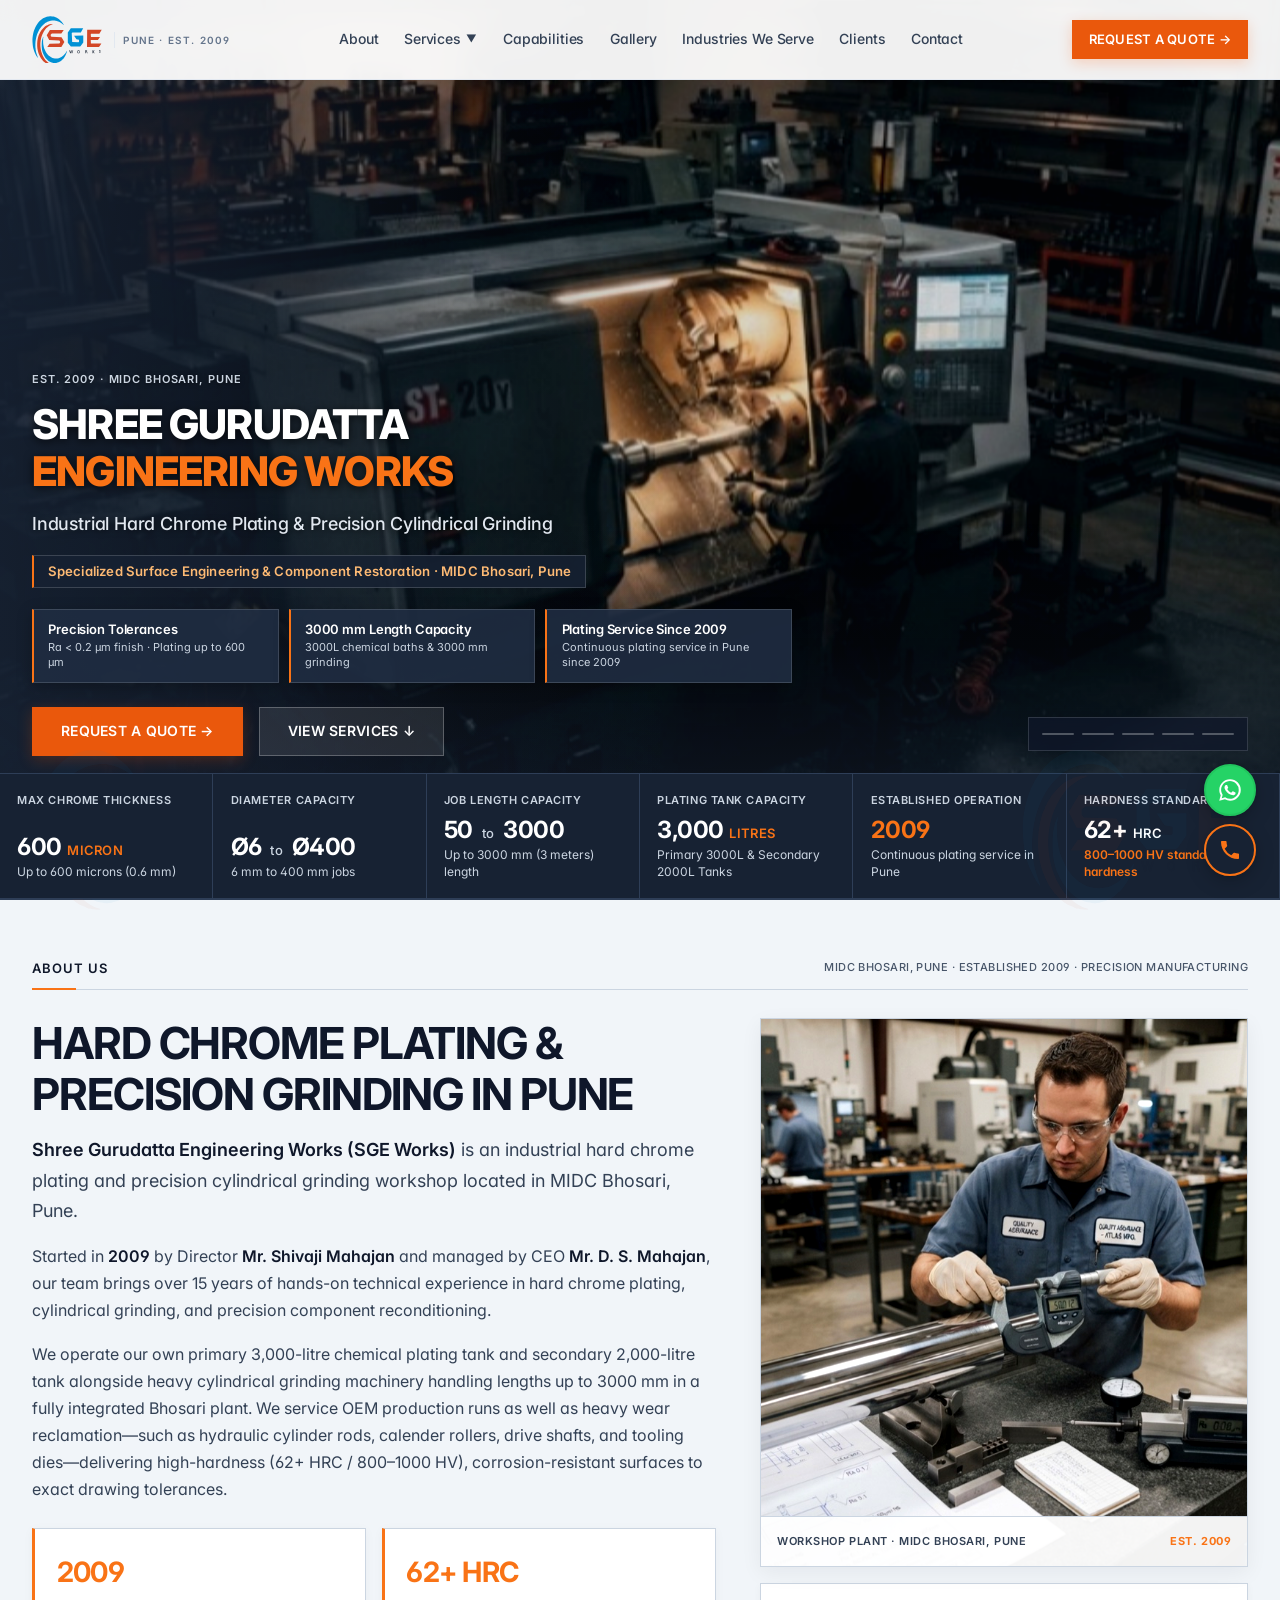
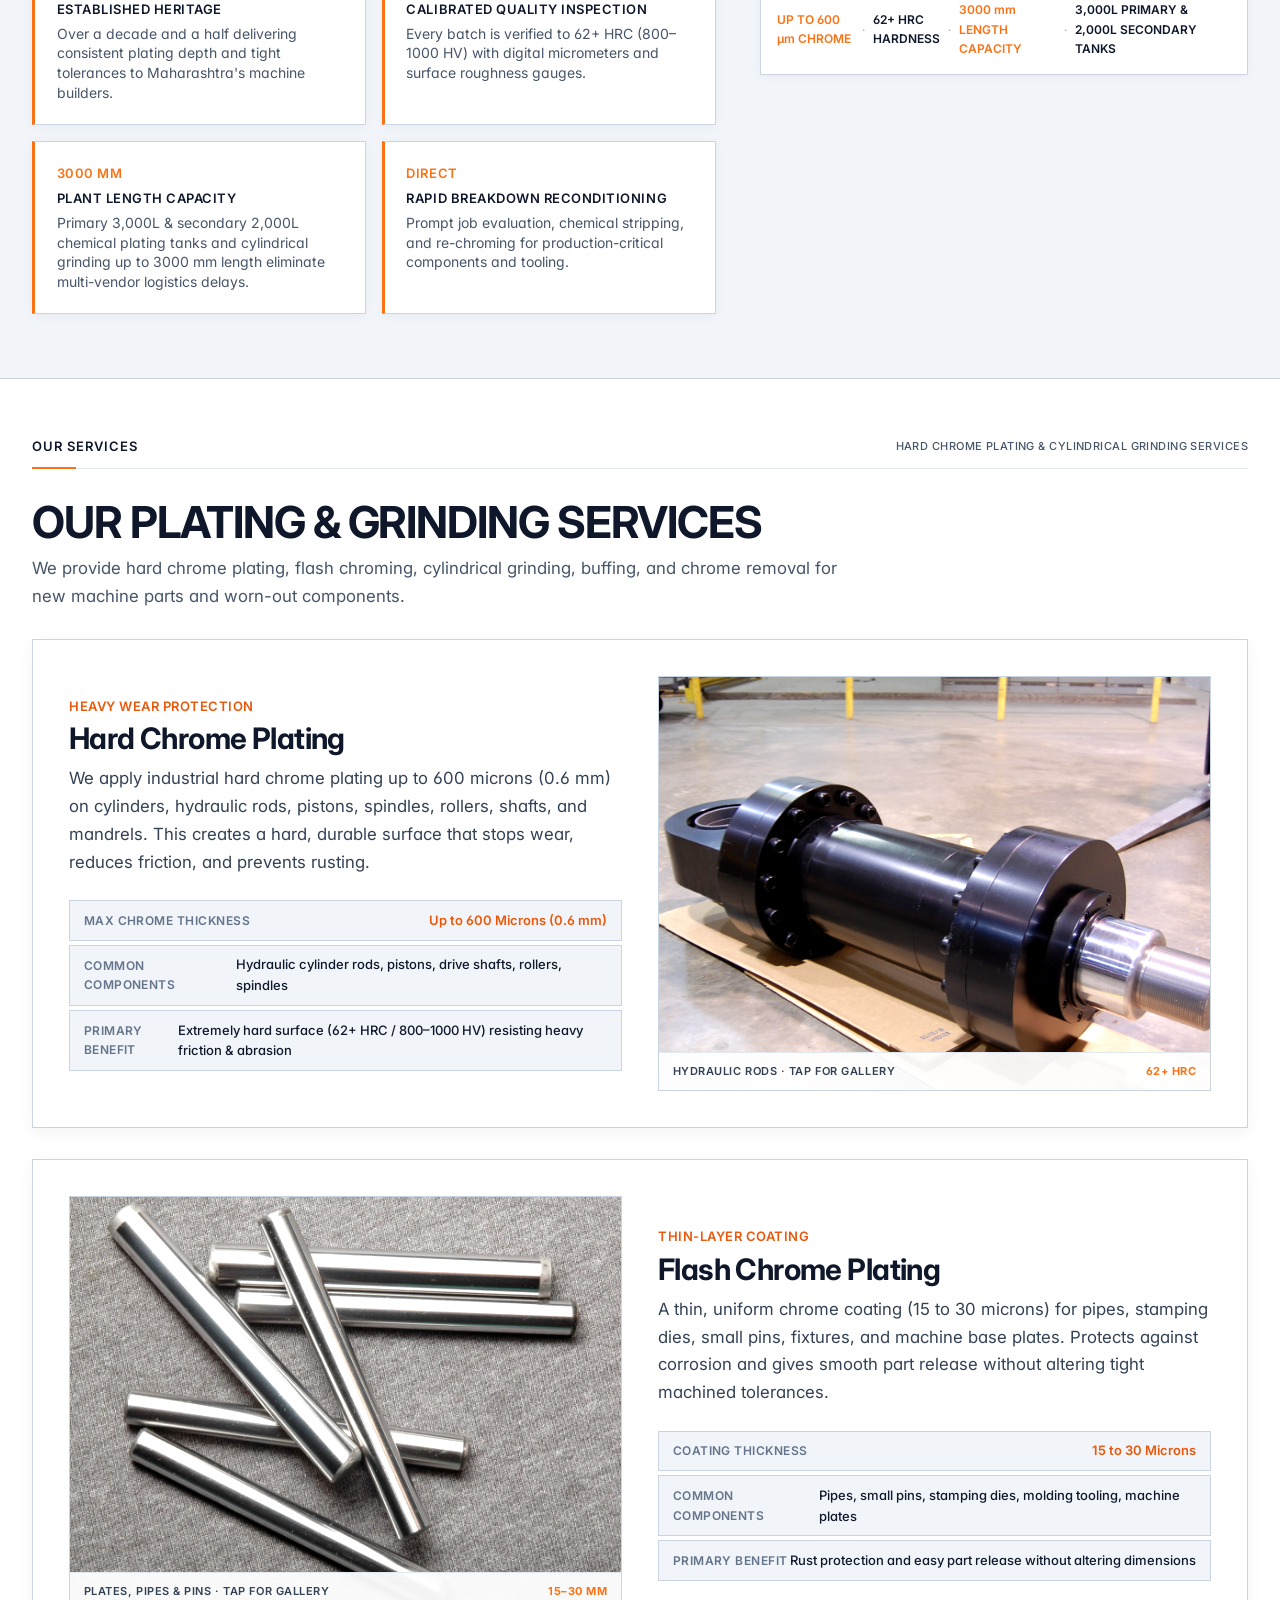
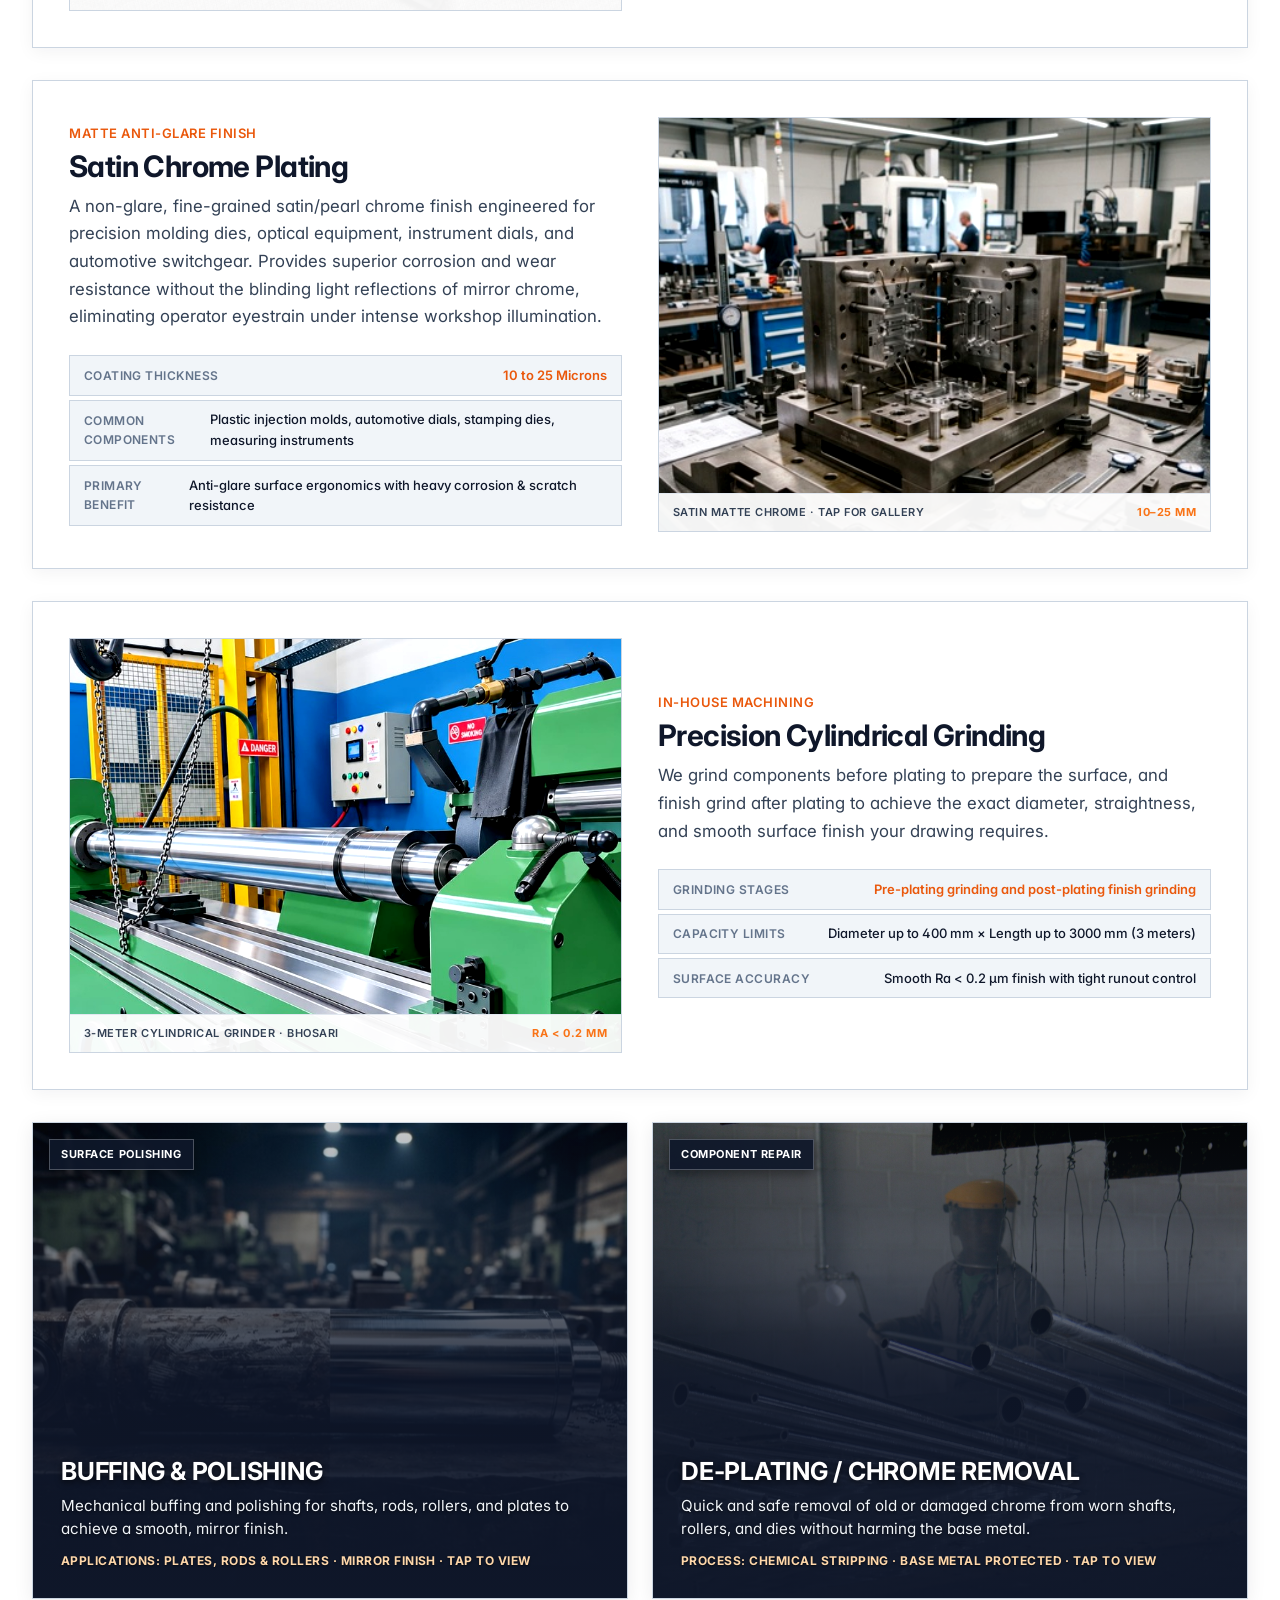
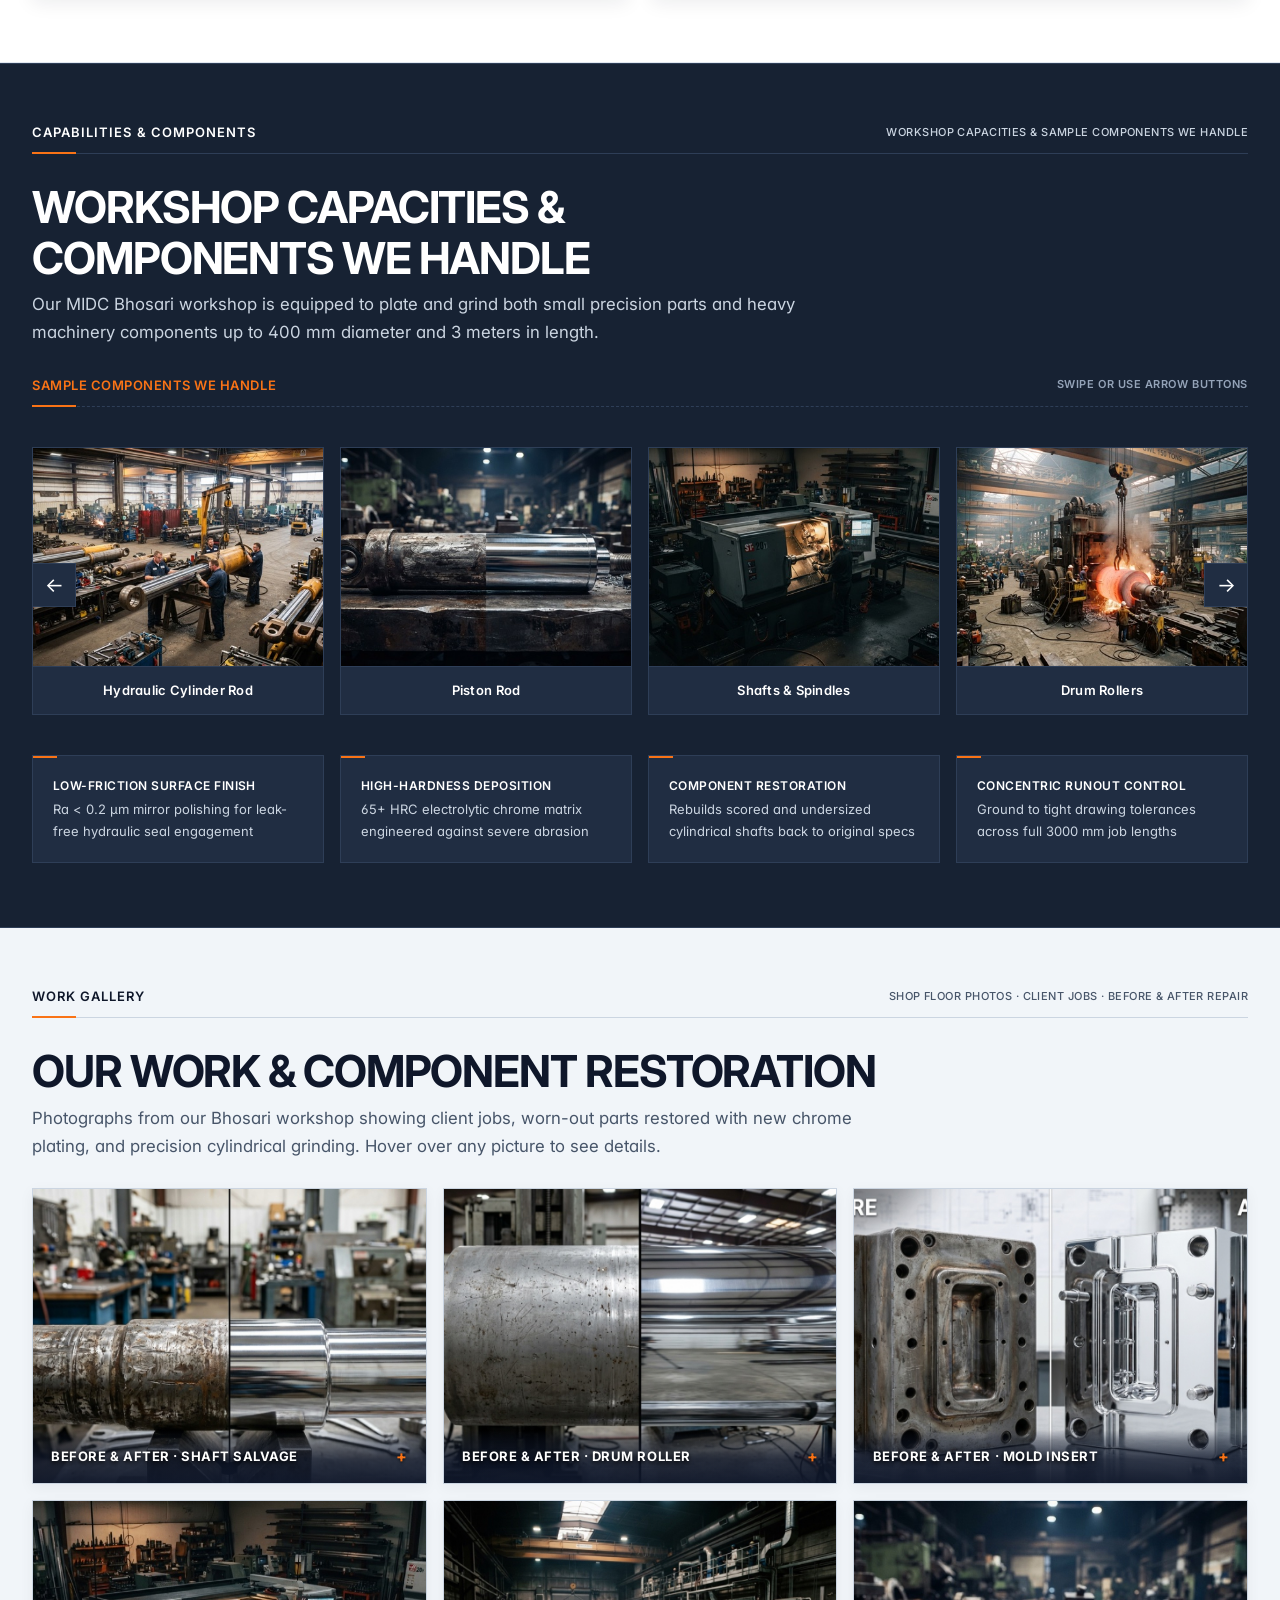
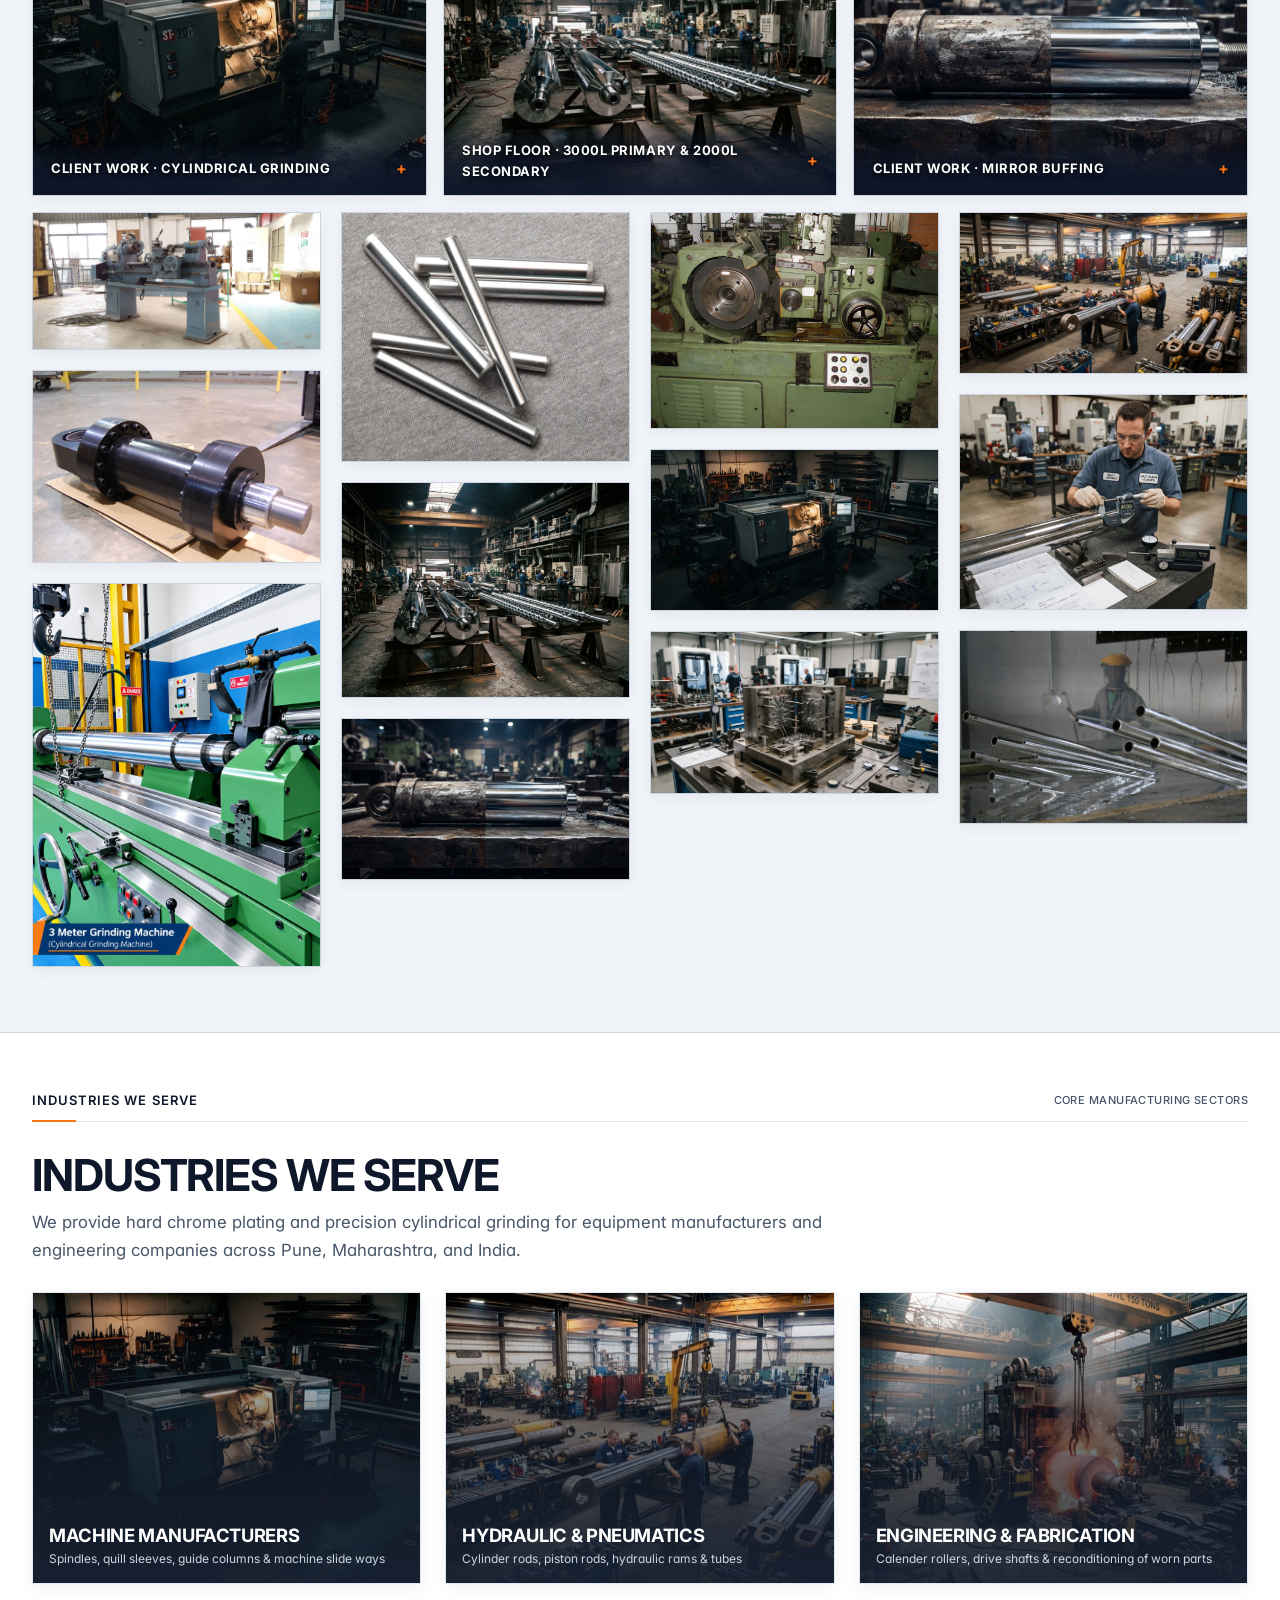
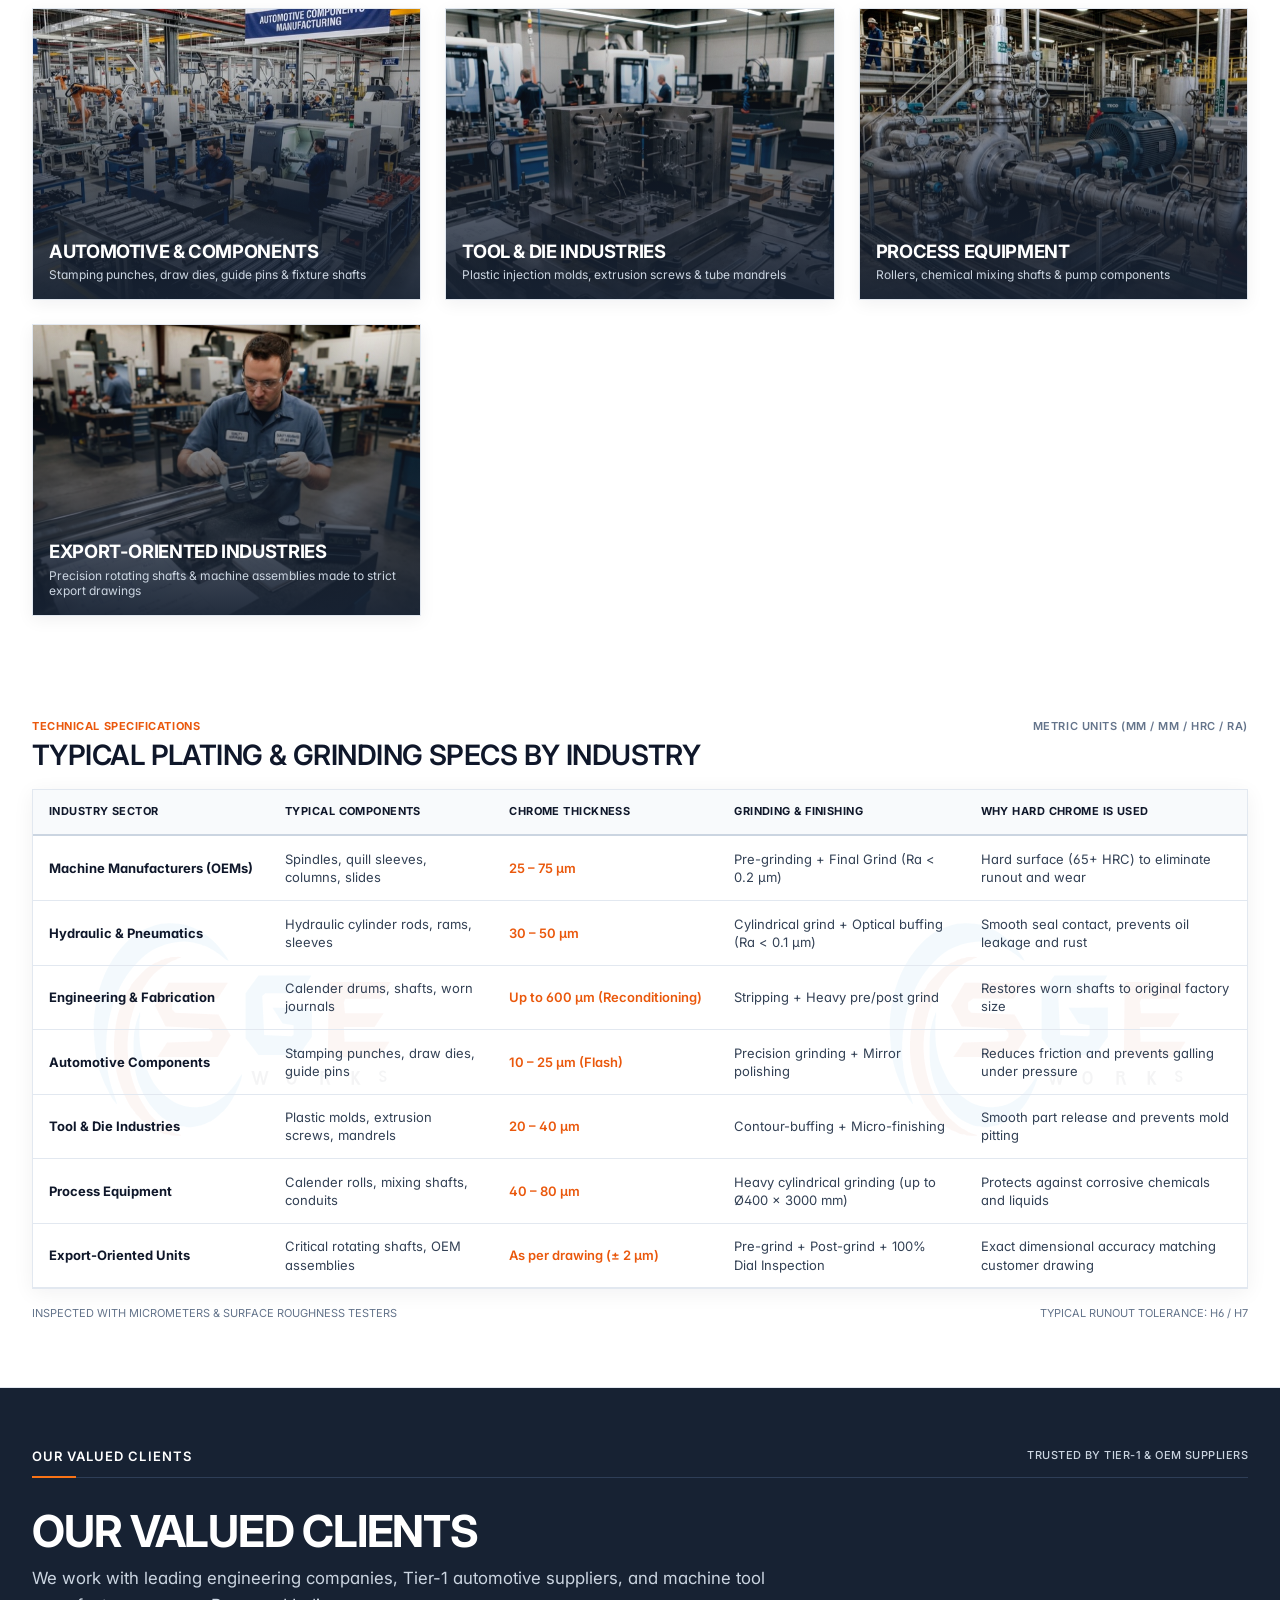
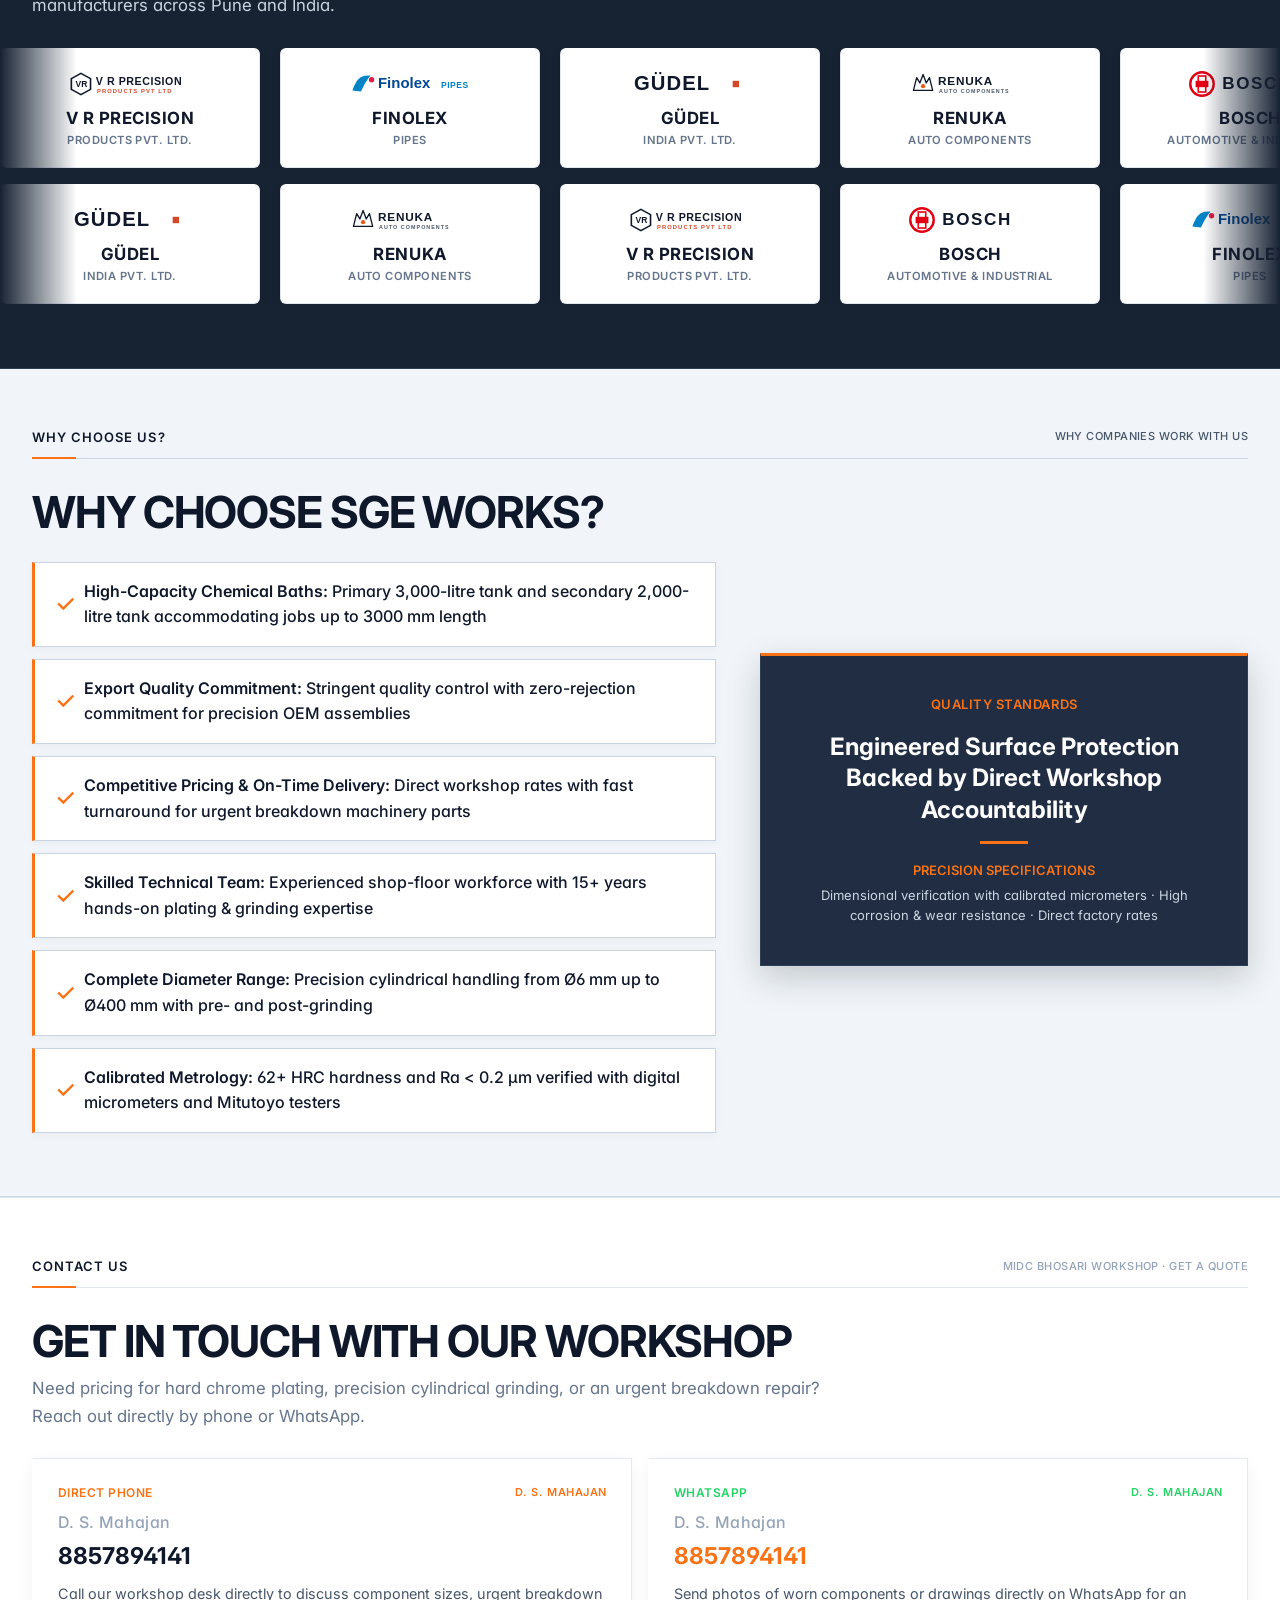
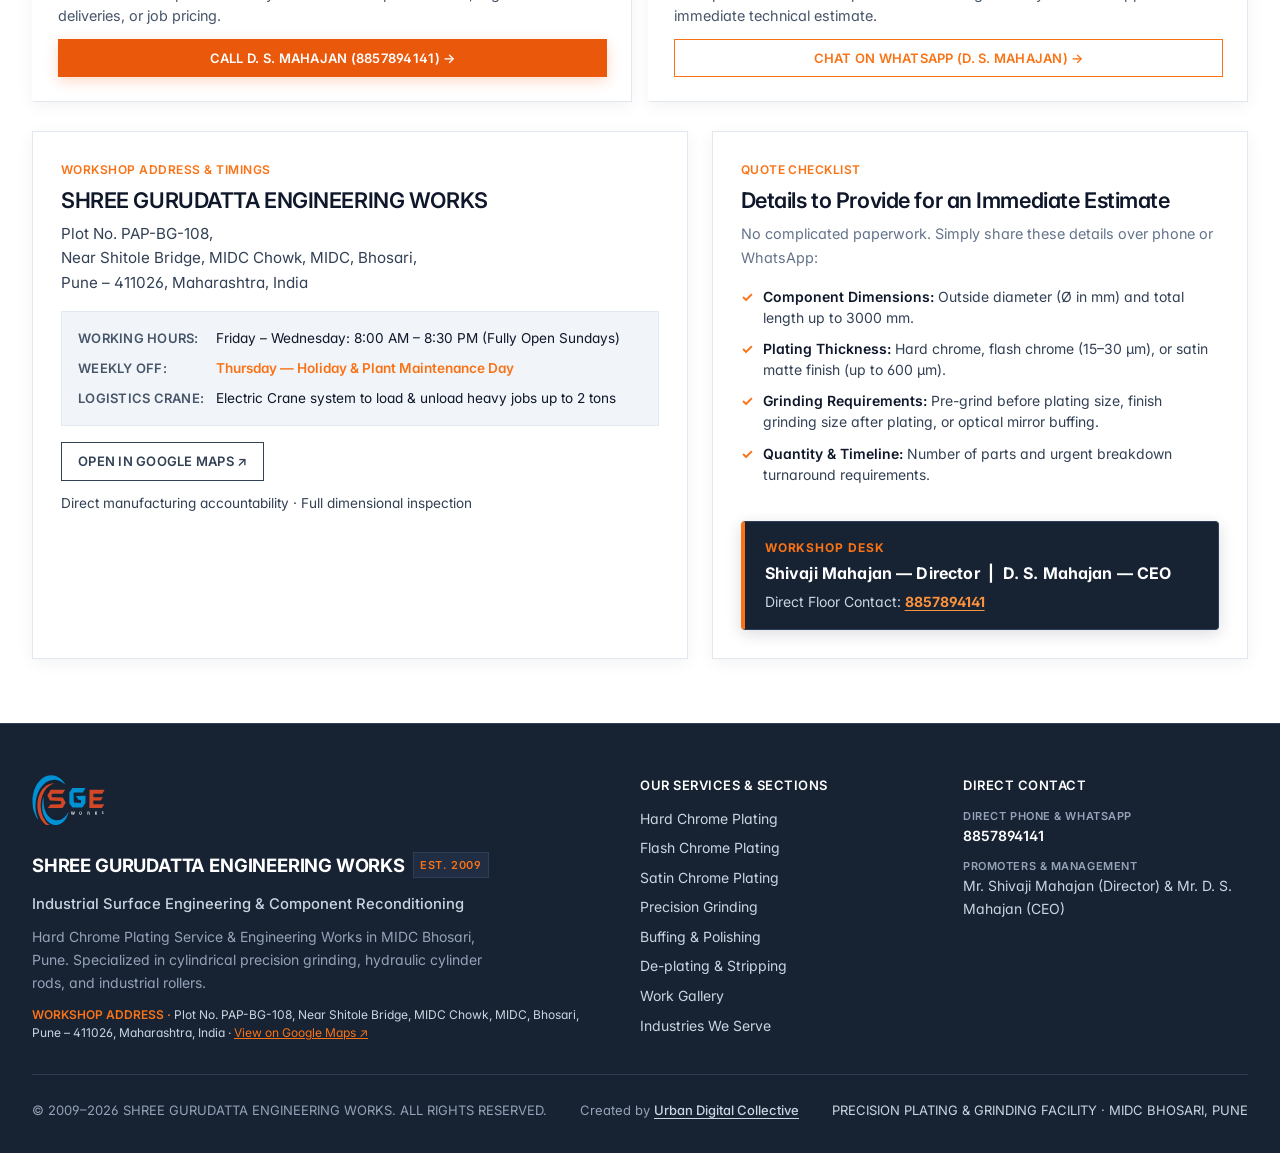
==== index.html @ 9521806a "feat: add authentic 3-meter cylindrical grinding machine photo to services and showcase gallery" ====
<!DOCTYPE html>
<html lang="en" class="scroll-smooth">
<head>
  <meta charset="utf-8">
  <meta name="viewport" content="width=device-width, initial-scale=1.0">
  <meta http-equiv="X-UA-Compatible" content="IE=edge">

  <!-- Primary SEO Metadata -->
  <title>Shree Gurudatta Engineering Works | Hard Chrome Plating &amp; Precision Grinding Bhosari Pune</title>
  <meta name="description" content="Shree Gurudatta Engineering Works (SGE Works) provides hard chrome plating, flash chroming &amp; precision cylindrical grinding in MIDC Bhosari, Pune. Est. 2009.">
  <meta name="keywords" content="Hard Chrome Plating Pune, Hard Chrome Plating Bhosari, Industrial Chrome Plating Maharashtra, Precision Cylindrical Grinding Bhosari, Flash Chrome Plating Pune, Hydraulic Cylinder Rod Plating, Piston Rod Plating, Chrome Stripping Bhosari, SGE Works Pune">
  <meta name="author" content="Shree Gurudatta Engineering Works">
  <meta name="robots" content="index, follow, max-image-preview:large, max-snippet:-1, max-video-preview:-1">
  <link rel="canonical" href="https://www.sgeworks.in/">

  <!-- Open Graph / Facebook -->
  <meta property="og:type" content="website">
  <meta property="og:url" content="https://www.sgeworks.in/">
  <meta property="og:site_name" content="Shree Gurudatta Engineering Works (SGE Works)">
  <meta property="og:title" content="Shree Gurudatta Engineering Works | Hard Chrome Plating &amp; Precision Grinding Bhosari Pune">
  <meta property="og:description" content="Industrial hard chrome plating, flash chrome plating, and precision cylindrical grinding in MIDC Bhosari, Pune. Established 2009. Plating up to 600 microns.">
  <meta property="og:image" content="https://www.sgeworks.in/assets/images/hero-cylindrical-chrome-machining.jpg">
  <meta property="og:image:width" content="1200">
  <meta property="og:image:height" content="630">
  <meta property="og:image:alt" content="Hard chrome plated industrial hydraulic cylinder rods at SGE Works Bhosari">
  <meta property="og:locale" content="en_IN">

  <!-- Twitter Card -->
  <meta name="twitter:card" content="summary_large_image">
  <meta name="twitter:title" content="Shree Gurudatta Engineering Works | Hard Chrome Plating &amp; Precision Grinding Bhosari Pune">
  <meta name="twitter:description" content="Hard chrome plating up to 600 microns, precision grinding up to 3000 mm length in MIDC Bhosari, Pune.">
  <meta name="twitter:image" content="https://www.sgeworks.in/assets/images/hero-cylindrical-chrome-machining.jpg">

  <!-- Theme & Favicon -->
  <meta name="theme-color" content="#0B1320">
  <link rel="icon" type="image/svg+xml" href="favicon.svg">
  <link rel="icon" type="image/png" sizes="32x32" href="favicon-32x32.png">
  <link rel="apple-touch-icon" sizes="180x180" href="apple-touch-icon.png">

  <!-- Preconnect & Google Fonts (Inter - Pure Studio Proportional System) -->
  <link rel="preconnect" href="https://fonts.googleapis.com">
  <link rel="preconnect" href="https://fonts.gstatic.com" crossorigin>
  <link href="https://fonts.googleapis.com/css2?family=Inter:ital,opsz,wght@0,14..32,300..800;1,14..32,300..800&display=swap" rel="stylesheet">

  <!-- Production Modular Stylesheets -->
  <link rel="stylesheet" href="assets/css/variables.css">
  <link rel="stylesheet" href="assets/css/base.css">
  <link rel="stylesheet" href="assets/css/components.css">
  <link rel="stylesheet" href="assets/css/sections.css">

  <!-- Structured Data JSON-LD for Local Industrial Business SEO -->
  <script type="application/ld+json">
  {
    "@context": "https://schema.org",
    "@graph": [
      {
        "@type": ["LocalBusiness", "ProfessionalService"],
        "@id": "https://www.sgeworks.in/#organization",
        "name": "Shree Gurudatta Engineering Works",
        "alternateName": ["SGE Works", "SGE Works Pune", "Shree Gurudatta Engineering Works Bhosari"],
        "description": "Industrial hard chrome plating, flash chrome plating, cylindrical precision grinding, buffing & polishing, and de-plating services for industrial components in MIDC Bhosari, Pune.",
        "url": "https://www.sgeworks.in/",
        "logo": "https://www.sgeworks.in/assets/icons/logo.svg",
        "image": "https://www.sgeworks.in/assets/images/hero-cylindrical-chrome-machining.jpg",
        "foundingDate": "2009",
        "telephone": "+918857894141",
        "priceRange": "$$",
        "currenciesAccepted": "INR",
        "paymentAccepted": "Cash, Bank Transfer, NEFT, RTGS, UPI",
        "sameAs": [
          "https://share.google/h1DAELcNBqEatvdKx"
        ],
        "hasMap": "https://share.google/h1DAELcNBqEatvdKx",
        "address": {
          "@type": "PostalAddress",
          "streetAddress": "Plot No. PAP-BG-108, Near Shitole Bridge, MIDC Chowk, Bhosari",
          "addressLocality": "Bhosari, Pune",
          "addressRegion": "Maharashtra",
          "postalCode": "411026",
          "addressCountry": "IN"
        },
        "geo": {
          "@type": "GeoCoordinates",
          "latitude": 18.6298,
          "longitude": 73.8431
        },
        "openingHoursSpecification": [
          {
            "@type": "OpeningHoursSpecification",
            "dayOfWeek": [
              "Friday",
              "Saturday",
              "Sunday",
              "Monday",
              "Tuesday",
              "Wednesday"
            ],
            "opens": "08:00",
            "closes": "20:30"
          }
        ],
        "areaServed": [
          {
            "@type": "City",
            "name": "Pune"
          },
          {
            "@type": "State",
            "name": "Maharashtra"
          },
          {
            "@type": "Country",
            "name": "India"
          }
        ],
        "founder": [
          {
            "@type": "Person",
            "name": "Mr. Shivaji Mahajan"
          }
        ],
        "employee": [
          {
            "@type": "Person",
            "name": "Mr. D. S. Mahajan",
            "jobTitle": "CEO & Technical Operations"
          }
        ],
        "hasOfferCatalog": {
          "@type": "OfferCatalog",
          "name": "Industrial Surface Engineering Services",
          "itemListElement": [
            {
              "@type": "Offer",
              "itemOffered": {
                "@type": "Service",
                "name": "Hard Chrome Plating",
                "description": "On all Cylinder, Pistons, Spindles, Drum Rollers, Shafts, Mandrels surface maximum 600 micron diameterly."
              }
            },
            {
              "@type": "Offer",
              "itemOffered": {
                "@type": "Service",
                "name": "Flash Chrome Plating",
                "description": "On Pipes, Dies, Fixtures and Machine base plates with 15 to 30 microns coating thickness."
              }
            },
            {
              "@type": "Offer",
              "itemOffered": {
                "@type": "Service",
                "name": "Satin Chrome Plating",
                "description": "Anti-glare matte pearl chrome finish for mold dies, tooling inserts, gauges, and precision switches."
              }
            },
            {
              "@type": "Offer",
              "itemOffered": {
                "@type": "Service",
                "name": "Precision Grinding Services",
                "description": "Grinding before and after hard chrome plating as per customer requirement."
              }
            },
            {
              "@type": "Offer",
              "itemOffered": {
                "@type": "Service",
                "name": "Buffing & Polishing",
                "description": "Buffing and Polishing to Plates and Rods for high optical surface finish."
              }
            },
            {
              "@type": "Offer",
              "itemOffered": {
                "@type": "Service",
                "name": "De-plating / Chrome Removal",
                "description": "Quick & safe chrome removal for maintenance jobs, dies and shafts without base metal damage."
              }
            }
          ]
        }
      },
      {
        "@type": "WebSite",
        "@id": "https://www.sgeworks.in/#website",
        "url": "https://www.sgeworks.in/",
        "name": "Shree Gurudatta Engineering Works",
        "publisher": {
          "@id": "https://www.sgeworks.in/#organization"
        },
        "inLanguage": "en-IN"
      }
    ]
  }
  </script>
</head>

<body>
  <!-- Keyboard Accessibility Skip Link -->
  <a href="#main-content" class="skip-link">Skip to main industrial content</a>

  <!-- ========================================================================
       1. FIXED STICKY TOP NAVIGATION
       ======================================================================== -->
  <header class="site-header" role="banner">
    <div class="nav-container">
      <!-- Brand Link -->
      <a href="#hero" class="brand-link" aria-label="SGE Works Home">
        <img src="assets/icons/logo.svg" alt="SGE Works Official Logo" class="brand-logo-img" width="180" height="48">
        <div class="brand-text-group">
          <span class="brand-subtitle">PUNE · EST. 2009</span>
        </div>
      </a>

      <!-- Desktop Navigation Menu -->
      <nav class="desktop-nav-wrapper" aria-label="Primary Navigation">
        <ul class="desktop-nav" role="menubar">
          <li class="nav-item" role="none">
            <a href="#about" class="nav-link" role="menuitem">About</a>
          </li>

          <!-- Services Dropdown (Keyboard & Touch Accessible) -->
          <li class="nav-item dropdown" role="none">
            <a href="#services" class="nav-link dropdown-trigger" aria-haspopup="true" aria-expanded="false" aria-controls="services-dropdown-menu" id="services-menu-btn" role="menuitem">
              Services <span class="dropdown-caret" aria-hidden="true">▼</span>
            </a>
            <ul class="dropdown-menu" id="services-dropdown-menu" aria-labelledby="services-menu-btn" role="menu">
              <li class="dropdown-item" role="none">
                <a href="#service-hard-chrome" class="dropdown-link" role="menuitem">
                  <span>Hard Chrome Plating</span>
                  <span class="dropdown-arrow" aria-hidden="true">→</span>
                </a>
              </li>
              <li class="dropdown-item" role="none">
                <a href="#service-flash-chrome" class="dropdown-link" role="menuitem">
                  <span>Flash Chrome Plating</span>
                  <span class="dropdown-arrow" aria-hidden="true">→</span>
                </a>
              </li>
              <li class="dropdown-item" role="none">
                <a href="#service-satin-chrome" class="dropdown-link" role="menuitem">
                  <span>Satin Chrome Plating</span>
                  <span class="dropdown-arrow" aria-hidden="true">→</span>
                </a>
              </li>
              <li class="dropdown-item" role="none">
                <a href="#service-precision-grinding" class="dropdown-link" role="menuitem">
                  <span>Precision Grinding</span>
                  <span class="dropdown-arrow" aria-hidden="true">→</span>
                </a>
              </li>
              <li class="dropdown-item" role="none">
                <a href="#service-buffing-polishing" class="dropdown-link" role="menuitem">
                  <span>Buffing &amp; Polishing</span>
                  <span class="dropdown-arrow" aria-hidden="true">→</span>
                </a>
              </li>
              <li class="dropdown-item" role="none">
                <a href="#service-deplating" class="dropdown-link" role="menuitem">
                  <span>De-plating / Chrome Removal</span>
                  <span class="dropdown-arrow" aria-hidden="true">→</span>
                </a>
              </li>
            </ul>
          </li>

          <li class="nav-item" role="none">
            <a href="#capabilities" class="nav-link" role="menuitem">Capabilities</a>
          </li>
          <li class="nav-item" role="none">
            <a href="#gallery" class="nav-link" role="menuitem">Gallery</a>
          </li>
          <li class="nav-item" role="none">
            <a href="#industries" class="nav-link" role="menuitem">Industries We Serve</a>
          </li>
          <li class="nav-item" role="none">
            <a href="#clients" class="nav-link" role="menuitem">Clients</a>
          </li>
          <li class="nav-item" role="none">
            <a href="#contact" class="nav-link" role="menuitem">Contact</a>
          </li>
        </ul>
      </nav>

      <!-- Nav CTA & Mobile Hamburger Trigger -->
      <div class="nav-actions">
        <a href="#contact" class="btn btn-primary btn-sm nav-cta-btn">Request a Quote →</a>
        
        <button class="mobile-nav-toggle" aria-label="Toggle navigation menu" aria-expanded="false" aria-controls="mobile-drawer-nav">
          <span class="hamburger-icon" aria-hidden="true">
            <span class="hamburger-line"></span>
            <span class="hamburger-line"></span>
            <span class="hamburger-line"></span>
          </span>
        </button>
      </div>
    </div>
  </header>

  <!-- Mobile Drawer Menu -->
  <div class="mobile-drawer" id="mobile-drawer-nav" aria-hidden="true">
    <div class="mobile-drawer-brand" style="display: flex; align-items: center; justify-content: space-between; padding-bottom: 1rem; margin-bottom: 1.25rem; border-bottom: 1px solid var(--color-hairline);">
      <img src="assets/icons/logo.svg" alt="SGE Works Logo" style="height: 42px; width: auto; display: block;">
      <span class="label-mono-sm" style="color: var(--color-chrome-muted); font-size: 0.65rem;">PUNE · EST. 2009</span>
    </div>
    <ul class="mobile-nav-list">
      <li><a href="#hero" class="mobile-nav-link">Home · SGE Works</a></li>
      <li><a href="#about" class="mobile-nav-link">About Us</a></li>
      
      <!-- Mobile Services Accordion -->
      <li class="mobile-services-accordion">
        <button class="mobile-services-trigger" aria-expanded="false">
          <span>Services</span>
          <span class="accordion-caret" aria-hidden="true">▼</span>
        </button>
        <ul class="mobile-services-list">
          <li><a href="#service-hard-chrome" class="mobile-sub-link">Hard Chrome Plating</a></li>
          <li><a href="#service-flash-chrome" class="mobile-sub-link">Flash Chrome Plating</a></li>
          <li><a href="#service-satin-chrome" class="mobile-sub-link">Satin Chrome Plating</a></li>
          <li><a href="#service-precision-grinding" class="mobile-sub-link">Precision Grinding</a></li>
          <li><a href="#service-buffing-polishing" class="mobile-sub-link">Buffing &amp; Polishing</a></li>
          <li><a href="#service-deplating" class="mobile-sub-link">De-plating / Stripping</a></li>
        </ul>
      </li>

      <li><a href="#capabilities" class="mobile-nav-link">Capabilities</a></li>
      <li><a href="#components" class="mobile-nav-link">Sample Components</a></li>
      <li><a href="#gallery" class="mobile-nav-link">Work Gallery</a></li>
      <li><a href="#industries" class="mobile-nav-link">Industries We Serve</a></li>
      <li><a href="#clients" class="mobile-nav-link">Valued Clients</a></li>
      <li><a href="#why-choose-us" class="mobile-nav-link">Why Choose Us</a></li>
      <li><a href="#contact" class="mobile-nav-link">Contact Us</a></li>
    </ul>

    <div class="mobile-drawer-contact">
      <a href="#contact" class="btn btn-primary" style="width: 100%;">REQUEST A QUOTE →</a>
      <div style="display: flex; gap: 0.5rem;">
        <a href="tel:8857894141" class="btn btn-secondary" style="flex: 1; font-size: 0.75rem;">Call: 8857894141</a>
        <a href="https://wa.me/918857894141" target="_blank" rel="noopener" class="btn btn-secondary" style="flex: 1; font-size: 0.75rem;">WhatsApp</a>
      </div>
    </div>
  </div>

  <!-- ========================================================================
       MAIN PAGE CONTENT
       ======================================================================== -->
  <main id="main-content">

    <!-- ======================================================================
         2. HERO SECTION
         ====================================================================== -->
    <section class="hero-section" id="hero" aria-labelledby="hero-heading">
      <div class="hero-bg-layer hero-slider" aria-hidden="true">
        <div class="hero-images-track">
          <div class="hero-slide is-active">
            <img src="assets/images/hero-cylindrical-chrome-machining.jpg" 
                 alt="Hard chrome plated industrial hydraulic cylinder rods and precision machining facility" 
                 class="hero-slide-img" 
                 width="1400" 
                 height="781" 
                 fetchpriority="high"
                 loading="eager">
          </div>
          <div class="hero-slide">
            <img src="assets/images/hard-chrome-plating-tanks-bhosari.jpg" 
                 alt="Industrial hard chrome plating immersion tank facility in Bhosari" 
                 class="hero-slide-img" 
                 width="1400" 
                 height="781" 
                 loading="lazy">
          </div>
          <div class="hero-slide">
            <img src="assets/images/precision-cylindrical-grinding-shafts.jpg" 
                 alt="Precision cylindrical grinding for industrial shafts and rollers" 
                 class="hero-slide-img" 
                 width="1400" 
                 height="781" 
                 loading="lazy">
          </div>
          <div class="hero-slide">
            <img src="assets/images/facility-inspection-quality-technician.jpg" 
                 alt="Quality control technician verifying micrometer precision tolerances" 
                 class="hero-slide-img" 
                 width="1400" 
                 height="781" 
                 loading="lazy">
          </div>
          <div class="hero-slide">
            <img src="assets/images/gallery/client-hydraulic-ram-grinding.jpg" 
                 alt="Heavy-duty hydraulic ram precision grinding workshop" 
                 class="hero-slide-img" 
                 width="1400" 
                 height="781" 
                 loading="lazy">
          </div>
        </div>
      </div>
      <div class="hero-vignette-bottom" aria-hidden="true"></div>
      <div class="hero-vignette-left" aria-hidden="true"></div>

      <div class="hero-container">
        <div class="hero-main-row">
          <div class="hero-content reveal-on-scroll">
            <div class="hero-eyebrow">
              <span class="label-mono-sm" style="color: #cbd5e1;">EST. 2009 · MIDC BHOSARI, PUNE</span>
            </div>

            <h1 id="hero-heading" class="hero-title">
              SHREE GURUDATTA <br>
              <span class="text-accent">ENGINEERING WORKS</span>
            </h1>

            <p class="hero-subhead">
              Industrial Hard Chrome Plating &amp; Precision Cylindrical Grinding
            </p>

            <div class="hero-tagline-box">
              <p class="hero-tagline-text">Specialized Surface Engineering &amp; Component Restoration · MIDC Bhosari, Pune</p>
            </div>

            <!-- 3 Technical Capability Highlights -->
            <div class="hero-badges-grid">
              <div class="hero-badge-card">
                <div>
                  <div class="hero-badge-title">Precision Tolerances</div>
                  <div class="hero-badge-sub">Ra &lt; 0.2 μm finish · Plating up to 600 μm</div>
                </div>
              </div>

              <div class="hero-badge-card">
                <div>
                  <div class="hero-badge-title">3000 mm Length Capacity</div>
                  <div class="hero-badge-sub">3000L chemical baths &amp; 3000 mm grinding</div>
                </div>
              </div>

              <div class="hero-badge-card">
                <div>
                  <div class="hero-badge-title">Plating Service Since 2009</div>
                  <div class="hero-badge-sub">Continuous plating service in Pune since 2009</div>
                </div>
              </div>
            </div>

            <!-- Hero CTAs -->
            <div class="hero-cta-group">
              <a href="#contact" class="btn btn-primary">REQUEST A QUOTE →</a>
              <a href="#services" class="btn btn-subtle">VIEW SERVICES ↓</a>
            </div>
          </div>

          <!-- Repositioned Slide Progress Indicator -->
          <div class="hero-slider-nav" aria-label="Hero slider navigation">
            <div class="hero-slider-bars">
              <button type="button" class="hero-slider-bar is-active" aria-label="Slide 1">
                <span class="hero-slider-track">
                  <span class="hero-slider-progress"></span>
                </span>
              </button>
              <button type="button" class="hero-slider-bar" aria-label="Slide 2">
                <span class="hero-slider-track">
                  <span class="hero-slider-progress"></span>
                </span>
              </button>
              <button type="button" class="hero-slider-bar" aria-label="Slide 3">
                <span class="hero-slider-track">
                  <span class="hero-slider-progress"></span>
                </span>
              </button>
              <button type="button" class="hero-slider-bar" aria-label="Slide 4">
                <span class="hero-slider-track">
                  <span class="hero-slider-progress"></span>
                </span>
              </button>
              <button type="button" class="hero-slider-bar" aria-label="Slide 5">
                <span class="hero-slider-track">
                  <span class="hero-slider-progress"></span>
                </span>
              </button>
            </div>
          </div>
        </div>
      </div>

      <!-- Integrated Technical Specifications Strip (Above the Fold) -->
      <div class="spec-strip-grid" id="specs" aria-label="Core Technical Capabilities Strip">
        <div class="spec-cell">
          <span class="spec-label">MAX CHROME THICKNESS</span>
          <div>
            <div class="spec-value">600<span class="spec-value-unit">MICRON</span></div>
            <span class="spec-sub">Up to 600 microns (0.6 mm)</span>
          </div>
        </div>

        <div class="spec-cell">
          <span class="spec-label">DIAMETER CAPACITY</span>
          <div>
            <div class="spec-value">Ø6<span class="spec-range-to">to</span>Ø400</div>
            <span class="spec-sub">6 mm to 400 mm jobs</span>
          </div>
        </div>

        <div class="spec-cell">
          <span class="spec-label">JOB LENGTH CAPACITY</span>
          <div>
            <div class="spec-value">50<span class="spec-range-to">to</span>3000</div>
            <span class="spec-sub">Up to 3000 mm (3 meters) length</span>
          </div>
        </div>

        <div class="spec-cell">
          <span class="spec-label">PLATING TANK CAPACITY</span>
          <div>
            <div class="spec-value">3,000<span class="spec-value-unit">LITRES</span></div>
            <span class="spec-sub">Primary 3000L &amp; Secondary 2000L Tanks</span>
          </div>
        </div>

        <div class="spec-cell">
          <span class="spec-label">ESTABLISHED OPERATION</span>
          <div>
            <div class="spec-value" style="color: var(--color-furnace-orange);">2009</div>
            <span class="spec-sub">Continuous plating service in Pune</span>
          </div>
        </div>

        <div class="spec-cell">
          <span class="spec-label">HARDNESS STANDARD</span>
          <div>
            <div class="spec-value">62+<span class="spec-value-unit" style="color: #ffffff;">HRC</span></div>
            <span class="spec-sub" style="color: var(--color-furnace-orange); font-weight: 600;">800–1000 HV standard hardness</span>
          </div>
        </div>
      </div>
    </section>

    <!-- ======================================================================
         4. ABOUT US SECTION (#about)
         ====================================================================== -->
    <section class="about-section section-padding" id="about" aria-labelledby="about-heading">
      <div class="container">
        <!-- Section Header Row -->
        <div class="section-header-row">
          <div class="section-index">
            <span class="section-index-title">ABOUT US</span>
          </div>
          <span class="section-meta-tag">MIDC BHOSARI, PUNE · ESTABLISHED 2009 · PRECISION MANUFACTURING</span>
        </div>

        <div class="about-grid">
          <!-- Text Column -->
          <div class="about-text-col reveal-on-scroll">
            <h2 id="about-heading" style="margin-bottom: var(--space-md); text-transform: uppercase;">
              Hard Chrome Plating &amp; Precision Grinding in Pune
            </h2>

            <div class="about-narrative">
              <p class="about-text-lead">
                <strong>Shree Gurudatta Engineering Works (SGE Works)</strong> is an industrial hard chrome plating and precision cylindrical grinding workshop located in MIDC Bhosari, Pune.
              </p>
              <p>
                Started in <strong>2009</strong> by Director <strong>Mr. Shivaji Mahajan</strong> and managed by CEO <strong>Mr. D. S. Mahajan</strong>, our team brings over 15 years of hands-on technical experience in hard chrome plating, cylindrical grinding, and precision component reconditioning.
              </p>
              <p>
                We operate our own primary 3,000-litre chemical plating tank and secondary 2,000-litre tank alongside heavy cylindrical grinding machinery handling lengths up to 3000 mm in a fully integrated Bhosari plant. We service OEM production runs as well as heavy wear reclamation—such as hydraulic cylinder rods, calender rollers, drive shafts, and tooling dies—delivering high-hardness (62+ HRC / 800–1000 HV), corrosion-resistant surfaces to exact drawing tolerances.
              </p>
            </div>

            <!-- 4 Verified Attribute Cards -->
            <div class="about-attributes-grid">
              <div class="about-attr-card">
                <div class="about-attr-header">
                  <span class="about-attr-val">2009</span>
                </div>
                <div class="about-attr-title">ESTABLISHED HERITAGE</div>
                <p class="about-attr-desc">Over a decade and a half delivering consistent plating depth and tight tolerances to Maharashtra's machine builders.</p>
              </div>

              <div class="about-attr-card">
                <div class="about-attr-header">
                  <span class="about-attr-val">62+ HRC</span>
                </div>
                <div class="about-attr-title">CALIBRATED QUALITY INSPECTION</div>
                <p class="about-attr-desc">Every batch is verified to 62+ HRC (800–1000 HV) with digital micrometers and surface roughness gauges.</p>
              </div>

              <div class="about-attr-card">
                <div class="about-attr-header">
                  <span class="label-mono" style="color: var(--color-furnace-orange);">3000 mm</span>
                </div>
                <div class="about-attr-title">PLANT LENGTH CAPACITY</div>
                <p class="about-attr-desc">Primary 3,000L &amp; secondary 2,000L chemical plating tanks and cylindrical grinding up to 3000 mm length eliminate multi-vendor logistics delays.</p>
              </div>

              <div class="about-attr-card">
                <div class="about-attr-header">
                  <span class="label-mono" style="color: var(--color-furnace-orange);">DIRECT</span>
                </div>
                <div class="about-attr-title">RAPID BREAKDOWN RECONDITIONING</div>
                <p class="about-attr-desc">Prompt job evaluation, chemical stripping, and re-chroming for production-critical components and tooling.</p>
              </div>
            </div>
          </div>

          <!-- Visual Column -->
          <div class="about-visual-col reveal-on-scroll">
            <figure class="about-image-frame">
              <img src="assets/images/facility-inspection-quality-technician.jpg" 
                   alt="SGE Works Pune Workshop Precision Inspection with Digital Micrometer" 
                   width="1000" 
                   height="747" 
                   loading="lazy">
              <figcaption class="about-img-tag">
                <span class="label-mono-sm" style="color: var(--color-chrome-silver);">WORKSHOP PLANT · MIDC BHOSARI, PUNE</span>
                <span class="label-mono-sm" style="color: var(--color-furnace-orange); font-weight: 700;">EST. 2009</span>
              </figcaption>
            </figure>

            <div class="about-bottom-ticker" aria-label="Key Plant Capabilities">
              <span style="color: var(--color-furnace-orange); font-weight: 600;">UP TO 600 μm CHROME</span>
              <span style="color: #94a3b8;" aria-hidden="true">·</span>
              <span style="color: #0f172a; font-weight: 600;">62+ HRC HARDNESS</span>
              <span style="color: #94a3b8;" aria-hidden="true">·</span>
              <span style="color: var(--color-furnace-orange); font-weight: 600;">3000 mm LENGTH CAPACITY</span>
              <span style="color: #94a3b8;" aria-hidden="true">·</span>
              <span style="color: #0f172a; font-weight: 600;">3,000L PRIMARY &amp; 2,000L SECONDARY TANKS</span>
            </div>
          </div>
        </div>
      </div>
    </section>

    <!-- ======================================================================
         5. OUR SERVICES SECTION (#services)
         ====================================================================== -->
    <section class="services-section section-padding" id="services" aria-labelledby="services-heading">
      <div class="container">
        <!-- Section Header Row -->
        <div class="section-header-row">
          <div class="section-index">
            <span class="section-index-title">OUR SERVICES</span>
          </div>
          <span class="section-meta-tag" style="color: var(--color-editorial-muted);">HARD CHROME PLATING &amp; CYLINDRICAL GRINDING SERVICES</span>
        </div>

        <div class="section-desc-wrap">
          <h2 id="services-heading" style="color: #0f172a; margin-bottom: var(--space-sm); text-transform: uppercase;">
            Our Plating &amp; Grinding Services
          </h2>
          <p style="font-size: 1.05rem; color: #475569;">
            We provide hard chrome plating, flash chroming, cylindrical grinding, buffing, and chrome removal for new machine parts and worn-out components.
          </p>
        </div>

        <div class="services-list">
          
          <!-- 1. Hard Chrome Plating -->
          <article class="service-editorial-card reveal-on-scroll" id="service-hard-chrome">
            <div class="service-text-pane">
              <div class="service-label-row">
                <span class="label-mono" style="color: var(--color-furnace-orange-deep);">HEAVY WEAR PROTECTION</span>
              </div>
              <h3 class="service-title">Hard Chrome Plating</h3>
              <p class="service-description">
                We apply industrial hard chrome plating up to 600 microns (0.6 mm) on cylinders, hydraulic rods, pistons, spindles, rollers, shafts, and mandrels. This creates a hard, durable surface that stops wear, reduces friction, and prevents rusting.
              </p>

              <div class="service-specs-table">
                <div class="service-spec-row">
                  <span class="spec-key">MAX CHROME THICKNESS</span>
                  <span class="spec-val accent">Up to 600 Microns (0.6 mm)</span>
                </div>
                <div class="service-spec-row">
                  <span class="spec-key">COMMON COMPONENTS</span>
                  <span class="spec-val">Hydraulic cylinder rods, pistons, drive shafts, rollers, spindles</span>
                </div>
                <div class="service-spec-row">
                  <span class="spec-key">PRIMARY BENEFIT</span>
                  <span class="spec-val">Extremely hard surface (62+ HRC / 800–1000 HV) resisting heavy friction &amp; abrasion</span>
                </div>
              </div>
            </div>

            <div class="service-media-pane service-gallery-shortcut" data-gallery-target="gallery-shaft" role="button" tabindex="0" title="Tap to view related component in Work Gallery">
              <img src="assets/images/hard-chrome-hydraulic-rods.jpg" 
                   alt="Industrial Hard Chrome Plated Hydraulic Cylinder Rods in Bhosari Pune Workshop" 
                   width="900" 
                   height="675" 
                   loading="lazy">
              <div class="service-media-caption">
                <span class="label-mono-sm" style="color: var(--color-chrome-silver);">HYDRAULIC RODS · TAP FOR GALLERY</span>
                <span class="label-mono-sm" style="color: var(--color-furnace-orange); font-weight: 700;">62+ HRC</span>
              </div>
            </div>
          </article>

          <!-- 2. Flash Chrome Plating -->
          <article class="service-editorial-card reverse-layout reveal-on-scroll" id="service-flash-chrome">
            <div class="service-text-pane">
              <div class="service-label-row">
                <span class="label-mono" style="color: var(--color-furnace-orange-deep);">THIN-LAYER COATING</span>
              </div>
              <h3 class="service-title">Flash Chrome Plating</h3>
              <p class="service-description">
                A thin, uniform chrome coating (15 to 30 microns) for pipes, stamping dies, small pins, fixtures, and machine base plates. Protects against corrosion and gives smooth part release without altering tight machined tolerances.
              </p>

              <div class="service-specs-table">
                <div class="service-spec-row">
                  <span class="spec-key">COATING THICKNESS</span>
                  <span class="spec-val accent">15 to 30 Microns</span>
                </div>
                <div class="service-spec-row">
                  <span class="spec-key">COMMON COMPONENTS</span>
                  <span class="spec-val">Pipes, small pins, stamping dies, molding tooling, machine plates</span>
                </div>
                <div class="service-spec-row">
                  <span class="spec-key">PRIMARY BENEFIT</span>
                  <span class="spec-val">Rust protection and easy part release without altering dimensions</span>
                </div>
              </div>
            </div>

            <div class="service-media-pane service-gallery-shortcut" data-gallery-target="gallery-mold-die" role="button" tabindex="0" title="Tap to view related component in Work Gallery">
              <img src="assets/images/flash-chrome-components.jpg" 
                   alt="Flash Chrome Plated Plates, Pipes, Small Pins and Molding Tooling Dies" 
                   width="900" 
                   height="675" 
                   loading="lazy">
              <div class="service-media-caption">
                <span class="label-mono-sm" style="color: var(--color-chrome-silver);">PLATES, PIPES &amp; PINS · TAP FOR GALLERY</span>
                <span class="label-mono-sm" style="color: var(--color-furnace-orange); font-weight: 700;">15–30 μm</span>
              </div>
            </div>
          </article>

          <!-- 3. Satin Chrome Plating (NEW SERVICE #3) -->
          <article class="service-editorial-card reveal-on-scroll" id="service-satin-chrome">
            <div class="service-text-pane">
              <div class="service-label-row">
                <span class="label-mono" style="color: var(--color-furnace-orange-deep);">MATTE ANTI-GLARE FINISH</span>
              </div>
              <h3 class="service-title">Satin Chrome Plating</h3>
              <p class="service-description">
                A non-glare, fine-grained satin/pearl chrome finish engineered for precision molding dies, optical equipment, instrument dials, and automotive switchgear. Provides superior corrosion and wear resistance without the blinding light reflections of mirror chrome, eliminating operator eyestrain under intense workshop illumination.
              </p>

              <div class="service-specs-table">
                <div class="service-spec-row">
                  <span class="spec-key">COATING THICKNESS</span>
                  <span class="spec-val accent">10 to 25 Microns</span>
                </div>
                <div class="service-spec-row">
                  <span class="spec-key">COMMON COMPONENTS</span>
                  <span class="spec-val">Plastic injection molds, automotive dials, stamping dies, measuring instruments</span>
                </div>
                <div class="service-spec-row">
                  <span class="spec-key">PRIMARY BENEFIT</span>
                  <span class="spec-val">Anti-glare surface ergonomics with heavy corrosion &amp; scratch resistance</span>
                </div>
              </div>
            </div>

            <div class="service-media-pane service-gallery-shortcut" data-gallery-target="gallery-mold-die" role="button" tabindex="0" title="Tap to view related component in Work Gallery">
              <img src="assets/images/satin-chrome-plating-mold-dies.jpg" 
                   alt="Satin Chrome Plating Anti-Glare Matte Pearl Finish on Tooling Components and Injection Mold Dies" 
                   width="900" 
                   height="675" 
                   loading="lazy">
              <div class="service-media-caption">
                <span class="label-mono-sm" style="color: var(--color-chrome-silver);">SATIN MATTE CHROME · TAP FOR GALLERY</span>
                <span class="label-mono-sm" style="color: var(--color-furnace-orange); font-weight: 700;">10–25 μm</span>
              </div>
            </div>
          </article>

          <!-- 4. Precision Grinding Services -->
          <article class="service-editorial-card reverse-layout reveal-on-scroll" id="service-precision-grinding">
            <div class="service-text-pane">
              <div class="service-label-row">
                <span class="label-mono" style="color: var(--color-furnace-orange-deep);">IN-HOUSE MACHINING</span>
              </div>
              <h3 class="service-title">Precision Cylindrical Grinding</h3>
              <p class="service-description">
                We grind components before plating to prepare the surface, and finish grind after plating to achieve the exact diameter, straightness, and smooth surface finish your drawing requires.
              </p>

              <div class="service-specs-table">
                <div class="service-spec-row">
                  <span class="spec-key">GRINDING STAGES</span>
                  <span class="spec-val accent">Pre-plating grinding and post-plating finish grinding</span>
                </div>
                <div class="service-spec-row">
                  <span class="spec-key">CAPACITY LIMITS</span>
                  <span class="spec-val">Diameter up to 400 mm × Length up to 3000 mm (3 meters)</span>
                </div>
                <div class="service-spec-row">
                  <span class="spec-key">SURFACE ACCURACY</span>
                  <span class="spec-val">Smooth Ra &lt; 0.2 μm finish with tight runout control</span>
                </div>
              </div>
            </div>

            <div class="service-media-pane service-gallery-shortcut" data-gallery-target="gallery-grinding" role="button" tabindex="0" title="Tap to view related component in Work Gallery">
              <img src="assets/images/three-meter-cylindrical-grinding-machine.jpg" 
                   alt="3 Meter Precision Cylindrical Grinding Machine with long steel shaft at SGE Works Bhosari" 
                   width="768" 
                   height="1024" 
                   style="object-position: center 30%;"
                   loading="lazy">
              <div class="service-media-caption">
                <span class="label-mono-sm" style="color: var(--color-chrome-silver);">3-METER CYLINDRICAL GRINDER · BHOSARI</span>
                <span class="label-mono-sm" style="color: var(--color-furnace-orange); font-weight: 700;">Ra &lt; 0.2 μm</span>
              </div>
            </div>
          </article>

          <!-- Split Grid Layout for Services 05 & 06 -->
          <div class="services-split-grid reveal-on-scroll">
            <!-- 5. Buffing & Polishing -->
            <article class="service-split-card service-gallery-shortcut" id="service-buffing-polishing" data-gallery-target="gallery-mandrel" role="button" tabindex="0" title="Tap to view related component in Work Gallery">
              <img src="assets/images/buffing-polishing-mirror-dies.jpg" 
                   alt="Optical Mirror Finish Buffing and Polishing on Injection Molding Die and Steel Rollers" 
                   width="900" 
                   height="675" 
                   loading="lazy">
              <div class="service-split-overlay"></div>
              <span class="service-split-badge">SURFACE POLISHING</span>
              <div class="service-split-content">
                <h3 class="service-split-title">Buffing &amp; Polishing</h3>
                <p class="service-split-desc">Mechanical buffing and polishing for shafts, rods, rollers, and plates to achieve a smooth, mirror finish.</p>
                <div class="service-split-meta">
                  APPLICATIONS: Plates, Rods &amp; Rollers · Mirror Finish · Tap to View
                </div>
              </div>
            </article>

            <!-- 6. De-plating / Chrome Removal -->
            <article class="service-split-card service-gallery-shortcut" id="service-deplating" data-gallery-target="gallery-tank" role="button" tabindex="0" title="Tap to view related component in Work Gallery">
              <img src="assets/images/deplating-acid-stripping-tank.jpg" 
                   alt="Industrial Chemical Acid De-Plating and Chrome Stripping Tank with Crane Hoist" 
                   width="900" 
                   height="675" 
                   loading="lazy">
              <div class="service-split-overlay"></div>
              <span class="service-split-badge">COMPONENT REPAIR</span>
              <div class="service-split-content">
                <h3 class="service-split-title">De-Plating / Chrome Removal</h3>
                <p class="service-split-desc">Quick and safe removal of old or damaged chrome from worn shafts, rollers, and dies without harming the base metal.</p>
                <div class="service-split-meta">
                  PROCESS: Chemical Stripping · Base Metal Protected · Tap to View
                </div>
              </div>
            </article>
          </div>

        </div>
      </div>
    </section>

    <!-- ======================================================================
         6. CAPABILITIES & SAMPLE COMPONENTS SECTION (#capabilities & #components)
         ====================================================================== -->
    <section class="capabilities-section section-padding" id="capabilities" aria-labelledby="capabilities-heading">
      <div class="container">
        <!-- Section Header Row -->
        <div class="section-header-row">
          <div class="section-index">
            <span class="section-index-title">CAPABILITIES &amp; COMPONENTS</span>
          </div>
          <span class="section-meta-tag">WORKSHOP CAPACITIES &amp; SAMPLE COMPONENTS WE HANDLE</span>
        </div>

        <div class="section-desc-wrap">
          <h2 id="capabilities-heading" style="margin-bottom: var(--space-sm); text-transform: uppercase;">
            Workshop Capacities &amp; Components We Handle
          </h2>
          <p style="font-size: 1.05rem; color: var(--theme-steel-grey-muted);">
            Our MIDC Bhosari workshop is equipped to plate and grind both small precision parts and heavy machinery components up to 400 mm diameter and 3 meters in length.
          </p>
        </div>

        <!-- 8 Sample Components Slider (Touch-friendly & Crawlable HTML) -->
        <div id="components" style="scroll-margin-top: calc(var(--scroll-offset) + 20px);">
          <div class="section-header-row" style="margin-bottom: var(--space-md); border-bottom-style: dashed;">
            <span class="label-mono" style="color: var(--color-furnace-orange);">SAMPLE COMPONENTS WE HANDLE</span>
            <span class="label-mono-sm" style="color: var(--color-outline);">SWIPE OR USE ARROW BUTTONS</span>
          </div>

          <div class="component-slider-wrapper reveal-on-scroll">
            <div class="component-slider-track" tabindex="0" role="region" aria-label="Component Catalog Carousel">
              
              <!-- 01 Hydraulic Cylinder Rod -->
              <div class="component-slide-item">
                <div class="component-img-box">
                  <img src="assets/images/components/hydraulic-cylinder-rod.jpg" 
                       alt="Hydraulic Cylinder Rod - Hard Chrome Plated" 
                       width="600" 
                       height="450" 
                       loading="lazy">
                </div>
                <div class="component-caption">Hydraulic Cylinder Rod</div>
              </div>

              <!-- 02 Piston Rod -->
              <div class="component-slide-item">
                <div class="component-img-box">
                  <img src="assets/images/components/piston-rod.jpg" 
                       alt="Piston Rod - Precision Hard Chrome Coated" 
                       width="600" 
                       height="450" 
                       loading="lazy">
                </div>
                <div class="component-caption">Piston Rod</div>
              </div>

              <!-- 03 Shafts & Spindles -->
              <div class="component-slide-item">
                <div class="component-img-box">
                  <img src="assets/images/components/shafts-and-spindles.jpg" 
                       alt="Shafts and Spindles for Machine Tools and Drives" 
                       width="600" 
                       height="450" 
                       loading="lazy">
                </div>
                <div class="component-caption">Shafts &amp; Spindles</div>
              </div>

              <!-- 04 Drum Rollers -->
              <div class="component-slide-item">
                <div class="component-img-box">
                  <img src="assets/images/components/drum-rollers.jpg" 
                       alt="Drum Rollers for Printing and Process Industries" 
                       width="600" 
                       height="450" 
                       loading="lazy">
                </div>
                <div class="component-caption">Drum Rollers</div>
              </div>

              <!-- 05 Pipes & Tubes -->
              <div class="component-slide-item">
                <div class="component-img-box">
                  <img src="assets/images/components/pipes-and-tubes.jpg" 
                       alt="Pipes and Tubes with Internal and External Chrome Coating" 
                       width="600" 
                       height="450" 
                       loading="lazy">
                </div>
                <div class="component-caption">Pipes &amp; Tubes</div>
              </div>

              <!-- 06 Mandrels -->
              <div class="component-slide-item">
                <div class="component-img-box">
                  <img src="assets/images/components/mandrels.jpg" 
                       alt="Mandrels for Tube Drawing and Forming" 
                       width="600" 
                       height="450" 
                       loading="lazy">
                </div>
                <div class="component-caption">Mandrels</div>
              </div>

              <!-- 07 Dies & Fixtures -->
              <div class="component-slide-item">
                <div class="component-img-box">
                  <img src="assets/images/components/dies-and-fixtures.jpg" 
                       alt="Dies and Fixtures Flash Chrome Plated for Stamping" 
                       width="600" 
                       height="450" 
                       loading="lazy">
                </div>
                <div class="component-caption">Dies &amp; Fixtures</div>
              </div>

              <!-- 08 Machine Plates -->
              <div class="component-slide-item">
                <div class="component-img-box">
                  <img src="assets/images/components/machine-plates.jpg" 
                       alt="Machine Base Plates and Wear Surfaces" 
                       width="600" 
                       height="450" 
                       loading="lazy">
                </div>
                <div class="component-caption">Machine Plates</div>
              </div>

            </div>

            <!-- Slider Controls -->
            <div class="slider-controls">
              <button class="slider-btn slider-prev" aria-label="Previous component slide">←</button>
              <button class="slider-btn slider-next" aria-label="Next component slide">→</button>
            </div>
          </div>
        </div>

        <!-- 4 Engineering Quality Benchmarks -->
        <div class="performance-pillars-grid reveal-on-scroll">
          <div class="pillar-card">
            <div class="pillar-label">LOW-FRICTION SURFACE FINISH</div>
            <p style="font-size: 0.8125rem; color: var(--theme-steel-grey-muted); margin-bottom: 0;">Ra &lt; 0.2 μm mirror polishing for leak-free hydraulic seal engagement</p>
          </div>

          <div class="pillar-card">
            <div class="pillar-label">HIGH-HARDNESS DEPOSITION</div>
            <p style="font-size: 0.8125rem; color: var(--theme-steel-grey-muted); margin-bottom: 0;">65+ HRC electrolytic chrome matrix engineered against severe abrasion</p>
          </div>

          <div class="pillar-card">
            <div class="pillar-label">COMPONENT RESTORATION</div>
            <p style="font-size: 0.8125rem; color: var(--theme-steel-grey-muted); margin-bottom: 0;">Rebuilds scored and undersized cylindrical shafts back to original specs</p>
          </div>

          <div class="pillar-card">
            <div class="pillar-label">CONCENTRIC RUNOUT CONTROL</div>
            <p style="font-size: 0.8125rem; color: var(--theme-steel-grey-muted); margin-bottom: 0;">Ground to tight drawing tolerances across full 3000 mm job lengths</p>
          </div>
        </div>

      </div>
    </section>

    <!-- ======================================================================
         7. WORK GALLERY · CLIENT JOBS & RESTORATION (#gallery)
         ====================================================================== -->
    <section class="gallery-section section-padding" id="gallery" aria-labelledby="gallery-heading">
      <div class="container">
        <!-- Section Header Row -->
        <div class="section-header-row">
          <div class="section-index">
            <span class="section-index-title">WORK GALLERY</span>
          </div>
          <span class="section-meta-tag">SHOP FLOOR PHOTOS · CLIENT JOBS · BEFORE &amp; AFTER REPAIR</span>
        </div>

        <div class="section-desc-wrap" style="max-width: 860px;">
          <h2 id="gallery-heading" style="margin-bottom: var(--space-sm); text-transform: uppercase;">
            Our Work &amp; Component Restoration
          </h2>
          <p style="font-size: 1.05rem; color: var(--theme-cool-white-muted);">
            Photographs from our Bhosari workshop showing client jobs, worn-out parts restored with new chrome plating, and precision cylindrical grinding. Hover over any picture to see details.
          </p>
        </div>

        <!-- Pure Picture Grid of Image Tiles with Hover Text Reveal -->
        <div class="gallery-grid reveal-on-scroll">
          
          <!-- Tile 01: Shaft Salvage Before/After -->
          <div class="gallery-tile" id="gallery-shaft" tabindex="0" role="region" aria-label="Hydraulic Transmission Shaft Re-Chroming">
            <img src="assets/images/gallery/shaft-salvage-before-after.jpg" 
                 alt="Shaft Salvage Re-Chroming - Before: Worn Pitted Steel vs After: Flawless Hard Chrome Ground Finish" 
                 class="gallery-tile-img"
                 width="1200" 
                 height="675" 
                 loading="lazy">
            <div class="gallery-tile-cue" aria-hidden="true">
              <span class="gallery-tile-cue-title">Before &amp; After · Shaft Salvage</span>
              <span class="gallery-tile-cue-icon">+</span>
            </div>
            <div class="gallery-tile-overlay">
              <div class="gallery-tile-content">
                <span class="gallery-tile-badge">BEFORE &amp; AFTER · SHAFT REPAIR</span>
                <h3 class="gallery-tile-title">Hydraulic Drive Shaft</h3>
                <p class="gallery-tile-desc">
                  Worn and pitted shaft stripped of old chrome, built back up with 600 microns of hard chrome, and ground back to original factory size.
                </p>
                <div class="gallery-tile-tags">
                  <span class="gallery-tile-tag">Hard Chrome</span>
                  <span class="gallery-tile-tag">Reconditioning</span>
                  <span class="gallery-tile-tag">Cylindrical Grind</span>
                </div>
              </div>
            </div>
          </div>

          <!-- Tile 02: Roller Before/After -->
          <div class="gallery-tile" id="gallery-roller" tabindex="0" role="region" aria-label="Printing and Calender Drum Roller">
            <img src="assets/images/gallery/calender-drum-roller-before-after.jpg" 
                 alt="Calender Drum Roller - Before: Scored and Abraded vs After: Mirror Chrome Polish" 
                 class="gallery-tile-img"
                 width="1200" 
                 height="675" 
                 loading="lazy">
            <div class="gallery-tile-cue" aria-hidden="true">
              <span class="gallery-tile-cue-title">Before &amp; After · Drum Roller</span>
              <span class="gallery-tile-cue-icon">+</span>
            </div>
            <div class="gallery-tile-overlay">
              <div class="gallery-tile-content">
                <span class="gallery-tile-badge">BEFORE &amp; AFTER · ROLLER REPAIR</span>
                <h3 class="gallery-tile-title">Printing &amp; Calender Roller</h3>
                <p class="gallery-tile-desc">
                  Scored roller resurfaced with uniform hard chrome and buffed to a smooth mirror finish (Ra &lt; 0.1 μm).
                </p>
                <div class="gallery-tile-tags">
                  <span class="gallery-tile-tag">Buffing &amp; Polishing</span>
                  <span class="gallery-tile-tag">Ra &lt; 0.1 μm</span>
                  <span class="gallery-tile-tag">Drum Rollers</span>
                </div>
              </div>
            </div>
          </div>

          <!-- Tile 03: Mold Die Before/After -->
          <div class="gallery-tile" id="gallery-mold-die" tabindex="0" role="region" aria-label="Tool and Die Mold Insert Flash Plating">
            <img src="assets/images/gallery/injection-mold-die-before-after.jpg" 
                 alt="Tool and Die Mold Cavity - Before: Oxidized Insert vs After: 15 Micron Flash Chrome" 
                 class="gallery-tile-img"
                 width="1200" 
                 height="675" 
                 loading="lazy">
            <div class="gallery-tile-cue" aria-hidden="true">
              <span class="gallery-tile-cue-title">Before &amp; After · Mold Insert</span>
              <span class="gallery-tile-cue-icon">+</span>
            </div>
            <div class="gallery-tile-overlay">
              <div class="gallery-tile-content">
                <span class="gallery-tile-badge">BEFORE &amp; AFTER · FLASH CHROME</span>
                <h3 class="gallery-tile-title">Tool &amp; Die Mold Insert</h3>
                <p class="gallery-tile-desc">
                  Injection mold core plated with 15 to 30 microns of flash chrome to prevent rusting and ensure smooth plastic part release.
                </p>
                <div class="gallery-tile-tags">
                  <span class="gallery-tile-tag">Flash Chrome</span>
                  <span class="gallery-tile-tag">Tool &amp; Die</span>
                  <span class="gallery-tile-tag">Rust Protection</span>
                </div>
              </div>
            </div>
          </div>

          <!-- Tile 04: Cylindrical Grinding on Shafts -->
          <div class="gallery-tile" id="gallery-grinding" tabindex="0" role="region" aria-label="Cylindrical Grinding on Industrial Shafts">
            <img src="assets/images/gallery/client-hydraulic-ram-grinding.jpg" 
                 alt="Precision Cylindrical Grinding Workshop on Hydraulic Cylinder Shafts" 
                 class="gallery-tile-img"
                 width="1000" 
                 height="558" 
                 loading="lazy">
            <div class="gallery-tile-cue" aria-hidden="true">
              <span class="gallery-tile-cue-title">Client Work · Cylindrical Grinding</span>
              <span class="gallery-tile-cue-icon">+</span>
            </div>
            <div class="gallery-tile-overlay">
              <div class="gallery-tile-content">
                <span class="gallery-tile-badge">CLIENT WORK · MACHINING</span>
                <h3 class="gallery-tile-title">Cylindrical Grinding on Shafts</h3>
                <p class="gallery-tile-desc">
                  Pre-grinding and post-chrome finish grinding on hydraulic shafts up to Ø400 mm diameter and 3000 mm length.
                </p>
                <div class="gallery-tile-tags">
                  <span class="gallery-tile-tag">Precision Grinding</span>
                  <span class="gallery-tile-tag">Pre &amp; Post Grind</span>
                  <span class="gallery-tile-tag">Ø400 Capacity</span>
                </div>
              </div>
            </div>
          </div>

          <!-- Tile 05: Hard Chrome Tank Submersion -->
          <div class="gallery-tile" id="gallery-tank" tabindex="0" role="region" aria-label="Heavy Plating Tank Component Submersion">
            <img src="assets/images/gallery/client-hard-chrome-tank-batch.jpg" 
                 alt="3,000 Litres Industrial Hard Chrome Plating Tank in Operation at Bhosari Plant" 
                 class="gallery-tile-img"
                 width="1000" 
                 height="747" 
                 loading="lazy">
            <div class="gallery-tile-cue" aria-hidden="true">
              <span class="gallery-tile-cue-title">Shop Floor · 3000L Primary &amp; 2000L Secondary</span>
              <span class="gallery-tile-cue-icon">+</span>
            </div>
            <div class="gallery-tile-overlay">
              <div class="gallery-tile-content">
                <span class="gallery-tile-badge">SHOP FLOOR · DUAL CHEMICAL TANKS</span>
                <h3 class="gallery-tile-title">Primary 3,000L &amp; Secondary 2,000L Tanks</h3>
                <p class="gallery-tile-desc">
                  Active primary 3,000-litre bath and secondary 2,000-litre chemical plating tank in operation at our Bhosari plant, providing uniform chrome coating across the entire 3000 mm length of the job.
                </p>
                <div class="gallery-tile-tags">
                  <span class="gallery-tile-tag">Hard Chrome</span>
                  <span class="gallery-tile-tag">Primary 3000L</span>
                  <span class="gallery-tile-tag">Secondary 2000L</span>
                </div>
              </div>
            </div>
          </div>

          <!-- Tile 06: Optical Buffing Mandrels -->
          <div class="gallery-tile" id="gallery-mandrel" tabindex="0" role="region" aria-label="Optical Mirror Buffing on Tube Mandrels">
            <img src="assets/images/gallery/client-mirror-polished-mandrels.jpg" 
                 alt="Optical Mirror Buffing and Surface Refinement on Industrial Tube Mandrels" 
                 class="gallery-tile-img"
                 width="1000" 
                 height="558" 
                 loading="lazy">
            <div class="gallery-tile-cue" aria-hidden="true">
              <span class="gallery-tile-cue-title">Client Work · Mirror Buffing</span>
              <span class="gallery-tile-cue-icon">+</span>
            </div>
            <div class="gallery-tile-overlay">
              <div class="gallery-tile-content">
                <span class="gallery-tile-badge">CLIENT WORK · POLISHING</span>
                <h3 class="gallery-tile-title">Mirror Polishing on Mandrels</h3>
                <p class="gallery-tile-desc">
                  Multi-stage mechanical polishing on tube drawing mandrels to eliminate surface scratches and prevent metal sticking.
                </p>
                <div class="gallery-tile-tags">
                  <span class="gallery-tile-tag">Buffing &amp; Polishing</span>
                  <span class="gallery-tile-tag">Mandrels</span>
                  <span class="gallery-tile-tag">Mirror Finish</span>
                </div>
              </div>
            </div>
          </div>

        </div>

        <!-- Second Grid: Pure Client Work Showcase (Pinterest-Style Masonry Grid, No Captions/No Division) -->
        <div class="client-masonry-grid reveal-on-scroll" aria-label="Client Work Showcase Image Grid">
          <div class="masonry-item" tabindex="0" role="img" aria-label="Industrial lathe machining steel cylinder shaft">
            <img src="assets/images/showcase/client-lathe-turning-shaft.jpg" alt="Industrial lathe machining steel cylinder shaft" class="masonry-img" width="1200" height="568" loading="lazy">
          </div>
          <div class="masonry-item" tabindex="0" role="img" aria-label="Hard chrome plated hydraulic cylinder rods in workshop">
            <img src="assets/images/hard-chrome-hydraulic-rods.jpg" alt="Hard chrome plated hydraulic cylinder rods in workshop" class="masonry-img" width="900" height="675" loading="lazy">
          </div>
          <div class="masonry-item" tabindex="0" role="img" aria-label="Authentic 3-meter cylindrical grinding machine in Bhosari workshop">
            <img src="assets/images/three-meter-cylindrical-grinding-machine.jpg" alt="Authentic 3-meter cylindrical grinding machine with mounted long shaft" class="masonry-img" width="768" height="1024" loading="lazy">
          </div>
          <div class="masonry-item" tabindex="0" role="img" aria-label="Flash chrome plated tooling plates, pipes, and locator pins">
            <img src="assets/images/flash-chrome-components.jpg" alt="Flash chrome plated tooling plates, pipes, and locator pins" class="masonry-img" width="1200" height="900" loading="lazy">
          </div>
          <div class="masonry-item" tabindex="0" role="img" aria-label="Hard chrome immersion plating facility with heavy calender rollers">
            <img src="assets/images/hard-chrome-plating-tanks-bhosari.jpg" alt="Hard chrome immersion plating facility with heavy calender rollers" class="masonry-img" width="1000" height="750" loading="lazy">
          </div>
          <div class="masonry-item" tabindex="0" role="img" aria-label="Optical mirror buffed dies and calender rollers">
            <img src="assets/images/buffing-polishing-mirror-dies.jpg" alt="Optical mirror buffed dies and calender rollers" class="masonry-img" width="900" height="675" loading="lazy">
          </div>
          <div class="masonry-item" tabindex="0" role="img" aria-label="Centerless cylindrical grinder on machine shop floor">
            <img src="assets/images/showcase/centerless-grinder-shop.jpg" alt="Centerless cylindrical grinder on machine shop floor" class="masonry-img" width="800" height="600" loading="lazy">
          </div>
          <div class="masonry-item" tabindex="0" role="img" aria-label="Precision cylindrical grinding on industrial shafts">
            <img src="assets/images/precision-cylindrical-grinding-shafts.jpg" alt="Precision cylindrical grinding on industrial shafts" class="masonry-img" width="1000" height="750" loading="lazy">
          </div>
          <div class="masonry-item" tabindex="0" role="img" aria-label="Precision tooling injection mold dies with micrometer inspection gauges">
            <img src="assets/images/components/dies-and-fixtures.jpg" alt="Precision tooling injection mold dies with micrometer inspection gauges" class="masonry-img" width="1000" height="562" loading="lazy">
          </div>
          <div class="masonry-item" tabindex="0" role="img" aria-label="Precision cylindrical chrome machining facility">
            <img src="assets/images/hero-cylindrical-chrome-machining.jpg" alt="Precision cylindrical chrome machining facility" class="masonry-img" width="1400" height="781" loading="lazy">
          </div>
          <div class="masonry-item" tabindex="0" role="img" aria-label="Quality control technician verifying micrometer precision">
            <img src="assets/images/facility-inspection-quality-technician.jpg" alt="Quality control technician verifying micrometer precision" class="masonry-img" width="1000" height="747" loading="lazy">
          </div>
          <div class="masonry-item" tabindex="0" role="img" aria-label="Chemical acid de-plating stripping bath with crane hoist">
            <img src="assets/images/deplating-acid-stripping-tank.jpg" alt="Chemical acid de-plating stripping bath with crane hoist" class="masonry-img" width="900" height="675" loading="lazy">
          </div>
        </div>
      </div>
    </section>

    <!-- ======================================================================
         5. INDUSTRIES WE SERVE & ENGINEERING MATRIX (#industries)
         ====================================================================== -->
    <section class="industries-section section-padding" id="industries" aria-labelledby="industries-heading">
      <div class="container">
        <!-- Section Header Row -->
        <div class="section-header-row">
          <div class="section-index">
            <span class="section-index-title">INDUSTRIES WE SERVE</span>
          </div>
          <span class="section-meta-tag" style="color: var(--color-editorial-muted);">CORE MANUFACTURING SECTORS</span>
        </div>

        <div class="section-desc-wrap">
          <h2 id="industries-heading" style="color: #0f172a; margin-bottom: var(--space-sm); text-transform: uppercase;">
            Industries We Serve
          </h2>
          <p style="font-size: 1.05rem; color: #475569;">
            We provide hard chrome plating and precision cylindrical grinding for equipment manufacturers and engineering companies across Pune, Maharashtra, and India.
          </p>
        </div>

        <!-- Core Sectors Grid -->
        <div class="industries-grid reveal-on-scroll">
          
          <!-- Machine Manufacturers -->
          <article class="industry-card">
            <img src="assets/images/industries/machine-manufacturers.jpg" 
                 alt="Machine Manufacturers - Machine Tools, Precision Lathes, and Spindles" 
                 width="800" 
                 height="446" 
                 loading="lazy">
            <div class="industry-overlay"></div>
            <div class="industry-card-body">
              <h3 class="industry-card-title">Machine Manufacturers</h3>
              <p class="industry-card-sub">Spindles, quill sleeves, guide columns &amp; machine slide ways</p>
            </div>
          </article>

          <!-- Hydraulic & Pneumatic Cylinders -->
          <article class="industry-card">
            <img src="assets/images/industries/hydraulic-pneumatics.jpg" 
                 alt="Hydraulic and Pneumatic Cylinder Manufacturers - Cylinder Rods" 
                 width="800" 
                 height="446" 
                 loading="lazy">
            <div class="industry-overlay"></div>
            <div class="industry-card-body">
              <h3 class="industry-card-title">Hydraulic &amp; Pneumatics</h3>
              <p class="industry-card-sub">Cylinder rods, piston rods, hydraulic rams &amp; tubes</p>
            </div>
          </article>

          <!-- Engineering & Fabrication -->
          <article class="industry-card">
            <img src="assets/images/industries/engineering-fabrication.jpg" 
                 alt="Engineering and Fabrication Industries - Steel Mill Rolls and Shafts" 
                 width="800" 
                 height="446" 
                 loading="lazy">
            <div class="industry-overlay"></div>
            <div class="industry-card-body">
              <h3 class="industry-card-title">Engineering &amp; Fabrication</h3>
              <p class="industry-card-sub">Calender rollers, drive shafts &amp; reconditioning of worn parts</p>
            </div>
          </article>

          <!-- Automotive & Auto Components -->
          <article class="industry-card">
            <img src="assets/images/industries/automotive-components.jpg" 
                 alt="Automotive and Auto Component Industries - Transmission Shafts and Dies" 
                 width="800" 
                 height="446" 
                 loading="lazy">
            <div class="industry-overlay"></div>
            <div class="industry-card-body">
              <h3 class="industry-card-title">Automotive &amp; Components</h3>
              <p class="industry-card-sub">Stamping punches, draw dies, guide pins &amp; fixture shafts</p>
            </div>
          </article>

          <!-- Tool & Die Industries -->
          <article class="industry-card">
            <img src="assets/images/industries/tool-and-die.jpg" 
                 alt="Tool and Die Industries - Injection Molds and Extrusion Tooling" 
                 width="800" 
                 height="446" 
                 loading="lazy">
            <div class="industry-overlay"></div>
            <div class="industry-card-body">
              <h3 class="industry-card-title">Tool &amp; Die Industries</h3>
              <p class="industry-card-sub">Plastic injection molds, extrusion screws &amp; tube mandrels</p>
            </div>
          </article>

          <!-- Process Equipment Manufacturers -->
          <article class="industry-card">
            <img src="assets/images/industries/process-equipment.jpg" 
                 alt="Process Equipment Manufacturers - Stainless Steel Industrial Pumps and Calenders" 
                 width="800" 
                 height="446" 
                 loading="lazy">
            <div class="industry-overlay"></div>
            <div class="industry-card-body">
              <h3 class="industry-card-title">Process Equipment</h3>
              <p class="industry-card-sub">Rollers, chemical mixing shafts &amp; pump components</p>
            </div>
          </article>

          <!-- Export-Oriented Industries -->
          <article class="industry-card" style="grid-column: span 1;">
            <img src="assets/images/industries/export-oriented-engineering.jpg" 
                 alt="Export-Oriented Engineering Units - Certified High Tolerance Components" 
                 width="800" 
                 height="597" 
                 loading="lazy">
            <div class="industry-overlay"></div>
            <div class="industry-card-body">
              <h3 class="industry-card-title">Export-Oriented Industries</h3>
              <p class="industry-card-sub">Precision rotating shafts &amp; machine assemblies made to strict export drawings</p>
            </div>
          </article>

        </div>

        <!-- Cross-Sector Engineering Parameter Matrix Table -->
        <div class="matrix-container reveal-on-scroll">
          <div style="display: flex; align-items: baseline; justify-content: space-between; flex-wrap: wrap; gap: var(--space-xs);">
            <div>
              <span class="label-mono-sm" style="color: var(--color-furnace-orange-deep); font-weight: 700;">TECHNICAL SPECIFICATIONS</span>
              <h3 style="color: #0f172a; text-transform: uppercase;">Typical Plating &amp; Grinding Specs by Industry</h3>
            </div>
            <span class="label-mono-sm" style="color: #64748b;">METRIC UNITS (μm / mm / HRC / Ra)</span>
          </div>

          <div class="table-responsive-box">
            <table class="engineering-table" summary="Engineering specifications across industrial sectors served by SGE Works">
              <thead>
                <tr>
                  <th scope="col">Industry Sector</th>
                  <th scope="col">Typical Components</th>
                  <th scope="col">Chrome Thickness</th>
                  <th scope="col">Grinding &amp; Finishing</th>
                  <th scope="col">Why Hard Chrome is Used</th>
                </tr>
              </thead>
              <tbody>
                <tr>
                  <td class="col-sector">Machine Manufacturers (OEMs)</td>
                  <td>Spindles, quill sleeves, columns, slides</td>
                  <td class="col-depth">25 – 75 μm</td>
                  <td>Pre-grinding + Final Grind (Ra &lt; 0.2 μm)</td>
                  <td>Hard surface (65+ HRC) to eliminate runout and wear</td>
                </tr>
                <tr>
                  <td class="col-sector">Hydraulic &amp; Pneumatics</td>
                  <td>Hydraulic cylinder rods, rams, sleeves</td>
                  <td class="col-depth">30 – 50 μm</td>
                  <td>Cylindrical grind + Optical buffing (Ra &lt; 0.1 μm)</td>
                  <td>Smooth seal contact, prevents oil leakage and rust</td>
                </tr>
                <tr>
                  <td class="col-sector">Engineering &amp; Fabrication</td>
                  <td>Calender drums, shafts, worn journals</td>
                  <td class="col-depth">Up to 600 μm (Reconditioning)</td>
                  <td>Stripping + Heavy pre/post grind</td>
                  <td>Restores worn shafts to original factory size</td>
                </tr>
                <tr>
                  <td class="col-sector">Automotive Components</td>
                  <td>Stamping punches, draw dies, guide pins</td>
                  <td class="col-depth">10 – 25 μm (Flash)</td>
                  <td>Precision grinding + Mirror polishing</td>
                  <td>Reduces friction and prevents galling under pressure</td>
                </tr>
                <tr>
                  <td class="col-sector">Tool &amp; Die Industries</td>
                  <td>Plastic molds, extrusion screws, mandrels</td>
                  <td class="col-depth">20 – 40 μm</td>
                  <td>Contour-buffing + Micro-finishing</td>
                  <td>Smooth part release and prevents mold pitting</td>
                </tr>
                <tr>
                  <td class="col-sector">Process Equipment</td>
                  <td>Calender rolls, mixing shafts, conduits</td>
                  <td class="col-depth">40 – 80 μm</td>
                  <td>Heavy cylindrical grinding (up to Ø400 × 3000 mm)</td>
                  <td>Protects against corrosive chemicals and liquids</td>
                </tr>
                <tr>
                  <td class="col-sector">Export-Oriented Units</td>
                  <td>Critical rotating shafts, OEM assemblies</td>
                  <td class="col-depth">As per drawing (± 2 μm)</td>
                  <td>Pre-grind + Post-grind + 100% Dial Inspection</td>
                  <td>Exact dimensional accuracy matching customer drawing</td>
                </tr>
              </tbody>
            </table>
          </div>

          <div class="table-footer-notes">
            <span>INSPECTED WITH MICROMETERS &amp; SURFACE ROUGHNESS TESTERS</span>
            <span>TYPICAL RUNOUT TOLERANCE: H6 / h7</span>
          </div>
        </div>

      </div>
    </section>

    <!-- ======================================================================
         8. OUR VALUED CLIENTS & WHY CHOOSE US (#clients & #why-choose-us)
         ====================================================================== -->
    <section class="clients-section section-padding" id="clients" aria-labelledby="clients-heading">
      <div class="container">
        <!-- Section Header Row -->
        <div class="section-header-row">
          <div class="section-index">
            <span class="section-index-title">OUR VALUED CLIENTS</span>
          </div>
          <span class="section-meta-tag">TRUSTED BY TIER-1 &amp; OEM SUPPLIERS</span>
        </div>

        <div class="section-desc-wrap">
          <h2 id="clients-heading" style="margin-bottom: var(--space-sm); text-transform: uppercase;">
            Our Valued Clients
          </h2>
          <p style="font-size: 1.05rem; color: var(--theme-steel-grey-muted); margin-bottom: 0;">
            We work with leading engineering companies, Tier-1 automotive suppliers, and machine tool manufacturers across Pune and India.
          </p>
        </div>
      </div>

      <!-- 2-Line Continuous Clients Marquee -->
      <div class="clients-marquee-wrapper" aria-label="Valued clients marquee">
        <!-- Line 1: Moves Left to Right -->
        <div class="clients-marquee-row marquee-ltr" aria-label="Clients row moving left to right">
          <div class="clients-marquee-track">
            <!-- Set 1 -->
            <div class="clients-marquee-group">
              <div class="client-card">
                <img src="assets/icons/clients/vr-precision.svg" alt="V R Precision Products Logo" class="client-logo" width="120" height="28" loading="lazy">
                <div class="client-name">V R Precision</div>
                <div class="client-sub">Products Pvt. Ltd.</div>
              </div>
              <div class="client-card">
                <img src="assets/icons/clients/finolex.svg" alt="Finolex Pipes Logo" class="client-logo" width="120" height="28" loading="lazy">
                <div class="client-name">Finolex</div>
                <div class="client-sub">PIPES</div>
              </div>
              <div class="client-card">
                <img src="assets/icons/clients/gudel.svg" alt="Gudel India Logo" class="client-logo" width="120" height="28" loading="lazy">
                <div class="client-name">GÜDEL</div>
                <div class="client-sub">India Pvt. Ltd.</div>
              </div>
              <div class="client-card">
                <img src="assets/icons/clients/renuka.svg" alt="Renuka Auto Components Logo" class="client-logo" width="120" height="28" loading="lazy">
                <div class="client-name">Renuka</div>
                <div class="client-sub">Auto Components</div>
              </div>
              <div class="client-card">
                <img src="assets/icons/clients/bosch.svg" alt="Bosch Automotive Logo" class="client-logo" width="120" height="28" loading="lazy">
                <div class="client-name">BOSCH</div>
                <div class="client-sub">Automotive &amp; Industrial</div>
              </div>
              <div class="client-card">
                <img src="assets/icons/clients/hyt.svg" alt="HYT Engineering Logo" class="client-logo" width="120" height="28" loading="lazy">
                <div class="client-name">HYT</div>
                <div class="client-sub">Engineering Co. Pvt. Ltd.</div>
              </div>
              <div class="client-card">
                <img src="assets/icons/clients/arai.svg" alt="ARAI Logo" class="client-logo" width="120" height="28" loading="lazy">
                <div class="client-name">ARAI</div>
                <div class="client-sub">Progress through Research</div>
              </div>
              <div class="client-card">
                <img src="assets/icons/clients/skf.svg" alt="SKF Logo" class="client-logo" width="120" height="28" loading="lazy">
                <div class="client-name">SKF</div>
                <div class="client-sub">Bearings &amp; Units</div>
              </div>
              <div class="client-card">
                <img src="assets/icons/clients/electronica.svg" alt="Electronica Logo" class="client-logo" width="120" height="28" loading="lazy">
                <div class="client-name">Electronica</div>
                <div class="client-sub">Machine Tools</div>
              </div>
            </div>

            <!-- Set 2 (for continuous seamless loop) -->
            <div class="clients-marquee-group" aria-hidden="true">
              <div class="client-card">
                <img src="assets/icons/clients/vr-precision.svg" alt="V R Precision Products Logo" class="client-logo" width="120" height="28" loading="lazy">
                <div class="client-name">V R Precision</div>
                <div class="client-sub">Products Pvt. Ltd.</div>
              </div>
              <div class="client-card">
                <img src="assets/icons/clients/finolex.svg" alt="Finolex Pipes Logo" class="client-logo" width="120" height="28" loading="lazy">
                <div class="client-name">Finolex</div>
                <div class="client-sub">PIPES</div>
              </div>
              <div class="client-card">
                <img src="assets/icons/clients/gudel.svg" alt="Gudel India Logo" class="client-logo" width="120" height="28" loading="lazy">
                <div class="client-name">GÜDEL</div>
                <div class="client-sub">India Pvt. Ltd.</div>
              </div>
              <div class="client-card">
                <img src="assets/icons/clients/renuka.svg" alt="Renuka Auto Components Logo" class="client-logo" width="120" height="28" loading="lazy">
                <div class="client-name">Renuka</div>
                <div class="client-sub">Auto Components</div>
              </div>
              <div class="client-card">
                <img src="assets/icons/clients/bosch.svg" alt="Bosch Automotive Logo" class="client-logo" width="120" height="28" loading="lazy">
                <div class="client-name">BOSCH</div>
                <div class="client-sub">Automotive &amp; Industrial</div>
              </div>
              <div class="client-card">
                <img src="assets/icons/clients/hyt.svg" alt="HYT Engineering Logo" class="client-logo" width="120" height="28" loading="lazy">
                <div class="client-name">HYT</div>
                <div class="client-sub">Engineering Co. Pvt. Ltd.</div>
              </div>
              <div class="client-card">
                <img src="assets/icons/clients/arai.svg" alt="ARAI Logo" class="client-logo" width="120" height="28" loading="lazy">
                <div class="client-name">ARAI</div>
                <div class="client-sub">Progress through Research</div>
              </div>
              <div class="client-card">
                <img src="assets/icons/clients/skf.svg" alt="SKF Logo" class="client-logo" width="120" height="28" loading="lazy">
                <div class="client-name">SKF</div>
                <div class="client-sub">Bearings &amp; Units</div>
              </div>
              <div class="client-card">
                <img src="assets/icons/clients/electronica.svg" alt="Electronica Logo" class="client-logo" width="120" height="28" loading="lazy">
                <div class="client-name">Electronica</div>
                <div class="client-sub">Machine Tools</div>
              </div>
            </div>
          </div>
        </div>

        <!-- Line 2: Moves Right to Left -->
        <div class="clients-marquee-row marquee-rtl" aria-label="Clients row moving right to left">
          <div class="clients-marquee-track">
            <!-- Set 1 -->
            <div class="clients-marquee-group">
              <div class="client-card">
                <img src="assets/icons/clients/gudel.svg" alt="Gudel India Logo" class="client-logo" width="120" height="28" loading="lazy">
                <div class="client-name">GÜDEL</div>
                <div class="client-sub">India Pvt. Ltd.</div>
              </div>
              <div class="client-card">
                <img src="assets/icons/clients/renuka.svg" alt="Renuka Auto Components Logo" class="client-logo" width="120" height="28" loading="lazy">
                <div class="client-name">Renuka</div>
                <div class="client-sub">Auto Components</div>
              </div>
              <div class="client-card">
                <img src="assets/icons/clients/vr-precision.svg" alt="V R Precision Products Logo" class="client-logo" width="120" height="28" loading="lazy">
                <div class="client-name">V R Precision</div>
                <div class="client-sub">Products Pvt. Ltd.</div>
              </div>
              <div class="client-card">
                <img src="assets/icons/clients/bosch.svg" alt="Bosch Automotive Logo" class="client-logo" width="120" height="28" loading="lazy">
                <div class="client-name">BOSCH</div>
                <div class="client-sub">Automotive &amp; Industrial</div>
              </div>
              <div class="client-card">
                <img src="assets/icons/clients/finolex.svg" alt="Finolex Pipes Logo" class="client-logo" width="120" height="28" loading="lazy">
                <div class="client-name">Finolex</div>
                <div class="client-sub">PIPES</div>
              </div>
              <div class="client-card">
                <img src="assets/icons/clients/arai.svg" alt="ARAI Logo" class="client-logo" width="120" height="28" loading="lazy">
                <div class="client-name">ARAI</div>
                <div class="client-sub">Progress through Research</div>
              </div>
              <div class="client-card">
                <img src="assets/icons/clients/skf.svg" alt="SKF Logo" class="client-logo" width="120" height="28" loading="lazy">
                <div class="client-name">SKF</div>
                <div class="client-sub">Bearings &amp; Units</div>
              </div>
              <div class="client-card">
                <img src="assets/icons/clients/electronica.svg" alt="Electronica Logo" class="client-logo" width="120" height="28" loading="lazy">
                <div class="client-name">Electronica</div>
                <div class="client-sub">Machine Tools</div>
              </div>
              <div class="client-card">
                <img src="assets/icons/clients/hyt.svg" alt="HYT Engineering Logo" class="client-logo" width="120" height="28" loading="lazy">
                <div class="client-name">HYT</div>
                <div class="client-sub">Engineering Co. Pvt. Ltd.</div>
              </div>
            </div>

            <!-- Set 2 (for continuous seamless loop) -->
            <div class="clients-marquee-group" aria-hidden="true">
              <div class="client-card">
                <img src="assets/icons/clients/gudel.svg" alt="Gudel India Logo" class="client-logo" width="120" height="28" loading="lazy">
                <div class="client-name">GÜDEL</div>
                <div class="client-sub">India Pvt. Ltd.</div>
              </div>
              <div class="client-card">
                <img src="assets/icons/clients/renuka.svg" alt="Renuka Auto Components Logo" class="client-logo" width="120" height="28" loading="lazy">
                <div class="client-name">Renuka</div>
                <div class="client-sub">Auto Components</div>
              </div>
              <div class="client-card">
                <img src="assets/icons/clients/vr-precision.svg" alt="V R Precision Products Logo" class="client-logo" width="120" height="28" loading="lazy">
                <div class="client-name">V R Precision</div>
                <div class="client-sub">Products Pvt. Ltd.</div>
              </div>
              <div class="client-card">
                <img src="assets/icons/clients/bosch.svg" alt="Bosch Automotive Logo" class="client-logo" width="120" height="28" loading="lazy">
                <div class="client-name">BOSCH</div>
                <div class="client-sub">Automotive &amp; Industrial</div>
              </div>
              <div class="client-card">
                <img src="assets/icons/clients/finolex.svg" alt="Finolex Pipes Logo" class="client-logo" width="120" height="28" loading="lazy">
                <div class="client-name">Finolex</div>
                <div class="client-sub">PIPES</div>
              </div>
              <div class="client-card">
                <img src="assets/icons/clients/arai.svg" alt="ARAI Logo" class="client-logo" width="120" height="28" loading="lazy">
                <div class="client-name">ARAI</div>
                <div class="client-sub">Progress through Research</div>
              </div>
              <div class="client-card">
                <img src="assets/icons/clients/skf.svg" alt="SKF Logo" class="client-logo" width="120" height="28" loading="lazy">
                <div class="client-name">SKF</div>
                <div class="client-sub">Bearings &amp; Units</div>
              </div>
              <div class="client-card">
                <img src="assets/icons/clients/electronica.svg" alt="Electronica Logo" class="client-logo" width="120" height="28" loading="lazy">
                <div class="client-name">Electronica</div>
                <div class="client-sub">Machine Tools</div>
              </div>
              <div class="client-card">
                <img src="assets/icons/clients/hyt.svg" alt="HYT Engineering Logo" class="client-logo" width="120" height="28" loading="lazy">
                <div class="client-name">HYT</div>
                <div class="client-sub">Engineering Co. Pvt. Ltd.</div>
              </div>
            </div>
          </div>
        </div>
      </div>
    </section>

    <!-- Why Choose Us Section -->
    <section class="why-choose-section section-padding" id="why-choose-us" aria-labelledby="why-heading">
      <div class="container">
        <!-- Section Header Row -->
        <div class="section-header-row">
          <div class="section-index">
            <span class="section-index-title">WHY CHOOSE US?</span>
          </div>
          <span class="section-meta-tag">WHY COMPANIES WORK WITH US</span>
        </div>

        <div class="why-choose-grid">
          <div class="reveal-on-scroll">
            <h2 id="why-heading" style="margin-bottom: clamp(1rem, 2vw, 1.5rem); text-transform: uppercase;">
              Why Choose SGE Works?
            </h2>

            <div class="why-bullets-list">
              <div class="why-bullet-item">
                <span class="why-bullet-icon" aria-hidden="true">✓</span>
                <span><strong>High-Capacity Chemical Baths:</strong> Primary 3,000-litre tank and secondary 2,000-litre tank accommodating jobs up to 3000 mm length</span>
              </div>

              <div class="why-bullet-item">
                <span class="why-bullet-icon" aria-hidden="true">✓</span>
                <span><strong>Export Quality Commitment:</strong> Stringent quality control with zero-rejection commitment for precision OEM assemblies</span>
              </div>

              <div class="why-bullet-item">
                <span class="why-bullet-icon" aria-hidden="true">✓</span>
                <span><strong>Competitive Pricing &amp; On-Time Delivery:</strong> Direct workshop rates with fast turnaround for urgent breakdown machinery parts</span>
              </div>

              <div class="why-bullet-item">
                <span class="why-bullet-icon" aria-hidden="true">✓</span>
                <span><strong>Skilled Technical Team:</strong> Experienced shop-floor workforce with 15+ years hands-on plating &amp; grinding expertise</span>
              </div>

              <div class="why-bullet-item">
                <span class="why-bullet-icon" aria-hidden="true">✓</span>
                <span><strong>Complete Diameter Range:</strong> Precision cylindrical handling from Ø6 mm up to Ø400 mm with pre- and post-grinding</span>
              </div>

              <div class="why-bullet-item">
                <span class="why-bullet-icon" aria-hidden="true">✓</span>
                <span><strong>Calibrated Metrology:</strong> 62+ HRC hardness and Ra &lt; 0.2 μm verified with digital micrometers and Mitutoyo testers</span>
              </div>
            </div>
          </div>

          <div class="reveal-on-scroll">
            <div class="commitment-card">
              <span class="label-mono" style="color: var(--color-furnace-orange);">QUALITY STANDARDS</span>
              <div style="font-family: var(--font-display); font-size: 1.5rem; font-weight: 700; color: #ffffff; line-height: 1.3;">
                Engineered Surface Protection Backed by Direct Workshop Accountability
              </div>
              <div class="commitment-divider" aria-hidden="true"></div>
              <div style="font-family: var(--font-body); font-size: 0.8125rem; color: var(--theme-steel-grey-muted); line-height: 1.6;">
                <div style="color: var(--color-furnace-orange); font-weight: 600; margin-bottom: 0.25rem;">PRECISION SPECIFICATIONS</div>
                <div>Dimensional verification with calibrated micrometers · High corrosion &amp; wear resistance · Direct factory rates</div>
              </div>
            </div>
          </div>
        </div>
      </div>
    </section>

    <!-- ======================================================================
         9. CONTACT US SECTION (#contact)
         ====================================================================== -->
    <section class="contact-section section-padding" id="contact" aria-labelledby="contact-heading">
      <div class="container">
        <!-- Section Header Row -->
        <div class="section-header-row">
          <div class="section-index">
            <span class="section-index-title">CONTACT US</span>
          </div>
          <span class="section-meta-tag">MIDC BHOSARI WORKSHOP · GET A QUOTE</span>
        </div>

        <div class="section-desc-wrap">
          <h2 id="contact-heading" style="margin-bottom: var(--space-sm); text-transform: uppercase;">
            Get in Touch with Our Workshop
          </h2>
          <p style="font-size: 1.05rem; color: var(--color-chrome-muted);">
            Need pricing for hard chrome plating, precision cylindrical grinding, or an urgent breakdown repair? Reach out directly by phone or WhatsApp.
          </p>
        </div>

        <!-- 2 Primary Direct Action Channels -->
        <div class="contact-channels-grid reveal-on-scroll">
          <!-- 1. Direct Phone Card -->
          <div class="contact-channel-card">
            <div class="channel-card-header">
              <span class="channel-badge">DIRECT PHONE</span>
              <span class="label-mono-sm" style="color: var(--color-furnace-orange); font-weight: 600;">D. S. MAHAJAN</span>
            </div>
            <a href="tel:8857894141" class="channel-main-link">
              <span style="display: block; font-size: 1rem; color: #94a3b8; font-weight: 500; letter-spacing: 0.02em; margin-bottom: 0.15rem;">D. S. Mahajan</span>
              8857894141
            </a>
            <p class="channel-desc">
              Call our workshop desk directly to discuss component sizes, urgent breakdown deliveries, or job pricing.
            </p>
            <a href="tel:8857894141" class="btn btn-primary btn-sm" style="width: 100%; justify-content: center;">
              Call D. S. Mahajan (8857894141) →
            </a>
          </div>

          <!-- 2. WhatsApp Card -->
          <div class="contact-channel-card">
            <div class="channel-card-header">
              <span class="channel-badge" style="color: #25d366;">WHATSAPP</span>
              <span class="label-mono-sm" style="color: #25d366; font-weight: 600;">D. S. MAHAJAN</span>
            </div>
            <a href="https://wa.me/918857894141?text=Hello%20Mr.%20D.%20S.%20Mahajan,%20I%20have%20an%20inquiry%20regarding%20Hard%20Chrome%20Plating%20/%20Precision%20Grinding" 
               target="_blank" 
               rel="noopener" 
               class="channel-main-link" 
               style="color: var(--color-furnace-orange);">
              <span style="display: block; font-size: 1rem; color: #94a3b8; font-weight: 500; letter-spacing: 0.02em; margin-bottom: 0.15rem;">D. S. Mahajan</span>
              8857894141
            </a>
            <p class="channel-desc">
              Send photos of worn components or drawings directly on WhatsApp for an immediate technical estimate.
            </p>
            <a href="https://wa.me/918857894141?text=Hello%20Mr.%20D.%20S.%20Mahajan,%20I%20have%20an%20inquiry%20regarding%20Hard%20Chrome%20Plating%20/%20Precision%20Grinding" 
               target="_blank" 
               rel="noopener" 
               class="btn btn-secondary btn-sm" 
               style="width: 100%; justify-content: center; border-color: var(--color-furnace-orange); color: var(--color-furnace-orange);">
              Chat on WhatsApp (D. S. Mahajan) →
            </a>
          </div>
        </div>

        <!-- Secondary Information Row (Workshop Address / Logistics + Simple Quote Checklist) -->
        <div class="contact-info-grid reveal-on-scroll">
          <!-- Workshop Address & Hours -->
          <div class="contact-info-card">
            <div class="channel-badge" style="margin-bottom: var(--space-sm);">WORKSHOP ADDRESS &amp; TIMINGS</div>
            <h3 style="font-size: 1.35rem; margin-bottom: 0.5rem;">SHREE GURUDATTA ENGINEERING WORKS</h3>
            
            <address style="font-style: normal; font-size: 0.95rem; color: var(--color-on-surface-variant); line-height: 1.6; margin-bottom: var(--space-md);">
              Plot No. PAP-BG-108,<br>
              Near Shitole Bridge, MIDC Chowk, MIDC, Bhosari,<br>
              Pune – 411026, Maharashtra, India
            </address>

            <div class="contact-timings-box">
              <div class="timings-row">
                <span class="timings-label">WORKING HOURS:</span>
                <span class="timings-value">Friday – Wednesday: 8:00 AM – 8:30 PM (Fully Open Sundays)</span>
              </div>
              <div class="timings-row">
                <span class="timings-label">WEEKLY OFF:</span>
                <span class="timings-value" style="color: var(--color-furnace-orange); font-weight: 600;">Thursday — Holiday &amp; Plant Maintenance Day</span>
              </div>
              <div class="timings-row">
                <span class="timings-label">LOGISTICS CRANE:</span>
                <span class="timings-value">Electric Crane system to load &amp; unload heavy jobs up to 2 tons</span>
              </div>
            </div>

            <div style="display: flex; flex-wrap: wrap; gap: 0.75rem; align-items: center; margin-top: var(--space-md);">
              <a href="https://share.google/h1DAELcNBqEatvdKx" 
                 target="_blank" 
                 rel="noopener" 
                 class="btn btn-secondary btn-sm">
                Open in Google Maps ↗
              </a>
              <span style="font-size: 0.85rem; color: var(--color-chrome-silver);">
                Direct manufacturing accountability · Full dimensional inspection
              </span>
            </div>
          </div>

          <!-- What to share for a quote -->
          <div class="contact-info-card">
            <div class="channel-badge" style="margin-bottom: var(--space-sm);">QUOTE CHECKLIST</div>
            <h3 style="font-size: 1.35rem; margin-bottom: 0.5rem;">Details to Provide for an Immediate Estimate</h3>
            <p style="font-size: 0.9rem; color: var(--color-chrome-muted); margin-bottom: var(--space-md);">
              No complicated paperwork. Simply share these details over phone or WhatsApp:
            </p>

            <ul class="contact-checklist">
              <li>
                <strong>Component Dimensions:</strong> Outside diameter (Ø in mm) and total length up to 3000 mm.
              </li>
              <li>
                <strong>Plating Thickness:</strong> Hard chrome, flash chrome (15–30 μm), or satin matte finish (up to 600 μm).
              </li>
              <li>
                <strong>Grinding Requirements:</strong> Pre-grind before plating size, finish grinding size after plating, or optical mirror buffing.
              </li>
              <li>
                <strong>Quantity &amp; Timeline:</strong> Number of parts and urgent breakdown turnaround requirements.
              </li>
            </ul>

            <div class="contact-management-note">
              <span class="desk-badge">WORKSHOP DESK</span>
              <p class="desk-names">Shivaji Mahajan — Director &nbsp;|&nbsp; D. S. Mahajan — CEO</p>
              <p class="desk-contact">Direct Floor Contact: <a href="tel:8857894141">8857894141</a></p>
            </div>
          </div>
        </div>
      </div>
    </section>

  </main>

  <!-- ========================================================================
       10. PERSISTENT FLOATING QUICK-CONNECT DOCK (WHATSAPP + CALL)
       ======================================================================== -->
  <aside class="floating-dock" aria-label="Direct Workshop Floor Quick Connect">
    <div class="dock-button-group">
      <!-- WhatsApp Action -->
      <a href="https://wa.me/918857894141?text=Hello%20SGE%20Works,%20I%20have%20an%20engineering%20component%20inquiry" 
         target="_blank" 
         rel="noopener" 
         class="dock-action-btn dock-whatsapp" 
         aria-label="Chat with SGE Works on WhatsApp">
        <svg class="dock-icon" viewBox="0 0 24 24" xmlns="http://www.w3.org/2000/svg" aria-hidden="true">
          <path d="M12.04 2C6.58 2 2.13 6.45 2.13 11.91c0 1.75.46 3.45 1.32 4.95L2.05 22l5.25-1.38c1.45.79 3.08 1.21 4.74 1.21 5.46 0 9.91-4.45 9.91-9.91 0-2.65-1.03-5.14-2.9-7.01A9.82 9.82 0 0 0 12.04 2zm0 18.06c-1.49 0-2.95-.4-4.22-1.16l-.3-.18-3.13.82.84-3.05-.2-.31a8.12 8.12 0 0 1-1.25-4.27c0-4.49 3.65-8.14 8.15-8.14 2.18 0 4.22.85 5.76 2.39a8.09 8.09 0 0 1 2.38 5.76c0 4.49-3.66 8.14-8.15 8.14zm4.47-6.09c-.25-.12-1.47-.72-1.7-.81-.23-.08-.39-.12-.56.12-.17.25-.64.81-.79.98-.14.17-.29.19-.53.07-.25-.12-1.04-.38-1.98-1.22-.73-.65-1.23-1.46-1.37-1.7-.14-.25-.02-.38.11-.5.11-.11.25-.29.37-.43.12-.14.17-.25.25-.41.08-.17.04-.31-.02-.43s-.56-1.34-.76-1.84c-.2-.48-.41-.42-.56-.43h-.48c-.17 0-.44.06-.67.31-.23.25-.88.86-.88 2.1 0 1.24.9 2.44 1.03 2.61.12.17 1.77 2.7 4.29 3.79.6.26 1.07.41 1.43.53.6.19 1.15.16 1.58.1.48-.07 1.47-.6 1.68-1.18.21-.58.21-1.07.15-1.18-.07-.12-.23-.19-.48-.31z"/>
        </svg>
        <div class="dock-text-col">
          <span class="dock-label-type">WHATSAPP</span>
          <span class="dock-label-num">8857894141</span>
        </div>
      </a>

      <!-- Direct Phone Call Action -->
      <a href="tel:8857894141" class="dock-action-btn dock-call" aria-label="Call SGE Works Facility Desk directly">
        <svg class="dock-icon" viewBox="0 0 24 24" xmlns="http://www.w3.org/2000/svg" aria-hidden="true">
          <path d="M20.01 15.38c-1.23 0-2.42-.2-3.53-.56a.977.977 0 0 0-1.01.24l-2.2 2.2a15.053 15.053 0 0 1-6.59-6.59l2.2-2.21a.96.96 0 0 0 .25-1.01A11.36 11.36 0 0 1 8.57 3.9c0-.55-.45-1-1-1H4c-.55 0-1 .45-1 1 0 9.39 7.61 17 17 17 .55 0 1-.45 1-1v-3.52c0-.55-.45-1-.99-1z"/>
        </svg>
        <div class="dock-text-col">
          <span class="dock-label-type">CALL NOW</span>
          <span class="dock-label-num">8857894141</span>
        </div>
      </a>
    </div>
  </aside>

  <!-- ========================================================================
       11. MINIMAL TECHNICAL FOOTER
       ======================================================================== -->
  <footer class="site-footer" role="contentinfo">
    <div class="container">
      <div class="footer-main-grid">
        <!-- Brand & Address Column -->
        <div>
          <div style="margin-bottom: 1.15rem;">
            <a href="#hero" style="display: inline-flex; align-items: center; text-decoration: none;" aria-label="SGE Works Home">
              <img src="assets/icons/logo-dark.svg" alt="Shree Gurudatta Engineering Works Logo" width="200" height="52" style="height: 50px; width: auto; display: block;">
            </a>
          </div>

          <div style="display: flex; align-items: center; gap: 0.5rem; margin-bottom: 0.75rem;">
            <span style="font-family: var(--font-display); font-size: 1.15rem; font-weight: 700; color: #ffffff; text-transform: uppercase; letter-spacing: -0.01em;">
              SHREE GURUDATTA ENGINEERING WORKS
            </span>
            <span class="label-mono-sm" style="padding: 0.2rem 0.4rem; background-color: var(--theme-steel-grey-surface); color: var(--color-furnace-orange); border: 1px solid var(--theme-steel-grey-border);">
              EST. 2009
            </span>
          </div>

          <p style="font-size: 0.925rem; color: #cbd5e1; font-weight: 500; margin-bottom: 0.5rem;">
            Industrial Surface Engineering &amp; Component Reconditioning
          </p>

          <p style="font-size: 0.875rem; color: #94a3b8; max-width: 480px; margin-bottom: 0.75rem;">
            Hard Chrome Plating Service &amp; Engineering Works in MIDC Bhosari, Pune. Specialized in cylindrical precision grinding, hydraulic cylinder rods, and industrial rollers.
          </p>

          <div style="font-family: var(--font-body); font-size: 0.75rem; color: #cbd5e1; line-height: 1.5;">
            <span style="color: var(--color-furnace-orange); font-weight: 600;">WORKSHOP ADDRESS ·</span> Plot No. PAP-BG-108, Near Shitole Bridge, MIDC Chowk, MIDC, Bhosari, Pune – 411026, Maharashtra, India · <a href="https://share.google/h1DAELcNBqEatvdKx" target="_blank" rel="noopener" style="color: var(--color-furnace-orange); text-decoration: underline;">View on Google Maps ↗</a>
          </div>
        </div>

        <!-- Services Navigation Column -->
        <div>
          <div class="label-mono" style="color: #ffffff; margin-bottom: 0.75rem;">OUR SERVICES &amp; SECTIONS</div>
          <ul class="footer-nav-list">
            <li><a href="#service-hard-chrome">Hard Chrome Plating</a></li>
            <li><a href="#service-flash-chrome">Flash Chrome Plating</a></li>
            <li><a href="#service-satin-chrome">Satin Chrome Plating</a></li>
            <li><a href="#service-precision-grinding">Precision Grinding</a></li>
            <li><a href="#service-buffing-polishing">Buffing &amp; Polishing</a></li>
            <li><a href="#service-deplating">De-plating &amp; Stripping</a></li>
            <li><a href="#gallery">Work Gallery</a></li>
            <li><a href="#industries">Industries We Serve</a></li>
          </ul>
        </div>

        <!-- Direct Contact Column -->
        <div>
          <div class="label-mono" style="color: #ffffff; margin-bottom: 0.75rem;">DIRECT CONTACT</div>
          <div style="display: flex; flex-direction: column; gap: 0.65rem; font-size: 0.875rem; color: #cbd5e1;">
            <div>
              <span class="label-mono-sm" style="color: #94a3b8; display: block;">DIRECT PHONE &amp; WHATSAPP</span>
              <a href="tel:8857894141" style="color: #ffffff; font-weight: 600;">8857894141</a>
            </div>
            <div>
              <span class="label-mono-sm" style="color: #94a3b8; display: block;">PROMOTERS &amp; MANAGEMENT</span>
              <span style="color: #cbd5e1;">Mr. Shivaji Mahajan (Director) &amp; Mr. D. S. Mahajan (CEO)</span>
            </div>
          </div>
        </div>
      </div>

      <!-- Footer Bottom Bar -->
      <div class="footer-bottom-bar">
        <div>
          © 2009–2026 SHREE GURUDATTA ENGINEERING WORKS. ALL RIGHTS RESERVED.
        </div>
        <div class="footer-credit">
          Created by <a href="https://www.urbandigitalcollective.com" target="_blank" rel="noopener" class="footer-credit-link">Urban Digital Collective</a>
        </div>
        <div>
          <span>PRECISION PLATING &amp; GRINDING FACILITY · MIDC BHOSARI, PUNE</span>
        </div>
      </div>
    </div>
  </footer>

  <!-- Centralized Business Config & Vanilla Scripts -->
  <script src="assets/js/site-config.js"></script>
  <script src="assets/js/navigation.js"></script>
  <script src="assets/js/slider.js"></script>
  <script src="assets/js/main.js"></script>
</body>
</html>
---- assets/css/variables.css ----
/**
 * SGE Works — Design System Variables & Tokens
 * Aesthetic: Industrial Editorial
 * Palette: Deep Industrial Navy, Machined Chrome, Restrained Furnace Orange
 */

:root {
  /* Surface & Background Colors — Default Light System */
  --color-background: #ffffff;
  --color-surface: #ffffff;
  --color-surface-deep: #f8fafc;
  --color-surface-container-lowest: #ffffff;
  --color-surface-container-low: #f8fafc;
  --color-surface-container: #ffffff;
  --color-surface-container-high: #f1f5f9;
  --color-surface-container-highest: #e2e8f0;
  --color-surface-subtle: #f8fafc;
  --color-surface-bright: #ffffff;

  /* Typography / Text Colors */
  --color-text-high-contrast: #0f172a;
  --color-on-surface: #0f172a;
  --color-on-surface-variant: #334155;
  --color-text-muted: #64748b;
  --color-chrome-silver: #334155;
  --color-chrome-muted: #64748b;
  --color-outline: #94a3b8;
  --color-outline-variant: #cbd5e1;

  /* Accent & Mechanical Signaling (Furnace Orange) */
  --color-furnace-orange: #f97316;
  --color-furnace-orange-deep: #ea580c;
  --color-furnace-orange-hover: #fb923c;
  --color-furnace-orange-active: #c2410c;

  /* STRICT THREE-COLOR THEME PALETTE:
     1. Color 1: Industrial Steel Grey (#172233)
     2. Color 2: Pure Cool White (#ffffff)
     3. Color 3: Soft Slate Grey (#f1f5f9) - The exact color behind Grinding Stages
  */
  --theme-steel-grey: #172233;
  --theme-steel-grey-surface: #202d42;
  --theme-steel-grey-border: #2e3e57;
  --theme-steel-grey-text: #ffffff;
  --theme-steel-grey-muted: #cbd5e1;

  --theme-pure-white: #ffffff;
  --theme-pure-white-surface: #ffffff;
  --theme-pure-white-subtle: #f8fafc;
  --theme-pure-white-border: #e2e8f0;
  --theme-pure-white-text: #0f172a;
  --theme-pure-white-muted: #475569;

  --theme-slate-tint: #f1f5f9;
  --theme-slate-tint-surface: #ffffff;
  --theme-slate-tint-subtle: #e2e8f0;
  --theme-slate-tint-border: #cbd5e1;
  --theme-slate-tint-text: #0f172a;
  --theme-slate-tint-muted: #475569;

  /* Backward compatibility alias: theme-cool-white maps to theme-slate-tint */
  --theme-cool-white: #f1f5f9;
  --theme-cool-white-surface: #ffffff;
  --theme-cool-white-subtle: #e2e8f0;
  --theme-cool-white-border: #cbd5e1;
  --theme-cool-white-text: #0f172a;
  --theme-cool-white-muted: #475569;

  /* Legacy dark-blue token remapped directly to pure-white to eliminate all dark navy */
  --theme-dark-blue: #ffffff;
  --theme-dark-blue-surface: #ffffff;
  --theme-dark-blue-border: #e2e8f0;

  /* Editorial Light Surfaces */
  --color-editorial-bg: #f1f5f9;
  --color-editorial-surface: #ffffff;
  --color-editorial-subtle: #e2e8f0;
  --color-editorial-border: #cbd5e1;
  --color-editorial-text: #0f172a;
  --color-editorial-muted: #475569;

  /* Hairlines & Planar Dividers */
  --color-hairline: #e2e8f0;
  --color-hairline-alpha: rgba(15, 23, 42, 0.08);
  --color-hairline-bright: rgba(15, 23, 42, 0.16);

  /* Typography Stacks (Studio Reference System - Pure Proportional Inter) */
  --font-display: 'Inter', -apple-system, BlinkMacSystemFont, 'Segoe UI', Roboto, Helvetica, Arial, sans-serif;
  --font-body: 'Inter', -apple-system, BlinkMacSystemFont, 'Segoe UI', Roboto, Helvetica, Arial, sans-serif;
  --font-mono: 'Inter', -apple-system, BlinkMacSystemFont, 'Segoe UI', Roboto, Helvetica, Arial, sans-serif;

  /* Spacing Scale */
  --space-2xs: 0.125rem; /* 2px */
  --space-xs: 0.25rem;   /* 4px */
  --space-sm: 0.5rem;    /* 8px */
  --space-md: 1rem;      /* 16px */
  --space-lg: 1.5rem;    /* 24px */
  --space-xl: 2.5rem;    /* 40px */
  --space-2xl: 4rem;     /* 64px */
  --space-3xl: 6rem;     /* 96px */

  /* Layout Containers & Gutters */
  --container-max-width: 1280px;
  --gutter-desktop: 2rem;
  --gutter-mobile: 1.25rem;
  --nav-height: 80px;
  --scroll-offset: 85px;

  /* Sharp Geometric Shapes (0px Radius Strict Industrial Requirement) */
  --border-radius: 0px;

  /* Transitions */
  --transition-fast: 150ms cubic-bezier(0.4, 0, 0.2, 1);
  --transition-base: 250ms cubic-bezier(0.4, 0, 0.2, 1);
  --transition-slow: 400ms cubic-bezier(0.4, 0, 0.2, 1);
}
---- assets/css/base.css ----
/**
 * SGE Works — Base CSS Reset, Typography, Accessibility & Core Layout
 */

/* 1. Box-sizing Reset */
*, *::before, *::after {
  box-sizing: border-box;
  margin: 0;
  padding: 0;
}

/* 2. Root & Document Setup */
html {
  font-size: 16px;
  scroll-behavior: smooth;
  -webkit-text-size-adjust: 100%;
  text-size-adjust: 100%;
  background-color: var(--color-background);
  color: var(--color-on-surface);
}

body {
  min-height: 100vh;
  font-family: var(--font-body);
  font-size: 1rem;
  line-height: 1.6;
  font-weight: 400;
  background-color: var(--color-background);
  color: var(--color-on-surface);
  overflow-x: hidden;
  -webkit-font-smoothing: antialiased;
  -moz-osx-font-smoothing: grayscale;
  text-rendering: optimizeLegibility;
  font-feature-settings: 'cv02', 'cv03', 'cv04', 'cv11';
}

/* 3. Text Selection */
::selection {
  background-color: var(--color-furnace-orange);
  color: var(--color-text-high-contrast);
}

/* 4. Anchor Scroll Offset (Prevents Sticky Header from obscuring headings) */
[id] {
  scroll-margin-top: var(--scroll-offset);
}

/* 5. Typography Scale */
h1, h2, h3, h4, h5, h6 {
  font-family: var(--font-display);
  color: var(--color-text-high-contrast);
  font-weight: 700;
  line-height: 1.15;
  letter-spacing: -0.025em;
}

h1 {
  font-size: clamp(2.25rem, 5vw + 1rem, 4.25rem);
  line-height: 1.05;
  letter-spacing: -0.035em;
  font-weight: 800;
}

h2 {
  font-size: clamp(1.85rem, 3vw + 1rem, 2.75rem);
  line-height: 1.15;
  letter-spacing: -0.025em;
  font-weight: 700;
}

h3 {
  font-size: clamp(1.25rem, 2vw + 0.5rem, 1.75rem);
  line-height: 1.25;
  letter-spacing: -0.02em;
  font-weight: 600;
}

h4 {
  font-size: 1.125rem;
  letter-spacing: -0.01em;
  font-weight: 600;
}

p {
  margin-bottom: 0.85rem;
  color: var(--color-on-surface-variant);
  line-height: 1.65;
}

p:last-child {
  margin-bottom: 0;
}

strong, b {
  font-weight: 600;
  color: var(--color-text-high-contrast);
}

a {
  color: inherit;
  text-decoration: none;
  transition: color var(--transition-fast);
}

img, picture, svg {
  display: block;
  max-width: 100%;
  height: auto;
}

button, input, textarea, select {
  font: inherit;
  color: inherit;
}

/* 6. Technical Micro Labels */
.font-mono {
  font-family: var(--font-body);
}

.label-mono {
  font-family: var(--font-body);
  font-size: 0.8125rem;
  font-weight: 600;
  letter-spacing: 0.04em;
  text-transform: uppercase;
}

.label-mono-sm {
  font-family: var(--font-body);
  font-size: 0.6875rem;
  font-weight: 600;
  letter-spacing: 0.05em;
  text-transform: uppercase;
}

.metric-number {
  font-family: var(--font-display);
  font-weight: 700;
  letter-spacing: -0.02em;
}

/* 7. Containers & Structural Layout */
.container {
  width: 100%;
  max-width: var(--container-max-width);
  margin-left: auto;
  margin-right: auto;
  padding-left: var(--gutter-desktop);
  padding-right: var(--gutter-desktop);
}

@media (max-width: 768px) {
  .container {
    padding-left: var(--gutter-mobile);
    padding-right: var(--gutter-mobile);
  }
}

@media (max-width: 480px) {
  :root {
    --gutter-mobile: 1rem;
    --nav-height: 68px;
    --scroll-offset: 72px;
  }

  .container {
    padding-left: 1rem;
    padding-right: 1rem;
  }
}

.section-padding {
  padding-top: clamp(2.5rem, 4.5vw, 3.75rem);
  padding-bottom: clamp(2.75rem, 5vw, 4.25rem);
}

@media (max-width: 768px) {
  .section-padding {
    padding-top: 2rem;
    padding-bottom: 2.5rem;
  }
}

/* 8. Editorial Section Headers — Studio Architecture */
.section-header-row {
  display: flex;
  align-items: center;
  justify-content: space-between;
  margin-bottom: clamp(1.25rem, 2.5vw, 1.75rem);
  padding-bottom: 0.65rem;
  border-bottom: 1px solid var(--color-hairline);
  position: relative;
}

.section-header-row::after {
  content: '';
  position: absolute;
  bottom: -1px;
  left: 0;
  width: 44px;
  height: 2px;
  background-color: var(--color-furnace-orange);
}

@media (max-width: 768px) {
  .section-header-row {
    margin-bottom: var(--space-md);
  }
}

.section-index {
  display: flex;
  align-items: center;
  gap: var(--space-sm);
}

.section-index-num {
  font-family: var(--font-display);
  font-size: 0.8125rem;
  font-weight: 700;
  color: var(--color-furnace-orange);
}

.section-index-title {
  font-family: var(--font-body);
  font-size: 0.8125rem;
  font-weight: 600;
  color: var(--color-chrome-silver);
  letter-spacing: 0.08em;
  text-transform: uppercase;
}

.section-meta-tag {
  font-family: var(--font-body);
  font-size: 0.6875rem;
  font-weight: 500;
  color: var(--color-outline);
  letter-spacing: 0.04em;
  text-transform: uppercase;
}

@media (max-width: 640px) {
  .section-meta-tag {
    display: none;
  }
}

.section-desc-wrap {
  max-width: 820px;
  margin-bottom: clamp(1.25rem, 2.5vw, 1.75rem);
}

/* 9. Accessibility Elements */
.skip-link {
  position: absolute;
  top: -100px;
  left: var(--space-md);
  z-index: 9999;
  padding: var(--space-sm) var(--space-md);
  background-color: var(--color-furnace-orange-deep);
  color: #ffffff;
  font-family: var(--font-body);
  font-size: 0.875rem;
  font-weight: 600;
  text-transform: uppercase;
  transition: top var(--transition-fast);
}

.skip-link:focus {
  top: var(--space-md);
  outline: 2px solid #ffffff;
  outline-offset: 2px;
}

.sr-only {
  position: absolute;
  width: 1px;
  height: 1px;
  padding: 0;
  margin: -1px;
  overflow: hidden;
  clip: rect(0, 0, 0, 0);
  white-space: nowrap;
  border-width: 0;
}

:focus-visible {
  outline: 2px solid var(--color-furnace-orange);
  outline-offset: 3px;
}

/* 10. Scroll Reveals & Motion */
.reveal-on-scroll {
  opacity: 0;
  transform: translateY(20px);
  transition: opacity 600ms cubic-bezier(0.16, 1, 0.3, 1), transform 600ms cubic-bezier(0.16, 1, 0.3, 1);
  will-change: opacity, transform;
}

.reveal-on-scroll.is-revealed {
  opacity: 1;
  transform: translateY(0);
}

/* Reduced Motion Override */
@media (prefers-reduced-motion: reduce) {
  html {
    scroll-behavior: auto;
  }
  
  *, *::before, *::after {
    animation-duration: 0.01ms !important;
    animation-iteration-count: 1 !important;
    transition-duration: 0.01ms !important;
    scroll-behavior: auto !important;
  }

  .reveal-on-scroll {
    opacity: 1 !important;
    transform: none !important;
    transition: none !important;
  }
}
---- assets/css/components.css ----
/**
 * SGE Works — Interactive & Structural Components
 * Navigation, Dropdown, Mobile Drawer, Buttons, Sliders, Tables & Quick-Connect Dock
 */

/* ==========================================================================
   1. FIXED HEADER & NAVIGATION
   ========================================================================== */
.site-header {
  position: fixed;
  top: 0;
  left: 0;
  right: 0;
  width: 100%;
  height: var(--nav-height);
  z-index: 1200;
  background-color: rgba(255, 255, 255, 0.94);
  backdrop-filter: blur(12px);
  -webkit-backdrop-filter: blur(12px);
  border-bottom: 1px solid var(--color-hairline);
  transition: background-color var(--transition-base), border-color var(--transition-base), box-shadow var(--transition-base);
}

.site-header.is-scrolled {
  background-color: rgba(255, 255, 255, 0.98);
  border-bottom: 1px solid #cbd5e1;
  box-shadow: 0 4px 20px rgba(15, 23, 42, 0.08);
}

.nav-container {
  display: flex;
  align-items: center;
  justify-content: space-between;
  height: 100%;
  width: 100%;
  max-width: 100%;
  padding-left: clamp(1.25rem, 2.5vw, 2.5rem);
  padding-right: clamp(1.25rem, 2.5vw, 2.5rem);
}

@media (max-width: 768px) {
  .nav-container {
    padding-left: 1rem;
    padding-right: 1rem;
  }
}

/* Brand Link */
.brand-link {
  display: flex;
  align-items: center;
  gap: clamp(0.5rem, 1vw, 0.75rem);
  text-decoration: none;
}

.brand-logo-img {
  height: 48px;
  width: auto;
  display: block;
  object-fit: contain;
  transition: transform var(--transition-fast), opacity var(--transition-fast);
}

.brand-link:hover .brand-logo-img {
  transform: scale(1.02);
  opacity: 0.95;
}

.brand-text-group {
  display: flex;
  flex-direction: column;
  padding-left: 0.5rem;
  border-left: 1px solid var(--color-hairline);
}

.brand-title {
  font-family: var(--font-display);
  font-size: 1.2rem;
  font-weight: 700;
  letter-spacing: -0.02em;
  color: var(--color-text-high-contrast);
  line-height: 1.1;
  text-transform: uppercase;
}

.brand-subtitle {
  font-family: var(--font-body);
  font-size: 0.625rem;
  font-weight: 600;
  letter-spacing: 0.12em;
  color: var(--color-chrome-muted);
  text-transform: uppercase;
}

/* Desktop Nav Links */
.desktop-nav {
  display: flex;
  align-items: center;
  gap: clamp(1.25rem, 2vw, 2.5rem);
  list-style: none;
}

@media (max-width: 1024px) {
  .desktop-nav {
    display: none;
  }
}

.nav-item {
  position: relative;
}

.nav-link {
  font-family: var(--font-body);
  font-size: 0.875rem;
  font-weight: 500;
  letter-spacing: -0.01em;
  color: var(--color-on-surface-variant);
  padding: var(--space-sm) 0;
  display: inline-flex;
  align-items: center;
  gap: 0.35rem;
  position: relative;
  transition: color var(--transition-fast);
}

.nav-link:hover,
.nav-link.is-active {
  color: var(--color-furnace-orange);
}

.nav-link::after {
  content: '';
  position: absolute;
  bottom: 0;
  left: 0;
  width: 0;
  height: 2px;
  background-color: var(--color-furnace-orange);
  transition: width var(--transition-fast);
}

.nav-link:hover::after,
.nav-link.is-active::after {
  width: 100%;
}

.nav-actions {
  display: flex;
  align-items: center;
  gap: var(--space-md);
}

@media (max-width: 640px) {
  .nav-cta-btn {
    display: none;
  }

  .nav-actions {
    gap: 0.5rem;
  }

  .nav-container {
    padding-left: 0.85rem;
    padding-right: 0.85rem;
  }

  .brand-link {
    gap: 0.4rem;
  }

  .brand-logo-img {
    height: 38px;
    width: auto;
  }

  .brand-text-group {
    padding-left: 0.35rem;
  }

  .brand-subtitle {
    font-size: 0.525rem;
    letter-spacing: 0.08em;
    white-space: nowrap;
  }

  .mobile-nav-toggle {
    width: 38px;
    height: 38px;
    padding: 0;
  }

  .hamburger-icon {
    width: 18px;
    height: 12px;
  }
}

/* ==========================================================================
   2. ACCESSIBLE SERVICES DROPDOWN
   ========================================================================== */
.dropdown {
  position: relative;
  padding-bottom: 0.5rem;
  margin-bottom: -0.5rem;
}

.dropdown-trigger {
  background: transparent;
  border: none;
  cursor: pointer;
  text-decoration: none;
}

.dropdown-caret {
  display: inline-block;
  font-size: 0.65rem;
  transition: transform var(--transition-fast);
}

.dropdown:hover .dropdown-caret,
.dropdown:focus-within .dropdown-caret,
.dropdown.is-open .dropdown-caret {
  transform: rotate(180deg);
}

.dropdown-menu {
  display: none;
  position: absolute;
  top: 100%;
  left: 50%;
  transform: translateX(-50%);
  width: 290px;
  background-color: #ffffff;
  border: 1px solid var(--color-hairline);
  box-shadow: 0 12px 32px rgba(15, 23, 42, 0.12);
  padding: var(--space-xs) 0;
  list-style: none;
  z-index: 1010;
}

/* Seamless hit-test bridge so cursor movement between tab and menu never loses hover */
.dropdown-menu::before {
  content: '';
  position: absolute;
  top: -20px;
  left: -20px;
  right: -20px;
  height: 25px;
  background: transparent;
}

.dropdown:hover .dropdown-menu,
.dropdown:focus-within .dropdown-menu,
.dropdown.is-open .dropdown-menu {
  display: block;
  animation: dropdownFadeIn 200ms ease-out forwards;
}

@keyframes dropdownFadeIn {
  from {
    opacity: 0;
    transform: translate(-50%, -6px);
  }
  to {
    opacity: 1;
    transform: translate(-50%, 0);
  }
}

.dropdown-item {
  border-bottom: 1px solid var(--color-hairline-alpha);
}

.dropdown-item:last-child {
  border-bottom: none;
}

.dropdown-link {
  display: flex;
  align-items: center;
  justify-content: space-between;
  padding: 0.75rem 1rem;
  font-family: var(--font-body);
  font-size: 0.875rem;
  font-weight: 500;
  color: var(--color-chrome-silver);
  transition: background-color var(--transition-fast), color var(--transition-fast);
}

.dropdown-link:hover,
.dropdown-link:focus {
  background-color: var(--color-surface-subtle);
  color: var(--color-furnace-orange);
}

.dropdown-link-num {
  font-family: var(--font-body);
  font-size: 0.75rem;
  font-weight: 600;
  color: var(--color-furnace-orange);
  margin-right: 0.5rem;
}

.dropdown-arrow {
  font-family: var(--font-body);
  font-size: 0.8125rem;
  color: var(--color-outline);
  transition: transform var(--transition-fast), color var(--transition-fast);
}

.dropdown-link:hover .dropdown-arrow,
.dropdown-link:focus .dropdown-arrow {
  transform: translateX(4px);
  color: var(--color-furnace-orange);
}

/* ==========================================================================
   3. MOBILE NAVIGATION DRAWER
   ========================================================================== */
.mobile-nav-toggle {
  display: none;
  background: transparent;
  border: 1px solid var(--color-hairline-alpha);
  color: var(--color-text-high-contrast);
  width: 42px;
  height: 42px;
  padding: 0;
  cursor: pointer;
  align-items: center;
  justify-content: center;
  transition: border-color var(--transition-fast), background-color var(--transition-fast);
}

@media (max-width: 1024px) {
  .mobile-nav-toggle {
    display: inline-flex;
  }
}

.mobile-nav-toggle:hover {
  border-color: var(--color-furnace-orange);
}

.hamburger-icon {
  width: 20px;
  height: 14px;
  display: flex;
  flex-direction: column;
  justify-content: space-between;
}

.hamburger-line {
  height: 2px;
  width: 100%;
  background-color: var(--color-text-high-contrast);
  transition: transform var(--transition-fast), opacity var(--transition-fast);
}

.mobile-nav-toggle.is-active .hamburger-line:nth-child(1) {
  transform: translateY(6px) rotate(45deg);
}

.mobile-nav-toggle.is-active .hamburger-line:nth-child(2) {
  opacity: 0;
}

.mobile-nav-toggle.is-active .hamburger-line:nth-child(3) {
  transform: translateY(-6px) rotate(-45deg);
}

.mobile-drawer {
  display: none;
  position: fixed;
  top: var(--nav-height);
  left: 0;
  right: 0;
  bottom: 0;
  height: calc(100vh - var(--nav-height));
  height: calc(100dvh - var(--nav-height));
  background-color: #ffffff;
  z-index: 1100;
  overflow-y: auto;
  -webkit-overflow-scrolling: touch;
  padding: var(--space-xl) var(--gutter-mobile) 5rem var(--gutter-mobile);
  border-top: 1px solid var(--color-hairline);
}

/* Hide floating quick-connect dock when mobile navigation drawer is active */
body.mobile-menu-active .floating-dock {
  display: none !important;
}

.mobile-drawer.is-open {
  display: flex !important;
  flex-direction: column;
  animation: drawerSlideDown 250ms cubic-bezier(0.16, 1, 0.3, 1) forwards;
}

@keyframes drawerSlideDown {
  from {
    opacity: 0;
    transform: translateY(-10px);
  }
  to {
    opacity: 1;
    transform: translateY(0);
  }
}

.mobile-nav-list {
  list-style: none;
  display: flex;
  flex-direction: column;
  gap: var(--space-xs);
  margin-bottom: var(--space-xl);
}

.mobile-nav-link {
  display: flex;
  align-items: center;
  justify-content: space-between;
  padding: 0.85rem 0;
  font-family: var(--font-display);
  font-size: 1.25rem;
  font-weight: 600;
  color: var(--color-text-high-contrast);
  text-transform: uppercase;
  border-bottom: 1px solid var(--color-hairline);
  text-decoration: none;
}

.mobile-nav-link:hover,
.mobile-nav-link:focus {
  color: var(--color-furnace-orange);
  padding-left: 0.5rem;
}

/* Mobile Services Accordion */
.mobile-services-accordion {
  border-bottom: 1px solid var(--color-hairline);
}

.mobile-services-trigger {
  width: 100%;
  display: flex;
  align-items: center;
  justify-content: space-between;
  padding: 0.85rem 0;
  background: transparent;
  border: none;
  font-family: var(--font-display);
  font-size: 1.25rem;
  font-weight: 600;
  color: var(--color-text-high-contrast);
  text-transform: uppercase;
  cursor: pointer;
  text-align: left;
}

.mobile-services-list {
  display: none;
  padding: var(--space-sm) 0 var(--space-md) var(--space-md);
  list-style: none;
}

.mobile-services-accordion.is-expanded .mobile-services-list {
  display: flex;
  flex-direction: column;
  gap: 0.65rem;
}

.mobile-services-accordion.is-expanded .mobile-services-trigger .accordion-caret {
  transform: rotate(180deg);
}

.mobile-sub-link {
  font-family: var(--font-body);
  font-size: 0.95rem;
  color: var(--color-chrome-silver);
  display: block;
  padding: 0.25rem 0;
}

.mobile-sub-link:hover {
  color: var(--color-furnace-orange);
}

.mobile-drawer-contact {
  margin-top: auto;
  display: flex;
  flex-direction: column;
  gap: var(--space-md);
  padding-top: var(--space-lg);
  border-top: 1px solid var(--color-hairline);
}

/* ==========================================================================
   4. BUTTONS & INDUSTRIAL ACTIONS
   ========================================================================== */
.btn {
  display: inline-flex;
  align-items: center;
  justify-content: center;
  gap: 0.5rem;
  padding: 0.75rem 1.75rem;
  font-family: var(--font-body);
  font-size: 0.875rem;
  font-weight: 600;
  letter-spacing: 0.02em;
  text-transform: uppercase;
  border-radius: var(--border-radius);
  border: 1px solid transparent;
  cursor: pointer;
  text-decoration: none;
  white-space: nowrap;
  transition: background-color var(--transition-fast), border-color var(--transition-fast), color var(--transition-fast), transform var(--transition-fast);
}

/* Primary Button: Furnace Orange */
.btn-primary {
  background-color: var(--color-furnace-orange-deep);
  border-color: var(--color-furnace-orange-deep);
  color: #ffffff;
  box-shadow: 0 4px 14px rgba(255, 85, 0, 0.22);
}

.btn-primary:hover,
.btn-primary:focus {
  background-color: var(--color-furnace-orange);
  border-color: var(--color-furnace-orange);
  color: #ffffff;
  transform: translateY(-1px);
  box-shadow: 0 6px 20px rgba(255, 85, 0, 0.38);
}

.btn-primary:active {
  background-color: var(--color-furnace-orange-active);
  transform: translateY(1px);
}

/* Secondary Button: Machined Silver Outline */
.btn-secondary {
  background-color: transparent;
  border-color: var(--color-chrome-silver);
  color: var(--color-chrome-silver);
}

.btn-secondary:hover,
.btn-secondary:focus {
  background-color: rgba(226, 232, 240, 0.08);
  border-color: #ffffff;
  color: #ffffff;
  transform: translateY(-1px);
}

/* Subtle Industrial Planar Button */
.btn-subtle {
  background-color: #f1f5f9;
  border-color: #cbd5e1;
  color: #0f172a;
}

.btn-subtle:hover,
.btn-subtle:focus {
  background-color: #e2e8f0;
  border-color: #0f172a;
  color: #0f172a;
  transform: translateY(-1px);
}

/* Compact Nav Button */
.btn-sm {
  padding: 0.5rem 1rem;
  font-size: 0.8125rem;
  font-weight: 600;
}

/* ==========================================================================
   5. METRIC STRIP CELLS & CARDS
   ========================================================================== */
.spec-strip-grid {
  position: relative;
  z-index: 10;
  width: 100%;
  max-width: 100%;
  box-sizing: border-box;
  overflow: visible !important;
  flex-shrink: 0;
  display: grid;
  grid-template-columns: repeat(6, minmax(0, 1fr));
  border-top: 1px solid var(--theme-steel-grey-border);
  border-bottom: 1px solid var(--theme-steel-grey-border);
  background-color: var(--theme-steel-grey);
}

/* Dual Watermarks in Technical Specifications: Left and Right */
.spec-strip-grid::before {
  content: '';
  position: absolute;
  left: 2%;
  top: 50%;
  transform: translateY(-50%);
  width: 240px;
  height: 240px;
  background-image: url('../icons/logo-icon.svg');
  background-repeat: no-repeat;
  background-position: center;
  background-size: contain;
  opacity: 0.045;
  pointer-events: none;
  z-index: 0;
}

.spec-strip-grid::after {
  content: '';
  position: absolute;
  right: 2%;
  top: 50%;
  transform: translateY(-50%);
  width: 240px;
  height: 240px;
  background-image: url('../icons/logo-icon.svg');
  background-repeat: no-repeat;
  background-position: center;
  background-size: contain;
  opacity: 0.045;
  pointer-events: none;
  z-index: 0;
}

@media (max-width: 1024px) {
  .spec-strip-grid {
    grid-template-columns: repeat(3, minmax(0, 1fr));
  }

  .spec-cell:nth-child(3n) {
    border-right: none;
  }

  .spec-cell:nth-last-child(-n+3) {
    border-bottom: none;
  }
}

@media (max-width: 640px) {
  .spec-strip-grid {
    grid-template-columns: repeat(2, minmax(0, 1fr));
  }

  .spec-cell {
    padding: 0.65rem 0.55rem;
    min-height: 88px;
    border-right: 1px solid var(--theme-steel-grey-border);
    border-bottom: 1px solid var(--theme-steel-grey-border);
  }

  .spec-cell:nth-child(2n) {
    border-right: none;
  }

  .spec-cell:nth-last-child(-n+2) {
    border-bottom: none;
  }

  .spec-label {
    font-size: 0.625rem;
    margin-bottom: 0.35rem;
  }

  .spec-value {
    font-size: clamp(1.05rem, 3.8vw, 1.3rem);
    display: flex;
    flex-wrap: wrap;
    align-items: baseline;
    gap: 0.15rem 0.25rem;
  }

  .spec-value-unit {
    font-size: 0.65rem;
    margin-left: 0;
  }

  .spec-range-to {
    font-size: 0.65rem;
    margin: 0;
  }

  .spec-sub {
    font-size: 0.65rem;
    line-height: 1.3;
    margin-top: 0.2rem;
  }
}

@media (max-width: 360px) {
  .spec-strip-grid {
    grid-template-columns: 1fr;
  }

  .spec-cell {
    border-right: none;
    border-bottom: 1px solid var(--theme-steel-grey-border);
  }

  .spec-cell:last-child {
    border-bottom: none;
  }
}

.spec-cell {
  position: relative;
  padding: clamp(0.75rem, 1.35vw, 1.15rem);
  display: flex;
  flex-direction: column;
  justify-content: space-between;
  min-height: 105px;
  min-width: 0;
  width: 100%;
  box-sizing: border-box;
  overflow: hidden;
  background-color: var(--theme-steel-grey);
  border-right: 1px solid var(--theme-steel-grey-border);
  border-bottom: 1px solid var(--theme-steel-grey-border);
  transition: background-color var(--transition-fast), border-color var(--transition-fast);
}

.spec-cell > div {
  min-width: 0;
  width: 100%;
}

.spec-cell::before {
  content: '';
  position: absolute;
  top: 0;
  left: 0;
  width: 0;
  height: 2px;
  background-color: var(--color-furnace-orange);
  transition: width var(--transition-base);
}

.spec-cell:hover {
  background-color: var(--theme-steel-grey-surface);
}

.spec-cell:hover::before {
  width: 100%;
}

.spec-label {
  font-family: var(--font-body);
  font-size: 0.6875rem;
  font-weight: 600;
  color: #cbd5e1;
  text-transform: uppercase;
  letter-spacing: 0.05em;
  margin-bottom: var(--space-sm);
  transition: color var(--transition-fast);
  word-break: break-word;
  overflow-wrap: break-word;
  min-width: 0;
}

.spec-cell:hover .spec-label {
  color: #ffffff;
}

.spec-value {
  font-family: var(--font-display);
  font-size: clamp(1.35rem, 1.85vw, 2.15rem);
  font-weight: 700;
  color: #ffffff;
  line-height: 1.1;
  letter-spacing: -0.02em;
  word-break: break-word;
  overflow-wrap: break-word;
  min-width: 0;
}

.spec-range-to {
  display: inline-block;
  font-family: var(--font-body);
  font-size: 0.8125rem;
  font-weight: 500;
  color: #cbd5e1;
  margin: 0 0.55rem;
  letter-spacing: 0.02em;
  text-transform: lowercase;
  vertical-align: baseline;
}

.spec-value-unit {
  font-family: var(--font-body);
  font-size: 0.8125rem;
  color: var(--color-furnace-orange);
  font-weight: 600;
  margin-left: 0.35rem;
  letter-spacing: 0.02em;
}

.spec-sub {
  font-family: var(--font-body);
  font-size: 0.75rem;
  color: #cbd5e1;
  line-height: 1.4;
  margin-top: var(--space-xs);
  display: block;
  word-break: break-word;
  overflow-wrap: break-word;
  min-width: 0;
}

/* ==========================================================================
   6. TOUCH-FRIENDLY COMPONENT SLIDER
   ========================================================================== */
.component-slider-wrapper {
  position: relative;
  width: 100%;
  overflow: hidden;
  margin-top: var(--space-xl);
}

.component-slider-track {
  display: flex;
  gap: var(--space-md);
  overflow-x: auto;
  scroll-snap-type: x mandatory;
  scroll-behavior: smooth;
  -webkit-overflow-scrolling: touch;
  scrollbar-width: none;
  padding-bottom: var(--space-sm);
}

.component-slider-track::-webkit-scrollbar {
  display: none;
}

.component-slide-item {
  flex: 0 0 calc(25% - (var(--space-md) * 3 / 4));
  scroll-snap-align: start;
  scroll-snap-stop: always;
  background-color: var(--theme-steel-grey-surface);
  border: 1px solid var(--theme-steel-grey-border);
  display: flex;
  flex-direction: column;
  transition: border-color var(--transition-fast), transform var(--transition-fast);
}

@media (max-width: 1024px) {
  .component-slide-item {
    flex: 0 0 calc(50% - (var(--space-md) / 2));
  }
}

@media (max-width: 640px) {
  .component-slide-item {
    flex: 0 0 calc(85% - (var(--space-md) / 2));
  }
}

.component-slide-item:hover {
  border-color: var(--color-furnace-orange);
  transform: translateY(-2px);
}

.component-img-box {
  position: relative;
  aspect-ratio: 4 / 3;
  background-color: var(--color-surface-deep);
  overflow: hidden;
}

.component-img-box img {
  width: 100%;
  height: 100%;
  object-fit: cover;
  transition: transform var(--transition-base);
}

.component-slide-item:hover .component-img-box img {
  transform: scale(1.04);
}

.component-caption {
  padding: 0.85rem;
  text-align: center;
  background-color: var(--theme-steel-grey-surface);
  border-top: 1px solid var(--theme-steel-grey-border);
  font-family: var(--font-body);
  font-size: 0.8125rem;
  font-weight: 600;
  letter-spacing: 0.02em;
  color: #ffffff;
}

/* Slider Controls — Flanking Side Navigation Buttons */
.slider-controls {
  position: static;
}

.slider-btn {
  position: absolute;
  top: 50%;
  transform: translateY(-50%);
  z-index: 15;
  width: 44px;
  height: 44px;
  background-color: rgba(23, 34, 51, 0.92);
  border: 1px solid var(--theme-steel-grey-border);
  color: #ffffff;
  backdrop-filter: blur(4px);
  display: inline-flex;
  align-items: center;
  justify-content: center;
  cursor: pointer;
  font-family: var(--font-body);
  font-size: 1.25rem;
  transition: background-color var(--transition-fast), border-color var(--transition-fast), color var(--transition-fast), transform var(--transition-fast);
}

.slider-prev {
  left: 0;
}

.slider-next {
  right: 0;
}

.slider-btn:hover,
.slider-btn:focus-visible {
  background-color: var(--color-furnace-orange);
  border-color: var(--color-furnace-orange);
  color: #ffffff;
  transform: translateY(-50%) scale(1.08);
}

@media (max-width: 640px) {
  .slider-btn {
    width: 36px;
    height: 36px;
    font-size: 1rem;
    background-color: rgba(23, 34, 51, 0.95);
  }
}

/* ==========================================================================
/* ==========================================================================
   7. PERSISTENT FLOATING QUICK-CONNECT DOCK (COLLAPSED ICONS / EXPAND ON HOVER & TAP)
   ========================================================================== */
.floating-dock {
  position: fixed;
  bottom: var(--space-lg);
  right: var(--space-lg);
  z-index: 900;
  display: flex;
  flex-direction: column;
  align-items: flex-end;
  gap: 6px;
}

@media (max-width: 640px) {
  .floating-dock {
    bottom: var(--space-md);
    right: var(--space-md);
    gap: 6px;
  }
}


/* Stacking the two action cards vertically */
.dock-button-group {
  display: flex;
  flex-direction: column;
  align-items: flex-end;
  gap: 8px;
  background: transparent;
  border: none;
  padding: 0;
  box-shadow: none;
}

/* Circular Quick-Connect Floating Action Buttons (Client Exception) */
.dock-action-btn {
  display: inline-flex;
  align-items: center;
  justify-content: center;
  width: 52px;
  height: 52px;
  padding: 0;
  background-color: #ffffff;
  border: 2px solid transparent;
  border-radius: 9999px;
  text-decoration: none;
  box-shadow: 0 6px 20px rgba(0, 0, 0, 0.2), 0 2px 6px rgba(0, 0, 0, 0.1);
  overflow: hidden;
  position: relative;
  transition: width 0.35s cubic-bezier(0.16, 1, 0.3, 1),
              padding 0.35s cubic-bezier(0.16, 1, 0.3, 1),
              background-color var(--transition-fast),
              transform var(--transition-fast),
              box-shadow var(--transition-fast);
}

.dock-whatsapp {
  background-color: #25D366;
  border-color: #22c55e;
}

.dock-whatsapp .dock-icon {
  fill: #ffffff;
  width: 26px;
  height: 26px;
}

.dock-call {
  background-color: #172233;
  border-color: var(--color-furnace-orange);
}

.dock-call .dock-icon {
  fill: var(--color-furnace-orange);
  width: 24px;
  height: 24px;
}

/* Attractive subtle pulse ring on WhatsApp button */
.dock-whatsapp::before {
  content: '';
  position: absolute;
  top: -4px;
  left: -4px;
  right: -4px;
  bottom: -4px;
  border-radius: 9999px;
  border: 2px solid #25D366;
  opacity: 0.7;
  animation: dockPulse 2.8s infinite ease-out;
  pointer-events: none;
}

@keyframes dockPulse {
  0% {
    transform: scale(0.96);
    opacity: 0.8;
  }
  60% {
    transform: scale(1.24);
    opacity: 0;
  }
  100% {
    transform: scale(1.24);
    opacity: 0;
  }
}

.dock-whatsapp:hover,
.dock-whatsapp:focus-visible {
  background-color: #20ba59;
  transform: translateY(-2px) scale(1.05);
  box-shadow: 0 8px 24px rgba(37, 211, 102, 0.45);
}

.dock-call:hover,
.dock-call:focus-visible {
  background-color: #0f172a;
  transform: translateY(-2px) scale(1.05);
  box-shadow: 0 8px 24px rgba(211, 71, 39, 0.4);
}

.dock-icon {
  flex-shrink: 0;
  transition: transform var(--transition-fast);
}

.dock-action-btn:hover .dock-icon {
  transform: scale(1.1);
}

/* Text Column — Collapsed by Default */
.dock-text-col {
  display: flex;
  flex-direction: column;
  text-align: left;
  max-width: 0;
  opacity: 0;
  margin-left: 0;
  overflow: hidden;
  white-space: nowrap;
  pointer-events: none;
  transition: max-width 0.35s cubic-bezier(0.16, 1, 0.3, 1),
              opacity 0.22s ease,
              margin-left 0.25s ease;
}

.dock-label-type {
  font-family: var(--font-body);
  font-size: 0.625rem;
  font-weight: 700;
  line-height: 1;
  text-transform: uppercase;
  letter-spacing: 0.05em;
  margin-bottom: 2px;
}

.dock-whatsapp .dock-label-type {
  color: #dcfce7;
}

.dock-call .dock-label-type {
  color: var(--color-furnace-orange);
}

.dock-label-num {
  font-family: var(--font-body);
  font-size: 0.8125rem;
  font-weight: 700;
  letter-spacing: -0.01em;
  line-height: 1.2;
}

.dock-whatsapp .dock-label-num {
  color: #ffffff;
}

.dock-call .dock-label-num {
  color: #ffffff;
}

/* ==========================================================================
   EXPANDED STATE (Desktop Hover/Focus & Mobile Tap/Open)
   ========================================================================== */

.floating-dock:hover .dock-action-btn,
.floating-dock:has(:focus-visible) .dock-action-btn,
.floating-dock.is-open .dock-action-btn {
  width: auto;
  min-width: 52px;
  padding: 0.55rem 1.15rem;
  justify-content: flex-start;
  border-radius: 9999px;
}

.floating-dock:hover .dock-text-col,
.floating-dock:has(:focus-visible) .dock-text-col,
.floating-dock.is-open .dock-text-col {
  max-width: 220px;
  opacity: 1;
  margin-left: 0.75rem;
  pointer-events: auto;
}

@media (max-width: 640px) {
  .dock-action-btn {
    width: 48px;
    height: 48px;
  }

  .dock-whatsapp .dock-icon {
    width: 24px;
    height: 24px;
  }

  .dock-call .dock-icon {
    width: 22px;
    height: 22px;
  }
}
---- assets/css/sections.css ----
/**
 * SGE Works — Section-Specific Styles
 * Hero, Spec Strip, About, Services (Editorial Alternating), Capabilities, Industries, Clients, Contact & Footer
 */

/* ==========================================================================
   1. HERO SECTION
   ========================================================================== */
.hero-section {
  position: relative;
  min-height: 100vh;
  min-height: 100dvh;
  display: flex;
  flex-direction: column;
  justify-content: space-between;
  align-items: stretch;
  background-color: var(--theme-steel-grey);
  padding-top: calc(var(--nav-height) + 1.25rem);
  padding-bottom: 0;
}

.hero-bg-layer {
  position: absolute;
  inset: 0;
  z-index: 1;
  overflow: hidden;
}

.hero-slider {
  position: absolute;
  inset: 0;
  width: 100%;
  height: 100%;
  overflow: hidden;
}

.hero-images-track {
  display: flex;
  width: 100%;
  height: 100%;
  will-change: transform;
  transform: translateX(0);
  transition: transform 0.85s cubic-bezier(0.22, 1, 0.36, 1);
}

.hero-slide {
  position: relative;
  flex: 0 0 100%;
  width: 100%;
  height: 100%;
  overflow: hidden;
}

.hero-slide-img,
.hero-bg-img {
  width: 100%;
  height: 100%;
  object-fit: cover;
  object-position: center 38%;
  opacity: 0.92;
  filter: contrast(1.08) brightness(0.92);
  transform: scale(1.15);
  will-change: transform;
}

.hero-slide.is-active .hero-slide-img {
  animation: heroSlowZoomOut 5.5s linear forwards;
}

@keyframes heroSlowZoomOut {
  0% {
    transform: scale(1.15);
  }

  100% {
    transform: scale(1.0);
  }
}

@media (prefers-reduced-motion: reduce) {
  .hero-slide.is-active .hero-slide-img {
    animation: none;
    transform: scale(1.0);
  }

  .hero-images-track {
    transition: none !important;
  }
}

/* Directional Contrast Gradients — Industrial Dark Steel Grey (#172233) */
.hero-vignette-bottom {
  position: absolute;
  inset: 0;
  z-index: 2;
  pointer-events: none;
  background: linear-gradient(to top,
      rgba(23, 34, 51, 0.88) 0%,
      rgba(23, 34, 51, 0.48) 14%,
      rgba(23, 34, 51, 0.12) 28%,
      transparent 42%);
}

.hero-vignette-left {
  position: absolute;
  inset: 0;
  z-index: 2;
  pointer-events: none;
  background: linear-gradient(to right,
      rgba(23, 34, 51, 0.90) 0%,
      rgba(23, 34, 51, 0.62) 18%,
      rgba(23, 34, 51, 0.18) 36%,
      transparent 52%);
}

/* Hero Content — Anchored to Leading Bottom Corner */
.hero-content {
  position: relative;
  z-index: 10;
  max-width: 760px;
  margin: 0;
}

.hero-main-row {
  display: flex;
  align-items: flex-end;
  justify-content: space-between;
  gap: var(--space-xl);
  width: 100%;
}

@media (max-width: 1024px) {
  .hero-main-row {
    flex-direction: column;
    align-items: flex-start;
    gap: var(--space-sm);
  }
}

/* Hero Slider Navigation — Repositioned Glass Floating Bar at Right */
.hero-slider-nav {
  display: inline-flex;
  align-items: center;
  position: relative;
  z-index: 15;
  background: rgba(15, 23, 42, 0.75);
  backdrop-filter: blur(8px);
  -webkit-backdrop-filter: blur(8px);
  border: 1px solid rgba(255, 255, 255, 0.14);
  padding: 0.45rem 0.8rem;
  margin: 0 0 0.25rem 0;
  flex-shrink: 0;
}

@media (max-width: 1024px) {
  .hero-slider-nav {
    margin-top: 0.25rem;
    margin-bottom: 0.5rem;
  }
}

.hero-slider-bars {
  display: flex;
  align-items: center;
  gap: 8px;
}

.hero-slider-bar {
  background: transparent;
  border: none;
  padding: 8px 0;
  cursor: pointer;
  display: flex;
  align-items: center;
  transition: opacity 0.2s ease;
}

.hero-slider-bar:focus-visible {
  outline: 1px solid var(--color-furnace-orange);
  outline-offset: 2px;
}

.hero-slider-track {
  display: block;
  width: 32px;
  height: 2px;
  background-color: rgba(255, 255, 255, 0.28);
  border-radius: 1px;
  overflow: hidden;
  position: relative;
  transition: width 0.35s ease, background-color 0.25s ease;
}

.hero-slider-bar:hover .hero-slider-track {
  background-color: rgba(255, 255, 255, 0.55);
}

.hero-slider-progress {
  display: block;
  height: 100%;
  width: 0%;
  background: var(--color-furnace-orange);
  border-radius: 1px;
}

.hero-slider-bar.is-active .hero-slider-track {
  width: 52px;
  background-color: rgba(255, 255, 255, 0.38);
}

.hero-slider-bar.is-active .hero-slider-progress {
  animation: heroProgressFill 5.5s linear forwards;
}

@keyframes heroProgressFill {
  0% {
    width: 0%;
  }

  100% {
    width: 100%;
  }
}

@media (max-width: 768px) {
  .hero-section {
    min-height: auto;
    height: auto;
    display: flex;
    flex-direction: column;
    padding-top: 0;
    padding-bottom: 0;
  }

  .hero-bg-layer,
  .hero-vignette-bottom,
  .hero-vignette-left {
    height: 100dvh;
    bottom: auto;
  }

  .hero-container {
    min-height: 100dvh;
    min-height: 100vh;
    display: flex;
    flex-direction: column;
    justify-content: flex-end;
    padding-top: calc(var(--nav-height) + 1.25rem);
    padding-bottom: clamp(1rem, 2.5vh, 1.75rem);
    margin-top: 0;
    margin-bottom: 0;
    box-sizing: border-box;
  }

  .hero-content {
    max-width: 100%;
  }

  .hero-title {
    font-size: clamp(1.65rem, 6.5vw, 2.15rem);
    line-height: 1.15;
    margin-bottom: 0.5rem;
  }

  .hero-subhead {
    font-size: 0.9rem;
    line-height: 1.4;
    margin-bottom: 0.55rem;
  }

  .hero-tagline-box {
    padding: 0.3rem 0.65rem;
    margin-bottom: 0.65rem;
  }

  .hero-tagline-text {
    font-size: 0.775rem;
    line-height: 1.35;
  }

  .hero-slider-nav {
    margin-top: 0.55rem;
    margin-bottom: 0;
  }

  .hero-slider-track {
    width: 24px;
  }

  .hero-slider-bar.is-active .hero-slider-track {
    width: 38px;
  }
}

.hero-eyebrow {
  display: inline-flex;
  align-items: center;
  margin-bottom: clamp(0.6rem, 1vw, 0.85rem);
}

.hero-eyebrow .label-mono-sm {
  color: #cbd5e1 !important;
  letter-spacing: 0.08em;
  text-shadow: 0 1px 4px rgba(0, 0, 0, 0.6);
}

.hero-title {
  margin-bottom: clamp(0.65rem, 1.2vw, 1rem);
  line-height: 1.15;
  color: #ffffff;
  font-size: clamp(1.85rem, 3.2vw, 2.75rem);
  letter-spacing: -0.02em;
  text-shadow: 0 2px 10px rgba(0, 0, 0, 0.7);
}

.hero-title .text-accent {
  color: var(--color-furnace-orange);
}

.hero-subhead {
  font-family: var(--font-display);
  font-size: clamp(1rem, 1.4vw, 1.25rem);
  font-weight: 500;
  line-height: 1.45;
  letter-spacing: -0.01em;
  color: #e2e8f0;
  margin-bottom: clamp(0.75rem, 1.4vw, 1.15rem);
  text-shadow: 0 1px 6px rgba(0, 0, 0, 0.6);
}

.hero-tagline-box {
  display: inline-block;
  padding: 0.4rem 0.85rem;
  background-color: rgba(23, 34, 51, 0.85);
  backdrop-filter: blur(8px);
  -webkit-backdrop-filter: blur(8px);
  border: 1px solid rgba(255, 255, 255, 0.16);
  border-left: 2px solid var(--color-furnace-orange);
  margin-bottom: clamp(0.85rem, 1.6vw, 1.35rem);
}

.hero-tagline-text {
  font-family: var(--font-body);
  font-size: 0.825rem;
  font-weight: 600;
  line-height: 1.4;
  color: #fdba74;
  margin-bottom: 0;
  letter-spacing: 0.015em;
}

.hero-container {
  width: 100%;
  max-width: 100%;
  margin-left: 0;
  margin-right: 0;
  padding-left: clamp(1rem, 2.5vw, 2.5rem);
  padding-right: clamp(1rem, 2.5vw, 2.5rem);
  position: relative;
  z-index: 10;
  margin-top: auto;
  margin-bottom: clamp(0.75rem, 2vh, 1.5rem);
  flex-shrink: 0;
}

/* 3 Core Hero Badges */
.hero-badges-grid {
  display: grid;
  grid-template-columns: repeat(3, 1fr);
  gap: clamp(0.5rem, 0.8vw, 0.85rem);
  margin-bottom: clamp(1rem, 2vw, 1.5rem);
  max-width: 760px;
}

@media (max-width: 640px) {
  .hero-badges-grid {
    grid-template-columns: repeat(3, 1fr);
    gap: 6px;
    margin-bottom: 0.75rem;
  }

  .hero-badge-card {
    padding: 0.45rem 0.55rem;
  }

  .hero-badge-title {
    font-size: 0.7rem;
    line-height: 1.2;
    margin-bottom: 1px;
  }

  .hero-badge-sub {
    font-size: 0.58rem;
    line-height: 1.25;
  }
}

.hero-badge-card {
  padding: clamp(0.55rem, 0.9vw, 0.75rem) clamp(0.7rem, 1.1vw, 0.95rem);
  background-color: rgba(32, 45, 66, 0.90);
  backdrop-filter: blur(8px);
  -webkit-backdrop-filter: blur(8px);
  border: 1px solid rgba(255, 255, 255, 0.14);
  border-left: 2px solid var(--color-furnace-orange);
  box-shadow: 0 4px 14px rgba(0, 0, 0, 0.25);
  display: flex;
  align-items: center;
  gap: 0.5rem;
  transition: transform var(--transition-fast), border-color var(--transition-fast), box-shadow var(--transition-fast), background-color var(--transition-fast);
}

.hero-badge-card:hover {
  transform: translateY(-1px);
  background-color: rgba(39, 55, 80, 0.95);
  border-color: rgba(255, 255, 255, 0.25);
  border-left-color: var(--color-furnace-orange);
  box-shadow: 0 10px 24px rgba(0, 0, 0, 0.4);
}

.hero-badge-icon {
  font-size: 1.75rem;
  color: var(--color-furnace-orange);
  flex-shrink: 0;
}

.hero-badge-title {
  font-family: var(--font-body);
  font-size: 0.8125rem;
  font-weight: 600;
  color: #ffffff;
  line-height: 1.3;
  letter-spacing: -0.01em;
  margin-bottom: 2px;
}

.hero-badge-sub {
  font-family: var(--font-body);
  font-size: 0.6875rem;
  color: #cbd5e1;
  line-height: 1.4;
}

.hero-cta-group {
  display: flex;
  flex-wrap: wrap;
  gap: var(--space-md);
  align-items: center;
}

.hero-section .btn-subtle {
  background-color: rgba(255, 255, 255, 0.1);
  border-color: rgba(255, 255, 255, 0.25);
  color: #ffffff;
  backdrop-filter: blur(8px);
  -webkit-backdrop-filter: blur(8px);
}

.hero-section .btn-subtle:hover,
.hero-section .btn-subtle:focus {
  background-color: rgba(255, 255, 255, 0.2);
  border-color: #ffffff;
  color: #ffffff;
}

@media (max-width: 480px) {
  .hero-cta-group {
    display: flex;
    flex-direction: row;
    width: 100%;
    gap: 0.65rem;
  }

  .hero-cta-group .btn {
    flex: 1;
    width: auto;
    justify-content: center;
    text-align: center;
    padding: 0.65rem 0.75rem;
    font-size: 0.75rem;
    white-space: nowrap;
  }
}

/* ==========================================================================
   2. ABOUT SECTION
   ========================================================================== */
.about-section {
  background-color: var(--theme-slate-tint);
  border-bottom: 1px solid var(--theme-slate-tint-border);
  color: var(--theme-slate-tint-text);
}

.about-section .section-header-row h2,
.about-section .section-index-title {
  color: var(--theme-slate-tint-text);
}

.about-section .section-header-row {
  border-bottom-color: var(--theme-slate-tint-border);
}

.about-section .section-meta-tag {
  color: var(--theme-slate-tint-muted);
}

.about-grid {
  display: grid;
  grid-template-columns: 7fr 5fr;
  gap: clamp(1.75rem, 3.5vw, 2.75rem);
  align-items: start;
}

@media (max-width: 1024px) {
  .about-grid {
    grid-template-columns: 1fr;
    gap: var(--space-xl);
  }
}

.about-narrative p {
  color: #334155;
  line-height: 1.7;
  margin-bottom: 1rem;
}

.about-narrative strong {
  color: #0f172a;
}

.about-text-lead {
  font-size: 1.125rem;
  line-height: 1.75;
  color: #1e293b;
  margin-bottom: var(--space-md);
}

.about-attributes-grid {
  display: grid;
  grid-template-columns: 1fr 1fr;
  gap: clamp(0.75rem, 1.5vw, 1rem);
  margin-top: clamp(1rem, 2.5vw, 1.5rem);
}

@media (max-width: 640px) {
  .about-attributes-grid {
    grid-template-columns: 1fr;
  }
}

.about-attr-card {
  position: relative;
  padding: clamp(1rem, 2vw, 1.35rem);
  background-color: var(--theme-slate-tint-surface);
  border: 1px solid var(--theme-slate-tint-border);
  border-left: 3px solid var(--color-furnace-orange);
  display: flex;
  flex-direction: column;
  gap: var(--space-xs);
  box-shadow: 0 2px 10px rgba(15, 23, 42, 0.04);
  transition: border-color var(--transition-fast), transform var(--transition-fast), box-shadow var(--transition-fast);
}

.about-attr-card:hover {
  border-color: #cbd5e1;
  border-left-color: var(--color-furnace-orange);
  transform: translateY(-2px);
  box-shadow: 0 8px 24px rgba(15, 23, 42, 0.08);
}

.about-attr-header {
  display: flex;
  align-items: center;
  justify-content: space-between;
}

.about-attr-val {
  font-family: var(--font-display);
  font-size: 1.75rem;
  font-weight: 700;
  color: var(--color-furnace-orange);
  letter-spacing: -0.02em;
}

.about-attr-icon {
  font-size: 1.5rem;
  color: var(--color-furnace-orange);
}

.about-attr-title {
  font-family: var(--font-body);
  font-size: 0.8125rem;
  font-weight: 600;
  color: #0f172a;
  text-transform: uppercase;
  letter-spacing: 0.04em;
}

.about-attr-desc {
  font-size: 0.875rem;
  color: #475569;
  line-height: 1.4;
}

/* About Visual Column */
.about-visual-col {
  display: flex;
  flex-direction: column;
  gap: var(--space-md);
}

.about-image-frame {
  position: relative;
  aspect-ratio: 4 / 4.5;
  background-color: var(--theme-slate-tint-surface);
  border: 1px solid var(--theme-slate-tint-border);
  overflow: hidden;
  box-shadow: 0 6px 20px rgba(15, 23, 42, 0.06);
}

.about-image-frame img {
  width: 100%;
  height: 100%;
  object-fit: cover;
  filter: contrast(1.15);
}

.about-img-tag {
  position: absolute;
  bottom: 0;
  left: 0;
  right: 0;
  padding: var(--space-md);
  background-color: rgba(255, 255, 255, 0.95);
  border-top: 1px solid var(--theme-slate-tint-border);
  display: flex;
  align-items: center;
  justify-content: space-between;
}

.about-bottom-ticker {
  padding: var(--space-md);
  background-color: var(--theme-slate-tint-surface);
  border: 1px solid var(--theme-slate-tint-border);
  display: flex;
  align-items: center;
  justify-content: space-between;
  gap: var(--space-sm);
  font-family: var(--font-body);
  font-size: 0.75rem;
  color: #1e293b;
  box-shadow: 0 2px 8px rgba(15, 23, 42, 0.04);
}

@media (max-width: 480px) {
  .about-bottom-ticker {
    flex-wrap: wrap;
    justify-content: center;
  }
}

/* ==========================================================================
   3. SERVICES SECTION (EDITORIAL ALTERNATING LAYOUT)
   ========================================================================== */
.services-section {
  background-color: var(--theme-pure-white);
  border-top: none;
  border-bottom: 1px solid var(--theme-pure-white-border);
  color: var(--theme-pure-white-text);
}

.services-section .section-index-title,
.services-section .section-header-row h2 {
  color: var(--theme-pure-white-text);
}

.services-section .section-header-row {
  border-bottom-color: var(--theme-pure-white-border);
}

.services-section .section-meta-tag,
.services-section .section-desc-lead {
  color: var(--theme-pure-white-muted);
}

.services-list {
  display: flex;
  flex-direction: column;
  gap: clamp(1.25rem, 2.5vw, 2rem);
}

/* Editorial Service Row */
.service-editorial-card {
  display: grid;
  grid-template-columns: 1fr 1fr;
  gap: clamp(1.5rem, 3vw, 2.25rem);
  align-items: center;
  background-color: var(--theme-cool-white-surface);
  border: 1px solid var(--theme-cool-white-border);
  padding: clamp(1.5rem, 3vw, 2.25rem);
  box-shadow: 0 4px 16px rgba(15, 23, 42, 0.05);
  transition: transform var(--transition-fast), box-shadow var(--transition-fast), border-color var(--transition-fast);
}

.service-editorial-card:hover {
  box-shadow: 0 12px 30px rgba(15, 23, 42, 0.1);
  border-color: #cbd5e1;
}

@media (max-width: 1024px) {
  .service-editorial-card {
    grid-template-columns: 1fr;
    gap: var(--space-xl);
    padding: var(--space-xl);
  }
}

@media (max-width: 640px) {
  .service-editorial-card {
    padding: 1.25rem 1rem;
    gap: 1.25rem;
  }
}

.service-editorial-card.reverse-layout .service-text-pane {
  order: 2;
}

.service-editorial-card.reverse-layout .service-media-pane {
  order: 1;
}

@media (max-width: 1024px) {
  .service-editorial-card.reverse-layout .service-text-pane {
    order: 1;
  }

  .service-editorial-card.reverse-layout .service-media-pane {
    order: 2;
  }
}

.service-label-row {
  display: flex;
  align-items: center;
  gap: var(--space-sm);
  margin-bottom: var(--space-xs);
}

.service-title {
  font-family: var(--font-display);
  font-size: clamp(1.4rem, 2.5vw, 1.85rem);
  font-weight: 700;
  color: #0f172a;
  margin-bottom: var(--space-sm);
}

.service-description {
  font-size: 1.05rem;
  line-height: 1.65;
  color: #334155;
  margin-bottom: var(--space-lg);
}

/* Service Technical Specs Sub-table */
.service-specs-table {
  display: flex;
  flex-direction: column;
  gap: var(--space-xs);
}

.service-spec-row {
  padding: 0.55rem 0.85rem;
  background-color: #f1f5f9;
  border: 1px solid #cbd5e1;
  display: flex;
  align-items: center;
  justify-content: space-between;
  font-size: 0.8125rem;
  transition: background-color var(--transition-fast), border-color var(--transition-fast);
}

.service-spec-row:hover {
  background-color: #e2e8f0;
  border-color: #94a3b8;
}

.spec-key {
  font-family: var(--font-body);
  font-size: 0.75rem;
  font-weight: 600;
  color: #64748b;
  text-transform: uppercase;
  letter-spacing: 0.04em;
}

.spec-val {
  font-family: var(--font-body);
  font-weight: 500;
  color: #0f172a;
}

.spec-val.accent {
  font-family: var(--font-body);
  font-weight: 600;
  color: var(--color-furnace-orange-deep);
}

/* Service Media Box */
.service-media-pane {
  position: relative;
  aspect-ratio: 4 / 3;
  background-color: var(--theme-cool-white);
  border: 1px solid #cbd5e1;
  overflow: hidden;
}

.service-media-pane img {
  width: 100%;
  height: 100%;
  object-fit: cover;
  filter: contrast(1.15);
  transition: transform var(--transition-base);
}

.service-editorial-card:hover .service-media-pane img {
  transform: scale(1.03);
}

.service-media-caption {
  position: absolute;
  bottom: 0;
  left: 0;
  right: 0;
  padding: 0.6rem 0.85rem;
  background-color: rgba(255, 255, 255, 0.95);
  border-top: 1px solid #e2e8f0;
  display: flex;
  align-items: center;
  justify-content: space-between;
  flex-wrap: wrap;
  gap: 0.35rem;
}

/* Service to Gallery Touch Shortcut */
.service-gallery-shortcut {
  cursor: pointer;
  transition: border-color var(--transition-fast), box-shadow var(--transition-fast);
}

.service-gallery-shortcut:hover,
.service-gallery-shortcut:focus-visible {
  border-color: var(--color-furnace-orange);
  box-shadow: 0 4px 18px rgba(211, 71, 39, 0.18);
  outline: none;
}

.service-gallery-shortcut:hover .service-media-caption {
  background-color: #ffffff;
  border-top-color: var(--color-furnace-orange);
}

.gallery-tile.is-highlighted {
  outline: 3px solid var(--color-furnace-orange);
  outline-offset: -3px;
  animation: tilePulse 2.2s ease-out;
}

@keyframes tilePulse {
  0% {
    box-shadow: 0 0 0 4px rgba(211, 71, 39, 0.45);
  }
  50% {
    box-shadow: 0 0 0 12px rgba(211, 71, 39, 0.2);
  }
  100% {
    box-shadow: 0 0 0 0 rgba(211, 71, 39, 0);
  }
}

/* Dual Split Grid for Services 05 & 06 */
.services-split-grid {
  display: grid;
  grid-template-columns: 1fr 1fr;
  gap: var(--space-lg);
}

@media (max-width: 768px) {
  .services-split-grid {
    grid-template-columns: 1fr;
  }
}

.service-split-card {
  position: relative;
  aspect-ratio: 4 / 3.2;
  border: 1px solid #cbd5e1;
  overflow: hidden;
  background-color: var(--theme-steel-grey);
  box-shadow: 0 4px 18px rgba(15, 23, 42, 0.08);
}

.service-split-card img {
  width: 100%;
  height: 100%;
  object-fit: cover;
  filter: contrast(1.1) brightness(0.9);
  transition: transform var(--transition-base);
}

.service-split-card:hover img {
  transform: scale(1.04);
}

.service-split-overlay {
  position: absolute;
  inset: 0;
  background: linear-gradient(to top,
      rgba(15, 23, 42, 0.98) 0%,
      rgba(15, 23, 42, 0.88) 45%,
      rgba(23, 34, 51, 0.45) 75%,
      rgba(23, 34, 51, 0.15) 100%);
  pointer-events: none;
}

.service-split-badge {
  position: absolute;
  top: var(--space-md);
  left: var(--space-md);
  padding: 0.35rem 0.7rem;
  background-color: rgba(15, 23, 42, 0.92);
  border: 1px solid rgba(255, 255, 255, 0.25);
  color: #ffffff;
  font-family: var(--font-body);
  font-size: 0.6875rem;
  font-weight: 700;
  letter-spacing: 0.05em;
  text-transform: uppercase;
  box-shadow: 0 4px 12px rgba(0, 0, 0, 0.4);
}

.service-split-content {
  position: absolute;
  bottom: 0;
  left: 0;
  right: 0;
  padding: clamp(1.25rem, 2.5vw, 1.75rem);
  display: flex;
  flex-direction: column;
  gap: 0.4rem;
}

.service-split-title {
  font-family: var(--font-display);
  font-size: clamp(1.25rem, 2.2vw, 1.55rem);
  font-weight: 700;
  color: #ffffff;
  text-transform: uppercase;
  letter-spacing: -0.01em;
  line-height: 1.25;
  text-shadow: 0 2px 6px rgba(0, 0, 0, 0.7);
  margin-bottom: 0.1rem;
}

.service-split-desc {
  font-size: 0.95rem;
  color: #f1f5f9;
  line-height: 1.5;
  margin-bottom: 0;
  text-shadow: 0 1px 3px rgba(0, 0, 0, 0.7);
}

.service-split-meta {
  font-family: var(--font-body);
  font-size: 0.75rem;
  color: #fed7aa;
  text-transform: uppercase;
  font-weight: 700;
  letter-spacing: 0.04em;
  text-shadow: 0 1px 2px rgba(0, 0, 0, 0.7);
  margin-top: 0.2rem;
}

.capabilities-section {
  background-color: var(--theme-steel-grey);
  border-top: 1px solid var(--theme-steel-grey-border);
  border-bottom: 1px solid var(--theme-steel-grey-border);
  color: var(--theme-steel-grey-text);
}

.capabilities-section .section-header-row {
  border-bottom-color: var(--theme-steel-grey-border);
}

.capabilities-section .section-header-row h2,
.capabilities-section .section-index-title,
.capabilities-section h2 {
  color: var(--theme-steel-grey-text);
}

.capabilities-section .section-meta-tag,
.capabilities-section .section-desc-wrap p {
  color: var(--theme-steel-grey-muted);
}

.performance-pillars-grid {
  display: grid;
  grid-template-columns: repeat(4, 1fr);
  gap: var(--space-md);
  margin-top: clamp(1.25rem, 2.5vw, 2rem);
}

@media (max-width: 768px) {
  .performance-pillars-grid {
    grid-template-columns: repeat(2, 1fr);
  }
}

.pillar-card {
  position: relative;
  padding: clamp(1rem, 2vw, 1.25rem);
  background-color: var(--theme-steel-grey-surface);
  border: 1px solid var(--theme-steel-grey-border);
  display: flex;
  flex-direction: column;
  align-items: flex-start;
  text-align: left;
  gap: var(--space-xs);
  transition: border-color var(--transition-fast), transform var(--transition-fast);
}

.pillar-card::before {
  content: '';
  position: absolute;
  top: 0;
  left: 0;
  width: 24px;
  height: 2px;
  background-color: var(--color-furnace-orange);
  transition: width var(--transition-base);
}

.pillar-card:hover {
  border-color: rgba(255, 255, 255, 0.18);
  transform: translateY(-2px);
}

.pillar-card:hover::before {
  width: 100%;
}

.pillar-icon {
  font-size: 1.5rem;
  color: var(--color-furnace-orange);
}

.pillar-label {
  font-family: var(--font-body);
  font-size: 0.75rem;
  font-weight: 600;
  color: #ffffff;
  text-transform: uppercase;
  letter-spacing: 0.04em;
}

.pillar-card p {
  color: var(--theme-steel-grey-muted) !important;
}

.capabilities-section .slider-btn {
  background-color: var(--theme-steel-grey-surface);
  border: 1px solid var(--theme-steel-grey-border);
  color: #ffffff;
}

.capabilities-section .slider-btn:hover,
.capabilities-section .slider-btn:focus {
  background-color: #273750;
  border-color: var(--color-furnace-orange);
  color: var(--color-furnace-orange);
}

/* ==========================================================================
   WORK GALLERY (PURE PICTURE GRID OF TILES WITH HOVER REVEAL)
   ========================================================================== */
.gallery-section {
  background-color: var(--theme-slate-tint);
  border-bottom: 1px solid var(--theme-slate-tint-border);
  color: var(--theme-slate-tint-text);
}

.gallery-section .section-header-row h2,
.gallery-section .section-index-title {
  color: var(--theme-slate-tint-text);
}

.gallery-section .section-header-row {
  border-bottom-color: var(--theme-slate-tint-border);
}

.gallery-section .section-meta-tag,
.gallery-section .section-desc-wrap p {
  color: var(--theme-slate-tint-muted);
}

.gallery-grid {
  display: grid;
  grid-template-columns: repeat(3, 1fr);
  gap: var(--space-md);
}

@media (max-width: 1024px) {
  .gallery-grid {
    grid-template-columns: repeat(2, 1fr);
  }
}

@media (max-width: 640px) {
  .gallery-grid {
    grid-template-columns: 1fr;
    gap: var(--space-sm);
  }
}

.gallery-tile {
  position: relative;
  aspect-ratio: 4 / 3;
  overflow: hidden;
  background-color: var(--theme-slate-tint-surface);
  border: 1px solid var(--theme-slate-tint-border);
  box-shadow: 0 4px 14px rgba(15, 23, 42, 0.05);
  cursor: pointer;
  outline: none;
  transition: border-color var(--transition-fast), box-shadow var(--transition-fast);
}

.gallery-tile:hover,
.gallery-tile:focus-within,
.gallery-tile.is-touched {
  border-color: var(--color-furnace-orange);
  box-shadow: 0 12px 30px rgba(15, 23, 42, 0.12);
}

.gallery-tile-img {
  width: 100%;
  height: 100%;
  object-fit: cover;
  display: block;
  transition: transform 0.5s cubic-bezier(0.16, 1, 0.3, 1);
}

.gallery-tile:hover .gallery-tile-img,
.gallery-tile:focus-within .gallery-tile-img,
.gallery-tile.is-touched .gallery-tile-img {
  transform: scale(1.06);
}

/* Subtle cue on default state */
.gallery-tile-cue {
  position: absolute;
  bottom: 0;
  left: 0;
  right: 0;
  padding: 0.85rem 1.15rem;
  background: linear-gradient(to top, rgba(15, 23, 42, 0.96) 0%, rgba(15, 23, 42, 0.82) 45%, rgba(15, 23, 42, 0.4) 80%, transparent 100%);
  display: flex;
  align-items: center;
  justify-content: space-between;
  pointer-events: none;
  transition: opacity 0.25s ease, visibility 0.25s ease;
  z-index: 1;
}

.gallery-tile:hover .gallery-tile-cue,
.gallery-tile:focus-within .gallery-tile-cue,
.gallery-tile.is-touched .gallery-tile-cue {
  opacity: 0;
  visibility: hidden;
}

.gallery-tile-cue-title {
  font-family: var(--font-body);
  font-size: 0.8125rem;
  font-weight: 700;
  color: #ffffff;
  text-transform: uppercase;
  letter-spacing: 0.04em;
  text-shadow: 0 2px 4px rgba(0, 0, 0, 0.9);
}

.gallery-tile-cue-icon {
  font-family: var(--font-body);
  font-size: 1rem;
  font-weight: 700;
  color: var(--color-furnace-orange);
  text-shadow: 0 1px 3px rgba(0, 0, 0, 0.8);
}

/* Hover Reveal Overlay */
.gallery-tile-overlay {
  position: absolute;
  inset: 0;
  padding: 1.35rem;
  background: linear-gradient(to top, rgba(15, 23, 42, 0.98) 0%, rgba(15, 23, 42, 0.94) 50%, rgba(23, 34, 51, 0.90) 100%);
  backdrop-filter: blur(8px);
  -webkit-backdrop-filter: blur(8px);
  display: flex;
  flex-direction: column;
  justify-content: flex-end;
  opacity: 0;
  visibility: hidden;
  transition: opacity 0.3s cubic-bezier(0.16, 1, 0.3, 1), visibility 0.3s cubic-bezier(0.16, 1, 0.3, 1);
  z-index: 2;
}

.gallery-tile:hover .gallery-tile-overlay,
.gallery-tile:focus-within .gallery-tile-overlay,
.gallery-tile.is-touched .gallery-tile-overlay {
  opacity: 1;
  visibility: visible;
}

.gallery-tile-content {
  display: flex;
  flex-direction: column;
  gap: 0.35rem;
  transform: translateY(12px);
  transition: transform 0.3s cubic-bezier(0.16, 1, 0.3, 1);
}

.gallery-tile:hover .gallery-tile-content,
.gallery-tile:focus-within .gallery-tile-content,
.gallery-tile.is-touched .gallery-tile-content {
  transform: translateY(0);
}

.gallery-tile-badge {
  display: inline-block;
  align-self: flex-start;
  padding: 0.2rem 0.55rem;
  background-color: rgba(234, 88, 12, 0.25);
  border: 1px solid var(--color-furnace-orange);
  color: #fed7aa;
  font-family: var(--font-body);
  font-size: 0.6875rem;
  font-weight: 700;
  text-transform: uppercase;
  letter-spacing: 0.05em;
  margin-bottom: 0.15rem;
}

.gallery-tile-title {
  font-family: var(--font-display);
  font-size: 1.15rem;
  font-weight: 700;
  color: #ffffff;
  text-transform: uppercase;
  line-height: 1.25;
  margin: 0;
  text-shadow: 0 2px 4px rgba(0, 0, 0, 0.8);
}

.gallery-tile-desc {
  font-size: 0.875rem;
  color: #f1f5f9;
  line-height: 1.5;
  margin: 0;
  text-shadow: 0 1px 2px rgba(0, 0, 0, 0.7);
  display: -webkit-box;
  -webkit-line-clamp: 3;
  -webkit-box-orient: vertical;
  overflow: hidden;
}

.gallery-tile-tags {
  display: flex;
  flex-wrap: wrap;
  gap: 0.35rem;
  margin-top: 0.35rem;
  padding-top: 0.5rem;
  border-top: 1px solid rgba(255, 255, 255, 0.16);
}

.gallery-tile-tag {
  font-family: var(--font-body);
  font-size: 0.6875rem;
  font-weight: 600;
  color: #ffffff;
  background-color: rgba(255, 255, 255, 0.12);
  padding: 0.15rem 0.45rem;
  border: 1px solid rgba(255, 255, 255, 0.24);
}

/* ==========================================================================
   4b. CLIENT WORK SHOWCASE (PINTEREST-STYLE MASONRY GRID)
   ========================================================================== */
.client-masonry-grid {
  column-count: 4;
  column-gap: 1.25rem;
  width: 100%;
  margin-top: var(--space-md);
}

@media (max-width: 1100px) {
  .client-masonry-grid {
    column-count: 3;
    column-gap: 1rem;
  }
}

@media (max-width: 768px) {
  .client-masonry-grid {
    column-count: 2;
    column-gap: 0.85rem;
  }
}

@media (max-width: 480px) {
  .client-masonry-grid {
    column-count: 1;
    column-gap: 0;
  }
}

.masonry-item {
  break-inside: avoid;
  page-break-inside: avoid;
  margin-bottom: 1.25rem;
  position: relative;
  overflow: hidden;
  background-color: var(--theme-slate-tint-surface);
  border: 1px solid var(--theme-slate-tint-border);
  box-shadow: 0 4px 14px rgba(15, 23, 42, 0.06);
  cursor: pointer;
  transition: transform var(--transition-fast), box-shadow var(--transition-fast), border-color var(--transition-fast);
}

@media (max-width: 768px) {
  .masonry-item {
    margin-bottom: 0.85rem;
  }
}

.masonry-item:hover,
.masonry-item:focus-within {
  transform: translateY(-4px);
  border-color: var(--color-furnace-orange);
  box-shadow: 0 14px 28px rgba(15, 23, 42, 0.14), 0 4px 10px rgba(15, 23, 42, 0.08);
}

.masonry-img {
  width: 100%;
  height: auto;
  display: block;
  object-fit: cover;
  transition: transform 0.4s cubic-bezier(0.16, 1, 0.3, 1);
}

.masonry-item:hover .masonry-img,
.masonry-item:focus-within .masonry-img {
  transform: scale(1.03);
}

/* ==========================================================================
   5. INDUSTRIES SECTION & SPECIFICATION MATRIX
   ========================================================================== */
.industries-section {
  background-color: var(--theme-pure-white);
  border-bottom: 1px solid var(--theme-pure-white-border);
  color: var(--theme-pure-white-text);
}

.industries-section .section-header-row h2,
.industries-section .section-index-title {
  color: #0f172a;
}

.industries-section .section-header-row {
  border-bottom-color: var(--theme-pure-white-border);
}

.industries-section .section-desc-lead {
  color: #475569;
}

.industries-grid {
  display: grid;
  grid-template-columns: repeat(3, 1fr);
  gap: var(--space-lg);
}

@media (max-width: 1024px) {
  .industries-grid {
    grid-template-columns: repeat(2, 1fr);
  }
}

@media (max-width: 640px) {
  .industries-grid {
    grid-template-columns: 1fr;
  }
}

.industry-card {
  position: relative;
  aspect-ratio: 4 / 3;
  overflow: hidden;
  border: 1px solid var(--theme-pure-white-border);
  background-color: #ffffff;
  box-shadow: 0 4px 16px rgba(15, 23, 42, 0.06);
  transition: transform var(--transition-fast), border-color var(--transition-fast), box-shadow var(--transition-fast);
}

.industry-card:hover {
  transform: translateY(-3px);
  border-color: var(--color-furnace-orange);
  box-shadow: 0 12px 28px rgba(15, 23, 42, 0.12);
}

.industry-card img {
  width: 100%;
  height: 100%;
  object-fit: cover;
  filter: contrast(1.15);
  transition: transform var(--transition-base);
}

.industry-card:hover img {
  transform: scale(1.04);
}

.industry-overlay {
  position: absolute;
  inset: 0;
  background: linear-gradient(to top, rgba(23, 34, 51, 0.95) 0%, rgba(23, 34, 51, 0.6) 50%, transparent 100%);
}

.industry-sector-badge {
  position: absolute;
  top: var(--space-md);
  left: var(--space-md);
  padding: 0.25rem 0.5rem;
  background-color: rgba(23, 34, 51, 0.92);
  border: 1px solid rgba(255, 255, 255, 0.16);
  color: #ffffff;
  font-family: var(--font-body);
  font-size: 0.625rem;
  font-weight: 600;
  text-transform: uppercase;
  letter-spacing: 0.04em;
}

.industry-card-body {
  position: absolute;
  bottom: 0;
  left: 0;
  right: 0;
  padding: var(--space-md);
  display: flex;
  flex-direction: column;
  gap: 0.35rem;
}

.industry-card-title {
  font-family: var(--font-display);
  font-size: 1.15rem;
  font-weight: 700;
  color: #ffffff;
  text-transform: uppercase;
  line-height: 1.2;
}

.industry-card-sub {
  font-family: var(--font-body);
  font-size: 0.75rem;
  color: #cbd5e1;
  line-height: 1.3;
}

/* Cross-Sector Engineering Parameter Matrix Table */
.matrix-container {
  margin-top: var(--space-3xl);
  display: flex;
  flex-direction: column;
  gap: var(--space-md);
}

.table-responsive-box {
  position: relative;
  width: 100%;
  overflow-x: auto;
  -webkit-overflow-scrolling: touch;
  border: 1px solid var(--theme-pure-white-border);
  background-color: #ffffff;
  box-shadow: 0 4px 20px rgba(15, 23, 42, 0.06);
}

/* Dual Blueprint Watermarks in Technical Specification Matrix: Left and Right */
.table-responsive-box::before {
  content: '';
  position: absolute;
  left: 4%;
  top: 50%;
  transform: translateY(-50%);
  width: 320px;
  height: 320px;
  background-image: url('../icons/logo-icon.svg');
  background-repeat: no-repeat;
  background-position: center;
  background-size: contain;
  opacity: 0.045;
  pointer-events: none;
  z-index: 1;
}

.table-responsive-box::after {
  content: '';
  position: absolute;
  right: 4%;
  top: 50%;
  transform: translateY(-50%);
  width: 320px;
  height: 320px;
  background-image: url('../icons/logo-icon.svg');
  background-repeat: no-repeat;
  background-position: center;
  background-size: contain;
  opacity: 0.045;
  pointer-events: none;
  z-index: 1;
}

.engineering-table {
  position: relative;
  z-index: 2;
  width: 100%;
  min-width: 680px;
  border-collapse: collapse;
  text-align: left;
}

.engineering-table thead tr {
  background-color: #f8fafc;
  color: #0f172a;
  font-family: var(--font-body);
  font-size: 0.6875rem;
  font-weight: 700;
  text-transform: uppercase;
  letter-spacing: 0.04em;
  border-bottom: 2px solid #cbd5e1;
}

.engineering-table th {
  padding: 0.85rem 1rem;
  border-bottom: 2px solid #cbd5e1;
  white-space: nowrap;
}

.engineering-table tbody tr {
  border-bottom: 1px solid #e2e8f0;
  transition: background-color var(--transition-fast);
}

.engineering-table tbody tr:hover {
  background-color: #f1f5f9;
}

.engineering-table td {
  padding: 0.85rem 1rem;
  font-size: 0.8125rem;
  color: #334155;
  line-height: 1.4;
}

.engineering-table td.col-sector {
  font-weight: 700;
  color: #0f172a;
  white-space: nowrap;
}

.engineering-table td.col-depth {
  font-family: var(--font-body);
  font-weight: 600;
  color: var(--color-furnace-orange-deep);
  white-space: nowrap;
}

.table-footer-notes {
  display: flex;
  align-items: center;
  justify-content: space-between;
  flex-wrap: wrap;
  gap: var(--space-xs);
  font-family: var(--font-body);
  font-size: 0.6875rem;
  color: #64748b;
  text-transform: uppercase;
}

/* ==========================================================================
   6. CLIENTS & WHY CHOOSE US
   ========================================================================== */
.clients-section {
  background-color: var(--theme-steel-grey);
  border-bottom: 1px solid var(--theme-steel-grey-border);
  color: var(--theme-steel-grey-text);
  overflow: hidden;
}

.clients-section .section-header-row {
  border-bottom-color: var(--theme-steel-grey-border);
}

.clients-section .section-header-row h2,
.clients-section .section-index-title,
.clients-section h2 {
  color: var(--theme-steel-grey-text);
}

.clients-section .section-meta-tag,
.clients-section .section-desc-wrap p {
  color: var(--theme-steel-grey-muted) !important;
}

.clients-marquee-wrapper {
  position: relative;
  width: 100%;
  overflow: hidden;
  margin-top: clamp(1rem, 2vw, 1.5rem);
  mask-image: linear-gradient(to right, transparent 0%, rgba(0, 0, 0, 1) 6%, rgba(0, 0, 0, 1) 94%, transparent 100%);
  -webkit-mask-image: linear-gradient(to right, transparent 0%, rgba(0, 0, 0, 1) 6%, rgba(0, 0, 0, 1) 94%, transparent 100%);
}

.clients-marquee-row {
  overflow: hidden;
  position: relative;
  width: 100%;
  display: flex;
}

.clients-marquee-row:not(:last-child) {
  margin-bottom: 1rem;
}

.clients-marquee-track {
  display: flex;
  width: max-content;
  will-change: transform;
}

.clients-marquee-row:hover .clients-marquee-track {
  animation-play-state: paused;
}

.clients-marquee-group {
  display: flex;
  align-items: center;
  gap: 1.25rem;
  padding-right: 1.25rem;
  flex-shrink: 0;
}

/* First line moves left to right */
.marquee-ltr .clients-marquee-track {
  animation: marqueeMoveLTR 30s linear infinite;
}

@keyframes marqueeMoveLTR {
  0% {
    transform: translateX(-50%);
  }

  100% {
    transform: translateX(0);
  }
}

/* Second line moves right to left */
.marquee-rtl .clients-marquee-track {
  animation: marqueeMoveRTL 30s linear infinite;
}

@keyframes marqueeMoveRTL {
  0% {
    transform: translateX(0);
  }

  100% {
    transform: translateX(-50%);
  }
}

.client-card {
  width: 260px;
  min-width: 260px;
  height: 120px;
  padding: 1rem 1.25rem;
  background: #ffffff;
  border: 1px solid #e2e8f0;
  border-top: 3px solid transparent;
  border-radius: 6px;
  display: flex;
  flex-direction: column;
  align-items: center;
  justify-content: center;
  text-align: center;
  flex-shrink: 0;
  box-shadow: 0 4px 12px rgba(15, 23, 42, 0.08), 0 1px 3px rgba(15, 23, 42, 0.06);
  transition: border-color var(--transition-fast), background-color var(--transition-fast), transform var(--transition-fast), box-shadow var(--transition-fast);
}

.client-card:hover {
  border-color: #cbd5e1;
  border-top-color: var(--color-furnace-orange);
  background-color: #ffffff;
  transform: translateY(-3px);
  box-shadow: 0 12px 24px -4px rgba(15, 23, 42, 0.14), 0 4px 8px -2px rgba(15, 23, 42, 0.06);
}

.client-logo {
  height: 32px;
  width: auto;
  max-width: 150px;
  object-fit: contain;
  margin-bottom: 0.5rem;
  transition: transform var(--transition-fast);
}

.client-card:hover .client-logo {
  transform: scale(1.04);
}

.client-name {
  font-family: var(--font-display);
  font-size: 1.05rem;
  font-weight: 700;
  color: #0f172a;
  letter-spacing: 0.03em;
  text-transform: uppercase;
  line-height: 1.2;
}

.client-sub {
  font-family: var(--font-body);
  font-size: 0.7rem;
  font-weight: 600;
  color: #64748b;
  text-transform: uppercase;
  letter-spacing: 0.04em;
  margin-top: 0.25rem;
}

@media (max-width: 768px) {
  .client-card {
    width: 220px;
    min-width: 220px;
    height: 104px;
    padding: 0.75rem 0.85rem;
    border-radius: 6px;
  }

  .client-logo {
    height: 26px;
    margin-bottom: 0.25rem;
  }

  .client-name {
    font-size: 0.925rem;
    color: #0f172a;
  }

  .client-sub {
    font-size: 0.625rem;
    color: #64748b;
  }

  .clients-marquee-row:not(:last-child) {
    margin-bottom: 0.85rem;
  }

  .clients-marquee-group {
    gap: 0.85rem;
    padding-right: 0.85rem;
  }
}

@media (prefers-reduced-motion: reduce) {
  .clients-marquee-track {
    animation: none !important;
  }

  .clients-marquee-row {
    overflow-x: auto;
  }
}

/* Why Choose Us Section */
.why-choose-section {
  background-color: var(--theme-slate-tint);
  border-bottom: 1px solid var(--theme-slate-tint-border);
  color: var(--theme-slate-tint-text);
}

.why-choose-section .section-header-row h2,
.why-choose-section .section-index-title {
  color: var(--theme-slate-tint-text);
}

.why-choose-section .section-header-row {
  border-bottom-color: var(--theme-slate-tint-border);
}

.why-choose-section .section-meta-tag {
  color: var(--theme-slate-tint-muted);
}

.why-choose-grid {
  display: grid;
  grid-template-columns: 7fr 5fr;
  gap: clamp(1.75rem, 3.5vw, 2.75rem);
  align-items: center;
}

@media (max-width: 1024px) {
  .why-choose-grid {
    grid-template-columns: 1fr;
    gap: var(--space-xl);
  }
}

.why-bullets-list {
  display: flex;
  flex-direction: column;
  gap: 0.75rem;
}

.why-bullet-item {
  position: relative;
  padding: clamp(0.75rem, 1.5vw, 1rem) 1.25rem;
  background-color: var(--theme-slate-tint-surface);
  border: 1px solid var(--theme-slate-tint-border);
  border-left: 3px solid var(--color-furnace-orange);
  display: flex;
  align-items: center;
  gap: var(--space-sm);
  font-size: 1rem;
  font-weight: 500;
  color: #0f172a;
  box-shadow: 0 2px 8px rgba(15, 23, 42, 0.04);
  transition: border-color var(--transition-fast), border-left-color var(--transition-fast), transform var(--transition-fast), background-color var(--transition-fast), box-shadow var(--transition-fast);
}

.why-bullet-item:hover {
  border-color: #cbd5e1;
  border-left-color: var(--color-furnace-orange);
  background-color: #ffffff;
  transform: translateX(4px);
  box-shadow: 0 6px 16px rgba(15, 23, 42, 0.08);
}

.why-bullet-icon {
  font-size: 1.5rem;
  color: var(--color-furnace-orange);
  flex-shrink: 0;
}

.commitment-card {
  position: relative;
  padding: clamp(1.75rem, 3vw, 2.5rem);
  background-color: var(--theme-steel-grey-surface);
  border: 1px solid var(--theme-steel-grey-border);
  border-top: 3px solid var(--color-furnace-orange);
  color: var(--theme-steel-grey-text);
  display: flex;
  flex-direction: column;
  align-items: center;
  text-align: center;
  gap: var(--space-md);
  box-shadow: 0 12px 32px rgba(15, 23, 42, 0.2);
}

.commitment-card p,
.commitment-card div {
  color: var(--theme-steel-grey-muted);
}

.commitment-divider {
  width: 48px;
  height: 3px;
  background-color: var(--color-furnace-orange);
}

/* ==========================================================================
   7. CONTACT SECTION & DIRECT RFQ DESK
   ========================================================================== */
.contact-section {
  background-color: var(--theme-pure-white);
  border-top: 1px solid var(--theme-pure-white-border);
  color: var(--theme-pure-white-text);
}

.contact-section .section-header-row h2,
.contact-section .section-index-title {
  color: #0f172a;
}

.contact-section .section-header-row {
  border-bottom-color: var(--theme-pure-white-border);
}

.contact-section .section-desc-lead {
  color: #475569;
}

.contact-channels-grid {
  display: grid;
  grid-template-columns: repeat(2, 1fr);
  gap: var(--space-md);
  margin-bottom: clamp(1.25rem, 2.5vw, 1.75rem);
}

@media (max-width: 768px) {
  .contact-channels-grid {
    grid-template-columns: 1fr;
    gap: var(--space-md);
  }
}

.contact-channel-card {
  position: relative;
  padding: clamp(1.1rem, 2vw, 1.5rem);
  background-color: #ffffff;
  border: 1px solid var(--theme-pure-white-border);
  border-left: 2px solid transparent;
  display: flex;
  flex-direction: column;
  gap: var(--space-sm);
  box-shadow: 0 4px 16px rgba(15, 23, 42, 0.05);
  transition: border-color var(--transition-fast), border-left-color var(--transition-fast), transform var(--transition-fast), box-shadow var(--transition-fast);
}

.contact-channel-card:hover {
  border-color: #cbd5e1;
  border-left-color: var(--color-furnace-orange);
  transform: translateY(-2px);
  box-shadow: 0 8px 24px rgba(15, 23, 42, 0.1);
}

.channel-card-header {
  display: flex;
  justify-content: space-between;
  align-items: center;
}

.channel-badge {
  font-family: var(--font-body);
  font-size: 0.75rem;
  font-weight: 600;
  color: var(--color-furnace-orange);
  letter-spacing: 0.04em;
  text-transform: uppercase;
}

.channel-icon {
  font-size: 1.5rem;
}

.channel-main-link {
  font-family: var(--font-display);
  font-size: clamp(1.15rem, 5.5vw, 1.45rem);
  font-weight: 700;
  color: #0f172a;
  text-decoration: none;
  transition: color var(--transition-fast);
  word-break: break-word;
  overflow-wrap: break-word;
}

.channel-main-link:hover {
  color: var(--color-furnace-orange);
}

.channel-desc {
  font-size: 0.9rem;
  color: #475569;
  line-height: 1.5;
  margin-bottom: var(--space-xs);
  flex-grow: 1;
}

/* Secondary Info Grid (Workshop & Timings + Fast Quote Checklist) */
.contact-info-grid {
  display: grid;
  grid-template-columns: 1.1fr 0.9fr;
  gap: clamp(1rem, 2vw, 1.5rem);
  align-items: stretch;
}

@media (max-width: 960px) {
  .contact-info-grid {
    grid-template-columns: 1fr;
    gap: var(--space-md);
  }
}

@media (max-width: 640px) {

  .contact-channel-card,
  .contact-info-card {
    padding: 1.25rem 1rem;
  }
}

.contact-info-card {
  padding: clamp(1.25rem, 2.5vw, 1.75rem);
  background-color: #ffffff;
  border: 1px solid var(--theme-pure-white-border);
  box-shadow: 0 4px 16px rgba(15, 23, 42, 0.05);
  display: flex;
  flex-direction: column;
}

.contact-info-card h3 {
  color: #0f172a;
}

.contact-timings-box {
  padding: var(--space-md);
  background-color: var(--theme-cool-white);
  border: 1px solid var(--theme-pure-white-border);
  display: flex;
  flex-direction: column;
  gap: 0.5rem;
}

.timings-row {
  display: flex;
  gap: 0.5rem;
  font-size: 0.85rem;
}

@media (max-width: 520px) {
  .timings-row {
    flex-direction: column;
    gap: 0.15rem;
  }
}

.timings-label {
  font-family: var(--font-body);
  font-weight: 600;
  color: #475569;
  min-width: 130px;
  font-size: 0.8125rem;
  letter-spacing: 0.02em;
}

.timings-value {
  color: #0f172a;
}

.contact-checklist {
  list-style: none;
  padding: 0;
  margin: 0 0 var(--space-md) 0;
  display: flex;
  flex-direction: column;
  gap: 0.65rem;
}

.contact-checklist li {
  position: relative;
  padding-left: 1.4rem;
  font-size: 0.875rem;
  color: #334155;
  line-height: 1.5;
}

.contact-checklist li::before {
  content: "✓";
  position: absolute;
  left: 0;
  color: var(--color-furnace-orange);
  font-weight: 700;
}

.contact-checklist strong {
  color: #0f172a;
}

.contact-management-note {
  margin-top: 1.25rem;
  padding: 1rem 1.25rem;
  background-color: #172233;
  border: 1px solid #2d3f59;
  border-left: 4px solid var(--color-furnace-orange);
  box-shadow: 0 4px 16px rgba(15, 23, 42, 0.15);
  border-radius: 4px;
}

.contact-management-note .desk-badge {
  font-family: var(--font-mono);
  font-size: 0.75rem;
  font-weight: 700;
  letter-spacing: 0.08em;
  color: var(--color-furnace-orange);
  display: block;
  margin-bottom: 0.35rem;
  text-transform: uppercase;
}

.contact-management-note .desk-names {
  font-family: var(--font-display);
  font-size: 1rem;
  font-weight: 700;
  color: #ffffff !important;
  margin: 0 0 0.35rem 0;
  letter-spacing: 0.01em;
  line-height: 1.35;
}

.contact-management-note .desk-contact {
  font-family: var(--font-body);
  font-size: 0.875rem;
  color: #cbd5e1 !important;
  margin: 0;
}

.contact-management-note .desk-contact a {
  color: #fb923c !important;
  font-weight: 700;
  text-decoration: underline;
  text-underline-offset: 3px;
  transition: color var(--transition-fast);
}

.contact-management-note .desk-contact a:hover {
  color: #ffffff !important;
}

/* ==========================================================================
   8. FOOTER
   ========================================================================== */
.site-footer {
  background-color: var(--theme-steel-grey);
  border-top: 1px solid var(--theme-steel-grey-border);
  padding-top: clamp(2.25rem, 4vw, 3.25rem);
  padding-bottom: 2rem;
  color: var(--theme-steel-grey-muted);
}

.site-footer p,
.site-footer span {
  color: var(--theme-steel-grey-muted);
}

@media (max-width: 640px) {
  .site-footer {
    padding-top: var(--space-xl);
    padding-bottom: calc(var(--space-2xl) + 4rem);
  }
}

.footer-main-grid {
  display: grid;
  grid-template-columns: 2fr 1fr 1fr;
  gap: clamp(1.5rem, 3vw, 2.5rem);
  border-bottom: 1px solid var(--theme-steel-grey-border);
  padding-bottom: clamp(1.5rem, 3vw, 2rem);
  margin-bottom: clamp(1.25rem, 2vw, 1.75rem);
}

@media (max-width: 1024px) {
  .footer-main-grid {
    grid-template-columns: 1fr;
    gap: var(--space-xl);
  }
}

.footer-nav-list {
  list-style: none;
  display: flex;
  flex-direction: column;
  gap: 0.45rem;
  font-family: var(--font-body);
  font-size: 0.875rem;
  color: #cbd5e1;
}

.footer-nav-list a {
  color: #cbd5e1;
  text-decoration: none;
  transition: color var(--transition-fast);
}

.footer-nav-list a:hover {
  color: var(--color-furnace-orange);
}

.footer-bottom-bar {
  display: flex;
  align-items: center;
  justify-content: space-between;
  flex-wrap: wrap;
  gap: var(--space-md);
  font-family: var(--font-body);
  font-size: 0.8125rem;
  color: #94a3b8;
}

.footer-credit {
  color: #94a3b8;
}

.footer-credit-link {
  color: #cbd5e1;
  text-decoration: underline;
  text-underline-offset: 3px;
  font-weight: 500;
  transition: color var(--transition-fast);
}

.footer-credit-link:hover,
.footer-credit-link:focus {
  color: var(--color-furnace-orange);
}

@media (max-width: 640px) {
  .footer-bottom-bar {
    flex-direction: column;
    align-items: flex-start;
    gap: 0.5rem;
  }
}
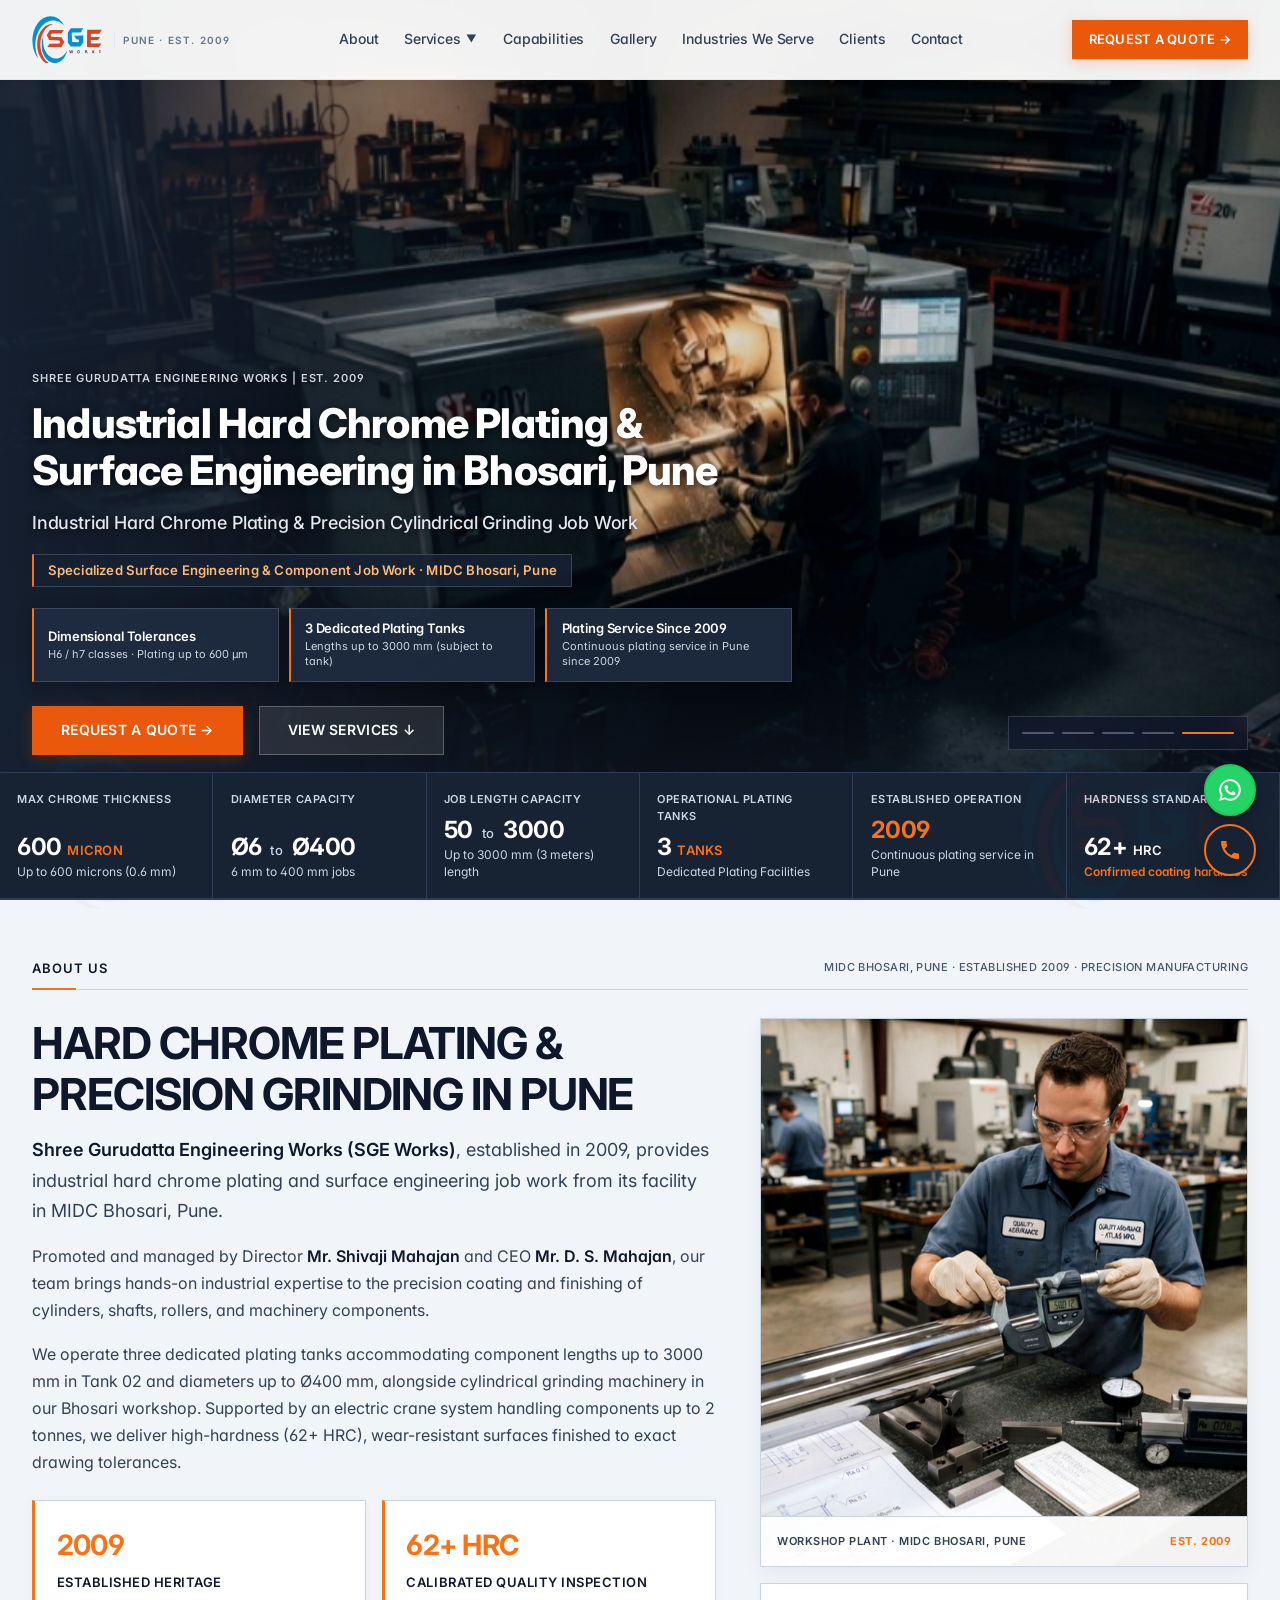
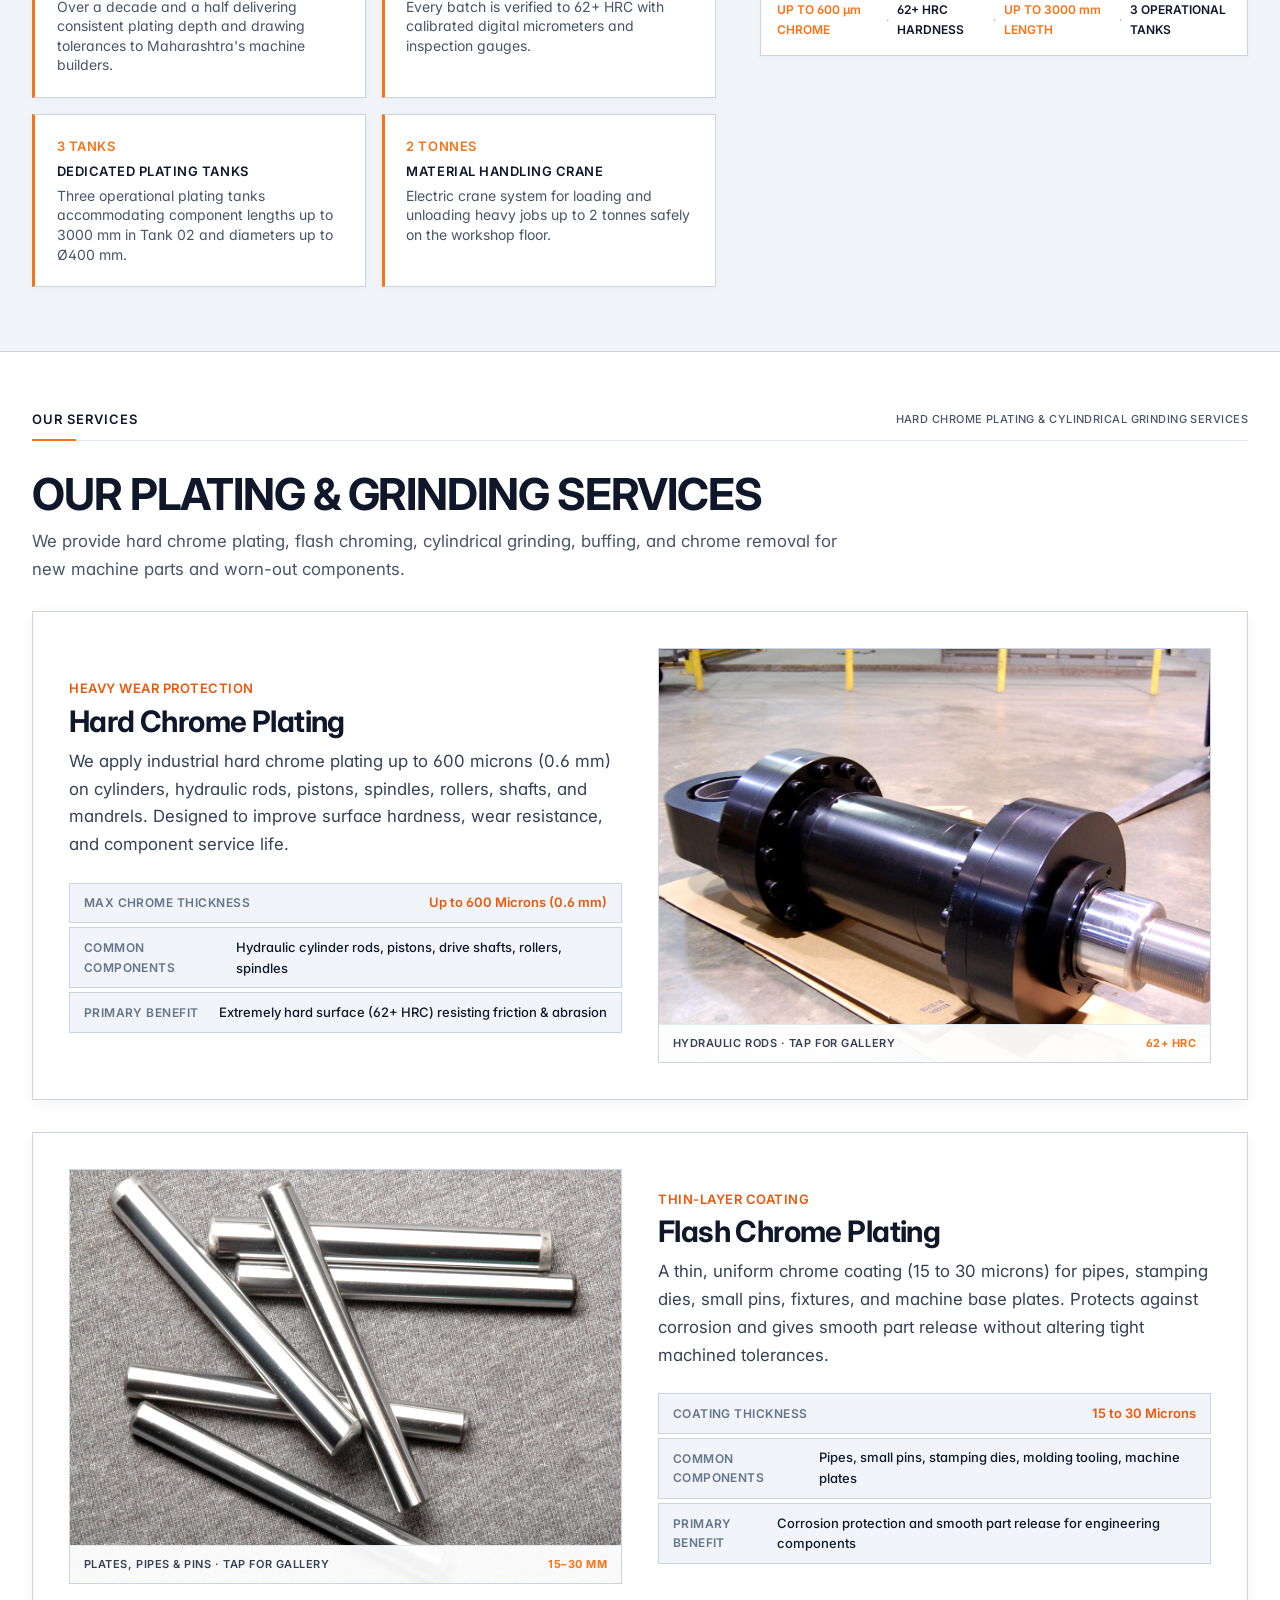
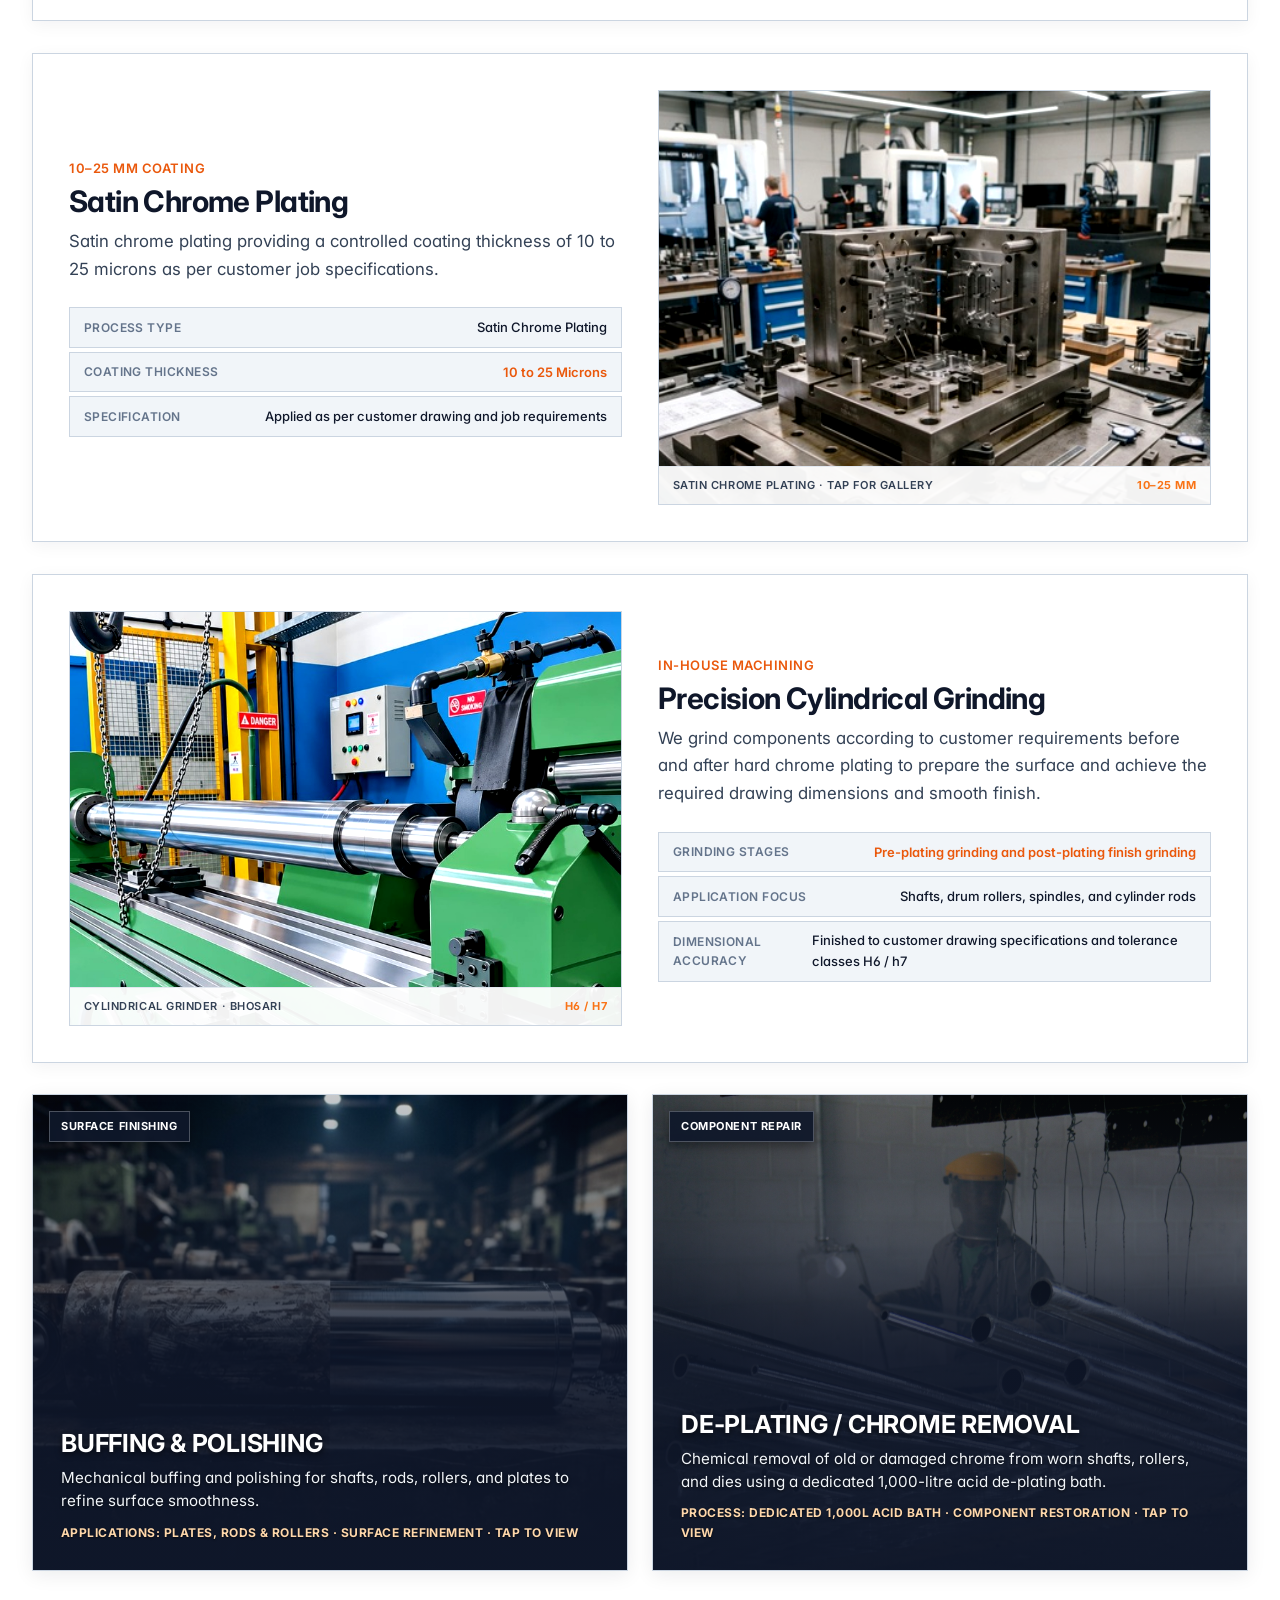
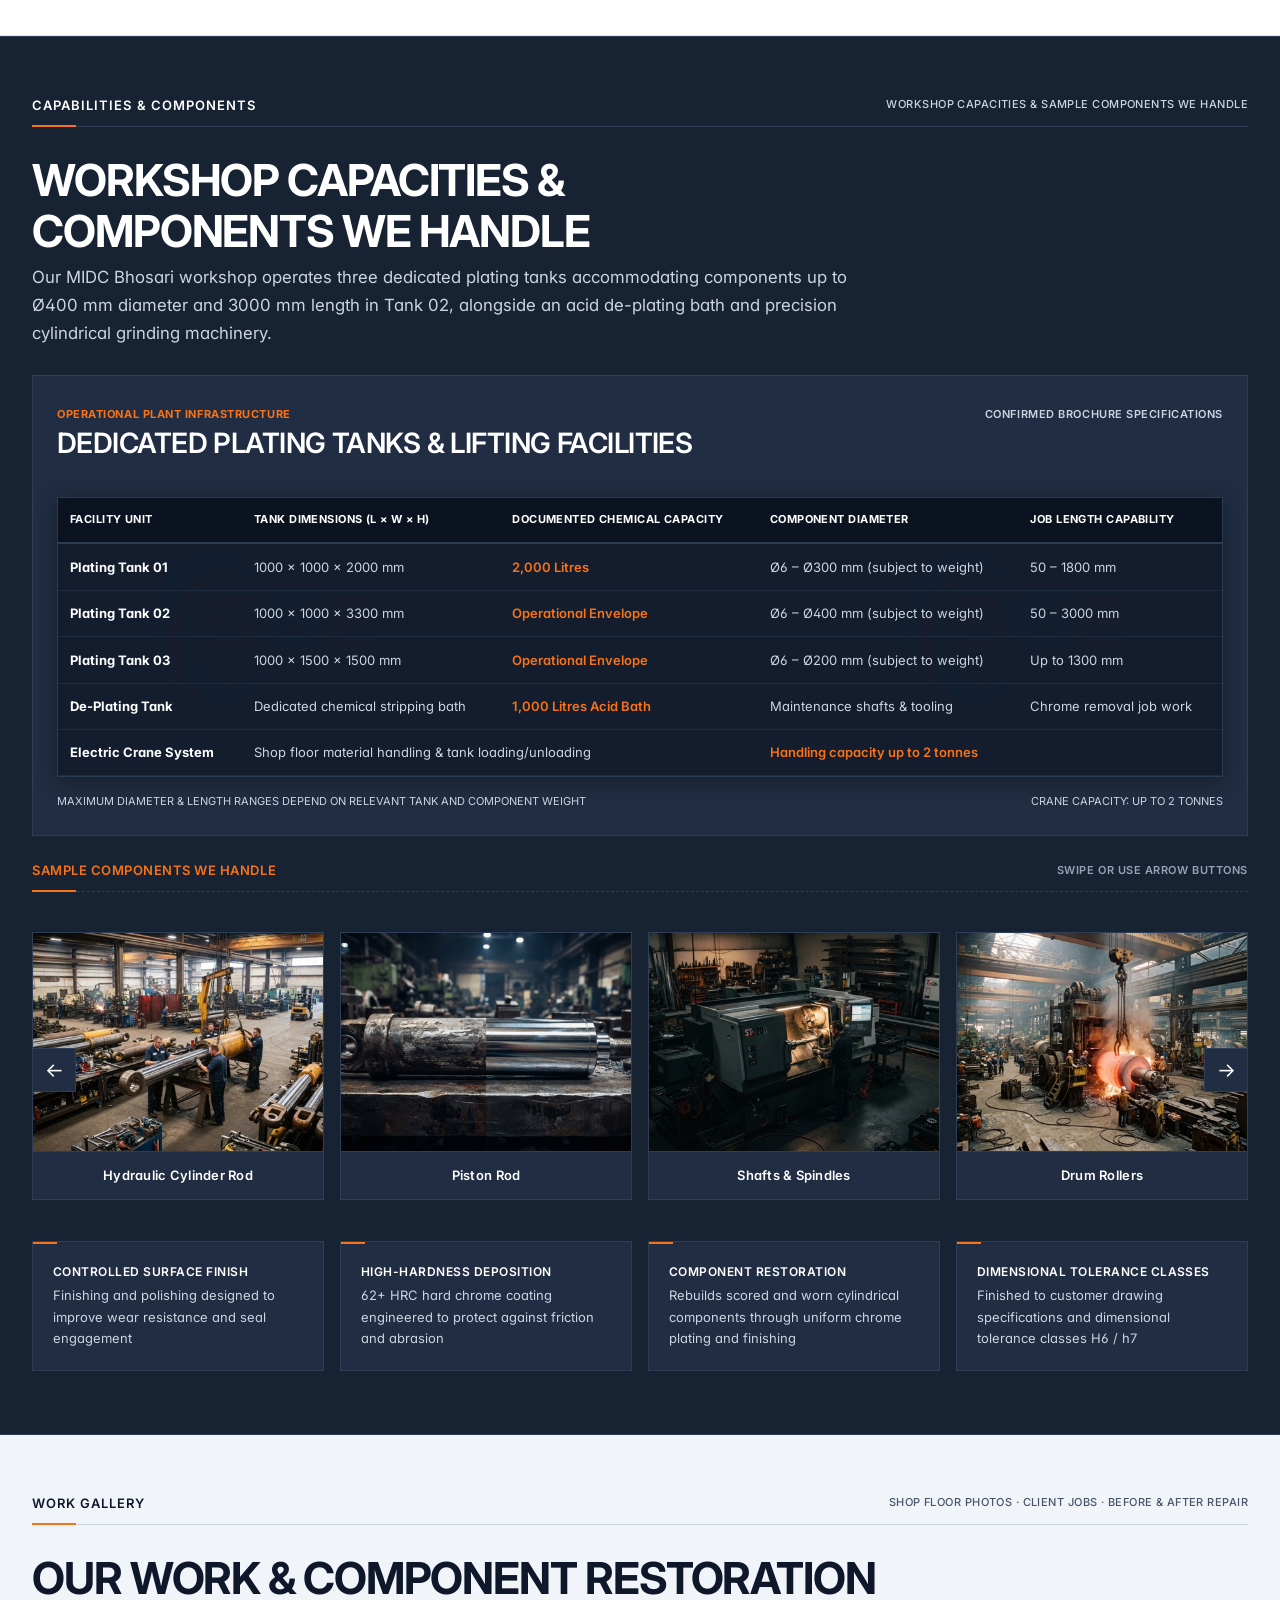
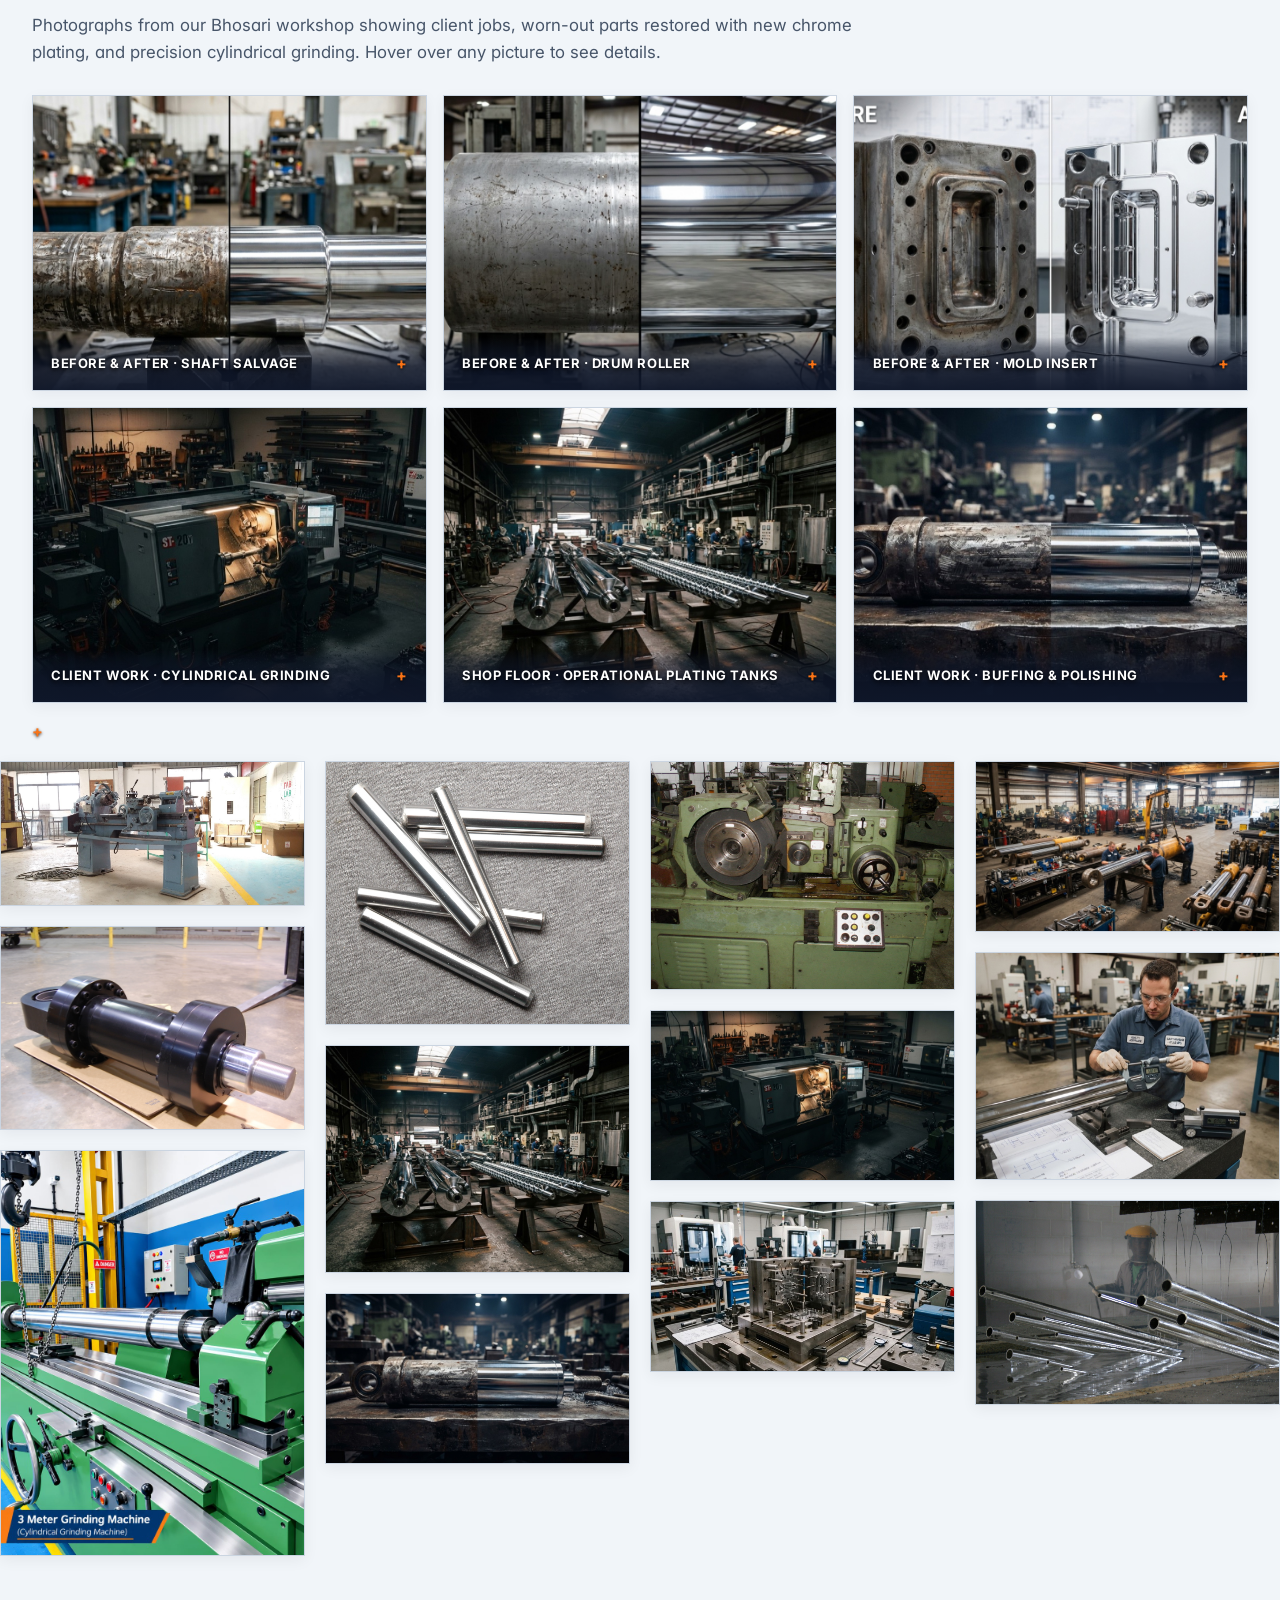
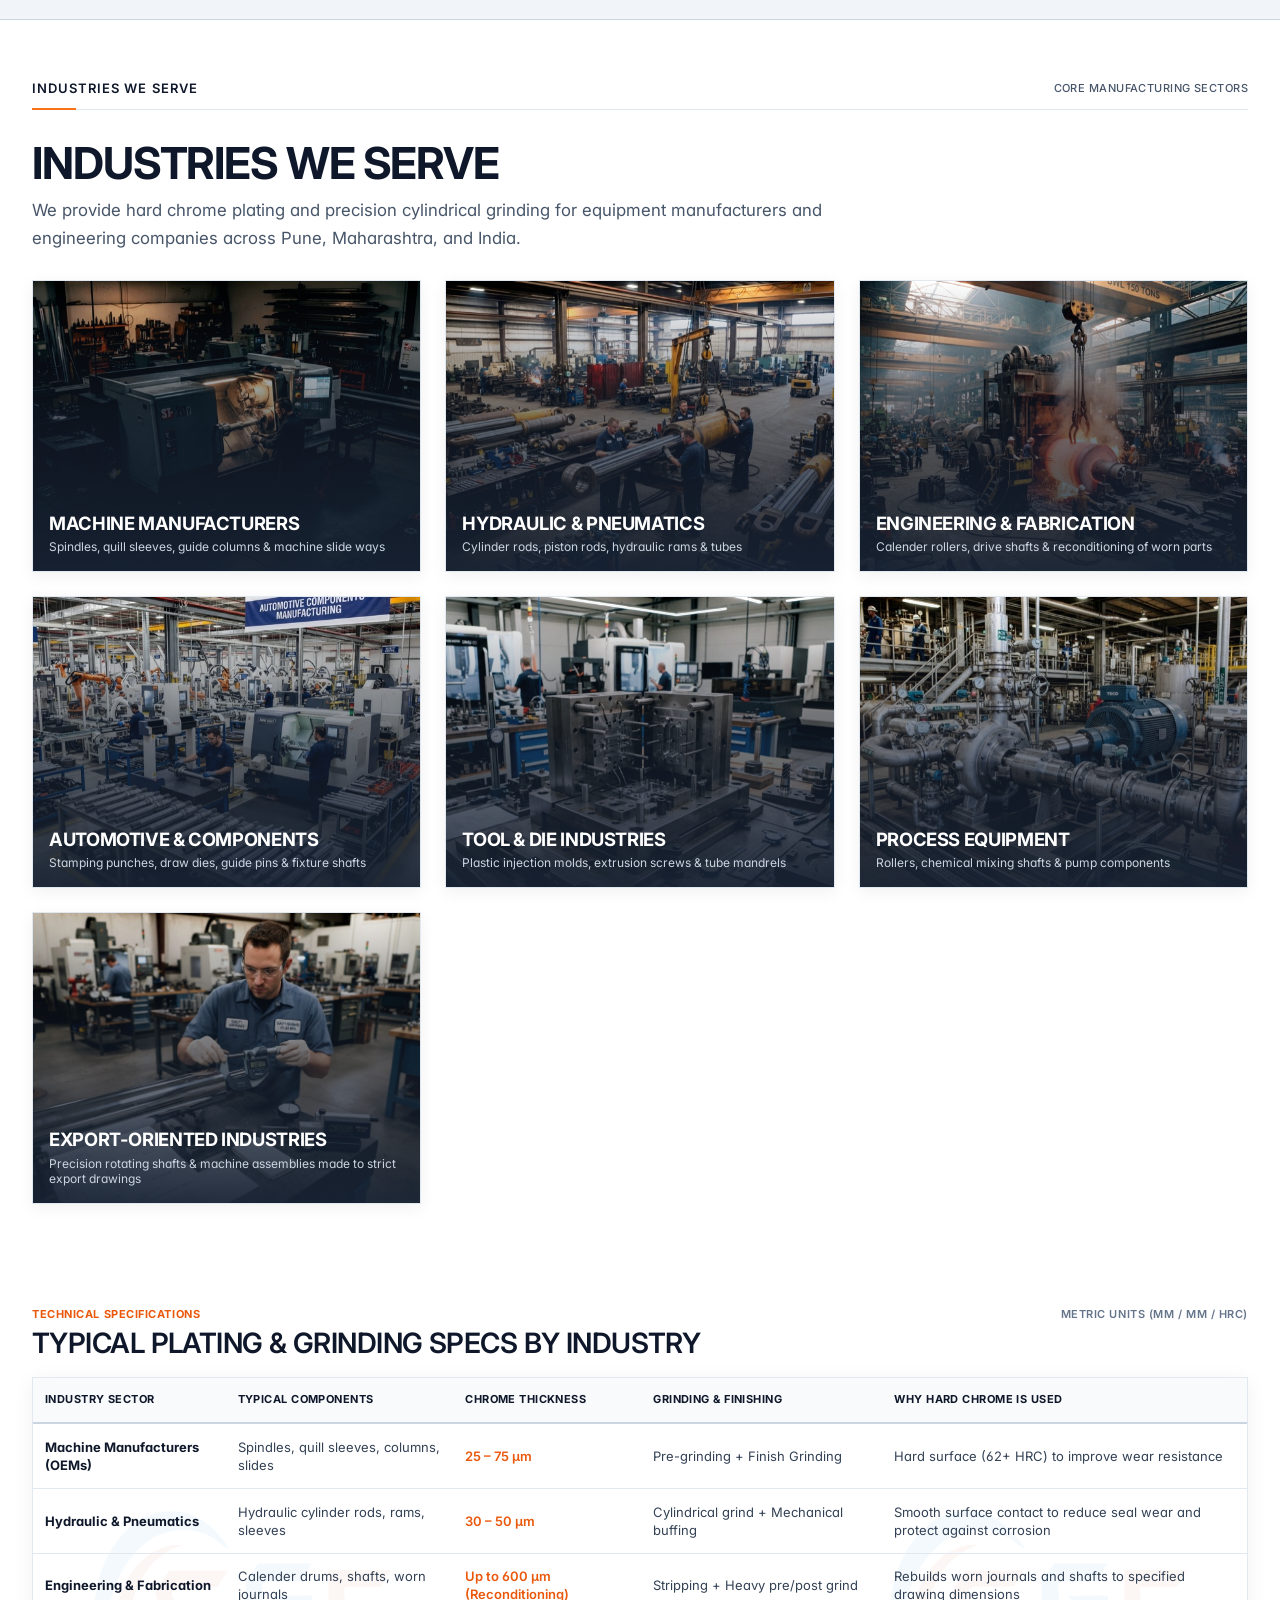
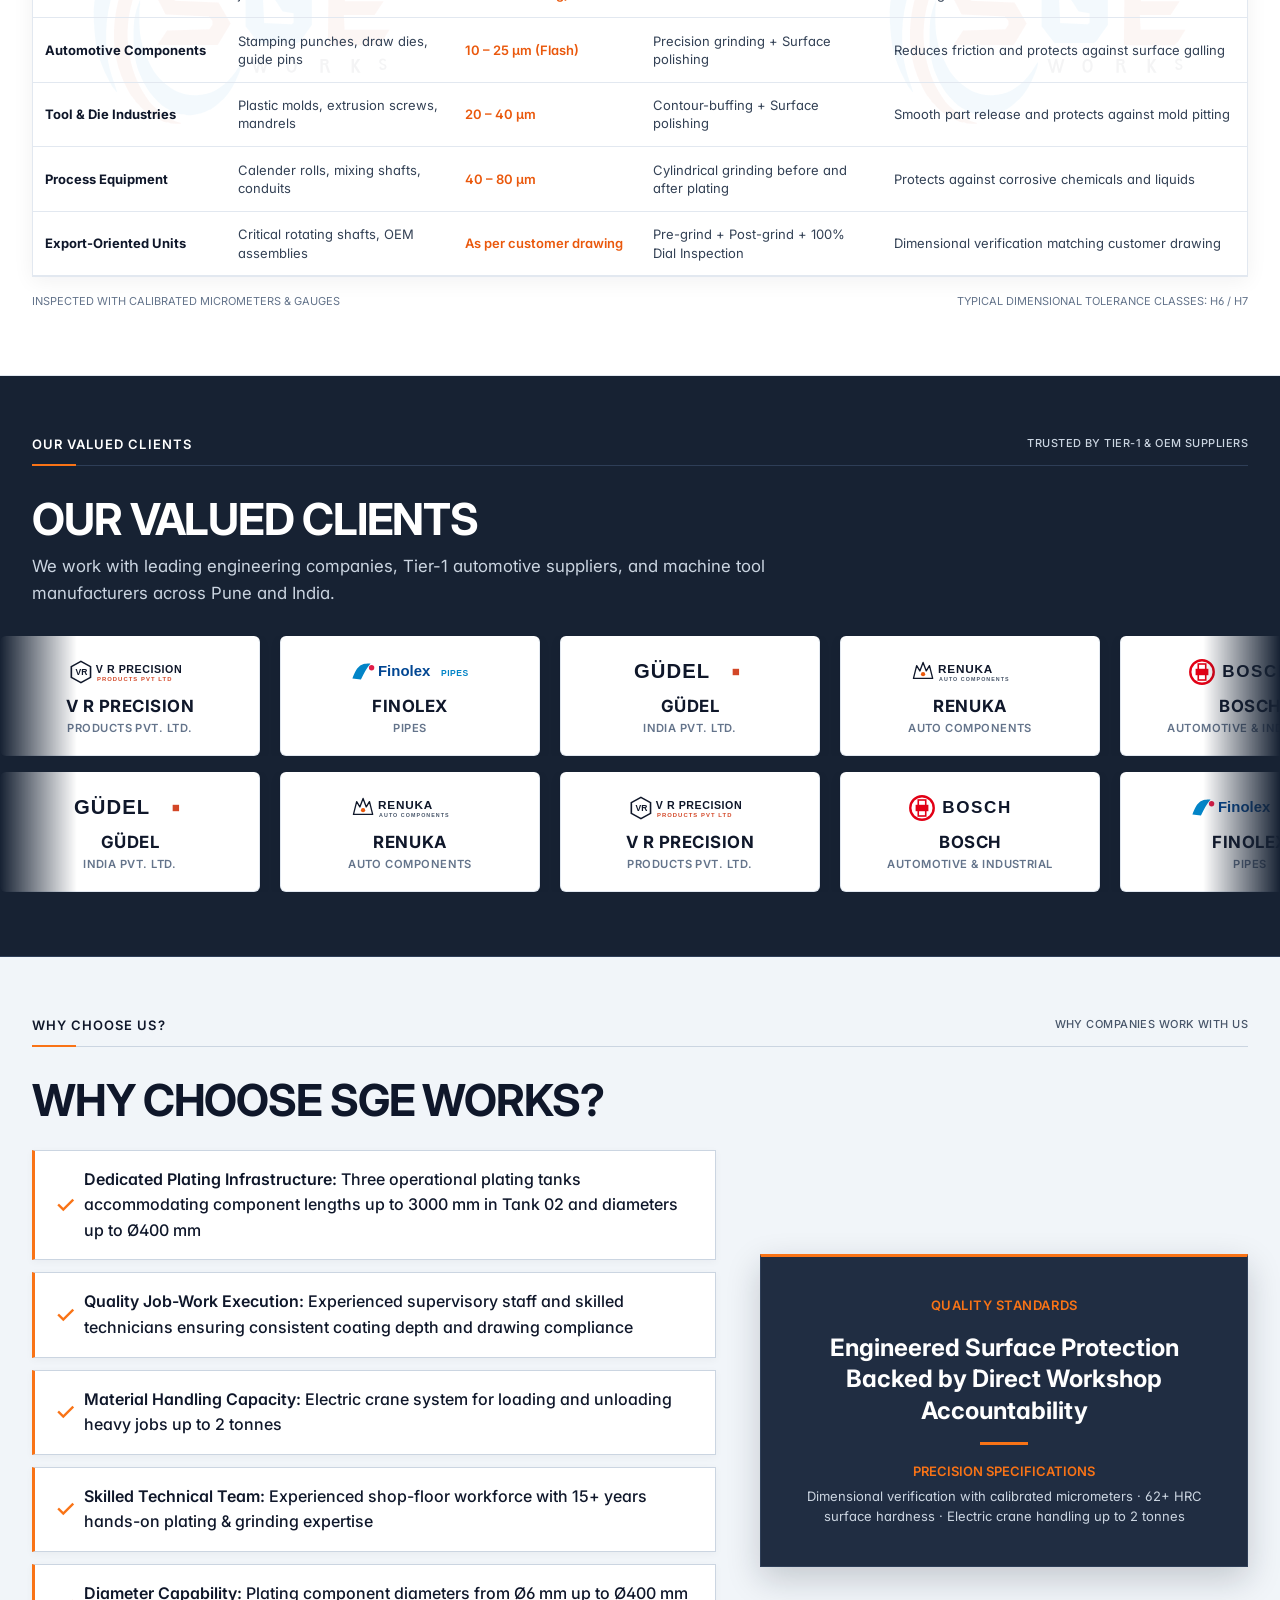
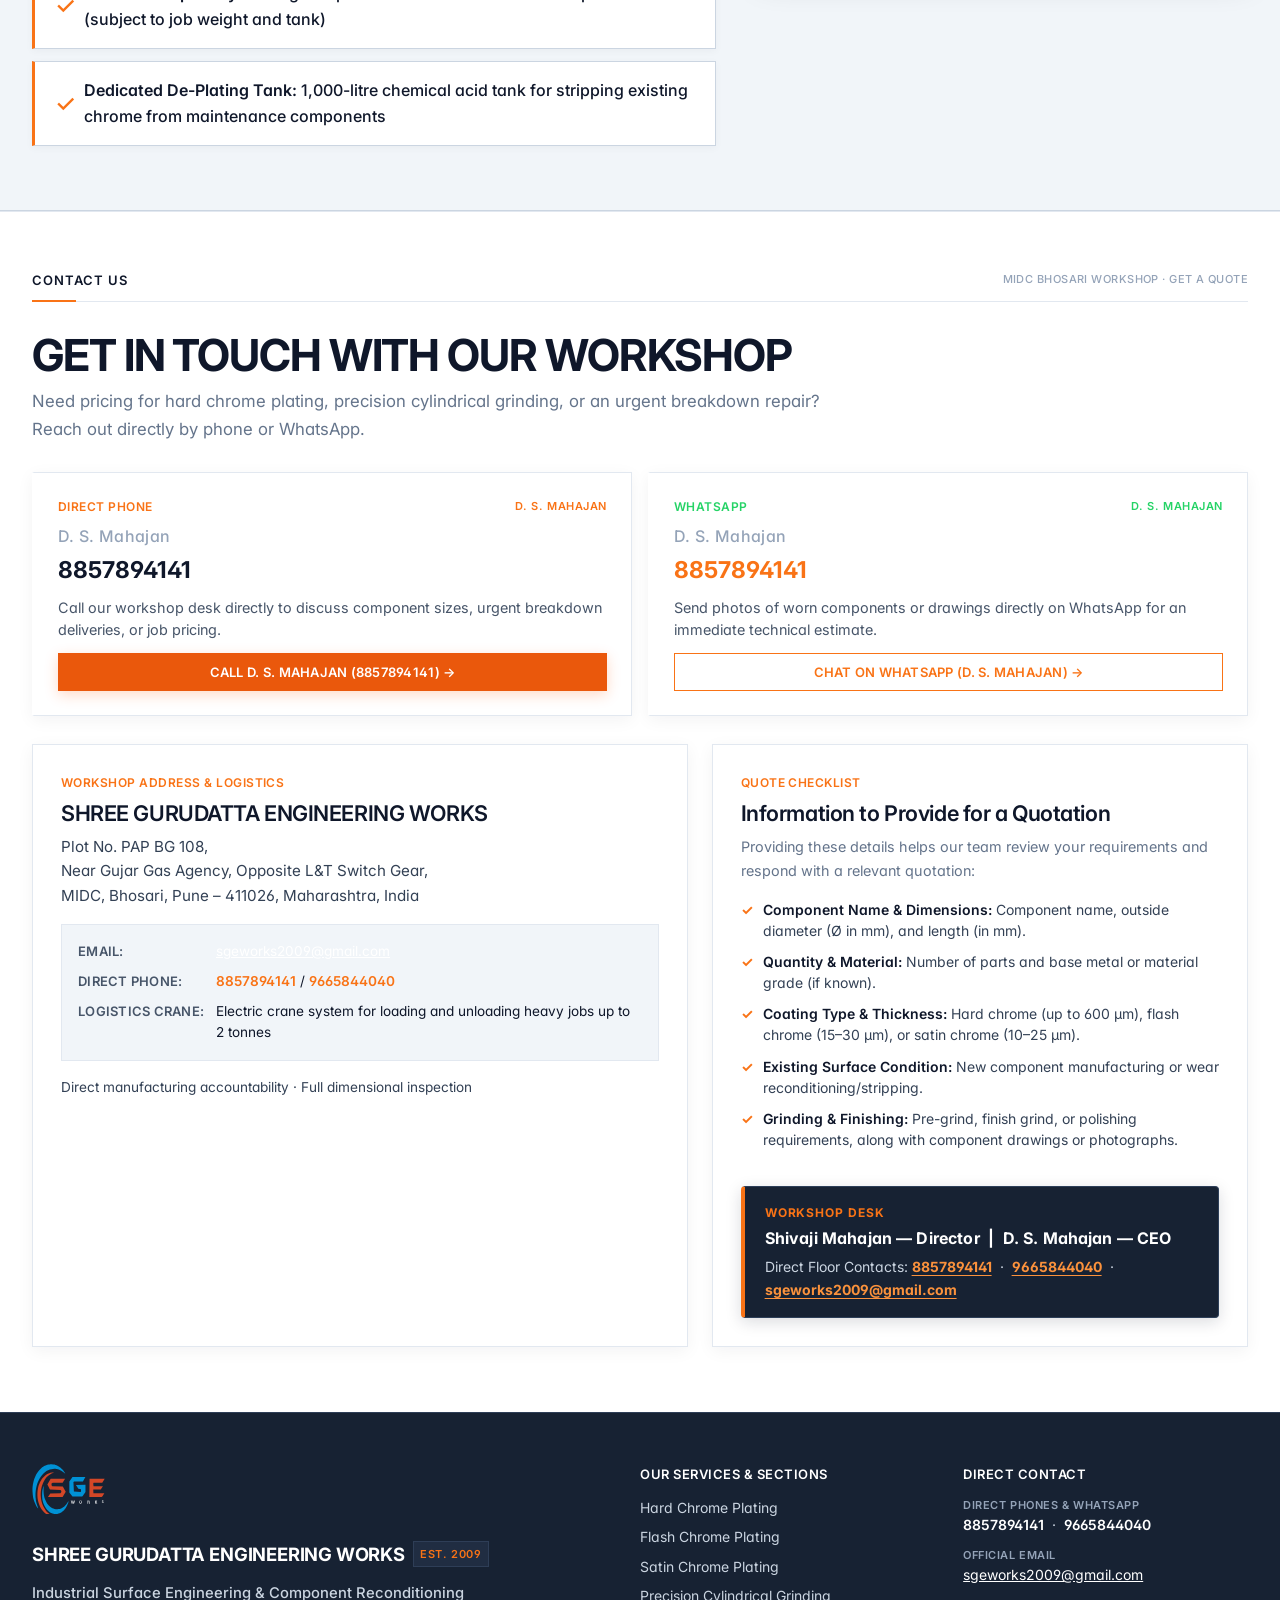
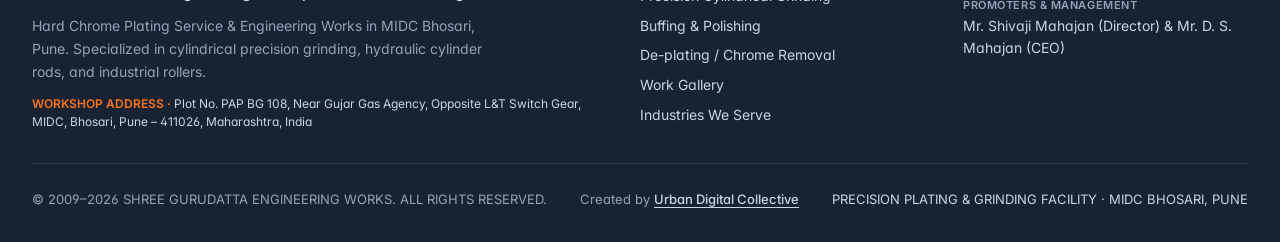
==== commit f8354b2e: "fix(seo): execute SEO optimizations, content consolidation, and launch readiness pass" ====
--- a/index.html
+++ b/index.html
@@ -6,20 +6,20 @@
   <meta http-equiv="X-UA-Compatible" content="IE=edge">
 
   <!-- Primary SEO Metadata -->
-  <title>Shree Gurudatta Engineering Works | Hard Chrome Plating &amp; Precision Grinding Bhosari Pune</title>
-  <meta name="description" content="Shree Gurudatta Engineering Works (SGE Works) provides hard chrome plating, flash chroming &amp; precision cylindrical grinding in MIDC Bhosari, Pune. Est. 2009.">
+  <title>SGE Works: Hard Chrome Plating in Pune</title>
+  <meta name="description" content="SGE Works (Shree Gurudatta Engineering Works) provides industrial hard chrome plating, precision cylindrical grinding and surface engineering services in Bhosari, Pune. Established in 2009.">
   <meta name="keywords" content="Hard Chrome Plating Pune, Hard Chrome Plating Bhosari, Industrial Chrome Plating Maharashtra, Precision Cylindrical Grinding Bhosari, Flash Chrome Plating Pune, Hydraulic Cylinder Rod Plating, Piston Rod Plating, Chrome Stripping Bhosari, SGE Works Pune">
   <meta name="author" content="Shree Gurudatta Engineering Works">
   <meta name="robots" content="index, follow, max-image-preview:large, max-snippet:-1, max-video-preview:-1">
-  <link rel="canonical" href="https://www.sgeworks.in/">
+  <link rel="canonical" href="https://sgeworks.com/">
 
   <!-- Open Graph / Facebook -->
   <meta property="og:type" content="website">
-  <meta property="og:url" content="https://www.sgeworks.in/">
-  <meta property="og:site_name" content="Shree Gurudatta Engineering Works (SGE Works)">
-  <meta property="og:title" content="Shree Gurudatta Engineering Works | Hard Chrome Plating &amp; Precision Grinding Bhosari Pune">
-  <meta property="og:description" content="Industrial hard chrome plating, flash chrome plating, and precision cylindrical grinding in MIDC Bhosari, Pune. Established 2009. Plating up to 600 microns.">
-  <meta property="og:image" content="https://www.sgeworks.in/assets/images/hero-cylindrical-chrome-machining.jpg">
+  <meta property="og:url" content="https://sgeworks.com/">
+  <meta property="og:site_name" content="SGE Works">
+  <meta property="og:title" content="SGE Works: Hard Chrome Plating in Pune">
+  <meta property="og:description" content="SGE Works (Shree Gurudatta Engineering Works) provides industrial hard chrome plating, precision cylindrical grinding and surface engineering services in Bhosari, Pune. Established in 2009.">
+  <meta property="og:image" content="https://sgeworks.com/assets/images/hero-cylindrical-chrome-machining.jpg">
   <meta property="og:image:width" content="1200">
   <meta property="og:image:height" content="630">
   <meta property="og:image:alt" content="Hard chrome plated industrial hydraulic cylinder rods at SGE Works Bhosari">
@@ -27,9 +27,9 @@
 
   <!-- Twitter Card -->
   <meta name="twitter:card" content="summary_large_image">
-  <meta name="twitter:title" content="Shree Gurudatta Engineering Works | Hard Chrome Plating &amp; Precision Grinding Bhosari Pune">
-  <meta name="twitter:description" content="Hard chrome plating up to 600 microns, precision grinding up to 3000 mm length in MIDC Bhosari, Pune.">
-  <meta name="twitter:image" content="https://www.sgeworks.in/assets/images/hero-cylindrical-chrome-machining.jpg">
+  <meta name="twitter:title" content="SGE Works: Hard Chrome Plating in Pune">
+  <meta name="twitter:description" content="Industrial hard chrome plating up to 600 microns and precision cylindrical grinding in MIDC Bhosari, Pune. Established 2009.">
+  <meta name="twitter:image" content="https://sgeworks.com/assets/images/hero-cylindrical-chrome-machining.jpg">
 
   <!-- Theme & Favicon -->
   <meta name="theme-color" content="#0B1320">
@@ -54,55 +54,45 @@
     "@context": "https://schema.org",
     "@graph": [
       {
-        "@type": ["LocalBusiness", "ProfessionalService"],
-        "@id": "https://www.sgeworks.in/#organization",
+        "@type": ["Organization", "LocalBusiness"],
+        "@id": "https://sgeworks.com/#organization",
         "name": "Shree Gurudatta Engineering Works",
-        "alternateName": ["SGE Works", "SGE Works Pune", "Shree Gurudatta Engineering Works Bhosari"],
+        "alternateName": "SGE Works",
         "description": "Industrial hard chrome plating, flash chrome plating, cylindrical precision grinding, buffing & polishing, and de-plating services for industrial components in MIDC Bhosari, Pune.",
-        "url": "https://www.sgeworks.in/",
-        "logo": "https://www.sgeworks.in/assets/icons/logo.svg",
-        "image": "https://www.sgeworks.in/assets/images/hero-cylindrical-chrome-machining.jpg",
+        "url": "https://sgeworks.com/",
+        "logo": "https://sgeworks.com/assets/icons/logo.svg",
+        "image": "https://sgeworks.com/assets/images/hero-cylindrical-chrome-machining.jpg",
         "foundingDate": "2009",
         "telephone": "+918857894141",
-        "priceRange": "$$",
-        "currenciesAccepted": "INR",
-        "paymentAccepted": "Cash, Bank Transfer, NEFT, RTGS, UPI",
-        "sameAs": [
-          "https://share.google/h1DAELcNBqEatvdKx"
-        ],
-        "hasMap": "https://share.google/h1DAELcNBqEatvdKx",
+        "email": "sgeworks2009@gmail.com",
         "address": {
           "@type": "PostalAddress",
-          "streetAddress": "Plot No. PAP-BG-108, Near Shitole Bridge, MIDC Chowk, Bhosari",
+          "streetAddress": "Plot No. PAP BG 108, Near Gujar Gas Agency, Opposite L&T Switch Gear, MIDC, Bhosari",
           "addressLocality": "Bhosari, Pune",
           "addressRegion": "Maharashtra",
           "postalCode": "411026",
           "addressCountry": "IN"
         },
-        "geo": {
-          "@type": "GeoCoordinates",
-          "latitude": 18.6298,
-          "longitude": 73.8431
-        },
-        "openingHoursSpecification": [
-          {
-            "@type": "OpeningHoursSpecification",
-            "dayOfWeek": [
-              "Friday",
-              "Saturday",
-              "Sunday",
-              "Monday",
-              "Tuesday",
-              "Wednesday"
-            ],
-            "opens": "08:00",
-            "closes": "20:30"
-          }
-        ],
         "areaServed": [
           {
             "@type": "City",
             "name": "Pune"
+          },
+          {
+            "@type": "AdministrativeArea",
+            "name": "MIDC Bhosari"
+          },
+          {
+            "@type": "AdministrativeArea",
+            "name": "PCMC"
+          },
+          {
+            "@type": "AdministrativeArea",
+            "name": "Chakan"
+          },
+          {
+            "@type": "AdministrativeArea",
+            "name": "Talwade"
           },
           {
             "@type": "State",
@@ -113,17 +103,32 @@
             "name": "India"
           }
         ],
+        "contactPoint": [
+          {
+            "@type": "ContactPoint",
+            "telephone": "+919665844040",
+            "contactType": "management",
+            "areaServed": "IN"
+          },
+          {
+            "@type": "ContactPoint",
+            "telephone": "+918857894141",
+            "contactType": "customer service & operations",
+            "areaServed": "IN"
+          }
+        ],
         "founder": [
           {
             "@type": "Person",
-            "name": "Mr. Shivaji Mahajan"
+            "name": "Mr. Shivaji Mahajan",
+            "jobTitle": "Director"
           }
         ],
         "employee": [
           {
             "@type": "Person",
             "name": "Mr. D. S. Mahajan",
-            "jobTitle": "CEO & Technical Operations"
+            "jobTitle": "CEO"
           }
         ],
         "hasOfferCatalog": {
@@ -135,7 +140,7 @@
               "itemOffered": {
                 "@type": "Service",
                 "name": "Hard Chrome Plating",
-                "description": "On all Cylinder, Pistons, Spindles, Drum Rollers, Shafts, Mandrels surface maximum 600 micron diameterly."
+                "description": "Industrial hard chrome plating up to 600 microns thickness on cylinders, pistons, shafts, rollers, and mandrels with 62+ HRC surface hardness."
               }
             },
             {
@@ -143,7 +148,7 @@
               "itemOffered": {
                 "@type": "Service",
                 "name": "Flash Chrome Plating",
-                "description": "On Pipes, Dies, Fixtures and Machine base plates with 15 to 30 microns coating thickness."
+                "description": "Thin-film flash chrome plating (15–30 microns) on pipes, dies, fixtures, and machine base plates."
               }
             },
             {
@@ -151,15 +156,15 @@
               "itemOffered": {
                 "@type": "Service",
                 "name": "Satin Chrome Plating",
-                "description": "Anti-glare matte pearl chrome finish for mold dies, tooling inserts, gauges, and precision switches."
+                "description": "Satin chrome plating with a verified coating thickness of 10 to 25 μm."
               }
             },
             {
               "@type": "Offer",
               "itemOffered": {
                 "@type": "Service",
-                "name": "Precision Grinding Services",
-                "description": "Grinding before and after hard chrome plating as per customer requirement."
+                "name": "Precision Cylindrical Grinding",
+                "description": "Cylindrical grinding according to customer requirements before and after hard chrome plating to dimensional tolerance classes H6/h7."
               }
             },
             {
@@ -167,7 +172,7 @@
               "itemOffered": {
                 "@type": "Service",
                 "name": "Buffing & Polishing",
-                "description": "Buffing and Polishing to Plates and Rods for high optical surface finish."
+                "description": "Buffing and polishing services for treated industrial components, plates, and shafts."
               }
             },
             {
@@ -175,7 +180,7 @@
               "itemOffered": {
                 "@type": "Service",
                 "name": "De-plating / Chrome Removal",
-                "description": "Quick & safe chrome removal for maintenance jobs, dies and shafts without base metal damage."
+                "description": "Chemical removal of existing chrome from maintenance components, dies, and shafts using a dedicated 1,000-litre acid de-plating tank."
               }
             }
           ]
@@ -183,11 +188,12 @@
       },
       {
         "@type": "WebSite",
-        "@id": "https://www.sgeworks.in/#website",
-        "url": "https://www.sgeworks.in/",
-        "name": "Shree Gurudatta Engineering Works",
+        "@id": "https://sgeworks.com/#website",
+        "url": "https://sgeworks.com/",
+        "name": "SGE Works",
+        "alternateName": "Shree Gurudatta Engineering Works",
         "publisher": {
-          "@id": "https://www.sgeworks.in/#organization"
+          "@id": "https://sgeworks.com/#organization"
         },
         "inLanguage": "en-IN"
       }
@@ -246,7 +252,7 @@
               </li>
               <li class="dropdown-item" role="none">
                 <a href="#service-precision-grinding" class="dropdown-link" role="menuitem">
-                  <span>Precision Grinding</span>
+                  <span>Precision Cylindrical Grinding</span>
                   <span class="dropdown-arrow" aria-hidden="true">→</span>
                 </a>
               </li>
@@ -318,9 +324,9 @@
           <li><a href="#service-hard-chrome" class="mobile-sub-link">Hard Chrome Plating</a></li>
           <li><a href="#service-flash-chrome" class="mobile-sub-link">Flash Chrome Plating</a></li>
           <li><a href="#service-satin-chrome" class="mobile-sub-link">Satin Chrome Plating</a></li>
-          <li><a href="#service-precision-grinding" class="mobile-sub-link">Precision Grinding</a></li>
+          <li><a href="#service-precision-grinding" class="mobile-sub-link">Precision Cylindrical Grinding</a></li>
           <li><a href="#service-buffing-polishing" class="mobile-sub-link">Buffing &amp; Polishing</a></li>
-          <li><a href="#service-deplating" class="mobile-sub-link">De-plating / Stripping</a></li>
+          <li><a href="#service-deplating" class="mobile-sub-link">De-plating / Chrome Removal</a></li>
         </ul>
       </li>
 
@@ -403,35 +409,34 @@
         <div class="hero-main-row">
           <div class="hero-content reveal-on-scroll">
             <div class="hero-eyebrow">
-              <span class="label-mono-sm" style="color: #cbd5e1;">EST. 2009 · MIDC BHOSARI, PUNE</span>
+              <span class="label-mono-sm" style="color: #cbd5e1;">SHREE GURUDATTA ENGINEERING WORKS | EST. 2009</span>
             </div>
 
             <h1 id="hero-heading" class="hero-title">
-              SHREE GURUDATTA <br>
-              <span class="text-accent">ENGINEERING WORKS</span>
+              Industrial Hard Chrome Plating &amp; Surface Engineering in Bhosari, Pune
             </h1>
 
             <p class="hero-subhead">
-              Industrial Hard Chrome Plating &amp; Precision Cylindrical Grinding
+              Industrial Hard Chrome Plating &amp; Precision Cylindrical Grinding Job Work
             </p>
 
             <div class="hero-tagline-box">
-              <p class="hero-tagline-text">Specialized Surface Engineering &amp; Component Restoration · MIDC Bhosari, Pune</p>
+              <p class="hero-tagline-text">Specialized Surface Engineering &amp; Component Job Work · MIDC Bhosari, Pune</p>
             </div>
 
             <!-- 3 Technical Capability Highlights -->
             <div class="hero-badges-grid">
               <div class="hero-badge-card">
                 <div>
-                  <div class="hero-badge-title">Precision Tolerances</div>
-                  <div class="hero-badge-sub">Ra &lt; 0.2 μm finish · Plating up to 600 μm</div>
+                  <div class="hero-badge-title">Dimensional Tolerances</div>
+                  <div class="hero-badge-sub">H6 / h7 classes · Plating up to 600 μm</div>
                 </div>
               </div>
 
               <div class="hero-badge-card">
                 <div>
-                  <div class="hero-badge-title">3000 mm Length Capacity</div>
-                  <div class="hero-badge-sub">3000L chemical baths &amp; 3000 mm grinding</div>
+                  <div class="hero-badge-title">3 Dedicated Plating Tanks</div>
+                  <div class="hero-badge-sub">Lengths up to 3000 mm (subject to tank)</div>
                 </div>
               </div>
 
@@ -510,10 +515,10 @@
         </div>
 
         <div class="spec-cell">
-          <span class="spec-label">PLATING TANK CAPACITY</span>
+          <span class="spec-label">OPERATIONAL PLATING TANKS</span>
           <div>
-            <div class="spec-value">3,000<span class="spec-value-unit">LITRES</span></div>
-            <span class="spec-sub">Primary 3000L &amp; Secondary 2000L Tanks</span>
+            <div class="spec-value">3<span class="spec-value-unit">TANKS</span></div>
+            <span class="spec-sub">Dedicated Plating Facilities</span>
           </div>
         </div>
 
@@ -529,7 +534,7 @@
           <span class="spec-label">HARDNESS STANDARD</span>
           <div>
             <div class="spec-value">62+<span class="spec-value-unit" style="color: #ffffff;">HRC</span></div>
-            <span class="spec-sub" style="color: var(--color-furnace-orange); font-weight: 600;">800–1000 HV standard hardness</span>
+            <span class="spec-sub" style="color: var(--color-furnace-orange); font-weight: 600;">Confirmed coating hardness</span>
           </div>
         </div>
       </div>
@@ -557,13 +562,13 @@
 
             <div class="about-narrative">
               <p class="about-text-lead">
-                <strong>Shree Gurudatta Engineering Works (SGE Works)</strong> is an industrial hard chrome plating and precision cylindrical grinding workshop located in MIDC Bhosari, Pune.
+                <strong>Shree Gurudatta Engineering Works (SGE Works)</strong>, established in 2009, provides industrial hard chrome plating and surface engineering job work from its facility in MIDC Bhosari, Pune.
               </p>
               <p>
-                Started in <strong>2009</strong> by Director <strong>Mr. Shivaji Mahajan</strong> and managed by CEO <strong>Mr. D. S. Mahajan</strong>, our team brings over 15 years of hands-on technical experience in hard chrome plating, cylindrical grinding, and precision component reconditioning.
+                Promoted and managed by Director <strong>Mr. Shivaji Mahajan</strong> and CEO <strong>Mr. D. S. Mahajan</strong>, our team brings hands-on industrial expertise to the precision coating and finishing of cylinders, shafts, rollers, and machinery components.
               </p>
               <p>
-                We operate our own primary 3,000-litre chemical plating tank and secondary 2,000-litre tank alongside heavy cylindrical grinding machinery handling lengths up to 3000 mm in a fully integrated Bhosari plant. We service OEM production runs as well as heavy wear reclamation—such as hydraulic cylinder rods, calender rollers, drive shafts, and tooling dies—delivering high-hardness (62+ HRC / 800–1000 HV), corrosion-resistant surfaces to exact drawing tolerances.
+                We operate three dedicated plating tanks accommodating component lengths up to 3000 mm in Tank 02 and diameters up to Ø400 mm, alongside cylindrical grinding machinery in our Bhosari workshop. Supported by an electric crane system handling components up to 2 tonnes, we deliver high-hardness (62+ HRC), wear-resistant surfaces finished to exact drawing tolerances.
               </p>
             </div>
 
@@ -574,7 +579,7 @@
                   <span class="about-attr-val">2009</span>
                 </div>
                 <div class="about-attr-title">ESTABLISHED HERITAGE</div>
-                <p class="about-attr-desc">Over a decade and a half delivering consistent plating depth and tight tolerances to Maharashtra's machine builders.</p>
+                <p class="about-attr-desc">Over a decade and a half delivering consistent plating depth and drawing tolerances to Maharashtra's machine builders.</p>
               </div>
 
               <div class="about-attr-card">
@@ -582,23 +587,23 @@
                   <span class="about-attr-val">62+ HRC</span>
                 </div>
                 <div class="about-attr-title">CALIBRATED QUALITY INSPECTION</div>
-                <p class="about-attr-desc">Every batch is verified to 62+ HRC (800–1000 HV) with digital micrometers and surface roughness gauges.</p>
+                <p class="about-attr-desc">Every batch is verified to 62+ HRC with calibrated digital micrometers and inspection gauges.</p>
               </div>
 
               <div class="about-attr-card">
                 <div class="about-attr-header">
-                  <span class="label-mono" style="color: var(--color-furnace-orange);">3000 mm</span>
-                </div>
-                <div class="about-attr-title">PLANT LENGTH CAPACITY</div>
-                <p class="about-attr-desc">Primary 3,000L &amp; secondary 2,000L chemical plating tanks and cylindrical grinding up to 3000 mm length eliminate multi-vendor logistics delays.</p>
+                  <span class="label-mono" style="color: var(--color-furnace-orange);">3 TANKS</span>
+                </div>
+                <div class="about-attr-title">DEDICATED PLATING TANKS</div>
+                <p class="about-attr-desc">Three operational plating tanks accommodating component lengths up to 3000 mm in Tank 02 and diameters up to Ø400 mm.</p>
               </div>
 
               <div class="about-attr-card">
                 <div class="about-attr-header">
-                  <span class="label-mono" style="color: var(--color-furnace-orange);">DIRECT</span>
-                </div>
-                <div class="about-attr-title">RAPID BREAKDOWN RECONDITIONING</div>
-                <p class="about-attr-desc">Prompt job evaluation, chemical stripping, and re-chroming for production-critical components and tooling.</p>
+                  <span class="label-mono" style="color: var(--color-furnace-orange);">2 TONNES</span>
+                </div>
+                <div class="about-attr-title">MATERIAL HANDLING CRANE</div>
+                <p class="about-attr-desc">Electric crane system for loading and unloading heavy jobs up to 2 tonnes safely on the workshop floor.</p>
               </div>
             </div>
           </div>
@@ -622,9 +627,9 @@
               <span style="color: #94a3b8;" aria-hidden="true">·</span>
               <span style="color: #0f172a; font-weight: 600;">62+ HRC HARDNESS</span>
               <span style="color: #94a3b8;" aria-hidden="true">·</span>
-              <span style="color: var(--color-furnace-orange); font-weight: 600;">3000 mm LENGTH CAPACITY</span>
+              <span style="color: var(--color-furnace-orange); font-weight: 600;">UP TO 3000 mm LENGTH</span>
               <span style="color: #94a3b8;" aria-hidden="true">·</span>
-              <span style="color: #0f172a; font-weight: 600;">3,000L PRIMARY &amp; 2,000L SECONDARY TANKS</span>
+              <span style="color: #0f172a; font-weight: 600;">3 OPERATIONAL TANKS</span>
             </div>
           </div>
         </div>
@@ -663,7 +668,7 @@
               </div>
               <h3 class="service-title">Hard Chrome Plating</h3>
               <p class="service-description">
-                We apply industrial hard chrome plating up to 600 microns (0.6 mm) on cylinders, hydraulic rods, pistons, spindles, rollers, shafts, and mandrels. This creates a hard, durable surface that stops wear, reduces friction, and prevents rusting.
+                We apply industrial hard chrome plating up to 600 microns (0.6 mm) on cylinders, hydraulic rods, pistons, spindles, rollers, shafts, and mandrels. Designed to improve surface hardness, wear resistance, and component service life.
               </p>
 
               <div class="service-specs-table">
@@ -677,7 +682,7 @@
                 </div>
                 <div class="service-spec-row">
                   <span class="spec-key">PRIMARY BENEFIT</span>
-                  <span class="spec-val">Extremely hard surface (62+ HRC / 800–1000 HV) resisting heavy friction &amp; abrasion</span>
+                  <span class="spec-val">Extremely hard surface (62+ HRC) resisting friction &amp; abrasion</span>
                 </div>
               </div>
             </div>
@@ -717,7 +722,7 @@
                 </div>
                 <div class="service-spec-row">
                   <span class="spec-key">PRIMARY BENEFIT</span>
-                  <span class="spec-val">Rust protection and easy part release without altering dimensions</span>
+                  <span class="spec-val">Corrosion protection and smooth part release for engineering components</span>
                 </div>
               </div>
             </div>
@@ -739,37 +744,37 @@
           <article class="service-editorial-card reveal-on-scroll" id="service-satin-chrome">
             <div class="service-text-pane">
               <div class="service-label-row">
-                <span class="label-mono" style="color: var(--color-furnace-orange-deep);">MATTE ANTI-GLARE FINISH</span>
+                <span class="label-mono" style="color: var(--color-furnace-orange-deep);">10–25 μm COATING</span>
               </div>
               <h3 class="service-title">Satin Chrome Plating</h3>
               <p class="service-description">
-                A non-glare, fine-grained satin/pearl chrome finish engineered for precision molding dies, optical equipment, instrument dials, and automotive switchgear. Provides superior corrosion and wear resistance without the blinding light reflections of mirror chrome, eliminating operator eyestrain under intense workshop illumination.
+                Satin chrome plating providing a controlled coating thickness of 10 to 25 microns as per customer job specifications.
               </p>
 
               <div class="service-specs-table">
+                <div class="service-spec-row">
+                  <span class="spec-key">PROCESS TYPE</span>
+                  <span class="spec-val">Satin Chrome Plating</span>
+                </div>
                 <div class="service-spec-row">
                   <span class="spec-key">COATING THICKNESS</span>
                   <span class="spec-val accent">10 to 25 Microns</span>
                 </div>
                 <div class="service-spec-row">
-                  <span class="spec-key">COMMON COMPONENTS</span>
-                  <span class="spec-val">Plastic injection molds, automotive dials, stamping dies, measuring instruments</span>
-                </div>
-                <div class="service-spec-row">
-                  <span class="spec-key">PRIMARY BENEFIT</span>
-                  <span class="spec-val">Anti-glare surface ergonomics with heavy corrosion &amp; scratch resistance</span>
+                  <span class="spec-key">SPECIFICATION</span>
+                  <span class="spec-val">Applied as per customer drawing and job requirements</span>
                 </div>
               </div>
             </div>
 
             <div class="service-media-pane service-gallery-shortcut" data-gallery-target="gallery-mold-die" role="button" tabindex="0" title="Tap to view related component in Work Gallery">
               <img src="assets/images/satin-chrome-plating-mold-dies.jpg" 
-                   alt="Satin Chrome Plating Anti-Glare Matte Pearl Finish on Tooling Components and Injection Mold Dies" 
+                   alt="Satin Chrome Plated Industrial Component (10–25 μm) at SGE Works Bhosari" 
                    width="900" 
                    height="675" 
                    loading="lazy">
               <div class="service-media-caption">
-                <span class="label-mono-sm" style="color: var(--color-chrome-silver);">SATIN MATTE CHROME · TAP FOR GALLERY</span>
+                <span class="label-mono-sm" style="color: var(--color-chrome-silver);">SATIN CHROME PLATING · TAP FOR GALLERY</span>
                 <span class="label-mono-sm" style="color: var(--color-furnace-orange); font-weight: 700;">10–25 μm</span>
               </div>
             </div>
@@ -783,7 +788,7 @@
               </div>
               <h3 class="service-title">Precision Cylindrical Grinding</h3>
               <p class="service-description">
-                We grind components before plating to prepare the surface, and finish grind after plating to achieve the exact diameter, straightness, and smooth surface finish your drawing requires.
+                We grind components according to customer requirements before and after hard chrome plating to prepare the surface and achieve the required drawing dimensions and smooth finish.
               </p>
 
               <div class="service-specs-table">
@@ -792,26 +797,26 @@
                   <span class="spec-val accent">Pre-plating grinding and post-plating finish grinding</span>
                 </div>
                 <div class="service-spec-row">
-                  <span class="spec-key">CAPACITY LIMITS</span>
-                  <span class="spec-val">Diameter up to 400 mm × Length up to 3000 mm (3 meters)</span>
+                  <span class="spec-key">APPLICATION FOCUS</span>
+                  <span class="spec-val">Shafts, drum rollers, spindles, and cylinder rods</span>
                 </div>
                 <div class="service-spec-row">
-                  <span class="spec-key">SURFACE ACCURACY</span>
-                  <span class="spec-val">Smooth Ra &lt; 0.2 μm finish with tight runout control</span>
+                  <span class="spec-key">DIMENSIONAL ACCURACY</span>
+                  <span class="spec-val">Finished to customer drawing specifications and tolerance classes H6 / h7</span>
                 </div>
               </div>
             </div>
 
             <div class="service-media-pane service-gallery-shortcut" data-gallery-target="gallery-grinding" role="button" tabindex="0" title="Tap to view related component in Work Gallery">
               <img src="assets/images/three-meter-cylindrical-grinding-machine.jpg" 
-                   alt="3 Meter Precision Cylindrical Grinding Machine with long steel shaft at SGE Works Bhosari" 
+                   alt="Precision Cylindrical Grinding Machine with steel shaft at SGE Works Bhosari" 
                    width="768" 
                    height="1024" 
-                   style="object-position: center 30%;"
+                   style="object-position: center 30%;" 
                    loading="lazy">
               <div class="service-media-caption">
-                <span class="label-mono-sm" style="color: var(--color-chrome-silver);">3-METER CYLINDRICAL GRINDER · BHOSARI</span>
-                <span class="label-mono-sm" style="color: var(--color-furnace-orange); font-weight: 700;">Ra &lt; 0.2 μm</span>
+                <span class="label-mono-sm" style="color: var(--color-chrome-silver);">CYLINDRICAL GRINDER · BHOSARI</span>
+                <span class="label-mono-sm" style="color: var(--color-furnace-orange); font-weight: 700;">H6 / h7</span>
               </div>
             </div>
           </article>
@@ -821,17 +826,17 @@
             <!-- 5. Buffing & Polishing -->
             <article class="service-split-card service-gallery-shortcut" id="service-buffing-polishing" data-gallery-target="gallery-mandrel" role="button" tabindex="0" title="Tap to view related component in Work Gallery">
               <img src="assets/images/buffing-polishing-mirror-dies.jpg" 
-                   alt="Optical Mirror Finish Buffing and Polishing on Injection Molding Die and Steel Rollers" 
+                   alt="Buffing and Polishing on Injection Molding Die and Steel Rollers" 
                    width="900" 
                    height="675" 
                    loading="lazy">
               <div class="service-split-overlay"></div>
-              <span class="service-split-badge">SURFACE POLISHING</span>
+              <span class="service-split-badge">SURFACE FINISHING</span>
               <div class="service-split-content">
                 <h3 class="service-split-title">Buffing &amp; Polishing</h3>
-                <p class="service-split-desc">Mechanical buffing and polishing for shafts, rods, rollers, and plates to achieve a smooth, mirror finish.</p>
+                <p class="service-split-desc">Mechanical buffing and polishing for shafts, rods, rollers, and plates to refine surface smoothness.</p>
                 <div class="service-split-meta">
-                  APPLICATIONS: Plates, Rods &amp; Rollers · Mirror Finish · Tap to View
+                  APPLICATIONS: Plates, Rods &amp; Rollers · Surface Refinement · Tap to View
                 </div>
               </div>
             </article>
@@ -847,9 +852,9 @@
               <span class="service-split-badge">COMPONENT REPAIR</span>
               <div class="service-split-content">
                 <h3 class="service-split-title">De-Plating / Chrome Removal</h3>
-                <p class="service-split-desc">Quick and safe removal of old or damaged chrome from worn shafts, rollers, and dies without harming the base metal.</p>
+                <p class="service-split-desc">Chemical removal of old or damaged chrome from worn shafts, rollers, and dies using a dedicated 1,000-litre acid de-plating bath.</p>
                 <div class="service-split-meta">
-                  PROCESS: Chemical Stripping · Base Metal Protected · Tap to View
+                  PROCESS: Dedicated 1,000L Acid Bath · Component Restoration · Tap to View
                 </div>
               </div>
             </article>
@@ -877,8 +882,73 @@
             Workshop Capacities &amp; Components We Handle
           </h2>
           <p style="font-size: 1.05rem; color: var(--theme-steel-grey-muted);">
-            Our MIDC Bhosari workshop is equipped to plate and grind both small precision parts and heavy machinery components up to 400 mm diameter and 3 meters in length.
+            Our MIDC Bhosari workshop operates three dedicated plating tanks accommodating components up to Ø400 mm diameter and 3000 mm length in Tank 02, alongside an acid de-plating bath and precision cylindrical grinding machinery.
           </p>
+        </div>
+
+        <!-- Operational Plating Tanks & Material Handling Matrix -->
+        <div class="matrix-container reveal-on-scroll" style="margin-top: var(--space-lg); margin-bottom: var(--space-lg); background: var(--theme-steel-grey-surface); border: 1px solid var(--theme-steel-grey-border); padding: clamp(1rem, 2vw, 1.5rem);">
+          <div style="display: flex; align-items: baseline; justify-content: space-between; flex-wrap: wrap; gap: var(--space-xs); margin-bottom: var(--space-md);">
+            <div>
+              <span class="label-mono-sm" style="color: var(--color-furnace-orange); font-weight: 700;">OPERATIONAL PLANT INFRASTRUCTURE</span>
+              <h3 style="color: #ffffff; text-transform: uppercase; margin-bottom: 0.25rem;">Dedicated Plating Tanks &amp; Lifting Facilities</h3>
+            </div>
+            <span class="label-mono-sm" style="color: var(--theme-steel-grey-muted);">CONFIRMED BROCHURE SPECIFICATIONS</span>
+          </div>
+
+          <div class="table-responsive-box table-responsive-dark">
+            <table class="engineering-table engineering-table-dark" summary="Specifications of operational plating tanks and lifting facilities at SGE Works">
+              <thead>
+                <tr>
+                  <th scope="col">Facility Unit</th>
+                  <th scope="col">Tank Dimensions (L × W × H)</th>
+                  <th scope="col">Documented Chemical Capacity</th>
+                  <th scope="col">Component Diameter</th>
+                  <th scope="col">Job Length Capability</th>
+                </tr>
+              </thead>
+              <tbody>
+                <tr>
+                  <td class="col-sector">Plating Tank 01</td>
+                  <td data-label="Dimensions">1000 × 1000 × 2000 mm</td>
+                  <td class="col-depth" data-label="Capacity">2,000 Litres</td>
+                  <td data-label="Diameter">Ø6 – Ø300 mm (subject to weight)</td>
+                  <td data-label="Length">50 – 1800 mm</td>
+                </tr>
+                <tr>
+                  <td class="col-sector">Plating Tank 02</td>
+                  <td data-label="Dimensions">1000 × 1000 × 3300 mm</td>
+                  <td class="col-depth" data-label="Capacity">Operational Envelope</td>
+                  <td data-label="Diameter">Ø6 – Ø400 mm (subject to weight)</td>
+                  <td data-label="Length">50 – 3000 mm</td>
+                </tr>
+                <tr>
+                  <td class="col-sector">Plating Tank 03</td>
+                  <td data-label="Dimensions">1000 × 1500 × 1500 mm</td>
+                  <td class="col-depth" data-label="Capacity">Operational Envelope</td>
+                  <td data-label="Diameter">Ø6 – Ø200 mm (subject to weight)</td>
+                  <td data-label="Length">Up to 1300 mm</td>
+                </tr>
+                <tr>
+                  <td class="col-sector">De-Plating Tank</td>
+                  <td data-label="Process">Dedicated chemical stripping bath</td>
+                  <td class="col-depth" data-label="Capacity">1,000 Litres Acid Bath</td>
+                  <td data-label="Components">Maintenance shafts &amp; tooling</td>
+                  <td data-label="Operation">Chrome removal job work</td>
+                </tr>
+                <tr>
+                  <td class="col-sector">Electric Crane System</td>
+                  <td data-label="Logistics" colspan="2">Shop floor material handling &amp; tank loading/unloading</td>
+                  <td class="col-depth" data-label="Capacity" colspan="2">Handling capacity up to 2 tonnes</td>
+                </tr>
+              </tbody>
+            </table>
+          </div>
+
+          <div class="table-footer-notes" style="color: var(--theme-steel-grey-muted); border-top-color: var(--theme-steel-grey-border);">
+            <span>MAXIMUM DIAMETER &amp; LENGTH RANGES DEPEND ON RELEVANT TANK AND COMPONENT WEIGHT</span>
+            <span>CRANE CAPACITY: UP TO 2 TONNES</span>
+          </div>
         </div>
 
         <!-- 8 Sample Components Slider (Touch-friendly & Crawlable HTML) -->
@@ -1000,23 +1070,23 @@
         <!-- 4 Engineering Quality Benchmarks -->
         <div class="performance-pillars-grid reveal-on-scroll">
           <div class="pillar-card">
-            <div class="pillar-label">LOW-FRICTION SURFACE FINISH</div>
-            <p style="font-size: 0.8125rem; color: var(--theme-steel-grey-muted); margin-bottom: 0;">Ra &lt; 0.2 μm mirror polishing for leak-free hydraulic seal engagement</p>
+            <div class="pillar-label">CONTROLLED SURFACE FINISH</div>
+            <p style="font-size: 0.8125rem; color: var(--theme-steel-grey-muted); margin-bottom: 0;">Finishing and polishing designed to improve wear resistance and seal engagement</p>
           </div>
 
           <div class="pillar-card">
             <div class="pillar-label">HIGH-HARDNESS DEPOSITION</div>
-            <p style="font-size: 0.8125rem; color: var(--theme-steel-grey-muted); margin-bottom: 0;">65+ HRC electrolytic chrome matrix engineered against severe abrasion</p>
+            <p style="font-size: 0.8125rem; color: var(--theme-steel-grey-muted); margin-bottom: 0;">62+ HRC hard chrome coating engineered to protect against friction and abrasion</p>
           </div>
 
           <div class="pillar-card">
             <div class="pillar-label">COMPONENT RESTORATION</div>
-            <p style="font-size: 0.8125rem; color: var(--theme-steel-grey-muted); margin-bottom: 0;">Rebuilds scored and undersized cylindrical shafts back to original specs</p>
+            <p style="font-size: 0.8125rem; color: var(--theme-steel-grey-muted); margin-bottom: 0;">Rebuilds scored and worn cylindrical components through uniform chrome plating and finishing</p>
           </div>
 
           <div class="pillar-card">
-            <div class="pillar-label">CONCENTRIC RUNOUT CONTROL</div>
-            <p style="font-size: 0.8125rem; color: var(--theme-steel-grey-muted); margin-bottom: 0;">Ground to tight drawing tolerances across full 3000 mm job lengths</p>
+            <div class="pillar-label">DIMENSIONAL TOLERANCE CLASSES</div>
+            <p style="font-size: 0.8125rem; color: var(--theme-steel-grey-muted); margin-bottom: 0;">Finished to customer drawing specifications and dimensional tolerance classes H6 / h7</p>
           </div>
         </div>
 
@@ -1051,7 +1121,7 @@
           <!-- Tile 01: Shaft Salvage Before/After -->
           <div class="gallery-tile" id="gallery-shaft" tabindex="0" role="region" aria-label="Hydraulic Transmission Shaft Re-Chroming">
             <img src="assets/images/gallery/shaft-salvage-before-after.jpg" 
-                 alt="Shaft Salvage Re-Chroming - Before: Worn Pitted Steel vs After: Flawless Hard Chrome Ground Finish" 
+                 alt="Shaft Salvage Re-Chroming - Before: Worn Pitted Steel vs After: Hard Chrome Ground Finish" 
                  class="gallery-tile-img"
                  width="1200" 
                  height="675" 
@@ -1065,7 +1135,7 @@
                 <span class="gallery-tile-badge">BEFORE &amp; AFTER · SHAFT REPAIR</span>
                 <h3 class="gallery-tile-title">Hydraulic Drive Shaft</h3>
                 <p class="gallery-tile-desc">
-                  Worn and pitted shaft stripped of old chrome, built back up with 600 microns of hard chrome, and ground back to original factory size.
+                  Worn and pitted shaft stripped of old chrome, built back up with hard chrome coating up to 600 microns, and precision ground back to specified dimensions.
                 </p>
                 <div class="gallery-tile-tags">
                   <span class="gallery-tile-tag">Hard Chrome</span>
@@ -1079,7 +1149,7 @@
           <!-- Tile 02: Roller Before/After -->
           <div class="gallery-tile" id="gallery-roller" tabindex="0" role="region" aria-label="Printing and Calender Drum Roller">
             <img src="assets/images/gallery/calender-drum-roller-before-after.jpg" 
-                 alt="Calender Drum Roller - Before: Scored and Abraded vs After: Mirror Chrome Polish" 
+                 alt="Calender Drum Roller - Before: Scored and Abraded vs After: Buffed Chrome Finish" 
                  class="gallery-tile-img"
                  width="1200" 
                  height="675" 
@@ -1093,11 +1163,11 @@
                 <span class="gallery-tile-badge">BEFORE &amp; AFTER · ROLLER REPAIR</span>
                 <h3 class="gallery-tile-title">Printing &amp; Calender Roller</h3>
                 <p class="gallery-tile-desc">
-                  Scored roller resurfaced with uniform hard chrome and buffed to a smooth mirror finish (Ra &lt; 0.1 μm).
+                  Scored roller resurfaced with uniform hard chrome and buffed to a smooth, polished finish.
                 </p>
                 <div class="gallery-tile-tags">
                   <span class="gallery-tile-tag">Buffing &amp; Polishing</span>
-                  <span class="gallery-tile-tag">Ra &lt; 0.1 μm</span>
+                  <span class="gallery-tile-tag">Polished Surface</span>
                   <span class="gallery-tile-tag">Drum Rollers</span>
                 </div>
               </div>
@@ -1121,12 +1191,12 @@
                 <span class="gallery-tile-badge">BEFORE &amp; AFTER · FLASH CHROME</span>
                 <h3 class="gallery-tile-title">Tool &amp; Die Mold Insert</h3>
                 <p class="gallery-tile-desc">
-                  Injection mold core plated with 15 to 30 microns of flash chrome to prevent rusting and ensure smooth plastic part release.
+                  Injection mold core plated with 15 to 30 microns of flash chrome to protect against corrosion and promote smooth part release.
                 </p>
                 <div class="gallery-tile-tags">
                   <span class="gallery-tile-tag">Flash Chrome</span>
                   <span class="gallery-tile-tag">Tool &amp; Die</span>
-                  <span class="gallery-tile-tag">Rust Protection</span>
+                  <span class="gallery-tile-tag">Corrosion Protection</span>
                 </div>
               </div>
             </div>
@@ -1149,12 +1219,12 @@
                 <span class="gallery-tile-badge">CLIENT WORK · MACHINING</span>
                 <h3 class="gallery-tile-title">Cylindrical Grinding on Shafts</h3>
                 <p class="gallery-tile-desc">
-                  Pre-grinding and post-chrome finish grinding on hydraulic shafts up to Ø400 mm diameter and 3000 mm length.
+                  Pre-grinding and post-chrome finish grinding on industrial and hydraulic cylinder shafts.
                 </p>
                 <div class="gallery-tile-tags">
                   <span class="gallery-tile-tag">Precision Grinding</span>
                   <span class="gallery-tile-tag">Pre &amp; Post Grind</span>
-                  <span class="gallery-tile-tag">Ø400 Capacity</span>
+                  <span class="gallery-tile-tag">Dimensional Classes</span>
                 </div>
               </div>
             </div>
@@ -1163,41 +1233,58 @@
           <!-- Tile 05: Hard Chrome Tank Submersion -->
           <div class="gallery-tile" id="gallery-tank" tabindex="0" role="region" aria-label="Heavy Plating Tank Component Submersion">
             <img src="assets/images/gallery/client-hard-chrome-tank-batch.jpg" 
-                 alt="3,000 Litres Industrial Hard Chrome Plating Tank in Operation at Bhosari Plant" 
+                 alt="Industrial Hard Chrome Plating Tanks in Operation at Bhosari Plant" 
                  class="gallery-tile-img"
                  width="1000" 
                  height="747" 
                  loading="lazy">
             <div class="gallery-tile-cue" aria-hidden="true">
-              <span class="gallery-tile-cue-title">Shop Floor · 3000L Primary &amp; 2000L Secondary</span>
+              <span class="gallery-tile-cue-title">Shop Floor · Operational Plating Tanks</span>
               <span class="gallery-tile-cue-icon">+</span>
             </div>
             <div class="gallery-tile-overlay">
               <div class="gallery-tile-content">
-                <span class="gallery-tile-badge">SHOP FLOOR · DUAL CHEMICAL TANKS</span>
-                <h3 class="gallery-tile-title">Primary 3,000L &amp; Secondary 2,000L Tanks</h3>
+                <span class="gallery-tile-badge">SHOP FLOOR · OPERATIONAL TANKS</span>
+                <h3 class="gallery-tile-title">Three Operational Plating Tanks</h3>
                 <p class="gallery-tile-desc">
-                  Active primary 3,000-litre bath and secondary 2,000-litre chemical plating tank in operation at our Bhosari plant, providing uniform chrome coating across the entire 3000 mm length of the job.
+                  Active industrial plating tanks in operation at our Bhosari facility: Tank 01 (1000 × 1000 × 2000 mm, 2,000L), Tank 02 (1000 × 1000 × 3300 mm), and Tank 03 (1000 × 1500 × 1500 mm).
                 </p>
                 <div class="gallery-tile-tags">
-                  <span class="gallery-tile-tag">Hard Chrome</span>
-                  <span class="gallery-tile-tag">Primary 3000L</span>
-                  <span class="gallery-tile-tag">Secondary 2000L</span>
+                  <span class="gallery-tile-tag">Tank 01 (2000L)</span>
+                  <span class="gallery-tile-tag">Tank 02 (3300mm)</span>
+                  <span class="gallery-tile-tag">Tank 03 (1500mm)</span>
                 </div>
               </div>
             </div>
           </div>
 
           <!-- Tile 06: Optical Buffing Mandrels -->
-          <div class="gallery-tile" id="gallery-mandrel" tabindex="0" role="region" aria-label="Optical Mirror Buffing on Tube Mandrels">
+          <div class="gallery-tile" id="gallery-mandrel" tabindex="0" role="region" aria-label="Buffing and Polishing on Tube Mandrels">
             <img src="assets/images/gallery/client-mirror-polished-mandrels.jpg" 
-                 alt="Optical Mirror Buffing and Surface Refinement on Industrial Tube Mandrels" 
+                 alt="Buffing and Surface Refinement on Industrial Tube Mandrels" 
                  class="gallery-tile-img"
                  width="1000" 
                  height="558" 
                  loading="lazy">
             <div class="gallery-tile-cue" aria-hidden="true">
-              <span class="gallery-tile-cue-title">Client Work · Mirror Buffing</span>
+              <span class="gallery-tile-cue-title">Client Work · Buffing &amp; Polishing</span>
+              <span class="gallery-tile-cue-icon">+</span>
+            </div>
+            <div class="gallery-tile-overlay">
+              <div class="gallery-tile-content">
+                <span class="gallery-tile-badge">CLIENT WORK · BUFFING &amp; POLISHING</span>
+                <h3 class="gallery-tile-title">Buffing &amp; Polishing on Mandrels</h3>
+                <p class="gallery-tile-desc">
+                  Multi-stage mechanical polishing on tube drawing mandrels to refine surface smoothness.
+                </p>
+                <div class="gallery-tile-tags">
+                  <span class="gallery-tile-tag">Buffing &amp; Polishing</span>
+                  <span class="gallery-tile-tag">Mandrels</span>
+                  <span class="gallery-tile-tag">Surface Refinement</span>
+                </div>
+              </div>
+            </div>
+          </div>
               <span class="gallery-tile-cue-icon">+</span>
             </div>
             <div class="gallery-tile-overlay">
@@ -1392,7 +1479,7 @@
               <span class="label-mono-sm" style="color: var(--color-furnace-orange-deep); font-weight: 700;">TECHNICAL SPECIFICATIONS</span>
               <h3 style="color: #0f172a; text-transform: uppercase;">Typical Plating &amp; Grinding Specs by Industry</h3>
             </div>
-            <span class="label-mono-sm" style="color: #64748b;">METRIC UNITS (μm / mm / HRC / Ra)</span>
+            <span class="label-mono-sm" style="color: #64748b;">METRIC UNITS (μm / mm / HRC)</span>
           </div>
 
           <div class="table-responsive-box">
@@ -1409,60 +1496,60 @@
               <tbody>
                 <tr>
                   <td class="col-sector">Machine Manufacturers (OEMs)</td>
-                  <td>Spindles, quill sleeves, columns, slides</td>
-                  <td class="col-depth">25 – 75 μm</td>
-                  <td>Pre-grinding + Final Grind (Ra &lt; 0.2 μm)</td>
-                  <td>Hard surface (65+ HRC) to eliminate runout and wear</td>
+                  <td data-label="Components">Spindles, quill sleeves, columns, slides</td>
+                  <td class="col-depth" data-label="Thickness">25 – 75 μm</td>
+                  <td data-label="Grinding">Pre-grinding + Finish Grinding</td>
+                  <td data-label="Function">Hard surface (62+ HRC) to improve wear resistance</td>
                 </tr>
                 <tr>
                   <td class="col-sector">Hydraulic &amp; Pneumatics</td>
-                  <td>Hydraulic cylinder rods, rams, sleeves</td>
-                  <td class="col-depth">30 – 50 μm</td>
-                  <td>Cylindrical grind + Optical buffing (Ra &lt; 0.1 μm)</td>
-                  <td>Smooth seal contact, prevents oil leakage and rust</td>
+                  <td data-label="Components">Hydraulic cylinder rods, rams, sleeves</td>
+                  <td class="col-depth" data-label="Thickness">30 – 50 μm</td>
+                  <td data-label="Grinding">Cylindrical grind + Mechanical buffing</td>
+                  <td data-label="Function">Smooth surface contact to reduce seal wear and protect against corrosion</td>
                 </tr>
                 <tr>
                   <td class="col-sector">Engineering &amp; Fabrication</td>
-                  <td>Calender drums, shafts, worn journals</td>
-                  <td class="col-depth">Up to 600 μm (Reconditioning)</td>
-                  <td>Stripping + Heavy pre/post grind</td>
-                  <td>Restores worn shafts to original factory size</td>
+                  <td data-label="Components">Calender drums, shafts, worn journals</td>
+                  <td class="col-depth" data-label="Thickness">Up to 600 μm (Reconditioning)</td>
+                  <td data-label="Grinding">Stripping + Heavy pre/post grind</td>
+                  <td data-label="Function">Rebuilds worn journals and shafts to specified drawing dimensions</td>
                 </tr>
                 <tr>
                   <td class="col-sector">Automotive Components</td>
-                  <td>Stamping punches, draw dies, guide pins</td>
-                  <td class="col-depth">10 – 25 μm (Flash)</td>
-                  <td>Precision grinding + Mirror polishing</td>
-                  <td>Reduces friction and prevents galling under pressure</td>
+                  <td data-label="Components">Stamping punches, draw dies, guide pins</td>
+                  <td class="col-depth" data-label="Thickness">10 – 25 μm (Flash)</td>
+                  <td data-label="Grinding">Precision grinding + Surface polishing</td>
+                  <td data-label="Function">Reduces friction and protects against surface galling</td>
                 </tr>
                 <tr>
                   <td class="col-sector">Tool &amp; Die Industries</td>
-                  <td>Plastic molds, extrusion screws, mandrels</td>
-                  <td class="col-depth">20 – 40 μm</td>
-                  <td>Contour-buffing + Micro-finishing</td>
-                  <td>Smooth part release and prevents mold pitting</td>
+                  <td data-label="Components">Plastic molds, extrusion screws, mandrels</td>
+                  <td class="col-depth" data-label="Thickness">20 – 40 μm</td>
+                  <td data-label="Grinding">Contour-buffing + Surface polishing</td>
+                  <td data-label="Function">Smooth part release and protects against mold pitting</td>
                 </tr>
                 <tr>
                   <td class="col-sector">Process Equipment</td>
-                  <td>Calender rolls, mixing shafts, conduits</td>
-                  <td class="col-depth">40 – 80 μm</td>
-                  <td>Heavy cylindrical grinding (up to Ø400 × 3000 mm)</td>
-                  <td>Protects against corrosive chemicals and liquids</td>
+                  <td data-label="Components">Calender rolls, mixing shafts, conduits</td>
+                  <td class="col-depth" data-label="Thickness">40 – 80 μm</td>
+                  <td data-label="Grinding">Cylindrical grinding before and after plating</td>
+                  <td data-label="Function">Protects against corrosive chemicals and liquids</td>
                 </tr>
                 <tr>
                   <td class="col-sector">Export-Oriented Units</td>
-                  <td>Critical rotating shafts, OEM assemblies</td>
-                  <td class="col-depth">As per drawing (± 2 μm)</td>
-                  <td>Pre-grind + Post-grind + 100% Dial Inspection</td>
-                  <td>Exact dimensional accuracy matching customer drawing</td>
+                  <td data-label="Components">Critical rotating shafts, OEM assemblies</td>
+                  <td class="col-depth" data-label="Thickness">As per customer drawing</td>
+                  <td data-label="Grinding">Pre-grind + Post-grind + 100% Dial Inspection</td>
+                  <td data-label="Function">Dimensional verification matching customer drawing</td>
                 </tr>
               </tbody>
             </table>
           </div>
 
           <div class="table-footer-notes">
-            <span>INSPECTED WITH MICROMETERS &amp; SURFACE ROUGHNESS TESTERS</span>
-            <span>TYPICAL RUNOUT TOLERANCE: H6 / h7</span>
+            <span>INSPECTED WITH CALIBRATED MICROMETERS &amp; GAUGES</span>
+            <span>TYPICAL DIMENSIONAL TOLERANCE CLASSES: H6 / h7</span>
           </div>
         </div>
 
@@ -1544,6 +1631,10 @@
                 <div class="client-name">Electronica</div>
                 <div class="client-sub">Machine Tools</div>
               </div>
+              <div class="client-card">
+                <div class="client-name" style="font-size: 1.15rem; letter-spacing: 0.04em; margin-bottom: 0.2rem;">Verensol</div>
+                <div class="client-sub">Technologies Pvt. Ltd.</div>
+              </div>
             </div>
 
             <!-- Set 2 (for continuous seamless loop) -->
@@ -1593,12 +1684,16 @@
                 <div class="client-name">Electronica</div>
                 <div class="client-sub">Machine Tools</div>
               </div>
+              <div class="client-card">
+                <div class="client-name" style="font-size: 1.15rem; letter-spacing: 0.04em; margin-bottom: 0.2rem;">Verensol</div>
+                <div class="client-sub">Technologies Pvt. Ltd.</div>
+              </div>
             </div>
           </div>
         </div>
 
         <!-- Line 2: Moves Right to Left -->
-        <div class="clients-marquee-row marquee-rtl" aria-label="Clients row moving right to left">
+        <div class="clients-marquee-row marquee-rtl" aria-hidden="true">
           <div class="clients-marquee-track">
             <!-- Set 1 -->
             <div class="clients-marquee-group">
@@ -1647,6 +1742,10 @@
                 <div class="client-name">HYT</div>
                 <div class="client-sub">Engineering Co. Pvt. Ltd.</div>
               </div>
+              <div class="client-card">
+                <div class="client-name" style="font-size: 1.15rem; letter-spacing: 0.04em; margin-bottom: 0.2rem;">Verensol</div>
+                <div class="client-sub">Technologies Pvt. Ltd.</div>
+              </div>
             </div>
 
             <!-- Set 2 (for continuous seamless loop) -->
@@ -1695,6 +1794,10 @@
                 <img src="assets/icons/clients/hyt.svg" alt="HYT Engineering Logo" class="client-logo" width="120" height="28" loading="lazy">
                 <div class="client-name">HYT</div>
                 <div class="client-sub">Engineering Co. Pvt. Ltd.</div>
+              </div>
+              <div class="client-card">
+                <div class="client-name" style="font-size: 1.15rem; letter-spacing: 0.04em; margin-bottom: 0.2rem;">Verensol</div>
+                <div class="client-sub">Technologies Pvt. Ltd.</div>
               </div>
             </div>
           </div>
@@ -1722,17 +1825,17 @@
             <div class="why-bullets-list">
               <div class="why-bullet-item">
                 <span class="why-bullet-icon" aria-hidden="true">✓</span>
-                <span><strong>High-Capacity Chemical Baths:</strong> Primary 3,000-litre tank and secondary 2,000-litre tank accommodating jobs up to 3000 mm length</span>
+                <span><strong>Dedicated Plating Infrastructure:</strong> Three operational plating tanks accommodating component lengths up to 3000 mm in Tank 02 and diameters up to Ø400 mm</span>
               </div>
 
               <div class="why-bullet-item">
                 <span class="why-bullet-icon" aria-hidden="true">✓</span>
-                <span><strong>Export Quality Commitment:</strong> Stringent quality control with zero-rejection commitment for precision OEM assemblies</span>
+                <span><strong>Quality Job-Work Execution:</strong> Experienced supervisory staff and skilled technicians ensuring consistent coating depth and drawing compliance</span>
               </div>
 
               <div class="why-bullet-item">
                 <span class="why-bullet-icon" aria-hidden="true">✓</span>
-                <span><strong>Competitive Pricing &amp; On-Time Delivery:</strong> Direct workshop rates with fast turnaround for urgent breakdown machinery parts</span>
+                <span><strong>Material Handling Capacity:</strong> Electric crane system for loading and unloading heavy jobs up to 2 tonnes</span>
               </div>
 
               <div class="why-bullet-item">
@@ -1742,12 +1845,12 @@
 
               <div class="why-bullet-item">
                 <span class="why-bullet-icon" aria-hidden="true">✓</span>
-                <span><strong>Complete Diameter Range:</strong> Precision cylindrical handling from Ø6 mm up to Ø400 mm with pre- and post-grinding</span>
+                <span><strong>Diameter Capability:</strong> Plating component diameters from Ø6 mm up to Ø400 mm (subject to job weight and tank)</span>
               </div>
 
               <div class="why-bullet-item">
                 <span class="why-bullet-icon" aria-hidden="true">✓</span>
-                <span><strong>Calibrated Metrology:</strong> 62+ HRC hardness and Ra &lt; 0.2 μm verified with digital micrometers and Mitutoyo testers</span>
+                <span><strong>Dedicated De-Plating Tank:</strong> 1,000-litre chemical acid tank for stripping existing chrome from maintenance components</span>
               </div>
             </div>
           </div>
@@ -1761,7 +1864,7 @@
               <div class="commitment-divider" aria-hidden="true"></div>
               <div style="font-family: var(--font-body); font-size: 0.8125rem; color: var(--theme-steel-grey-muted); line-height: 1.6;">
                 <div style="color: var(--color-furnace-orange); font-weight: 600; margin-bottom: 0.25rem;">PRECISION SPECIFICATIONS</div>
-                <div>Dimensional verification with calibrated micrometers · High corrosion &amp; wear resistance · Direct factory rates</div>
+                <div>Dimensional verification with calibrated micrometers · 62+ HRC surface hardness · Electric crane handling up to 2 tonnes</div>
               </div>
             </div>
           </div>
@@ -1842,37 +1945,31 @@
         <div class="contact-info-grid reveal-on-scroll">
           <!-- Workshop Address & Hours -->
           <div class="contact-info-card">
-            <div class="channel-badge" style="margin-bottom: var(--space-sm);">WORKSHOP ADDRESS &amp; TIMINGS</div>
+            <div class="channel-badge" style="margin-bottom: var(--space-sm);">WORKSHOP ADDRESS &amp; LOGISTICS</div>
             <h3 style="font-size: 1.35rem; margin-bottom: 0.5rem;">SHREE GURUDATTA ENGINEERING WORKS</h3>
             
             <address style="font-style: normal; font-size: 0.95rem; color: var(--color-on-surface-variant); line-height: 1.6; margin-bottom: var(--space-md);">
-              Plot No. PAP-BG-108,<br>
-              Near Shitole Bridge, MIDC Chowk, MIDC, Bhosari,<br>
-              Pune – 411026, Maharashtra, India
+              Plot No. PAP BG 108,<br>
+              Near Gujar Gas Agency, Opposite L&T Switch Gear,<br>
+              MIDC, Bhosari, Pune – 411026, Maharashtra, India
             </address>
 
             <div class="contact-timings-box">
               <div class="timings-row">
-                <span class="timings-label">WORKING HOURS:</span>
-                <span class="timings-value">Friday – Wednesday: 8:00 AM – 8:30 PM (Fully Open Sundays)</span>
+                <span class="timings-label">EMAIL:</span>
+                <span class="timings-value"><a href="mailto:sgeworks2009@gmail.com" style="color: #ffffff; text-decoration: underline;">sgeworks2009@gmail.com</a></span>
               </div>
               <div class="timings-row">
-                <span class="timings-label">WEEKLY OFF:</span>
-                <span class="timings-value" style="color: var(--color-furnace-orange); font-weight: 600;">Thursday — Holiday &amp; Plant Maintenance Day</span>
+                <span class="timings-label">DIRECT PHONE:</span>
+                <span class="timings-value"><a href="tel:8857894141" style="color: var(--color-furnace-orange); font-weight: 600;">8857894141</a> / <a href="tel:9665844040" style="color: var(--color-furnace-orange); font-weight: 600;">9665844040</a></span>
               </div>
               <div class="timings-row">
                 <span class="timings-label">LOGISTICS CRANE:</span>
-                <span class="timings-value">Electric Crane system to load &amp; unload heavy jobs up to 2 tons</span>
+                <span class="timings-value">Electric crane system for loading and unloading heavy jobs up to 2 tonnes</span>
               </div>
             </div>
 
             <div style="display: flex; flex-wrap: wrap; gap: 0.75rem; align-items: center; margin-top: var(--space-md);">
-              <a href="https://share.google/h1DAELcNBqEatvdKx" 
-                 target="_blank" 
-                 rel="noopener" 
-                 class="btn btn-secondary btn-sm">
-                Open in Google Maps ↗
-              </a>
               <span style="font-size: 0.85rem; color: var(--color-chrome-silver);">
                 Direct manufacturing accountability · Full dimensional inspection
               </span>
@@ -1882,30 +1979,33 @@
           <!-- What to share for a quote -->
           <div class="contact-info-card">
             <div class="channel-badge" style="margin-bottom: var(--space-sm);">QUOTE CHECKLIST</div>
-            <h3 style="font-size: 1.35rem; margin-bottom: 0.5rem;">Details to Provide for an Immediate Estimate</h3>
+            <h3 style="font-size: 1.35rem; margin-bottom: 0.5rem;">Information to Provide for a Quotation</h3>
             <p style="font-size: 0.9rem; color: var(--color-chrome-muted); margin-bottom: var(--space-md);">
-              No complicated paperwork. Simply share these details over phone or WhatsApp:
+              Providing these details helps our team review your requirements and respond with a relevant quotation:
             </p>
 
             <ul class="contact-checklist">
               <li>
-                <strong>Component Dimensions:</strong> Outside diameter (Ø in mm) and total length up to 3000 mm.
+                <strong>Component Name &amp; Dimensions:</strong> Component name, outside diameter (Ø in mm), and length (in mm).
               </li>
               <li>
-                <strong>Plating Thickness:</strong> Hard chrome, flash chrome (15–30 μm), or satin matte finish (up to 600 μm).
+                <strong>Quantity &amp; Material:</strong> Number of parts and base metal or material grade (if known).
               </li>
               <li>
-                <strong>Grinding Requirements:</strong> Pre-grind before plating size, finish grinding size after plating, or optical mirror buffing.
+                <strong>Coating Type &amp; Thickness:</strong> Hard chrome (up to 600 μm), flash chrome (15–30 μm), or satin chrome (10–25 μm).
               </li>
               <li>
-                <strong>Quantity &amp; Timeline:</strong> Number of parts and urgent breakdown turnaround requirements.
+                <strong>Existing Surface Condition:</strong> New component manufacturing or wear reconditioning/stripping.
+              </li>
+              <li>
+                <strong>Grinding &amp; Finishing:</strong> Pre-grind, finish grind, or polishing requirements, along with component drawings or photographs.
               </li>
             </ul>
 
             <div class="contact-management-note">
               <span class="desk-badge">WORKSHOP DESK</span>
               <p class="desk-names">Shivaji Mahajan — Director &nbsp;|&nbsp; D. S. Mahajan — CEO</p>
-              <p class="desk-contact">Direct Floor Contact: <a href="tel:8857894141">8857894141</a></p>
+              <p class="desk-contact">Direct Floor Contacts: <a href="tel:8857894141">8857894141</a> &nbsp;·&nbsp; <a href="tel:9665844040">9665844040</a> &nbsp;·&nbsp; <a href="mailto:sgeworks2009@gmail.com">sgeworks2009@gmail.com</a></p>
             </div>
           </div>
         </div>
@@ -1979,7 +2079,7 @@
           </p>
 
           <div style="font-family: var(--font-body); font-size: 0.75rem; color: #cbd5e1; line-height: 1.5;">
-            <span style="color: var(--color-furnace-orange); font-weight: 600;">WORKSHOP ADDRESS ·</span> Plot No. PAP-BG-108, Near Shitole Bridge, MIDC Chowk, MIDC, Bhosari, Pune – 411026, Maharashtra, India · <a href="https://share.google/h1DAELcNBqEatvdKx" target="_blank" rel="noopener" style="color: var(--color-furnace-orange); text-decoration: underline;">View on Google Maps ↗</a>
+            <span style="color: var(--color-furnace-orange); font-weight: 600;">WORKSHOP ADDRESS ·</span> Plot No. PAP BG 108, Near Gujar Gas Agency, Opposite L&T Switch Gear, MIDC, Bhosari, Pune – 411026, Maharashtra, India
           </div>
         </div>
 
@@ -1990,9 +2090,9 @@
             <li><a href="#service-hard-chrome">Hard Chrome Plating</a></li>
             <li><a href="#service-flash-chrome">Flash Chrome Plating</a></li>
             <li><a href="#service-satin-chrome">Satin Chrome Plating</a></li>
-            <li><a href="#service-precision-grinding">Precision Grinding</a></li>
+            <li><a href="#service-precision-grinding">Precision Cylindrical Grinding</a></li>
             <li><a href="#service-buffing-polishing">Buffing &amp; Polishing</a></li>
-            <li><a href="#service-deplating">De-plating &amp; Stripping</a></li>
+            <li><a href="#service-deplating">De-plating / Chrome Removal</a></li>
             <li><a href="#gallery">Work Gallery</a></li>
             <li><a href="#industries">Industries We Serve</a></li>
           </ul>
@@ -2003,8 +2103,12 @@
           <div class="label-mono" style="color: #ffffff; margin-bottom: 0.75rem;">DIRECT CONTACT</div>
           <div style="display: flex; flex-direction: column; gap: 0.65rem; font-size: 0.875rem; color: #cbd5e1;">
             <div>
-              <span class="label-mono-sm" style="color: #94a3b8; display: block;">DIRECT PHONE &amp; WHATSAPP</span>
-              <a href="tel:8857894141" style="color: #ffffff; font-weight: 600;">8857894141</a>
+              <span class="label-mono-sm" style="color: #94a3b8; display: block;">DIRECT PHONES &amp; WHATSAPP</span>
+              <a href="tel:8857894141" style="color: #ffffff; font-weight: 600;">8857894141</a> &nbsp;·&nbsp; <a href="tel:9665844040" style="color: #ffffff; font-weight: 600;">9665844040</a>
+            </div>
+            <div>
+              <span class="label-mono-sm" style="color: #94a3b8; display: block;">OFFICIAL EMAIL</span>
+              <a href="mailto:sgeworks2009@gmail.com" style="color: #ffffff; text-decoration: underline;">sgeworks2009@gmail.com</a>
             </div>
             <div>
               <span class="label-mono-sm" style="color: #94a3b8; display: block;">PROMOTERS &amp; MANAGEMENT</span>
--- a/assets/css/sections.css
+++ b/assets/css/sections.css
@@ -1487,8 +1487,9 @@
 .table-responsive-box {
   position: relative;
   width: 100%;
-  overflow-x: auto;
-  -webkit-overflow-scrolling: touch;
+  overflow: hidden !important;
+  overflow-x: hidden !important;
+  overflow-y: hidden !important;
   border: 1px solid var(--theme-pure-white-border);
   background-color: #ffffff;
   box-shadow: 0 4px 20px rgba(15, 23, 42, 0.06);
@@ -1503,6 +1504,7 @@
   transform: translateY(-50%);
   width: 320px;
   height: 320px;
+  max-height: 85%;
   background-image: url('../icons/logo-icon.svg');
   background-repeat: no-repeat;
   background-position: center;
@@ -1520,6 +1522,7 @@
   transform: translateY(-50%);
   width: 320px;
   height: 320px;
+  max-height: 85%;
   background-image: url('../icons/logo-icon.svg');
   background-repeat: no-repeat;
   background-position: center;
@@ -1532,8 +1535,9 @@
 .engineering-table {
   position: relative;
   z-index: 2;
-  width: 100%;
-  min-width: 680px;
+  width: 100% !important;
+  max-width: 100% !important;
+  min-width: 0 !important;
   border-collapse: collapse;
   text-align: left;
 }
@@ -1550,9 +1554,9 @@
 }
 
 .engineering-table th {
-  padding: 0.85rem 1rem;
+  padding: 0.85rem 0.75rem;
   border-bottom: 2px solid #cbd5e1;
-  white-space: nowrap;
+  white-space: normal;
 }
 
 .engineering-table tbody tr {
@@ -1565,23 +1569,24 @@
 }
 
 .engineering-table td {
-  padding: 0.85rem 1rem;
+  padding: 0.85rem 0.75rem;
   font-size: 0.8125rem;
   color: #334155;
   line-height: 1.4;
+  white-space: normal;
 }
 
 .engineering-table td.col-sector {
   font-weight: 700;
   color: #0f172a;
-  white-space: nowrap;
+  white-space: normal;
 }
 
 .engineering-table td.col-depth {
   font-family: var(--font-body);
   font-weight: 600;
   color: var(--color-furnace-orange-deep);
-  white-space: nowrap;
+  white-space: normal;
 }
 
 .table-footer-notes {
@@ -1594,6 +1599,174 @@
   font-size: 0.6875rem;
   color: #64748b;
   text-transform: uppercase;
+}
+
+/* Dark Variant for Operational Plant Infrastructure Matrix */
+.table-responsive-box.table-responsive-dark {
+  overflow: hidden !important;
+  overflow-x: hidden !important;
+  overflow-y: hidden !important;
+  background-color: #131d2e;
+  border: 1px solid #2a3b54;
+  box-shadow: 0 4px 20px rgba(0, 0, 0, 0.35);
+}
+
+.table-responsive-box.table-responsive-dark::before,
+.table-responsive-box.table-responsive-dark::after {
+  opacity: 0.02;
+}
+
+.engineering-table-dark thead tr {
+  background-color: #0b1320;
+  color: #ffffff;
+  border-bottom: 2px solid #2a3b54;
+}
+
+.engineering-table-dark th {
+  color: #ffffff;
+  border-bottom: 2px solid #2a3b54;
+  font-weight: 700;
+  letter-spacing: 0.04em;
+  white-space: normal;
+}
+
+.engineering-table-dark tbody tr {
+  border-bottom: 1px solid #1e2c40;
+  background-color: transparent;
+  transition: background-color var(--transition-fast);
+}
+
+.engineering-table-dark tbody tr:hover {
+  background-color: #1a273b;
+}
+
+.engineering-table-dark td {
+  color: #cbd5e1;
+  font-size: 0.8125rem;
+  line-height: 1.4;
+  white-space: normal;
+}
+
+.engineering-table-dark td.col-sector {
+  color: #ffffff;
+  font-weight: 700;
+  white-space: normal;
+}
+
+.engineering-table-dark td.col-depth {
+  color: var(--color-furnace-orange);
+  font-weight: 600;
+  white-space: normal;
+}
+
+/* Mobile Non-Scrolling Card Layout for All Tables */
+@media (max-width: 768px) {
+  .table-responsive-box,
+  .table-responsive-box.table-responsive-dark {
+    overflow: visible !important;
+    overflow-x: visible !important;
+    overflow-y: visible !important;
+    background: transparent !important;
+    border: none !important;
+    box-shadow: none !important;
+  }
+
+  .table-responsive-box::before,
+  .table-responsive-box::after {
+    display: none !important;
+  }
+
+  .engineering-table,
+  .engineering-table-dark {
+    display: block !important;
+    width: 100% !important;
+  }
+
+  .engineering-table thead,
+  .engineering-table-dark thead {
+    display: none !important;
+  }
+
+  .engineering-table tbody,
+  .engineering-table-dark tbody {
+    display: block !important;
+    width: 100% !important;
+  }
+
+  .engineering-table tbody tr,
+  .engineering-table-dark tbody tr {
+    display: block !important;
+    width: 100% !important;
+    margin-bottom: var(--space-md);
+    padding: 1rem 1.15rem;
+    border-radius: 6px;
+  }
+
+  .engineering-table tbody tr {
+    background: #ffffff;
+    border: 1px solid #e2e8f0;
+    box-shadow: 0 2px 8px rgba(15, 23, 42, 0.05);
+  }
+
+  .engineering-table-dark tbody tr {
+    background: #131d2e !important;
+    border: 1px solid #2a3b54 !important;
+    box-shadow: 0 4px 16px rgba(0, 0, 0, 0.25) !important;
+  }
+
+  .engineering-table td,
+  .engineering-table-dark td {
+    display: flex !important;
+    justify-content: space-between !important;
+    align-items: baseline !important;
+    gap: 0.75rem;
+    padding: 0.5rem 0 !important;
+    border-bottom: 1px solid #f1f5f9 !important;
+    text-align: right !important;
+    font-size: 0.8125rem !important;
+  }
+
+  .engineering-table-dark td {
+    border-bottom: 1px solid #1e2c40 !important;
+  }
+
+  .engineering-table td:last-child,
+  .engineering-table-dark td:last-child {
+    border-bottom: none !important;
+  }
+
+  .engineering-table td::before,
+  .engineering-table-dark td::before {
+    content: attr(data-label);
+    font-family: var(--font-body);
+    font-size: 0.7rem;
+    font-weight: 700;
+    color: #64748b;
+    text-transform: uppercase;
+    letter-spacing: 0.04em;
+    text-align: left;
+    flex-shrink: 0;
+  }
+
+  .engineering-table-dark td::before {
+    color: #94a3b8;
+  }
+
+  .engineering-table td.col-sector,
+  .engineering-table-dark td.col-sector {
+    font-size: 1.05rem !important;
+    font-weight: 700 !important;
+    padding-bottom: 0.65rem !important;
+    margin-bottom: 0.35rem;
+    border-bottom: 2px solid var(--color-furnace-orange) !important;
+    justify-content: flex-start !important;
+    text-align: left !important;
+  }
+
+  .engineering-table td.col-sector::before,
+  .engineering-table-dark td.col-sector::before {
+    display: none !important;
+  }
 }
 
 /* ==========================================================================
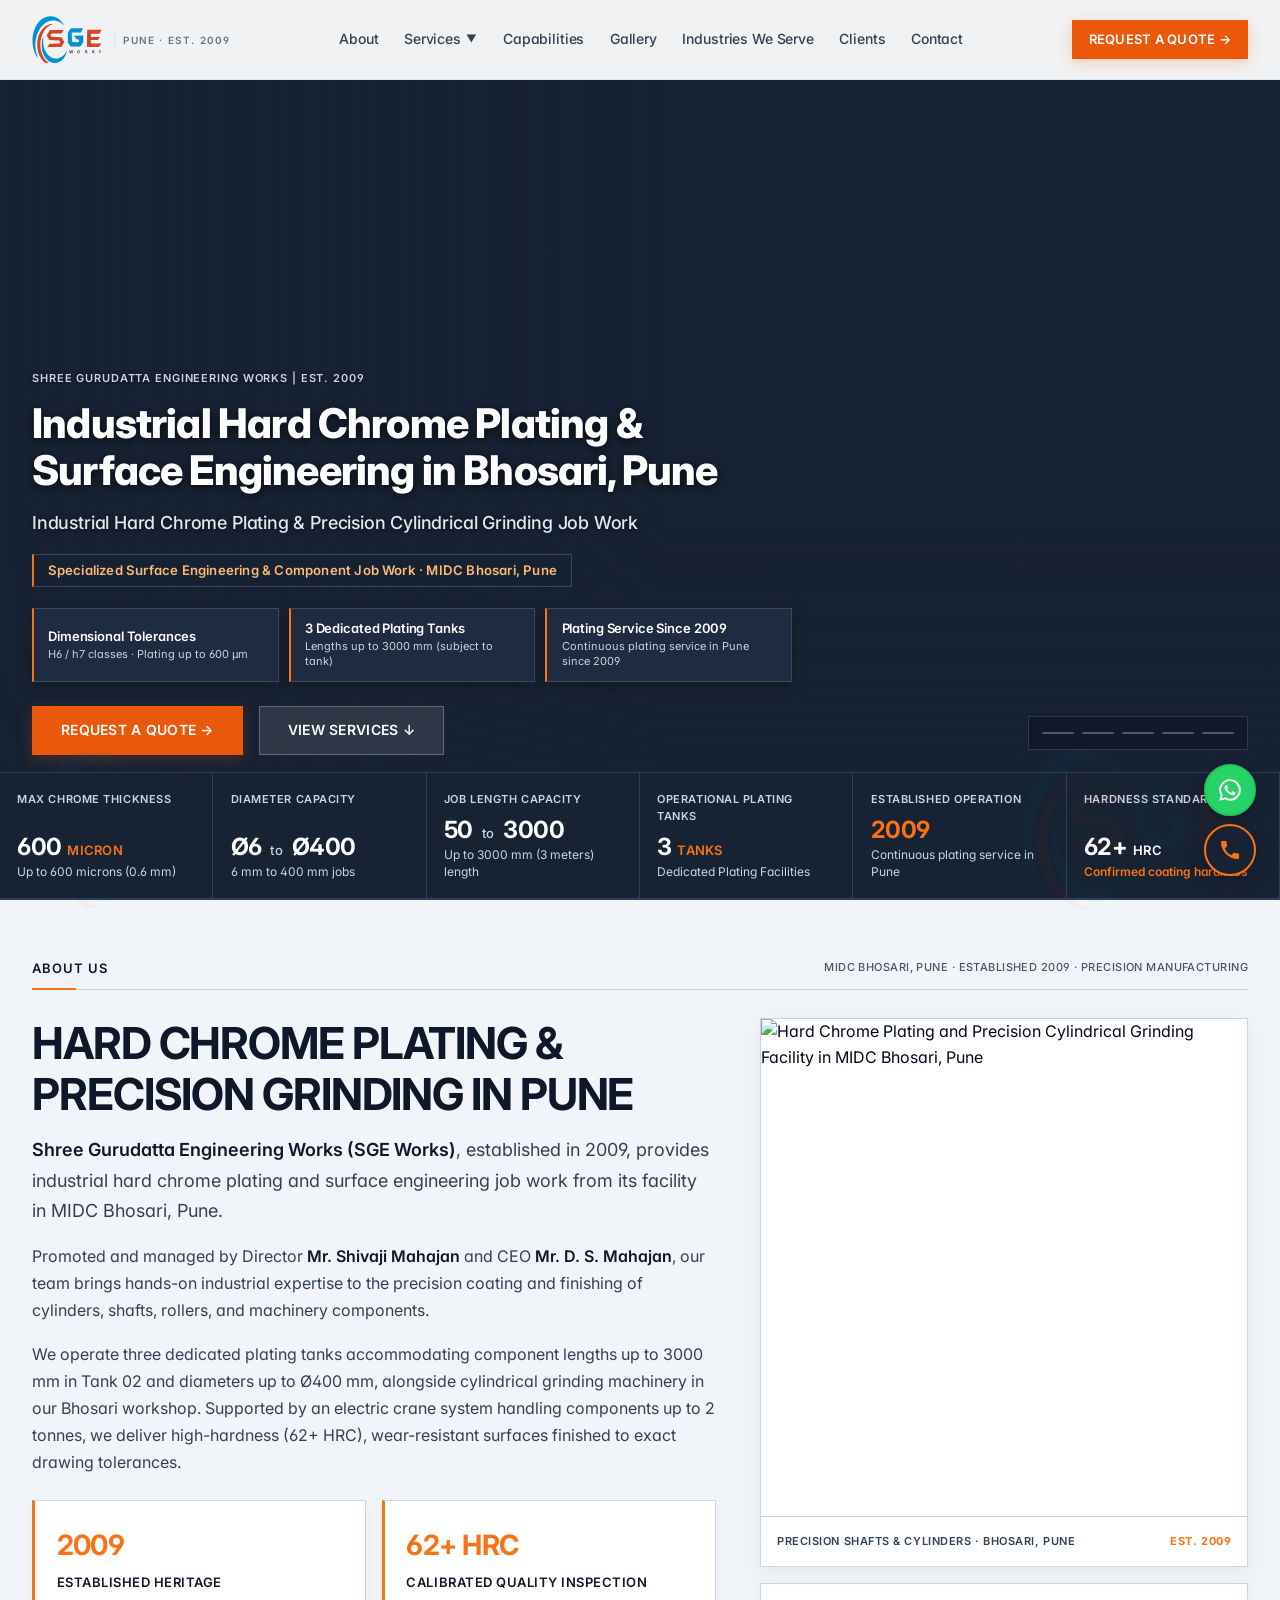
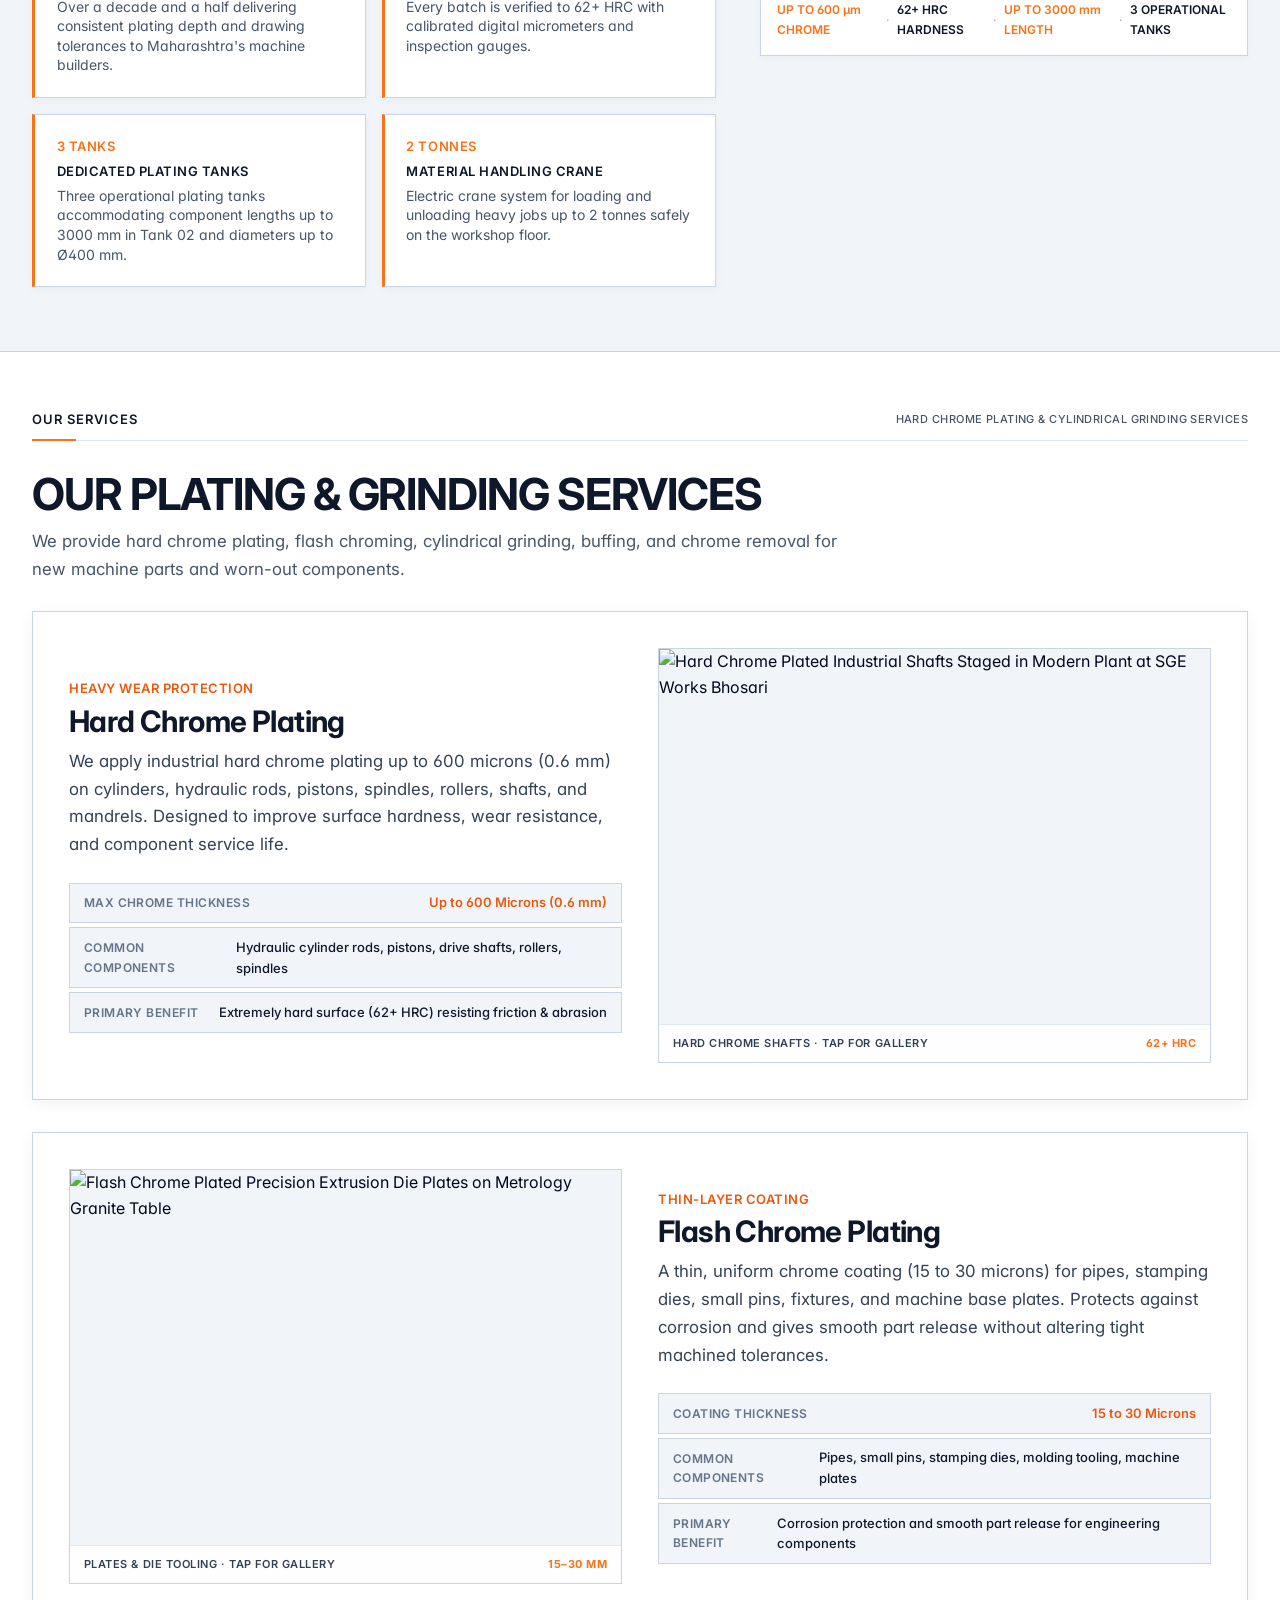
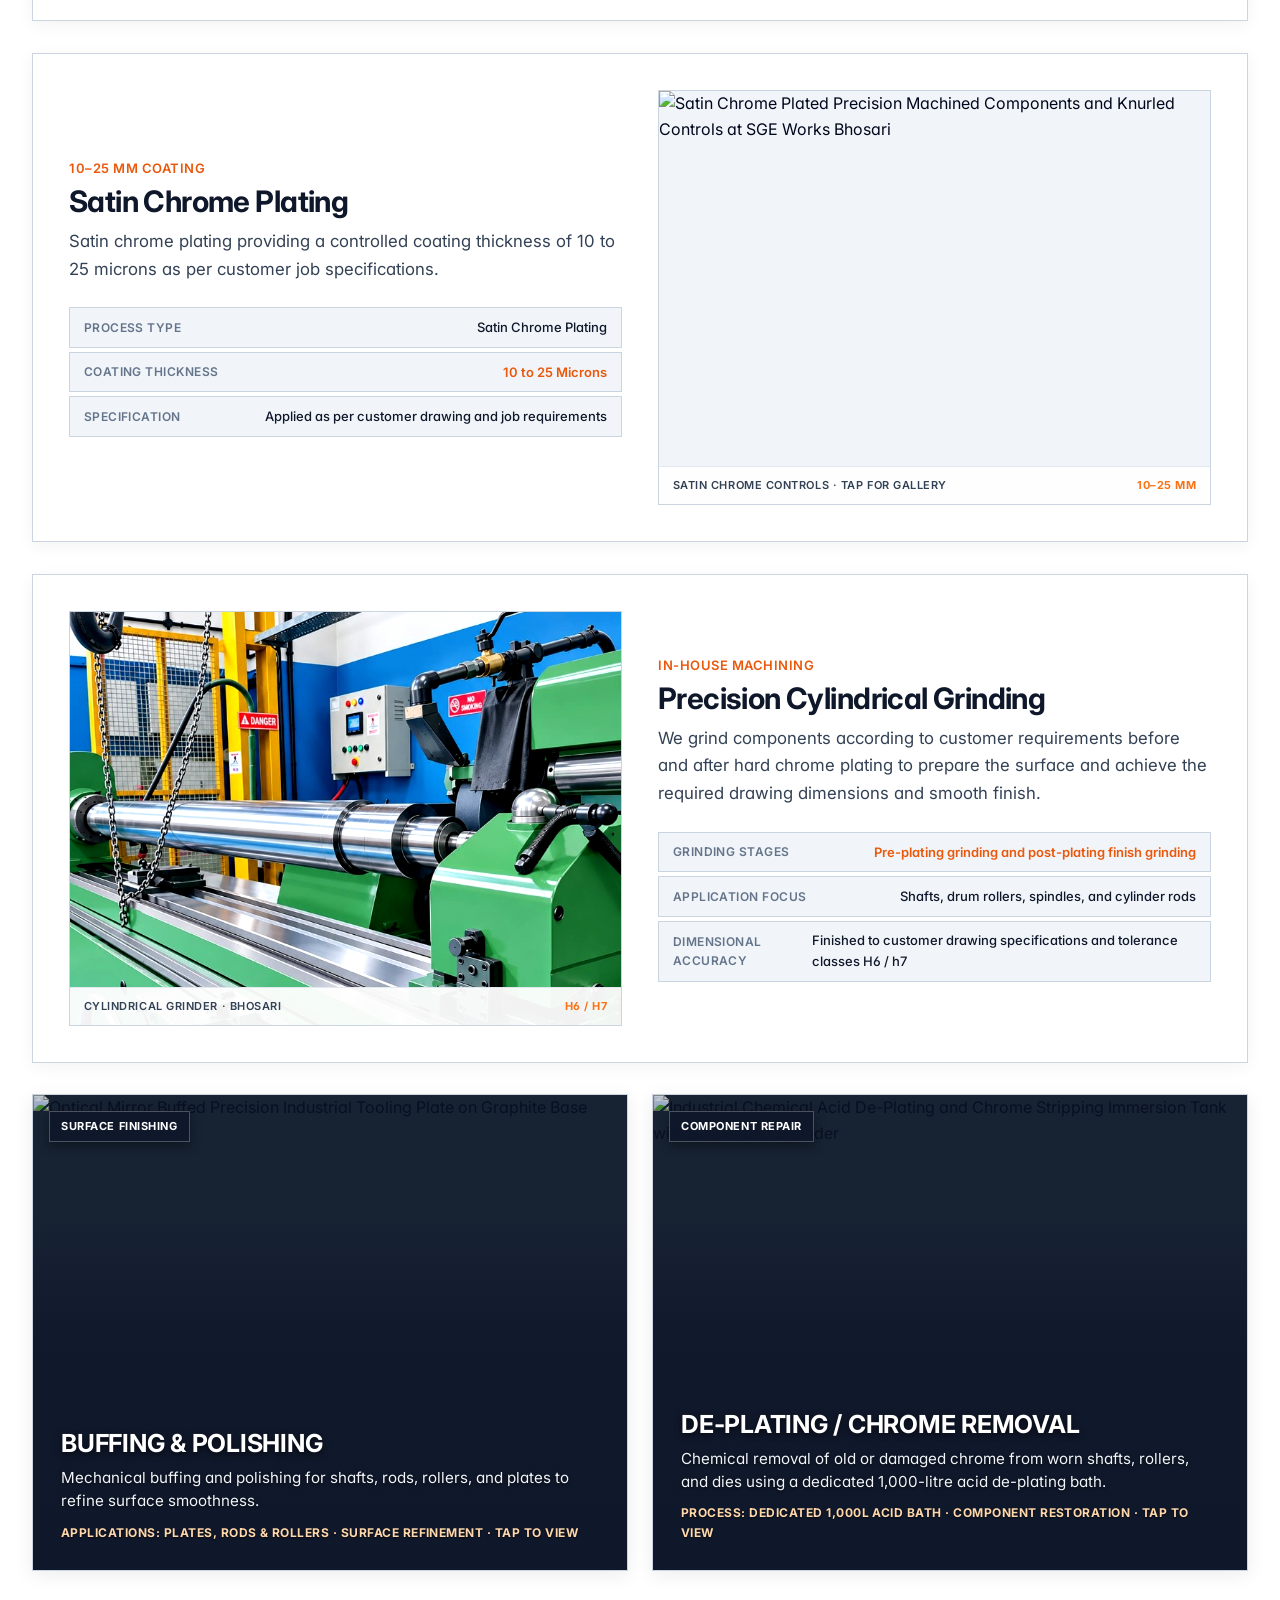
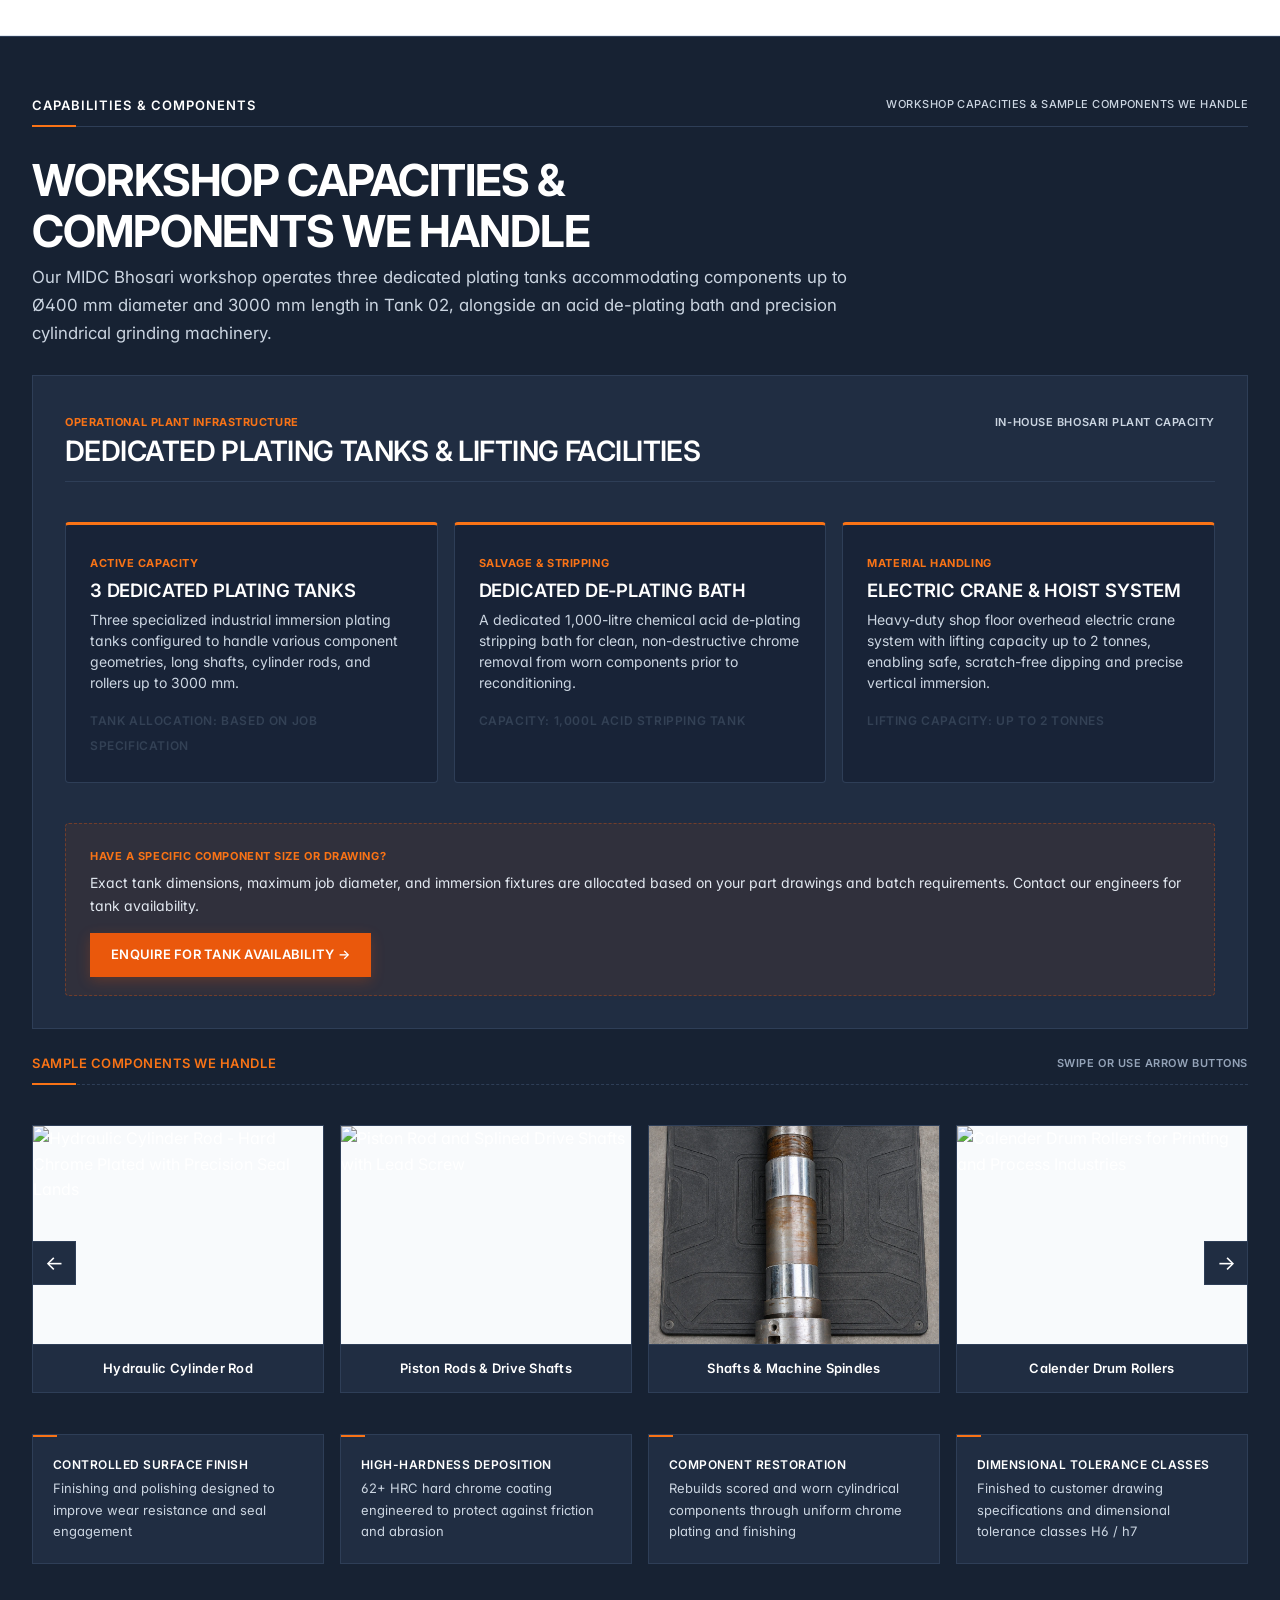
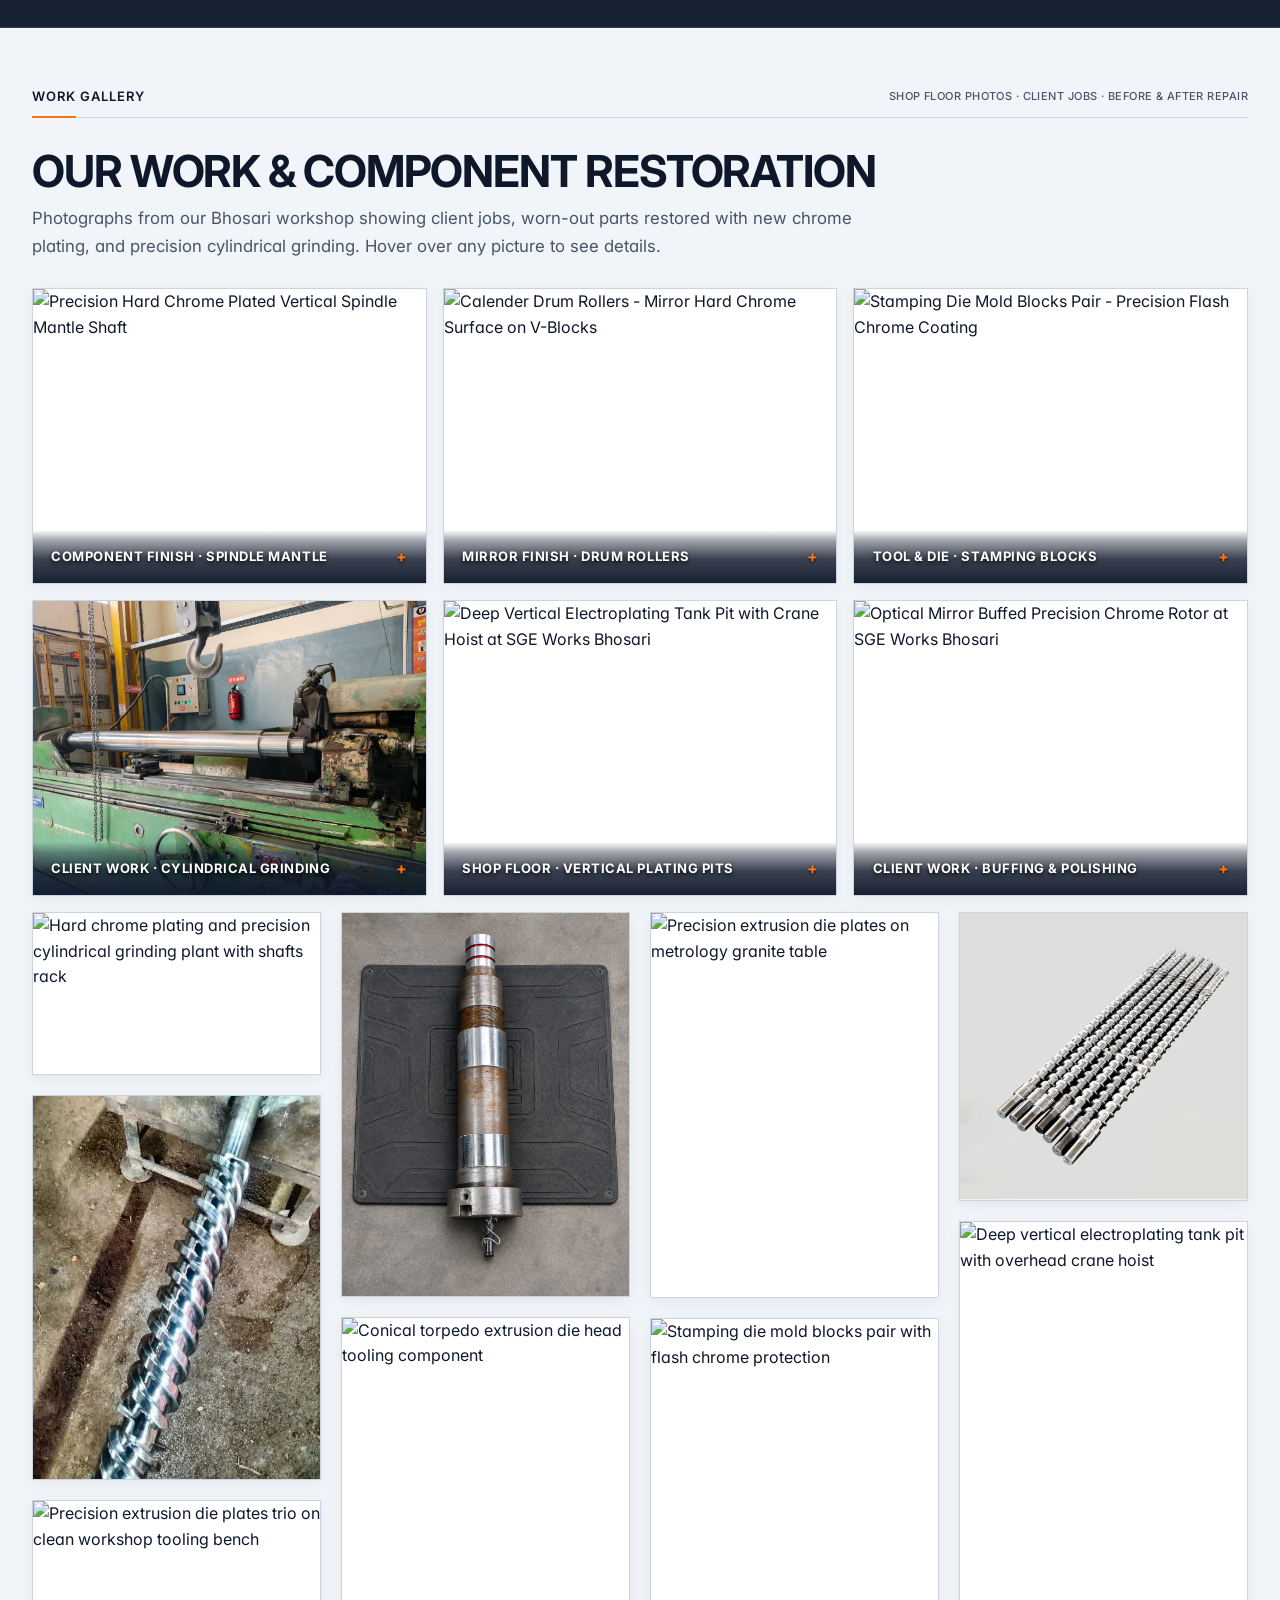
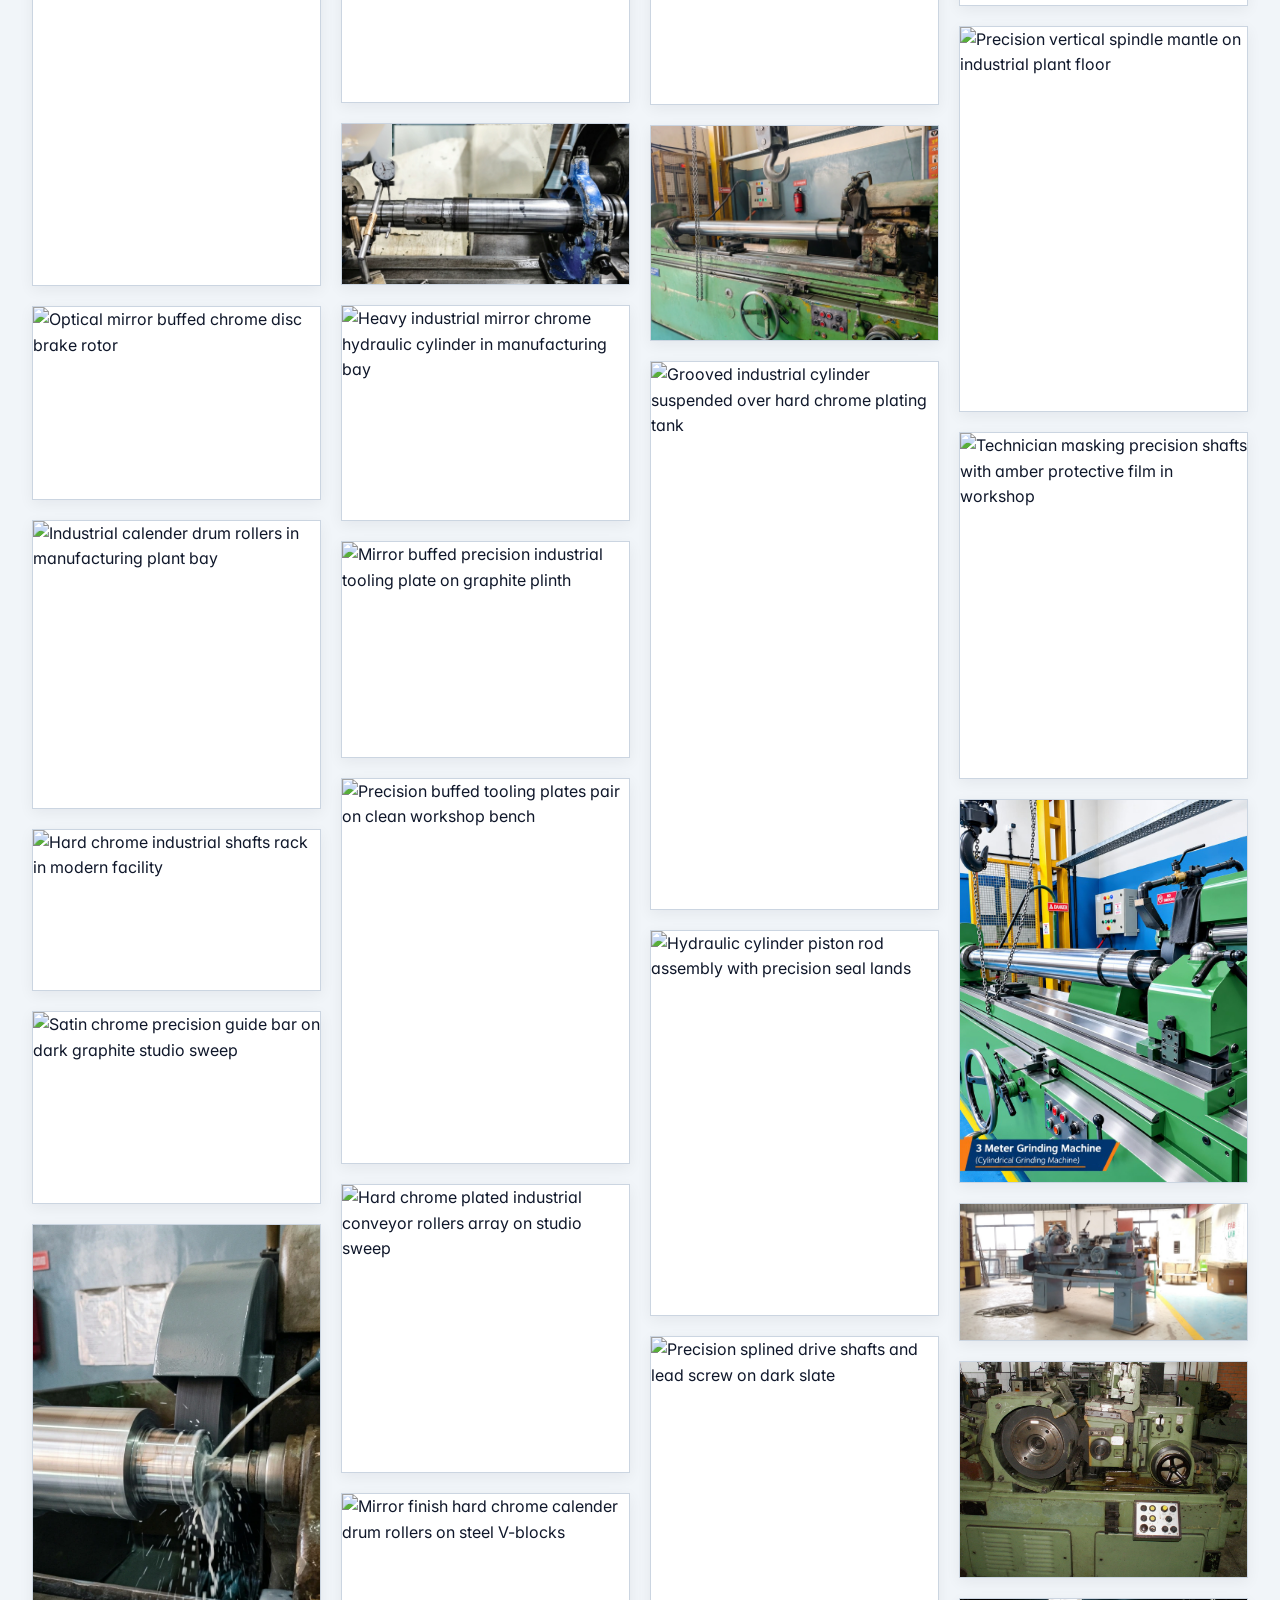
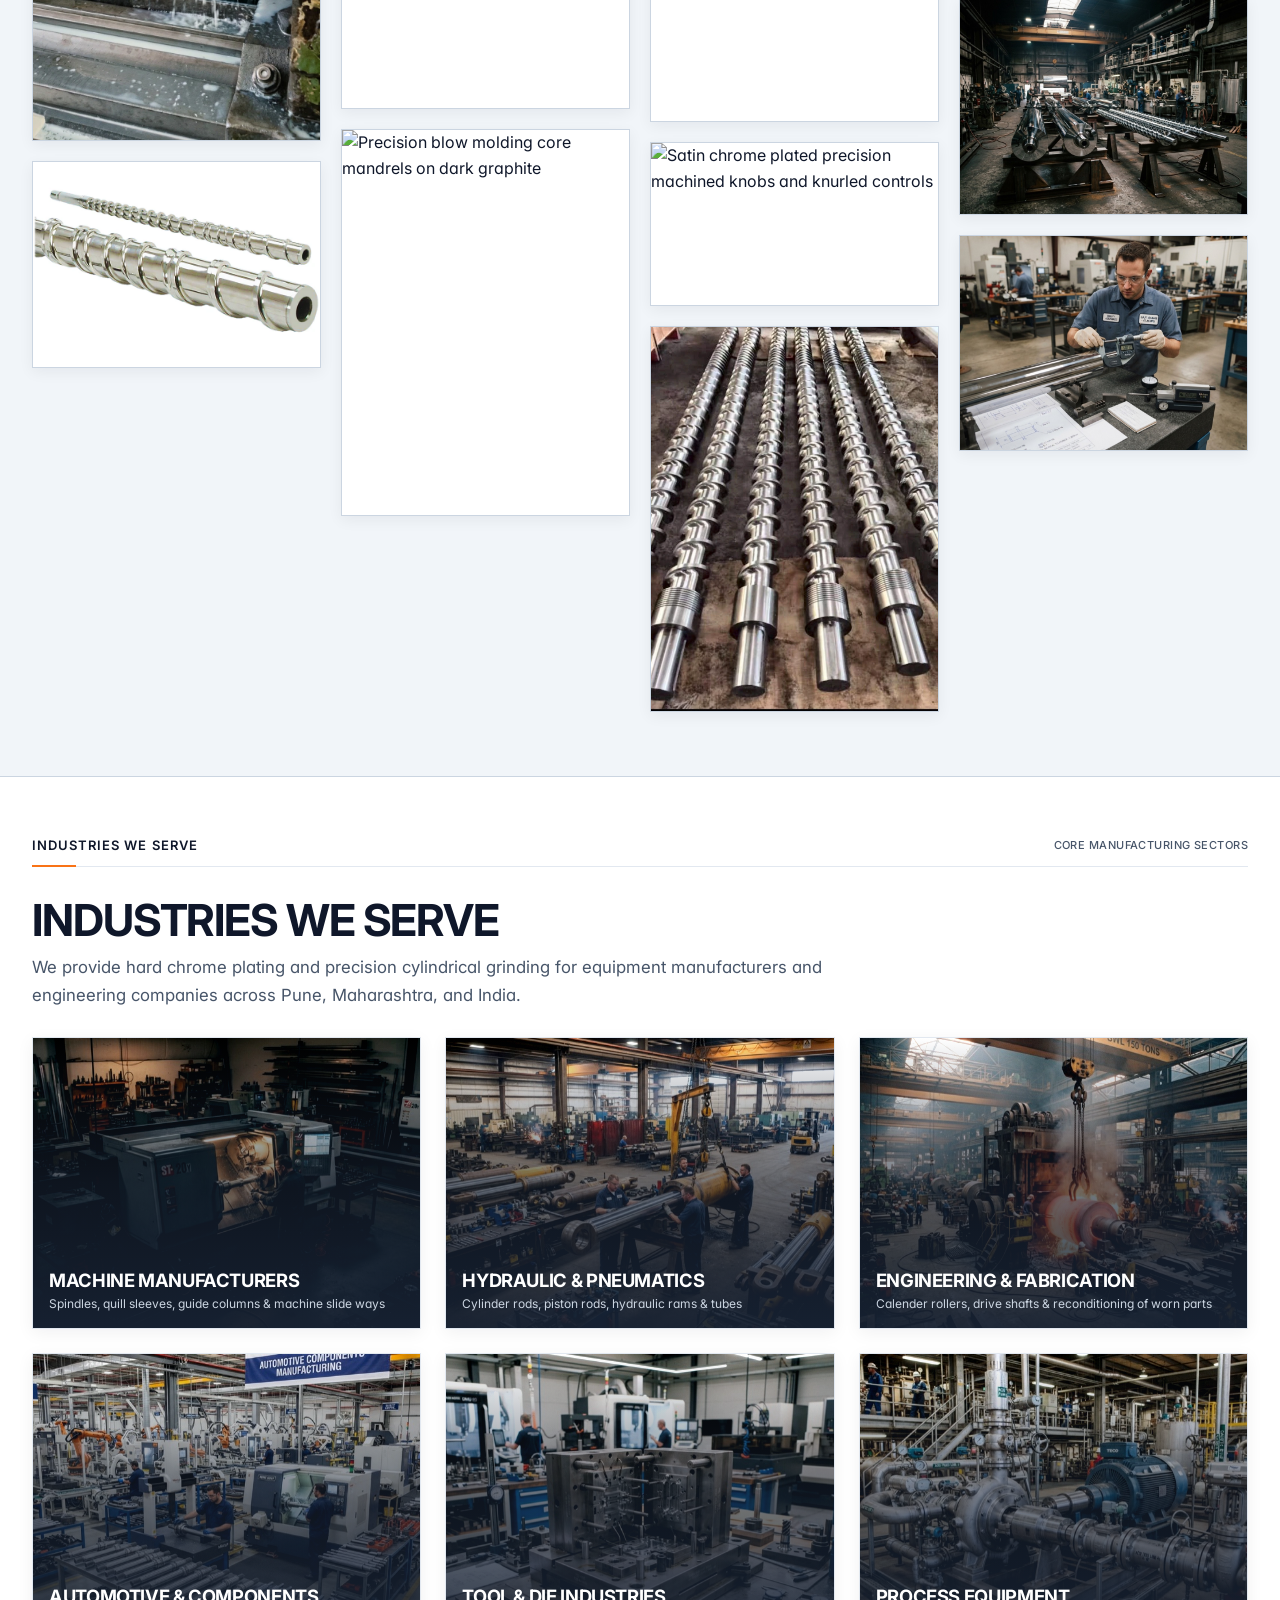
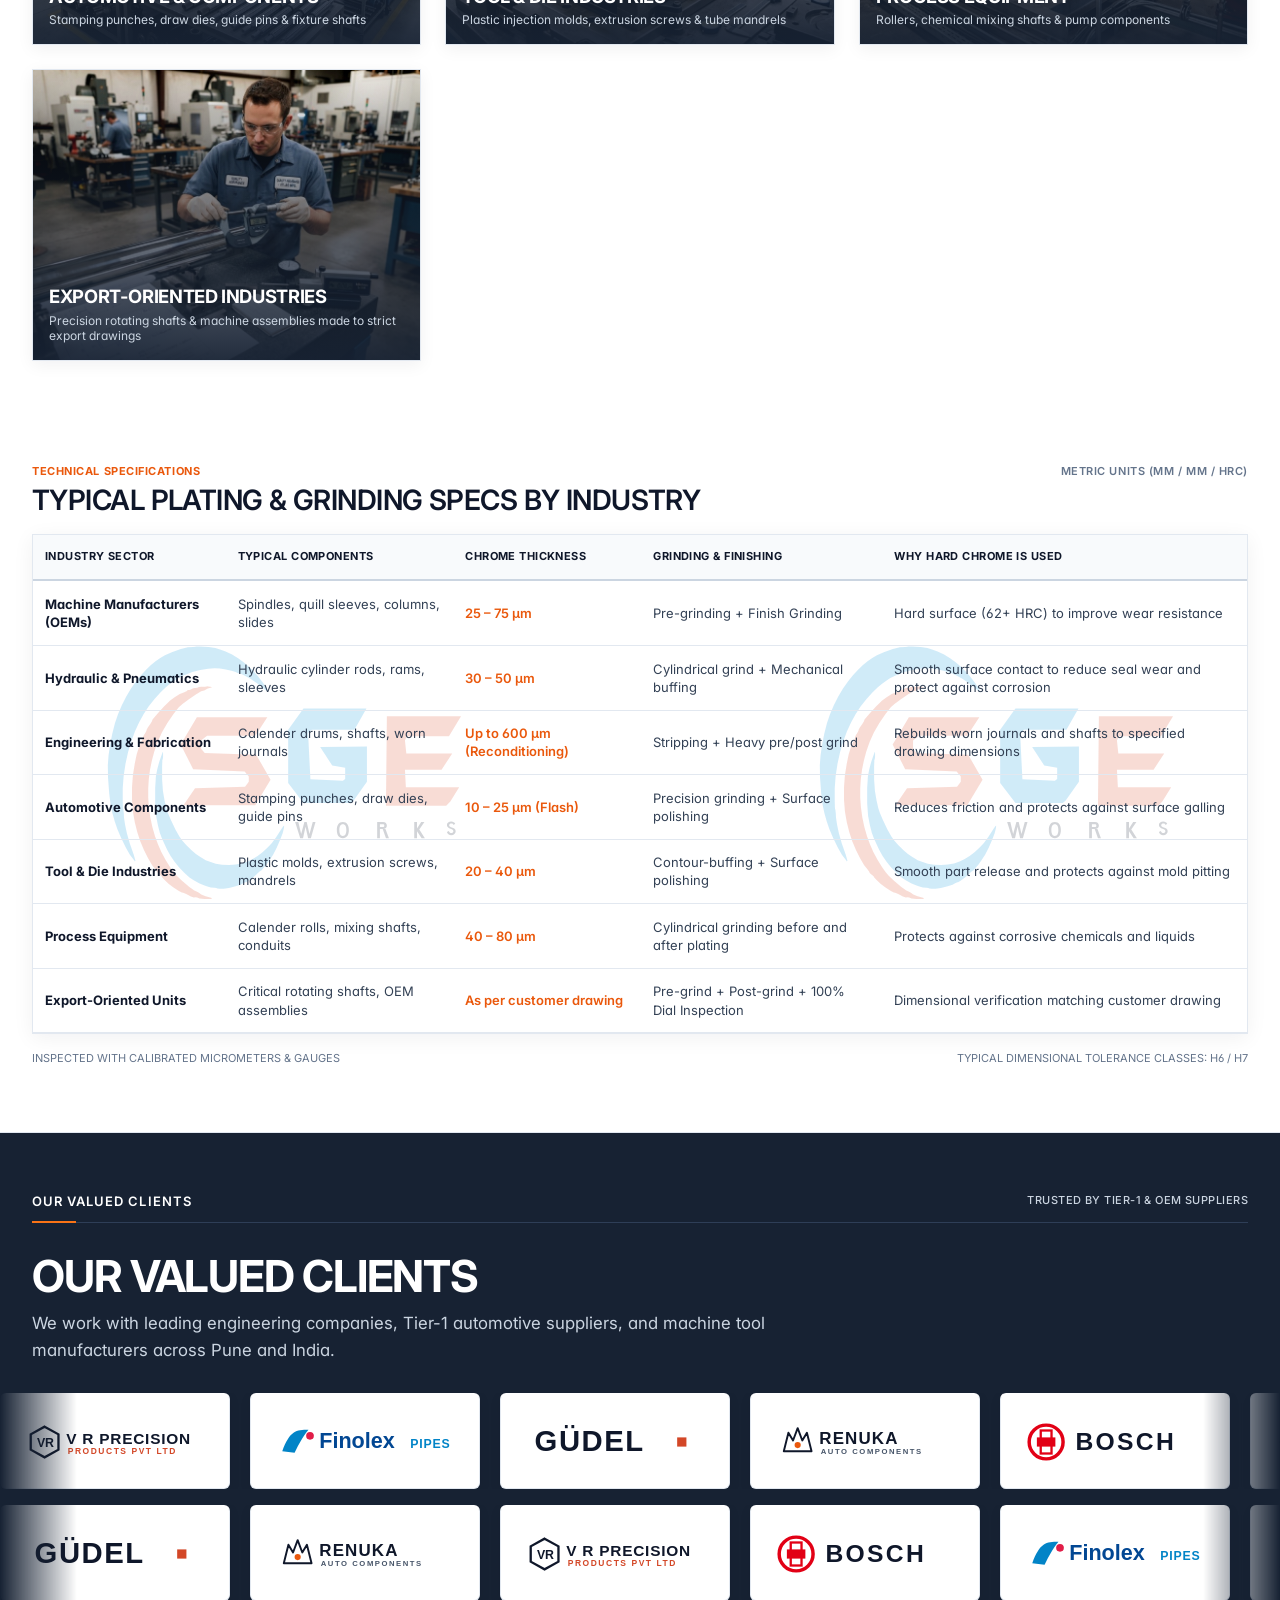
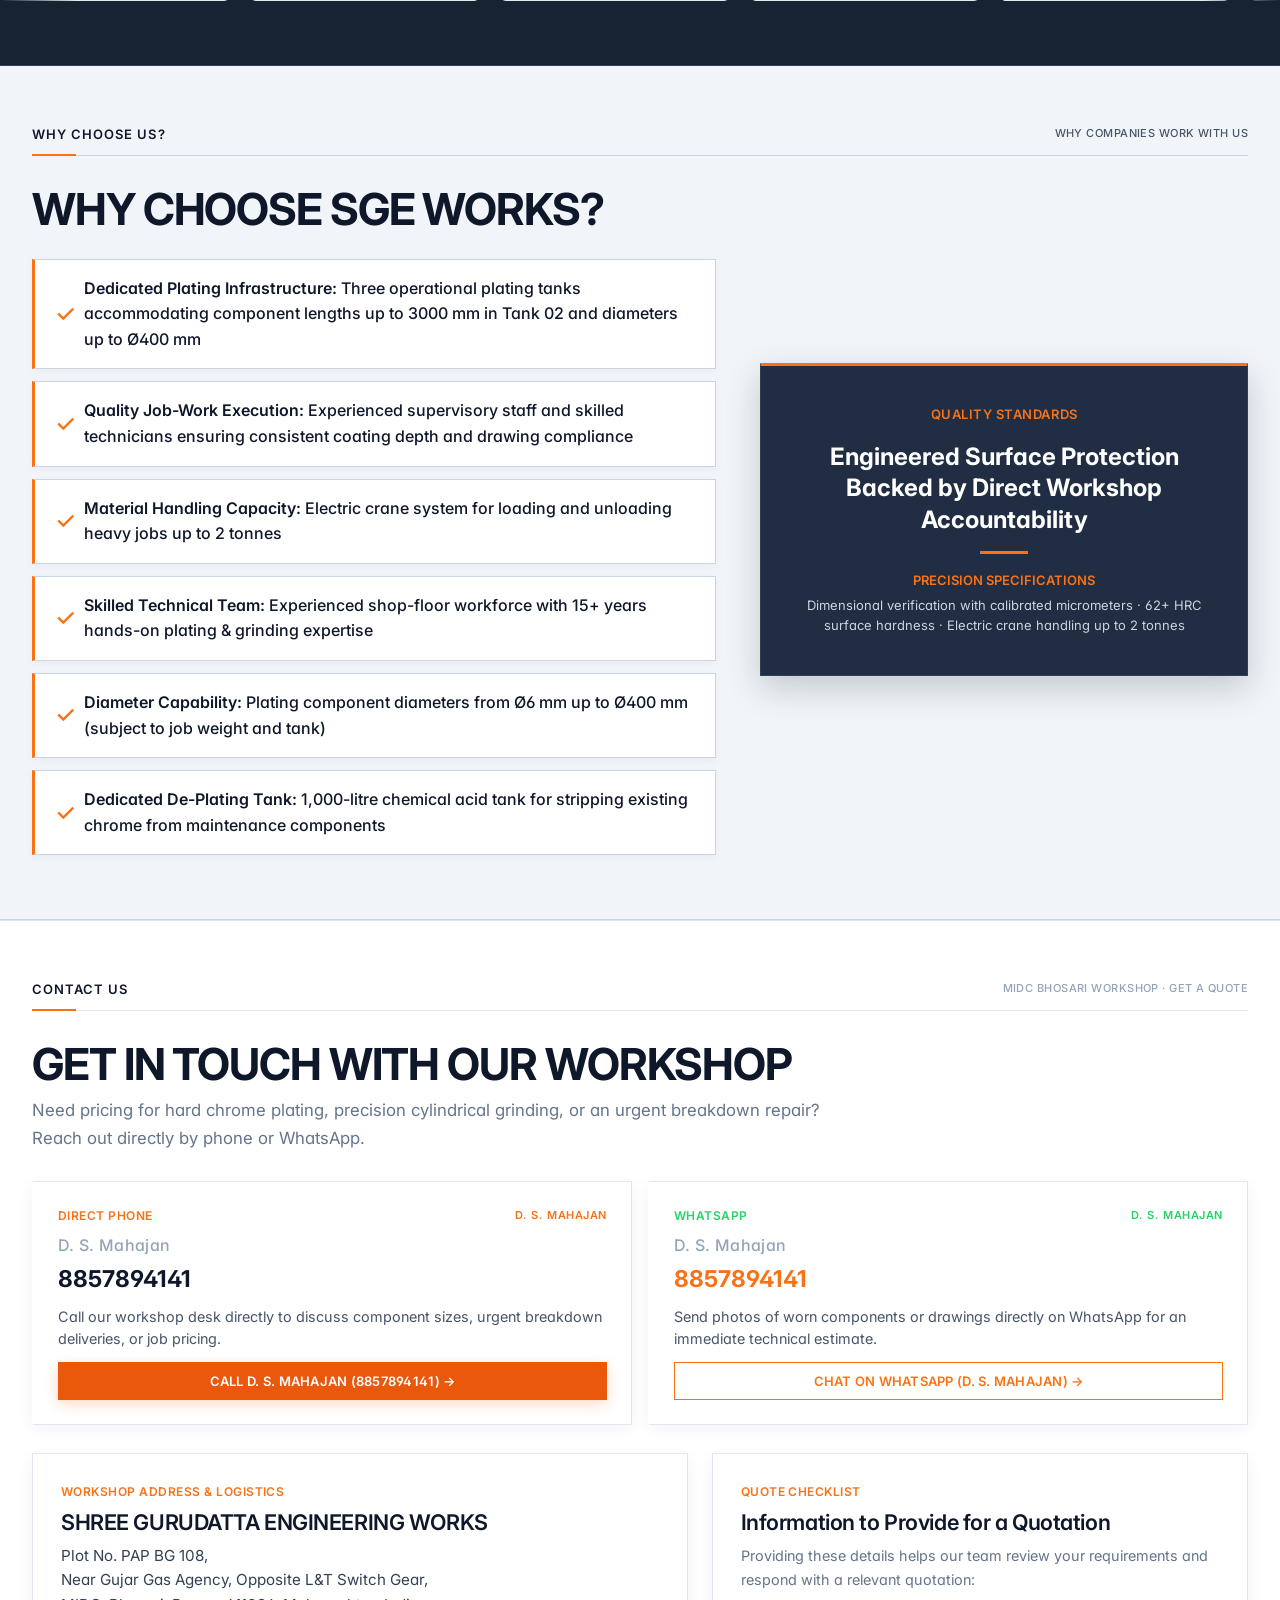
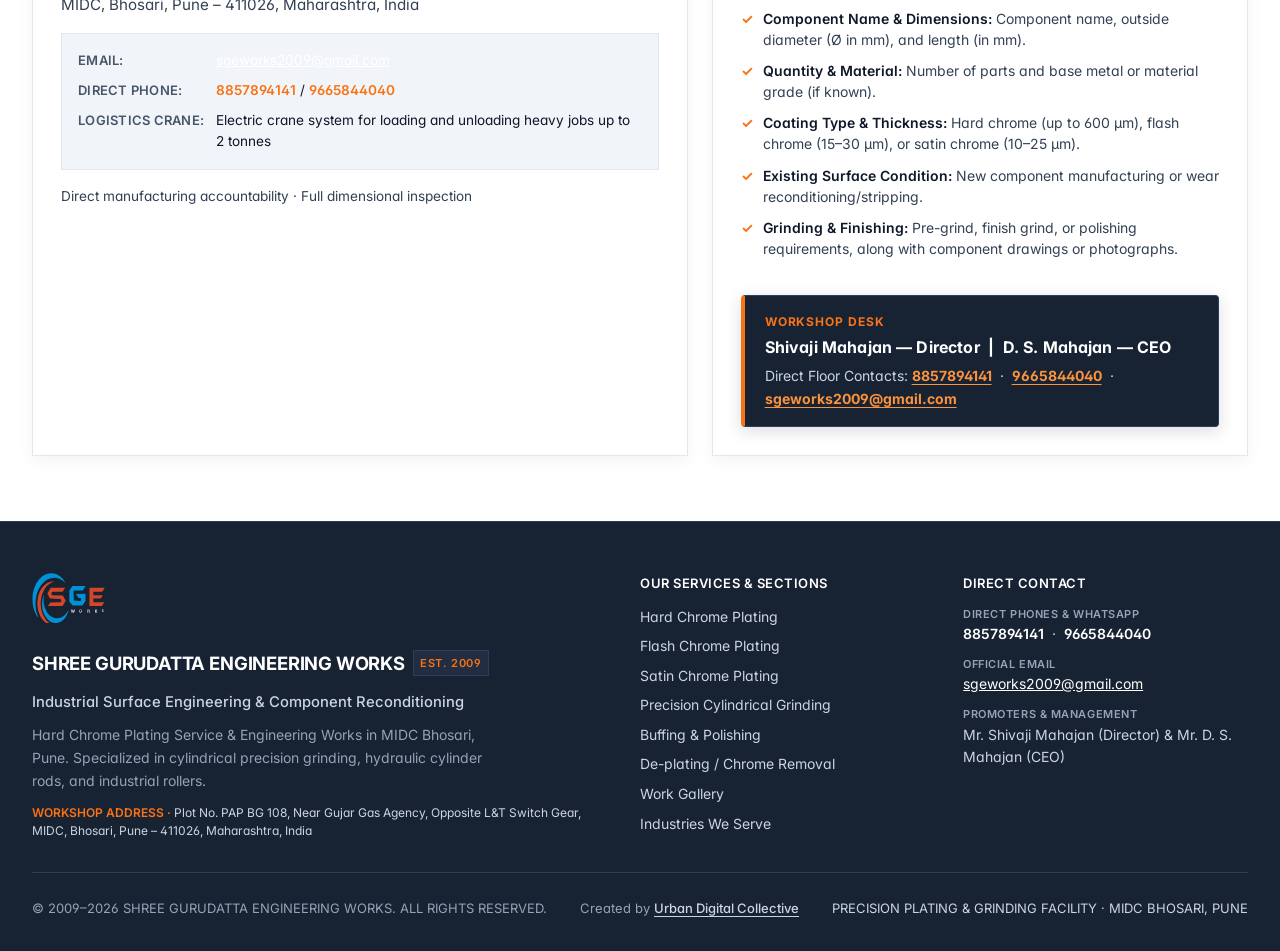
==== commit 0d3d7f01: "feat(website): integrate enhanced industrial photography library and optimize assets - Deploy 30 pro" ====
--- a/index.html
+++ b/index.html
@@ -19,17 +19,17 @@
   <meta property="og:site_name" content="SGE Works">
   <meta property="og:title" content="SGE Works: Hard Chrome Plating in Pune">
   <meta property="og:description" content="SGE Works (Shree Gurudatta Engineering Works) provides industrial hard chrome plating, precision cylindrical grinding and surface engineering services in Bhosari, Pune. Established in 2009.">
-  <meta property="og:image" content="https://sgeworks.com/assets/images/hero-cylindrical-chrome-machining.jpg">
-  <meta property="og:image:width" content="1200">
-  <meta property="og:image:height" content="630">
-  <meta property="og:image:alt" content="Hard chrome plated industrial hydraulic cylinder rods at SGE Works Bhosari">
+  <meta property="og:image" content="https://sgeworks.com/assets/images/enhanced/hard-chrome-plating/hard-chrome-industrial-shafts-rack.webp">
+  <meta property="og:image:width" content="1376">
+  <meta property="og:image:height" content="768">
+  <meta property="og:image:alt" content="Hard chrome plated industrial shafts staged in modern facility at SGE Works Bhosari">
   <meta property="og:locale" content="en_IN">
 
   <!-- Twitter Card -->
   <meta name="twitter:card" content="summary_large_image">
   <meta name="twitter:title" content="SGE Works: Hard Chrome Plating in Pune">
   <meta name="twitter:description" content="Industrial hard chrome plating up to 600 microns and precision cylindrical grinding in MIDC Bhosari, Pune. Established 2009.">
-  <meta name="twitter:image" content="https://sgeworks.com/assets/images/hero-cylindrical-chrome-machining.jpg">
+  <meta name="twitter:image" content="https://sgeworks.com/assets/images/enhanced/hard-chrome-plating/hard-chrome-industrial-shafts-rack.webp">
 
   <!-- Theme & Favicon -->
   <meta name="theme-color" content="#0B1320">
@@ -61,7 +61,7 @@
         "description": "Industrial hard chrome plating, flash chrome plating, cylindrical precision grinding, buffing & polishing, and de-plating services for industrial components in MIDC Bhosari, Pune.",
         "url": "https://sgeworks.com/",
         "logo": "https://sgeworks.com/assets/icons/logo.svg",
-        "image": "https://sgeworks.com/assets/images/hero-cylindrical-chrome-machining.jpg",
+        "image": "https://sgeworks.com/assets/images/enhanced/hard-chrome-plating/hard-chrome-industrial-shafts-rack.webp",
         "foundingDate": "2009",
         "telephone": "+918857894141",
         "email": "sgeworks2009@gmail.com",
@@ -360,44 +360,44 @@
       <div class="hero-bg-layer hero-slider" aria-hidden="true">
         <div class="hero-images-track">
           <div class="hero-slide is-active">
-            <img src="assets/images/hero-cylindrical-chrome-machining.jpg" 
-                 alt="Hard chrome plated industrial hydraulic cylinder rods and precision machining facility" 
+            <img src="assets/images/enhanced/hard-chrome-plating/hard-chrome-industrial-shafts-rack.webp" 
+                 alt="Hard chrome plated industrial shafts staged in modern precision engineering facility" 
                  class="hero-slide-img" 
-                 width="1400" 
-                 height="781" 
+                 width="1376" 
+                 height="768" 
                  fetchpriority="high"
                  loading="eager">
           </div>
           <div class="hero-slide">
-            <img src="assets/images/hard-chrome-plating-tanks-bhosari.jpg" 
-                 alt="Industrial hard chrome plating immersion tank facility in Bhosari" 
+            <img src="assets/images/enhanced/satin-chrome-plating/satin-chrome-machined-knobs-hero.webp" 
+                 alt="Satin chrome plated precision machined components and knurled controls" 
                  class="hero-slide-img" 
-                 width="1400" 
-                 height="781" 
+                 width="1672" 
+                 height="941" 
                  loading="lazy">
           </div>
           <div class="hero-slide">
-            <img src="assets/images/precision-cylindrical-grinding-shafts.jpg" 
-                 alt="Precision cylindrical grinding for industrial shafts and rollers" 
+            <img src="assets/images/enhanced/piston-rod/heavy-industrial-mirror-chrome-hydraulic-cylinder.webp" 
+                 alt="Heavy-duty mirror hard chrome hydraulic cylinder ram in precision engineering plant" 
                  class="hero-slide-img" 
-                 width="1400" 
-                 height="781" 
+                 width="1200" 
+                 height="896" 
                  loading="lazy">
           </div>
           <div class="hero-slide">
-            <img src="assets/images/facility-inspection-quality-technician.jpg" 
-                 alt="Quality control technician verifying micrometer precision tolerances" 
+            <img src="assets/images/enhanced/drum-roller/hard-chrome-plated-rollers-pair.webp" 
+                 alt="Mirror-buffed hard chrome calender drum rollers on precision steel V-blocks" 
                  class="hero-slide-img" 
-                 width="1400" 
-                 height="781" 
+                 width="1200" 
+                 height="896" 
                  loading="lazy">
           </div>
           <div class="hero-slide">
-            <img src="assets/images/gallery/client-hydraulic-ram-grinding.jpg" 
-                 alt="Heavy-duty hydraulic ram precision grinding workshop" 
+            <img src="assets/images/enhanced/grinding/cylindrical-grinding-machine-shaft-crane.webp" 
+                 alt="Authentic 3-meter cylindrical grinding machine with mounted shaft and hoist crane" 
                  class="hero-slide-img" 
-                 width="1400" 
-                 height="781" 
+                 width="1200" 
+                 height="896" 
                  loading="lazy">
           </div>
         </div>
@@ -611,13 +611,13 @@
           <!-- Visual Column -->
           <div class="about-visual-col reveal-on-scroll">
             <figure class="about-image-frame">
-              <img src="assets/images/facility-inspection-quality-technician.jpg" 
-                   alt="SGE Works Pune Workshop Precision Inspection with Digital Micrometer" 
-                   width="1000" 
-                   height="747" 
+              <img src="assets/images/enhanced/hard-chrome-plating/hard-chrome-precision-grinding-facility-pune.webp" 
+                   alt="Hard Chrome Plating and Precision Cylindrical Grinding Facility in MIDC Bhosari, Pune" 
+                   width="1024" 
+                   height="576" 
                    loading="lazy">
               <figcaption class="about-img-tag">
-                <span class="label-mono-sm" style="color: var(--color-chrome-silver);">WORKSHOP PLANT · MIDC BHOSARI, PUNE</span>
+                <span class="label-mono-sm" style="color: var(--color-chrome-silver);">PRECISION SHAFTS &amp; CYLINDERS · BHOSARI, PUNE</span>
                 <span class="label-mono-sm" style="color: var(--color-furnace-orange); font-weight: 700;">EST. 2009</span>
               </figcaption>
             </figure>
@@ -688,13 +688,13 @@
             </div>
 
             <div class="service-media-pane service-gallery-shortcut" data-gallery-target="gallery-shaft" role="button" tabindex="0" title="Tap to view related component in Work Gallery">
-              <img src="assets/images/hard-chrome-hydraulic-rods.jpg" 
-                   alt="Industrial Hard Chrome Plated Hydraulic Cylinder Rods in Bhosari Pune Workshop" 
-                   width="900" 
-                   height="675" 
+              <img src="assets/images/enhanced/hard-chrome-plating/hard-chrome-industrial-shafts-rack.webp" 
+                   alt="Hard Chrome Plated Industrial Shafts Staged in Modern Plant at SGE Works Bhosari" 
+                   width="1376" 
+                   height="768" 
                    loading="lazy">
               <div class="service-media-caption">
-                <span class="label-mono-sm" style="color: var(--color-chrome-silver);">HYDRAULIC RODS · TAP FOR GALLERY</span>
+                <span class="label-mono-sm" style="color: var(--color-chrome-silver);">HARD CHROME SHAFTS · TAP FOR GALLERY</span>
                 <span class="label-mono-sm" style="color: var(--color-furnace-orange); font-weight: 700;">62+ HRC</span>
               </div>
             </div>
@@ -728,13 +728,13 @@
             </div>
 
             <div class="service-media-pane service-gallery-shortcut" data-gallery-target="gallery-mold-die" role="button" tabindex="0" title="Tap to view related component in Work Gallery">
-              <img src="assets/images/flash-chrome-components.jpg" 
-                   alt="Flash Chrome Plated Plates, Pipes, Small Pins and Molding Tooling Dies" 
-                   width="900" 
-                   height="675" 
+              <img src="assets/images/enhanced/dye-mold/precision-extrusion-die-plates-granite-table.webp" 
+                   alt="Flash Chrome Plated Precision Extrusion Die Plates on Metrology Granite Table" 
+                   width="896" 
+                   height="1200" 
                    loading="lazy">
               <div class="service-media-caption">
-                <span class="label-mono-sm" style="color: var(--color-chrome-silver);">PLATES, PIPES &amp; PINS · TAP FOR GALLERY</span>
+                <span class="label-mono-sm" style="color: var(--color-chrome-silver);">PLATES &amp; DIE TOOLING · TAP FOR GALLERY</span>
                 <span class="label-mono-sm" style="color: var(--color-furnace-orange); font-weight: 700;">15–30 μm</span>
               </div>
             </div>
@@ -768,13 +768,13 @@
             </div>
 
             <div class="service-media-pane service-gallery-shortcut" data-gallery-target="gallery-mold-die" role="button" tabindex="0" title="Tap to view related component in Work Gallery">
-              <img src="assets/images/satin-chrome-plating-mold-dies.jpg" 
-                   alt="Satin Chrome Plated Industrial Component (10–25 μm) at SGE Works Bhosari" 
-                   width="900" 
-                   height="675" 
+              <img src="assets/images/enhanced/satin-chrome-plating/satin-chrome-machined-knobs-hero.png" 
+                   alt="Satin Chrome Plated Precision Machined Components and Knurled Controls at SGE Works Bhosari" 
+                   width="1672" 
+                   height="941" 
                    loading="lazy">
               <div class="service-media-caption">
-                <span class="label-mono-sm" style="color: var(--color-chrome-silver);">SATIN CHROME PLATING · TAP FOR GALLERY</span>
+                <span class="label-mono-sm" style="color: var(--color-chrome-silver);">SATIN CHROME CONTROLS · TAP FOR GALLERY</span>
                 <span class="label-mono-sm" style="color: var(--color-furnace-orange); font-weight: 700;">10–25 μm</span>
               </div>
             </div>
@@ -809,7 +809,7 @@
 
             <div class="service-media-pane service-gallery-shortcut" data-gallery-target="gallery-grinding" role="button" tabindex="0" title="Tap to view related component in Work Gallery">
               <img src="assets/images/three-meter-cylindrical-grinding-machine.jpg" 
-                   alt="Precision Cylindrical Grinding Machine with steel shaft at SGE Works Bhosari" 
+                   alt="Authentic 3-meter Cylindrical Grinding Machine with mounted steel shaft at SGE Works Bhosari" 
                    width="768" 
                    height="1024" 
                    style="object-position: center 30%;" 
@@ -825,10 +825,10 @@
           <div class="services-split-grid reveal-on-scroll">
             <!-- 5. Buffing & Polishing -->
             <article class="service-split-card service-gallery-shortcut" id="service-buffing-polishing" data-gallery-target="gallery-mandrel" role="button" tabindex="0" title="Tap to view related component in Work Gallery">
-              <img src="assets/images/buffing-polishing-mirror-dies.jpg" 
-                   alt="Buffing and Polishing on Injection Molding Die and Steel Rollers" 
-                   width="900" 
-                   height="675" 
+              <img src="assets/images/enhanced/buffing-polishing/mirror-buffed-industrial-plate.webp" 
+                   alt="Optical Mirror Buffed Precision Industrial Tooling Plate on Graphite Base" 
+                   width="1200" 
+                   height="896" 
                    loading="lazy">
               <div class="service-split-overlay"></div>
               <span class="service-split-badge">SURFACE FINISHING</span>
@@ -843,10 +843,10 @@
 
             <!-- 6. De-plating / Chrome Removal -->
             <article class="service-split-card service-gallery-shortcut" id="service-deplating" data-gallery-target="gallery-tank" role="button" tabindex="0" title="Tap to view related component in Work Gallery">
-              <img src="assets/images/deplating-acid-stripping-tank.jpg" 
-                   alt="Industrial Chemical Acid De-Plating and Chrome Stripping Tank with Crane Hoist" 
-                   width="900" 
-                   height="675" 
+              <img src="assets/images/enhanced/piston-rod/hard-chrome-immersion-tank-grooved-cylinder.webp" 
+                   alt="Industrial Chemical Acid De-Plating and Chrome Stripping Immersion Tank with Suspended Cylinder" 
+                   width="840" 
+                   height="1600" 
                    loading="lazy">
               <div class="service-split-overlay"></div>
               <span class="service-split-badge">COMPONENT REPAIR</span>
@@ -886,68 +886,59 @@
           </p>
         </div>
 
-        <!-- Operational Plating Tanks & Material Handling Matrix -->
-        <div class="matrix-container reveal-on-scroll" style="margin-top: var(--space-lg); margin-bottom: var(--space-lg); background: var(--theme-steel-grey-surface); border: 1px solid var(--theme-steel-grey-border); padding: clamp(1rem, 2vw, 1.5rem);">
-          <div style="display: flex; align-items: baseline; justify-content: space-between; flex-wrap: wrap; gap: var(--space-xs); margin-bottom: var(--space-md);">
+        <!-- Operational Plating Tanks & Material Handling Facility -->
+        <div class="matrix-container reveal-on-scroll" style="margin-top: var(--space-lg); margin-bottom: var(--space-lg); background: var(--theme-steel-grey-surface); border: 1px solid var(--theme-steel-grey-border); padding: clamp(1.25rem, 2.5vw, 2rem);">
+          <div style="display: flex; align-items: baseline; justify-content: space-between; flex-wrap: wrap; gap: var(--space-xs); margin-bottom: var(--space-lg); border-bottom: 1px solid var(--theme-steel-grey-border); padding-bottom: var(--space-sm);">
             <div>
               <span class="label-mono-sm" style="color: var(--color-furnace-orange); font-weight: 700;">OPERATIONAL PLANT INFRASTRUCTURE</span>
               <h3 style="color: #ffffff; text-transform: uppercase; margin-bottom: 0.25rem;">Dedicated Plating Tanks &amp; Lifting Facilities</h3>
             </div>
-            <span class="label-mono-sm" style="color: var(--theme-steel-grey-muted);">CONFIRMED BROCHURE SPECIFICATIONS</span>
-          </div>
-
-          <div class="table-responsive-box table-responsive-dark">
-            <table class="engineering-table engineering-table-dark" summary="Specifications of operational plating tanks and lifting facilities at SGE Works">
-              <thead>
-                <tr>
-                  <th scope="col">Facility Unit</th>
-                  <th scope="col">Tank Dimensions (L × W × H)</th>
-                  <th scope="col">Documented Chemical Capacity</th>
-                  <th scope="col">Component Diameter</th>
-                  <th scope="col">Job Length Capability</th>
-                </tr>
-              </thead>
-              <tbody>
-                <tr>
-                  <td class="col-sector">Plating Tank 01</td>
-                  <td data-label="Dimensions">1000 × 1000 × 2000 mm</td>
-                  <td class="col-depth" data-label="Capacity">2,000 Litres</td>
-                  <td data-label="Diameter">Ø6 – Ø300 mm (subject to weight)</td>
-                  <td data-label="Length">50 – 1800 mm</td>
-                </tr>
-                <tr>
-                  <td class="col-sector">Plating Tank 02</td>
-                  <td data-label="Dimensions">1000 × 1000 × 3300 mm</td>
-                  <td class="col-depth" data-label="Capacity">Operational Envelope</td>
-                  <td data-label="Diameter">Ø6 – Ø400 mm (subject to weight)</td>
-                  <td data-label="Length">50 – 3000 mm</td>
-                </tr>
-                <tr>
-                  <td class="col-sector">Plating Tank 03</td>
-                  <td data-label="Dimensions">1000 × 1500 × 1500 mm</td>
-                  <td class="col-depth" data-label="Capacity">Operational Envelope</td>
-                  <td data-label="Diameter">Ø6 – Ø200 mm (subject to weight)</td>
-                  <td data-label="Length">Up to 1300 mm</td>
-                </tr>
-                <tr>
-                  <td class="col-sector">De-Plating Tank</td>
-                  <td data-label="Process">Dedicated chemical stripping bath</td>
-                  <td class="col-depth" data-label="Capacity">1,000 Litres Acid Bath</td>
-                  <td data-label="Components">Maintenance shafts &amp; tooling</td>
-                  <td data-label="Operation">Chrome removal job work</td>
-                </tr>
-                <tr>
-                  <td class="col-sector">Electric Crane System</td>
-                  <td data-label="Logistics" colspan="2">Shop floor material handling &amp; tank loading/unloading</td>
-                  <td class="col-depth" data-label="Capacity" colspan="2">Handling capacity up to 2 tonnes</td>
-                </tr>
-              </tbody>
-            </table>
-          </div>
-
-          <div class="table-footer-notes" style="color: var(--theme-steel-grey-muted); border-top-color: var(--theme-steel-grey-border);">
-            <span>MAXIMUM DIAMETER &amp; LENGTH RANGES DEPEND ON RELEVANT TANK AND COMPONENT WEIGHT</span>
-            <span>CRANE CAPACITY: UP TO 2 TONNES</span>
+            <span class="label-mono-sm" style="color: var(--theme-steel-grey-muted);">IN-HOUSE BHOSARI PLANT CAPACITY</span>
+          </div>
+
+          <div style="display: grid; grid-template-columns: repeat(auto-fit, minmax(280px, 1fr)); gap: var(--space-md); margin-bottom: var(--space-lg);">
+            
+            <!-- Unit 01: 3 Plating Tanks -->
+            <div style="background: rgba(15, 23, 42, 0.45); border: 1px solid var(--theme-steel-grey-border); border-top: 3px solid var(--color-furnace-orange); padding: 1.5rem; border-radius: 4px;">
+              <span class="label-mono-sm" style="color: var(--color-furnace-orange); font-weight: 700;">ACTIVE CAPACITY</span>
+              <h4 style="color: #ffffff; font-size: 1.15rem; margin-top: 0.35rem; margin-bottom: 0.5rem; text-transform: uppercase;">3 Dedicated Plating Tanks</h4>
+              <p style="color: #cbd5e1; font-size: 0.875rem; line-height: 1.5; margin-bottom: 0.85rem;">
+                Three specialized industrial immersion plating tanks configured to handle various component geometries, long shafts, cylinder rods, and rollers up to 3000 mm.
+              </p>
+              <span class="label-mono-sm" style="color: var(--color-chrome-silver); font-size: 0.75rem;">TANK ALLOCATION: BASED ON JOB SPECIFICATION</span>
+            </div>
+
+            <!-- Unit 02: De-Plating Bath -->
+            <div style="background: rgba(15, 23, 42, 0.45); border: 1px solid var(--theme-steel-grey-border); border-top: 3px solid var(--color-furnace-orange); padding: 1.5rem; border-radius: 4px;">
+              <span class="label-mono-sm" style="color: var(--color-furnace-orange); font-weight: 700;">SALVAGE &amp; STRIPPING</span>
+              <h4 style="color: #ffffff; font-size: 1.15rem; margin-top: 0.35rem; margin-bottom: 0.5rem; text-transform: uppercase;">Dedicated De-Plating Bath</h4>
+              <p style="color: #cbd5e1; font-size: 0.875rem; line-height: 1.5; margin-bottom: 0.85rem;">
+                A dedicated 1,000-litre chemical acid de-plating stripping bath for clean, non-destructive chrome removal from worn components prior to reconditioning.
+              </p>
+              <span class="label-mono-sm" style="color: var(--color-chrome-silver); font-size: 0.75rem;">CAPACITY: 1,000L ACID STRIPPING TANK</span>
+            </div>
+
+            <!-- Unit 03: Electric Crane System -->
+            <div style="background: rgba(15, 23, 42, 0.45); border: 1px solid var(--theme-steel-grey-border); border-top: 3px solid var(--color-furnace-orange); padding: 1.5rem; border-radius: 4px;">
+              <span class="label-mono-sm" style="color: var(--color-furnace-orange); font-weight: 700;">MATERIAL HANDLING</span>
+              <h4 style="color: #ffffff; font-size: 1.15rem; margin-top: 0.35rem; margin-bottom: 0.5rem; text-transform: uppercase;">Electric Crane &amp; Hoist System</h4>
+              <p style="color: #cbd5e1; font-size: 0.875rem; line-height: 1.5; margin-bottom: 0.85rem;">
+                Heavy-duty shop floor overhead electric crane system with lifting capacity up to 2 tonnes, enabling safe, scratch-free dipping and precise vertical immersion.
+              </p>
+              <span class="label-mono-sm" style="color: var(--color-chrome-silver); font-size: 0.75rem;">LIFTING CAPACITY: UP TO 2 TONNES</span>
+            </div>
+
+          </div>
+
+          <!-- Direct Enquiry Callout -->
+          <div style="display: flex; align-items: center; justify-content: space-between; flex-wrap: wrap; gap: var(--space-md); background: rgba(234, 88, 12, 0.08); border: 1px dashed rgba(234, 88, 12, 0.35); padding: 1.15rem 1.5rem; border-radius: 4px;">
+            <div>
+              <span class="label-mono-sm" style="color: var(--color-furnace-orange); font-weight: 700;">HAVE A SPECIFIC COMPONENT SIZE OR DRAWING?</span>
+              <p style="color: #e2e8f0; font-size: 0.875rem; margin-bottom: 0; margin-top: 0.2rem;">
+                Exact tank dimensions, maximum job diameter, and immersion fixtures are allocated based on your part drawings and batch requirements. Contact our engineers for tank availability.
+              </p>
+            </div>
+            <a href="#contact" class="btn btn-primary" style="padding: 0.65rem 1.25rem; font-size: 0.8125rem; white-space: nowrap;">Enquire for Tank Availability →</a>
           </div>
         </div>
 
@@ -964,97 +955,121 @@
               <!-- 01 Hydraulic Cylinder Rod -->
               <div class="component-slide-item">
                 <div class="component-img-box">
-                  <img src="assets/images/components/hydraulic-cylinder-rod.jpg" 
-                       alt="Hydraulic Cylinder Rod - Hard Chrome Plated" 
-                       width="600" 
-                       height="450" 
+                  <img src="assets/images/enhanced/piston-rod/hydraulic-cylinder-piston-rod-assembly.webp" 
+                       alt="Hydraulic Cylinder Rod - Hard Chrome Plated with Precision Seal Lands" 
+                       width="896" 
+                       height="1200" 
                        loading="lazy">
                 </div>
                 <div class="component-caption">Hydraulic Cylinder Rod</div>
               </div>
 
-              <!-- 02 Piston Rod -->
+              <!-- 02 Piston Rod & Drive Shafts -->
               <div class="component-slide-item">
                 <div class="component-img-box">
-                  <img src="assets/images/components/piston-rod.jpg" 
-                       alt="Piston Rod - Precision Hard Chrome Coated" 
-                       width="600" 
-                       height="450" 
+                  <img src="assets/images/enhanced/piston-rod/precision-splined-drive-shafts-leadscrew.webp" 
+                       alt="Piston Rod and Splined Drive Shafts with Lead Screw" 
+                       width="896" 
+                       height="1200" 
                        loading="lazy">
                 </div>
-                <div class="component-caption">Piston Rod</div>
+                <div class="component-caption">Piston Rods &amp; Drive Shafts</div>
               </div>
 
               <!-- 03 Shafts & Spindles -->
               <div class="component-slide-item">
                 <div class="component-img-box">
-                  <img src="assets/images/components/shafts-and-spindles.jpg" 
-                       alt="Shafts and Spindles for Machine Tools and Drives" 
-                       width="600" 
-                       height="450" 
+                  <img src="assets/images/enhanced/spindle/industrial-machine-tool-spindle-selective-chrome.webp" 
+                       alt="Industrial Machine Tool Spindle with Selective Hard Chrome Plating" 
+                       width="1086" 
+                       height="1448" 
                        loading="lazy">
                 </div>
-                <div class="component-caption">Shafts &amp; Spindles</div>
+                <div class="component-caption">Shafts &amp; Machine Spindles</div>
               </div>
 
               <!-- 04 Drum Rollers -->
               <div class="component-slide-item">
                 <div class="component-img-box">
-                  <img src="assets/images/components/drum-rollers.jpg" 
-                       alt="Drum Rollers for Printing and Process Industries" 
-                       width="600" 
-                       height="450" 
+                  <img src="assets/images/enhanced/drum-roller/hard-chrome-calender-drum-rollers.webp" 
+                       alt="Calender Drum Rollers for Printing and Process Industries" 
+                       width="1024" 
+                       height="1024" 
                        loading="lazy">
                 </div>
-                <div class="component-caption">Drum Rollers</div>
-              </div>
-
-              <!-- 05 Pipes & Tubes -->
+                <div class="component-caption">Calender Drum Rollers</div>
+              </div>
+
+              <!-- 05 Extrusion & Feed Screws -->
               <div class="component-slide-item">
                 <div class="component-img-box">
-                  <img src="assets/images/components/pipes-and-tubes.jpg" 
-                       alt="Pipes and Tubes with Internal and External Chrome Coating" 
-                       width="600" 
-                       height="450" 
+                  <img src="assets/images/enhanced/screw/hard-chrome-feed-screws-array.webp" 
+                       alt="Hard Chrome Plated Extruder and Injection Feed Screws" 
+                       width="1000" 
+                       height="1339" 
                        loading="lazy">
                 </div>
-                <div class="component-caption">Pipes &amp; Tubes</div>
-              </div>
-
-              <!-- 06 Mandrels -->
+                <div class="component-caption">Extrusion &amp; Feed Screws</div>
+              </div>
+
+              <!-- 06 Twin Screw Segments -->
               <div class="component-slide-item">
                 <div class="component-img-box">
-                  <img src="assets/images/components/mandrels.jpg" 
-                       alt="Mandrels for Tube Drawing and Forming" 
-                       width="600" 
-                       height="450" 
+                  <img src="assets/images/enhanced/screw/precision-twin-screw-segments-array.webp" 
+                       alt="Precision Twin Screw Extruder Flight Segments" 
+                       width="1000" 
+                       height="1000" 
                        loading="lazy">
                 </div>
-                <div class="component-caption">Mandrels</div>
-              </div>
-
-              <!-- 07 Dies & Fixtures -->
+                <div class="component-caption">Twin Screw Segments</div>
+              </div>
+
+              <!-- 07 Mandrels & Core Pins -->
               <div class="component-slide-item">
                 <div class="component-img-box">
-                  <img src="assets/images/components/dies-and-fixtures.jpg" 
-                       alt="Dies and Fixtures Flash Chrome Plated for Stamping" 
-                       width="600" 
-                       height="450" 
+                  <img src="assets/images/enhanced/dye-mold/precision-blow-molding-core-mandrels.webp" 
+                       alt="Precision Blow Molding Core Mandrels on Dark Graphite" 
+                       width="896" 
+                       height="1200" 
                        loading="lazy">
                 </div>
-                <div class="component-caption">Dies &amp; Fixtures</div>
-              </div>
-
-              <!-- 08 Machine Plates -->
+                <div class="component-caption">Mandrels &amp; Core Pins</div>
+              </div>
+
+              <!-- 08 Dies & Extrusion Tooling -->
               <div class="component-slide-item">
                 <div class="component-img-box">
-                  <img src="assets/images/components/machine-plates.jpg" 
-                       alt="Machine Base Plates and Wear Surfaces" 
-                       width="600" 
-                       height="450" 
+                  <img src="assets/images/enhanced/dye-mold/conical-torpedo-die-head.webp" 
+                       alt="Conical Torpedo Extrusion Die Head Tooling" 
+                       width="896" 
+                       height="1200" 
                        loading="lazy">
                 </div>
-                <div class="component-caption">Machine Plates</div>
+                <div class="component-caption">Dies &amp; Extrusion Tooling</div>
+              </div>
+
+              <!-- 09 Machine Base Plates -->
+              <div class="component-slide-item">
+                <div class="component-img-box">
+                  <img src="assets/images/enhanced/buffing-polishing/precision-buffed-tooling-plates-pair.webp" 
+                       alt="Precision Buffed Machine Base Plates and Wear Surfaces" 
+                       width="896" 
+                       height="1200" 
+                       loading="lazy">
+                </div>
+                <div class="component-caption">Machine Plates &amp; Wear Beds</div>
+              </div>
+
+              <!-- 10 Conveyor & Guide Rollers -->
+              <div class="component-slide-item">
+                <div class="component-img-box">
+                  <img src="assets/images/enhanced/drum-roller/hard-chrome-conveyor-rollers-array.webp" 
+                       alt="Hard Chrome Plated Industrial Conveyor and Guide Rollers" 
+                       width="1024" 
+                       height="1024" 
+                       loading="lazy">
+                </div>
+                <div class="component-caption">Conveyor &amp; Guide Rollers</div>
               </div>
 
             </div>
@@ -1120,22 +1135,22 @@
           
           <!-- Tile 01: Shaft Salvage Before/After -->
           <div class="gallery-tile" id="gallery-shaft" tabindex="0" role="region" aria-label="Hydraulic Transmission Shaft Re-Chroming">
-            <img src="assets/images/gallery/shaft-salvage-before-after.jpg" 
-                 alt="Shaft Salvage Re-Chroming - Before: Worn Pitted Steel vs After: Hard Chrome Ground Finish" 
+            <img src="assets/images/enhanced/shaft-and-mantle/precision-vertical-spindle-mantle.webp" 
+                 alt="Precision Hard Chrome Plated Vertical Spindle Mantle Shaft" 
                  class="gallery-tile-img"
-                 width="1200" 
-                 height="675" 
+                 width="896" 
+                 height="1200" 
                  loading="lazy">
             <div class="gallery-tile-cue" aria-hidden="true">
-              <span class="gallery-tile-cue-title">Before &amp; After · Shaft Salvage</span>
+              <span class="gallery-tile-cue-title">Component Finish · Spindle Mantle</span>
               <span class="gallery-tile-cue-icon">+</span>
             </div>
             <div class="gallery-tile-overlay">
               <div class="gallery-tile-content">
-                <span class="gallery-tile-badge">BEFORE &amp; AFTER · SHAFT REPAIR</span>
-                <h3 class="gallery-tile-title">Hydraulic Drive Shaft</h3>
+                <span class="gallery-tile-badge">PRECISION FINISH · SHAFT REPAIR</span>
+                <h3 class="gallery-tile-title">Hydraulic &amp; Drive Spindles</h3>
                 <p class="gallery-tile-desc">
-                  Worn and pitted shaft stripped of old chrome, built back up with hard chrome coating up to 600 microns, and precision ground back to specified dimensions.
+                  Heavy-duty vertical spindle mantle stripped of worn plating, built back up with hard chrome coating up to 600 microns, and precision ground back to specified dimensions.
                 </p>
                 <div class="gallery-tile-tags">
                   <span class="gallery-tile-tag">Hard Chrome</span>
@@ -1148,26 +1163,26 @@
 
           <!-- Tile 02: Roller Before/After -->
           <div class="gallery-tile" id="gallery-roller" tabindex="0" role="region" aria-label="Printing and Calender Drum Roller">
-            <img src="assets/images/gallery/calender-drum-roller-before-after.jpg" 
-                 alt="Calender Drum Roller - Before: Scored and Abraded vs After: Buffed Chrome Finish" 
+            <img src="assets/images/enhanced/drum-roller/hard-chrome-plated-rollers-pair.webp" 
+                 alt="Calender Drum Rollers - Mirror Hard Chrome Surface on V-Blocks" 
                  class="gallery-tile-img"
                  width="1200" 
-                 height="675" 
+                 height="896" 
                  loading="lazy">
             <div class="gallery-tile-cue" aria-hidden="true">
-              <span class="gallery-tile-cue-title">Before &amp; After · Drum Roller</span>
+              <span class="gallery-tile-cue-title">Mirror Finish · Drum Rollers</span>
               <span class="gallery-tile-cue-icon">+</span>
             </div>
             <div class="gallery-tile-overlay">
               <div class="gallery-tile-content">
-                <span class="gallery-tile-badge">BEFORE &amp; AFTER · ROLLER REPAIR</span>
+                <span class="gallery-tile-badge">SURFACE FINISH · ROLLER REPAIR</span>
                 <h3 class="gallery-tile-title">Printing &amp; Calender Roller</h3>
                 <p class="gallery-tile-desc">
-                  Scored roller resurfaced with uniform hard chrome and buffed to a smooth, polished finish.
+                  Scored roller resurfaced with uniform hard chrome and buffed to an optical mirror finish with Ra down to 0.05 microns.
                 </p>
                 <div class="gallery-tile-tags">
                   <span class="gallery-tile-tag">Buffing &amp; Polishing</span>
-                  <span class="gallery-tile-tag">Polished Surface</span>
+                  <span class="gallery-tile-tag">Mirror Finish</span>
                   <span class="gallery-tile-tag">Drum Rollers</span>
                 </div>
               </div>
@@ -1176,27 +1191,27 @@
 
           <!-- Tile 03: Mold Die Before/After -->
           <div class="gallery-tile" id="gallery-mold-die" tabindex="0" role="region" aria-label="Tool and Die Mold Insert Flash Plating">
-            <img src="assets/images/gallery/injection-mold-die-before-after.jpg" 
-                 alt="Tool and Die Mold Cavity - Before: Oxidized Insert vs After: 15 Micron Flash Chrome" 
+            <img src="assets/images/enhanced/dye-mold/stamping-die-mold-blocks-pair.webp" 
+                 alt="Stamping Die Mold Blocks Pair - Precision Flash Chrome Coating" 
                  class="gallery-tile-img"
-                 width="1200" 
-                 height="675" 
+                 width="896" 
+                 height="1200" 
                  loading="lazy">
             <div class="gallery-tile-cue" aria-hidden="true">
-              <span class="gallery-tile-cue-title">Before &amp; After · Mold Insert</span>
+              <span class="gallery-tile-cue-title">Tool &amp; Die · Stamping Blocks</span>
               <span class="gallery-tile-cue-icon">+</span>
             </div>
             <div class="gallery-tile-overlay">
               <div class="gallery-tile-content">
-                <span class="gallery-tile-badge">BEFORE &amp; AFTER · FLASH CHROME</span>
-                <h3 class="gallery-tile-title">Tool &amp; Die Mold Insert</h3>
+                <span class="gallery-tile-badge">TOOLING &amp; DIE · FLASH CHROME</span>
+                <h3 class="gallery-tile-title">Tool &amp; Die Mold Inserts</h3>
                 <p class="gallery-tile-desc">
-                  Injection mold core plated with 15 to 30 microns of flash chrome to protect against corrosion and promote smooth part release.
+                  Injection and stamping mold blocks plated with 15 to 30 microns of flash chrome to prevent abrasive wear and facilitate clean release.
                 </p>
                 <div class="gallery-tile-tags">
                   <span class="gallery-tile-tag">Flash Chrome</span>
                   <span class="gallery-tile-tag">Tool &amp; Die</span>
-                  <span class="gallery-tile-tag">Corrosion Protection</span>
+                  <span class="gallery-tile-tag">Wear Resistance</span>
                 </div>
               </div>
             </div>
@@ -1204,11 +1219,11 @@
 
           <!-- Tile 04: Cylindrical Grinding on Shafts -->
           <div class="gallery-tile" id="gallery-grinding" tabindex="0" role="region" aria-label="Cylindrical Grinding on Industrial Shafts">
-            <img src="assets/images/gallery/client-hydraulic-ram-grinding.jpg" 
-                 alt="Precision Cylindrical Grinding Workshop on Hydraulic Cylinder Shafts" 
+            <img src="assets/images/enhanced/grinding/cylindrical-grinding-machine-shaft-crane.webp" 
+                 alt="Precision Cylindrical Grinding Machine with Heavy Shaft and Crane Hoist" 
                  class="gallery-tile-img"
-                 width="1000" 
-                 height="558" 
+                 width="1200" 
+                 height="896" 
                  loading="lazy">
             <div class="gallery-tile-cue" aria-hidden="true">
               <span class="gallery-tile-cue-title">Client Work · Cylindrical Grinding</span>
@@ -1219,12 +1234,12 @@
                 <span class="gallery-tile-badge">CLIENT WORK · MACHINING</span>
                 <h3 class="gallery-tile-title">Cylindrical Grinding on Shafts</h3>
                 <p class="gallery-tile-desc">
-                  Pre-grinding and post-chrome finish grinding on industrial and hydraulic cylinder shafts.
+                  Pre-grinding and post-chrome finish grinding on industrial and hydraulic cylinder shafts up to 3000 mm in length.
                 </p>
                 <div class="gallery-tile-tags">
                   <span class="gallery-tile-tag">Precision Grinding</span>
                   <span class="gallery-tile-tag">Pre &amp; Post Grind</span>
-                  <span class="gallery-tile-tag">Dimensional Classes</span>
+                  <span class="gallery-tile-tag">3000mm Bed</span>
                 </div>
               </div>
             </div>
@@ -1232,22 +1247,22 @@
 
           <!-- Tile 05: Hard Chrome Tank Submersion -->
           <div class="gallery-tile" id="gallery-tank" tabindex="0" role="region" aria-label="Heavy Plating Tank Component Submersion">
-            <img src="assets/images/gallery/client-hard-chrome-tank-batch.jpg" 
-                 alt="Industrial Hard Chrome Plating Tanks in Operation at Bhosari Plant" 
+            <img src="assets/images/enhanced/shaft-and-mantle/deep-vertical-plating-pit-crane.webp" 
+                 alt="Deep Vertical Electroplating Tank Pit with Crane Hoist at SGE Works Bhosari" 
                  class="gallery-tile-img"
-                 width="1000" 
-                 height="747" 
+                 width="1200" 
+                 height="1600" 
                  loading="lazy">
             <div class="gallery-tile-cue" aria-hidden="true">
-              <span class="gallery-tile-cue-title">Shop Floor · Operational Plating Tanks</span>
+              <span class="gallery-tile-cue-title">Shop Floor · Vertical Plating Pits</span>
               <span class="gallery-tile-cue-icon">+</span>
             </div>
             <div class="gallery-tile-overlay">
               <div class="gallery-tile-content">
                 <span class="gallery-tile-badge">SHOP FLOOR · OPERATIONAL TANKS</span>
-                <h3 class="gallery-tile-title">Three Operational Plating Tanks</h3>
+                <h3 class="gallery-tile-title">Vertical Immersion Plating</h3>
                 <p class="gallery-tile-desc">
-                  Active industrial plating tanks in operation at our Bhosari facility: Tank 01 (1000 × 1000 × 2000 mm, 2,000L), Tank 02 (1000 × 1000 × 3300 mm), and Tank 03 (1000 × 1500 × 1500 mm).
+                  Deep vertical electroplating immersion facilities equipped with dedicated overhead hoists to handle heavy industrial spindles, cylinder shafts, and long mandrels.
                 </p>
                 <div class="gallery-tile-tags">
                   <span class="gallery-tile-tag">Tank 01 (2000L)</span>
@@ -1258,13 +1273,13 @@
             </div>
           </div>
 
-          <!-- Tile 06: Optical Buffing Mandrels -->
-          <div class="gallery-tile" id="gallery-mandrel" tabindex="0" role="region" aria-label="Buffing and Polishing on Tube Mandrels">
-            <img src="assets/images/gallery/client-mirror-polished-mandrels.jpg" 
-                 alt="Buffing and Surface Refinement on Industrial Tube Mandrels" 
+          <!-- Tile 06: Optical Buffing Mandrels & Rotors -->
+          <div class="gallery-tile" id="gallery-mandrel" tabindex="0" role="region" aria-label="Buffing and Polishing on Rotors and Mandrels">
+            <img src="assets/images/enhanced/buffing-polishing/mirror-buffed-chrome-rotor.webp" 
+                 alt="Optical Mirror Buffed Precision Chrome Rotor at SGE Works Bhosari" 
                  class="gallery-tile-img"
-                 width="1000" 
-                 height="558" 
+                 width="1536" 
+                 height="1024" 
                  loading="lazy">
             <div class="gallery-tile-cue" aria-hidden="true">
               <span class="gallery-tile-cue-title">Client Work · Buffing &amp; Polishing</span>
@@ -1272,32 +1287,15 @@
             </div>
             <div class="gallery-tile-overlay">
               <div class="gallery-tile-content">
-                <span class="gallery-tile-badge">CLIENT WORK · BUFFING &amp; POLISHING</span>
-                <h3 class="gallery-tile-title">Buffing &amp; Polishing on Mandrels</h3>
+                <span class="gallery-tile-badge">CLIENT WORK · SURFACE REFINEMENT</span>
+                <h3 class="gallery-tile-title">Mirror Buffing on Rotors &amp; Mandrels</h3>
                 <p class="gallery-tile-desc">
-                  Multi-stage mechanical polishing on tube drawing mandrels to refine surface smoothness.
+                  Multi-stage mechanical buffing on rotors, mandrels, and high-precision cylindrical surfaces to eliminate micro-imperfections and ensure smooth seal seating.
                 </p>
                 <div class="gallery-tile-tags">
                   <span class="gallery-tile-tag">Buffing &amp; Polishing</span>
-                  <span class="gallery-tile-tag">Mandrels</span>
-                  <span class="gallery-tile-tag">Surface Refinement</span>
-                </div>
-              </div>
-            </div>
-          </div>
-              <span class="gallery-tile-cue-icon">+</span>
-            </div>
-            <div class="gallery-tile-overlay">
-              <div class="gallery-tile-content">
-                <span class="gallery-tile-badge">CLIENT WORK · POLISHING</span>
-                <h3 class="gallery-tile-title">Mirror Polishing on Mandrels</h3>
-                <p class="gallery-tile-desc">
-                  Multi-stage mechanical polishing on tube drawing mandrels to eliminate surface scratches and prevent metal sticking.
-                </p>
-                <div class="gallery-tile-tags">
-                  <span class="gallery-tile-tag">Buffing &amp; Polishing</span>
-                  <span class="gallery-tile-tag">Mandrels</span>
-                  <span class="gallery-tile-tag">Mirror Finish</span>
+                  <span class="gallery-tile-tag">Rotors &amp; Mandrels</span>
+                  <span class="gallery-tile-tag">Ra 0.05 μm</span>
                 </div>
               </div>
             </div>
@@ -1307,41 +1305,110 @@
 
         <!-- Second Grid: Pure Client Work Showcase (Pinterest-Style Masonry Grid, No Captions/No Division) -->
         <div class="client-masonry-grid reveal-on-scroll" aria-label="Client Work Showcase Image Grid">
+          <div class="masonry-item" tabindex="0" role="img" aria-label="Hard chrome plating and precision cylindrical grinding plant with shafts rack">
+            <img src="assets/images/enhanced/hard-chrome-plating/hard-chrome-precision-grinding-facility-pune.webp" alt="Hard chrome plating and precision cylindrical grinding plant with shafts rack" class="masonry-img" width="1024" height="576" loading="lazy">
+          </div>
+          <div class="masonry-item" tabindex="0" role="img" aria-label="Variable pitch extruder screw flight helix with mirror chrome finish">
+            <img src="assets/images/enhanced/screw/variable-pitch-extruder-screw-helix.webp" alt="Variable pitch extruder screw flight helix with mirror chrome finish" class="masonry-img" width="480" height="640" loading="lazy">
+          </div>
+          <div class="masonry-item" tabindex="0" role="img" aria-label="Precision extrusion die plates trio on clean workshop tooling bench">
+            <img src="assets/images/enhanced/dye-mold/precision-extrusion-die-plates-trio.webp" alt="Precision extrusion die plates trio on clean workshop tooling bench" class="masonry-img" width="896" height="1200" loading="lazy">
+          </div>
+          <div class="masonry-item" tabindex="0" role="img" aria-label="Optical mirror buffed chrome disc brake rotor">
+            <img src="assets/images/enhanced/buffing-polishing/mirror-buffed-chrome-rotor.webp" alt="Optical mirror buffed chrome disc brake rotor" class="masonry-img" width="1536" height="1024" loading="lazy">
+          </div>
+          <div class="masonry-item" tabindex="0" role="img" aria-label="Industrial calender drum rollers in manufacturing plant bay">
+            <img src="assets/images/enhanced/drum-roller/hard-chrome-calender-drum-rollers.webp" alt="Industrial calender drum rollers in manufacturing plant bay" class="masonry-img" width="1024" height="1024" loading="lazy">
+          </div>
+          <div class="masonry-item" tabindex="0" role="img" aria-label="Hard chrome industrial shafts rack in modern facility">
+            <img src="assets/images/enhanced/hard-chrome-plating/hard-chrome-industrial-shafts-rack.webp" alt="Hard chrome industrial shafts rack in modern facility" class="masonry-img" width="1376" height="768" loading="lazy">
+          </div>
+          <div class="masonry-item" tabindex="0" role="img" aria-label="Satin chrome precision guide bar on dark graphite studio sweep">
+            <img src="assets/images/enhanced/satin-chrome-plating/satin-chrome-precision-guide-bar.webp" alt="Satin chrome precision guide bar on dark graphite studio sweep" class="masonry-img" width="2400" height="1600" loading="lazy">
+          </div>
+          <div class="masonry-item" tabindex="0" role="img" aria-label="Active cylindrical grinding wheel with flood coolant stream">
+            <img src="assets/images/enhanced/grinding/cylindrical-grinding-wheel-coolant-process.webp" alt="Active cylindrical grinding wheel with flood coolant stream" class="masonry-img" width="768" height="1376" loading="lazy">
+          </div>
+          <div class="masonry-item" tabindex="0" role="img" aria-label="Hard chrome plated industrial extrusion screws pair">
+            <img src="assets/images/enhanced/screw/hard-chrome-extrusion-screws-pair.webp" alt="Hard chrome plated industrial extrusion screws pair" class="masonry-img" width="700" height="502" loading="lazy">
+          </div>
+          <div class="masonry-item" tabindex="0" role="img" aria-label="Industrial machine tool spindle with selective chrome bands">
+            <img src="assets/images/enhanced/spindle/industrial-machine-tool-spindle-selective-chrome.webp" alt="Industrial machine tool spindle with selective chrome bands" class="masonry-img" width="1086" height="1448" loading="lazy">
+          </div>
+          <div class="masonry-item" tabindex="0" role="img" aria-label="Conical torpedo extrusion die head tooling component">
+            <img src="assets/images/enhanced/dye-mold/conical-torpedo-die-head.webp" alt="Conical torpedo extrusion die head tooling component" class="masonry-img" width="896" height="1200" loading="lazy">
+          </div>
+          <div class="masonry-item" tabindex="0" role="img" aria-label="Precision runout inspection with dial indicator gauge">
+            <img src="assets/images/enhanced/grinding/precision-runout-inspection-dial-indicator.webp" alt="Precision runout inspection with dial indicator gauge" class="masonry-img" width="1376" height="768" loading="lazy">
+          </div>
+          <div class="masonry-item" tabindex="0" role="img" aria-label="Heavy industrial mirror chrome hydraulic cylinder in manufacturing bay">
+            <img src="assets/images/enhanced/piston-rod/heavy-industrial-mirror-chrome-hydraulic-cylinder.webp" alt="Heavy industrial mirror chrome hydraulic cylinder in manufacturing bay" class="masonry-img" width="1200" height="896" loading="lazy">
+          </div>
+          <div class="masonry-item" tabindex="0" role="img" aria-label="Mirror buffed precision industrial tooling plate on graphite plinth">
+            <img src="assets/images/enhanced/buffing-polishing/mirror-buffed-industrial-plate.webp" alt="Mirror buffed precision industrial tooling plate on graphite plinth" class="masonry-img" width="1200" height="896" loading="lazy">
+          </div>
+          <div class="masonry-item" tabindex="0" role="img" aria-label="Precision buffed tooling plates pair on clean workshop bench">
+            <img src="assets/images/enhanced/buffing-polishing/precision-buffed-tooling-plates-pair.webp" alt="Precision buffed tooling plates pair on clean workshop bench" class="masonry-img" width="896" height="1200" loading="lazy">
+          </div>
+          <div class="masonry-item" tabindex="0" role="img" aria-label="Hard chrome plated industrial conveyor rollers array on studio sweep">
+            <img src="assets/images/enhanced/drum-roller/hard-chrome-conveyor-rollers-array.webp" alt="Hard chrome plated industrial conveyor rollers array on studio sweep" class="masonry-img" width="1024" height="1024" loading="lazy">
+          </div>
+          <div class="masonry-item" tabindex="0" role="img" aria-label="Mirror finish hard chrome calender drum rollers on steel V-blocks">
+            <img src="assets/images/enhanced/drum-roller/hard-chrome-plated-rollers-pair.webp" alt="Mirror finish hard chrome calender drum rollers on steel V-blocks" class="masonry-img" width="1200" height="896" loading="lazy">
+          </div>
+          <div class="masonry-item" tabindex="0" role="img" aria-label="Precision blow molding core mandrels on dark graphite">
+            <img src="assets/images/enhanced/dye-mold/precision-blow-molding-core-mandrels.webp" alt="Precision blow molding core mandrels on dark graphite" class="masonry-img" width="896" height="1200" loading="lazy">
+          </div>
+          <div class="masonry-item" tabindex="0" role="img" aria-label="Precision extrusion die plates on metrology granite table">
+            <img src="assets/images/enhanced/dye-mold/precision-extrusion-die-plates-granite-table.webp" alt="Precision extrusion die plates on metrology granite table" class="masonry-img" width="896" height="1200" loading="lazy">
+          </div>
+          <div class="masonry-item" tabindex="0" role="img" aria-label="Stamping die mold blocks pair with flash chrome protection">
+            <img src="assets/images/enhanced/dye-mold/stamping-die-mold-blocks-pair.webp" alt="Stamping die mold blocks pair with flash chrome protection" class="masonry-img" width="896" height="1200" loading="lazy">
+          </div>
+          <div class="masonry-item" tabindex="0" role="img" aria-label="Cylindrical grinding machine with mounted shaft and hoist crane">
+            <img src="assets/images/enhanced/grinding/cylindrical-grinding-machine-shaft-crane.webp" alt="Cylindrical grinding machine with mounted shaft and hoist crane" class="masonry-img" width="1200" height="896" loading="lazy">
+          </div>
+          <div class="masonry-item" tabindex="0" role="img" aria-label="Grooved industrial cylinder suspended over hard chrome plating tank">
+            <img src="assets/images/enhanced/piston-rod/hard-chrome-immersion-tank-grooved-cylinder.webp" alt="Grooved industrial cylinder suspended over hard chrome plating tank" class="masonry-img" width="840" height="1600" loading="lazy">
+          </div>
+          <div class="masonry-item" tabindex="0" role="img" aria-label="Hydraulic cylinder piston rod assembly with precision seal lands">
+            <img src="assets/images/enhanced/piston-rod/hydraulic-cylinder-piston-rod-assembly.webp" alt="Hydraulic cylinder piston rod assembly with precision seal lands" class="masonry-img" width="896" height="1200" loading="lazy">
+          </div>
+          <div class="masonry-item" tabindex="0" role="img" aria-label="Precision splined drive shafts and lead screw on dark slate">
+            <img src="assets/images/enhanced/piston-rod/precision-splined-drive-shafts-leadscrew.webp" alt="Precision splined drive shafts and lead screw on dark slate" class="masonry-img" width="896" height="1200" loading="lazy">
+          </div>
+          <div class="masonry-item" tabindex="0" role="img" aria-label="Satin chrome plated precision machined knobs and knurled controls">
+            <img src="assets/images/enhanced/satin-chrome-plating/satin-chrome-machined-knobs-hero.webp" alt="Satin chrome plated precision machined knobs and knurled controls" class="masonry-img" width="1672" height="941" loading="lazy">
+          </div>
+          <div class="masonry-item" tabindex="0" role="img" aria-label="Hard chrome plated extruder and injection feed screws array">
+            <img src="assets/images/enhanced/screw/hard-chrome-feed-screws-array.webp" alt="Hard chrome plated extruder and injection feed screws array" class="masonry-img" width="1000" height="1339" loading="lazy">
+          </div>
+          <div class="masonry-item" tabindex="0" role="img" aria-label="Precision twin screw extruder flight segments array">
+            <img src="assets/images/enhanced/screw/precision-twin-screw-segments-array.webp" alt="Precision twin screw extruder flight segments array" class="masonry-img" width="1000" height="1000" loading="lazy">
+          </div>
+          <div class="masonry-item" tabindex="0" role="img" aria-label="Deep vertical electroplating tank pit with overhead crane hoist">
+            <img src="assets/images/enhanced/shaft-and-mantle/deep-vertical-plating-pit-crane.webp" alt="Deep vertical electroplating tank pit with overhead crane hoist" class="masonry-img" width="1200" height="1600" loading="lazy">
+          </div>
+          <div class="masonry-item" tabindex="0" role="img" aria-label="Precision vertical spindle mantle on industrial plant floor">
+            <img src="assets/images/enhanced/shaft-and-mantle/precision-vertical-spindle-mantle.webp" alt="Precision vertical spindle mantle on industrial plant floor" class="masonry-img" width="896" height="1200" loading="lazy">
+          </div>
+          <div class="masonry-item" tabindex="0" role="img" aria-label="Technician masking precision shafts with amber protective film in workshop">
+            <img src="assets/images/enhanced/shaft-and-mantle/technician-masking-shafts-plating-prep.webp" alt="Technician masking precision shafts with amber protective film in workshop" class="masonry-img" width="1333" height="1600" loading="lazy">
+          </div>
+          <div class="masonry-item" tabindex="0" role="img" aria-label="Authentic 3-meter cylindrical grinding machine with mounted long shaft">
+            <img src="assets/images/three-meter-cylindrical-grinding-machine.jpg" alt="Authentic 3-meter cylindrical grinding machine with mounted long shaft" class="masonry-img" width="768" height="1024" loading="lazy">
+          </div>
           <div class="masonry-item" tabindex="0" role="img" aria-label="Industrial lathe machining steel cylinder shaft">
             <img src="assets/images/showcase/client-lathe-turning-shaft.jpg" alt="Industrial lathe machining steel cylinder shaft" class="masonry-img" width="1200" height="568" loading="lazy">
           </div>
-          <div class="masonry-item" tabindex="0" role="img" aria-label="Hard chrome plated hydraulic cylinder rods in workshop">
-            <img src="assets/images/hard-chrome-hydraulic-rods.jpg" alt="Hard chrome plated hydraulic cylinder rods in workshop" class="masonry-img" width="900" height="675" loading="lazy">
-          </div>
-          <div class="masonry-item" tabindex="0" role="img" aria-label="Authentic 3-meter cylindrical grinding machine in Bhosari workshop">
-            <img src="assets/images/three-meter-cylindrical-grinding-machine.jpg" alt="Authentic 3-meter cylindrical grinding machine with mounted long shaft" class="masonry-img" width="768" height="1024" loading="lazy">
-          </div>
-          <div class="masonry-item" tabindex="0" role="img" aria-label="Flash chrome plated tooling plates, pipes, and locator pins">
-            <img src="assets/images/flash-chrome-components.jpg" alt="Flash chrome plated tooling plates, pipes, and locator pins" class="masonry-img" width="1200" height="900" loading="lazy">
+          <div class="masonry-item" tabindex="0" role="img" aria-label="Centerless cylindrical grinder on machine shop floor">
+            <img src="assets/images/showcase/centerless-grinder-shop.jpg" alt="Centerless cylindrical grinder on machine shop floor" class="masonry-img" width="1024" height="768" loading="lazy">
           </div>
           <div class="masonry-item" tabindex="0" role="img" aria-label="Hard chrome immersion plating facility with heavy calender rollers">
-            <img src="assets/images/hard-chrome-plating-tanks-bhosari.jpg" alt="Hard chrome immersion plating facility with heavy calender rollers" class="masonry-img" width="1000" height="750" loading="lazy">
-          </div>
-          <div class="masonry-item" tabindex="0" role="img" aria-label="Optical mirror buffed dies and calender rollers">
-            <img src="assets/images/buffing-polishing-mirror-dies.jpg" alt="Optical mirror buffed dies and calender rollers" class="masonry-img" width="900" height="675" loading="lazy">
-          </div>
-          <div class="masonry-item" tabindex="0" role="img" aria-label="Centerless cylindrical grinder on machine shop floor">
-            <img src="assets/images/showcase/centerless-grinder-shop.jpg" alt="Centerless cylindrical grinder on machine shop floor" class="masonry-img" width="800" height="600" loading="lazy">
-          </div>
-          <div class="masonry-item" tabindex="0" role="img" aria-label="Precision cylindrical grinding on industrial shafts">
-            <img src="assets/images/precision-cylindrical-grinding-shafts.jpg" alt="Precision cylindrical grinding on industrial shafts" class="masonry-img" width="1000" height="750" loading="lazy">
-          </div>
-          <div class="masonry-item" tabindex="0" role="img" aria-label="Precision tooling injection mold dies with micrometer inspection gauges">
-            <img src="assets/images/components/dies-and-fixtures.jpg" alt="Precision tooling injection mold dies with micrometer inspection gauges" class="masonry-img" width="1000" height="562" loading="lazy">
-          </div>
-          <div class="masonry-item" tabindex="0" role="img" aria-label="Precision cylindrical chrome machining facility">
-            <img src="assets/images/hero-cylindrical-chrome-machining.jpg" alt="Precision cylindrical chrome machining facility" class="masonry-img" width="1400" height="781" loading="lazy">
-          </div>
-          <div class="masonry-item" tabindex="0" role="img" aria-label="Quality control technician verifying micrometer precision">
-            <img src="assets/images/facility-inspection-quality-technician.jpg" alt="Quality control technician verifying micrometer precision" class="masonry-img" width="1000" height="747" loading="lazy">
-          </div>
-          <div class="masonry-item" tabindex="0" role="img" aria-label="Chemical acid de-plating stripping bath with crane hoist">
-            <img src="assets/images/deplating-acid-stripping-tank.jpg" alt="Chemical acid de-plating stripping bath with crane hoist" class="masonry-img" width="900" height="675" loading="lazy">
+            <img src="assets/images/hard-chrome-plating-tanks-bhosari.jpg" alt="Hard chrome immersion plating facility with heavy calender rollers" class="masonry-img" width="900" height="672" loading="lazy">
+          </div>
+          <div class="masonry-item" tabindex="0" role="img" aria-label="Quality control technician verifying micrometer precision tolerances">
+            <img src="assets/images/facility-inspection-quality-technician.jpg" alt="Quality control technician verifying micrometer precision tolerances" class="masonry-img" width="1000" height="746" loading="lazy">
           </div>
         </div>
       </div>
@@ -1587,106 +1654,68 @@
             <!-- Set 1 -->
             <div class="clients-marquee-group">
               <div class="client-card">
-                <img src="assets/icons/clients/vr-precision.svg" alt="V R Precision Products Logo" class="client-logo" width="120" height="28" loading="lazy">
-                <div class="client-name">V R Precision</div>
-                <div class="client-sub">Products Pvt. Ltd.</div>
-              </div>
-              <div class="client-card">
-                <img src="assets/icons/clients/finolex.svg" alt="Finolex Pipes Logo" class="client-logo" width="120" height="28" loading="lazy">
-                <div class="client-name">Finolex</div>
-                <div class="client-sub">PIPES</div>
-              </div>
-              <div class="client-card">
-                <img src="assets/icons/clients/gudel.svg" alt="Gudel India Logo" class="client-logo" width="120" height="28" loading="lazy">
-                <div class="client-name">GÜDEL</div>
-                <div class="client-sub">India Pvt. Ltd.</div>
-              </div>
-              <div class="client-card">
-                <img src="assets/icons/clients/renuka.svg" alt="Renuka Auto Components Logo" class="client-logo" width="120" height="28" loading="lazy">
-                <div class="client-name">Renuka</div>
-                <div class="client-sub">Auto Components</div>
-              </div>
-              <div class="client-card">
-                <img src="assets/icons/clients/bosch.svg" alt="Bosch Automotive Logo" class="client-logo" width="120" height="28" loading="lazy">
-                <div class="client-name">BOSCH</div>
-                <div class="client-sub">Automotive &amp; Industrial</div>
-              </div>
-              <div class="client-card">
-                <img src="assets/icons/clients/hyt.svg" alt="HYT Engineering Logo" class="client-logo" width="120" height="28" loading="lazy">
-                <div class="client-name">HYT</div>
-                <div class="client-sub">Engineering Co. Pvt. Ltd.</div>
-              </div>
-              <div class="client-card">
-                <img src="assets/icons/clients/arai.svg" alt="ARAI Logo" class="client-logo" width="120" height="28" loading="lazy">
-                <div class="client-name">ARAI</div>
-                <div class="client-sub">Progress through Research</div>
-              </div>
-              <div class="client-card">
-                <img src="assets/icons/clients/skf.svg" alt="SKF Logo" class="client-logo" width="120" height="28" loading="lazy">
-                <div class="client-name">SKF</div>
-                <div class="client-sub">Bearings &amp; Units</div>
-              </div>
-              <div class="client-card">
-                <img src="assets/icons/clients/electronica.svg" alt="Electronica Logo" class="client-logo" width="120" height="28" loading="lazy">
-                <div class="client-name">Electronica</div>
-                <div class="client-sub">Machine Tools</div>
-              </div>
-              <div class="client-card">
-                <div class="client-name" style="font-size: 1.15rem; letter-spacing: 0.04em; margin-bottom: 0.2rem;">Verensol</div>
-                <div class="client-sub">Technologies Pvt. Ltd.</div>
+                <img src="assets/icons/clients/vr-precision.svg" alt="V R Precision Products Logo" class="client-logo" width="180" height="45" loading="lazy">
+              </div>
+              <div class="client-card">
+                <img src="assets/icons/clients/finolex.svg" alt="Finolex Pipes Logo" class="client-logo" width="180" height="45" loading="lazy">
+              </div>
+              <div class="client-card">
+                <img src="assets/icons/clients/gudel.svg" alt="Gudel India Logo" class="client-logo" width="180" height="45" loading="lazy">
+              </div>
+              <div class="client-card">
+                <img src="assets/icons/clients/renuka.svg" alt="Renuka Auto Components Logo" class="client-logo" width="180" height="45" loading="lazy">
+              </div>
+              <div class="client-card">
+                <img src="assets/icons/clients/bosch.svg" alt="Bosch Automotive Logo" class="client-logo" width="180" height="45" loading="lazy">
+              </div>
+              <div class="client-card">
+                <img src="assets/icons/clients/hyt.svg" alt="HYT Engineering Logo" class="client-logo" width="180" height="45" loading="lazy">
+              </div>
+              <div class="client-card">
+                <img src="assets/icons/clients/arai.svg" alt="ARAI Logo" class="client-logo" width="180" height="45" loading="lazy">
+              </div>
+              <div class="client-card">
+                <img src="assets/icons/clients/skf.svg" alt="SKF Logo" class="client-logo" width="180" height="45" loading="lazy">
+              </div>
+              <div class="client-card">
+                <img src="assets/icons/clients/electronica.svg" alt="Electronica Logo" class="client-logo" width="180" height="45" loading="lazy">
+              </div>
+              <div class="client-card">
+                <img src="assets/icons/clients/verensol.svg" alt="Verensol Technologies Logo" class="client-logo" width="180" height="45" loading="lazy">
               </div>
             </div>
 
             <!-- Set 2 (for continuous seamless loop) -->
             <div class="clients-marquee-group" aria-hidden="true">
               <div class="client-card">
-                <img src="assets/icons/clients/vr-precision.svg" alt="V R Precision Products Logo" class="client-logo" width="120" height="28" loading="lazy">
-                <div class="client-name">V R Precision</div>
-                <div class="client-sub">Products Pvt. Ltd.</div>
-              </div>
-              <div class="client-card">
-                <img src="assets/icons/clients/finolex.svg" alt="Finolex Pipes Logo" class="client-logo" width="120" height="28" loading="lazy">
-                <div class="client-name">Finolex</div>
-                <div class="client-sub">PIPES</div>
-              </div>
-              <div class="client-card">
-                <img src="assets/icons/clients/gudel.svg" alt="Gudel India Logo" class="client-logo" width="120" height="28" loading="lazy">
-                <div class="client-name">GÜDEL</div>
-                <div class="client-sub">India Pvt. Ltd.</div>
-              </div>
-              <div class="client-card">
-                <img src="assets/icons/clients/renuka.svg" alt="Renuka Auto Components Logo" class="client-logo" width="120" height="28" loading="lazy">
-                <div class="client-name">Renuka</div>
-                <div class="client-sub">Auto Components</div>
-              </div>
-              <div class="client-card">
-                <img src="assets/icons/clients/bosch.svg" alt="Bosch Automotive Logo" class="client-logo" width="120" height="28" loading="lazy">
-                <div class="client-name">BOSCH</div>
-                <div class="client-sub">Automotive &amp; Industrial</div>
-              </div>
-              <div class="client-card">
-                <img src="assets/icons/clients/hyt.svg" alt="HYT Engineering Logo" class="client-logo" width="120" height="28" loading="lazy">
-                <div class="client-name">HYT</div>
-                <div class="client-sub">Engineering Co. Pvt. Ltd.</div>
-              </div>
-              <div class="client-card">
-                <img src="assets/icons/clients/arai.svg" alt="ARAI Logo" class="client-logo" width="120" height="28" loading="lazy">
-                <div class="client-name">ARAI</div>
-                <div class="client-sub">Progress through Research</div>
-              </div>
-              <div class="client-card">
-                <img src="assets/icons/clients/skf.svg" alt="SKF Logo" class="client-logo" width="120" height="28" loading="lazy">
-                <div class="client-name">SKF</div>
-                <div class="client-sub">Bearings &amp; Units</div>
-              </div>
-              <div class="client-card">
-                <img src="assets/icons/clients/electronica.svg" alt="Electronica Logo" class="client-logo" width="120" height="28" loading="lazy">
-                <div class="client-name">Electronica</div>
-                <div class="client-sub">Machine Tools</div>
-              </div>
-              <div class="client-card">
-                <div class="client-name" style="font-size: 1.15rem; letter-spacing: 0.04em; margin-bottom: 0.2rem;">Verensol</div>
-                <div class="client-sub">Technologies Pvt. Ltd.</div>
+                <img src="assets/icons/clients/vr-precision.svg" alt="V R Precision Products Logo" class="client-logo" width="180" height="45" loading="lazy">
+              </div>
+              <div class="client-card">
+                <img src="assets/icons/clients/finolex.svg" alt="Finolex Pipes Logo" class="client-logo" width="180" height="45" loading="lazy">
+              </div>
+              <div class="client-card">
+                <img src="assets/icons/clients/gudel.svg" alt="Gudel India Logo" class="client-logo" width="180" height="45" loading="lazy">
+              </div>
+              <div class="client-card">
+                <img src="assets/icons/clients/renuka.svg" alt="Renuka Auto Components Logo" class="client-logo" width="180" height="45" loading="lazy">
+              </div>
+              <div class="client-card">
+                <img src="assets/icons/clients/bosch.svg" alt="Bosch Automotive Logo" class="client-logo" width="180" height="45" loading="lazy">
+              </div>
+              <div class="client-card">
+                <img src="assets/icons/clients/hyt.svg" alt="HYT Engineering Logo" class="client-logo" width="180" height="45" loading="lazy">
+              </div>
+              <div class="client-card">
+                <img src="assets/icons/clients/arai.svg" alt="ARAI Logo" class="client-logo" width="180" height="45" loading="lazy">
+              </div>
+              <div class="client-card">
+                <img src="assets/icons/clients/skf.svg" alt="SKF Logo" class="client-logo" width="180" height="45" loading="lazy">
+              </div>
+              <div class="client-card">
+                <img src="assets/icons/clients/electronica.svg" alt="Electronica Logo" class="client-logo" width="180" height="45" loading="lazy">
+              </div>
+              <div class="client-card">
+                <img src="assets/icons/clients/verensol.svg" alt="Verensol Technologies Logo" class="client-logo" width="180" height="45" loading="lazy">
               </div>
             </div>
           </div>
@@ -1698,106 +1727,68 @@
             <!-- Set 1 -->
             <div class="clients-marquee-group">
               <div class="client-card">
-                <img src="assets/icons/clients/gudel.svg" alt="Gudel India Logo" class="client-logo" width="120" height="28" loading="lazy">
-                <div class="client-name">GÜDEL</div>
-                <div class="client-sub">India Pvt. Ltd.</div>
-              </div>
-              <div class="client-card">
-                <img src="assets/icons/clients/renuka.svg" alt="Renuka Auto Components Logo" class="client-logo" width="120" height="28" loading="lazy">
-                <div class="client-name">Renuka</div>
-                <div class="client-sub">Auto Components</div>
-              </div>
-              <div class="client-card">
-                <img src="assets/icons/clients/vr-precision.svg" alt="V R Precision Products Logo" class="client-logo" width="120" height="28" loading="lazy">
-                <div class="client-name">V R Precision</div>
-                <div class="client-sub">Products Pvt. Ltd.</div>
-              </div>
-              <div class="client-card">
-                <img src="assets/icons/clients/bosch.svg" alt="Bosch Automotive Logo" class="client-logo" width="120" height="28" loading="lazy">
-                <div class="client-name">BOSCH</div>
-                <div class="client-sub">Automotive &amp; Industrial</div>
-              </div>
-              <div class="client-card">
-                <img src="assets/icons/clients/finolex.svg" alt="Finolex Pipes Logo" class="client-logo" width="120" height="28" loading="lazy">
-                <div class="client-name">Finolex</div>
-                <div class="client-sub">PIPES</div>
-              </div>
-              <div class="client-card">
-                <img src="assets/icons/clients/arai.svg" alt="ARAI Logo" class="client-logo" width="120" height="28" loading="lazy">
-                <div class="client-name">ARAI</div>
-                <div class="client-sub">Progress through Research</div>
-              </div>
-              <div class="client-card">
-                <img src="assets/icons/clients/skf.svg" alt="SKF Logo" class="client-logo" width="120" height="28" loading="lazy">
-                <div class="client-name">SKF</div>
-                <div class="client-sub">Bearings &amp; Units</div>
-              </div>
-              <div class="client-card">
-                <img src="assets/icons/clients/electronica.svg" alt="Electronica Logo" class="client-logo" width="120" height="28" loading="lazy">
-                <div class="client-name">Electronica</div>
-                <div class="client-sub">Machine Tools</div>
-              </div>
-              <div class="client-card">
-                <img src="assets/icons/clients/hyt.svg" alt="HYT Engineering Logo" class="client-logo" width="120" height="28" loading="lazy">
-                <div class="client-name">HYT</div>
-                <div class="client-sub">Engineering Co. Pvt. Ltd.</div>
-              </div>
-              <div class="client-card">
-                <div class="client-name" style="font-size: 1.15rem; letter-spacing: 0.04em; margin-bottom: 0.2rem;">Verensol</div>
-                <div class="client-sub">Technologies Pvt. Ltd.</div>
+                <img src="assets/icons/clients/gudel.svg" alt="Gudel India Logo" class="client-logo" width="180" height="45" loading="lazy">
+              </div>
+              <div class="client-card">
+                <img src="assets/icons/clients/renuka.svg" alt="Renuka Auto Components Logo" class="client-logo" width="180" height="45" loading="lazy">
+              </div>
+              <div class="client-card">
+                <img src="assets/icons/clients/vr-precision.svg" alt="V R Precision Products Logo" class="client-logo" width="180" height="45" loading="lazy">
+              </div>
+              <div class="client-card">
+                <img src="assets/icons/clients/bosch.svg" alt="Bosch Automotive Logo" class="client-logo" width="180" height="45" loading="lazy">
+              </div>
+              <div class="client-card">
+                <img src="assets/icons/clients/finolex.svg" alt="Finolex Pipes Logo" class="client-logo" width="180" height="45" loading="lazy">
+              </div>
+              <div class="client-card">
+                <img src="assets/icons/clients/arai.svg" alt="ARAI Logo" class="client-logo" width="180" height="45" loading="lazy">
+              </div>
+              <div class="client-card">
+                <img src="assets/icons/clients/skf.svg" alt="SKF Logo" class="client-logo" width="180" height="45" loading="lazy">
+              </div>
+              <div class="client-card">
+                <img src="assets/icons/clients/electronica.svg" alt="Electronica Logo" class="client-logo" width="180" height="45" loading="lazy">
+              </div>
+              <div class="client-card">
+                <img src="assets/icons/clients/hyt.svg" alt="HYT Engineering Logo" class="client-logo" width="180" height="45" loading="lazy">
+              </div>
+              <div class="client-card">
+                <img src="assets/icons/clients/verensol.svg" alt="Verensol Technologies Logo" class="client-logo" width="180" height="45" loading="lazy">
               </div>
             </div>
 
             <!-- Set 2 (for continuous seamless loop) -->
             <div class="clients-marquee-group" aria-hidden="true">
               <div class="client-card">
-                <img src="assets/icons/clients/gudel.svg" alt="Gudel India Logo" class="client-logo" width="120" height="28" loading="lazy">
-                <div class="client-name">GÜDEL</div>
-                <div class="client-sub">India Pvt. Ltd.</div>
-              </div>
-              <div class="client-card">
-                <img src="assets/icons/clients/renuka.svg" alt="Renuka Auto Components Logo" class="client-logo" width="120" height="28" loading="lazy">
-                <div class="client-name">Renuka</div>
-                <div class="client-sub">Auto Components</div>
-              </div>
-              <div class="client-card">
-                <img src="assets/icons/clients/vr-precision.svg" alt="V R Precision Products Logo" class="client-logo" width="120" height="28" loading="lazy">
-                <div class="client-name">V R Precision</div>
-                <div class="client-sub">Products Pvt. Ltd.</div>
-              </div>
-              <div class="client-card">
-                <img src="assets/icons/clients/bosch.svg" alt="Bosch Automotive Logo" class="client-logo" width="120" height="28" loading="lazy">
-                <div class="client-name">BOSCH</div>
-                <div class="client-sub">Automotive &amp; Industrial</div>
-              </div>
-              <div class="client-card">
-                <img src="assets/icons/clients/finolex.svg" alt="Finolex Pipes Logo" class="client-logo" width="120" height="28" loading="lazy">
-                <div class="client-name">Finolex</div>
-                <div class="client-sub">PIPES</div>
-              </div>
-              <div class="client-card">
-                <img src="assets/icons/clients/arai.svg" alt="ARAI Logo" class="client-logo" width="120" height="28" loading="lazy">
-                <div class="client-name">ARAI</div>
-                <div class="client-sub">Progress through Research</div>
-              </div>
-              <div class="client-card">
-                <img src="assets/icons/clients/skf.svg" alt="SKF Logo" class="client-logo" width="120" height="28" loading="lazy">
-                <div class="client-name">SKF</div>
-                <div class="client-sub">Bearings &amp; Units</div>
-              </div>
-              <div class="client-card">
-                <img src="assets/icons/clients/electronica.svg" alt="Electronica Logo" class="client-logo" width="120" height="28" loading="lazy">
-                <div class="client-name">Electronica</div>
-                <div class="client-sub">Machine Tools</div>
-              </div>
-              <div class="client-card">
-                <img src="assets/icons/clients/hyt.svg" alt="HYT Engineering Logo" class="client-logo" width="120" height="28" loading="lazy">
-                <div class="client-name">HYT</div>
-                <div class="client-sub">Engineering Co. Pvt. Ltd.</div>
-              </div>
-              <div class="client-card">
-                <div class="client-name" style="font-size: 1.15rem; letter-spacing: 0.04em; margin-bottom: 0.2rem;">Verensol</div>
-                <div class="client-sub">Technologies Pvt. Ltd.</div>
+                <img src="assets/icons/clients/gudel.svg" alt="Gudel India Logo" class="client-logo" width="180" height="45" loading="lazy">
+              </div>
+              <div class="client-card">
+                <img src="assets/icons/clients/renuka.svg" alt="Renuka Auto Components Logo" class="client-logo" width="180" height="45" loading="lazy">
+              </div>
+              <div class="client-card">
+                <img src="assets/icons/clients/vr-precision.svg" alt="V R Precision Products Logo" class="client-logo" width="180" height="45" loading="lazy">
+              </div>
+              <div class="client-card">
+                <img src="assets/icons/clients/bosch.svg" alt="Bosch Automotive Logo" class="client-logo" width="180" height="45" loading="lazy">
+              </div>
+              <div class="client-card">
+                <img src="assets/icons/clients/finolex.svg" alt="Finolex Pipes Logo" class="client-logo" width="180" height="45" loading="lazy">
+              </div>
+              <div class="client-card">
+                <img src="assets/icons/clients/arai.svg" alt="ARAI Logo" class="client-logo" width="180" height="45" loading="lazy">
+              </div>
+              <div class="client-card">
+                <img src="assets/icons/clients/skf.svg" alt="SKF Logo" class="client-logo" width="180" height="45" loading="lazy">
+              </div>
+              <div class="client-card">
+                <img src="assets/icons/clients/electronica.svg" alt="Electronica Logo" class="client-logo" width="180" height="45" loading="lazy">
+              </div>
+              <div class="client-card">
+                <img src="assets/icons/clients/hyt.svg" alt="HYT Engineering Logo" class="client-logo" width="180" height="45" loading="lazy">
+              </div>
+              <div class="client-card">
+                <img src="assets/icons/clients/verensol.svg" alt="Verensol Technologies Logo" class="client-logo" width="180" height="45" loading="lazy">
               </div>
             </div>
           </div>
--- a/assets/css/sections.css
+++ b/assets/css/sections.css
@@ -1499,37 +1499,39 @@
 .table-responsive-box::before {
   content: '';
   position: absolute;
-  left: 4%;
+  left: 5%;
   top: 50%;
   transform: translateY(-50%);
-  width: 320px;
-  height: 320px;
-  max-height: 85%;
+  width: 380px;
+  height: 380px;
+  max-height: 90%;
   background-image: url('../icons/logo-icon.svg');
   background-repeat: no-repeat;
   background-position: center;
   background-size: contain;
-  opacity: 0.045;
+  opacity: 0.18;
   pointer-events: none;
   z-index: 1;
+  filter: contrast(1.1);
 }
 
 .table-responsive-box::after {
   content: '';
   position: absolute;
-  right: 4%;
+  right: 5%;
   top: 50%;
   transform: translateY(-50%);
-  width: 320px;
-  height: 320px;
-  max-height: 85%;
+  width: 380px;
+  height: 380px;
+  max-height: 90%;
   background-image: url('../icons/logo-icon.svg');
   background-repeat: no-repeat;
   background-position: center;
   background-size: contain;
-  opacity: 0.045;
+  opacity: 0.18;
   pointer-events: none;
   z-index: 1;
+  filter: contrast(1.1);
 }
 
 .engineering-table {
@@ -1863,16 +1865,15 @@
 }
 
 .client-card {
-  width: 260px;
-  min-width: 260px;
-  height: 120px;
+  width: 230px;
+  min-width: 230px;
+  height: 96px;
   padding: 1rem 1.25rem;
   background: #ffffff;
   border: 1px solid #e2e8f0;
   border-top: 3px solid transparent;
   border-radius: 6px;
   display: flex;
-  flex-direction: column;
   align-items: center;
   justify-content: center;
   text-align: center;
@@ -1890,60 +1891,49 @@
 }
 
 .client-logo {
-  height: 32px;
+  height: 52px;
+  max-height: 56px;
   width: auto;
-  max-width: 150px;
+  max-width: 185px;
   object-fit: contain;
-  margin-bottom: 0.5rem;
+  margin-bottom: 0;
   transition: transform var(--transition-fast);
 }
 
 .client-card:hover .client-logo {
-  transform: scale(1.04);
+  transform: scale(1.06);
 }
 
 .client-name {
-  font-family: var(--font-display);
-  font-size: 1.05rem;
-  font-weight: 700;
-  color: #0f172a;
-  letter-spacing: 0.03em;
-  text-transform: uppercase;
-  line-height: 1.2;
+  display: none;
 }
 
 .client-sub {
-  font-family: var(--font-body);
-  font-size: 0.7rem;
-  font-weight: 600;
-  color: #64748b;
-  text-transform: uppercase;
-  letter-spacing: 0.04em;
-  margin-top: 0.25rem;
+  display: none;
 }
 
 @media (max-width: 768px) {
   .client-card {
-    width: 220px;
-    min-width: 220px;
-    height: 104px;
-    padding: 0.75rem 0.85rem;
+    width: 185px;
+    min-width: 185px;
+    height: 78px;
+    padding: 0.75rem 1rem;
     border-radius: 6px;
   }
 
   .client-logo {
-    height: 26px;
-    margin-bottom: 0.25rem;
+    height: 40px;
+    max-height: 44px;
+    max-width: 150px;
+    margin-bottom: 0;
   }
 
   .client-name {
-    font-size: 0.925rem;
-    color: #0f172a;
+    display: none;
   }
 
   .client-sub {
-    font-size: 0.625rem;
-    color: #64748b;
+    display: none;
   }
 
   .clients-marquee-row:not(:last-child) {
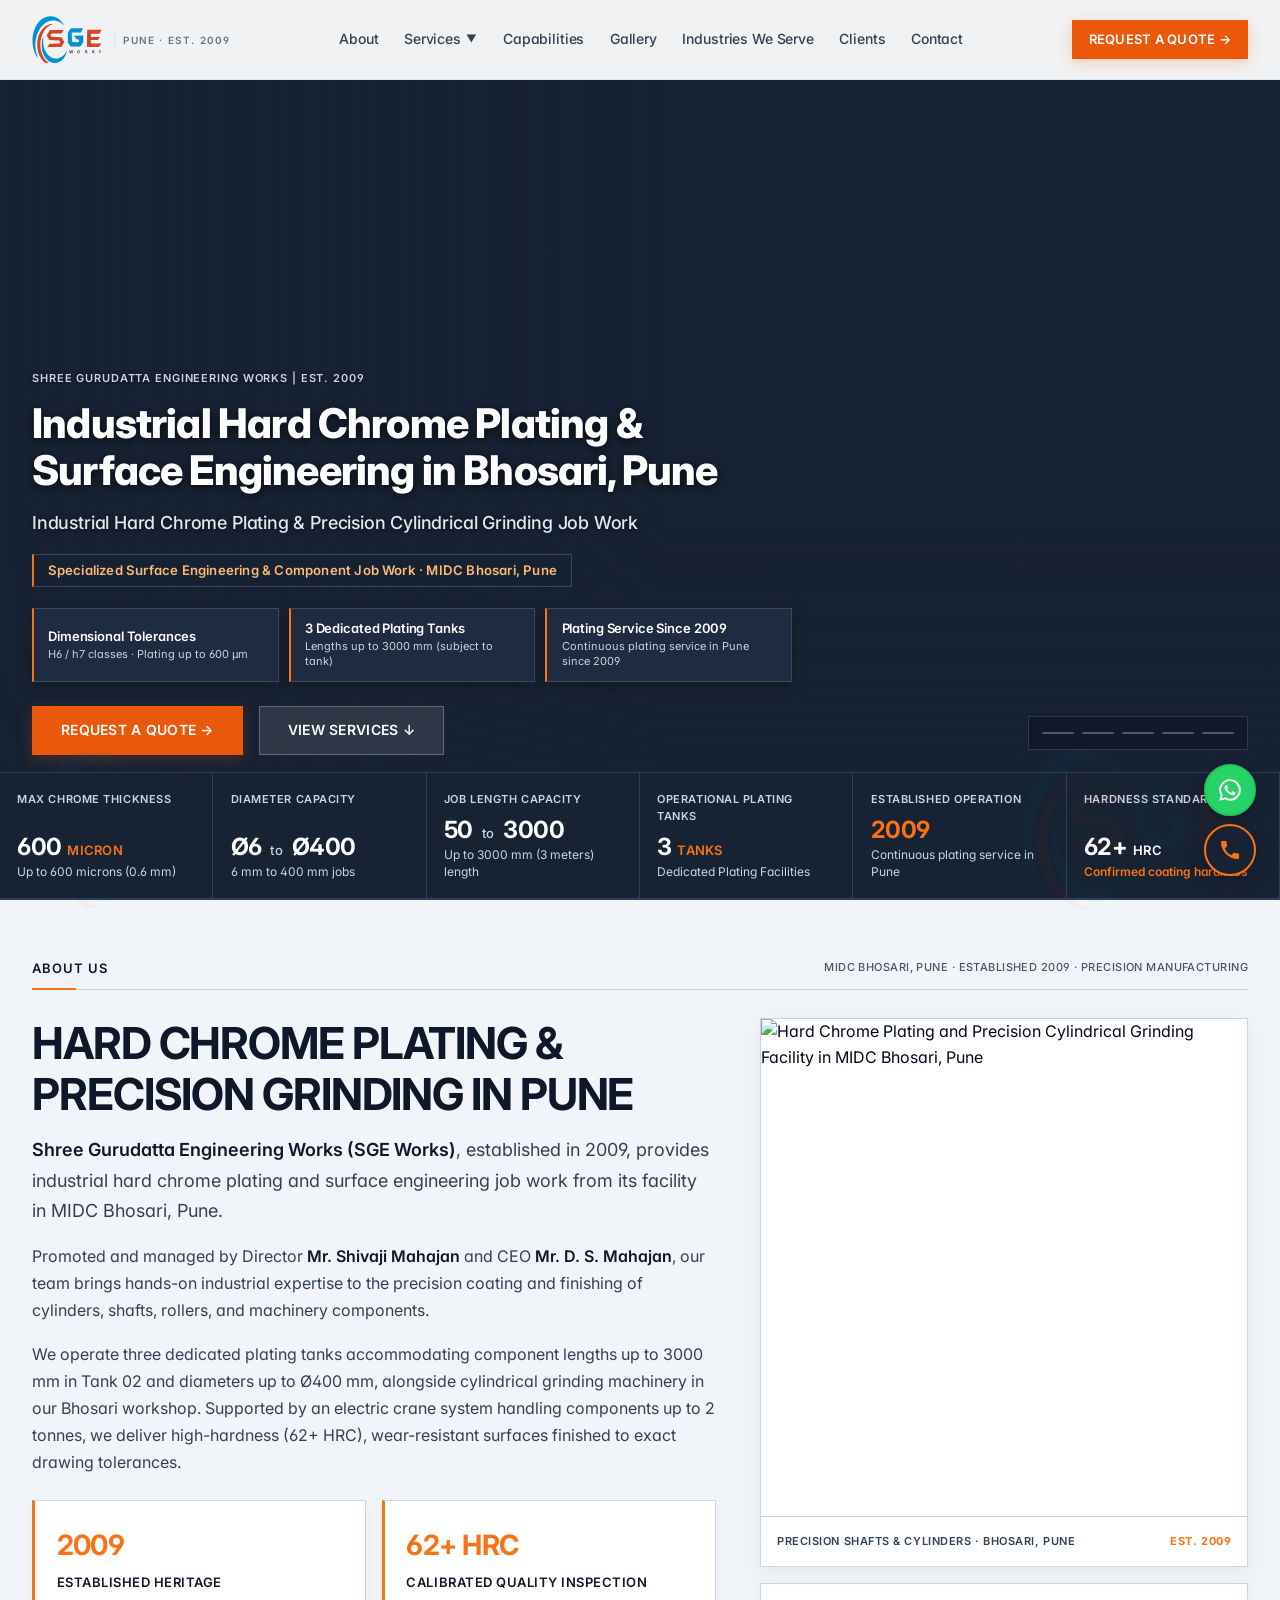
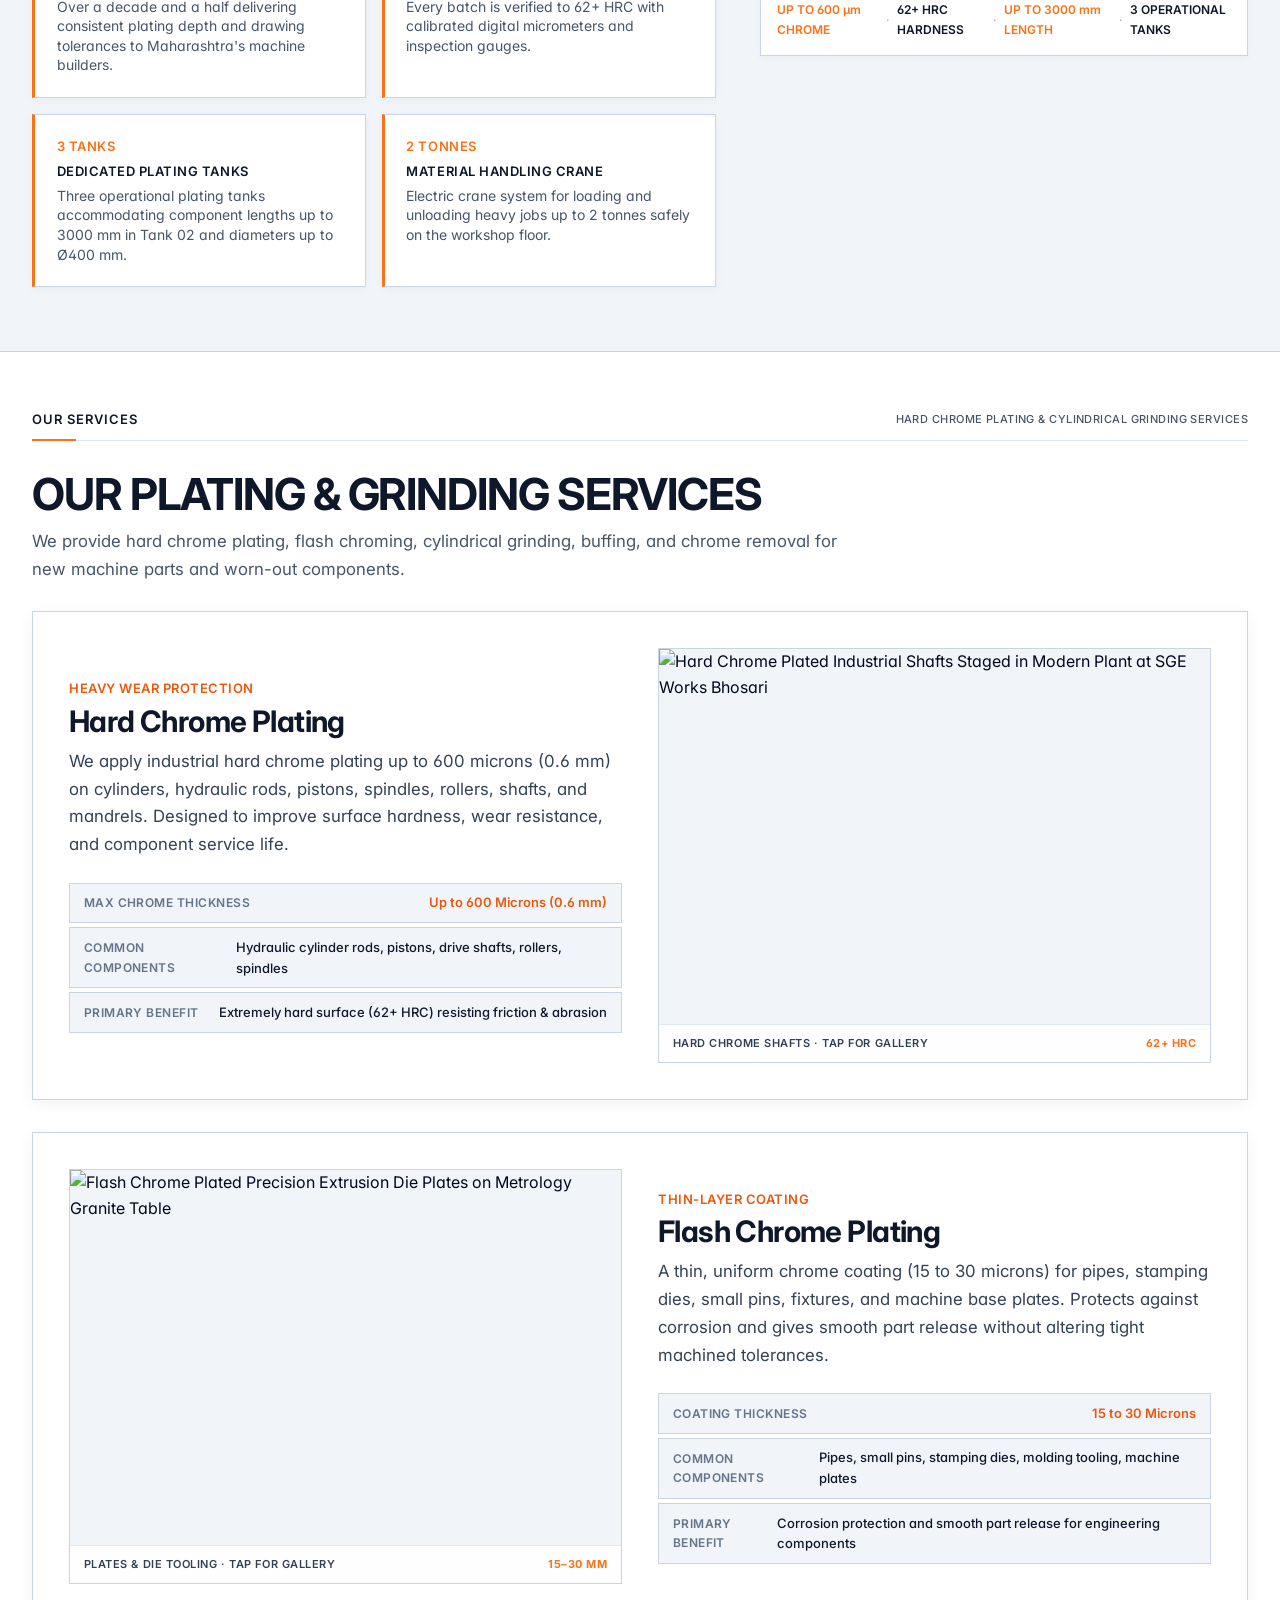
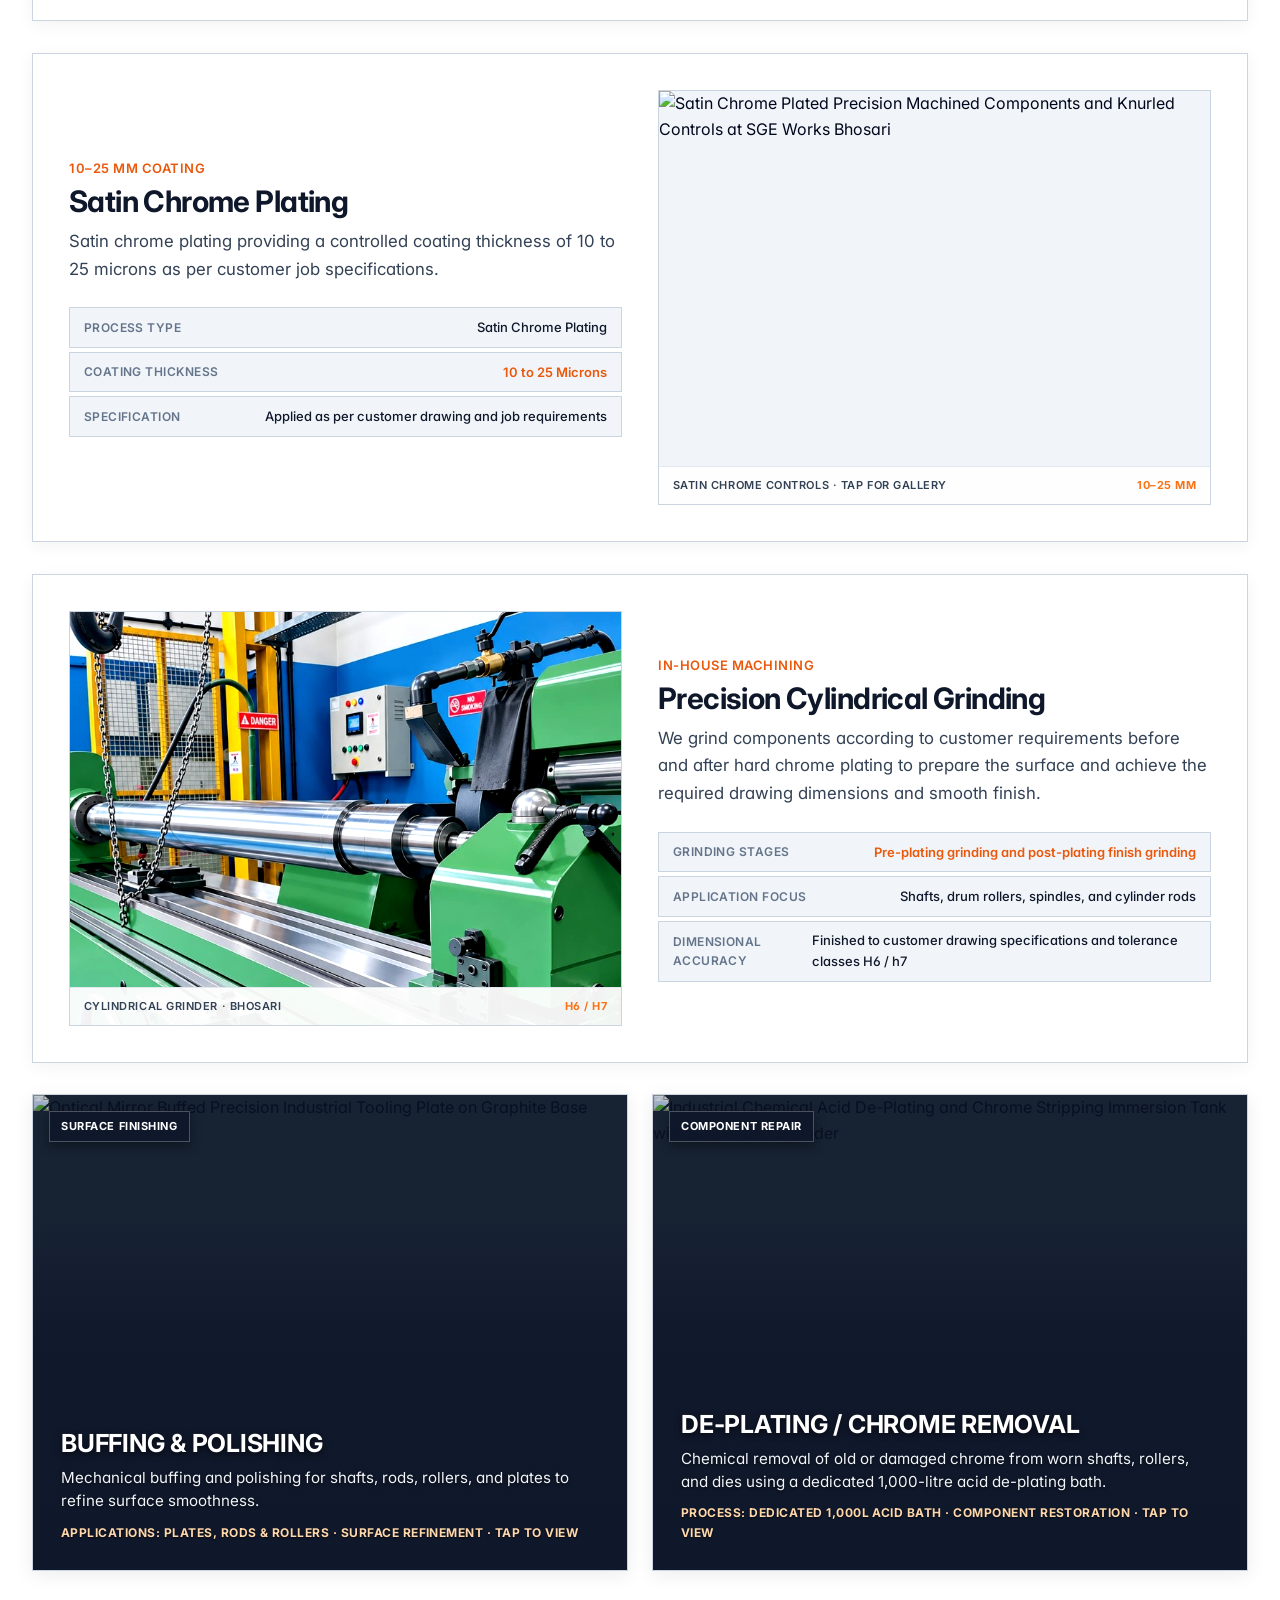
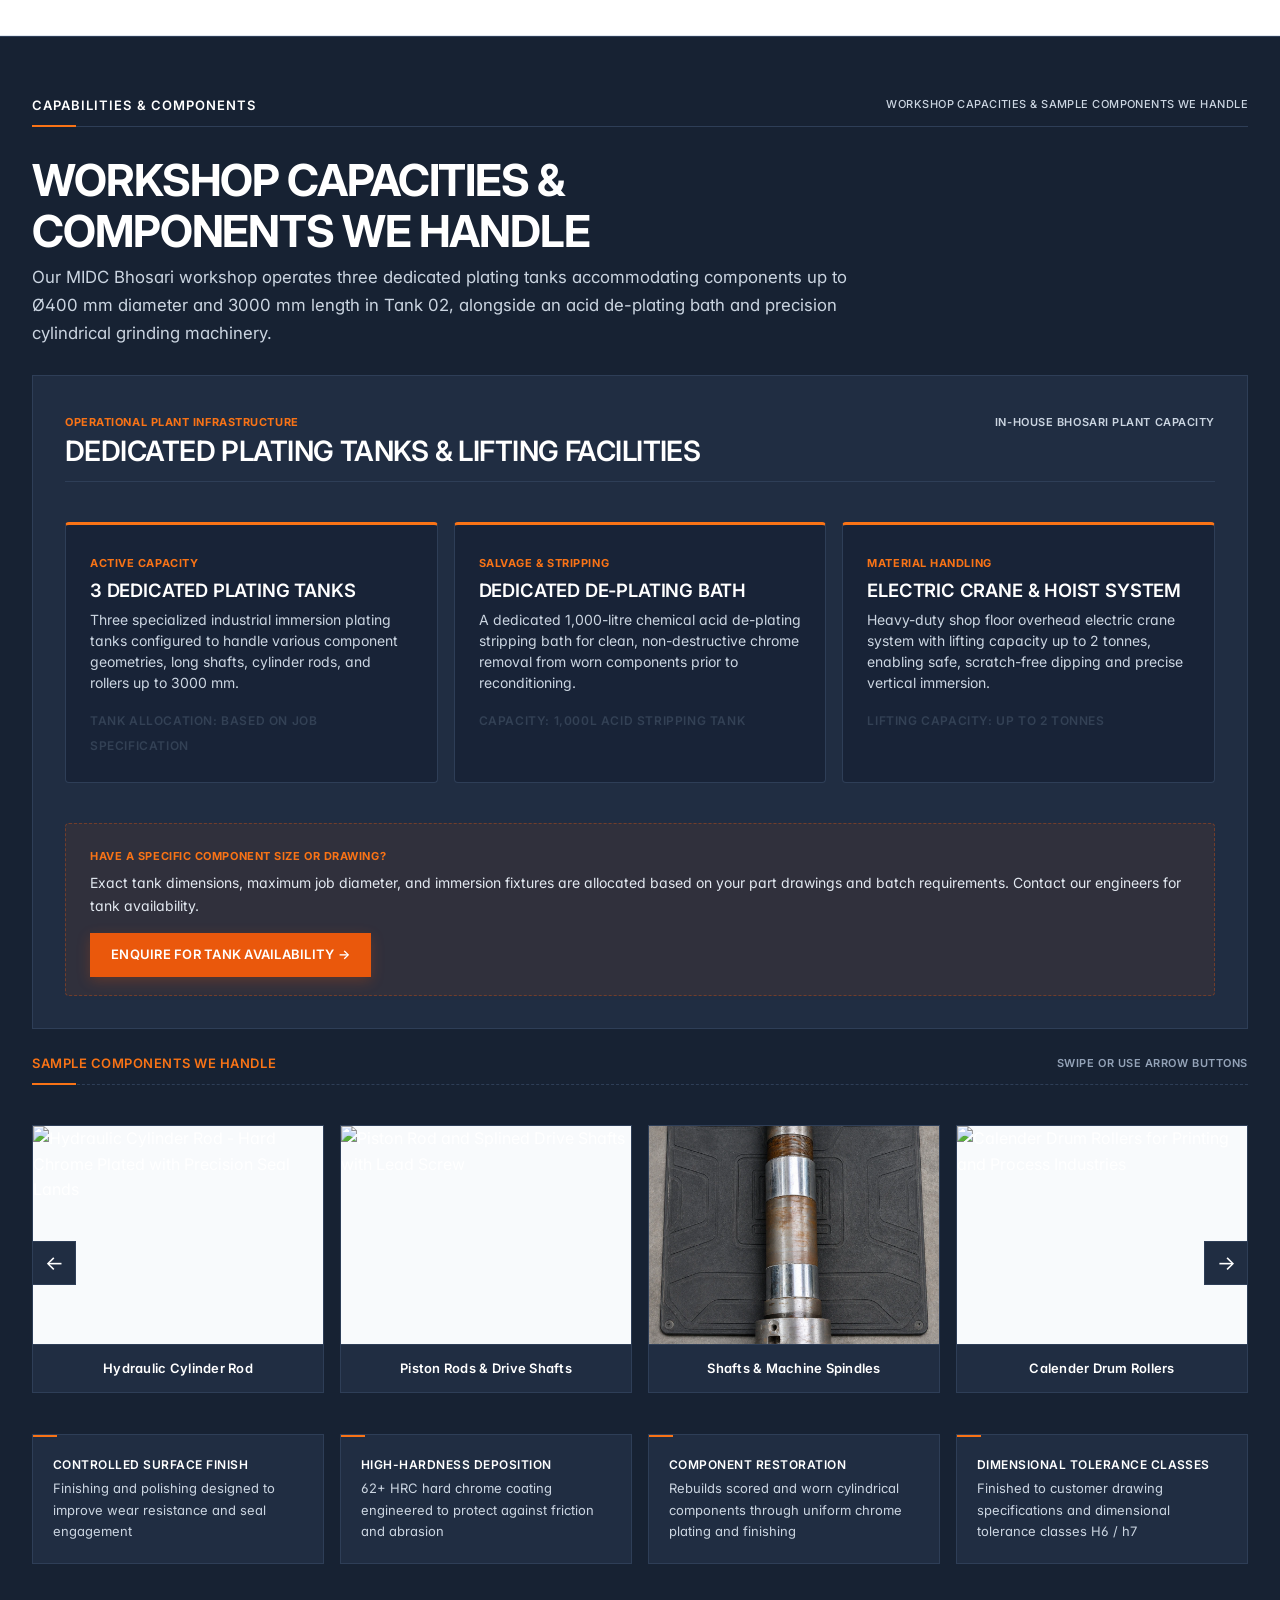
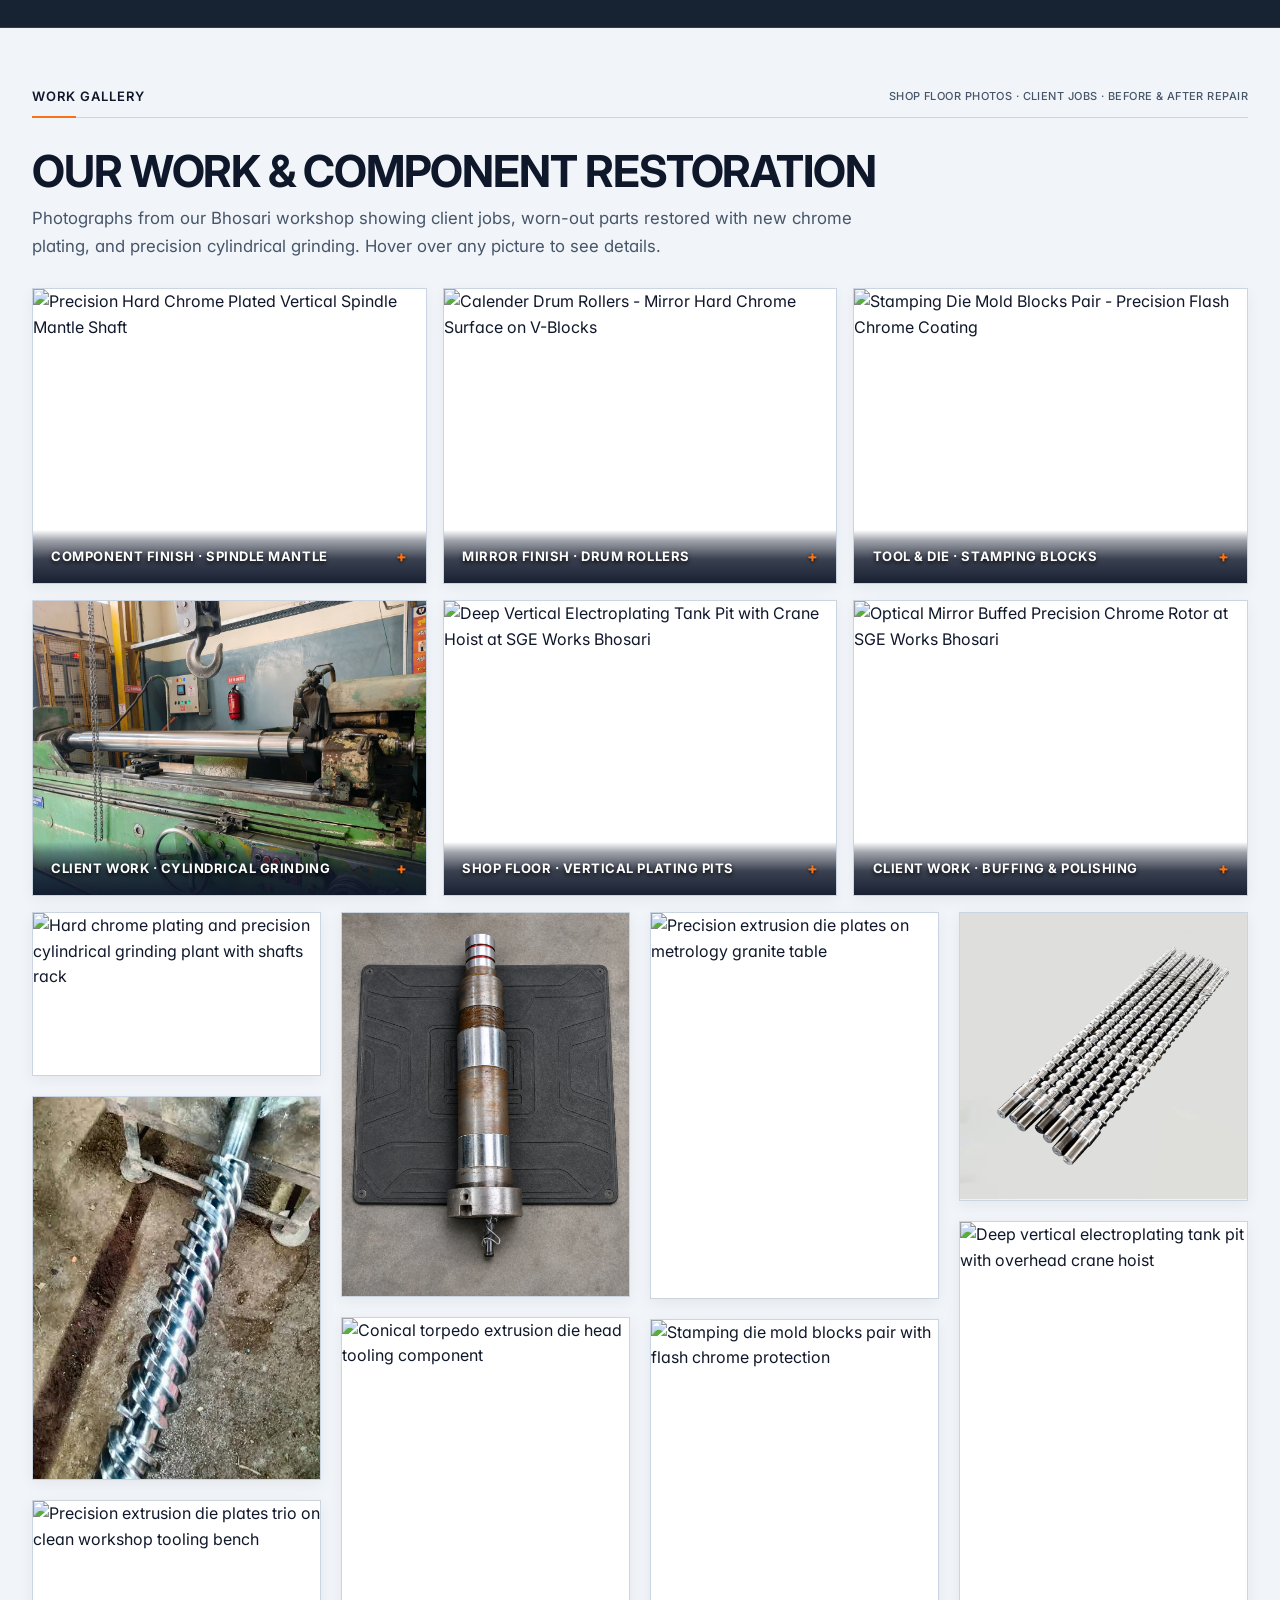
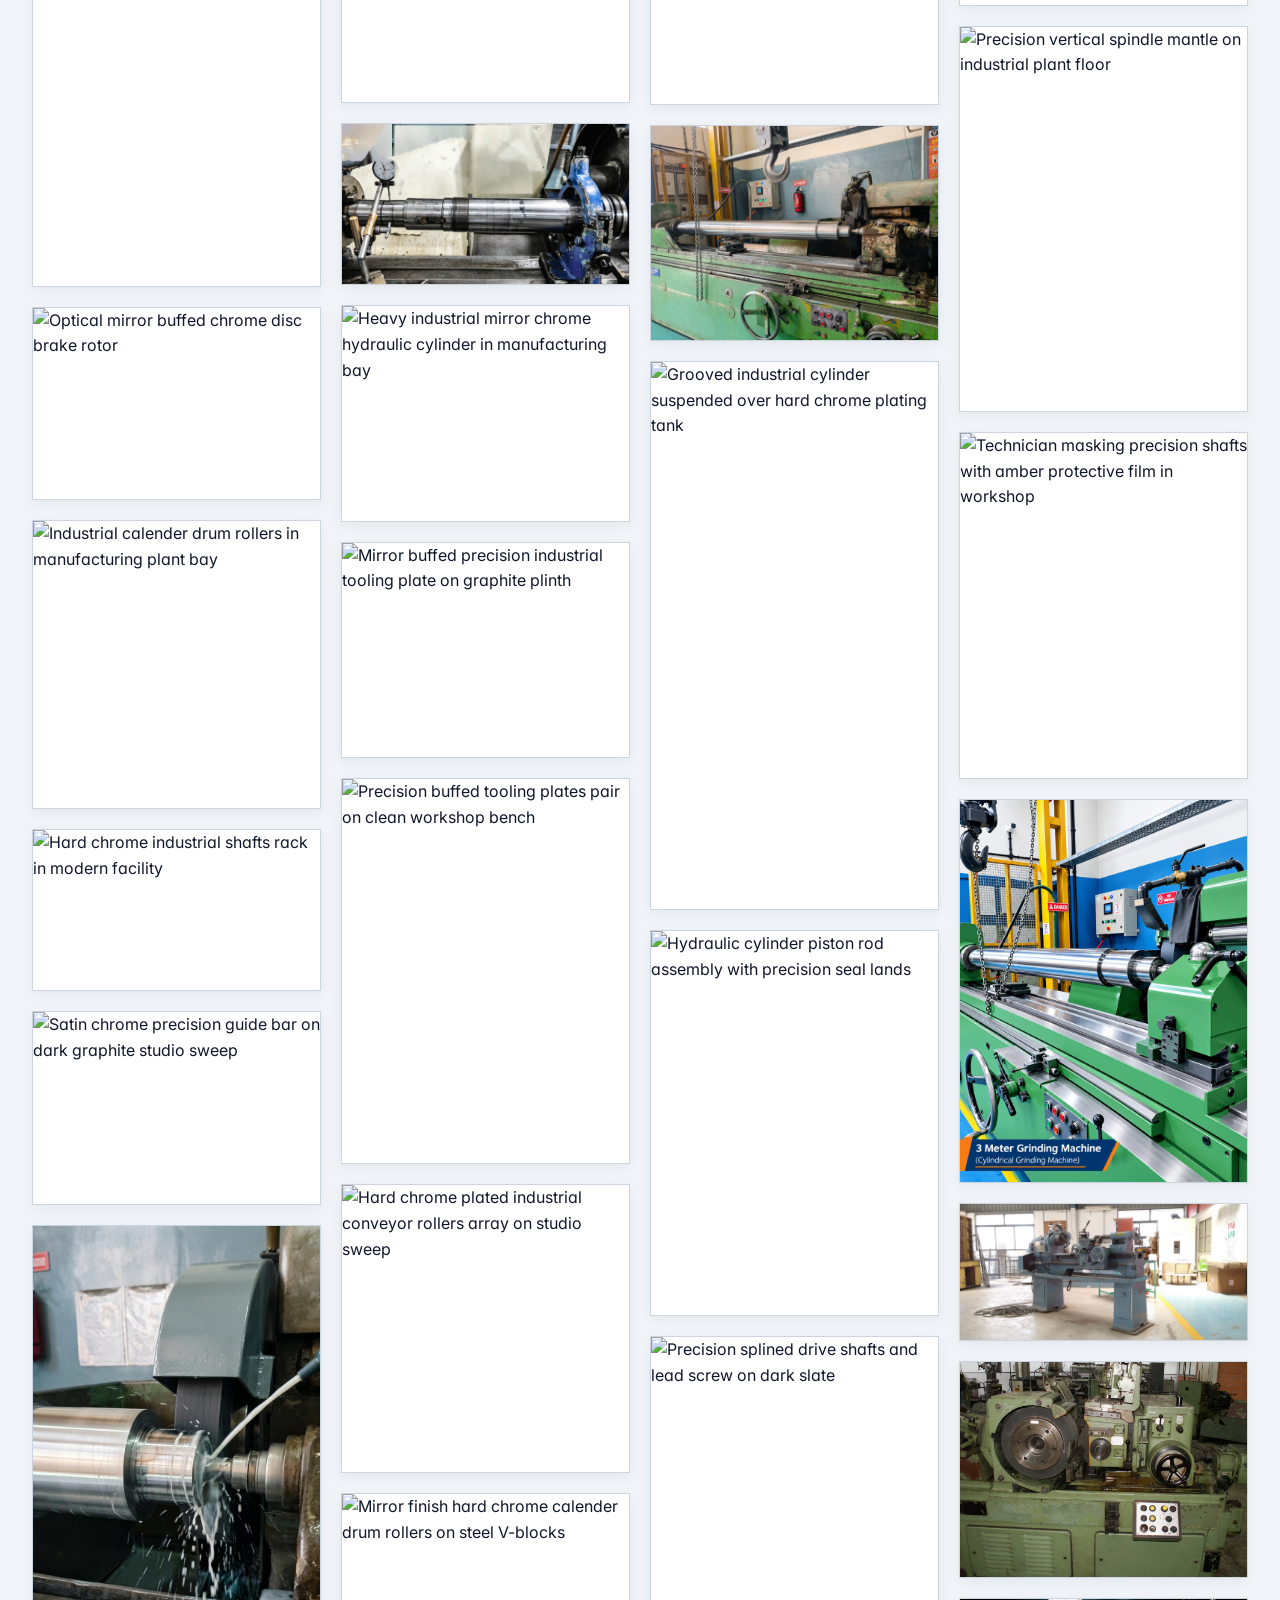
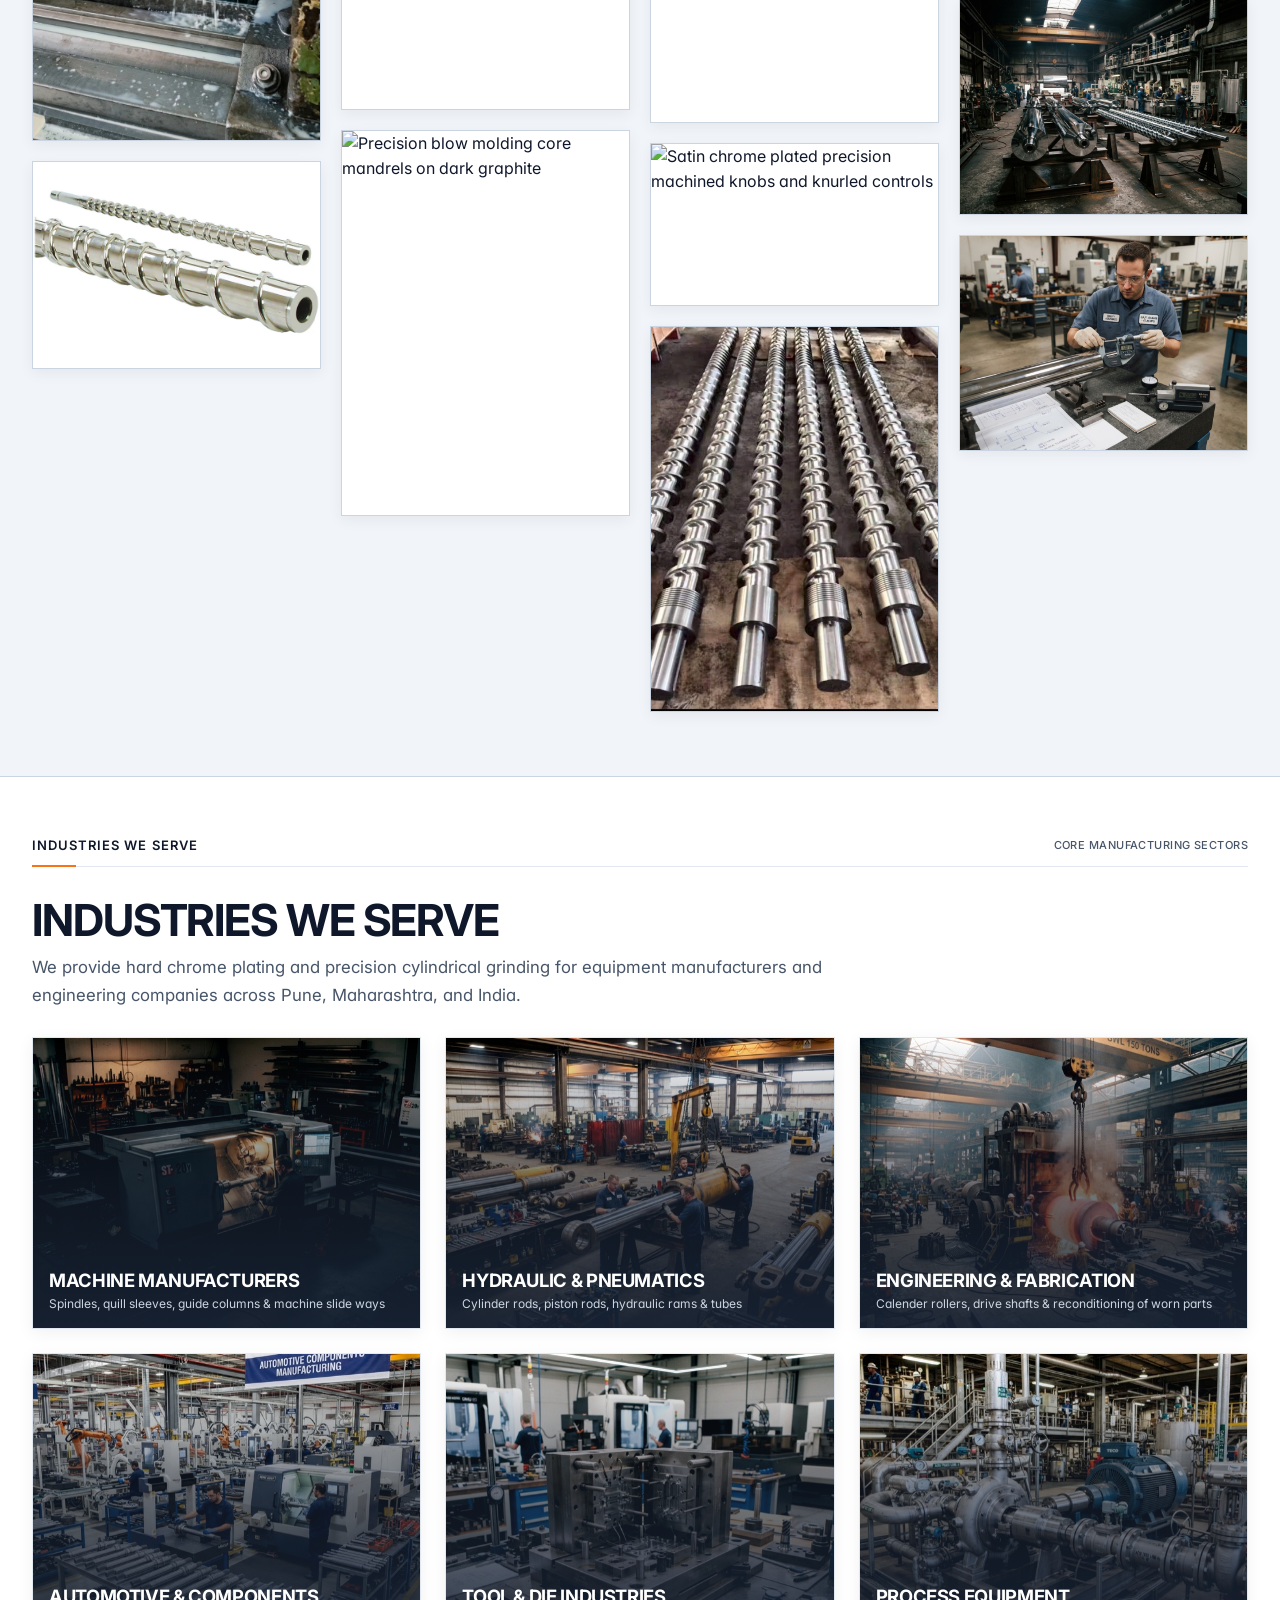
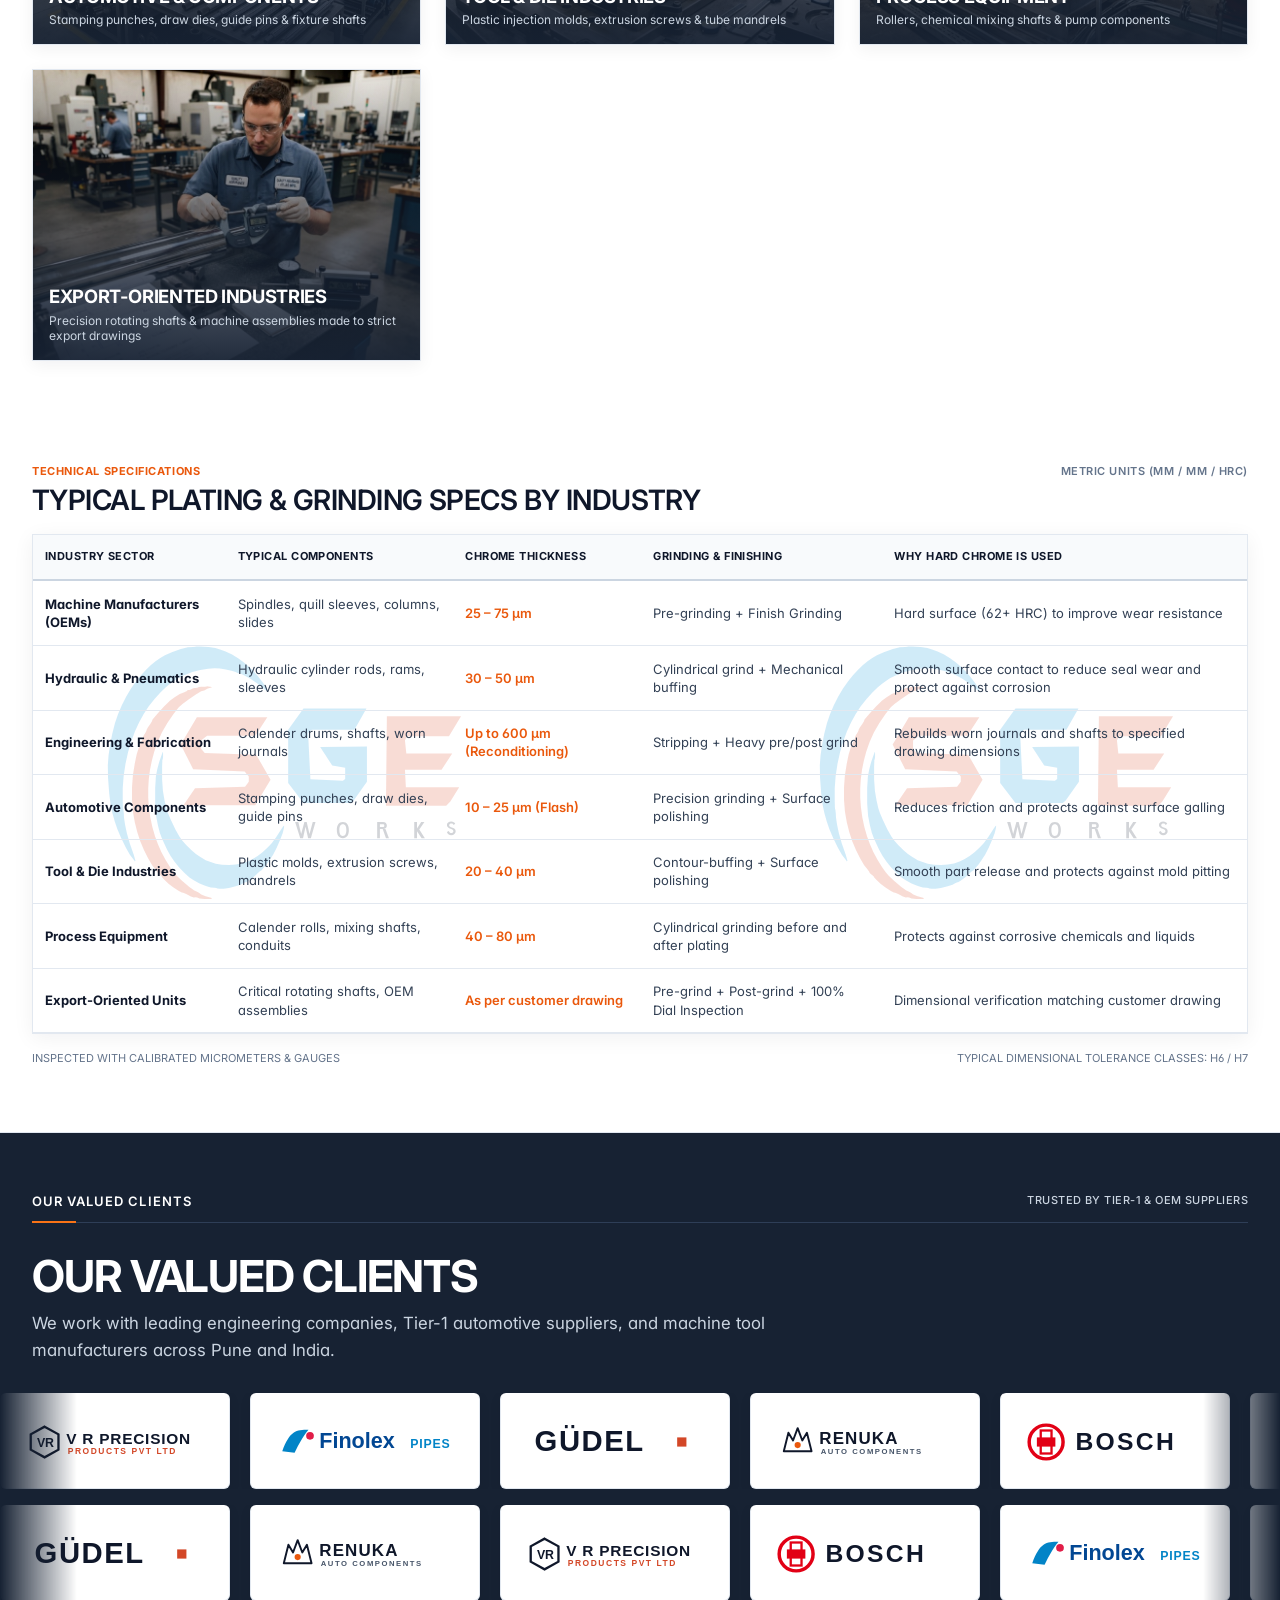
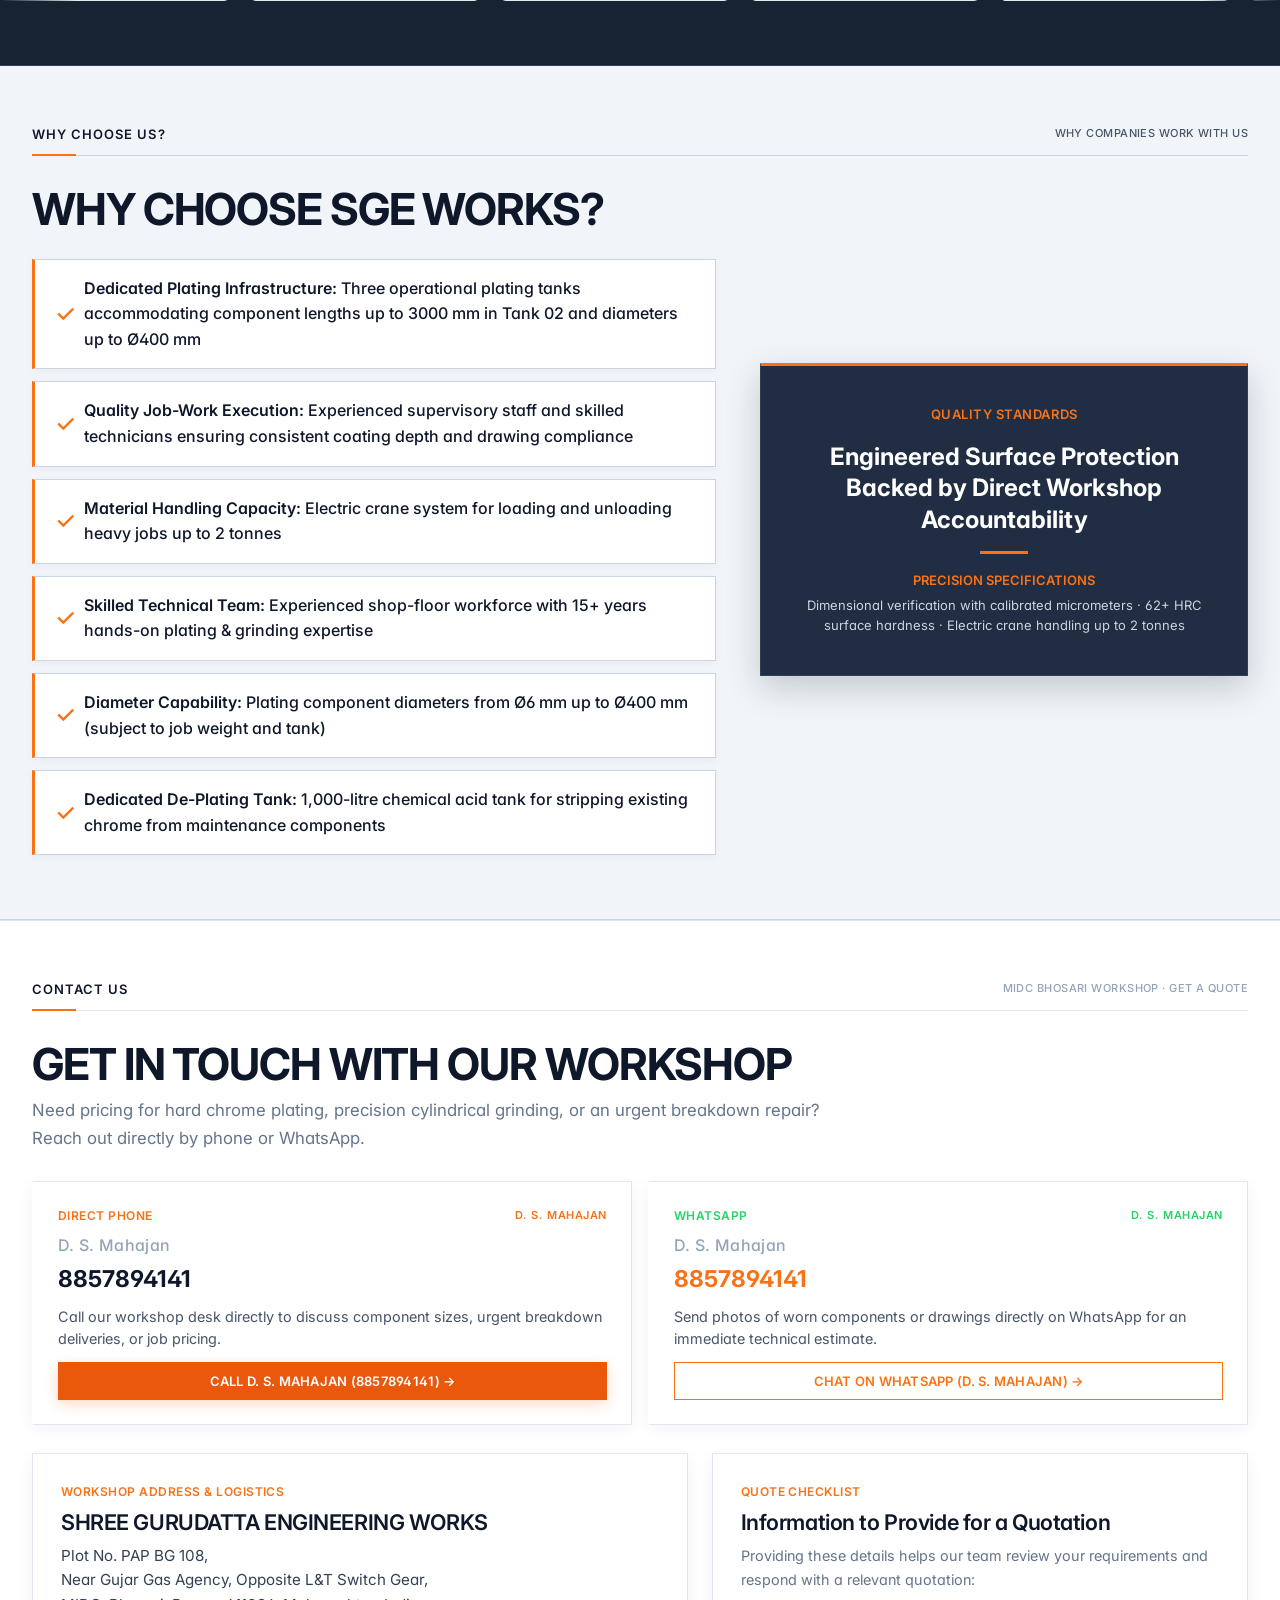
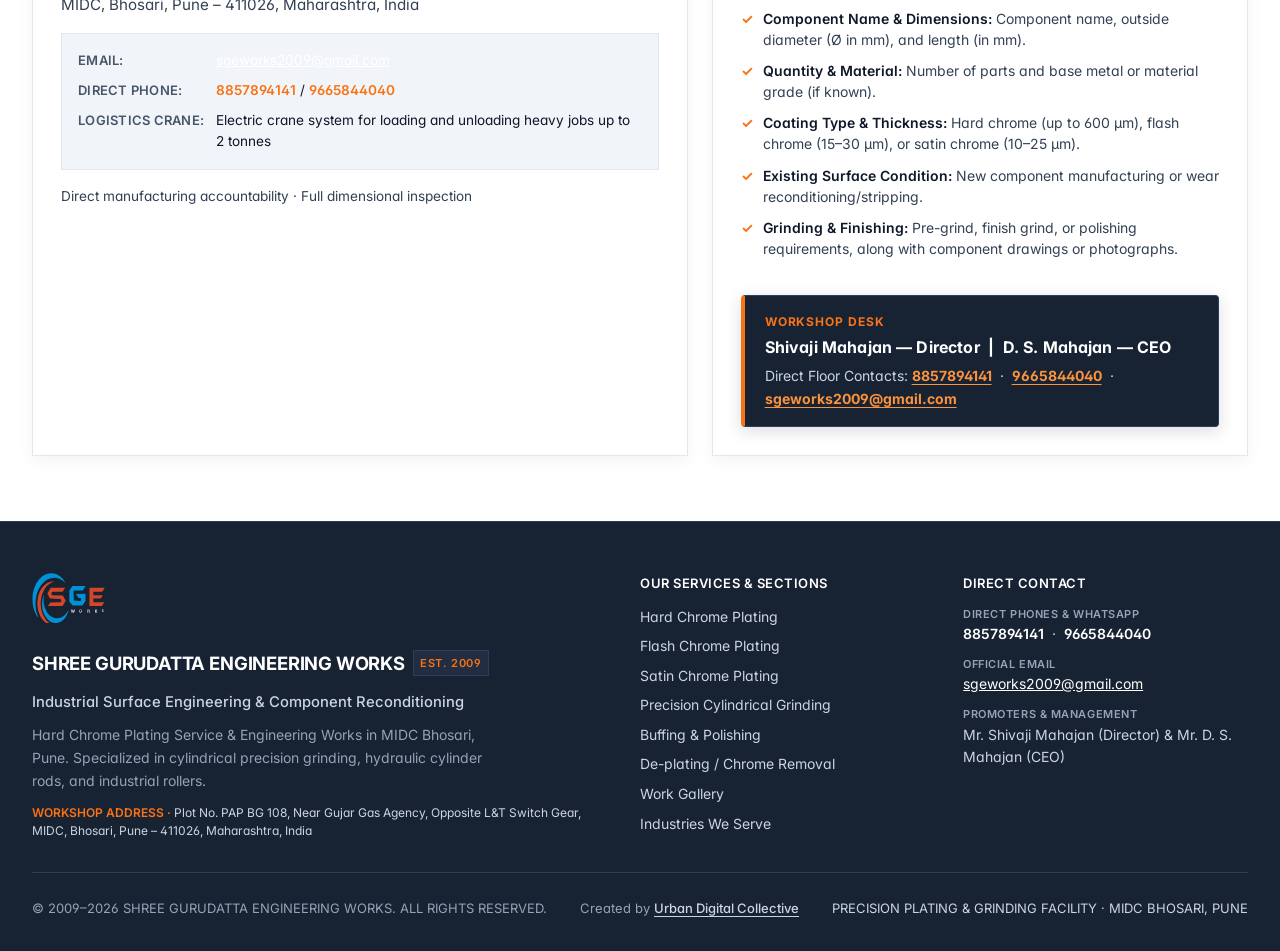
==== commit 1faf3780: "fix(mobile): eliminate blank gap and optimize showcase grid above industries section" ====
--- a/index.html
+++ b/index.html
@@ -1304,7 +1304,7 @@
         </div>
 
         <!-- Second Grid: Pure Client Work Showcase (Pinterest-Style Masonry Grid, No Captions/No Division) -->
-        <div class="client-masonry-grid reveal-on-scroll" aria-label="Client Work Showcase Image Grid">
+        <div class="client-masonry-grid" aria-label="Client Work Showcase Image Grid">
           <div class="masonry-item" tabindex="0" role="img" aria-label="Hard chrome plating and precision cylindrical grinding plant with shafts rack">
             <img src="assets/images/enhanced/hard-chrome-plating/hard-chrome-precision-grinding-facility-pune.webp" alt="Hard chrome plating and precision cylindrical grinding plant with shafts rack" class="masonry-img" width="1024" height="576" loading="lazy">
           </div>
--- a/assets/css/sections.css
+++ b/assets/css/sections.css
@@ -1308,16 +1308,36 @@
 }
 
 @media (max-width: 768px) {
+  .gallery-section {
+    padding-bottom: 2rem;
+  }
+
   .client-masonry-grid {
     column-count: 2;
     column-gap: 0.85rem;
+    margin-top: var(--space-md);
+    margin-bottom: 0;
+  }
+
+  .industries-section {
+    padding-top: 2rem;
   }
 }
 
 @media (max-width: 480px) {
+  .gallery-section {
+    padding-bottom: 1.5rem;
+  }
+
   .client-masonry-grid {
-    column-count: 1;
-    column-gap: 0;
+    column-count: 2;
+    column-gap: 0.65rem;
+    margin-top: var(--space-sm);
+    margin-bottom: 0;
+  }
+
+  .industries-section {
+    padding-top: 1.5rem;
   }
 }
 
@@ -1337,6 +1357,12 @@
 @media (max-width: 768px) {
   .masonry-item {
     margin-bottom: 0.85rem;
+  }
+}
+
+@media (max-width: 480px) {
+  .masonry-item {
+    margin-bottom: 0.65rem;
   }
 }
 
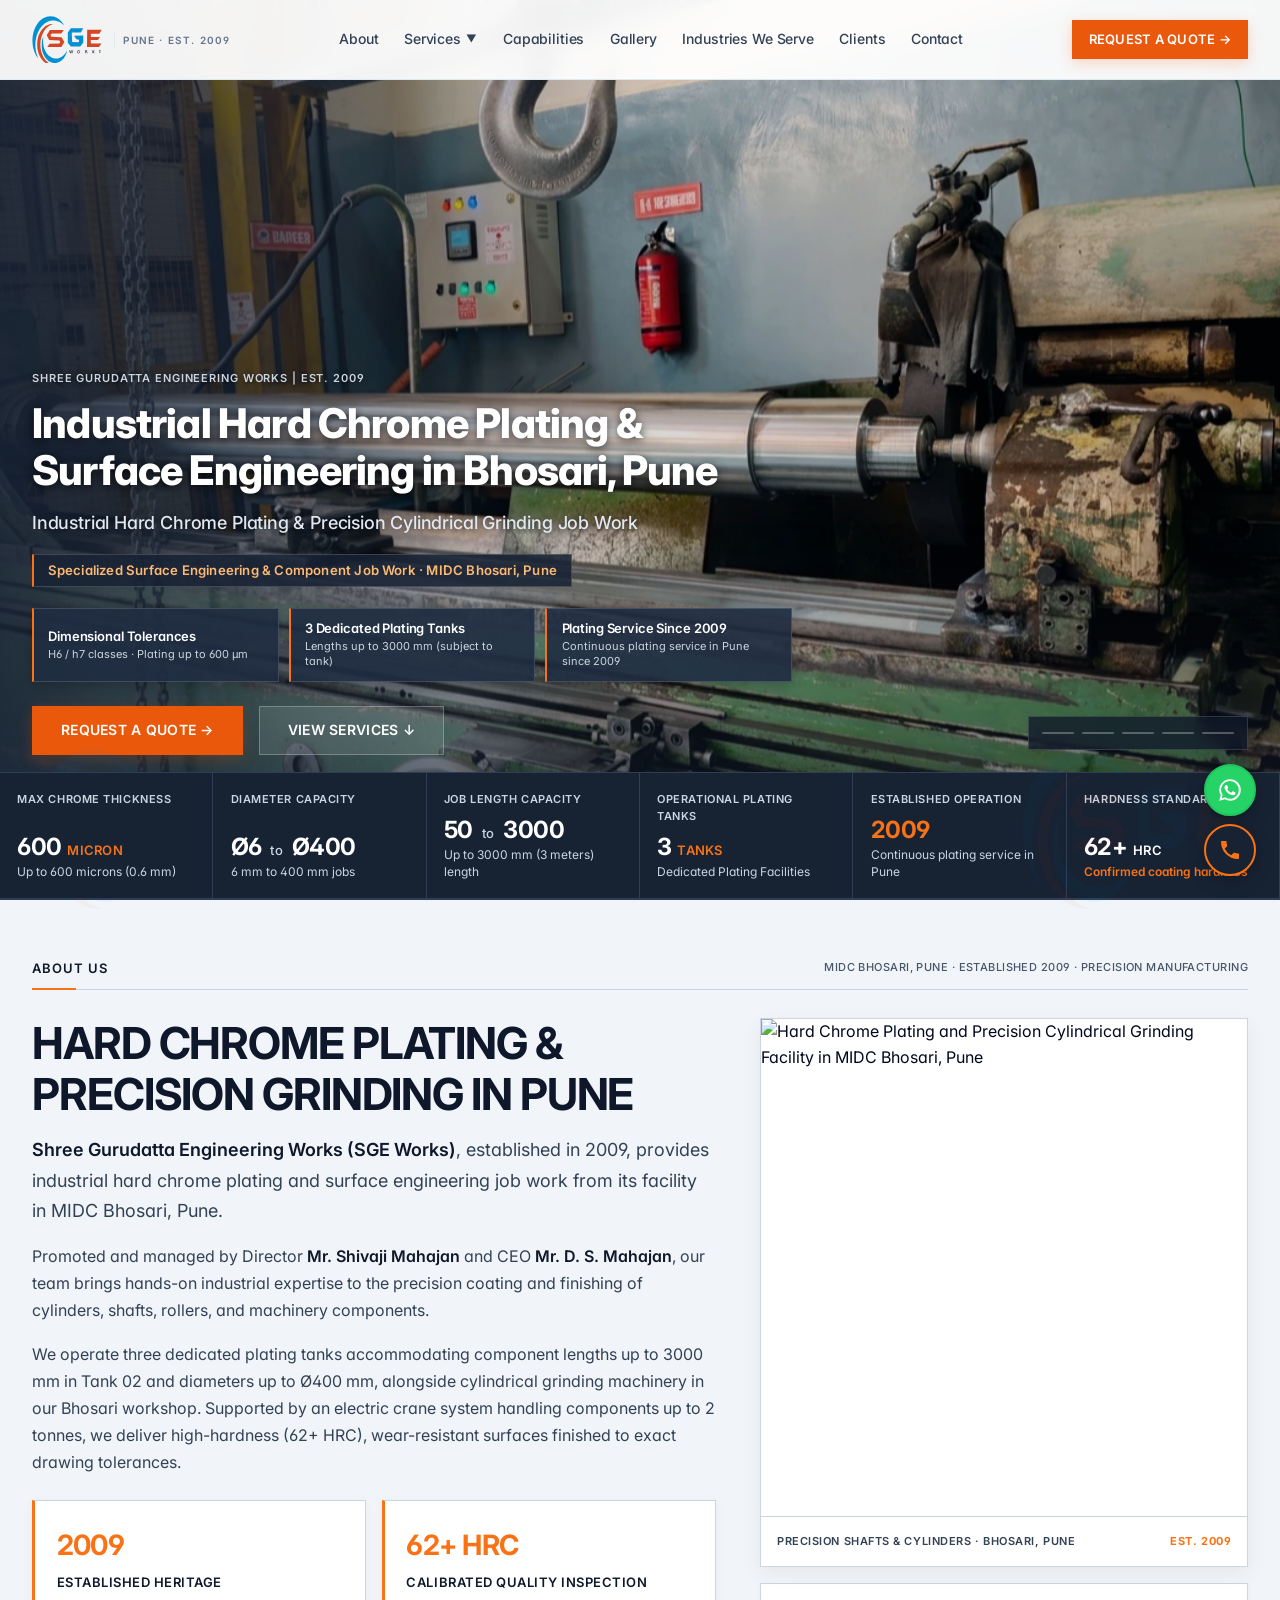
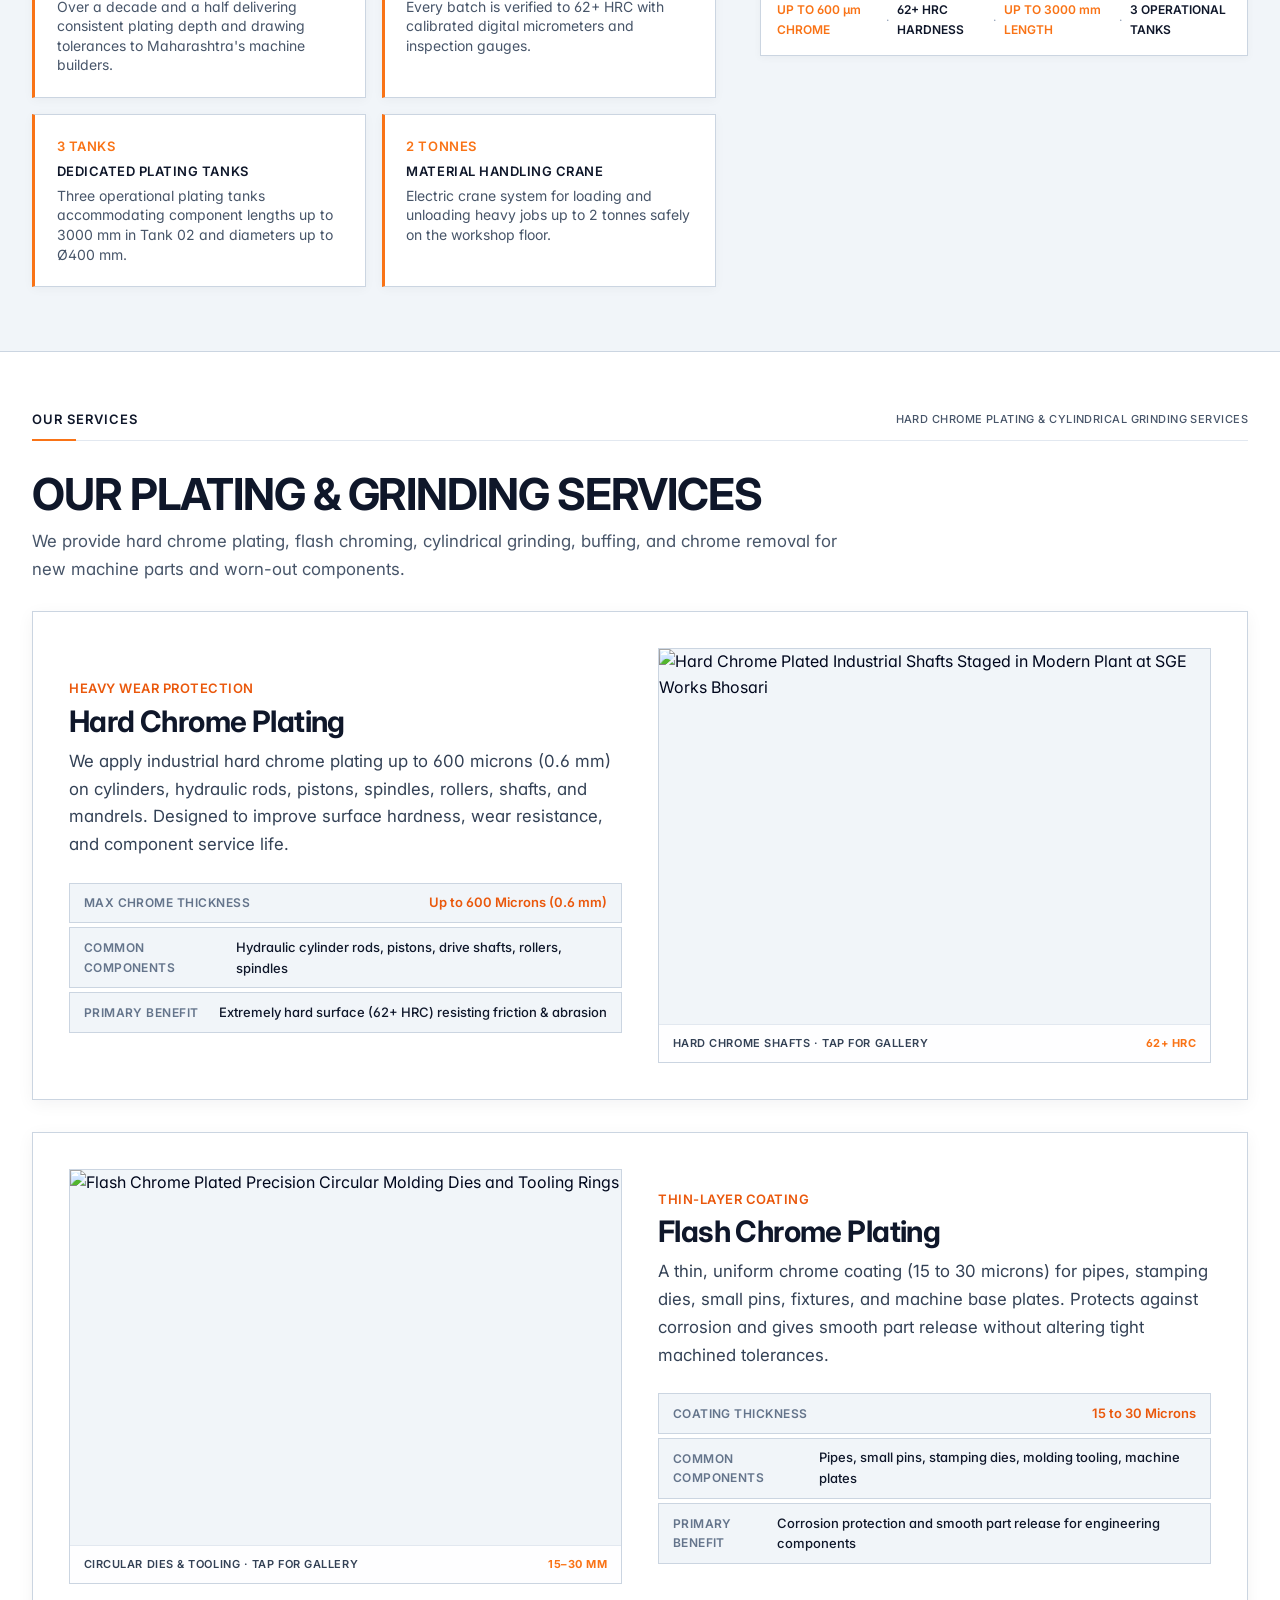
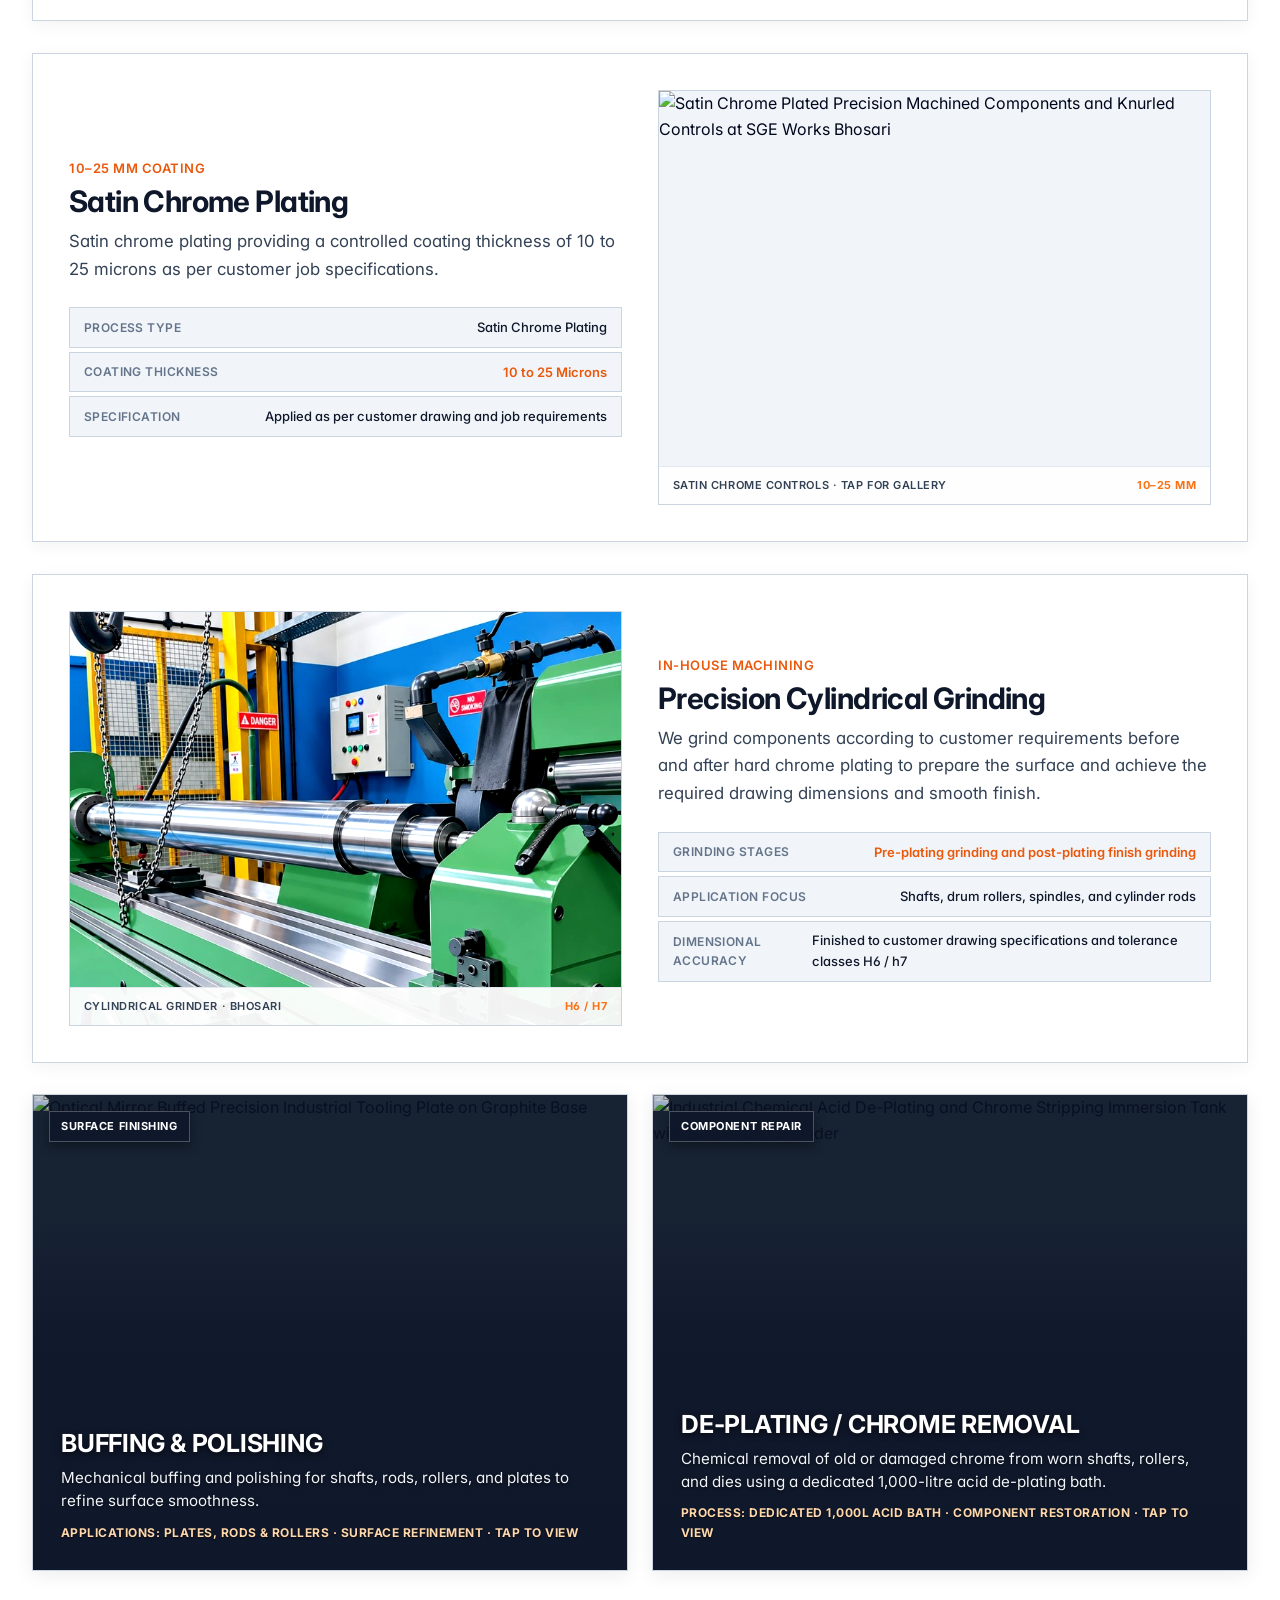
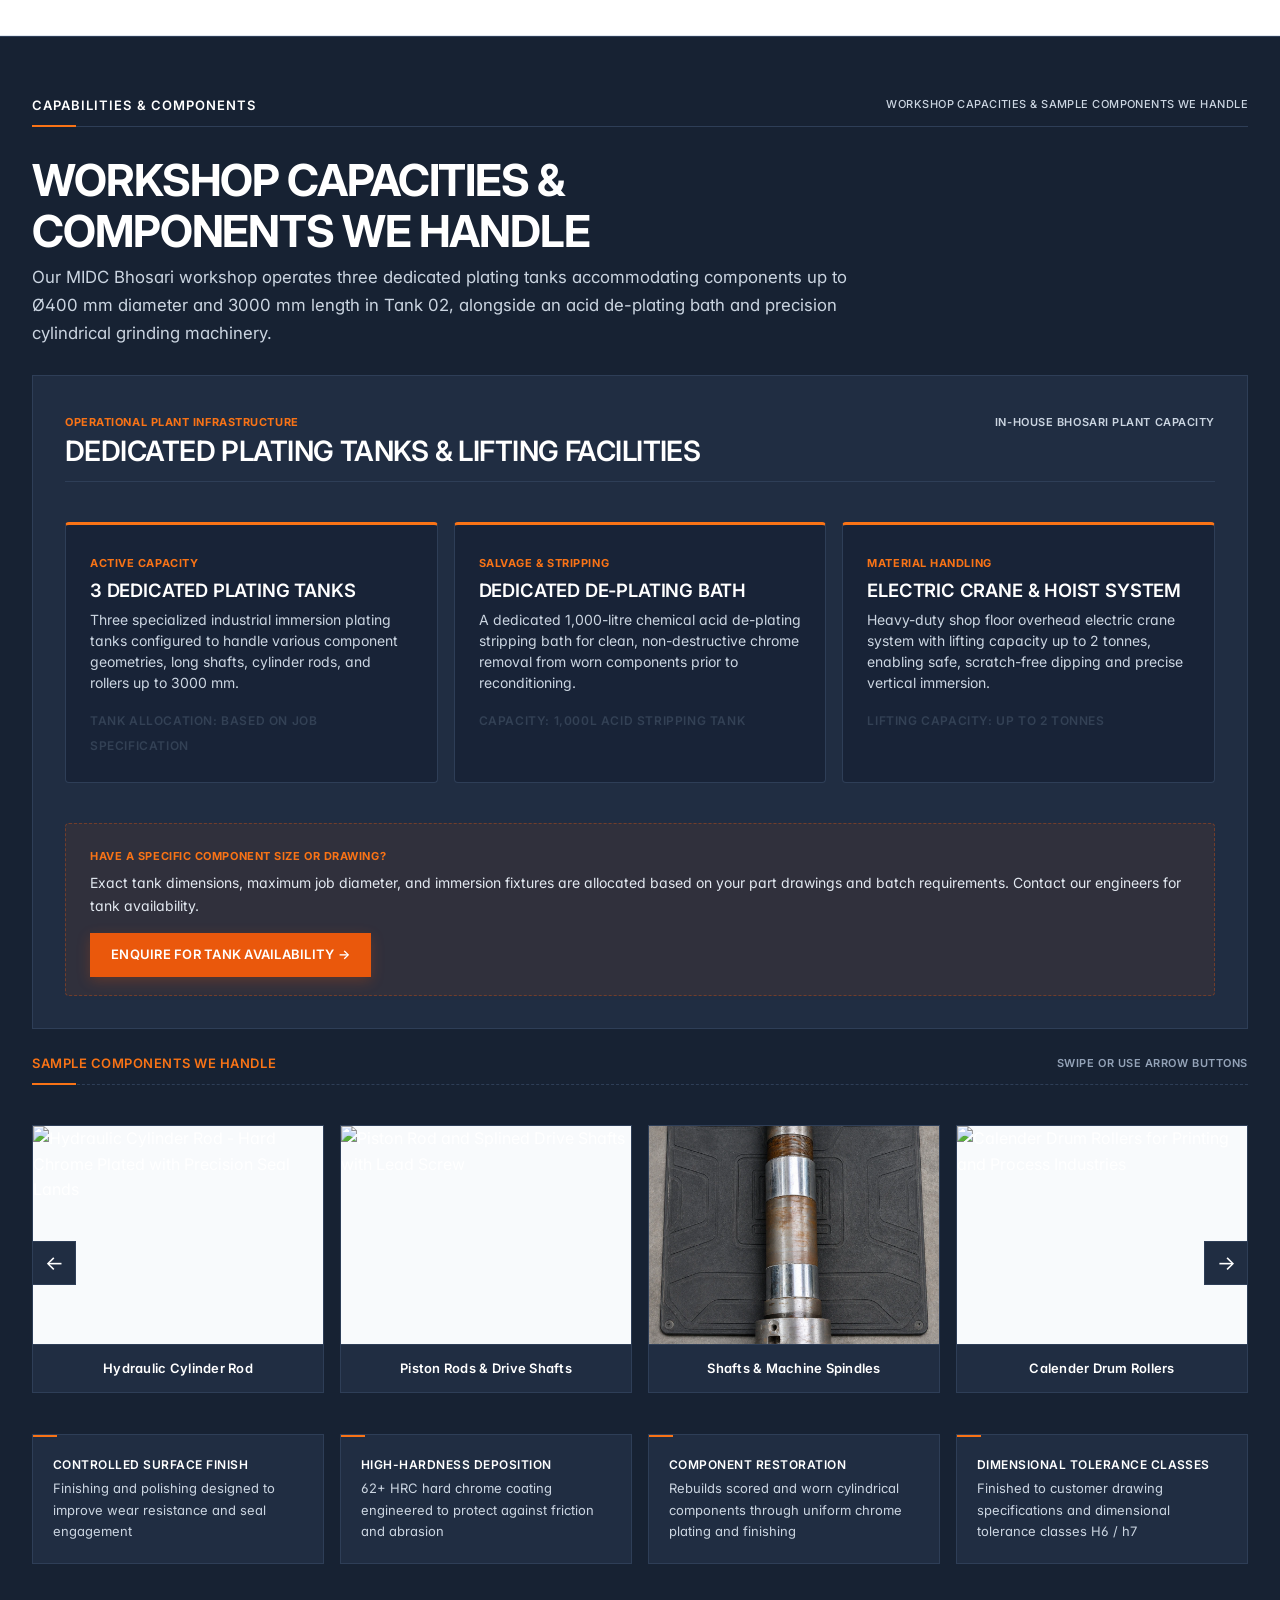
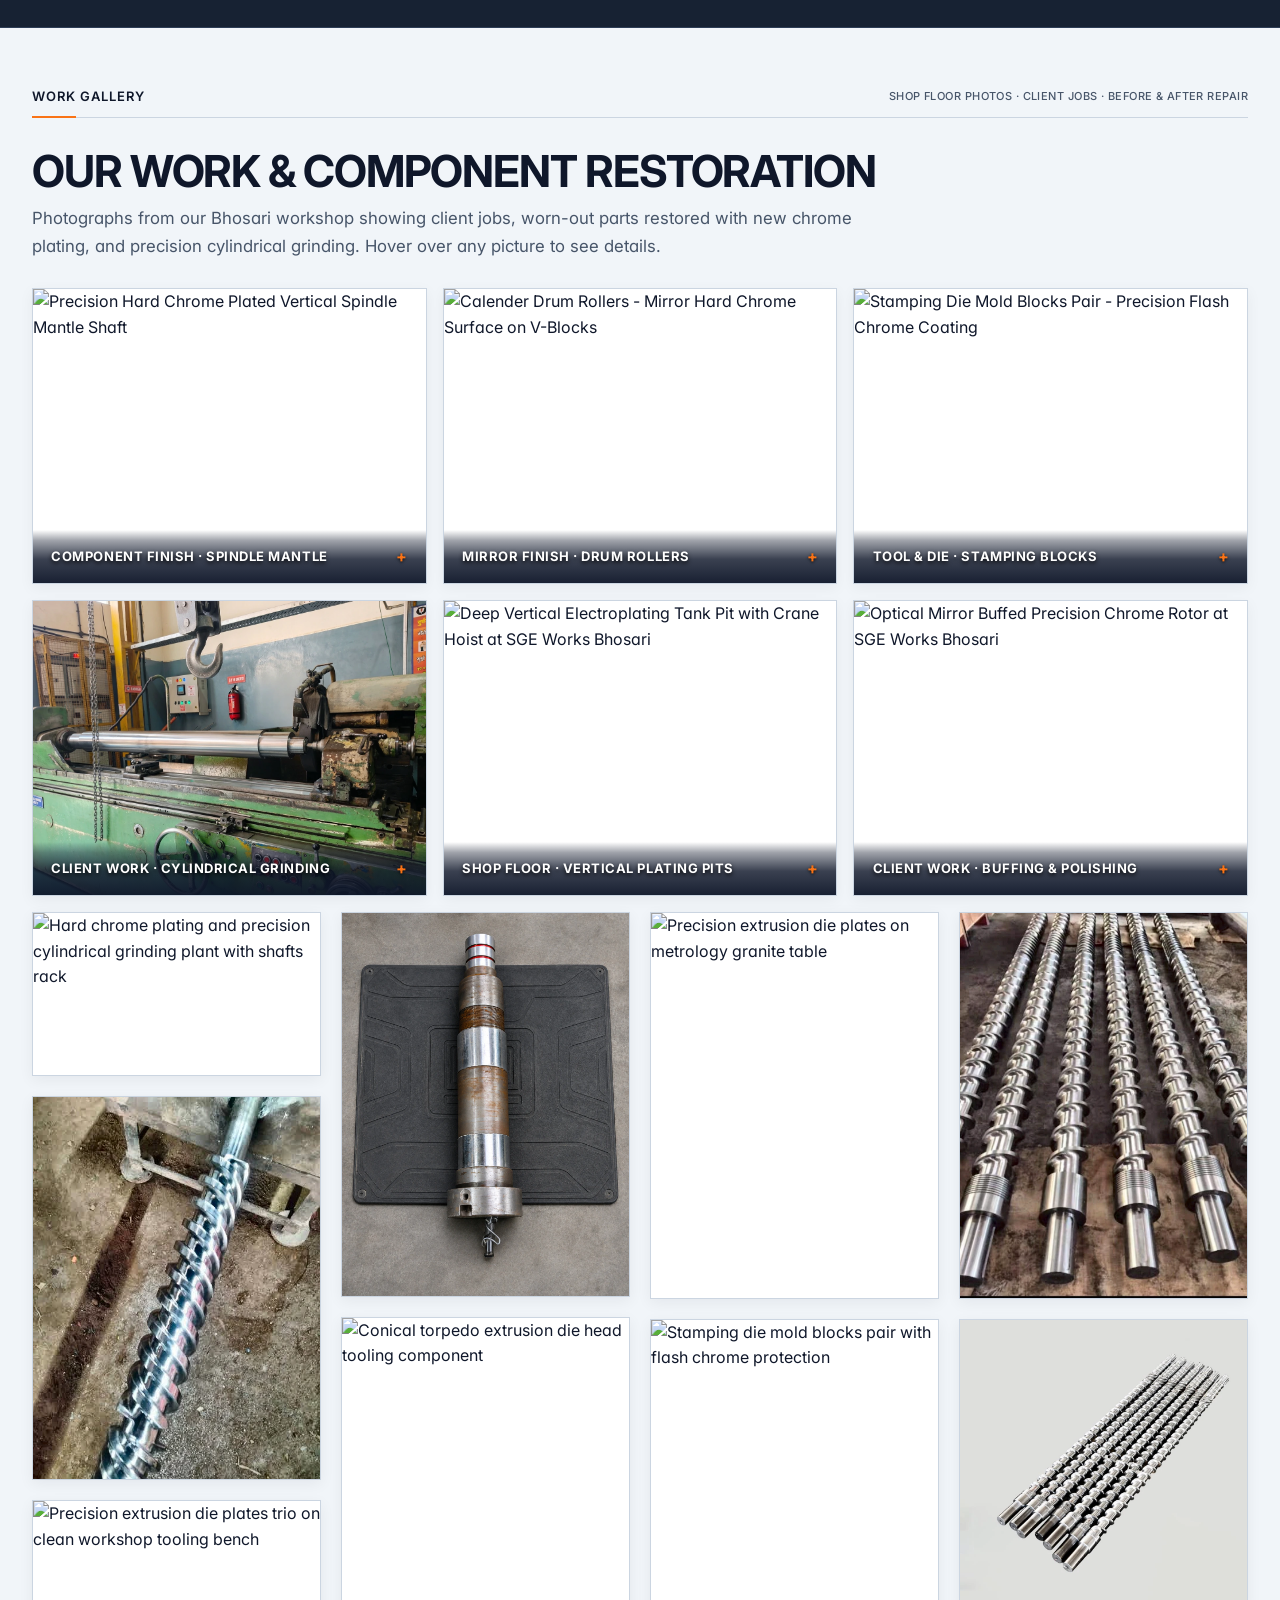
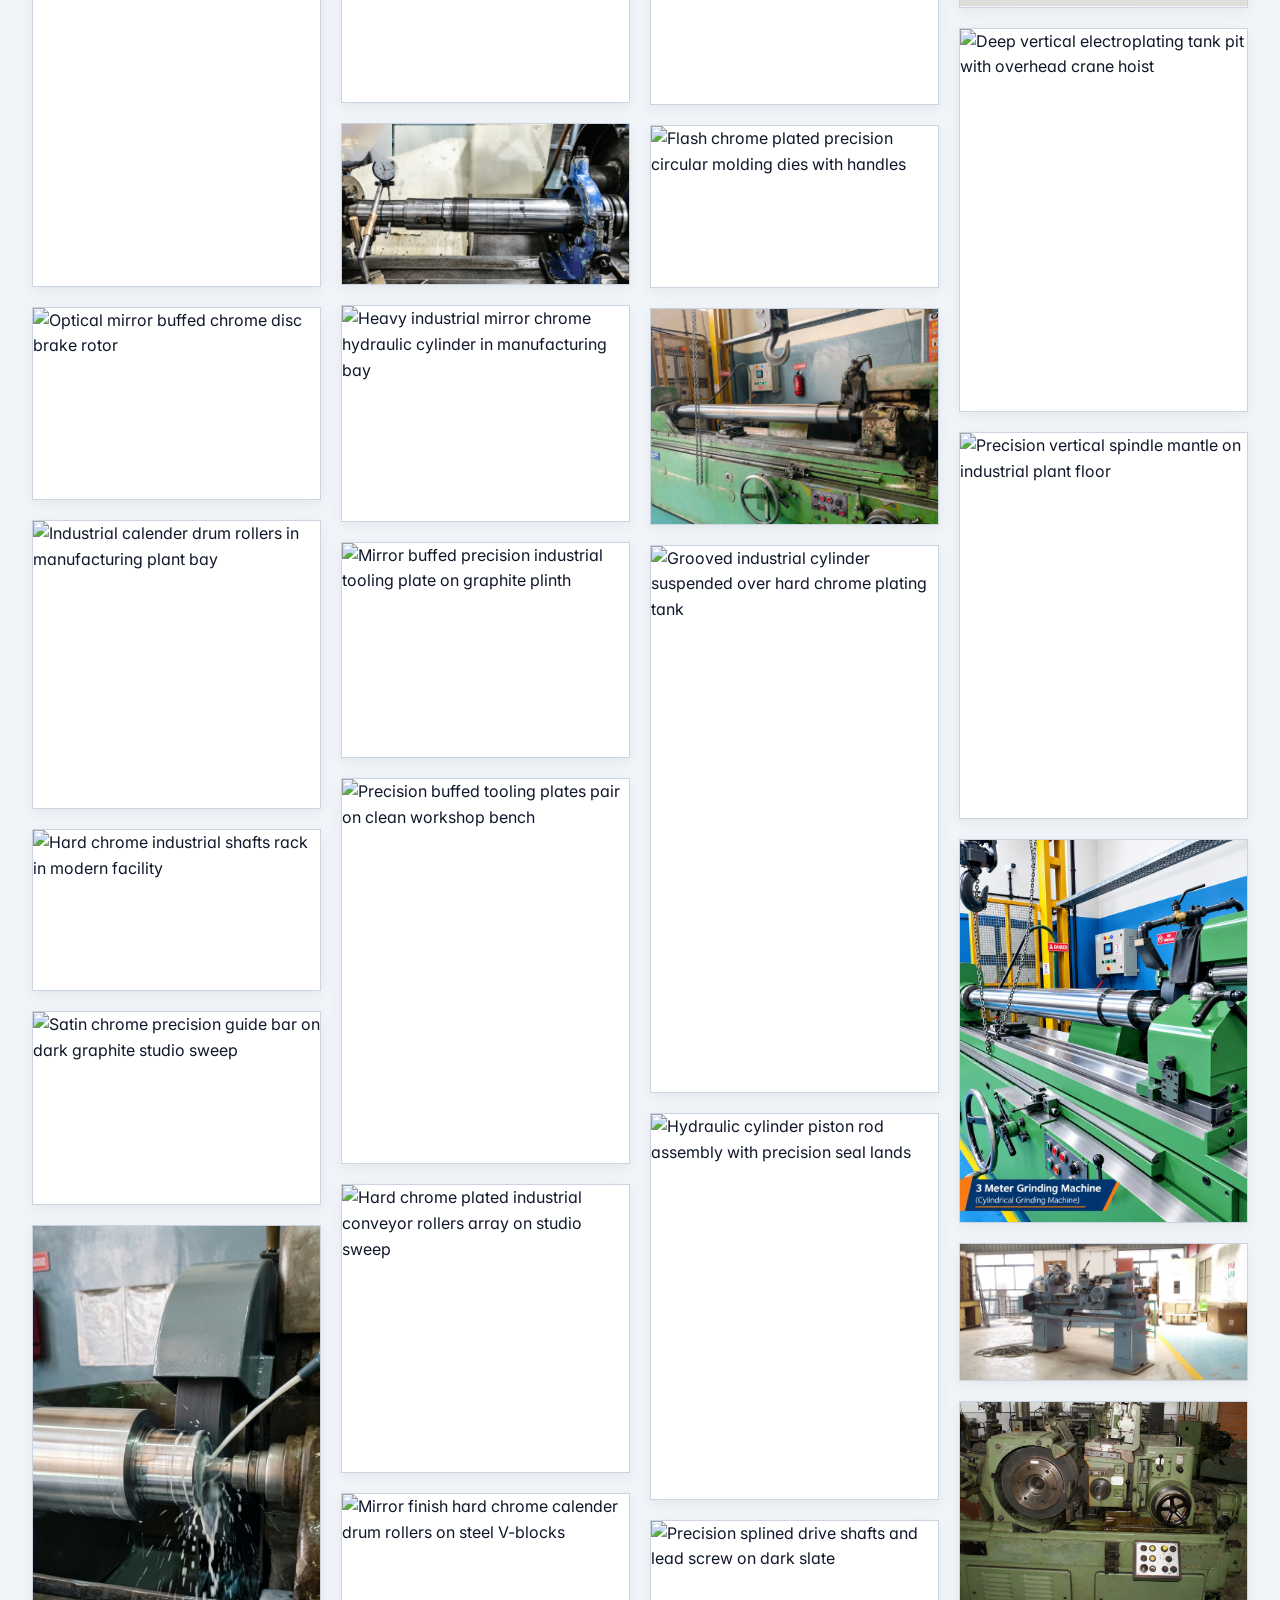
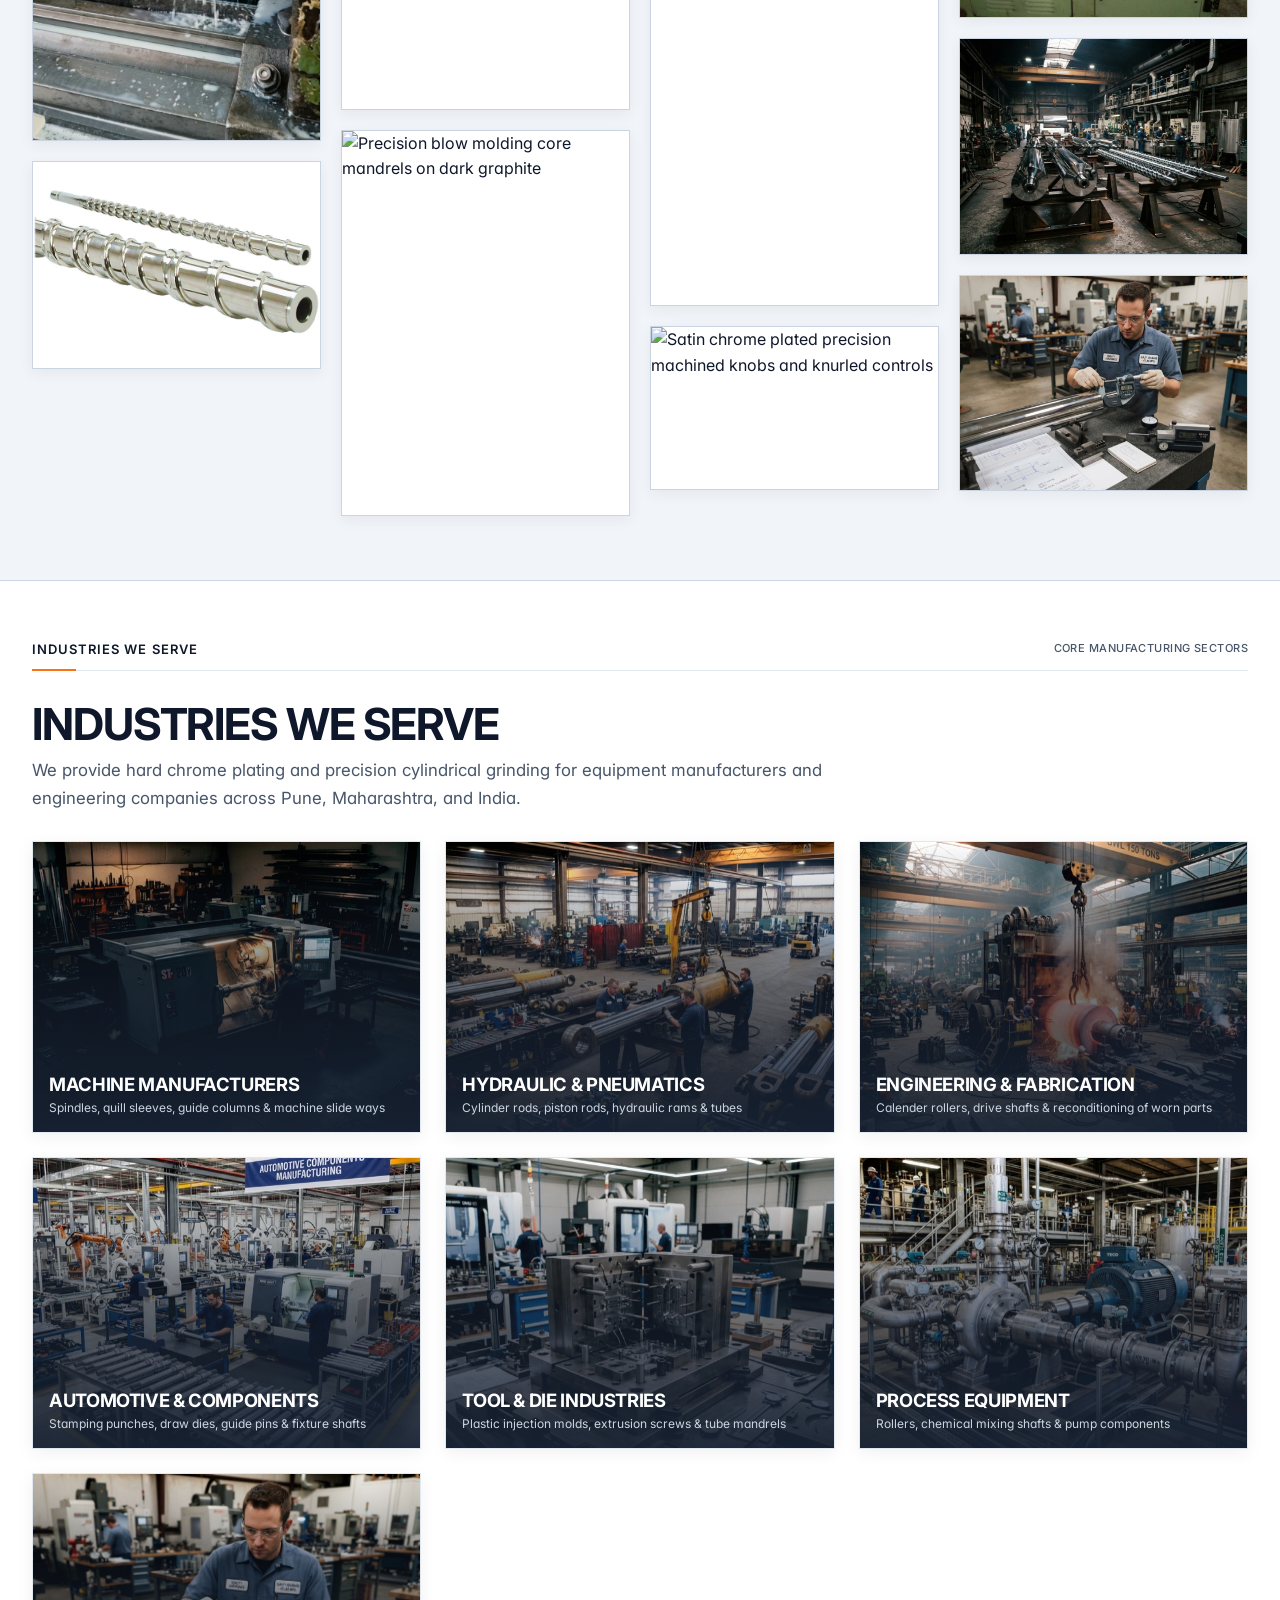
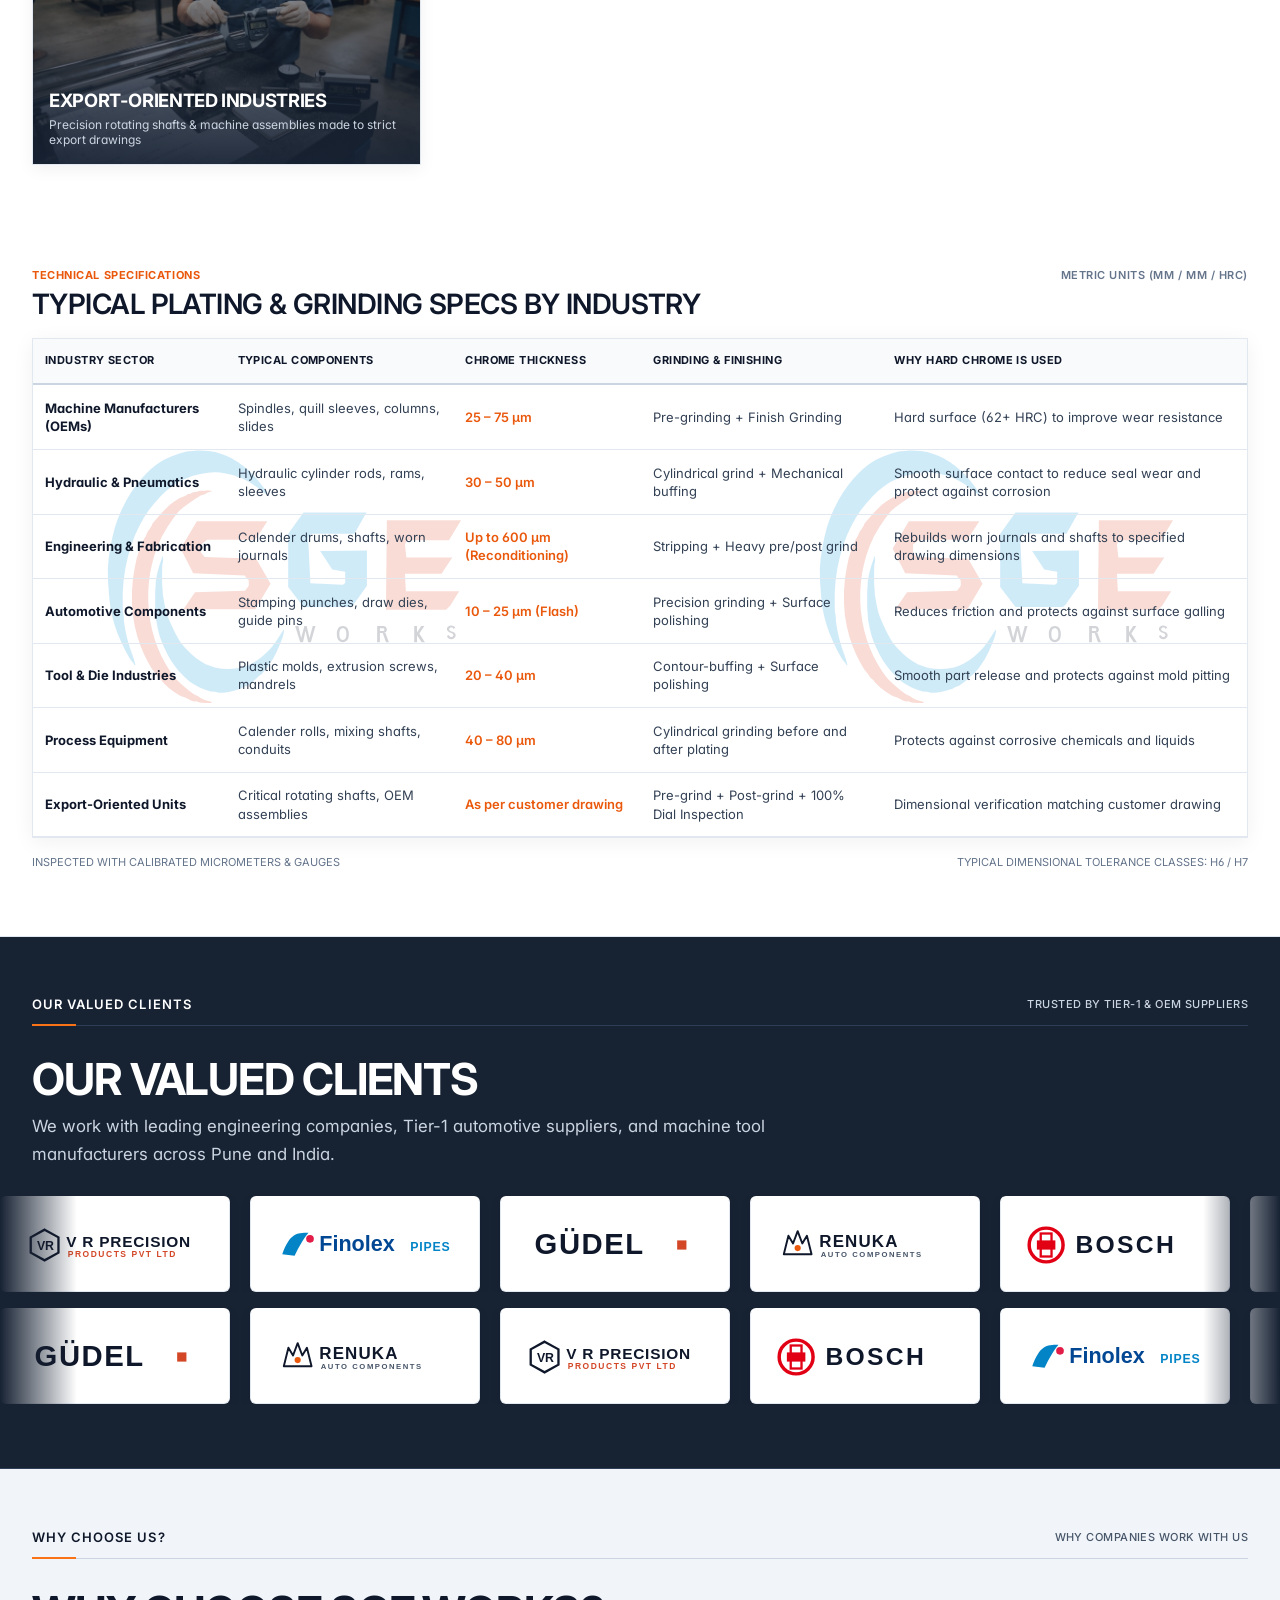
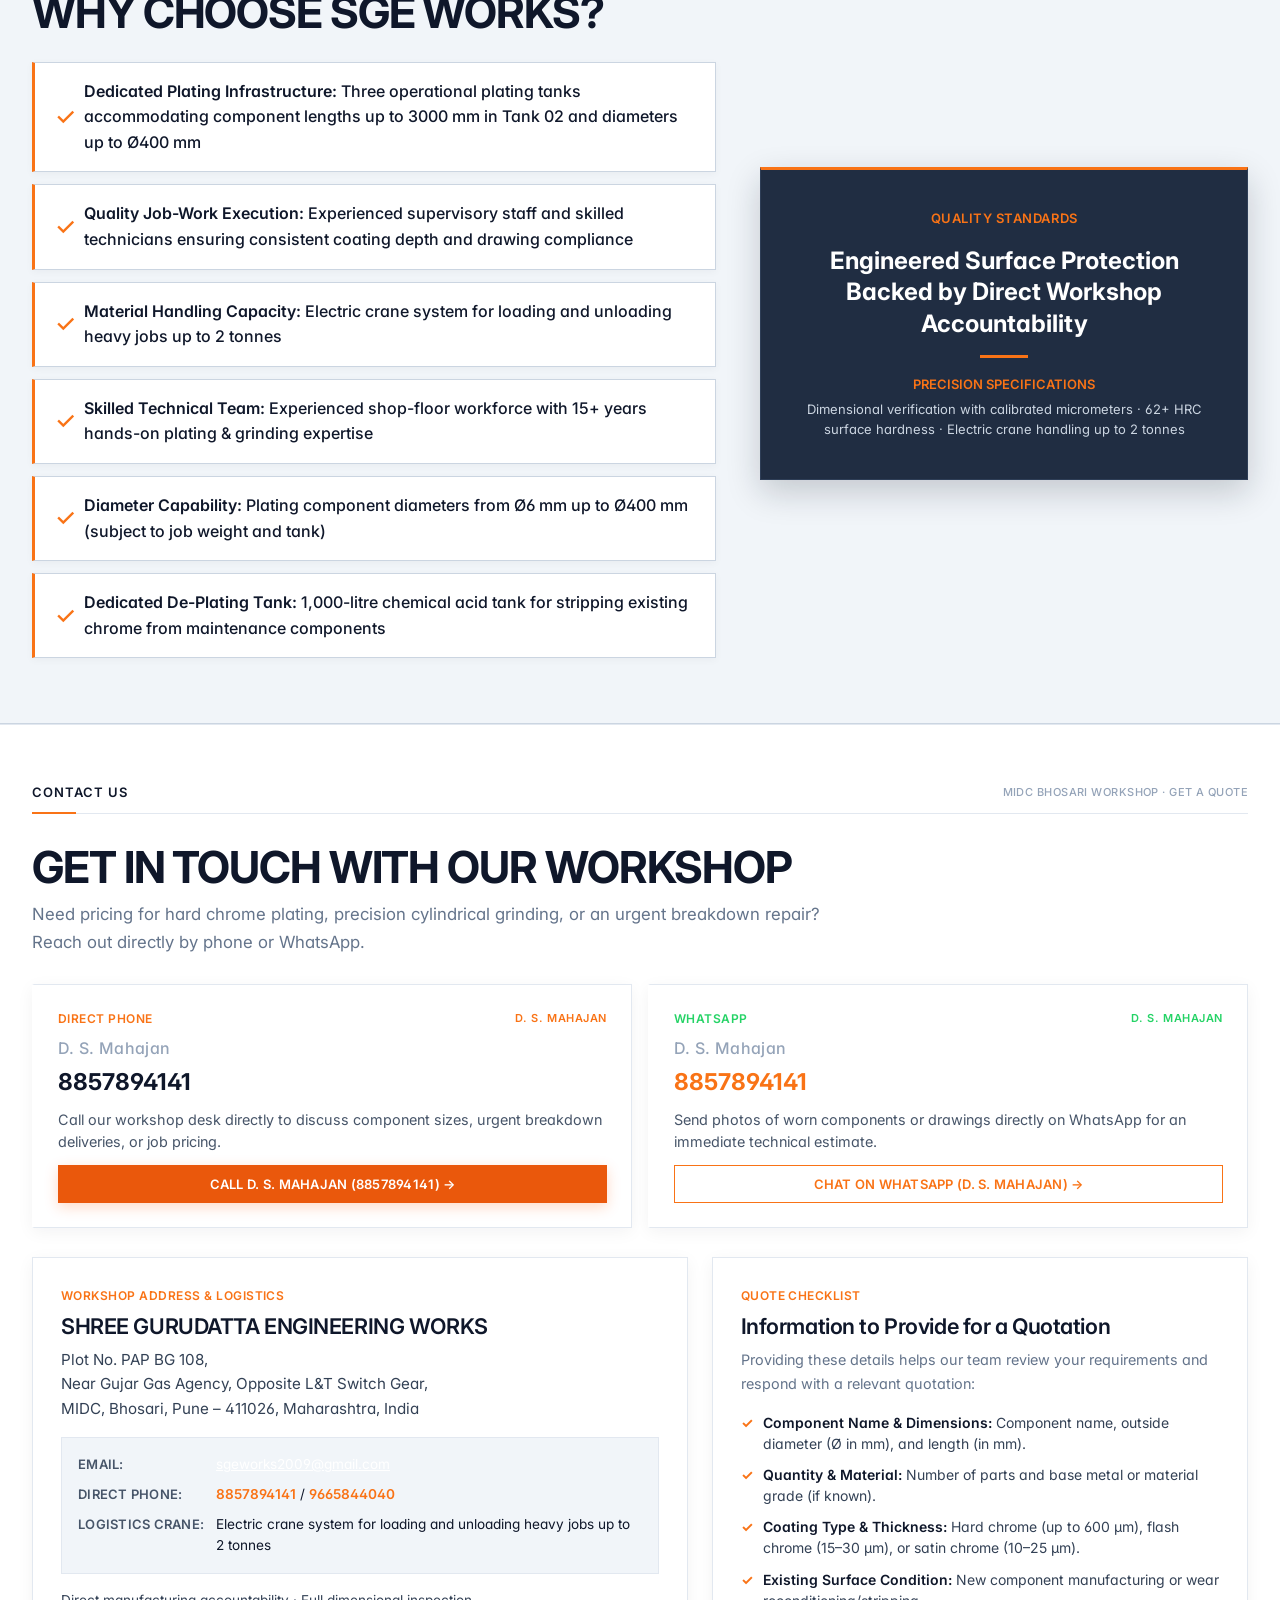
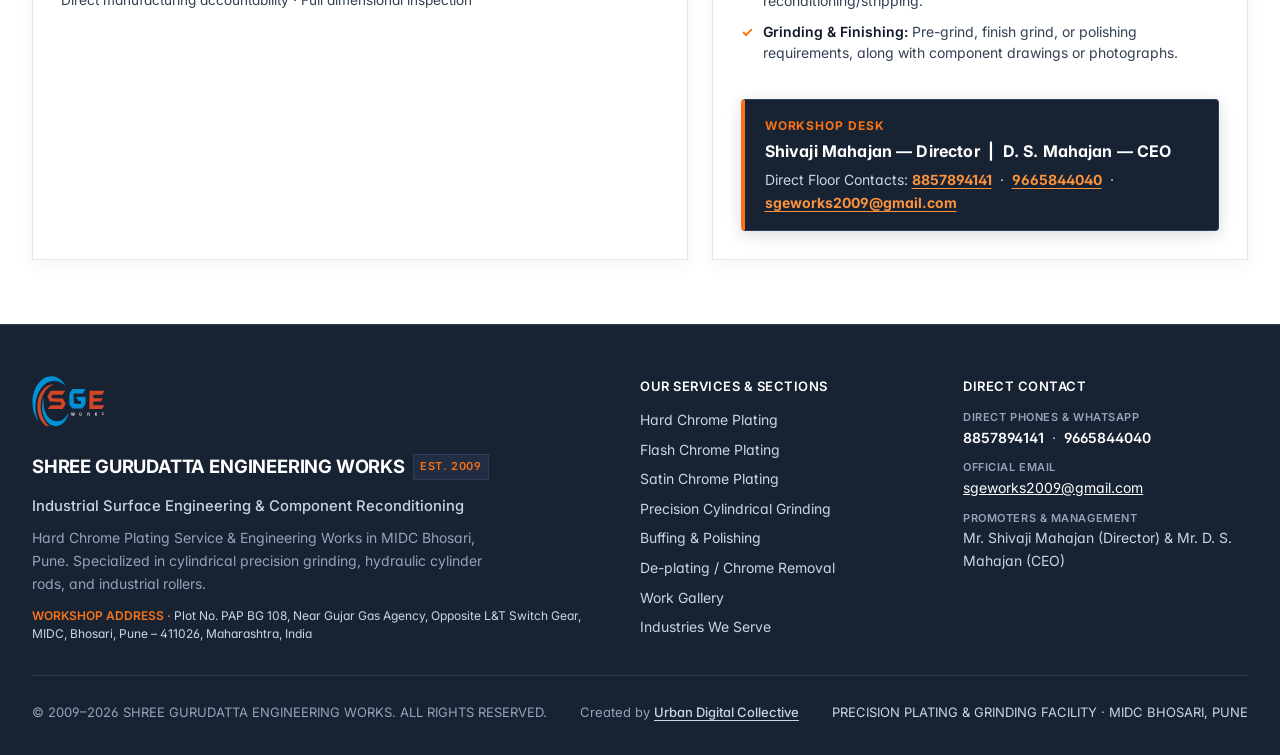
==== commit 8ad8c618: "feat(services): set circular molding dies as flash chrome plating hero image and add to showcase gal" ====
--- a/index.html
+++ b/index.html
@@ -1,5 +1,6 @@
 <!DOCTYPE html>
 <html lang="en" class="scroll-smooth">
+
 <head>
   <meta charset="utf-8">
   <meta name="viewport" content="width=device-width, initial-scale=1.0">
@@ -7,8 +8,10 @@
 
   <!-- Primary SEO Metadata -->
   <title>SGE Works: Hard Chrome Plating in Pune</title>
-  <meta name="description" content="SGE Works (Shree Gurudatta Engineering Works) provides industrial hard chrome plating, precision cylindrical grinding and surface engineering services in Bhosari, Pune. Established in 2009.">
-  <meta name="keywords" content="Hard Chrome Plating Pune, Hard Chrome Plating Bhosari, Industrial Chrome Plating Maharashtra, Precision Cylindrical Grinding Bhosari, Flash Chrome Plating Pune, Hydraulic Cylinder Rod Plating, Piston Rod Plating, Chrome Stripping Bhosari, SGE Works Pune">
+  <meta name="description"
+    content="SGE Works (Shree Gurudatta Engineering Works) provides industrial hard chrome plating, precision cylindrical grinding and surface engineering services in Bhosari, Pune. Established in 2009.">
+  <meta name="keywords"
+    content="Hard Chrome Plating Pune, Hard Chrome Plating Bhosari, Industrial Chrome Plating Maharashtra, Precision Cylindrical Grinding Bhosari, Flash Chrome Plating Pune, Hydraulic Cylinder Rod Plating, Piston Rod Plating, Chrome Stripping Bhosari, SGE Works Pune">
   <meta name="author" content="Shree Gurudatta Engineering Works">
   <meta name="robots" content="index, follow, max-image-preview:large, max-snippet:-1, max-video-preview:-1">
   <link rel="canonical" href="https://sgeworks.com/">
@@ -18,18 +21,23 @@
   <meta property="og:url" content="https://sgeworks.com/">
   <meta property="og:site_name" content="SGE Works">
   <meta property="og:title" content="SGE Works: Hard Chrome Plating in Pune">
-  <meta property="og:description" content="SGE Works (Shree Gurudatta Engineering Works) provides industrial hard chrome plating, precision cylindrical grinding and surface engineering services in Bhosari, Pune. Established in 2009.">
-  <meta property="og:image" content="https://sgeworks.com/assets/images/enhanced/hard-chrome-plating/hard-chrome-industrial-shafts-rack.webp">
+  <meta property="og:description"
+    content="SGE Works (Shree Gurudatta Engineering Works) provides industrial hard chrome plating, precision cylindrical grinding and surface engineering services in Bhosari, Pune. Established in 2009.">
+  <meta property="og:image"
+    content="https://sgeworks.com/assets/images/enhanced/hard-chrome-plating/hard-chrome-industrial-shafts-rack.webp">
   <meta property="og:image:width" content="1376">
   <meta property="og:image:height" content="768">
-  <meta property="og:image:alt" content="Hard chrome plated industrial shafts staged in modern facility at SGE Works Bhosari">
+  <meta property="og:image:alt"
+    content="Hard chrome plated industrial shafts staged in modern facility at SGE Works Bhosari">
   <meta property="og:locale" content="en_IN">
 
   <!-- Twitter Card -->
   <meta name="twitter:card" content="summary_large_image">
   <meta name="twitter:title" content="SGE Works: Hard Chrome Plating in Pune">
-  <meta name="twitter:description" content="Industrial hard chrome plating up to 600 microns and precision cylindrical grinding in MIDC Bhosari, Pune. Established 2009.">
-  <meta name="twitter:image" content="https://sgeworks.com/assets/images/enhanced/hard-chrome-plating/hard-chrome-industrial-shafts-rack.webp">
+  <meta name="twitter:description"
+    content="Industrial hard chrome plating up to 600 microns and precision cylindrical grinding in MIDC Bhosari, Pune. Established 2009.">
+  <meta name="twitter:image"
+    content="https://sgeworks.com/assets/images/enhanced/hard-chrome-plating/hard-chrome-industrial-shafts-rack.webp">
 
   <!-- Theme & Favicon -->
   <meta name="theme-color" content="#0B1320">
@@ -40,7 +48,9 @@
   <!-- Preconnect & Google Fonts (Inter - Pure Studio Proportional System) -->
   <link rel="preconnect" href="https://fonts.googleapis.com">
   <link rel="preconnect" href="https://fonts.gstatic.com" crossorigin>
-  <link href="https://fonts.googleapis.com/css2?family=Inter:ital,opsz,wght@0,14..32,300..800;1,14..32,300..800&display=swap" rel="stylesheet">
+  <link
+    href="https://fonts.googleapis.com/css2?family=Inter:ital,opsz,wght@0,14..32,300..800;1,14..32,300..800&display=swap"
+    rel="stylesheet">
 
   <!-- Production Modular Stylesheets -->
   <link rel="stylesheet" href="assets/css/variables.css">
@@ -228,7 +238,8 @@
 
           <!-- Services Dropdown (Keyboard & Touch Accessible) -->
           <li class="nav-item dropdown" role="none">
-            <a href="#services" class="nav-link dropdown-trigger" aria-haspopup="true" aria-expanded="false" aria-controls="services-dropdown-menu" id="services-menu-btn" role="menuitem">
+            <a href="#services" class="nav-link dropdown-trigger" aria-haspopup="true" aria-expanded="false"
+              aria-controls="services-dropdown-menu" id="services-menu-btn" role="menuitem">
               Services <span class="dropdown-caret" aria-hidden="true">▼</span>
             </a>
             <ul class="dropdown-menu" id="services-dropdown-menu" aria-labelledby="services-menu-btn" role="menu">
@@ -292,8 +303,9 @@
       <!-- Nav CTA & Mobile Hamburger Trigger -->
       <div class="nav-actions">
         <a href="#contact" class="btn btn-primary btn-sm nav-cta-btn">Request a Quote →</a>
-        
-        <button class="mobile-nav-toggle" aria-label="Toggle navigation menu" aria-expanded="false" aria-controls="mobile-drawer-nav">
+
+        <button class="mobile-nav-toggle" aria-label="Toggle navigation menu" aria-expanded="false"
+          aria-controls="mobile-drawer-nav">
           <span class="hamburger-icon" aria-hidden="true">
             <span class="hamburger-line"></span>
             <span class="hamburger-line"></span>
@@ -306,14 +318,15 @@
 
   <!-- Mobile Drawer Menu -->
   <div class="mobile-drawer" id="mobile-drawer-nav" aria-hidden="true">
-    <div class="mobile-drawer-brand" style="display: flex; align-items: center; justify-content: space-between; padding-bottom: 1rem; margin-bottom: 1.25rem; border-bottom: 1px solid var(--color-hairline);">
+    <div class="mobile-drawer-brand"
+      style="display: flex; align-items: center; justify-content: space-between; padding-bottom: 1rem; margin-bottom: 1.25rem; border-bottom: 1px solid var(--color-hairline);">
       <img src="assets/icons/logo.svg" alt="SGE Works Logo" style="height: 42px; width: auto; display: block;">
       <span class="label-mono-sm" style="color: var(--color-chrome-muted); font-size: 0.65rem;">PUNE · EST. 2009</span>
     </div>
     <ul class="mobile-nav-list">
       <li><a href="#hero" class="mobile-nav-link">Home · SGE Works</a></li>
       <li><a href="#about" class="mobile-nav-link">About Us</a></li>
-      
+
       <!-- Mobile Services Accordion -->
       <li class="mobile-services-accordion">
         <button class="mobile-services-trigger" aria-expanded="false">
@@ -343,7 +356,8 @@
       <a href="#contact" class="btn btn-primary" style="width: 100%;">REQUEST A QUOTE →</a>
       <div style="display: flex; gap: 0.5rem;">
         <a href="tel:8857894141" class="btn btn-secondary" style="flex: 1; font-size: 0.75rem;">Call: 8857894141</a>
-        <a href="https://wa.me/918857894141" target="_blank" rel="noopener" class="btn btn-secondary" style="flex: 1; font-size: 0.75rem;">WhatsApp</a>
+        <a href="https://wa.me/918857894141" target="_blank" rel="noopener" class="btn btn-secondary"
+          style="flex: 1; font-size: 0.75rem;">WhatsApp</a>
       </div>
     </div>
   </div>
@@ -360,45 +374,29 @@
       <div class="hero-bg-layer hero-slider" aria-hidden="true">
         <div class="hero-images-track">
           <div class="hero-slide is-active">
-            <img src="assets/images/enhanced/hard-chrome-plating/hard-chrome-industrial-shafts-rack.webp" 
-                 alt="Hard chrome plated industrial shafts staged in modern precision engineering facility" 
-                 class="hero-slide-img" 
-                 width="1376" 
-                 height="768" 
-                 fetchpriority="high"
-                 loading="eager">
+            <img src="assets/images/enhanced/hard-chrome-plating/hard-chrome-industrial-shafts-rack.webp"
+              alt="Hard chrome plated industrial shafts staged in modern precision engineering facility"
+              class="hero-slide-img" width="1376" height="768" fetchpriority="high" loading="eager">
           </div>
           <div class="hero-slide">
-            <img src="assets/images/enhanced/satin-chrome-plating/satin-chrome-machined-knobs-hero.webp" 
-                 alt="Satin chrome plated precision machined components and knurled controls" 
-                 class="hero-slide-img" 
-                 width="1672" 
-                 height="941" 
-                 loading="lazy">
+            <img src="assets/images/enhanced/satin-chrome-plating/satin-chrome-machined-knobs-hero.webp"
+              alt="Satin chrome plated precision machined components and knurled controls" class="hero-slide-img"
+              width="1672" height="941" loading="lazy">
           </div>
           <div class="hero-slide">
-            <img src="assets/images/enhanced/piston-rod/heavy-industrial-mirror-chrome-hydraulic-cylinder.webp" 
-                 alt="Heavy-duty mirror hard chrome hydraulic cylinder ram in precision engineering plant" 
-                 class="hero-slide-img" 
-                 width="1200" 
-                 height="896" 
-                 loading="lazy">
+            <img src="assets/images/enhanced/piston-rod/heavy-industrial-mirror-chrome-hydraulic-cylinder.webp"
+              alt="Heavy-duty mirror hard chrome hydraulic cylinder ram in precision engineering plant"
+              class="hero-slide-img" width="1200" height="896" loading="lazy">
           </div>
           <div class="hero-slide">
-            <img src="assets/images/enhanced/drum-roller/hard-chrome-plated-rollers-pair.webp" 
-                 alt="Mirror-buffed hard chrome calender drum rollers on precision steel V-blocks" 
-                 class="hero-slide-img" 
-                 width="1200" 
-                 height="896" 
-                 loading="lazy">
+            <img src="assets/images/enhanced/drum-roller/hard-chrome-plated-rollers-pair.webp"
+              alt="Mirror-buffed hard chrome calender drum rollers on precision steel V-blocks" class="hero-slide-img"
+              width="1200" height="896" loading="lazy">
           </div>
           <div class="hero-slide">
-            <img src="assets/images/enhanced/grinding/cylindrical-grinding-machine-shaft-crane.webp" 
-                 alt="Authentic 3-meter cylindrical grinding machine with mounted shaft and hoist crane" 
-                 class="hero-slide-img" 
-                 width="1200" 
-                 height="896" 
-                 loading="lazy">
+            <img src="assets/images/enhanced/grinding/cylindrical-grinding-machine-shaft-crane.webp"
+              alt="Authentic 3-meter cylindrical grinding machine with mounted shaft and hoist crane"
+              class="hero-slide-img" width="1200" height="896" loading="lazy">
           </div>
         </div>
       </div>
@@ -421,7 +419,8 @@
             </p>
 
             <div class="hero-tagline-box">
-              <p class="hero-tagline-text">Specialized Surface Engineering &amp; Component Job Work · MIDC Bhosari, Pune</p>
+              <p class="hero-tagline-text">Specialized Surface Engineering &amp; Component Job Work · MIDC Bhosari, Pune
+              </p>
             </div>
 
             <!-- 3 Technical Capability Highlights -->
@@ -534,7 +533,8 @@
           <span class="spec-label">HARDNESS STANDARD</span>
           <div>
             <div class="spec-value">62+<span class="spec-value-unit" style="color: #ffffff;">HRC</span></div>
-            <span class="spec-sub" style="color: var(--color-furnace-orange); font-weight: 600;">Confirmed coating hardness</span>
+            <span class="spec-sub" style="color: var(--color-furnace-orange); font-weight: 600;">Confirmed coating
+              hardness</span>
           </div>
         </div>
       </div>
@@ -562,13 +562,19 @@
 
             <div class="about-narrative">
               <p class="about-text-lead">
-                <strong>Shree Gurudatta Engineering Works (SGE Works)</strong>, established in 2009, provides industrial hard chrome plating and surface engineering job work from its facility in MIDC Bhosari, Pune.
+                <strong>Shree Gurudatta Engineering Works (SGE Works)</strong>, established in 2009, provides industrial
+                hard chrome plating and surface engineering job work from its facility in MIDC Bhosari, Pune.
               </p>
               <p>
-                Promoted and managed by Director <strong>Mr. Shivaji Mahajan</strong> and CEO <strong>Mr. D. S. Mahajan</strong>, our team brings hands-on industrial expertise to the precision coating and finishing of cylinders, shafts, rollers, and machinery components.
+                Promoted and managed by Director <strong>Mr. Shivaji Mahajan</strong> and CEO <strong>Mr. D. S.
+                  Mahajan</strong>, our team brings hands-on industrial expertise to the precision coating and finishing
+                of cylinders, shafts, rollers, and machinery components.
               </p>
               <p>
-                We operate three dedicated plating tanks accommodating component lengths up to 3000 mm in Tank 02 and diameters up to Ø400 mm, alongside cylindrical grinding machinery in our Bhosari workshop. Supported by an electric crane system handling components up to 2 tonnes, we deliver high-hardness (62+ HRC), wear-resistant surfaces finished to exact drawing tolerances.
+                We operate three dedicated plating tanks accommodating component lengths up to 3000 mm in Tank 02 and
+                diameters up to Ø400 mm, alongside cylindrical grinding machinery in our Bhosari workshop. Supported by
+                an electric crane system handling components up to 2 tonnes, we deliver high-hardness (62+ HRC),
+                wear-resistant surfaces finished to exact drawing tolerances.
               </p>
             </div>
 
@@ -579,7 +585,8 @@
                   <span class="about-attr-val">2009</span>
                 </div>
                 <div class="about-attr-title">ESTABLISHED HERITAGE</div>
-                <p class="about-attr-desc">Over a decade and a half delivering consistent plating depth and drawing tolerances to Maharashtra's machine builders.</p>
+                <p class="about-attr-desc">Over a decade and a half delivering consistent plating depth and drawing
+                  tolerances to Maharashtra's machine builders.</p>
               </div>
 
               <div class="about-attr-card">
@@ -587,7 +594,8 @@
                   <span class="about-attr-val">62+ HRC</span>
                 </div>
                 <div class="about-attr-title">CALIBRATED QUALITY INSPECTION</div>
-                <p class="about-attr-desc">Every batch is verified to 62+ HRC with calibrated digital micrometers and inspection gauges.</p>
+                <p class="about-attr-desc">Every batch is verified to 62+ HRC with calibrated digital micrometers and
+                  inspection gauges.</p>
               </div>
 
               <div class="about-attr-card">
@@ -595,7 +603,8 @@
                   <span class="label-mono" style="color: var(--color-furnace-orange);">3 TANKS</span>
                 </div>
                 <div class="about-attr-title">DEDICATED PLATING TANKS</div>
-                <p class="about-attr-desc">Three operational plating tanks accommodating component lengths up to 3000 mm in Tank 02 and diameters up to Ø400 mm.</p>
+                <p class="about-attr-desc">Three operational plating tanks accommodating component lengths up to 3000 mm
+                  in Tank 02 and diameters up to Ø400 mm.</p>
               </div>
 
               <div class="about-attr-card">
@@ -603,7 +612,8 @@
                   <span class="label-mono" style="color: var(--color-furnace-orange);">2 TONNES</span>
                 </div>
                 <div class="about-attr-title">MATERIAL HANDLING CRANE</div>
-                <p class="about-attr-desc">Electric crane system for loading and unloading heavy jobs up to 2 tonnes safely on the workshop floor.</p>
+                <p class="about-attr-desc">Electric crane system for loading and unloading heavy jobs up to 2 tonnes
+                  safely on the workshop floor.</p>
               </div>
             </div>
           </div>
@@ -611,14 +621,14 @@
           <!-- Visual Column -->
           <div class="about-visual-col reveal-on-scroll">
             <figure class="about-image-frame">
-              <img src="assets/images/enhanced/hard-chrome-plating/hard-chrome-precision-grinding-facility-pune.webp" 
-                   alt="Hard Chrome Plating and Precision Cylindrical Grinding Facility in MIDC Bhosari, Pune" 
-                   width="1024" 
-                   height="576" 
-                   loading="lazy">
+              <img src="assets/images/enhanced/hard-chrome-plating/hard-chrome-precision-grinding-facility-pune.webp"
+                alt="Hard Chrome Plating and Precision Cylindrical Grinding Facility in MIDC Bhosari, Pune" width="1024"
+                height="576" loading="lazy">
               <figcaption class="about-img-tag">
-                <span class="label-mono-sm" style="color: var(--color-chrome-silver);">PRECISION SHAFTS &amp; CYLINDERS · BHOSARI, PUNE</span>
-                <span class="label-mono-sm" style="color: var(--color-furnace-orange); font-weight: 700;">EST. 2009</span>
+                <span class="label-mono-sm" style="color: var(--color-chrome-silver);">PRECISION SHAFTS &amp; CYLINDERS
+                  · BHOSARI, PUNE</span>
+                <span class="label-mono-sm" style="color: var(--color-furnace-orange); font-weight: 700;">EST.
+                  2009</span>
               </figcaption>
             </figure>
 
@@ -646,7 +656,8 @@
           <div class="section-index">
             <span class="section-index-title">OUR SERVICES</span>
           </div>
-          <span class="section-meta-tag" style="color: var(--color-editorial-muted);">HARD CHROME PLATING &amp; CYLINDRICAL GRINDING SERVICES</span>
+          <span class="section-meta-tag" style="color: var(--color-editorial-muted);">HARD CHROME PLATING &amp;
+            CYLINDRICAL GRINDING SERVICES</span>
         </div>
 
         <div class="section-desc-wrap">
@@ -654,12 +665,13 @@
             Our Plating &amp; Grinding Services
           </h2>
           <p style="font-size: 1.05rem; color: #475569;">
-            We provide hard chrome plating, flash chroming, cylindrical grinding, buffing, and chrome removal for new machine parts and worn-out components.
+            We provide hard chrome plating, flash chroming, cylindrical grinding, buffing, and chrome removal for new
+            machine parts and worn-out components.
           </p>
         </div>
 
         <div class="services-list">
-          
+
           <!-- 1. Hard Chrome Plating -->
           <article class="service-editorial-card reveal-on-scroll" id="service-hard-chrome">
             <div class="service-text-pane">
@@ -668,7 +680,9 @@
               </div>
               <h3 class="service-title">Hard Chrome Plating</h3>
               <p class="service-description">
-                We apply industrial hard chrome plating up to 600 microns (0.6 mm) on cylinders, hydraulic rods, pistons, spindles, rollers, shafts, and mandrels. Designed to improve surface hardness, wear resistance, and component service life.
+                We apply industrial hard chrome plating up to 600 microns (0.6 mm) on cylinders, hydraulic rods,
+                pistons, spindles, rollers, shafts, and mandrels. Designed to improve surface hardness, wear resistance,
+                and component service life.
               </p>
 
               <div class="service-specs-table">
@@ -687,14 +701,14 @@
               </div>
             </div>
 
-            <div class="service-media-pane service-gallery-shortcut" data-gallery-target="gallery-shaft" role="button" tabindex="0" title="Tap to view related component in Work Gallery">
-              <img src="assets/images/enhanced/hard-chrome-plating/hard-chrome-industrial-shafts-rack.webp" 
-                   alt="Hard Chrome Plated Industrial Shafts Staged in Modern Plant at SGE Works Bhosari" 
-                   width="1376" 
-                   height="768" 
-                   loading="lazy">
+            <div class="service-media-pane service-gallery-shortcut" data-gallery-target="gallery-shaft" role="button"
+              tabindex="0" title="Tap to view related component in Work Gallery">
+              <img src="assets/images/enhanced/hard-chrome-plating/hard-chrome-industrial-shafts-rack.webp"
+                alt="Hard Chrome Plated Industrial Shafts Staged in Modern Plant at SGE Works Bhosari" width="1376"
+                height="768" loading="lazy">
               <div class="service-media-caption">
-                <span class="label-mono-sm" style="color: var(--color-chrome-silver);">HARD CHROME SHAFTS · TAP FOR GALLERY</span>
+                <span class="label-mono-sm" style="color: var(--color-chrome-silver);">HARD CHROME SHAFTS · TAP FOR
+                  GALLERY</span>
                 <span class="label-mono-sm" style="color: var(--color-furnace-orange); font-weight: 700;">62+ HRC</span>
               </div>
             </div>
@@ -708,7 +722,9 @@
               </div>
               <h3 class="service-title">Flash Chrome Plating</h3>
               <p class="service-description">
-                A thin, uniform chrome coating (15 to 30 microns) for pipes, stamping dies, small pins, fixtures, and machine base plates. Protects against corrosion and gives smooth part release without altering tight machined tolerances.
+                A thin, uniform chrome coating (15 to 30 microns) for pipes, stamping dies, small pins, fixtures, and
+                machine base plates. Protects against corrosion and gives smooth part release without altering tight
+                machined tolerances.
               </p>
 
               <div class="service-specs-table">
@@ -727,15 +743,16 @@
               </div>
             </div>
 
-            <div class="service-media-pane service-gallery-shortcut" data-gallery-target="gallery-mold-die" role="button" tabindex="0" title="Tap to view related component in Work Gallery">
-              <img src="assets/images/enhanced/dye-mold/precision-extrusion-die-plates-granite-table.webp" 
-                   alt="Flash Chrome Plated Precision Extrusion Die Plates on Metrology Granite Table" 
-                   width="896" 
-                   height="1200" 
-                   loading="lazy">
+            <div class="service-media-pane service-gallery-shortcut" data-gallery-target="gallery-mold-die"
+              role="button" tabindex="0" title="Tap to view related component in Work Gallery">
+              <img src="assets/images/enhanced/dye-mold/flash-chrome-circular-molding-dies.webp"
+                alt="Flash Chrome Plated Precision Circular Molding Dies and Tooling Rings" width="1024" height="576"
+                loading="lazy">
               <div class="service-media-caption">
-                <span class="label-mono-sm" style="color: var(--color-chrome-silver);">PLATES &amp; DIE TOOLING · TAP FOR GALLERY</span>
-                <span class="label-mono-sm" style="color: var(--color-furnace-orange); font-weight: 700;">15–30 μm</span>
+                <span class="label-mono-sm" style="color: var(--color-chrome-silver);">CIRCULAR DIES &amp; TOOLING · TAP
+                  FOR GALLERY</span>
+                <span class="label-mono-sm" style="color: var(--color-furnace-orange); font-weight: 700;">15–30
+                  μm</span>
               </div>
             </div>
           </article>
@@ -748,7 +765,8 @@
               </div>
               <h3 class="service-title">Satin Chrome Plating</h3>
               <p class="service-description">
-                Satin chrome plating providing a controlled coating thickness of 10 to 25 microns as per customer job specifications.
+                Satin chrome plating providing a controlled coating thickness of 10 to 25 microns as per customer job
+                specifications.
               </p>
 
               <div class="service-specs-table">
@@ -767,15 +785,16 @@
               </div>
             </div>
 
-            <div class="service-media-pane service-gallery-shortcut" data-gallery-target="gallery-mold-die" role="button" tabindex="0" title="Tap to view related component in Work Gallery">
-              <img src="assets/images/enhanced/satin-chrome-plating/satin-chrome-machined-knobs-hero.png" 
-                   alt="Satin Chrome Plated Precision Machined Components and Knurled Controls at SGE Works Bhosari" 
-                   width="1672" 
-                   height="941" 
-                   loading="lazy">
+            <div class="service-media-pane service-gallery-shortcut" data-gallery-target="gallery-mold-die"
+              role="button" tabindex="0" title="Tap to view related component in Work Gallery">
+              <img src="assets/images/enhanced/satin-chrome-plating/satin-chrome-machined-knobs-hero.png"
+                alt="Satin Chrome Plated Precision Machined Components and Knurled Controls at SGE Works Bhosari"
+                width="1672" height="941" loading="lazy">
               <div class="service-media-caption">
-                <span class="label-mono-sm" style="color: var(--color-chrome-silver);">SATIN CHROME CONTROLS · TAP FOR GALLERY</span>
-                <span class="label-mono-sm" style="color: var(--color-furnace-orange); font-weight: 700;">10–25 μm</span>
+                <span class="label-mono-sm" style="color: var(--color-chrome-silver);">SATIN CHROME CONTROLS · TAP FOR
+                  GALLERY</span>
+                <span class="label-mono-sm" style="color: var(--color-furnace-orange); font-weight: 700;">10–25
+                  μm</span>
               </div>
             </div>
           </article>
@@ -788,7 +807,8 @@
               </div>
               <h3 class="service-title">Precision Cylindrical Grinding</h3>
               <p class="service-description">
-                We grind components according to customer requirements before and after hard chrome plating to prepare the surface and achieve the required drawing dimensions and smooth finish.
+                We grind components according to customer requirements before and after hard chrome plating to prepare
+                the surface and achieve the required drawing dimensions and smooth finish.
               </p>
 
               <div class="service-specs-table">
@@ -802,20 +822,20 @@
                 </div>
                 <div class="service-spec-row">
                   <span class="spec-key">DIMENSIONAL ACCURACY</span>
-                  <span class="spec-val">Finished to customer drawing specifications and tolerance classes H6 / h7</span>
-                </div>
-              </div>
-            </div>
-
-            <div class="service-media-pane service-gallery-shortcut" data-gallery-target="gallery-grinding" role="button" tabindex="0" title="Tap to view related component in Work Gallery">
-              <img src="assets/images/three-meter-cylindrical-grinding-machine.jpg" 
-                   alt="Authentic 3-meter Cylindrical Grinding Machine with mounted steel shaft at SGE Works Bhosari" 
-                   width="768" 
-                   height="1024" 
-                   style="object-position: center 30%;" 
-                   loading="lazy">
+                  <span class="spec-val">Finished to customer drawing specifications and tolerance classes H6 /
+                    h7</span>
+                </div>
+              </div>
+            </div>
+
+            <div class="service-media-pane service-gallery-shortcut" data-gallery-target="gallery-grinding"
+              role="button" tabindex="0" title="Tap to view related component in Work Gallery">
+              <img src="assets/images/three-meter-cylindrical-grinding-machine.jpg"
+                alt="Authentic 3-meter Cylindrical Grinding Machine with mounted steel shaft at SGE Works Bhosari"
+                width="768" height="1024" style="object-position: center 30%;" loading="lazy">
               <div class="service-media-caption">
-                <span class="label-mono-sm" style="color: var(--color-chrome-silver);">CYLINDRICAL GRINDER · BHOSARI</span>
+                <span class="label-mono-sm" style="color: var(--color-chrome-silver);">CYLINDRICAL GRINDER ·
+                  BHOSARI</span>
                 <span class="label-mono-sm" style="color: var(--color-furnace-orange); font-weight: 700;">H6 / h7</span>
               </div>
             </div>
@@ -824,17 +844,18 @@
           <!-- Split Grid Layout for Services 05 & 06 -->
           <div class="services-split-grid reveal-on-scroll">
             <!-- 5. Buffing & Polishing -->
-            <article class="service-split-card service-gallery-shortcut" id="service-buffing-polishing" data-gallery-target="gallery-mandrel" role="button" tabindex="0" title="Tap to view related component in Work Gallery">
-              <img src="assets/images/enhanced/buffing-polishing/mirror-buffed-industrial-plate.webp" 
-                   alt="Optical Mirror Buffed Precision Industrial Tooling Plate on Graphite Base" 
-                   width="1200" 
-                   height="896" 
-                   loading="lazy">
+            <article class="service-split-card service-gallery-shortcut" id="service-buffing-polishing"
+              data-gallery-target="gallery-mandrel" role="button" tabindex="0"
+              title="Tap to view related component in Work Gallery">
+              <img src="assets/images/enhanced/buffing-polishing/mirror-buffed-industrial-plate.webp"
+                alt="Optical Mirror Buffed Precision Industrial Tooling Plate on Graphite Base" width="1200"
+                height="896" loading="lazy">
               <div class="service-split-overlay"></div>
               <span class="service-split-badge">SURFACE FINISHING</span>
               <div class="service-split-content">
                 <h3 class="service-split-title">Buffing &amp; Polishing</h3>
-                <p class="service-split-desc">Mechanical buffing and polishing for shafts, rods, rollers, and plates to refine surface smoothness.</p>
+                <p class="service-split-desc">Mechanical buffing and polishing for shafts, rods, rollers, and plates to
+                  refine surface smoothness.</p>
                 <div class="service-split-meta">
                   APPLICATIONS: Plates, Rods &amp; Rollers · Surface Refinement · Tap to View
                 </div>
@@ -842,17 +863,18 @@
             </article>
 
             <!-- 6. De-plating / Chrome Removal -->
-            <article class="service-split-card service-gallery-shortcut" id="service-deplating" data-gallery-target="gallery-tank" role="button" tabindex="0" title="Tap to view related component in Work Gallery">
-              <img src="assets/images/enhanced/piston-rod/hard-chrome-immersion-tank-grooved-cylinder.webp" 
-                   alt="Industrial Chemical Acid De-Plating and Chrome Stripping Immersion Tank with Suspended Cylinder" 
-                   width="840" 
-                   height="1600" 
-                   loading="lazy">
+            <article class="service-split-card service-gallery-shortcut" id="service-deplating"
+              data-gallery-target="gallery-tank" role="button" tabindex="0"
+              title="Tap to view related component in Work Gallery">
+              <img src="assets/images/enhanced/piston-rod/hard-chrome-immersion-tank-grooved-cylinder.webp"
+                alt="Industrial Chemical Acid De-Plating and Chrome Stripping Immersion Tank with Suspended Cylinder"
+                width="840" height="1600" loading="lazy">
               <div class="service-split-overlay"></div>
               <span class="service-split-badge">COMPONENT REPAIR</span>
               <div class="service-split-content">
                 <h3 class="service-split-title">De-Plating / Chrome Removal</h3>
-                <p class="service-split-desc">Chemical removal of old or damaged chrome from worn shafts, rollers, and dies using a dedicated 1,000-litre acid de-plating bath.</p>
+                <p class="service-split-desc">Chemical removal of old or damaged chrome from worn shafts, rollers, and
+                  dies using a dedicated 1,000-litre acid de-plating bath.</p>
                 <div class="service-split-meta">
                   PROCESS: Dedicated 1,000L Acid Bath · Component Restoration · Tap to View
                 </div>
@@ -882,63 +904,94 @@
             Workshop Capacities &amp; Components We Handle
           </h2>
           <p style="font-size: 1.05rem; color: var(--theme-steel-grey-muted);">
-            Our MIDC Bhosari workshop operates three dedicated plating tanks accommodating components up to Ø400 mm diameter and 3000 mm length in Tank 02, alongside an acid de-plating bath and precision cylindrical grinding machinery.
+            Our MIDC Bhosari workshop operates three dedicated plating tanks accommodating components up to Ø400 mm
+            diameter and 3000 mm length in Tank 02, alongside an acid de-plating bath and precision cylindrical grinding
+            machinery.
           </p>
         </div>
 
         <!-- Operational Plating Tanks & Material Handling Facility -->
-        <div class="matrix-container reveal-on-scroll" style="margin-top: var(--space-lg); margin-bottom: var(--space-lg); background: var(--theme-steel-grey-surface); border: 1px solid var(--theme-steel-grey-border); padding: clamp(1.25rem, 2.5vw, 2rem);">
-          <div style="display: flex; align-items: baseline; justify-content: space-between; flex-wrap: wrap; gap: var(--space-xs); margin-bottom: var(--space-lg); border-bottom: 1px solid var(--theme-steel-grey-border); padding-bottom: var(--space-sm);">
+        <div class="matrix-container reveal-on-scroll"
+          style="margin-top: var(--space-lg); margin-bottom: var(--space-lg); background: var(--theme-steel-grey-surface); border: 1px solid var(--theme-steel-grey-border); padding: clamp(1.25rem, 2.5vw, 2rem);">
+          <div
+            style="display: flex; align-items: baseline; justify-content: space-between; flex-wrap: wrap; gap: var(--space-xs); margin-bottom: var(--space-lg); border-bottom: 1px solid var(--theme-steel-grey-border); padding-bottom: var(--space-sm);">
             <div>
-              <span class="label-mono-sm" style="color: var(--color-furnace-orange); font-weight: 700;">OPERATIONAL PLANT INFRASTRUCTURE</span>
-              <h3 style="color: #ffffff; text-transform: uppercase; margin-bottom: 0.25rem;">Dedicated Plating Tanks &amp; Lifting Facilities</h3>
-            </div>
-            <span class="label-mono-sm" style="color: var(--theme-steel-grey-muted);">IN-HOUSE BHOSARI PLANT CAPACITY</span>
-          </div>
-
-          <div style="display: grid; grid-template-columns: repeat(auto-fit, minmax(280px, 1fr)); gap: var(--space-md); margin-bottom: var(--space-lg);">
-            
+              <span class="label-mono-sm" style="color: var(--color-furnace-orange); font-weight: 700;">OPERATIONAL
+                PLANT INFRASTRUCTURE</span>
+              <h3 style="color: #ffffff; text-transform: uppercase; margin-bottom: 0.25rem;">Dedicated Plating Tanks
+                &amp; Lifting Facilities</h3>
+            </div>
+            <span class="label-mono-sm" style="color: var(--theme-steel-grey-muted);">IN-HOUSE BHOSARI PLANT
+              CAPACITY</span>
+          </div>
+
+          <div
+            style="display: grid; grid-template-columns: repeat(auto-fit, minmax(280px, 1fr)); gap: var(--space-md); margin-bottom: var(--space-lg);">
+
             <!-- Unit 01: 3 Plating Tanks -->
-            <div style="background: rgba(15, 23, 42, 0.45); border: 1px solid var(--theme-steel-grey-border); border-top: 3px solid var(--color-furnace-orange); padding: 1.5rem; border-radius: 4px;">
-              <span class="label-mono-sm" style="color: var(--color-furnace-orange); font-weight: 700;">ACTIVE CAPACITY</span>
-              <h4 style="color: #ffffff; font-size: 1.15rem; margin-top: 0.35rem; margin-bottom: 0.5rem; text-transform: uppercase;">3 Dedicated Plating Tanks</h4>
+            <div
+              style="background: rgba(15, 23, 42, 0.45); border: 1px solid var(--theme-steel-grey-border); border-top: 3px solid var(--color-furnace-orange); padding: 1.5rem; border-radius: 4px;">
+              <span class="label-mono-sm" style="color: var(--color-furnace-orange); font-weight: 700;">ACTIVE
+                CAPACITY</span>
+              <h4
+                style="color: #ffffff; font-size: 1.15rem; margin-top: 0.35rem; margin-bottom: 0.5rem; text-transform: uppercase;">
+                3 Dedicated Plating Tanks</h4>
               <p style="color: #cbd5e1; font-size: 0.875rem; line-height: 1.5; margin-bottom: 0.85rem;">
-                Three specialized industrial immersion plating tanks configured to handle various component geometries, long shafts, cylinder rods, and rollers up to 3000 mm.
+                Three specialized industrial immersion plating tanks configured to handle various component geometries,
+                long shafts, cylinder rods, and rollers up to 3000 mm.
               </p>
-              <span class="label-mono-sm" style="color: var(--color-chrome-silver); font-size: 0.75rem;">TANK ALLOCATION: BASED ON JOB SPECIFICATION</span>
+              <span class="label-mono-sm" style="color: var(--color-chrome-silver); font-size: 0.75rem;">TANK
+                ALLOCATION: BASED ON JOB SPECIFICATION</span>
             </div>
 
             <!-- Unit 02: De-Plating Bath -->
-            <div style="background: rgba(15, 23, 42, 0.45); border: 1px solid var(--theme-steel-grey-border); border-top: 3px solid var(--color-furnace-orange); padding: 1.5rem; border-radius: 4px;">
-              <span class="label-mono-sm" style="color: var(--color-furnace-orange); font-weight: 700;">SALVAGE &amp; STRIPPING</span>
-              <h4 style="color: #ffffff; font-size: 1.15rem; margin-top: 0.35rem; margin-bottom: 0.5rem; text-transform: uppercase;">Dedicated De-Plating Bath</h4>
+            <div
+              style="background: rgba(15, 23, 42, 0.45); border: 1px solid var(--theme-steel-grey-border); border-top: 3px solid var(--color-furnace-orange); padding: 1.5rem; border-radius: 4px;">
+              <span class="label-mono-sm" style="color: var(--color-furnace-orange); font-weight: 700;">SALVAGE &amp;
+                STRIPPING</span>
+              <h4
+                style="color: #ffffff; font-size: 1.15rem; margin-top: 0.35rem; margin-bottom: 0.5rem; text-transform: uppercase;">
+                Dedicated De-Plating Bath</h4>
               <p style="color: #cbd5e1; font-size: 0.875rem; line-height: 1.5; margin-bottom: 0.85rem;">
-                A dedicated 1,000-litre chemical acid de-plating stripping bath for clean, non-destructive chrome removal from worn components prior to reconditioning.
+                A dedicated 1,000-litre chemical acid de-plating stripping bath for clean, non-destructive chrome
+                removal from worn components prior to reconditioning.
               </p>
-              <span class="label-mono-sm" style="color: var(--color-chrome-silver); font-size: 0.75rem;">CAPACITY: 1,000L ACID STRIPPING TANK</span>
+              <span class="label-mono-sm" style="color: var(--color-chrome-silver); font-size: 0.75rem;">CAPACITY:
+                1,000L ACID STRIPPING TANK</span>
             </div>
 
             <!-- Unit 03: Electric Crane System -->
-            <div style="background: rgba(15, 23, 42, 0.45); border: 1px solid var(--theme-steel-grey-border); border-top: 3px solid var(--color-furnace-orange); padding: 1.5rem; border-radius: 4px;">
-              <span class="label-mono-sm" style="color: var(--color-furnace-orange); font-weight: 700;">MATERIAL HANDLING</span>
-              <h4 style="color: #ffffff; font-size: 1.15rem; margin-top: 0.35rem; margin-bottom: 0.5rem; text-transform: uppercase;">Electric Crane &amp; Hoist System</h4>
+            <div
+              style="background: rgba(15, 23, 42, 0.45); border: 1px solid var(--theme-steel-grey-border); border-top: 3px solid var(--color-furnace-orange); padding: 1.5rem; border-radius: 4px;">
+              <span class="label-mono-sm" style="color: var(--color-furnace-orange); font-weight: 700;">MATERIAL
+                HANDLING</span>
+              <h4
+                style="color: #ffffff; font-size: 1.15rem; margin-top: 0.35rem; margin-bottom: 0.5rem; text-transform: uppercase;">
+                Electric Crane &amp; Hoist System</h4>
               <p style="color: #cbd5e1; font-size: 0.875rem; line-height: 1.5; margin-bottom: 0.85rem;">
-                Heavy-duty shop floor overhead electric crane system with lifting capacity up to 2 tonnes, enabling safe, scratch-free dipping and precise vertical immersion.
+                Heavy-duty shop floor overhead electric crane system with lifting capacity up to 2 tonnes, enabling
+                safe, scratch-free dipping and precise vertical immersion.
               </p>
-              <span class="label-mono-sm" style="color: var(--color-chrome-silver); font-size: 0.75rem;">LIFTING CAPACITY: UP TO 2 TONNES</span>
+              <span class="label-mono-sm" style="color: var(--color-chrome-silver); font-size: 0.75rem;">LIFTING
+                CAPACITY: UP TO 2 TONNES</span>
             </div>
 
           </div>
 
           <!-- Direct Enquiry Callout -->
-          <div style="display: flex; align-items: center; justify-content: space-between; flex-wrap: wrap; gap: var(--space-md); background: rgba(234, 88, 12, 0.08); border: 1px dashed rgba(234, 88, 12, 0.35); padding: 1.15rem 1.5rem; border-radius: 4px;">
+          <div
+            style="display: flex; align-items: center; justify-content: space-between; flex-wrap: wrap; gap: var(--space-md); background: rgba(234, 88, 12, 0.08); border: 1px dashed rgba(234, 88, 12, 0.35); padding: 1.15rem 1.5rem; border-radius: 4px;">
             <div>
-              <span class="label-mono-sm" style="color: var(--color-furnace-orange); font-weight: 700;">HAVE A SPECIFIC COMPONENT SIZE OR DRAWING?</span>
+              <span class="label-mono-sm" style="color: var(--color-furnace-orange); font-weight: 700;">HAVE A SPECIFIC
+                COMPONENT SIZE OR DRAWING?</span>
               <p style="color: #e2e8f0; font-size: 0.875rem; margin-bottom: 0; margin-top: 0.2rem;">
-                Exact tank dimensions, maximum job diameter, and immersion fixtures are allocated based on your part drawings and batch requirements. Contact our engineers for tank availability.
+                Exact tank dimensions, maximum job diameter, and immersion fixtures are allocated based on your part
+                drawings and batch requirements. Contact our engineers for tank availability.
               </p>
             </div>
-            <a href="#contact" class="btn btn-primary" style="padding: 0.65rem 1.25rem; font-size: 0.8125rem; white-space: nowrap;">Enquire for Tank Availability →</a>
+            <a href="#contact" class="btn btn-primary"
+              style="padding: 0.65rem 1.25rem; font-size: 0.8125rem; white-space: nowrap;">Enquire for Tank Availability
+              →</a>
           </div>
         </div>
 
@@ -951,15 +1004,13 @@
 
           <div class="component-slider-wrapper reveal-on-scroll">
             <div class="component-slider-track" tabindex="0" role="region" aria-label="Component Catalog Carousel">
-              
+
               <!-- 01 Hydraulic Cylinder Rod -->
               <div class="component-slide-item">
                 <div class="component-img-box">
-                  <img src="assets/images/enhanced/piston-rod/hydraulic-cylinder-piston-rod-assembly.webp" 
-                       alt="Hydraulic Cylinder Rod - Hard Chrome Plated with Precision Seal Lands" 
-                       width="896" 
-                       height="1200" 
-                       loading="lazy">
+                  <img src="assets/images/enhanced/piston-rod/hydraulic-cylinder-piston-rod-assembly.webp"
+                    alt="Hydraulic Cylinder Rod - Hard Chrome Plated with Precision Seal Lands" width="896"
+                    height="1200" loading="lazy">
                 </div>
                 <div class="component-caption">Hydraulic Cylinder Rod</div>
               </div>
@@ -967,11 +1018,8 @@
               <!-- 02 Piston Rod & Drive Shafts -->
               <div class="component-slide-item">
                 <div class="component-img-box">
-                  <img src="assets/images/enhanced/piston-rod/precision-splined-drive-shafts-leadscrew.webp" 
-                       alt="Piston Rod and Splined Drive Shafts with Lead Screw" 
-                       width="896" 
-                       height="1200" 
-                       loading="lazy">
+                  <img src="assets/images/enhanced/piston-rod/precision-splined-drive-shafts-leadscrew.webp"
+                    alt="Piston Rod and Splined Drive Shafts with Lead Screw" width="896" height="1200" loading="lazy">
                 </div>
                 <div class="component-caption">Piston Rods &amp; Drive Shafts</div>
               </div>
@@ -979,11 +1027,9 @@
               <!-- 03 Shafts & Spindles -->
               <div class="component-slide-item">
                 <div class="component-img-box">
-                  <img src="assets/images/enhanced/spindle/industrial-machine-tool-spindle-selective-chrome.webp" 
-                       alt="Industrial Machine Tool Spindle with Selective Hard Chrome Plating" 
-                       width="1086" 
-                       height="1448" 
-                       loading="lazy">
+                  <img src="assets/images/enhanced/spindle/industrial-machine-tool-spindle-selective-chrome.webp"
+                    alt="Industrial Machine Tool Spindle with Selective Hard Chrome Plating" width="1086" height="1448"
+                    loading="lazy">
                 </div>
                 <div class="component-caption">Shafts &amp; Machine Spindles</div>
               </div>
@@ -991,11 +1037,9 @@
               <!-- 04 Drum Rollers -->
               <div class="component-slide-item">
                 <div class="component-img-box">
-                  <img src="assets/images/enhanced/drum-roller/hard-chrome-calender-drum-rollers.webp" 
-                       alt="Calender Drum Rollers for Printing and Process Industries" 
-                       width="1024" 
-                       height="1024" 
-                       loading="lazy">
+                  <img src="assets/images/enhanced/drum-roller/hard-chrome-calender-drum-rollers.webp"
+                    alt="Calender Drum Rollers for Printing and Process Industries" width="1024" height="1024"
+                    loading="lazy">
                 </div>
                 <div class="component-caption">Calender Drum Rollers</div>
               </div>
@@ -1003,11 +1047,9 @@
               <!-- 05 Extrusion & Feed Screws -->
               <div class="component-slide-item">
                 <div class="component-img-box">
-                  <img src="assets/images/enhanced/screw/hard-chrome-feed-screws-array.webp" 
-                       alt="Hard Chrome Plated Extruder and Injection Feed Screws" 
-                       width="1000" 
-                       height="1339" 
-                       loading="lazy">
+                  <img src="assets/images/enhanced/screw/hard-chrome-feed-screws-array.webp"
+                    alt="Hard Chrome Plated Extruder and Injection Feed Screws" width="1000" height="1339"
+                    loading="lazy">
                 </div>
                 <div class="component-caption">Extrusion &amp; Feed Screws</div>
               </div>
@@ -1015,11 +1057,8 @@
               <!-- 06 Twin Screw Segments -->
               <div class="component-slide-item">
                 <div class="component-img-box">
-                  <img src="assets/images/enhanced/screw/precision-twin-screw-segments-array.webp" 
-                       alt="Precision Twin Screw Extruder Flight Segments" 
-                       width="1000" 
-                       height="1000" 
-                       loading="lazy">
+                  <img src="assets/images/enhanced/screw/precision-twin-screw-segments-array.webp"
+                    alt="Precision Twin Screw Extruder Flight Segments" width="1000" height="1000" loading="lazy">
                 </div>
                 <div class="component-caption">Twin Screw Segments</div>
               </div>
@@ -1027,11 +1066,9 @@
               <!-- 07 Mandrels & Core Pins -->
               <div class="component-slide-item">
                 <div class="component-img-box">
-                  <img src="assets/images/enhanced/dye-mold/precision-blow-molding-core-mandrels.webp" 
-                       alt="Precision Blow Molding Core Mandrels on Dark Graphite" 
-                       width="896" 
-                       height="1200" 
-                       loading="lazy">
+                  <img src="assets/images/enhanced/dye-mold/precision-blow-molding-core-mandrels.webp"
+                    alt="Precision Blow Molding Core Mandrels on Dark Graphite" width="896" height="1200"
+                    loading="lazy">
                 </div>
                 <div class="component-caption">Mandrels &amp; Core Pins</div>
               </div>
@@ -1039,11 +1076,8 @@
               <!-- 08 Dies & Extrusion Tooling -->
               <div class="component-slide-item">
                 <div class="component-img-box">
-                  <img src="assets/images/enhanced/dye-mold/conical-torpedo-die-head.webp" 
-                       alt="Conical Torpedo Extrusion Die Head Tooling" 
-                       width="896" 
-                       height="1200" 
-                       loading="lazy">
+                  <img src="assets/images/enhanced/dye-mold/conical-torpedo-die-head.webp"
+                    alt="Conical Torpedo Extrusion Die Head Tooling" width="896" height="1200" loading="lazy">
                 </div>
                 <div class="component-caption">Dies &amp; Extrusion Tooling</div>
               </div>
@@ -1051,11 +1085,9 @@
               <!-- 09 Machine Base Plates -->
               <div class="component-slide-item">
                 <div class="component-img-box">
-                  <img src="assets/images/enhanced/buffing-polishing/precision-buffed-tooling-plates-pair.webp" 
-                       alt="Precision Buffed Machine Base Plates and Wear Surfaces" 
-                       width="896" 
-                       height="1200" 
-                       loading="lazy">
+                  <img src="assets/images/enhanced/buffing-polishing/precision-buffed-tooling-plates-pair.webp"
+                    alt="Precision Buffed Machine Base Plates and Wear Surfaces" width="896" height="1200"
+                    loading="lazy">
                 </div>
                 <div class="component-caption">Machine Plates &amp; Wear Beds</div>
               </div>
@@ -1063,11 +1095,9 @@
               <!-- 10 Conveyor & Guide Rollers -->
               <div class="component-slide-item">
                 <div class="component-img-box">
-                  <img src="assets/images/enhanced/drum-roller/hard-chrome-conveyor-rollers-array.webp" 
-                       alt="Hard Chrome Plated Industrial Conveyor and Guide Rollers" 
-                       width="1024" 
-                       height="1024" 
-                       loading="lazy">
+                  <img src="assets/images/enhanced/drum-roller/hard-chrome-conveyor-rollers-array.webp"
+                    alt="Hard Chrome Plated Industrial Conveyor and Guide Rollers" width="1024" height="1024"
+                    loading="lazy">
                 </div>
                 <div class="component-caption">Conveyor &amp; Guide Rollers</div>
               </div>
@@ -1086,22 +1116,26 @@
         <div class="performance-pillars-grid reveal-on-scroll">
           <div class="pillar-card">
             <div class="pillar-label">CONTROLLED SURFACE FINISH</div>
-            <p style="font-size: 0.8125rem; color: var(--theme-steel-grey-muted); margin-bottom: 0;">Finishing and polishing designed to improve wear resistance and seal engagement</p>
+            <p style="font-size: 0.8125rem; color: var(--theme-steel-grey-muted); margin-bottom: 0;">Finishing and
+              polishing designed to improve wear resistance and seal engagement</p>
           </div>
 
           <div class="pillar-card">
             <div class="pillar-label">HIGH-HARDNESS DEPOSITION</div>
-            <p style="font-size: 0.8125rem; color: var(--theme-steel-grey-muted); margin-bottom: 0;">62+ HRC hard chrome coating engineered to protect against friction and abrasion</p>
+            <p style="font-size: 0.8125rem; color: var(--theme-steel-grey-muted); margin-bottom: 0;">62+ HRC hard chrome
+              coating engineered to protect against friction and abrasion</p>
           </div>
 
           <div class="pillar-card">
             <div class="pillar-label">COMPONENT RESTORATION</div>
-            <p style="font-size: 0.8125rem; color: var(--theme-steel-grey-muted); margin-bottom: 0;">Rebuilds scored and worn cylindrical components through uniform chrome plating and finishing</p>
+            <p style="font-size: 0.8125rem; color: var(--theme-steel-grey-muted); margin-bottom: 0;">Rebuilds scored and
+              worn cylindrical components through uniform chrome plating and finishing</p>
           </div>
 
           <div class="pillar-card">
             <div class="pillar-label">DIMENSIONAL TOLERANCE CLASSES</div>
-            <p style="font-size: 0.8125rem; color: var(--theme-steel-grey-muted); margin-bottom: 0;">Finished to customer drawing specifications and dimensional tolerance classes H6 / h7</p>
+            <p style="font-size: 0.8125rem; color: var(--theme-steel-grey-muted); margin-bottom: 0;">Finished to
+              customer drawing specifications and dimensional tolerance classes H6 / h7</p>
           </div>
         </div>
 
@@ -1126,21 +1160,20 @@
             Our Work &amp; Component Restoration
           </h2>
           <p style="font-size: 1.05rem; color: var(--theme-cool-white-muted);">
-            Photographs from our Bhosari workshop showing client jobs, worn-out parts restored with new chrome plating, and precision cylindrical grinding. Hover over any picture to see details.
+            Photographs from our Bhosari workshop showing client jobs, worn-out parts restored with new chrome plating,
+            and precision cylindrical grinding. Hover over any picture to see details.
           </p>
         </div>
 
         <!-- Pure Picture Grid of Image Tiles with Hover Text Reveal -->
         <div class="gallery-grid reveal-on-scroll">
-          
+
           <!-- Tile 01: Shaft Salvage Before/After -->
-          <div class="gallery-tile" id="gallery-shaft" tabindex="0" role="region" aria-label="Hydraulic Transmission Shaft Re-Chroming">
-            <img src="assets/images/enhanced/shaft-and-mantle/precision-vertical-spindle-mantle.webp" 
-                 alt="Precision Hard Chrome Plated Vertical Spindle Mantle Shaft" 
-                 class="gallery-tile-img"
-                 width="896" 
-                 height="1200" 
-                 loading="lazy">
+          <div class="gallery-tile" id="gallery-shaft" tabindex="0" role="region"
+            aria-label="Hydraulic Transmission Shaft Re-Chroming">
+            <img src="assets/images/enhanced/shaft-and-mantle/precision-vertical-spindle-mantle.webp"
+              alt="Precision Hard Chrome Plated Vertical Spindle Mantle Shaft" class="gallery-tile-img" width="896"
+              height="1200" loading="lazy">
             <div class="gallery-tile-cue" aria-hidden="true">
               <span class="gallery-tile-cue-title">Component Finish · Spindle Mantle</span>
               <span class="gallery-tile-cue-icon">+</span>
@@ -1150,7 +1183,8 @@
                 <span class="gallery-tile-badge">PRECISION FINISH · SHAFT REPAIR</span>
                 <h3 class="gallery-tile-title">Hydraulic &amp; Drive Spindles</h3>
                 <p class="gallery-tile-desc">
-                  Heavy-duty vertical spindle mantle stripped of worn plating, built back up with hard chrome coating up to 600 microns, and precision ground back to specified dimensions.
+                  Heavy-duty vertical spindle mantle stripped of worn plating, built back up with hard chrome coating up
+                  to 600 microns, and precision ground back to specified dimensions.
                 </p>
                 <div class="gallery-tile-tags">
                   <span class="gallery-tile-tag">Hard Chrome</span>
@@ -1162,13 +1196,11 @@
           </div>
 
           <!-- Tile 02: Roller Before/After -->
-          <div class="gallery-tile" id="gallery-roller" tabindex="0" role="region" aria-label="Printing and Calender Drum Roller">
-            <img src="assets/images/enhanced/drum-roller/hard-chrome-plated-rollers-pair.webp" 
-                 alt="Calender Drum Rollers - Mirror Hard Chrome Surface on V-Blocks" 
-                 class="gallery-tile-img"
-                 width="1200" 
-                 height="896" 
-                 loading="lazy">
+          <div class="gallery-tile" id="gallery-roller" tabindex="0" role="region"
+            aria-label="Printing and Calender Drum Roller">
+            <img src="assets/images/enhanced/drum-roller/hard-chrome-plated-rollers-pair.webp"
+              alt="Calender Drum Rollers - Mirror Hard Chrome Surface on V-Blocks" class="gallery-tile-img" width="1200"
+              height="896" loading="lazy">
             <div class="gallery-tile-cue" aria-hidden="true">
               <span class="gallery-tile-cue-title">Mirror Finish · Drum Rollers</span>
               <span class="gallery-tile-cue-icon">+</span>
@@ -1178,7 +1210,8 @@
                 <span class="gallery-tile-badge">SURFACE FINISH · ROLLER REPAIR</span>
                 <h3 class="gallery-tile-title">Printing &amp; Calender Roller</h3>
                 <p class="gallery-tile-desc">
-                  Scored roller resurfaced with uniform hard chrome and buffed to an optical mirror finish with Ra down to 0.05 microns.
+                  Scored roller resurfaced with uniform hard chrome and buffed to an optical mirror finish with Ra down
+                  to 0.05 microns.
                 </p>
                 <div class="gallery-tile-tags">
                   <span class="gallery-tile-tag">Buffing &amp; Polishing</span>
@@ -1190,13 +1223,11 @@
           </div>
 
           <!-- Tile 03: Mold Die Before/After -->
-          <div class="gallery-tile" id="gallery-mold-die" tabindex="0" role="region" aria-label="Tool and Die Mold Insert Flash Plating">
-            <img src="assets/images/enhanced/dye-mold/stamping-die-mold-blocks-pair.webp" 
-                 alt="Stamping Die Mold Blocks Pair - Precision Flash Chrome Coating" 
-                 class="gallery-tile-img"
-                 width="896" 
-                 height="1200" 
-                 loading="lazy">
+          <div class="gallery-tile" id="gallery-mold-die" tabindex="0" role="region"
+            aria-label="Tool and Die Mold Insert Flash Plating">
+            <img src="assets/images/enhanced/dye-mold/stamping-die-mold-blocks-pair.webp"
+              alt="Stamping Die Mold Blocks Pair - Precision Flash Chrome Coating" class="gallery-tile-img" width="896"
+              height="1200" loading="lazy">
             <div class="gallery-tile-cue" aria-hidden="true">
               <span class="gallery-tile-cue-title">Tool &amp; Die · Stamping Blocks</span>
               <span class="gallery-tile-cue-icon">+</span>
@@ -1206,7 +1237,8 @@
                 <span class="gallery-tile-badge">TOOLING &amp; DIE · FLASH CHROME</span>
                 <h3 class="gallery-tile-title">Tool &amp; Die Mold Inserts</h3>
                 <p class="gallery-tile-desc">
-                  Injection and stamping mold blocks plated with 15 to 30 microns of flash chrome to prevent abrasive wear and facilitate clean release.
+                  Injection and stamping mold blocks plated with 15 to 30 microns of flash chrome to prevent abrasive
+                  wear and facilitate clean release.
                 </p>
                 <div class="gallery-tile-tags">
                   <span class="gallery-tile-tag">Flash Chrome</span>
@@ -1218,13 +1250,11 @@
           </div>
 
           <!-- Tile 04: Cylindrical Grinding on Shafts -->
-          <div class="gallery-tile" id="gallery-grinding" tabindex="0" role="region" aria-label="Cylindrical Grinding on Industrial Shafts">
-            <img src="assets/images/enhanced/grinding/cylindrical-grinding-machine-shaft-crane.webp" 
-                 alt="Precision Cylindrical Grinding Machine with Heavy Shaft and Crane Hoist" 
-                 class="gallery-tile-img"
-                 width="1200" 
-                 height="896" 
-                 loading="lazy">
+          <div class="gallery-tile" id="gallery-grinding" tabindex="0" role="region"
+            aria-label="Cylindrical Grinding on Industrial Shafts">
+            <img src="assets/images/enhanced/grinding/cylindrical-grinding-machine-shaft-crane.webp"
+              alt="Precision Cylindrical Grinding Machine with Heavy Shaft and Crane Hoist" class="gallery-tile-img"
+              width="1200" height="896" loading="lazy">
             <div class="gallery-tile-cue" aria-hidden="true">
               <span class="gallery-tile-cue-title">Client Work · Cylindrical Grinding</span>
               <span class="gallery-tile-cue-icon">+</span>
@@ -1234,7 +1264,8 @@
                 <span class="gallery-tile-badge">CLIENT WORK · MACHINING</span>
                 <h3 class="gallery-tile-title">Cylindrical Grinding on Shafts</h3>
                 <p class="gallery-tile-desc">
-                  Pre-grinding and post-chrome finish grinding on industrial and hydraulic cylinder shafts up to 3000 mm in length.
+                  Pre-grinding and post-chrome finish grinding on industrial and hydraulic cylinder shafts up to 3000 mm
+                  in length.
                 </p>
                 <div class="gallery-tile-tags">
                   <span class="gallery-tile-tag">Precision Grinding</span>
@@ -1246,13 +1277,11 @@
           </div>
 
           <!-- Tile 05: Hard Chrome Tank Submersion -->
-          <div class="gallery-tile" id="gallery-tank" tabindex="0" role="region" aria-label="Heavy Plating Tank Component Submersion">
-            <img src="assets/images/enhanced/shaft-and-mantle/deep-vertical-plating-pit-crane.webp" 
-                 alt="Deep Vertical Electroplating Tank Pit with Crane Hoist at SGE Works Bhosari" 
-                 class="gallery-tile-img"
-                 width="1200" 
-                 height="1600" 
-                 loading="lazy">
+          <div class="gallery-tile" id="gallery-tank" tabindex="0" role="region"
+            aria-label="Heavy Plating Tank Component Submersion">
+            <img src="assets/images/enhanced/shaft-and-mantle/deep-vertical-plating-pit-crane.webp"
+              alt="Deep Vertical Electroplating Tank Pit with Crane Hoist at SGE Works Bhosari" class="gallery-tile-img"
+              width="1200" height="1600" loading="lazy">
             <div class="gallery-tile-cue" aria-hidden="true">
               <span class="gallery-tile-cue-title">Shop Floor · Vertical Plating Pits</span>
               <span class="gallery-tile-cue-icon">+</span>
@@ -1262,7 +1291,8 @@
                 <span class="gallery-tile-badge">SHOP FLOOR · OPERATIONAL TANKS</span>
                 <h3 class="gallery-tile-title">Vertical Immersion Plating</h3>
                 <p class="gallery-tile-desc">
-                  Deep vertical electroplating immersion facilities equipped with dedicated overhead hoists to handle heavy industrial spindles, cylinder shafts, and long mandrels.
+                  Deep vertical electroplating immersion facilities equipped with dedicated overhead hoists to handle
+                  heavy industrial spindles, cylinder shafts, and long mandrels.
                 </p>
                 <div class="gallery-tile-tags">
                   <span class="gallery-tile-tag">Tank 01 (2000L)</span>
@@ -1274,13 +1304,11 @@
           </div>
 
           <!-- Tile 06: Optical Buffing Mandrels & Rotors -->
-          <div class="gallery-tile" id="gallery-mandrel" tabindex="0" role="region" aria-label="Buffing and Polishing on Rotors and Mandrels">
-            <img src="assets/images/enhanced/buffing-polishing/mirror-buffed-chrome-rotor.webp" 
-                 alt="Optical Mirror Buffed Precision Chrome Rotor at SGE Works Bhosari" 
-                 class="gallery-tile-img"
-                 width="1536" 
-                 height="1024" 
-                 loading="lazy">
+          <div class="gallery-tile" id="gallery-mandrel" tabindex="0" role="region"
+            aria-label="Buffing and Polishing on Rotors and Mandrels">
+            <img src="assets/images/enhanced/buffing-polishing/mirror-buffed-chrome-rotor.webp"
+              alt="Optical Mirror Buffed Precision Chrome Rotor at SGE Works Bhosari" class="gallery-tile-img"
+              width="1536" height="1024" loading="lazy">
             <div class="gallery-tile-cue" aria-hidden="true">
               <span class="gallery-tile-cue-title">Client Work · Buffing &amp; Polishing</span>
               <span class="gallery-tile-cue-icon">+</span>
@@ -1290,7 +1318,8 @@
                 <span class="gallery-tile-badge">CLIENT WORK · SURFACE REFINEMENT</span>
                 <h3 class="gallery-tile-title">Mirror Buffing on Rotors &amp; Mandrels</h3>
                 <p class="gallery-tile-desc">
-                  Multi-stage mechanical buffing on rotors, mandrels, and high-precision cylindrical surfaces to eliminate micro-imperfections and ensure smooth seal seating.
+                  Multi-stage mechanical buffing on rotors, mandrels, and high-precision cylindrical surfaces to
+                  eliminate micro-imperfections and ensure smooth seal seating.
                 </p>
                 <div class="gallery-tile-tags">
                   <span class="gallery-tile-tag">Buffing &amp; Polishing</span>
@@ -1305,110 +1334,214 @@
 
         <!-- Second Grid: Pure Client Work Showcase (Pinterest-Style Masonry Grid, No Captions/No Division) -->
         <div class="client-masonry-grid" aria-label="Client Work Showcase Image Grid">
-          <div class="masonry-item" tabindex="0" role="img" aria-label="Hard chrome plating and precision cylindrical grinding plant with shafts rack">
-            <img src="assets/images/enhanced/hard-chrome-plating/hard-chrome-precision-grinding-facility-pune.webp" alt="Hard chrome plating and precision cylindrical grinding plant with shafts rack" class="masonry-img" width="1024" height="576" loading="lazy">
-          </div>
-          <div class="masonry-item" tabindex="0" role="img" aria-label="Variable pitch extruder screw flight helix with mirror chrome finish">
-            <img src="assets/images/enhanced/screw/variable-pitch-extruder-screw-helix.webp" alt="Variable pitch extruder screw flight helix with mirror chrome finish" class="masonry-img" width="480" height="640" loading="lazy">
-          </div>
-          <div class="masonry-item" tabindex="0" role="img" aria-label="Precision extrusion die plates trio on clean workshop tooling bench">
-            <img src="assets/images/enhanced/dye-mold/precision-extrusion-die-plates-trio.webp" alt="Precision extrusion die plates trio on clean workshop tooling bench" class="masonry-img" width="896" height="1200" loading="lazy">
+          <div class="masonry-item" tabindex="0" role="img"
+            aria-label="Hard chrome plating and precision cylindrical grinding plant with shafts rack">
+            <img src="assets/images/enhanced/hard-chrome-plating/hard-chrome-precision-grinding-facility-pune.webp"
+              alt="Hard chrome plating and precision cylindrical grinding plant with shafts rack" class="masonry-img"
+              width="1024" height="576" loading="lazy">
+          </div>
+          <div class="masonry-item" tabindex="0" role="img"
+            aria-label="Variable pitch extruder screw flight helix with mirror chrome finish">
+            <img src="assets/images/enhanced/screw/variable-pitch-extruder-screw-helix.webp"
+              alt="Variable pitch extruder screw flight helix with mirror chrome finish" class="masonry-img" width="480"
+              height="640" loading="lazy">
+          </div>
+          <div class="masonry-item" tabindex="0" role="img"
+            aria-label="Precision extrusion die plates trio on clean workshop tooling bench">
+            <img src="assets/images/enhanced/dye-mold/precision-extrusion-die-plates-trio.webp"
+              alt="Precision extrusion die plates trio on clean workshop tooling bench" class="masonry-img" width="896"
+              height="1200" loading="lazy">
           </div>
           <div class="masonry-item" tabindex="0" role="img" aria-label="Optical mirror buffed chrome disc brake rotor">
-            <img src="assets/images/enhanced/buffing-polishing/mirror-buffed-chrome-rotor.webp" alt="Optical mirror buffed chrome disc brake rotor" class="masonry-img" width="1536" height="1024" loading="lazy">
-          </div>
-          <div class="masonry-item" tabindex="0" role="img" aria-label="Industrial calender drum rollers in manufacturing plant bay">
-            <img src="assets/images/enhanced/drum-roller/hard-chrome-calender-drum-rollers.webp" alt="Industrial calender drum rollers in manufacturing plant bay" class="masonry-img" width="1024" height="1024" loading="lazy">
-          </div>
-          <div class="masonry-item" tabindex="0" role="img" aria-label="Hard chrome industrial shafts rack in modern facility">
-            <img src="assets/images/enhanced/hard-chrome-plating/hard-chrome-industrial-shafts-rack.webp" alt="Hard chrome industrial shafts rack in modern facility" class="masonry-img" width="1376" height="768" loading="lazy">
-          </div>
-          <div class="masonry-item" tabindex="0" role="img" aria-label="Satin chrome precision guide bar on dark graphite studio sweep">
-            <img src="assets/images/enhanced/satin-chrome-plating/satin-chrome-precision-guide-bar.webp" alt="Satin chrome precision guide bar on dark graphite studio sweep" class="masonry-img" width="2400" height="1600" loading="lazy">
-          </div>
-          <div class="masonry-item" tabindex="0" role="img" aria-label="Active cylindrical grinding wheel with flood coolant stream">
-            <img src="assets/images/enhanced/grinding/cylindrical-grinding-wheel-coolant-process.webp" alt="Active cylindrical grinding wheel with flood coolant stream" class="masonry-img" width="768" height="1376" loading="lazy">
-          </div>
-          <div class="masonry-item" tabindex="0" role="img" aria-label="Hard chrome plated industrial extrusion screws pair">
-            <img src="assets/images/enhanced/screw/hard-chrome-extrusion-screws-pair.webp" alt="Hard chrome plated industrial extrusion screws pair" class="masonry-img" width="700" height="502" loading="lazy">
-          </div>
-          <div class="masonry-item" tabindex="0" role="img" aria-label="Industrial machine tool spindle with selective chrome bands">
-            <img src="assets/images/enhanced/spindle/industrial-machine-tool-spindle-selective-chrome.webp" alt="Industrial machine tool spindle with selective chrome bands" class="masonry-img" width="1086" height="1448" loading="lazy">
-          </div>
-          <div class="masonry-item" tabindex="0" role="img" aria-label="Conical torpedo extrusion die head tooling component">
-            <img src="assets/images/enhanced/dye-mold/conical-torpedo-die-head.webp" alt="Conical torpedo extrusion die head tooling component" class="masonry-img" width="896" height="1200" loading="lazy">
-          </div>
-          <div class="masonry-item" tabindex="0" role="img" aria-label="Precision runout inspection with dial indicator gauge">
-            <img src="assets/images/enhanced/grinding/precision-runout-inspection-dial-indicator.webp" alt="Precision runout inspection with dial indicator gauge" class="masonry-img" width="1376" height="768" loading="lazy">
-          </div>
-          <div class="masonry-item" tabindex="0" role="img" aria-label="Heavy industrial mirror chrome hydraulic cylinder in manufacturing bay">
-            <img src="assets/images/enhanced/piston-rod/heavy-industrial-mirror-chrome-hydraulic-cylinder.webp" alt="Heavy industrial mirror chrome hydraulic cylinder in manufacturing bay" class="masonry-img" width="1200" height="896" loading="lazy">
-          </div>
-          <div class="masonry-item" tabindex="0" role="img" aria-label="Mirror buffed precision industrial tooling plate on graphite plinth">
-            <img src="assets/images/enhanced/buffing-polishing/mirror-buffed-industrial-plate.webp" alt="Mirror buffed precision industrial tooling plate on graphite plinth" class="masonry-img" width="1200" height="896" loading="lazy">
-          </div>
-          <div class="masonry-item" tabindex="0" role="img" aria-label="Precision buffed tooling plates pair on clean workshop bench">
-            <img src="assets/images/enhanced/buffing-polishing/precision-buffed-tooling-plates-pair.webp" alt="Precision buffed tooling plates pair on clean workshop bench" class="masonry-img" width="896" height="1200" loading="lazy">
-          </div>
-          <div class="masonry-item" tabindex="0" role="img" aria-label="Hard chrome plated industrial conveyor rollers array on studio sweep">
-            <img src="assets/images/enhanced/drum-roller/hard-chrome-conveyor-rollers-array.webp" alt="Hard chrome plated industrial conveyor rollers array on studio sweep" class="masonry-img" width="1024" height="1024" loading="lazy">
-          </div>
-          <div class="masonry-item" tabindex="0" role="img" aria-label="Mirror finish hard chrome calender drum rollers on steel V-blocks">
-            <img src="assets/images/enhanced/drum-roller/hard-chrome-plated-rollers-pair.webp" alt="Mirror finish hard chrome calender drum rollers on steel V-blocks" class="masonry-img" width="1200" height="896" loading="lazy">
-          </div>
-          <div class="masonry-item" tabindex="0" role="img" aria-label="Precision blow molding core mandrels on dark graphite">
-            <img src="assets/images/enhanced/dye-mold/precision-blow-molding-core-mandrels.webp" alt="Precision blow molding core mandrels on dark graphite" class="masonry-img" width="896" height="1200" loading="lazy">
-          </div>
-          <div class="masonry-item" tabindex="0" role="img" aria-label="Precision extrusion die plates on metrology granite table">
-            <img src="assets/images/enhanced/dye-mold/precision-extrusion-die-plates-granite-table.webp" alt="Precision extrusion die plates on metrology granite table" class="masonry-img" width="896" height="1200" loading="lazy">
-          </div>
-          <div class="masonry-item" tabindex="0" role="img" aria-label="Stamping die mold blocks pair with flash chrome protection">
-            <img src="assets/images/enhanced/dye-mold/stamping-die-mold-blocks-pair.webp" alt="Stamping die mold blocks pair with flash chrome protection" class="masonry-img" width="896" height="1200" loading="lazy">
-          </div>
-          <div class="masonry-item" tabindex="0" role="img" aria-label="Cylindrical grinding machine with mounted shaft and hoist crane">
-            <img src="assets/images/enhanced/grinding/cylindrical-grinding-machine-shaft-crane.webp" alt="Cylindrical grinding machine with mounted shaft and hoist crane" class="masonry-img" width="1200" height="896" loading="lazy">
-          </div>
-          <div class="masonry-item" tabindex="0" role="img" aria-label="Grooved industrial cylinder suspended over hard chrome plating tank">
-            <img src="assets/images/enhanced/piston-rod/hard-chrome-immersion-tank-grooved-cylinder.webp" alt="Grooved industrial cylinder suspended over hard chrome plating tank" class="masonry-img" width="840" height="1600" loading="lazy">
-          </div>
-          <div class="masonry-item" tabindex="0" role="img" aria-label="Hydraulic cylinder piston rod assembly with precision seal lands">
-            <img src="assets/images/enhanced/piston-rod/hydraulic-cylinder-piston-rod-assembly.webp" alt="Hydraulic cylinder piston rod assembly with precision seal lands" class="masonry-img" width="896" height="1200" loading="lazy">
-          </div>
-          <div class="masonry-item" tabindex="0" role="img" aria-label="Precision splined drive shafts and lead screw on dark slate">
-            <img src="assets/images/enhanced/piston-rod/precision-splined-drive-shafts-leadscrew.webp" alt="Precision splined drive shafts and lead screw on dark slate" class="masonry-img" width="896" height="1200" loading="lazy">
-          </div>
-          <div class="masonry-item" tabindex="0" role="img" aria-label="Satin chrome plated precision machined knobs and knurled controls">
-            <img src="assets/images/enhanced/satin-chrome-plating/satin-chrome-machined-knobs-hero.webp" alt="Satin chrome plated precision machined knobs and knurled controls" class="masonry-img" width="1672" height="941" loading="lazy">
-          </div>
-          <div class="masonry-item" tabindex="0" role="img" aria-label="Hard chrome plated extruder and injection feed screws array">
-            <img src="assets/images/enhanced/screw/hard-chrome-feed-screws-array.webp" alt="Hard chrome plated extruder and injection feed screws array" class="masonry-img" width="1000" height="1339" loading="lazy">
-          </div>
-          <div class="masonry-item" tabindex="0" role="img" aria-label="Precision twin screw extruder flight segments array">
-            <img src="assets/images/enhanced/screw/precision-twin-screw-segments-array.webp" alt="Precision twin screw extruder flight segments array" class="masonry-img" width="1000" height="1000" loading="lazy">
-          </div>
-          <div class="masonry-item" tabindex="0" role="img" aria-label="Deep vertical electroplating tank pit with overhead crane hoist">
-            <img src="assets/images/enhanced/shaft-and-mantle/deep-vertical-plating-pit-crane.webp" alt="Deep vertical electroplating tank pit with overhead crane hoist" class="masonry-img" width="1200" height="1600" loading="lazy">
-          </div>
-          <div class="masonry-item" tabindex="0" role="img" aria-label="Precision vertical spindle mantle on industrial plant floor">
-            <img src="assets/images/enhanced/shaft-and-mantle/precision-vertical-spindle-mantle.webp" alt="Precision vertical spindle mantle on industrial plant floor" class="masonry-img" width="896" height="1200" loading="lazy">
-          </div>
-          <div class="masonry-item" tabindex="0" role="img" aria-label="Technician masking precision shafts with amber protective film in workshop">
-            <img src="assets/images/enhanced/shaft-and-mantle/technician-masking-shafts-plating-prep.webp" alt="Technician masking precision shafts with amber protective film in workshop" class="masonry-img" width="1333" height="1600" loading="lazy">
-          </div>
-          <div class="masonry-item" tabindex="0" role="img" aria-label="Authentic 3-meter cylindrical grinding machine with mounted long shaft">
-            <img src="assets/images/three-meter-cylindrical-grinding-machine.jpg" alt="Authentic 3-meter cylindrical grinding machine with mounted long shaft" class="masonry-img" width="768" height="1024" loading="lazy">
-          </div>
-          <div class="masonry-item" tabindex="0" role="img" aria-label="Industrial lathe machining steel cylinder shaft">
-            <img src="assets/images/showcase/client-lathe-turning-shaft.jpg" alt="Industrial lathe machining steel cylinder shaft" class="masonry-img" width="1200" height="568" loading="lazy">
-          </div>
-          <div class="masonry-item" tabindex="0" role="img" aria-label="Centerless cylindrical grinder on machine shop floor">
-            <img src="assets/images/showcase/centerless-grinder-shop.jpg" alt="Centerless cylindrical grinder on machine shop floor" class="masonry-img" width="1024" height="768" loading="lazy">
-          </div>
-          <div class="masonry-item" tabindex="0" role="img" aria-label="Hard chrome immersion plating facility with heavy calender rollers">
-            <img src="assets/images/hard-chrome-plating-tanks-bhosari.jpg" alt="Hard chrome immersion plating facility with heavy calender rollers" class="masonry-img" width="900" height="672" loading="lazy">
-          </div>
-          <div class="masonry-item" tabindex="0" role="img" aria-label="Quality control technician verifying micrometer precision tolerances">
-            <img src="assets/images/facility-inspection-quality-technician.jpg" alt="Quality control technician verifying micrometer precision tolerances" class="masonry-img" width="1000" height="746" loading="lazy">
+            <img src="assets/images/enhanced/buffing-polishing/mirror-buffed-chrome-rotor.webp"
+              alt="Optical mirror buffed chrome disc brake rotor" class="masonry-img" width="1536" height="1024"
+              loading="lazy">
+          </div>
+          <div class="masonry-item" tabindex="0" role="img"
+            aria-label="Industrial calender drum rollers in manufacturing plant bay">
+            <img src="assets/images/enhanced/drum-roller/hard-chrome-calender-drum-rollers.webp"
+              alt="Industrial calender drum rollers in manufacturing plant bay" class="masonry-img" width="1024"
+              height="1024" loading="lazy">
+          </div>
+          <div class="masonry-item" tabindex="0" role="img"
+            aria-label="Hard chrome industrial shafts rack in modern facility">
+            <img src="assets/images/enhanced/hard-chrome-plating/hard-chrome-industrial-shafts-rack.webp"
+              alt="Hard chrome industrial shafts rack in modern facility" class="masonry-img" width="1376" height="768"
+              loading="lazy">
+          </div>
+          <div class="masonry-item" tabindex="0" role="img"
+            aria-label="Satin chrome precision guide bar on dark graphite studio sweep">
+            <img src="assets/images/enhanced/satin-chrome-plating/satin-chrome-precision-guide-bar.webp"
+              alt="Satin chrome precision guide bar on dark graphite studio sweep" class="masonry-img" width="2400"
+              height="1600" loading="lazy">
+          </div>
+          <div class="masonry-item" tabindex="0" role="img"
+            aria-label="Active cylindrical grinding wheel with flood coolant stream">
+            <img src="assets/images/enhanced/grinding/cylindrical-grinding-wheel-coolant-process.webp"
+              alt="Active cylindrical grinding wheel with flood coolant stream" class="masonry-img" width="768"
+              height="1376" loading="lazy">
+          </div>
+          <div class="masonry-item" tabindex="0" role="img"
+            aria-label="Hard chrome plated industrial extrusion screws pair">
+            <img src="assets/images/enhanced/screw/hard-chrome-extrusion-screws-pair.webp"
+              alt="Hard chrome plated industrial extrusion screws pair" class="masonry-img" width="700" height="502"
+              loading="lazy">
+          </div>
+          <div class="masonry-item" tabindex="0" role="img"
+            aria-label="Industrial machine tool spindle with selective chrome bands">
+            <img src="assets/images/enhanced/spindle/industrial-machine-tool-spindle-selective-chrome.webp"
+              alt="Industrial machine tool spindle with selective chrome bands" class="masonry-img" width="1086"
+              height="1448" loading="lazy">
+          </div>
+          <div class="masonry-item" tabindex="0" role="img"
+            aria-label="Conical torpedo extrusion die head tooling component">
+            <img src="assets/images/enhanced/dye-mold/conical-torpedo-die-head.webp"
+              alt="Conical torpedo extrusion die head tooling component" class="masonry-img" width="896" height="1200"
+              loading="lazy">
+          </div>
+          <div class="masonry-item" tabindex="0" role="img"
+            aria-label="Precision runout inspection with dial indicator gauge">
+            <img src="assets/images/enhanced/grinding/precision-runout-inspection-dial-indicator.webp"
+              alt="Precision runout inspection with dial indicator gauge" class="masonry-img" width="1376" height="768"
+              loading="lazy">
+          </div>
+          <div class="masonry-item" tabindex="0" role="img"
+            aria-label="Heavy industrial mirror chrome hydraulic cylinder in manufacturing bay">
+            <img src="assets/images/enhanced/piston-rod/heavy-industrial-mirror-chrome-hydraulic-cylinder.webp"
+              alt="Heavy industrial mirror chrome hydraulic cylinder in manufacturing bay" class="masonry-img"
+              width="1200" height="896" loading="lazy">
+          </div>
+          <div class="masonry-item" tabindex="0" role="img"
+            aria-label="Mirror buffed precision industrial tooling plate on graphite plinth">
+            <img src="assets/images/enhanced/buffing-polishing/mirror-buffed-industrial-plate.webp"
+              alt="Mirror buffed precision industrial tooling plate on graphite plinth" class="masonry-img" width="1200"
+              height="896" loading="lazy">
+          </div>
+          <div class="masonry-item" tabindex="0" role="img"
+            aria-label="Precision buffed tooling plates pair on clean workshop bench">
+            <img src="assets/images/enhanced/buffing-polishing/precision-buffed-tooling-plates-pair.webp"
+              alt="Precision buffed tooling plates pair on clean workshop bench" class="masonry-img" width="896"
+              height="1200" loading="lazy">
+          </div>
+          <div class="masonry-item" tabindex="0" role="img"
+            aria-label="Hard chrome plated industrial conveyor rollers array on studio sweep">
+            <img src="assets/images/enhanced/drum-roller/hard-chrome-conveyor-rollers-array.webp"
+              alt="Hard chrome plated industrial conveyor rollers array on studio sweep" class="masonry-img"
+              width="1024" height="1024" loading="lazy">
+          </div>
+          <div class="masonry-item" tabindex="0" role="img"
+            aria-label="Mirror finish hard chrome calender drum rollers on steel V-blocks">
+            <img src="assets/images/enhanced/drum-roller/hard-chrome-plated-rollers-pair.webp"
+              alt="Mirror finish hard chrome calender drum rollers on steel V-blocks" class="masonry-img" width="1200"
+              height="896" loading="lazy">
+          </div>
+          <div class="masonry-item" tabindex="0" role="img"
+            aria-label="Precision blow molding core mandrels on dark graphite">
+            <img src="assets/images/enhanced/dye-mold/precision-blow-molding-core-mandrels.webp"
+              alt="Precision blow molding core mandrels on dark graphite" class="masonry-img" width="896" height="1200"
+              loading="lazy">
+          </div>
+          <div class="masonry-item" tabindex="0" role="img"
+            aria-label="Precision extrusion die plates on metrology granite table">
+            <img src="assets/images/enhanced/dye-mold/precision-extrusion-die-plates-granite-table.webp"
+              alt="Precision extrusion die plates on metrology granite table" class="masonry-img" width="896"
+              height="1200" loading="lazy">
+          </div>
+          <div class="masonry-item" tabindex="0" role="img"
+            aria-label="Stamping die mold blocks pair with flash chrome protection">
+            <img src="assets/images/enhanced/dye-mold/stamping-die-mold-blocks-pair.webp"
+              alt="Stamping die mold blocks pair with flash chrome protection" class="masonry-img" width="896"
+              height="1200" loading="lazy">
+          </div>
+          <div class="masonry-item" tabindex="0" role="img"
+            aria-label="Flash chrome plated precision circular molding dies with handles">
+            <img src="assets/images/enhanced/dye-mold/flash-chrome-circular-molding-dies.webp"
+              alt="Flash chrome plated precision circular molding dies with handles" class="masonry-img" width="1024"
+              height="576" loading="lazy">
+          </div>
+          <div class="masonry-item" tabindex="0" role="img"
+            aria-label="Cylindrical grinding machine with mounted shaft and hoist crane">
+            <img src="assets/images/enhanced/grinding/cylindrical-grinding-machine-shaft-crane.webp"
+              alt="Cylindrical grinding machine with mounted shaft and hoist crane" class="masonry-img" width="1200"
+              height="896" loading="lazy">
+          </div>
+          <div class="masonry-item" tabindex="0" role="img"
+            aria-label="Grooved industrial cylinder suspended over hard chrome plating tank">
+            <img src="assets/images/enhanced/piston-rod/hard-chrome-immersion-tank-grooved-cylinder.webp"
+              alt="Grooved industrial cylinder suspended over hard chrome plating tank" class="masonry-img" width="840"
+              height="1600" loading="lazy">
+          </div>
+          <div class="masonry-item" tabindex="0" role="img"
+            aria-label="Hydraulic cylinder piston rod assembly with precision seal lands">
+            <img src="assets/images/enhanced/piston-rod/hydraulic-cylinder-piston-rod-assembly.webp"
+              alt="Hydraulic cylinder piston rod assembly with precision seal lands" class="masonry-img" width="896"
+              height="1200" loading="lazy">
+          </div>
+          <div class="masonry-item" tabindex="0" role="img"
+            aria-label="Precision splined drive shafts and lead screw on dark slate">
+            <img src="assets/images/enhanced/piston-rod/precision-splined-drive-shafts-leadscrew.webp"
+              alt="Precision splined drive shafts and lead screw on dark slate" class="masonry-img" width="896"
+              height="1200" loading="lazy">
+          </div>
+          <div class="masonry-item" tabindex="0" role="img"
+            aria-label="Satin chrome plated precision machined knobs and knurled controls">
+            <img src="assets/images/enhanced/satin-chrome-plating/satin-chrome-machined-knobs-hero.webp"
+              alt="Satin chrome plated precision machined knobs and knurled controls" class="masonry-img" width="1672"
+              height="941" loading="lazy">
+          </div>
+          <div class="masonry-item" tabindex="0" role="img"
+            aria-label="Hard chrome plated extruder and injection feed screws array">
+            <img src="assets/images/enhanced/screw/hard-chrome-feed-screws-array.webp"
+              alt="Hard chrome plated extruder and injection feed screws array" class="masonry-img" width="1000"
+              height="1339" loading="lazy">
+          </div>
+          <div class="masonry-item" tabindex="0" role="img"
+            aria-label="Precision twin screw extruder flight segments array">
+            <img src="assets/images/enhanced/screw/precision-twin-screw-segments-array.webp"
+              alt="Precision twin screw extruder flight segments array" class="masonry-img" width="1000" height="1000"
+              loading="lazy">
+          </div>
+          <div class="masonry-item" tabindex="0" role="img"
+            aria-label="Deep vertical electroplating tank pit with overhead crane hoist">
+            <img src="assets/images/enhanced/shaft-and-mantle/deep-vertical-plating-pit-crane.webp"
+              alt="Deep vertical electroplating tank pit with overhead crane hoist" class="masonry-img" width="1200"
+              height="1600" loading="lazy">
+          </div>
+          <div class="masonry-item" tabindex="0" role="img"
+            aria-label="Precision vertical spindle mantle on industrial plant floor">
+            <img src="assets/images/enhanced/shaft-and-mantle/precision-vertical-spindle-mantle.webp"
+              alt="Precision vertical spindle mantle on industrial plant floor" class="masonry-img" width="896"
+              height="1200" loading="lazy">
+          </div>
+          <div class="masonry-item" tabindex="0" role="img"
+            aria-label="Authentic 3-meter cylindrical grinding machine with mounted long shaft">
+            <img src="assets/images/three-meter-cylindrical-grinding-machine.jpg"
+              alt="Authentic 3-meter cylindrical grinding machine with mounted long shaft" class="masonry-img"
+              width="768" height="1024" loading="lazy">
+          </div>
+          <div class="masonry-item" tabindex="0" role="img"
+            aria-label="Industrial lathe machining steel cylinder shaft">
+            <img src="assets/images/showcase/client-lathe-turning-shaft.jpg"
+              alt="Industrial lathe machining steel cylinder shaft" class="masonry-img" width="1200" height="568"
+              loading="lazy">
+          </div>
+          <div class="masonry-item" tabindex="0" role="img"
+            aria-label="Centerless cylindrical grinder on machine shop floor">
+            <img src="assets/images/showcase/centerless-grinder-shop.jpg"
+              alt="Centerless cylindrical grinder on machine shop floor" class="masonry-img" width="1024" height="768"
+              loading="lazy">
+          </div>
+          <div class="masonry-item" tabindex="0" role="img"
+            aria-label="Hard chrome immersion plating facility with heavy calender rollers">
+            <img src="assets/images/hard-chrome-plating-tanks-bhosari.jpg"
+              alt="Hard chrome immersion plating facility with heavy calender rollers" class="masonry-img" width="900"
+              height="672" loading="lazy">
+          </div>
+          <div class="masonry-item" tabindex="0" role="img"
+            aria-label="Quality control technician verifying micrometer precision tolerances">
+            <img src="assets/images/facility-inspection-quality-technician.jpg"
+              alt="Quality control technician verifying micrometer precision tolerances" class="masonry-img"
+              width="1000" height="746" loading="lazy">
           </div>
         </div>
       </div>
@@ -1428,24 +1561,24 @@
         </div>
 
         <div class="section-desc-wrap">
-          <h2 id="industries-heading" style="color: #0f172a; margin-bottom: var(--space-sm); text-transform: uppercase;">
+          <h2 id="industries-heading"
+            style="color: #0f172a; margin-bottom: var(--space-sm); text-transform: uppercase;">
             Industries We Serve
           </h2>
           <p style="font-size: 1.05rem; color: #475569;">
-            We provide hard chrome plating and precision cylindrical grinding for equipment manufacturers and engineering companies across Pune, Maharashtra, and India.
+            We provide hard chrome plating and precision cylindrical grinding for equipment manufacturers and
+            engineering companies across Pune, Maharashtra, and India.
           </p>
         </div>
 
         <!-- Core Sectors Grid -->
         <div class="industries-grid reveal-on-scroll">
-          
+
           <!-- Machine Manufacturers -->
           <article class="industry-card">
-            <img src="assets/images/industries/machine-manufacturers.jpg" 
-                 alt="Machine Manufacturers - Machine Tools, Precision Lathes, and Spindles" 
-                 width="800" 
-                 height="446" 
-                 loading="lazy">
+            <img src="assets/images/industries/machine-manufacturers.jpg"
+              alt="Machine Manufacturers - Machine Tools, Precision Lathes, and Spindles" width="800" height="446"
+              loading="lazy">
             <div class="industry-overlay"></div>
             <div class="industry-card-body">
               <h3 class="industry-card-title">Machine Manufacturers</h3>
@@ -1455,11 +1588,9 @@
 
           <!-- Hydraulic & Pneumatic Cylinders -->
           <article class="industry-card">
-            <img src="assets/images/industries/hydraulic-pneumatics.jpg" 
-                 alt="Hydraulic and Pneumatic Cylinder Manufacturers - Cylinder Rods" 
-                 width="800" 
-                 height="446" 
-                 loading="lazy">
+            <img src="assets/images/industries/hydraulic-pneumatics.jpg"
+              alt="Hydraulic and Pneumatic Cylinder Manufacturers - Cylinder Rods" width="800" height="446"
+              loading="lazy">
             <div class="industry-overlay"></div>
             <div class="industry-card-body">
               <h3 class="industry-card-title">Hydraulic &amp; Pneumatics</h3>
@@ -1469,11 +1600,9 @@
 
           <!-- Engineering & Fabrication -->
           <article class="industry-card">
-            <img src="assets/images/industries/engineering-fabrication.jpg" 
-                 alt="Engineering and Fabrication Industries - Steel Mill Rolls and Shafts" 
-                 width="800" 
-                 height="446" 
-                 loading="lazy">
+            <img src="assets/images/industries/engineering-fabrication.jpg"
+              alt="Engineering and Fabrication Industries - Steel Mill Rolls and Shafts" width="800" height="446"
+              loading="lazy">
             <div class="industry-overlay"></div>
             <div class="industry-card-body">
               <h3 class="industry-card-title">Engineering &amp; Fabrication</h3>
@@ -1483,11 +1612,9 @@
 
           <!-- Automotive & Auto Components -->
           <article class="industry-card">
-            <img src="assets/images/industries/automotive-components.jpg" 
-                 alt="Automotive and Auto Component Industries - Transmission Shafts and Dies" 
-                 width="800" 
-                 height="446" 
-                 loading="lazy">
+            <img src="assets/images/industries/automotive-components.jpg"
+              alt="Automotive and Auto Component Industries - Transmission Shafts and Dies" width="800" height="446"
+              loading="lazy">
             <div class="industry-overlay"></div>
             <div class="industry-card-body">
               <h3 class="industry-card-title">Automotive &amp; Components</h3>
@@ -1497,11 +1624,9 @@
 
           <!-- Tool & Die Industries -->
           <article class="industry-card">
-            <img src="assets/images/industries/tool-and-die.jpg" 
-                 alt="Tool and Die Industries - Injection Molds and Extrusion Tooling" 
-                 width="800" 
-                 height="446" 
-                 loading="lazy">
+            <img src="assets/images/industries/tool-and-die.jpg"
+              alt="Tool and Die Industries - Injection Molds and Extrusion Tooling" width="800" height="446"
+              loading="lazy">
             <div class="industry-overlay"></div>
             <div class="industry-card-body">
               <h3 class="industry-card-title">Tool &amp; Die Industries</h3>
@@ -1511,11 +1636,9 @@
 
           <!-- Process Equipment Manufacturers -->
           <article class="industry-card">
-            <img src="assets/images/industries/process-equipment.jpg" 
-                 alt="Process Equipment Manufacturers - Stainless Steel Industrial Pumps and Calenders" 
-                 width="800" 
-                 height="446" 
-                 loading="lazy">
+            <img src="assets/images/industries/process-equipment.jpg"
+              alt="Process Equipment Manufacturers - Stainless Steel Industrial Pumps and Calenders" width="800"
+              height="446" loading="lazy">
             <div class="industry-overlay"></div>
             <div class="industry-card-body">
               <h3 class="industry-card-title">Process Equipment</h3>
@@ -1525,15 +1648,14 @@
 
           <!-- Export-Oriented Industries -->
           <article class="industry-card" style="grid-column: span 1;">
-            <img src="assets/images/industries/export-oriented-engineering.jpg" 
-                 alt="Export-Oriented Engineering Units - Certified High Tolerance Components" 
-                 width="800" 
-                 height="597" 
-                 loading="lazy">
+            <img src="assets/images/industries/export-oriented-engineering.jpg"
+              alt="Export-Oriented Engineering Units - Certified High Tolerance Components" width="800" height="597"
+              loading="lazy">
             <div class="industry-overlay"></div>
             <div class="industry-card-body">
               <h3 class="industry-card-title">Export-Oriented Industries</h3>
-              <p class="industry-card-sub">Precision rotating shafts &amp; machine assemblies made to strict export drawings</p>
+              <p class="industry-card-sub">Precision rotating shafts &amp; machine assemblies made to strict export
+                drawings</p>
             </div>
           </article>
 
@@ -1541,16 +1663,20 @@
 
         <!-- Cross-Sector Engineering Parameter Matrix Table -->
         <div class="matrix-container reveal-on-scroll">
-          <div style="display: flex; align-items: baseline; justify-content: space-between; flex-wrap: wrap; gap: var(--space-xs);">
+          <div
+            style="display: flex; align-items: baseline; justify-content: space-between; flex-wrap: wrap; gap: var(--space-xs);">
             <div>
-              <span class="label-mono-sm" style="color: var(--color-furnace-orange-deep); font-weight: 700;">TECHNICAL SPECIFICATIONS</span>
-              <h3 style="color: #0f172a; text-transform: uppercase;">Typical Plating &amp; Grinding Specs by Industry</h3>
+              <span class="label-mono-sm" style="color: var(--color-furnace-orange-deep); font-weight: 700;">TECHNICAL
+                SPECIFICATIONS</span>
+              <h3 style="color: #0f172a; text-transform: uppercase;">Typical Plating &amp; Grinding Specs by Industry
+              </h3>
             </div>
             <span class="label-mono-sm" style="color: #64748b;">METRIC UNITS (μm / mm / HRC)</span>
           </div>
 
           <div class="table-responsive-box">
-            <table class="engineering-table" summary="Engineering specifications across industrial sectors served by SGE Works">
+            <table class="engineering-table"
+              summary="Engineering specifications across industrial sectors served by SGE Works">
               <thead>
                 <tr>
                   <th scope="col">Industry Sector</th>
@@ -1573,7 +1699,8 @@
                   <td data-label="Components">Hydraulic cylinder rods, rams, sleeves</td>
                   <td class="col-depth" data-label="Thickness">30 – 50 μm</td>
                   <td data-label="Grinding">Cylindrical grind + Mechanical buffing</td>
-                  <td data-label="Function">Smooth surface contact to reduce seal wear and protect against corrosion</td>
+                  <td data-label="Function">Smooth surface contact to reduce seal wear and protect against corrosion
+                  </td>
                 </tr>
                 <tr>
                   <td class="col-sector">Engineering &amp; Fabrication</td>
@@ -1641,7 +1768,8 @@
             Our Valued Clients
           </h2>
           <p style="font-size: 1.05rem; color: var(--theme-steel-grey-muted); margin-bottom: 0;">
-            We work with leading engineering companies, Tier-1 automotive suppliers, and machine tool manufacturers across Pune and India.
+            We work with leading engineering companies, Tier-1 automotive suppliers, and machine tool manufacturers
+            across Pune and India.
           </p>
         </div>
       </div>
@@ -1654,68 +1782,88 @@
             <!-- Set 1 -->
             <div class="clients-marquee-group">
               <div class="client-card">
-                <img src="assets/icons/clients/vr-precision.svg" alt="V R Precision Products Logo" class="client-logo" width="180" height="45" loading="lazy">
-              </div>
-              <div class="client-card">
-                <img src="assets/icons/clients/finolex.svg" alt="Finolex Pipes Logo" class="client-logo" width="180" height="45" loading="lazy">
-              </div>
-              <div class="client-card">
-                <img src="assets/icons/clients/gudel.svg" alt="Gudel India Logo" class="client-logo" width="180" height="45" loading="lazy">
-              </div>
-              <div class="client-card">
-                <img src="assets/icons/clients/renuka.svg" alt="Renuka Auto Components Logo" class="client-logo" width="180" height="45" loading="lazy">
-              </div>
-              <div class="client-card">
-                <img src="assets/icons/clients/bosch.svg" alt="Bosch Automotive Logo" class="client-logo" width="180" height="45" loading="lazy">
-              </div>
-              <div class="client-card">
-                <img src="assets/icons/clients/hyt.svg" alt="HYT Engineering Logo" class="client-logo" width="180" height="45" loading="lazy">
-              </div>
-              <div class="client-card">
-                <img src="assets/icons/clients/arai.svg" alt="ARAI Logo" class="client-logo" width="180" height="45" loading="lazy">
-              </div>
-              <div class="client-card">
-                <img src="assets/icons/clients/skf.svg" alt="SKF Logo" class="client-logo" width="180" height="45" loading="lazy">
-              </div>
-              <div class="client-card">
-                <img src="assets/icons/clients/electronica.svg" alt="Electronica Logo" class="client-logo" width="180" height="45" loading="lazy">
-              </div>
-              <div class="client-card">
-                <img src="assets/icons/clients/verensol.svg" alt="Verensol Technologies Logo" class="client-logo" width="180" height="45" loading="lazy">
+                <img src="assets/icons/clients/vr-precision.svg" alt="V R Precision Products Logo" class="client-logo"
+                  width="180" height="45" loading="lazy">
+              </div>
+              <div class="client-card">
+                <img src="assets/icons/clients/finolex.svg" alt="Finolex Pipes Logo" class="client-logo" width="180"
+                  height="45" loading="lazy">
+              </div>
+              <div class="client-card">
+                <img src="assets/icons/clients/gudel.svg" alt="Gudel India Logo" class="client-logo" width="180"
+                  height="45" loading="lazy">
+              </div>
+              <div class="client-card">
+                <img src="assets/icons/clients/renuka.svg" alt="Renuka Auto Components Logo" class="client-logo"
+                  width="180" height="45" loading="lazy">
+              </div>
+              <div class="client-card">
+                <img src="assets/icons/clients/bosch.svg" alt="Bosch Automotive Logo" class="client-logo" width="180"
+                  height="45" loading="lazy">
+              </div>
+              <div class="client-card">
+                <img src="assets/icons/clients/hyt.svg" alt="HYT Engineering Logo" class="client-logo" width="180"
+                  height="45" loading="lazy">
+              </div>
+              <div class="client-card">
+                <img src="assets/icons/clients/arai.svg" alt="ARAI Logo" class="client-logo" width="180" height="45"
+                  loading="lazy">
+              </div>
+              <div class="client-card">
+                <img src="assets/icons/clients/skf.svg" alt="SKF Logo" class="client-logo" width="180" height="45"
+                  loading="lazy">
+              </div>
+              <div class="client-card">
+                <img src="assets/icons/clients/electronica.svg" alt="Electronica Logo" class="client-logo" width="180"
+                  height="45" loading="lazy">
+              </div>
+              <div class="client-card">
+                <img src="assets/icons/clients/verensol.svg" alt="Verensol Technologies Logo" class="client-logo"
+                  width="180" height="45" loading="lazy">
               </div>
             </div>
 
             <!-- Set 2 (for continuous seamless loop) -->
             <div class="clients-marquee-group" aria-hidden="true">
               <div class="client-card">
-                <img src="assets/icons/clients/vr-precision.svg" alt="V R Precision Products Logo" class="client-logo" width="180" height="45" loading="lazy">
-              </div>
-              <div class="client-card">
-                <img src="assets/icons/clients/finolex.svg" alt="Finolex Pipes Logo" class="client-logo" width="180" height="45" loading="lazy">
-              </div>
-              <div class="client-card">
-                <img src="assets/icons/clients/gudel.svg" alt="Gudel India Logo" class="client-logo" width="180" height="45" loading="lazy">
-              </div>
-              <div class="client-card">
-                <img src="assets/icons/clients/renuka.svg" alt="Renuka Auto Components Logo" class="client-logo" width="180" height="45" loading="lazy">
-              </div>
-              <div class="client-card">
-                <img src="assets/icons/clients/bosch.svg" alt="Bosch Automotive Logo" class="client-logo" width="180" height="45" loading="lazy">
-              </div>
-              <div class="client-card">
-                <img src="assets/icons/clients/hyt.svg" alt="HYT Engineering Logo" class="client-logo" width="180" height="45" loading="lazy">
-              </div>
-              <div class="client-card">
-                <img src="assets/icons/clients/arai.svg" alt="ARAI Logo" class="client-logo" width="180" height="45" loading="lazy">
-              </div>
-              <div class="client-card">
-                <img src="assets/icons/clients/skf.svg" alt="SKF Logo" class="client-logo" width="180" height="45" loading="lazy">
-              </div>
-              <div class="client-card">
-                <img src="assets/icons/clients/electronica.svg" alt="Electronica Logo" class="client-logo" width="180" height="45" loading="lazy">
-              </div>
-              <div class="client-card">
-                <img src="assets/icons/clients/verensol.svg" alt="Verensol Technologies Logo" class="client-logo" width="180" height="45" loading="lazy">
+                <img src="assets/icons/clients/vr-precision.svg" alt="V R Precision Products Logo" class="client-logo"
+                  width="180" height="45" loading="lazy">
+              </div>
+              <div class="client-card">
+                <img src="assets/icons/clients/finolex.svg" alt="Finolex Pipes Logo" class="client-logo" width="180"
+                  height="45" loading="lazy">
+              </div>
+              <div class="client-card">
+                <img src="assets/icons/clients/gudel.svg" alt="Gudel India Logo" class="client-logo" width="180"
+                  height="45" loading="lazy">
+              </div>
+              <div class="client-card">
+                <img src="assets/icons/clients/renuka.svg" alt="Renuka Auto Components Logo" class="client-logo"
+                  width="180" height="45" loading="lazy">
+              </div>
+              <div class="client-card">
+                <img src="assets/icons/clients/bosch.svg" alt="Bosch Automotive Logo" class="client-logo" width="180"
+                  height="45" loading="lazy">
+              </div>
+              <div class="client-card">
+                <img src="assets/icons/clients/hyt.svg" alt="HYT Engineering Logo" class="client-logo" width="180"
+                  height="45" loading="lazy">
+              </div>
+              <div class="client-card">
+                <img src="assets/icons/clients/arai.svg" alt="ARAI Logo" class="client-logo" width="180" height="45"
+                  loading="lazy">
+              </div>
+              <div class="client-card">
+                <img src="assets/icons/clients/skf.svg" alt="SKF Logo" class="client-logo" width="180" height="45"
+                  loading="lazy">
+              </div>
+              <div class="client-card">
+                <img src="assets/icons/clients/electronica.svg" alt="Electronica Logo" class="client-logo" width="180"
+                  height="45" loading="lazy">
+              </div>
+              <div class="client-card">
+                <img src="assets/icons/clients/verensol.svg" alt="Verensol Technologies Logo" class="client-logo"
+                  width="180" height="45" loading="lazy">
               </div>
             </div>
           </div>
@@ -1727,68 +1875,88 @@
             <!-- Set 1 -->
             <div class="clients-marquee-group">
               <div class="client-card">
-                <img src="assets/icons/clients/gudel.svg" alt="Gudel India Logo" class="client-logo" width="180" height="45" loading="lazy">
-              </div>
-              <div class="client-card">
-                <img src="assets/icons/clients/renuka.svg" alt="Renuka Auto Components Logo" class="client-logo" width="180" height="45" loading="lazy">
-              </div>
-              <div class="client-card">
-                <img src="assets/icons/clients/vr-precision.svg" alt="V R Precision Products Logo" class="client-logo" width="180" height="45" loading="lazy">
-              </div>
-              <div class="client-card">
-                <img src="assets/icons/clients/bosch.svg" alt="Bosch Automotive Logo" class="client-logo" width="180" height="45" loading="lazy">
-              </div>
-              <div class="client-card">
-                <img src="assets/icons/clients/finolex.svg" alt="Finolex Pipes Logo" class="client-logo" width="180" height="45" loading="lazy">
-              </div>
-              <div class="client-card">
-                <img src="assets/icons/clients/arai.svg" alt="ARAI Logo" class="client-logo" width="180" height="45" loading="lazy">
-              </div>
-              <div class="client-card">
-                <img src="assets/icons/clients/skf.svg" alt="SKF Logo" class="client-logo" width="180" height="45" loading="lazy">
-              </div>
-              <div class="client-card">
-                <img src="assets/icons/clients/electronica.svg" alt="Electronica Logo" class="client-logo" width="180" height="45" loading="lazy">
-              </div>
-              <div class="client-card">
-                <img src="assets/icons/clients/hyt.svg" alt="HYT Engineering Logo" class="client-logo" width="180" height="45" loading="lazy">
-              </div>
-              <div class="client-card">
-                <img src="assets/icons/clients/verensol.svg" alt="Verensol Technologies Logo" class="client-logo" width="180" height="45" loading="lazy">
+                <img src="assets/icons/clients/gudel.svg" alt="Gudel India Logo" class="client-logo" width="180"
+                  height="45" loading="lazy">
+              </div>
+              <div class="client-card">
+                <img src="assets/icons/clients/renuka.svg" alt="Renuka Auto Components Logo" class="client-logo"
+                  width="180" height="45" loading="lazy">
+              </div>
+              <div class="client-card">
+                <img src="assets/icons/clients/vr-precision.svg" alt="V R Precision Products Logo" class="client-logo"
+                  width="180" height="45" loading="lazy">
+              </div>
+              <div class="client-card">
+                <img src="assets/icons/clients/bosch.svg" alt="Bosch Automotive Logo" class="client-logo" width="180"
+                  height="45" loading="lazy">
+              </div>
+              <div class="client-card">
+                <img src="assets/icons/clients/finolex.svg" alt="Finolex Pipes Logo" class="client-logo" width="180"
+                  height="45" loading="lazy">
+              </div>
+              <div class="client-card">
+                <img src="assets/icons/clients/arai.svg" alt="ARAI Logo" class="client-logo" width="180" height="45"
+                  loading="lazy">
+              </div>
+              <div class="client-card">
+                <img src="assets/icons/clients/skf.svg" alt="SKF Logo" class="client-logo" width="180" height="45"
+                  loading="lazy">
+              </div>
+              <div class="client-card">
+                <img src="assets/icons/clients/electronica.svg" alt="Electronica Logo" class="client-logo" width="180"
+                  height="45" loading="lazy">
+              </div>
+              <div class="client-card">
+                <img src="assets/icons/clients/hyt.svg" alt="HYT Engineering Logo" class="client-logo" width="180"
+                  height="45" loading="lazy">
+              </div>
+              <div class="client-card">
+                <img src="assets/icons/clients/verensol.svg" alt="Verensol Technologies Logo" class="client-logo"
+                  width="180" height="45" loading="lazy">
               </div>
             </div>
 
             <!-- Set 2 (for continuous seamless loop) -->
             <div class="clients-marquee-group" aria-hidden="true">
               <div class="client-card">
-                <img src="assets/icons/clients/gudel.svg" alt="Gudel India Logo" class="client-logo" width="180" height="45" loading="lazy">
-              </div>
-              <div class="client-card">
-                <img src="assets/icons/clients/renuka.svg" alt="Renuka Auto Components Logo" class="client-logo" width="180" height="45" loading="lazy">
-              </div>
-              <div class="client-card">
-                <img src="assets/icons/clients/vr-precision.svg" alt="V R Precision Products Logo" class="client-logo" width="180" height="45" loading="lazy">
-              </div>
-              <div class="client-card">
-                <img src="assets/icons/clients/bosch.svg" alt="Bosch Automotive Logo" class="client-logo" width="180" height="45" loading="lazy">
-              </div>
-              <div class="client-card">
-                <img src="assets/icons/clients/finolex.svg" alt="Finolex Pipes Logo" class="client-logo" width="180" height="45" loading="lazy">
-              </div>
-              <div class="client-card">
-                <img src="assets/icons/clients/arai.svg" alt="ARAI Logo" class="client-logo" width="180" height="45" loading="lazy">
-              </div>
-              <div class="client-card">
-                <img src="assets/icons/clients/skf.svg" alt="SKF Logo" class="client-logo" width="180" height="45" loading="lazy">
-              </div>
-              <div class="client-card">
-                <img src="assets/icons/clients/electronica.svg" alt="Electronica Logo" class="client-logo" width="180" height="45" loading="lazy">
-              </div>
-              <div class="client-card">
-                <img src="assets/icons/clients/hyt.svg" alt="HYT Engineering Logo" class="client-logo" width="180" height="45" loading="lazy">
-              </div>
-              <div class="client-card">
-                <img src="assets/icons/clients/verensol.svg" alt="Verensol Technologies Logo" class="client-logo" width="180" height="45" loading="lazy">
+                <img src="assets/icons/clients/gudel.svg" alt="Gudel India Logo" class="client-logo" width="180"
+                  height="45" loading="lazy">
+              </div>
+              <div class="client-card">
+                <img src="assets/icons/clients/renuka.svg" alt="Renuka Auto Components Logo" class="client-logo"
+                  width="180" height="45" loading="lazy">
+              </div>
+              <div class="client-card">
+                <img src="assets/icons/clients/vr-precision.svg" alt="V R Precision Products Logo" class="client-logo"
+                  width="180" height="45" loading="lazy">
+              </div>
+              <div class="client-card">
+                <img src="assets/icons/clients/bosch.svg" alt="Bosch Automotive Logo" class="client-logo" width="180"
+                  height="45" loading="lazy">
+              </div>
+              <div class="client-card">
+                <img src="assets/icons/clients/finolex.svg" alt="Finolex Pipes Logo" class="client-logo" width="180"
+                  height="45" loading="lazy">
+              </div>
+              <div class="client-card">
+                <img src="assets/icons/clients/arai.svg" alt="ARAI Logo" class="client-logo" width="180" height="45"
+                  loading="lazy">
+              </div>
+              <div class="client-card">
+                <img src="assets/icons/clients/skf.svg" alt="SKF Logo" class="client-logo" width="180" height="45"
+                  loading="lazy">
+              </div>
+              <div class="client-card">
+                <img src="assets/icons/clients/electronica.svg" alt="Electronica Logo" class="client-logo" width="180"
+                  height="45" loading="lazy">
+              </div>
+              <div class="client-card">
+                <img src="assets/icons/clients/hyt.svg" alt="HYT Engineering Logo" class="client-logo" width="180"
+                  height="45" loading="lazy">
+              </div>
+              <div class="client-card">
+                <img src="assets/icons/clients/verensol.svg" alt="Verensol Technologies Logo" class="client-logo"
+                  width="180" height="45" loading="lazy">
               </div>
             </div>
           </div>
@@ -1816,32 +1984,38 @@
             <div class="why-bullets-list">
               <div class="why-bullet-item">
                 <span class="why-bullet-icon" aria-hidden="true">✓</span>
-                <span><strong>Dedicated Plating Infrastructure:</strong> Three operational plating tanks accommodating component lengths up to 3000 mm in Tank 02 and diameters up to Ø400 mm</span>
+                <span><strong>Dedicated Plating Infrastructure:</strong> Three operational plating tanks accommodating
+                  component lengths up to 3000 mm in Tank 02 and diameters up to Ø400 mm</span>
               </div>
 
               <div class="why-bullet-item">
                 <span class="why-bullet-icon" aria-hidden="true">✓</span>
-                <span><strong>Quality Job-Work Execution:</strong> Experienced supervisory staff and skilled technicians ensuring consistent coating depth and drawing compliance</span>
+                <span><strong>Quality Job-Work Execution:</strong> Experienced supervisory staff and skilled technicians
+                  ensuring consistent coating depth and drawing compliance</span>
               </div>
 
               <div class="why-bullet-item">
                 <span class="why-bullet-icon" aria-hidden="true">✓</span>
-                <span><strong>Material Handling Capacity:</strong> Electric crane system for loading and unloading heavy jobs up to 2 tonnes</span>
+                <span><strong>Material Handling Capacity:</strong> Electric crane system for loading and unloading heavy
+                  jobs up to 2 tonnes</span>
               </div>
 
               <div class="why-bullet-item">
                 <span class="why-bullet-icon" aria-hidden="true">✓</span>
-                <span><strong>Skilled Technical Team:</strong> Experienced shop-floor workforce with 15+ years hands-on plating &amp; grinding expertise</span>
+                <span><strong>Skilled Technical Team:</strong> Experienced shop-floor workforce with 15+ years hands-on
+                  plating &amp; grinding expertise</span>
               </div>
 
               <div class="why-bullet-item">
                 <span class="why-bullet-icon" aria-hidden="true">✓</span>
-                <span><strong>Diameter Capability:</strong> Plating component diameters from Ø6 mm up to Ø400 mm (subject to job weight and tank)</span>
+                <span><strong>Diameter Capability:</strong> Plating component diameters from Ø6 mm up to Ø400 mm
+                  (subject to job weight and tank)</span>
               </div>
 
               <div class="why-bullet-item">
                 <span class="why-bullet-icon" aria-hidden="true">✓</span>
-                <span><strong>Dedicated De-Plating Tank:</strong> 1,000-litre chemical acid tank for stripping existing chrome from maintenance components</span>
+                <span><strong>Dedicated De-Plating Tank:</strong> 1,000-litre chemical acid tank for stripping existing
+                  chrome from maintenance components</span>
               </div>
             </div>
           </div>
@@ -1849,13 +2023,17 @@
           <div class="reveal-on-scroll">
             <div class="commitment-card">
               <span class="label-mono" style="color: var(--color-furnace-orange);">QUALITY STANDARDS</span>
-              <div style="font-family: var(--font-display); font-size: 1.5rem; font-weight: 700; color: #ffffff; line-height: 1.3;">
+              <div
+                style="font-family: var(--font-display); font-size: 1.5rem; font-weight: 700; color: #ffffff; line-height: 1.3;">
                 Engineered Surface Protection Backed by Direct Workshop Accountability
               </div>
               <div class="commitment-divider" aria-hidden="true"></div>
-              <div style="font-family: var(--font-body); font-size: 0.8125rem; color: var(--theme-steel-grey-muted); line-height: 1.6;">
-                <div style="color: var(--color-furnace-orange); font-weight: 600; margin-bottom: 0.25rem;">PRECISION SPECIFICATIONS</div>
-                <div>Dimensional verification with calibrated micrometers · 62+ HRC surface hardness · Electric crane handling up to 2 tonnes</div>
+              <div
+                style="font-family: var(--font-body); font-size: 0.8125rem; color: var(--theme-steel-grey-muted); line-height: 1.6;">
+                <div style="color: var(--color-furnace-orange); font-weight: 600; margin-bottom: 0.25rem;">PRECISION
+                  SPECIFICATIONS</div>
+                <div>Dimensional verification with calibrated micrometers · 62+ HRC surface hardness · Electric crane
+                  handling up to 2 tonnes</div>
               </div>
             </div>
           </div>
@@ -1881,7 +2059,8 @@
             Get in Touch with Our Workshop
           </h2>
           <p style="font-size: 1.05rem; color: var(--color-chrome-muted);">
-            Need pricing for hard chrome plating, precision cylindrical grinding, or an urgent breakdown repair? Reach out directly by phone or WhatsApp.
+            Need pricing for hard chrome plating, precision cylindrical grinding, or an urgent breakdown repair? Reach
+            out directly by phone or WhatsApp.
           </p>
         </div>
 
@@ -1891,10 +2070,13 @@
           <div class="contact-channel-card">
             <div class="channel-card-header">
               <span class="channel-badge">DIRECT PHONE</span>
-              <span class="label-mono-sm" style="color: var(--color-furnace-orange); font-weight: 600;">D. S. MAHAJAN</span>
+              <span class="label-mono-sm" style="color: var(--color-furnace-orange); font-weight: 600;">D. S.
+                MAHAJAN</span>
             </div>
             <a href="tel:8857894141" class="channel-main-link">
-              <span style="display: block; font-size: 1rem; color: #94a3b8; font-weight: 500; letter-spacing: 0.02em; margin-bottom: 0.15rem;">D. S. Mahajan</span>
+              <span
+                style="display: block; font-size: 1rem; color: #94a3b8; font-weight: 500; letter-spacing: 0.02em; margin-bottom: 0.15rem;">D.
+                S. Mahajan</span>
               8857894141
             </a>
             <p class="channel-desc">
@@ -1911,22 +2093,19 @@
               <span class="channel-badge" style="color: #25d366;">WHATSAPP</span>
               <span class="label-mono-sm" style="color: #25d366; font-weight: 600;">D. S. MAHAJAN</span>
             </div>
-            <a href="https://wa.me/918857894141?text=Hello%20Mr.%20D.%20S.%20Mahajan,%20I%20have%20an%20inquiry%20regarding%20Hard%20Chrome%20Plating%20/%20Precision%20Grinding" 
-               target="_blank" 
-               rel="noopener" 
-               class="channel-main-link" 
-               style="color: var(--color-furnace-orange);">
-              <span style="display: block; font-size: 1rem; color: #94a3b8; font-weight: 500; letter-spacing: 0.02em; margin-bottom: 0.15rem;">D. S. Mahajan</span>
+            <a href="https://wa.me/918857894141?text=Hello%20Mr.%20D.%20S.%20Mahajan,%20I%20have%20an%20inquiry%20regarding%20Hard%20Chrome%20Plating%20/%20Precision%20Grinding"
+              target="_blank" rel="noopener" class="channel-main-link" style="color: var(--color-furnace-orange);">
+              <span
+                style="display: block; font-size: 1rem; color: #94a3b8; font-weight: 500; letter-spacing: 0.02em; margin-bottom: 0.15rem;">D.
+                S. Mahajan</span>
               8857894141
             </a>
             <p class="channel-desc">
               Send photos of worn components or drawings directly on WhatsApp for an immediate technical estimate.
             </p>
-            <a href="https://wa.me/918857894141?text=Hello%20Mr.%20D.%20S.%20Mahajan,%20I%20have%20an%20inquiry%20regarding%20Hard%20Chrome%20Plating%20/%20Precision%20Grinding" 
-               target="_blank" 
-               rel="noopener" 
-               class="btn btn-secondary btn-sm" 
-               style="width: 100%; justify-content: center; border-color: var(--color-furnace-orange); color: var(--color-furnace-orange);">
+            <a href="https://wa.me/918857894141?text=Hello%20Mr.%20D.%20S.%20Mahajan,%20I%20have%20an%20inquiry%20regarding%20Hard%20Chrome%20Plating%20/%20Precision%20Grinding"
+              target="_blank" rel="noopener" class="btn btn-secondary btn-sm"
+              style="width: 100%; justify-content: center; border-color: var(--color-furnace-orange); color: var(--color-furnace-orange);">
               Chat on WhatsApp (D. S. Mahajan) →
             </a>
           </div>
@@ -1938,8 +2117,9 @@
           <div class="contact-info-card">
             <div class="channel-badge" style="margin-bottom: var(--space-sm);">WORKSHOP ADDRESS &amp; LOGISTICS</div>
             <h3 style="font-size: 1.35rem; margin-bottom: 0.5rem;">SHREE GURUDATTA ENGINEERING WORKS</h3>
-            
-            <address style="font-style: normal; font-size: 0.95rem; color: var(--color-on-surface-variant); line-height: 1.6; margin-bottom: var(--space-md);">
+
+            <address
+              style="font-style: normal; font-size: 0.95rem; color: var(--color-on-surface-variant); line-height: 1.6; margin-bottom: var(--space-md);">
               Plot No. PAP BG 108,<br>
               Near Gujar Gas Agency, Opposite L&T Switch Gear,<br>
               MIDC, Bhosari, Pune – 411026, Maharashtra, India
@@ -1948,19 +2128,25 @@
             <div class="contact-timings-box">
               <div class="timings-row">
                 <span class="timings-label">EMAIL:</span>
-                <span class="timings-value"><a href="mailto:sgeworks2009@gmail.com" style="color: #ffffff; text-decoration: underline;">sgeworks2009@gmail.com</a></span>
+                <span class="timings-value"><a href="mailto:sgeworks2009@gmail.com"
+                    style="color: #ffffff; text-decoration: underline;">sgeworks2009@gmail.com</a></span>
               </div>
               <div class="timings-row">
                 <span class="timings-label">DIRECT PHONE:</span>
-                <span class="timings-value"><a href="tel:8857894141" style="color: var(--color-furnace-orange); font-weight: 600;">8857894141</a> / <a href="tel:9665844040" style="color: var(--color-furnace-orange); font-weight: 600;">9665844040</a></span>
+                <span class="timings-value"><a href="tel:8857894141"
+                    style="color: var(--color-furnace-orange); font-weight: 600;">8857894141</a> / <a
+                    href="tel:9665844040"
+                    style="color: var(--color-furnace-orange); font-weight: 600;">9665844040</a></span>
               </div>
               <div class="timings-row">
                 <span class="timings-label">LOGISTICS CRANE:</span>
-                <span class="timings-value">Electric crane system for loading and unloading heavy jobs up to 2 tonnes</span>
-              </div>
-            </div>
-
-            <div style="display: flex; flex-wrap: wrap; gap: 0.75rem; align-items: center; margin-top: var(--space-md);">
+                <span class="timings-value">Electric crane system for loading and unloading heavy jobs up to 2
+                  tonnes</span>
+              </div>
+            </div>
+
+            <div
+              style="display: flex; flex-wrap: wrap; gap: 0.75rem; align-items: center; margin-top: var(--space-md);">
               <span style="font-size: 0.85rem; color: var(--color-chrome-silver);">
                 Direct manufacturing accountability · Full dimensional inspection
               </span>
@@ -1977,26 +2163,32 @@
 
             <ul class="contact-checklist">
               <li>
-                <strong>Component Name &amp; Dimensions:</strong> Component name, outside diameter (Ø in mm), and length (in mm).
+                <strong>Component Name &amp; Dimensions:</strong> Component name, outside diameter (Ø in mm), and length
+                (in mm).
               </li>
               <li>
                 <strong>Quantity &amp; Material:</strong> Number of parts and base metal or material grade (if known).
               </li>
               <li>
-                <strong>Coating Type &amp; Thickness:</strong> Hard chrome (up to 600 μm), flash chrome (15–30 μm), or satin chrome (10–25 μm).
+                <strong>Coating Type &amp; Thickness:</strong> Hard chrome (up to 600 μm), flash chrome (15–30 μm), or
+                satin chrome (10–25 μm).
               </li>
               <li>
-                <strong>Existing Surface Condition:</strong> New component manufacturing or wear reconditioning/stripping.
+                <strong>Existing Surface Condition:</strong> New component manufacturing or wear
+                reconditioning/stripping.
               </li>
               <li>
-                <strong>Grinding &amp; Finishing:</strong> Pre-grind, finish grind, or polishing requirements, along with component drawings or photographs.
+                <strong>Grinding &amp; Finishing:</strong> Pre-grind, finish grind, or polishing requirements, along
+                with component drawings or photographs.
               </li>
             </ul>
 
             <div class="contact-management-note">
               <span class="desk-badge">WORKSHOP DESK</span>
               <p class="desk-names">Shivaji Mahajan — Director &nbsp;|&nbsp; D. S. Mahajan — CEO</p>
-              <p class="desk-contact">Direct Floor Contacts: <a href="tel:8857894141">8857894141</a> &nbsp;·&nbsp; <a href="tel:9665844040">9665844040</a> &nbsp;·&nbsp; <a href="mailto:sgeworks2009@gmail.com">sgeworks2009@gmail.com</a></p>
+              <p class="desk-contact">Direct Floor Contacts: <a href="tel:8857894141">8857894141</a> &nbsp;·&nbsp; <a
+                  href="tel:9665844040">9665844040</a> &nbsp;·&nbsp; <a
+                  href="mailto:sgeworks2009@gmail.com">sgeworks2009@gmail.com</a></p>
             </div>
           </div>
         </div>
@@ -2011,13 +2203,12 @@
   <aside class="floating-dock" aria-label="Direct Workshop Floor Quick Connect">
     <div class="dock-button-group">
       <!-- WhatsApp Action -->
-      <a href="https://wa.me/918857894141?text=Hello%20SGE%20Works,%20I%20have%20an%20engineering%20component%20inquiry" 
-         target="_blank" 
-         rel="noopener" 
-         class="dock-action-btn dock-whatsapp" 
-         aria-label="Chat with SGE Works on WhatsApp">
+      <a href="https://wa.me/918857894141?text=Hello%20SGE%20Works,%20I%20have%20an%20engineering%20component%20inquiry"
+        target="_blank" rel="noopener" class="dock-action-btn dock-whatsapp"
+        aria-label="Chat with SGE Works on WhatsApp">
         <svg class="dock-icon" viewBox="0 0 24 24" xmlns="http://www.w3.org/2000/svg" aria-hidden="true">
-          <path d="M12.04 2C6.58 2 2.13 6.45 2.13 11.91c0 1.75.46 3.45 1.32 4.95L2.05 22l5.25-1.38c1.45.79 3.08 1.21 4.74 1.21 5.46 0 9.91-4.45 9.91-9.91 0-2.65-1.03-5.14-2.9-7.01A9.82 9.82 0 0 0 12.04 2zm0 18.06c-1.49 0-2.95-.4-4.22-1.16l-.3-.18-3.13.82.84-3.05-.2-.31a8.12 8.12 0 0 1-1.25-4.27c0-4.49 3.65-8.14 8.15-8.14 2.18 0 4.22.85 5.76 2.39a8.09 8.09 0 0 1 2.38 5.76c0 4.49-3.66 8.14-8.15 8.14zm4.47-6.09c-.25-.12-1.47-.72-1.7-.81-.23-.08-.39-.12-.56.12-.17.25-.64.81-.79.98-.14.17-.29.19-.53.07-.25-.12-1.04-.38-1.98-1.22-.73-.65-1.23-1.46-1.37-1.7-.14-.25-.02-.38.11-.5.11-.11.25-.29.37-.43.12-.14.17-.25.25-.41.08-.17.04-.31-.02-.43s-.56-1.34-.76-1.84c-.2-.48-.41-.42-.56-.43h-.48c-.17 0-.44.06-.67.31-.23.25-.88.86-.88 2.1 0 1.24.9 2.44 1.03 2.61.12.17 1.77 2.7 4.29 3.79.6.26 1.07.41 1.43.53.6.19 1.15.16 1.58.1.48-.07 1.47-.6 1.68-1.18.21-.58.21-1.07.15-1.18-.07-.12-.23-.19-.48-.31z"/>
+          <path
+            d="M12.04 2C6.58 2 2.13 6.45 2.13 11.91c0 1.75.46 3.45 1.32 4.95L2.05 22l5.25-1.38c1.45.79 3.08 1.21 4.74 1.21 5.46 0 9.91-4.45 9.91-9.91 0-2.65-1.03-5.14-2.9-7.01A9.82 9.82 0 0 0 12.04 2zm0 18.06c-1.49 0-2.95-.4-4.22-1.16l-.3-.18-3.13.82.84-3.05-.2-.31a8.12 8.12 0 0 1-1.25-4.27c0-4.49 3.65-8.14 8.15-8.14 2.18 0 4.22.85 5.76 2.39a8.09 8.09 0 0 1 2.38 5.76c0 4.49-3.66 8.14-8.15 8.14zm4.47-6.09c-.25-.12-1.47-.72-1.7-.81-.23-.08-.39-.12-.56.12-.17.25-.64.81-.79.98-.14.17-.29.19-.53.07-.25-.12-1.04-.38-1.98-1.22-.73-.65-1.23-1.46-1.37-1.7-.14-.25-.02-.38.11-.5.11-.11.25-.29.37-.43.12-.14.17-.25.25-.41.08-.17.04-.31-.02-.43s-.56-1.34-.76-1.84c-.2-.48-.41-.42-.56-.43h-.48c-.17 0-.44.06-.67.31-.23.25-.88.86-.88 2.1 0 1.24.9 2.44 1.03 2.61.12.17 1.77 2.7 4.29 3.79.6.26 1.07.41 1.43.53.6.19 1.15.16 1.58.1.48-.07 1.47-.6 1.68-1.18.21-.58.21-1.07.15-1.18-.07-.12-.23-.19-.48-.31z" />
         </svg>
         <div class="dock-text-col">
           <span class="dock-label-type">WHATSAPP</span>
@@ -2028,7 +2219,8 @@
       <!-- Direct Phone Call Action -->
       <a href="tel:8857894141" class="dock-action-btn dock-call" aria-label="Call SGE Works Facility Desk directly">
         <svg class="dock-icon" viewBox="0 0 24 24" xmlns="http://www.w3.org/2000/svg" aria-hidden="true">
-          <path d="M20.01 15.38c-1.23 0-2.42-.2-3.53-.56a.977.977 0 0 0-1.01.24l-2.2 2.2a15.053 15.053 0 0 1-6.59-6.59l2.2-2.21a.96.96 0 0 0 .25-1.01A11.36 11.36 0 0 1 8.57 3.9c0-.55-.45-1-1-1H4c-.55 0-1 .45-1 1 0 9.39 7.61 17 17 17 .55 0 1-.45 1-1v-3.52c0-.55-.45-1-.99-1z"/>
+          <path
+            d="M20.01 15.38c-1.23 0-2.42-.2-3.53-.56a.977.977 0 0 0-1.01.24l-2.2 2.2a15.053 15.053 0 0 1-6.59-6.59l2.2-2.21a.96.96 0 0 0 .25-1.01A11.36 11.36 0 0 1 8.57 3.9c0-.55-.45-1-1-1H4c-.55 0-1 .45-1 1 0 9.39 7.61 17 17 17 .55 0 1-.45 1-1v-3.52c0-.55-.45-1-.99-1z" />
         </svg>
         <div class="dock-text-col">
           <span class="dock-label-type">CALL NOW</span>
@@ -2047,16 +2239,20 @@
         <!-- Brand & Address Column -->
         <div>
           <div style="margin-bottom: 1.15rem;">
-            <a href="#hero" style="display: inline-flex; align-items: center; text-decoration: none;" aria-label="SGE Works Home">
-              <img src="assets/icons/logo-dark.svg" alt="Shree Gurudatta Engineering Works Logo" width="200" height="52" style="height: 50px; width: auto; display: block;">
+            <a href="#hero" style="display: inline-flex; align-items: center; text-decoration: none;"
+              aria-label="SGE Works Home">
+              <img src="assets/icons/logo-dark.svg" alt="Shree Gurudatta Engineering Works Logo" width="200" height="52"
+                style="height: 50px; width: auto; display: block;">
             </a>
           </div>
 
           <div style="display: flex; align-items: center; gap: 0.5rem; margin-bottom: 0.75rem;">
-            <span style="font-family: var(--font-display); font-size: 1.15rem; font-weight: 700; color: #ffffff; text-transform: uppercase; letter-spacing: -0.01em;">
+            <span
+              style="font-family: var(--font-display); font-size: 1.15rem; font-weight: 700; color: #ffffff; text-transform: uppercase; letter-spacing: -0.01em;">
               SHREE GURUDATTA ENGINEERING WORKS
             </span>
-            <span class="label-mono-sm" style="padding: 0.2rem 0.4rem; background-color: var(--theme-steel-grey-surface); color: var(--color-furnace-orange); border: 1px solid var(--theme-steel-grey-border);">
+            <span class="label-mono-sm"
+              style="padding: 0.2rem 0.4rem; background-color: var(--theme-steel-grey-surface); color: var(--color-furnace-orange); border: 1px solid var(--theme-steel-grey-border);">
               EST. 2009
             </span>
           </div>
@@ -2066,11 +2262,13 @@
           </p>
 
           <p style="font-size: 0.875rem; color: #94a3b8; max-width: 480px; margin-bottom: 0.75rem;">
-            Hard Chrome Plating Service &amp; Engineering Works in MIDC Bhosari, Pune. Specialized in cylindrical precision grinding, hydraulic cylinder rods, and industrial rollers.
+            Hard Chrome Plating Service &amp; Engineering Works in MIDC Bhosari, Pune. Specialized in cylindrical
+            precision grinding, hydraulic cylinder rods, and industrial rollers.
           </p>
 
           <div style="font-family: var(--font-body); font-size: 0.75rem; color: #cbd5e1; line-height: 1.5;">
-            <span style="color: var(--color-furnace-orange); font-weight: 600;">WORKSHOP ADDRESS ·</span> Plot No. PAP BG 108, Near Gujar Gas Agency, Opposite L&T Switch Gear, MIDC, Bhosari, Pune – 411026, Maharashtra, India
+            <span style="color: var(--color-furnace-orange); font-weight: 600;">WORKSHOP ADDRESS ·</span> Plot No. PAP
+            BG 108, Near Gujar Gas Agency, Opposite L&T Switch Gear, MIDC, Bhosari, Pune – 411026, Maharashtra, India
           </div>
         </div>
 
@@ -2095,11 +2293,13 @@
           <div style="display: flex; flex-direction: column; gap: 0.65rem; font-size: 0.875rem; color: #cbd5e1;">
             <div>
               <span class="label-mono-sm" style="color: #94a3b8; display: block;">DIRECT PHONES &amp; WHATSAPP</span>
-              <a href="tel:8857894141" style="color: #ffffff; font-weight: 600;">8857894141</a> &nbsp;·&nbsp; <a href="tel:9665844040" style="color: #ffffff; font-weight: 600;">9665844040</a>
+              <a href="tel:8857894141" style="color: #ffffff; font-weight: 600;">8857894141</a> &nbsp;·&nbsp; <a
+                href="tel:9665844040" style="color: #ffffff; font-weight: 600;">9665844040</a>
             </div>
             <div>
               <span class="label-mono-sm" style="color: #94a3b8; display: block;">OFFICIAL EMAIL</span>
-              <a href="mailto:sgeworks2009@gmail.com" style="color: #ffffff; text-decoration: underline;">sgeworks2009@gmail.com</a>
+              <a href="mailto:sgeworks2009@gmail.com"
+                style="color: #ffffff; text-decoration: underline;">sgeworks2009@gmail.com</a>
             </div>
             <div>
               <span class="label-mono-sm" style="color: #94a3b8; display: block;">PROMOTERS &amp; MANAGEMENT</span>
@@ -2115,7 +2315,8 @@
           © 2009–2026 SHREE GURUDATTA ENGINEERING WORKS. ALL RIGHTS RESERVED.
         </div>
         <div class="footer-credit">
-          Created by <a href="https://www.urbandigitalcollective.com" target="_blank" rel="noopener" class="footer-credit-link">Urban Digital Collective</a>
+          Created by <a href="https://www.urbandigitalcollective.com" target="_blank" rel="noopener"
+            class="footer-credit-link">Urban Digital Collective</a>
         </div>
         <div>
           <span>PRECISION PLATING &amp; GRINDING FACILITY · MIDC BHOSARI, PUNE</span>
@@ -2130,4 +2331,5 @@
   <script src="assets/js/slider.js"></script>
   <script src="assets/js/main.js"></script>
 </body>
-</html>
+
+</html>
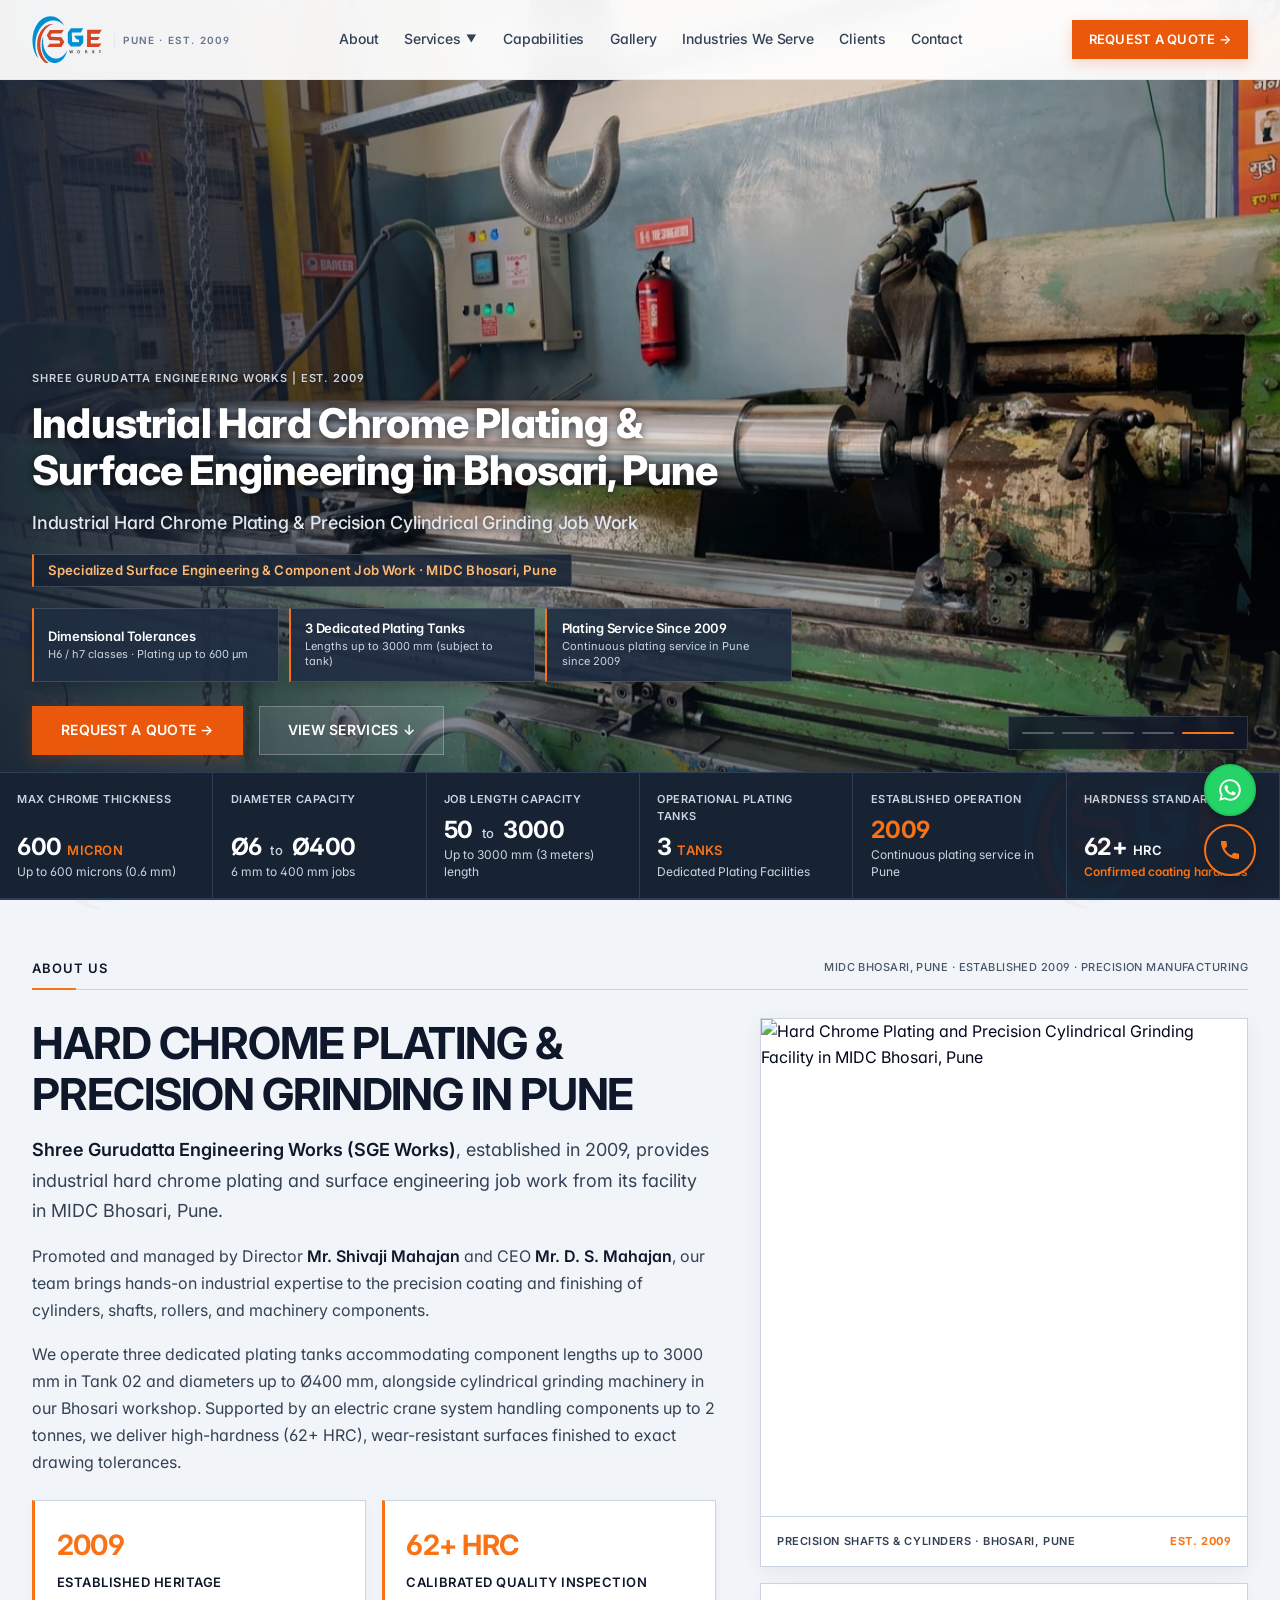
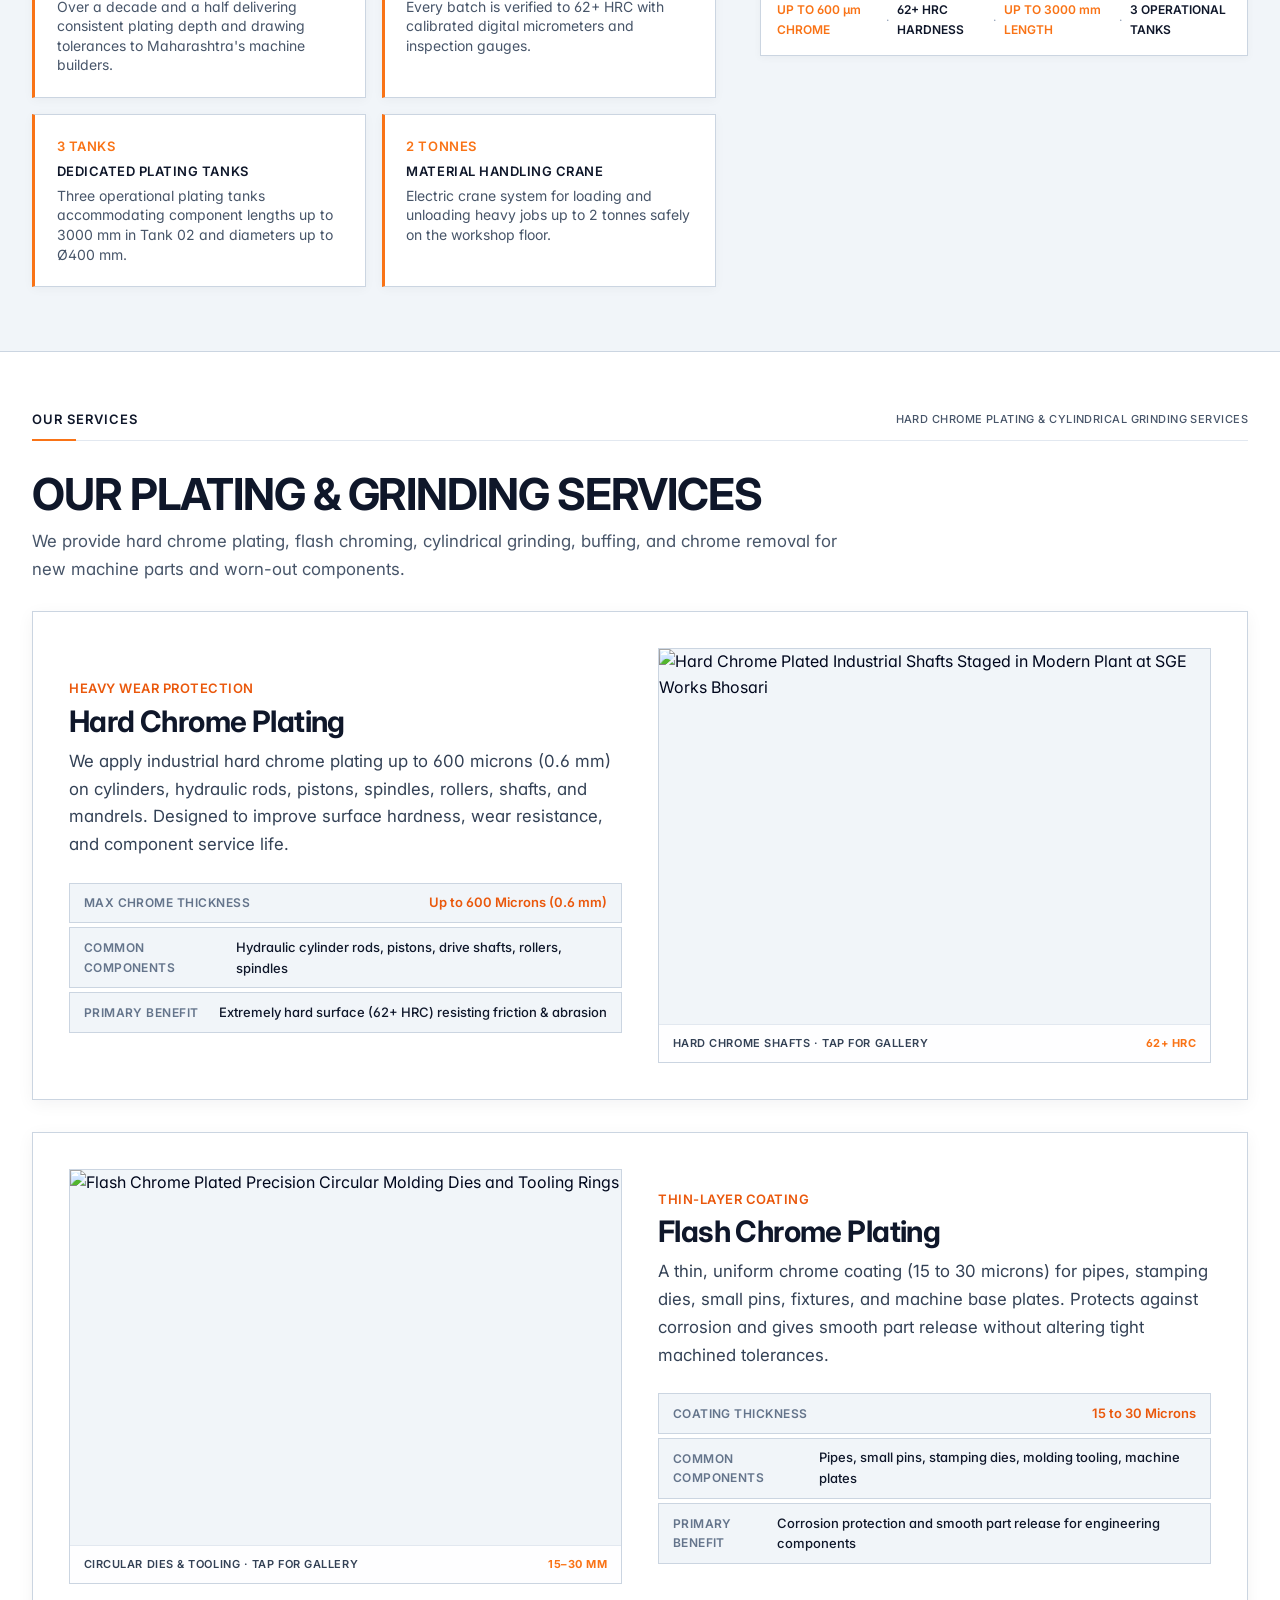
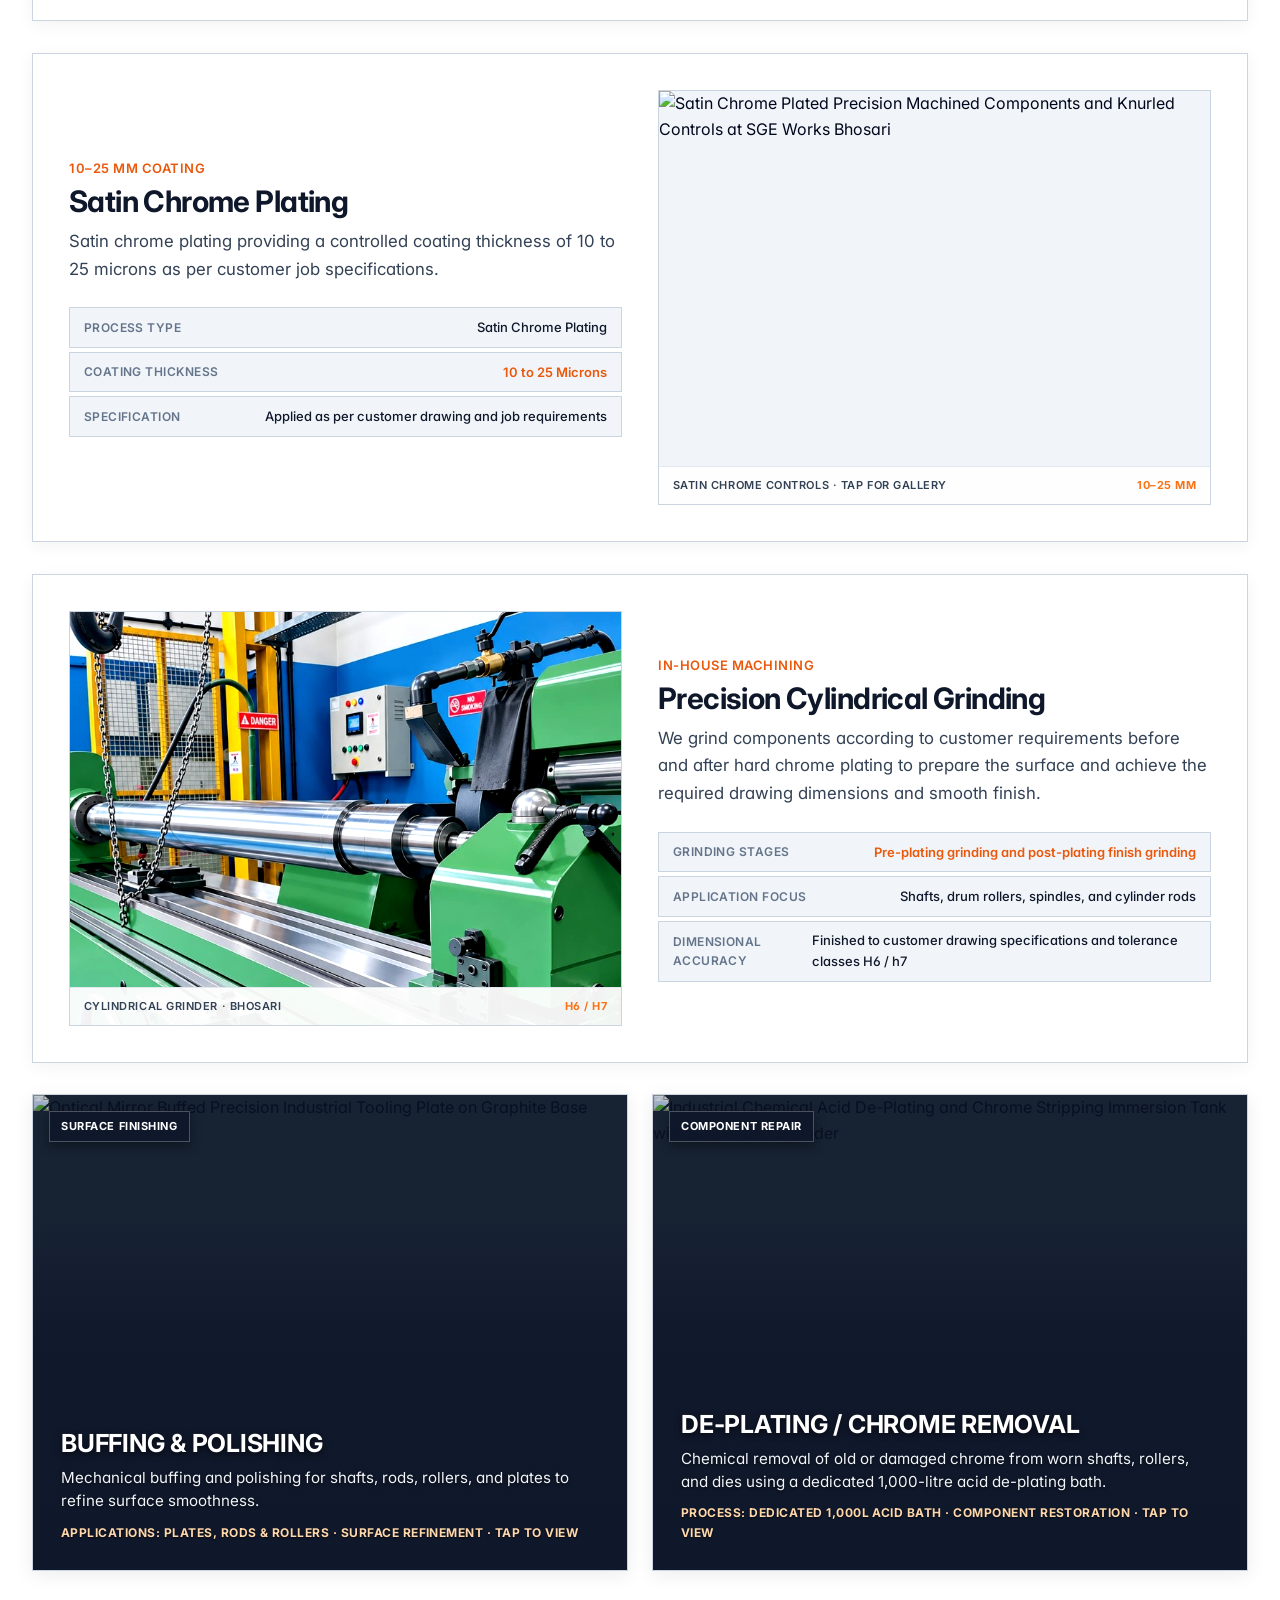
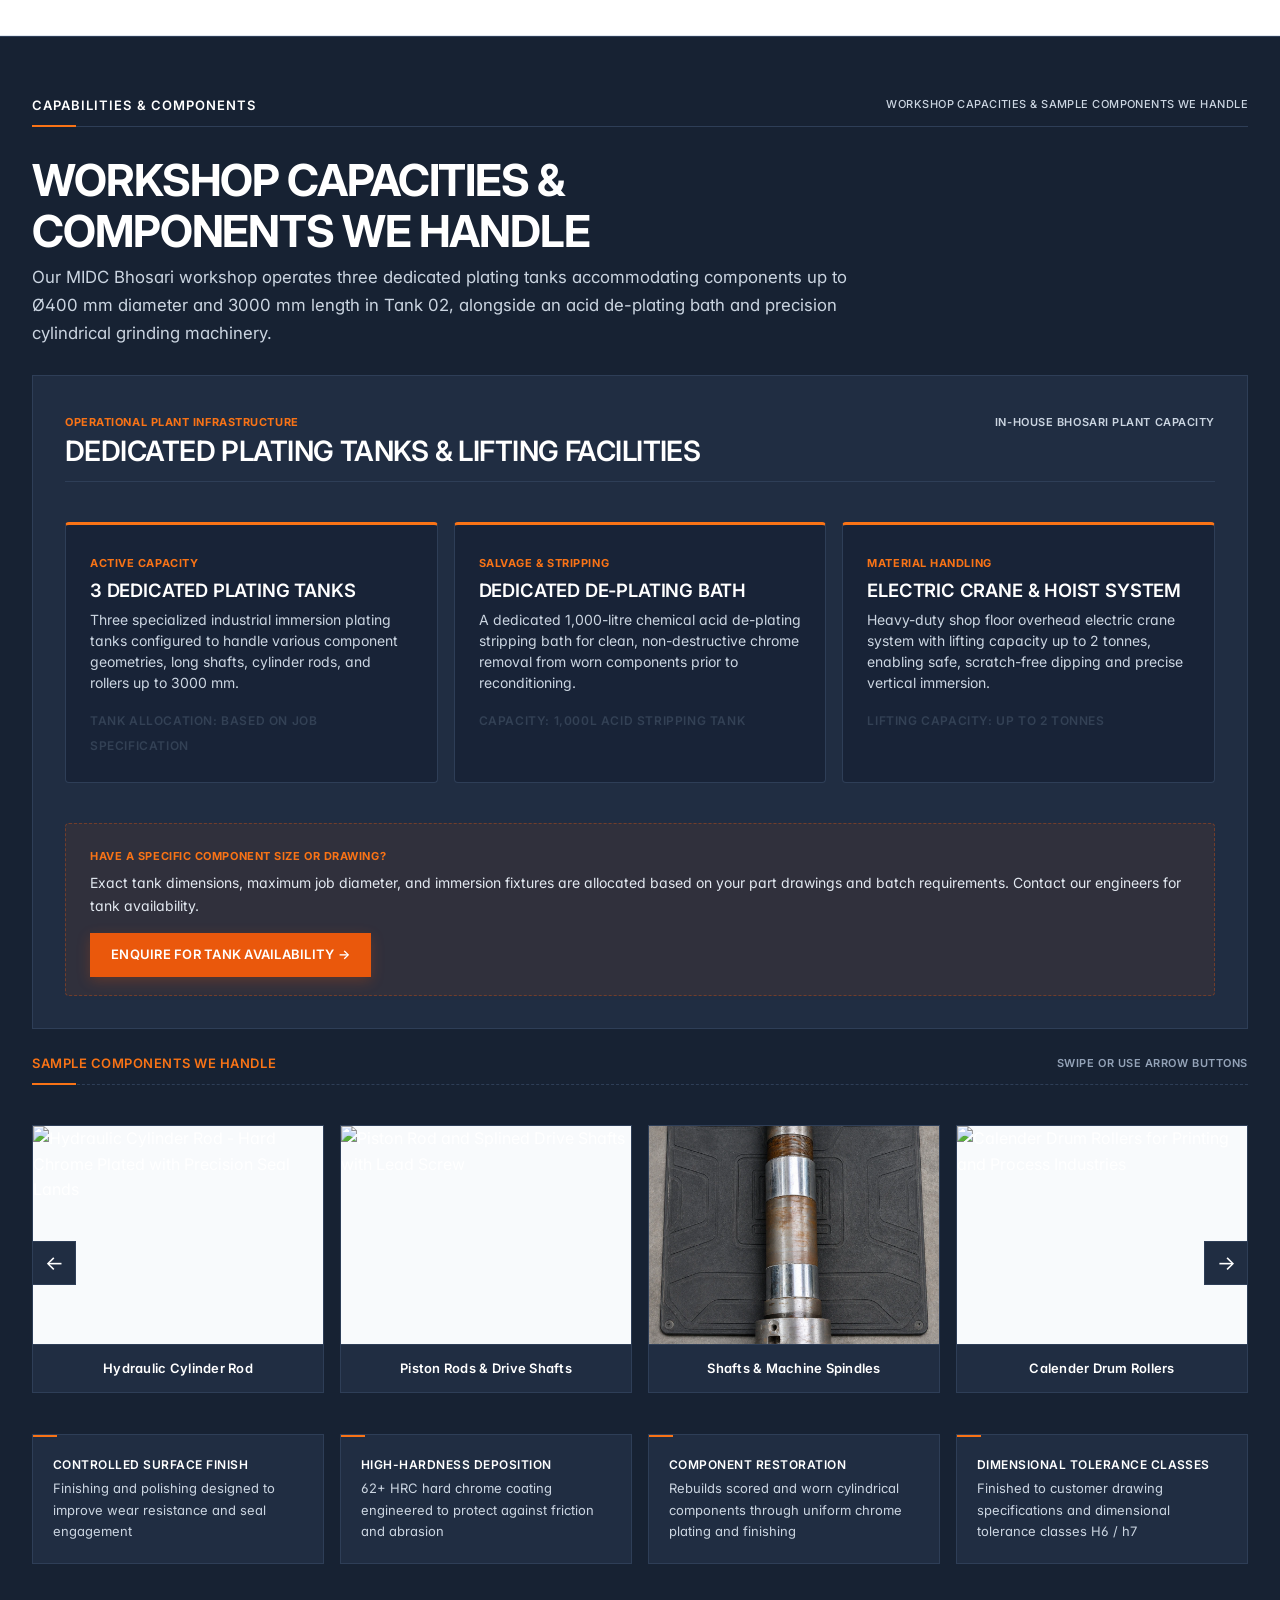
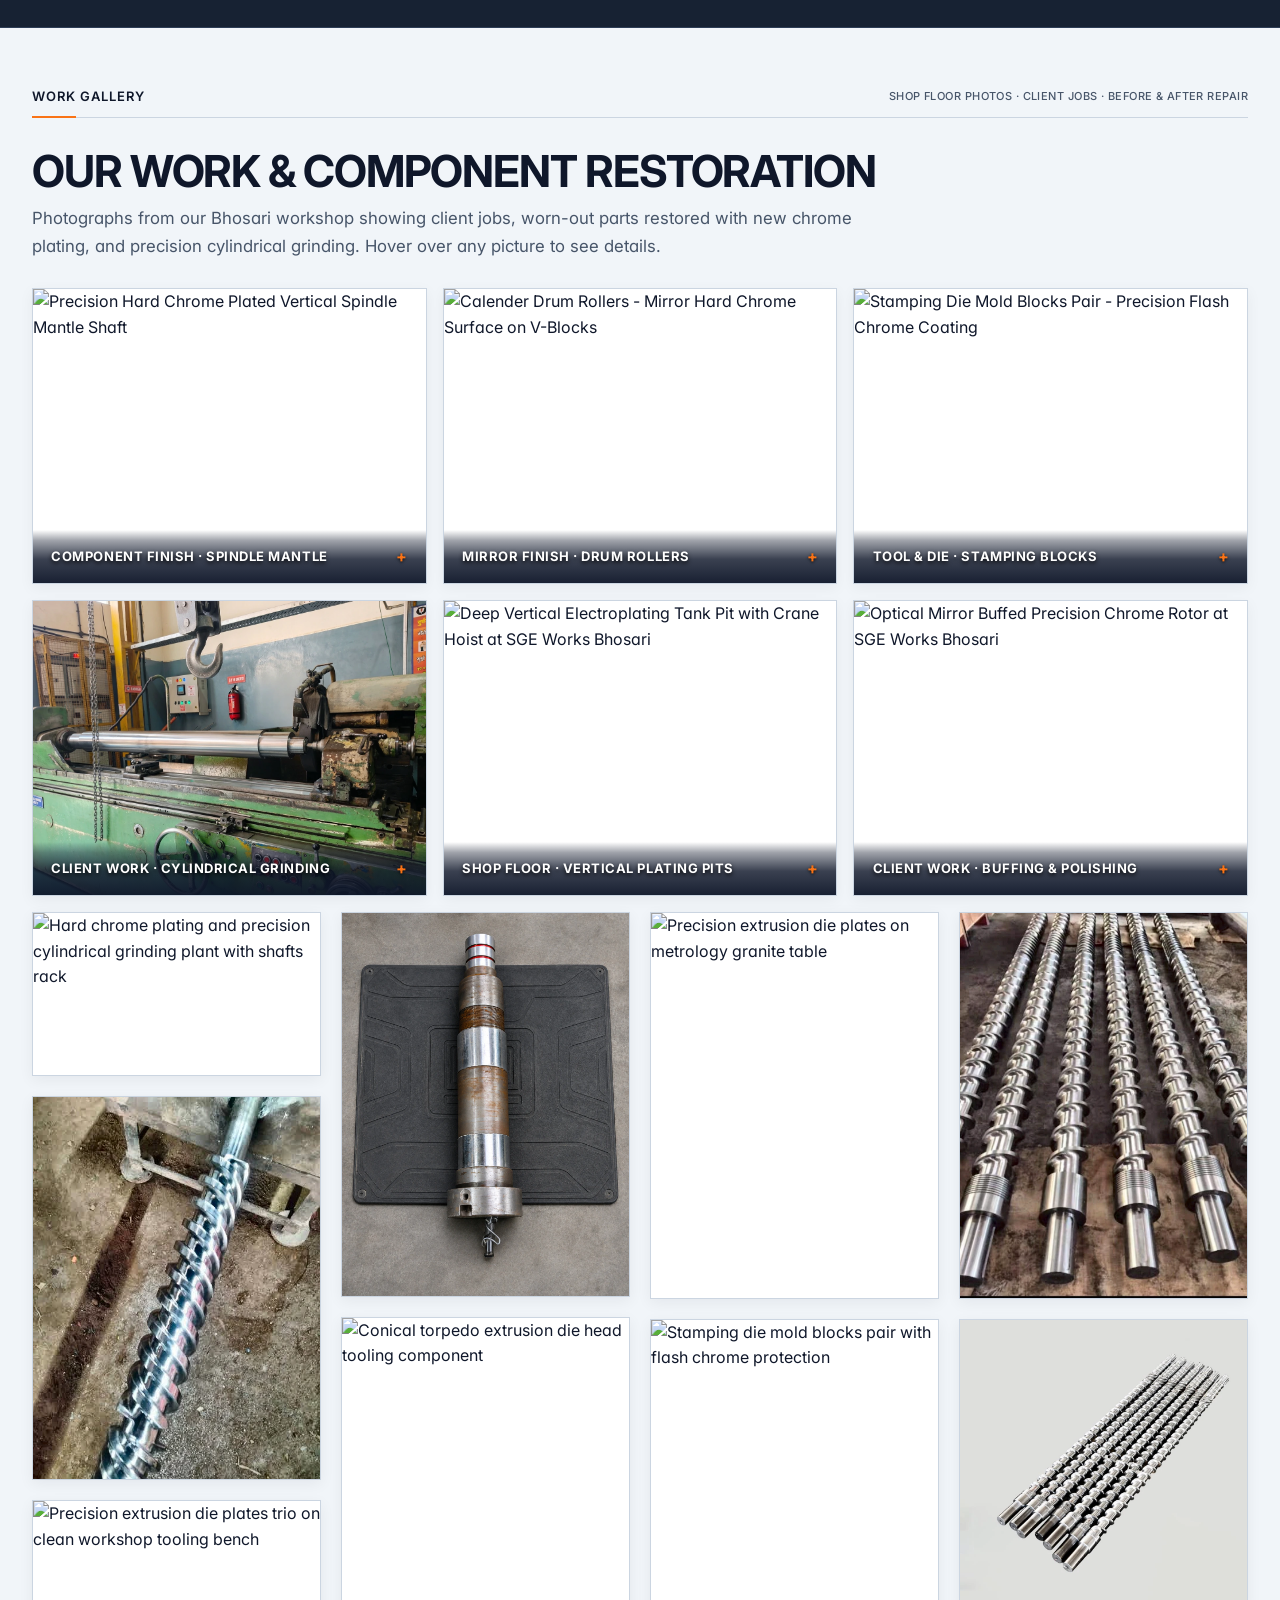
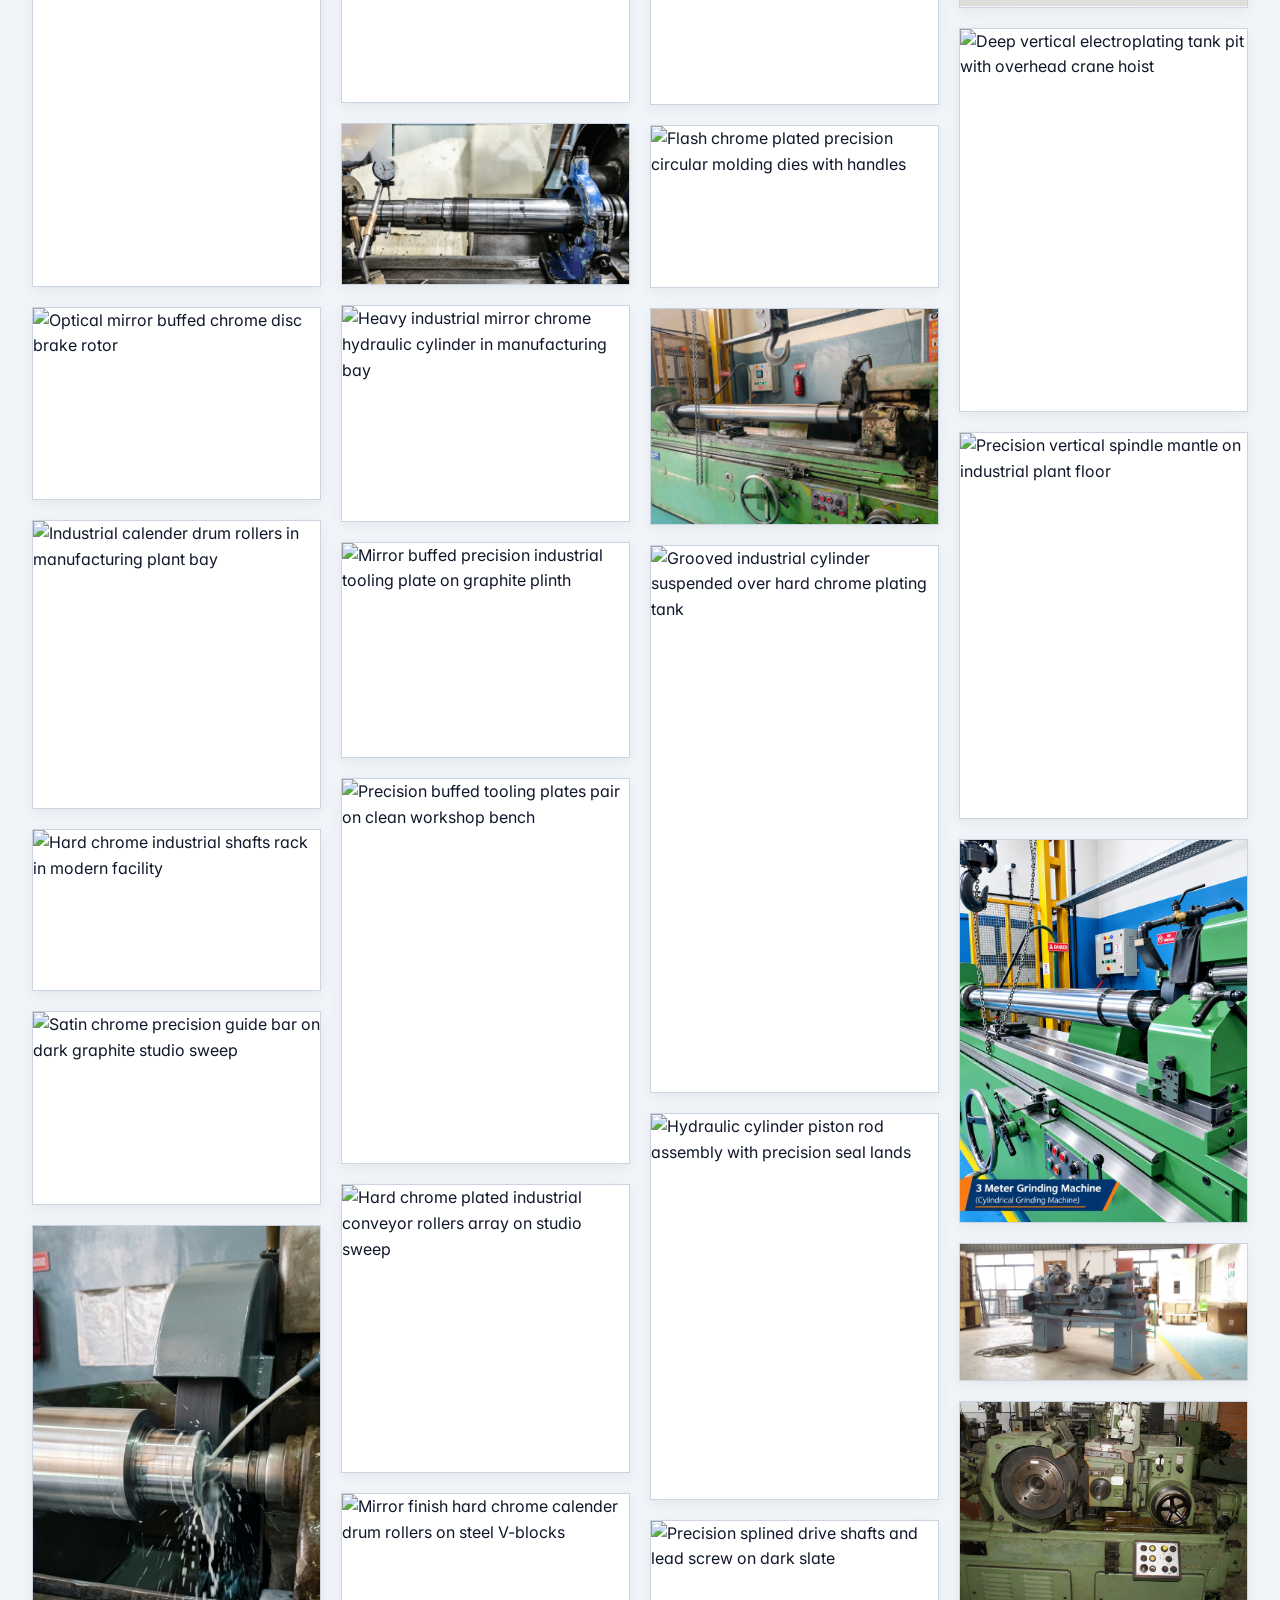
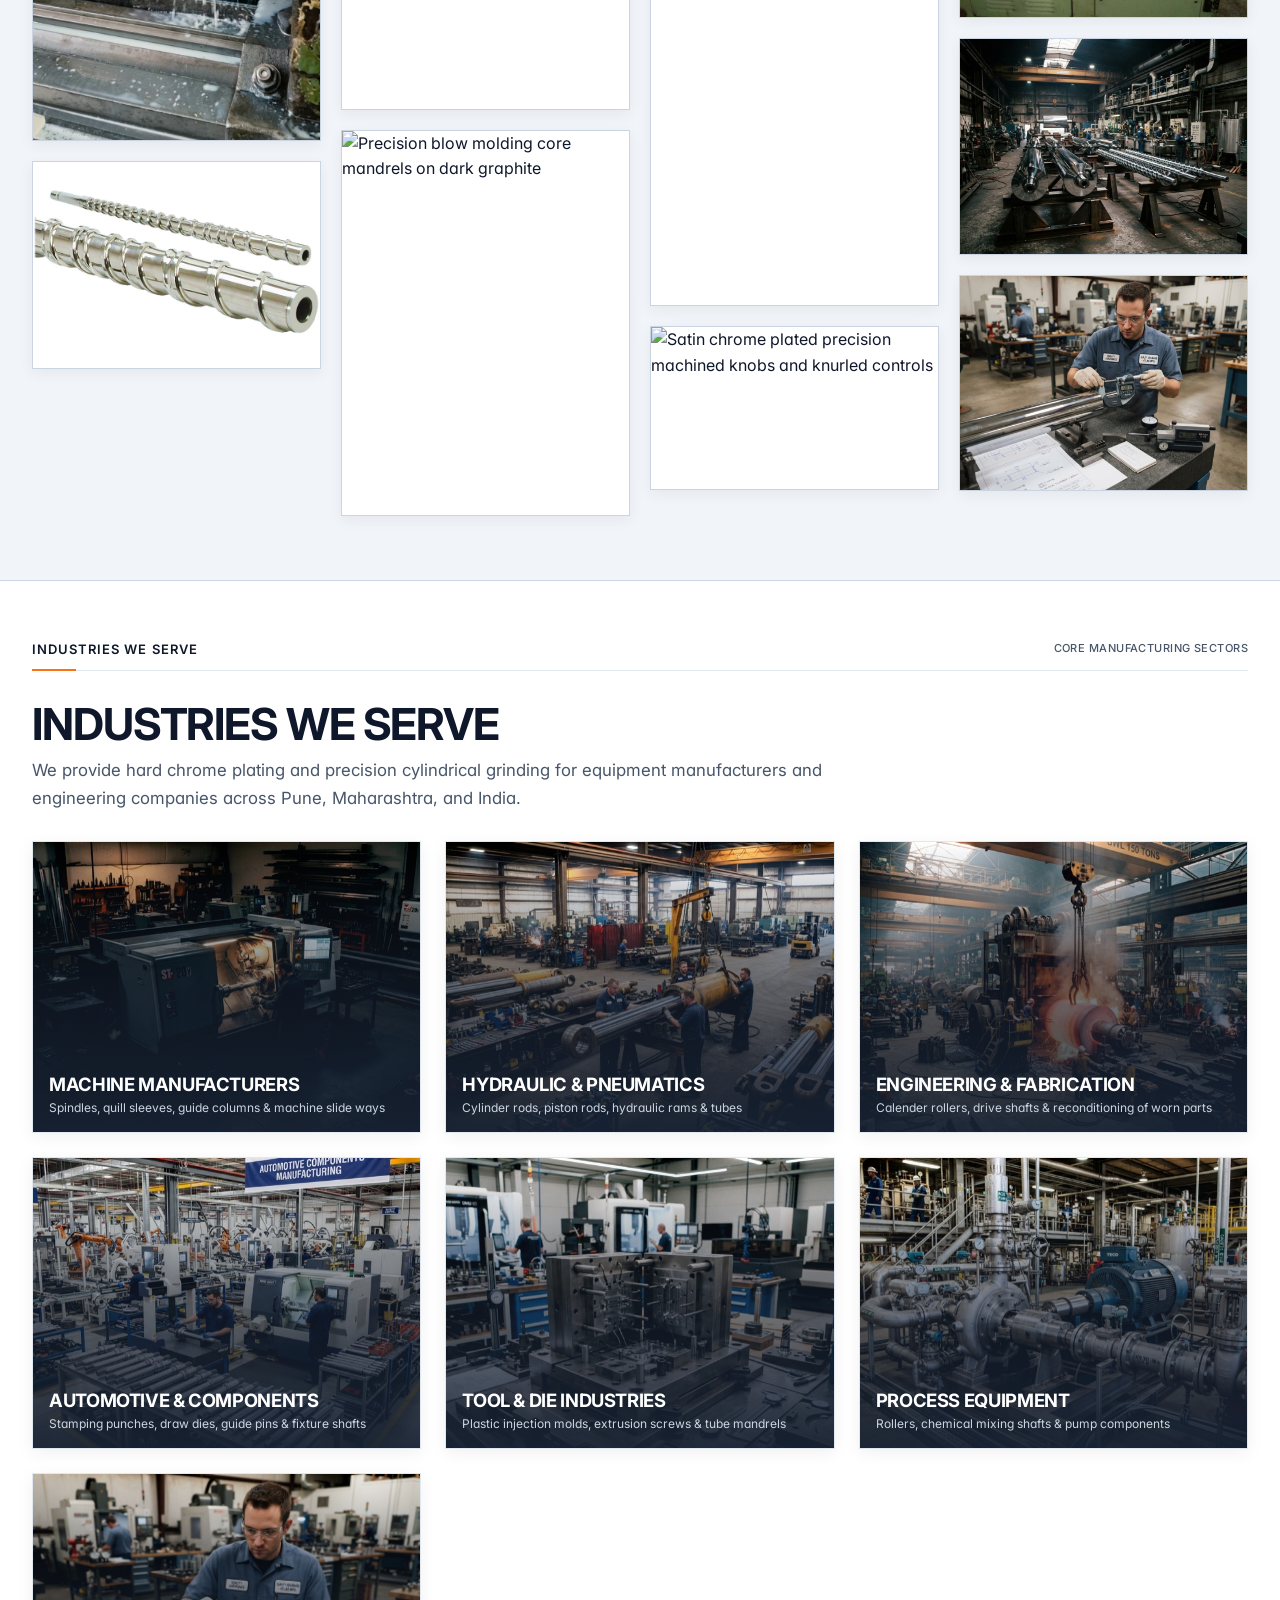
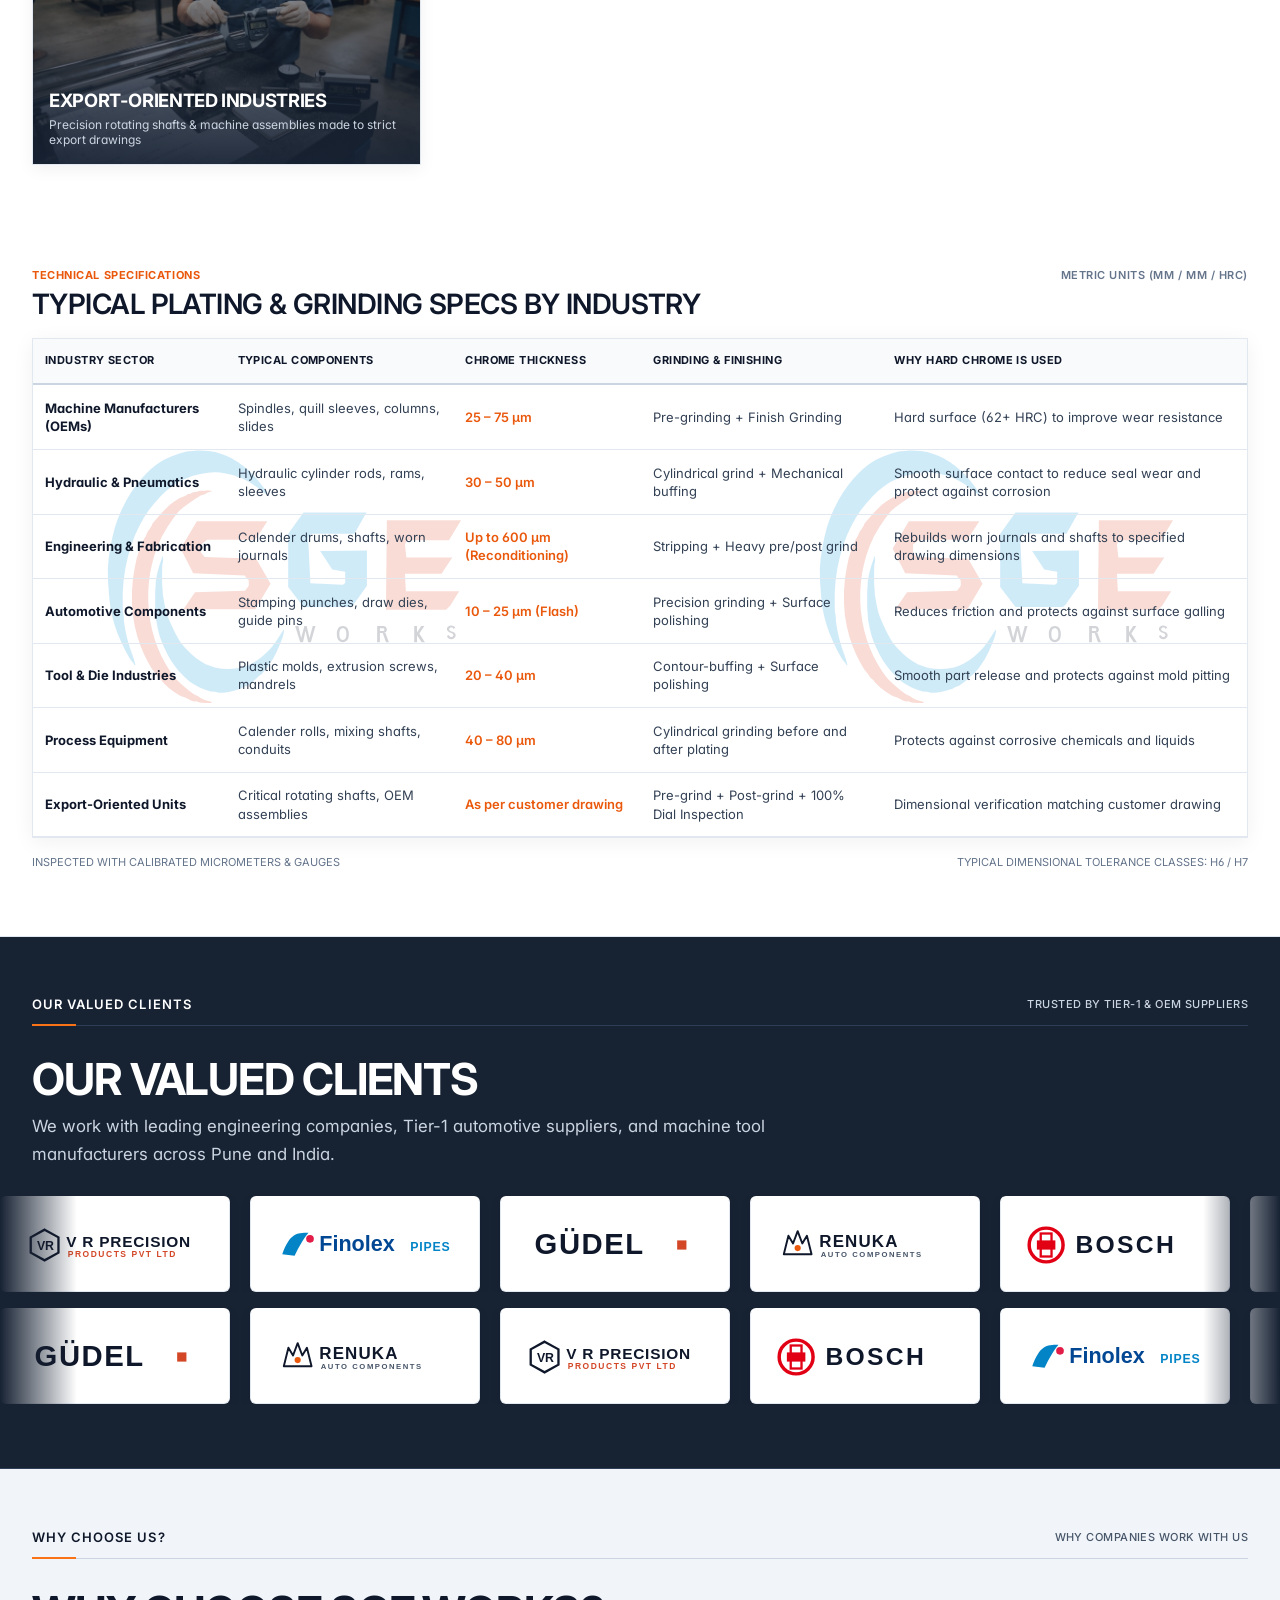
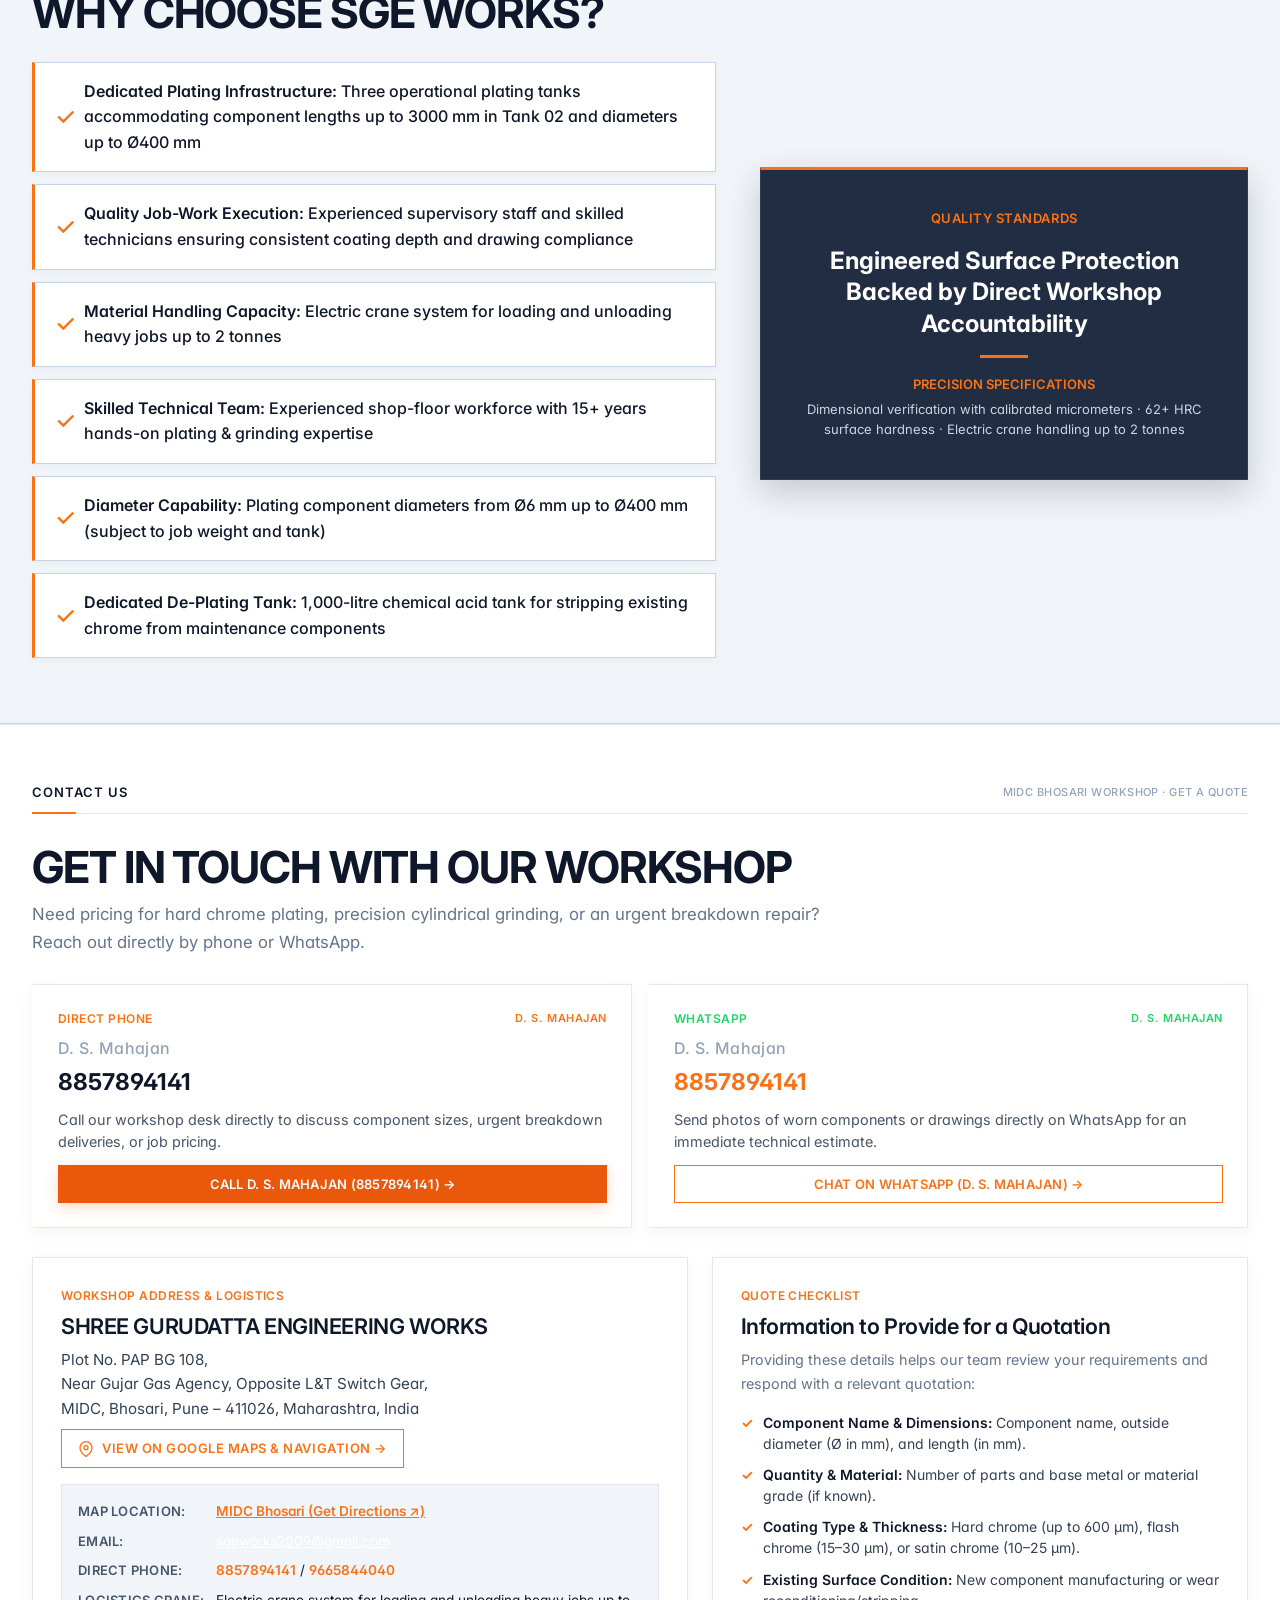
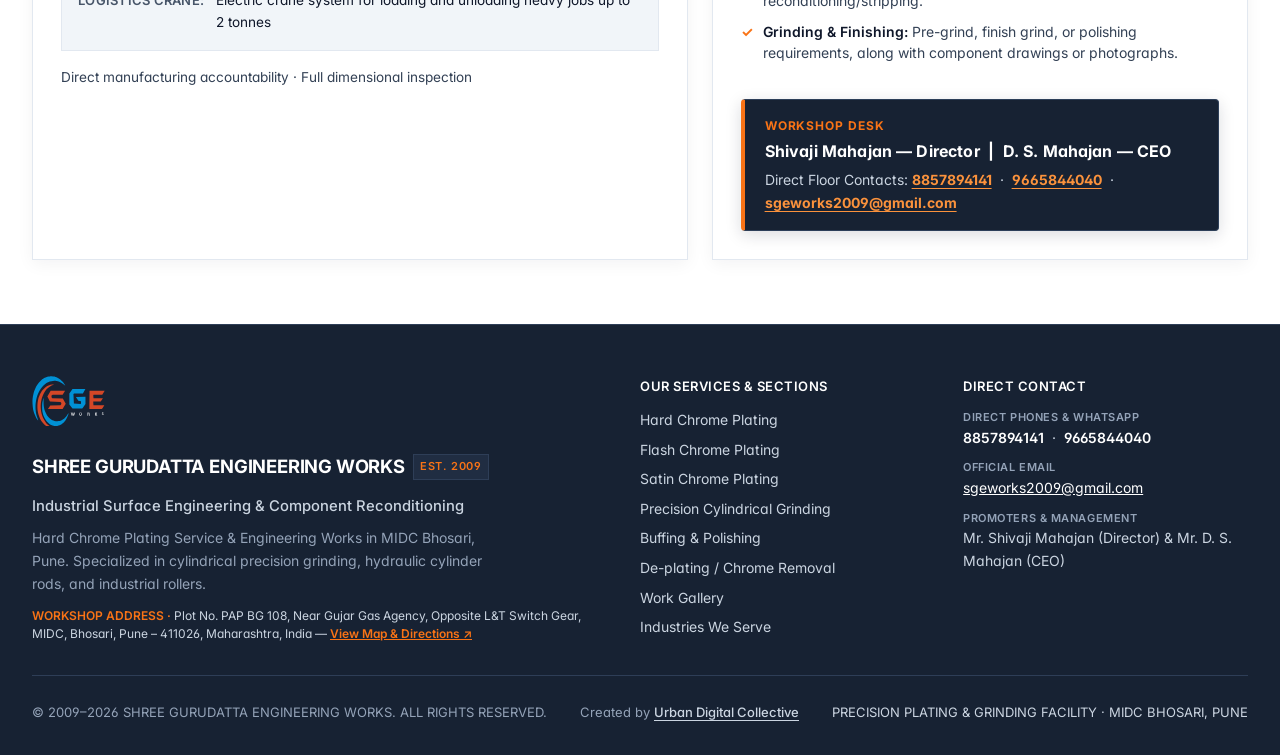
==== commit 53192984: "feat(seo): integrate official Google Maps location into contact card, footer, and Schema.org structu" ====
--- a/index.html
+++ b/index.html
@@ -83,6 +83,10 @@
           "postalCode": "411026",
           "addressCountry": "IN"
         },
+        "hasMap": "https://share.google/axt5hxOV1GyJW1bOu",
+        "sameAs": [
+          "https://share.google/axt5hxOV1GyJW1bOu"
+        ],
         "areaServed": [
           {
             "@type": "City",
@@ -2119,13 +2123,31 @@
             <h3 style="font-size: 1.35rem; margin-bottom: 0.5rem;">SHREE GURUDATTA ENGINEERING WORKS</h3>
 
             <address
-              style="font-style: normal; font-size: 0.95rem; color: var(--color-on-surface-variant); line-height: 1.6; margin-bottom: var(--space-md);">
+              style="font-style: normal; font-size: 0.95rem; color: var(--color-on-surface-variant); line-height: 1.6; margin-bottom: var(--space-sm);">
               Plot No. PAP BG 108,<br>
               Near Gujar Gas Agency, Opposite L&T Switch Gear,<br>
               MIDC, Bhosari, Pune – 411026, Maharashtra, India
             </address>
 
+            <div style="margin-bottom: var(--space-md);">
+              <a href="https://share.google/axt5hxOV1GyJW1bOu" target="_blank" rel="noopener noreferrer"
+                class="btn btn-secondary btn-sm"
+                style="display: inline-flex; align-items: center; gap: 0.5rem; border-color: var(--color-furnace-orange); color: var(--color-furnace-orange); font-weight: 600; text-transform: uppercase; letter-spacing: 0.04em;">
+                <svg width="16" height="16" viewBox="0 0 24 24" fill="none" stroke="currentColor" stroke-width="2" stroke-linecap="round" stroke-linejoin="round" aria-hidden="true" style="flex-shrink: 0;">
+                  <path d="M21 10c0 7-9 13-9 13s-9-6-9-13a9 9 0 0 1 18 0z"></path>
+                  <circle cx="12" cy="10" r="3"></circle>
+                </svg>
+                View on Google Maps &amp; Navigation →
+              </a>
+            </div>
+
             <div class="contact-timings-box">
+              <div class="timings-row">
+                <span class="timings-label">MAP LOCATION:</span>
+                <span class="timings-value"><a href="https://share.google/axt5hxOV1GyJW1bOu" target="_blank"
+                    rel="noopener noreferrer"
+                    style="color: var(--color-furnace-orange); font-weight: 600; text-decoration: underline;">MIDC Bhosari (Get Directions ↗)</a></span>
+              </div>
               <div class="timings-row">
                 <span class="timings-label">EMAIL:</span>
                 <span class="timings-value"><a href="mailto:sgeworks2009@gmail.com"
@@ -2269,6 +2291,7 @@
           <div style="font-family: var(--font-body); font-size: 0.75rem; color: #cbd5e1; line-height: 1.5;">
             <span style="color: var(--color-furnace-orange); font-weight: 600;">WORKSHOP ADDRESS ·</span> Plot No. PAP
             BG 108, Near Gujar Gas Agency, Opposite L&T Switch Gear, MIDC, Bhosari, Pune – 411026, Maharashtra, India
+            — <a href="https://share.google/axt5hxOV1GyJW1bOu" target="_blank" rel="noopener noreferrer" style="color: var(--color-furnace-orange); text-decoration: underline; font-weight: 600;">View Map &amp; Directions ↗</a>
           </div>
         </div>
 
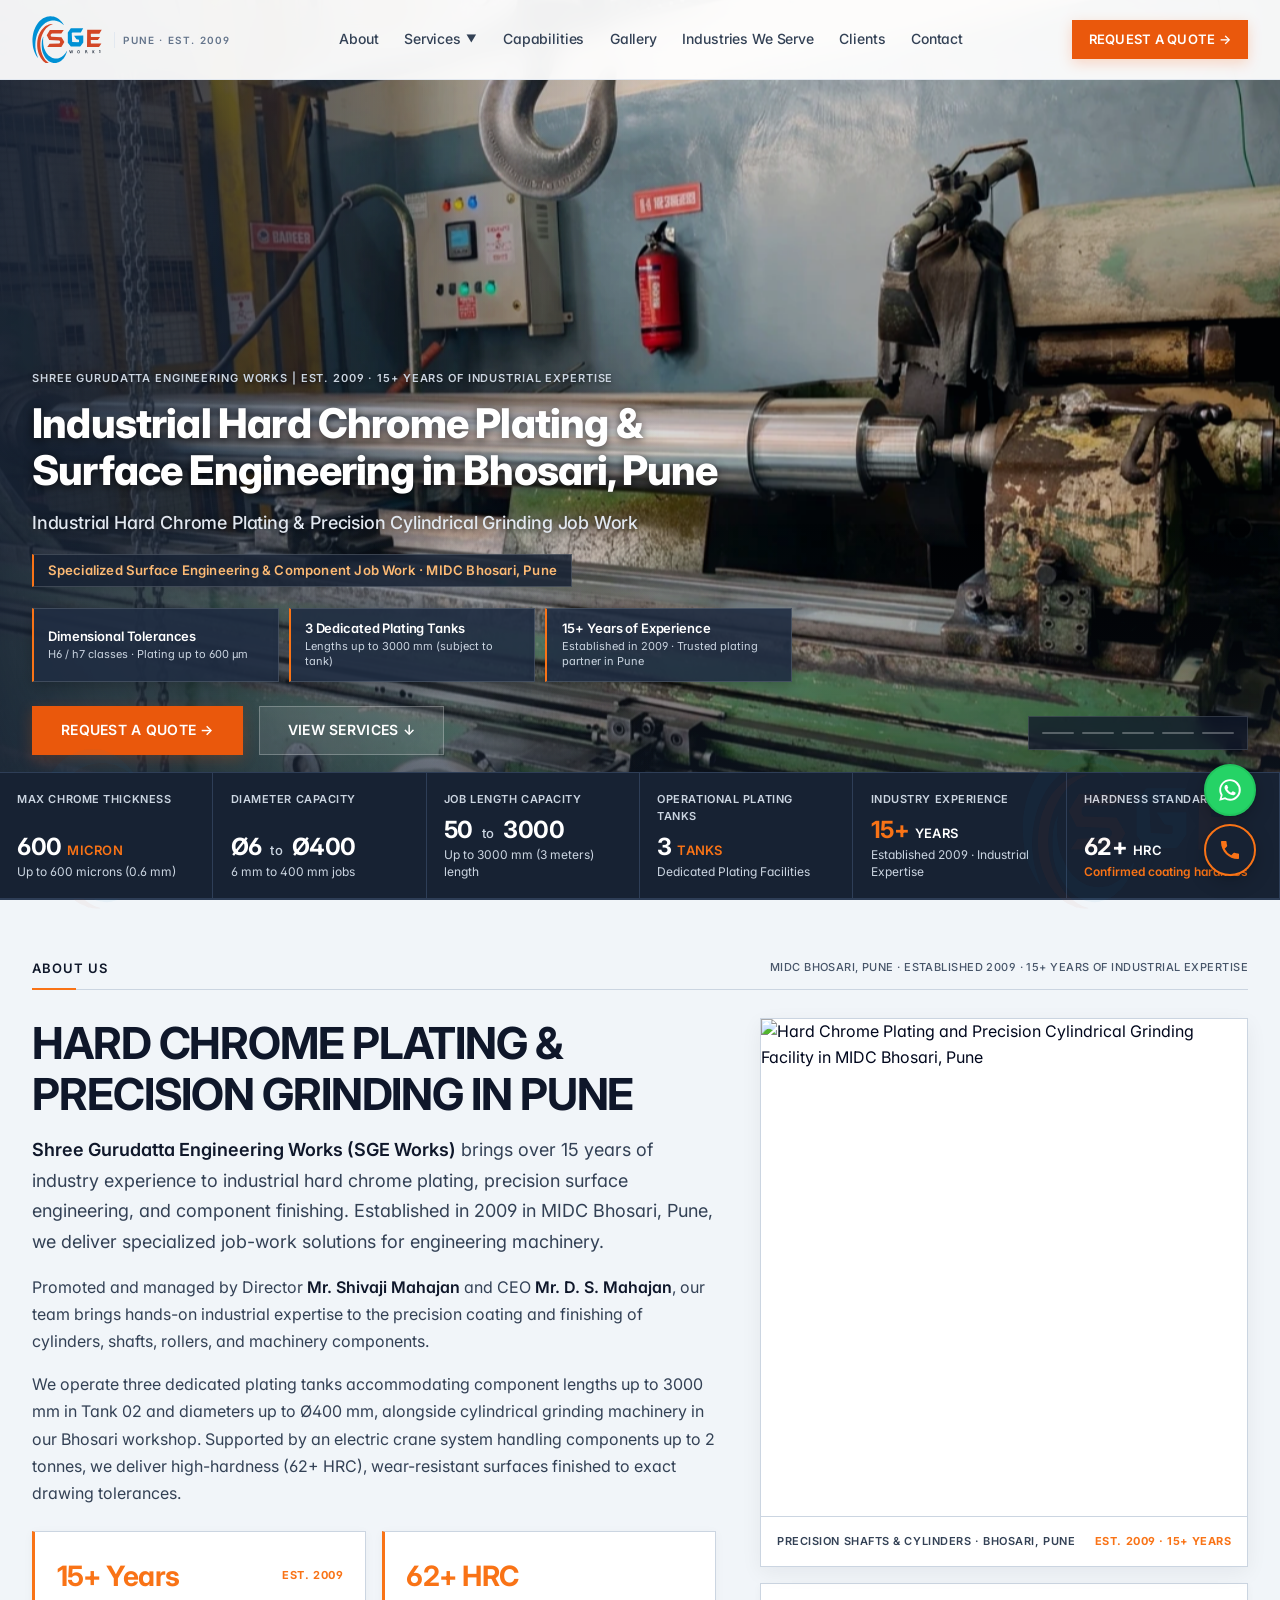
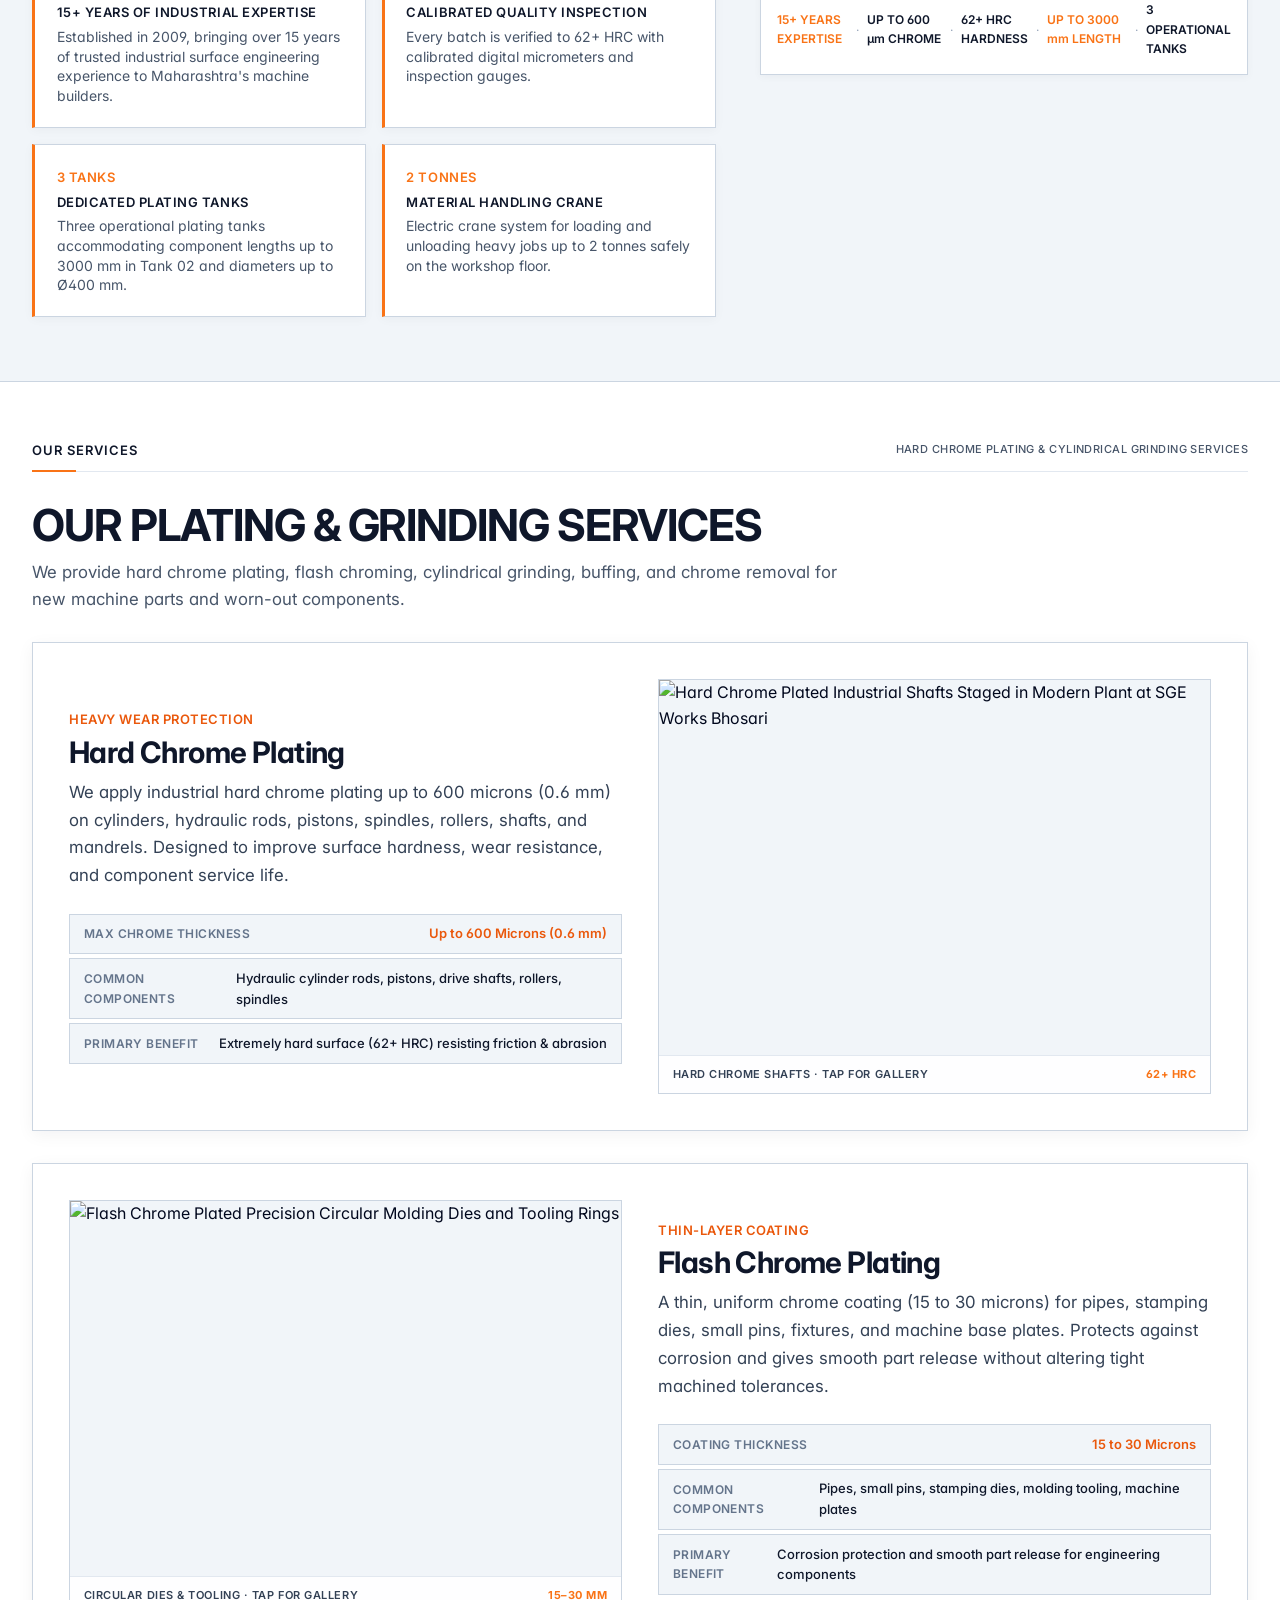
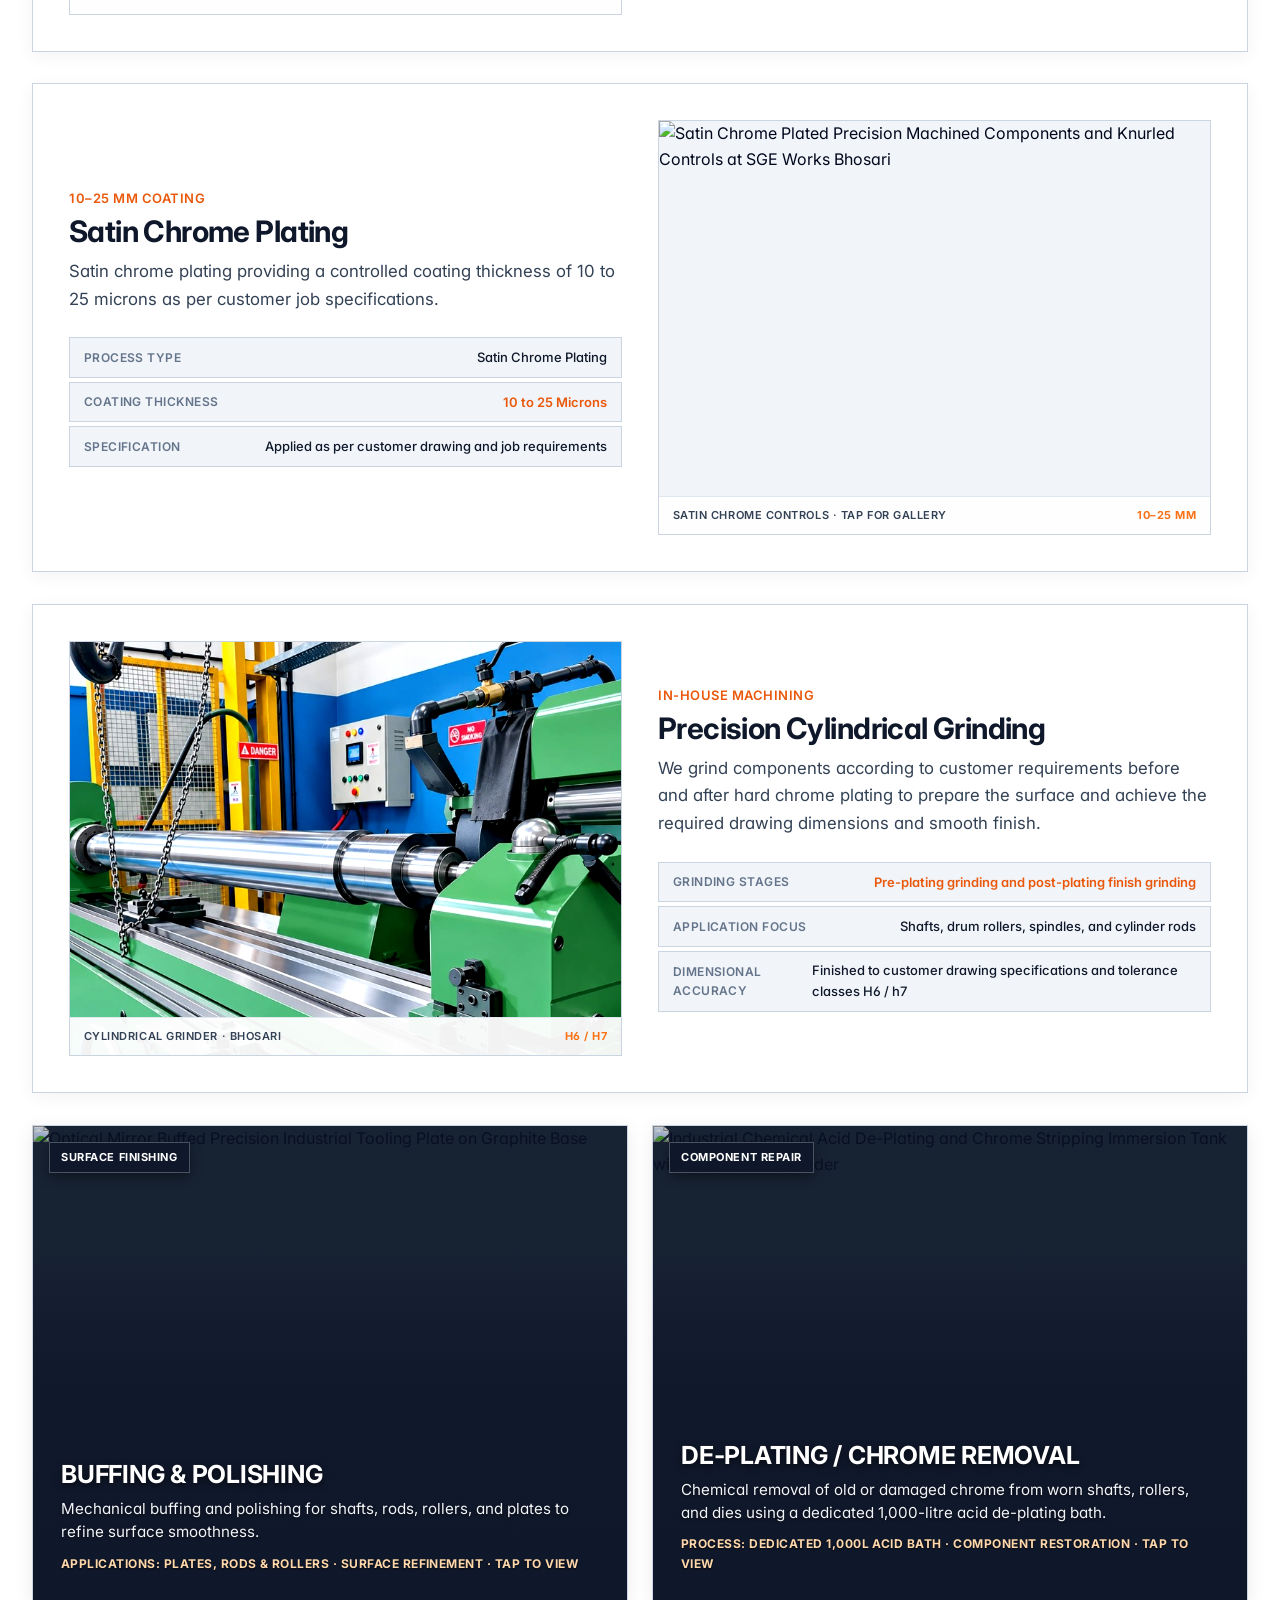
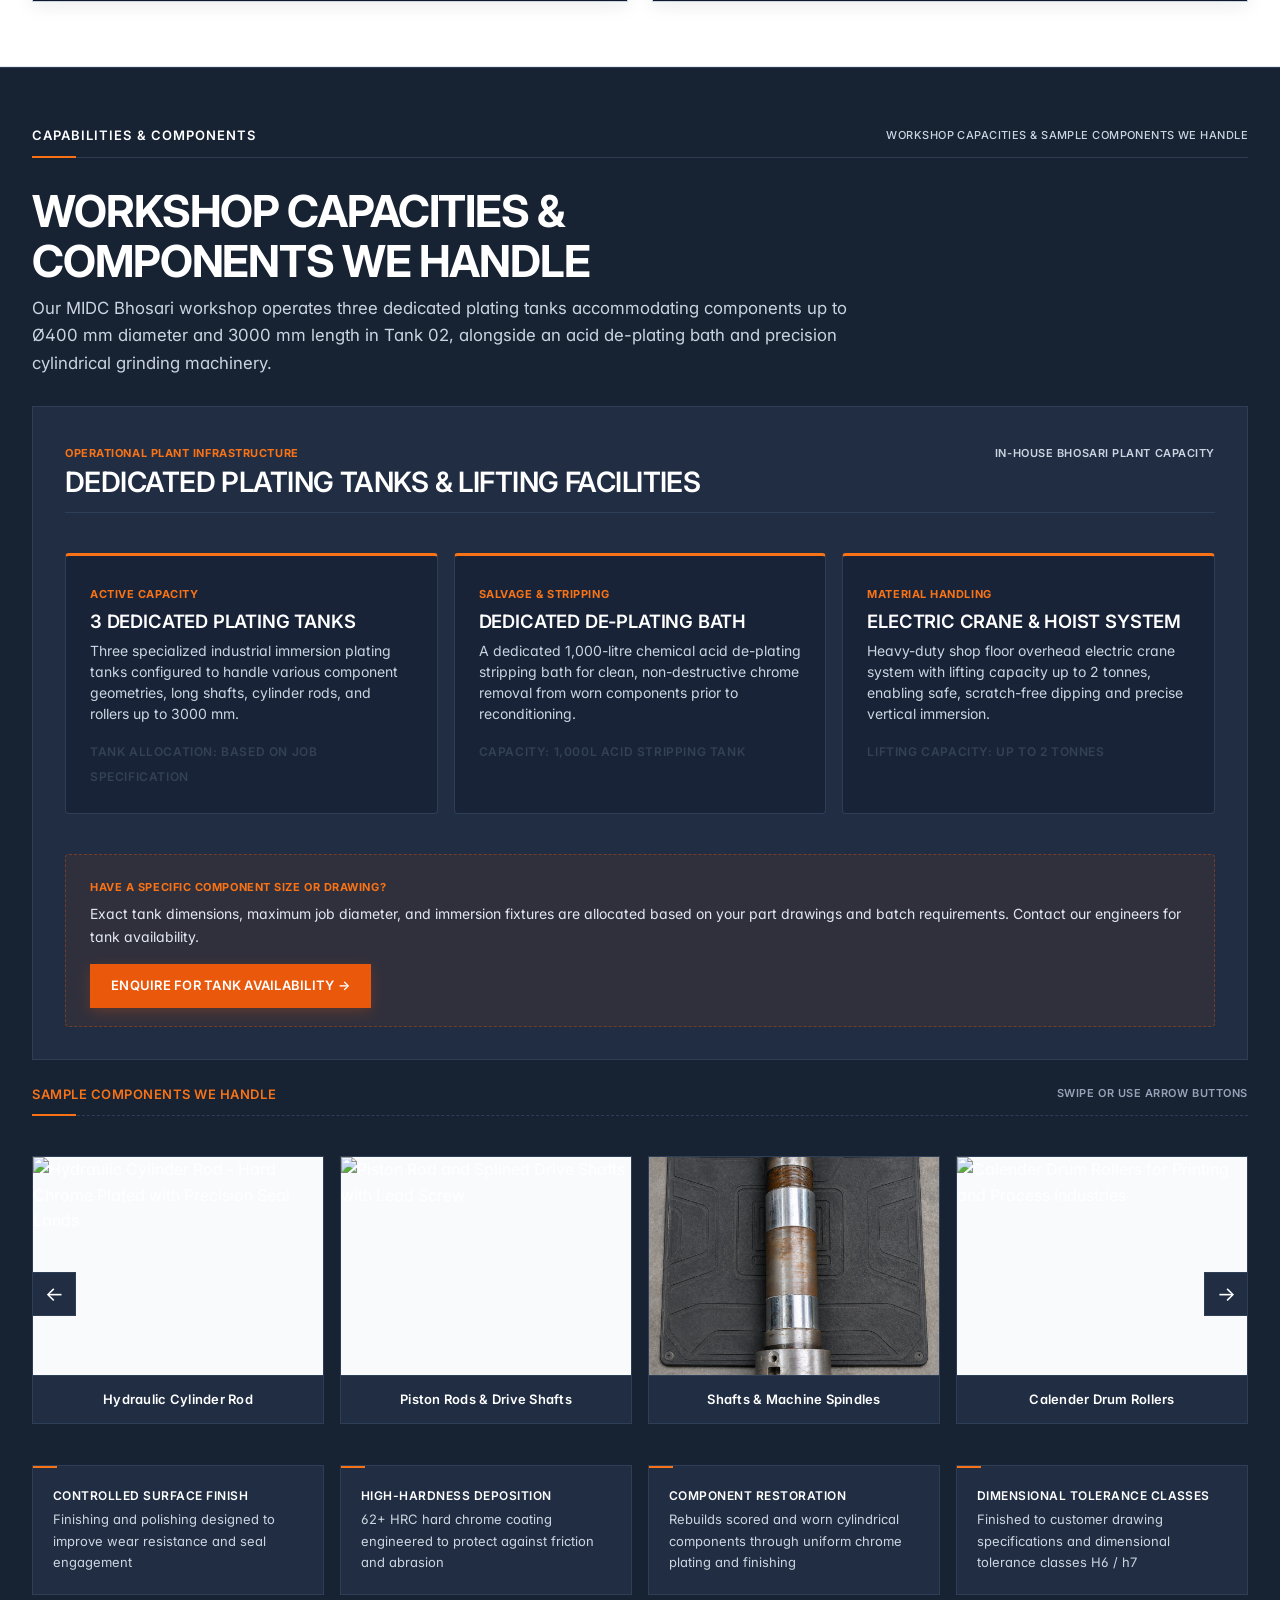
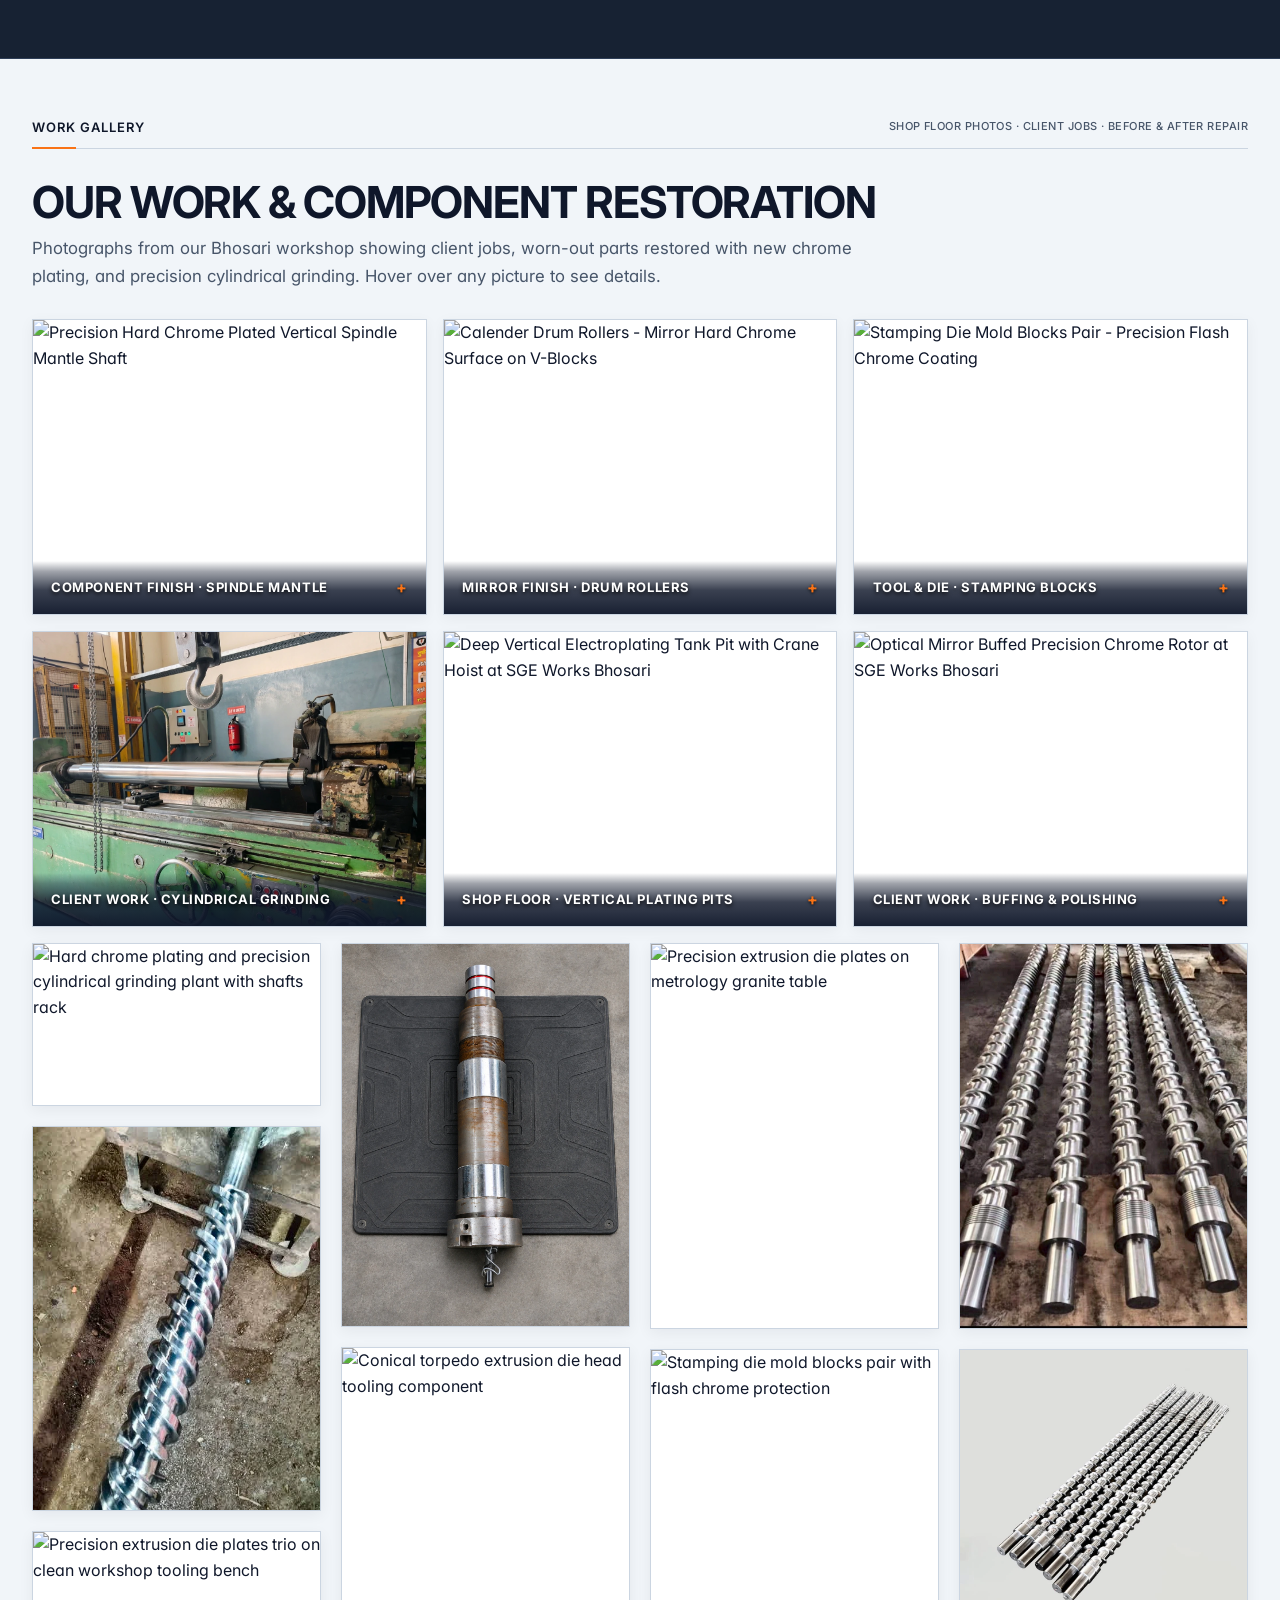
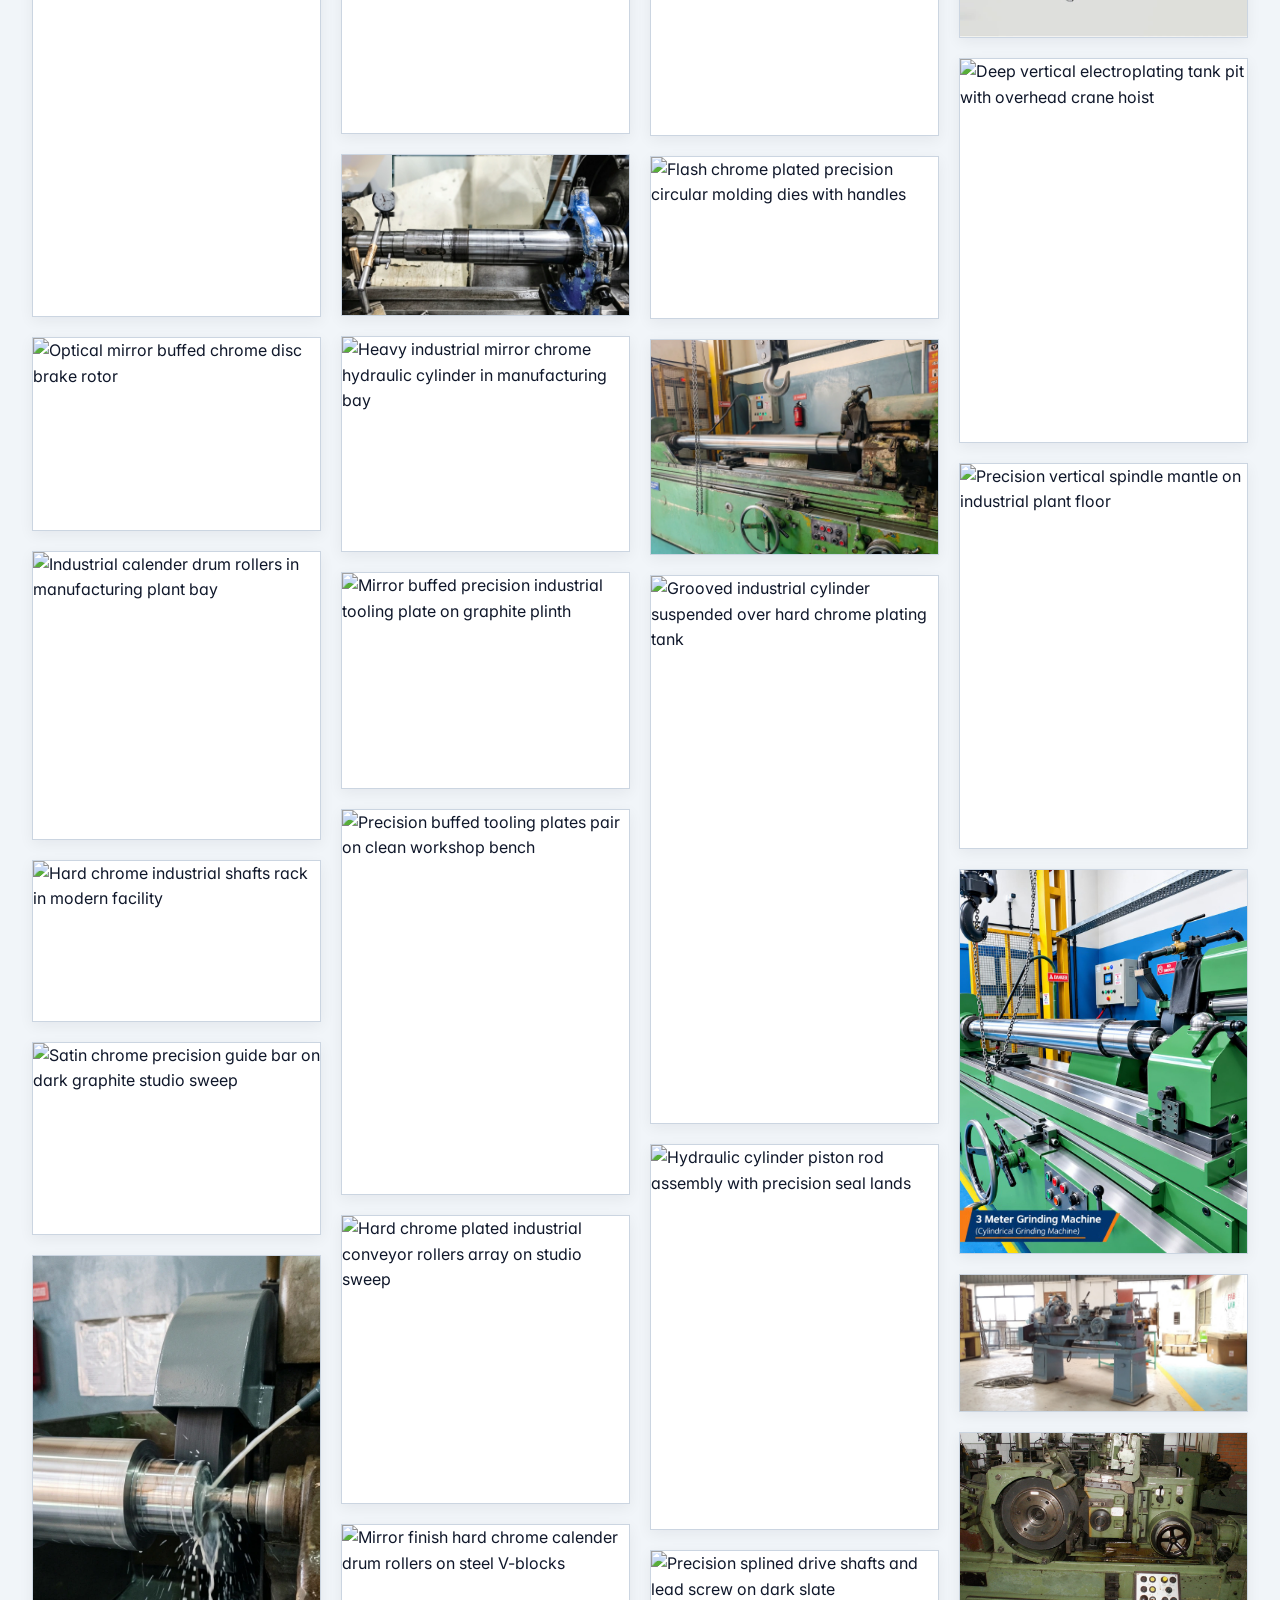
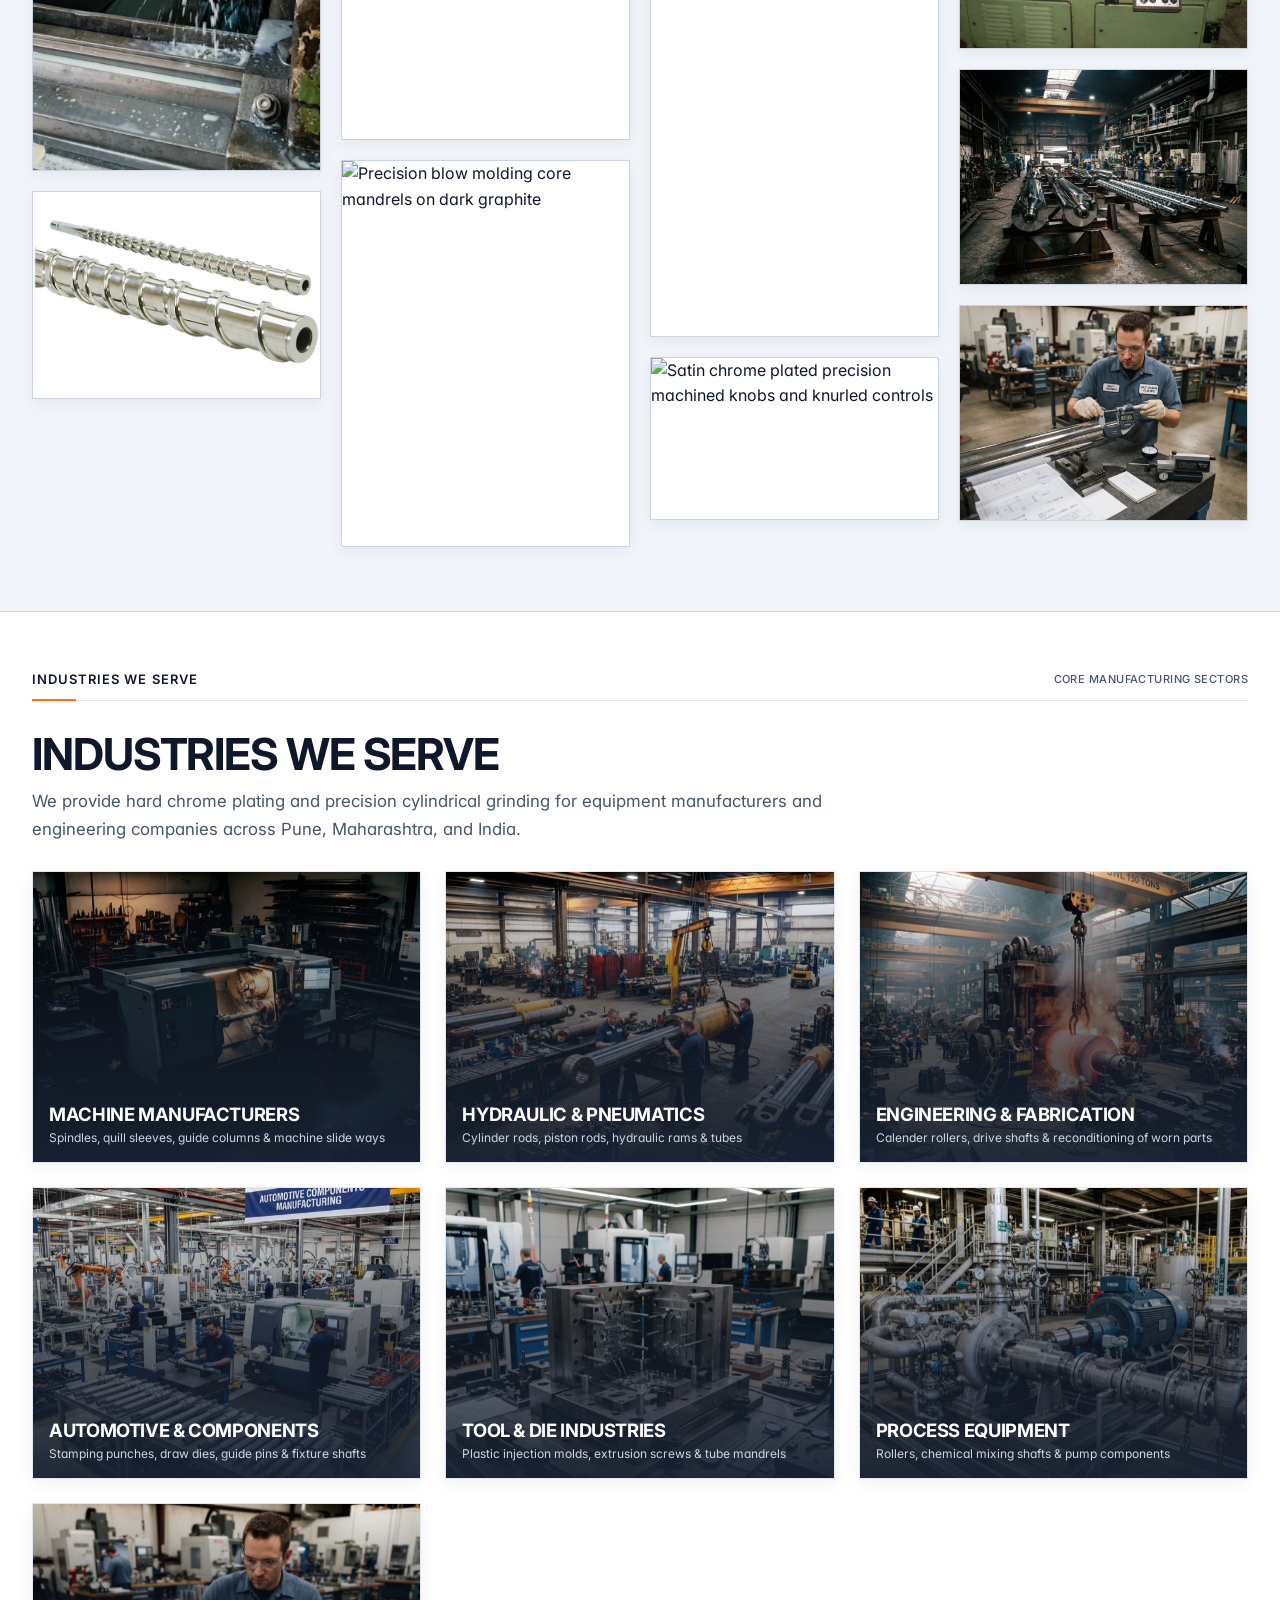
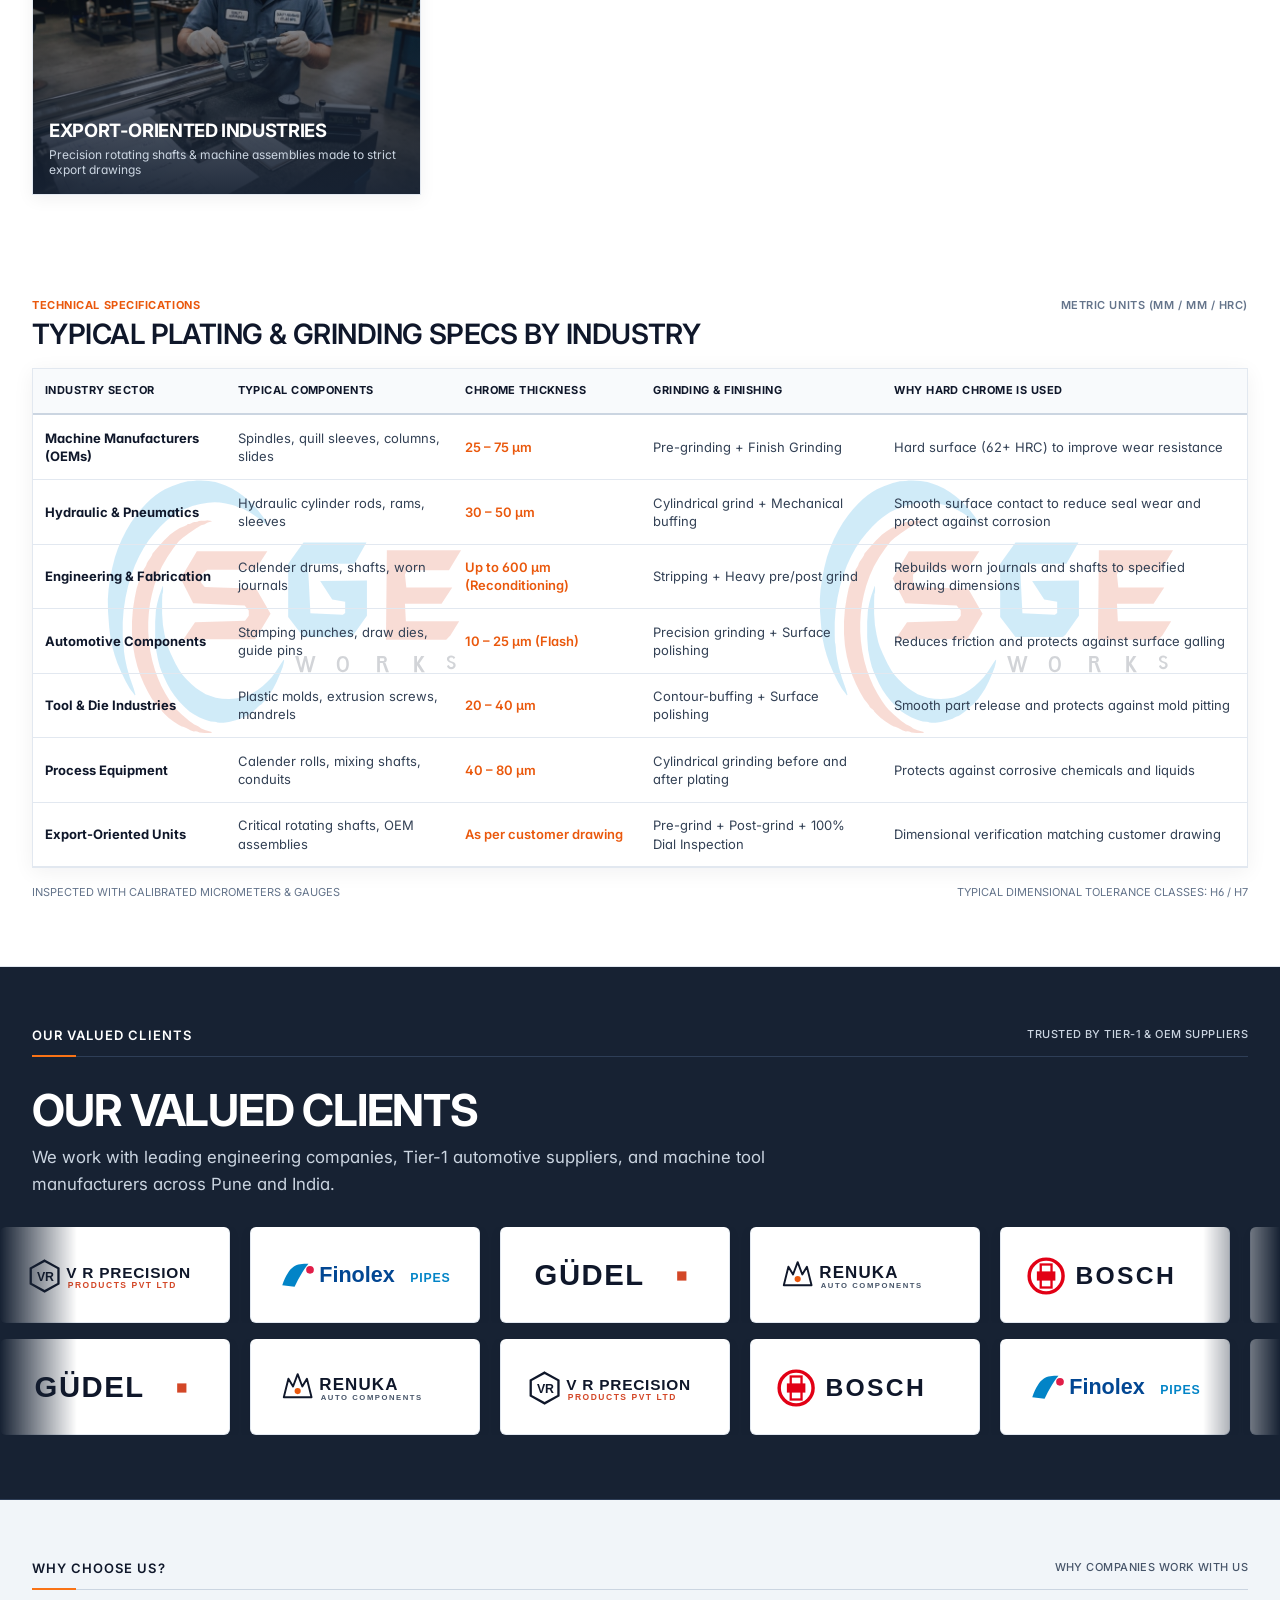
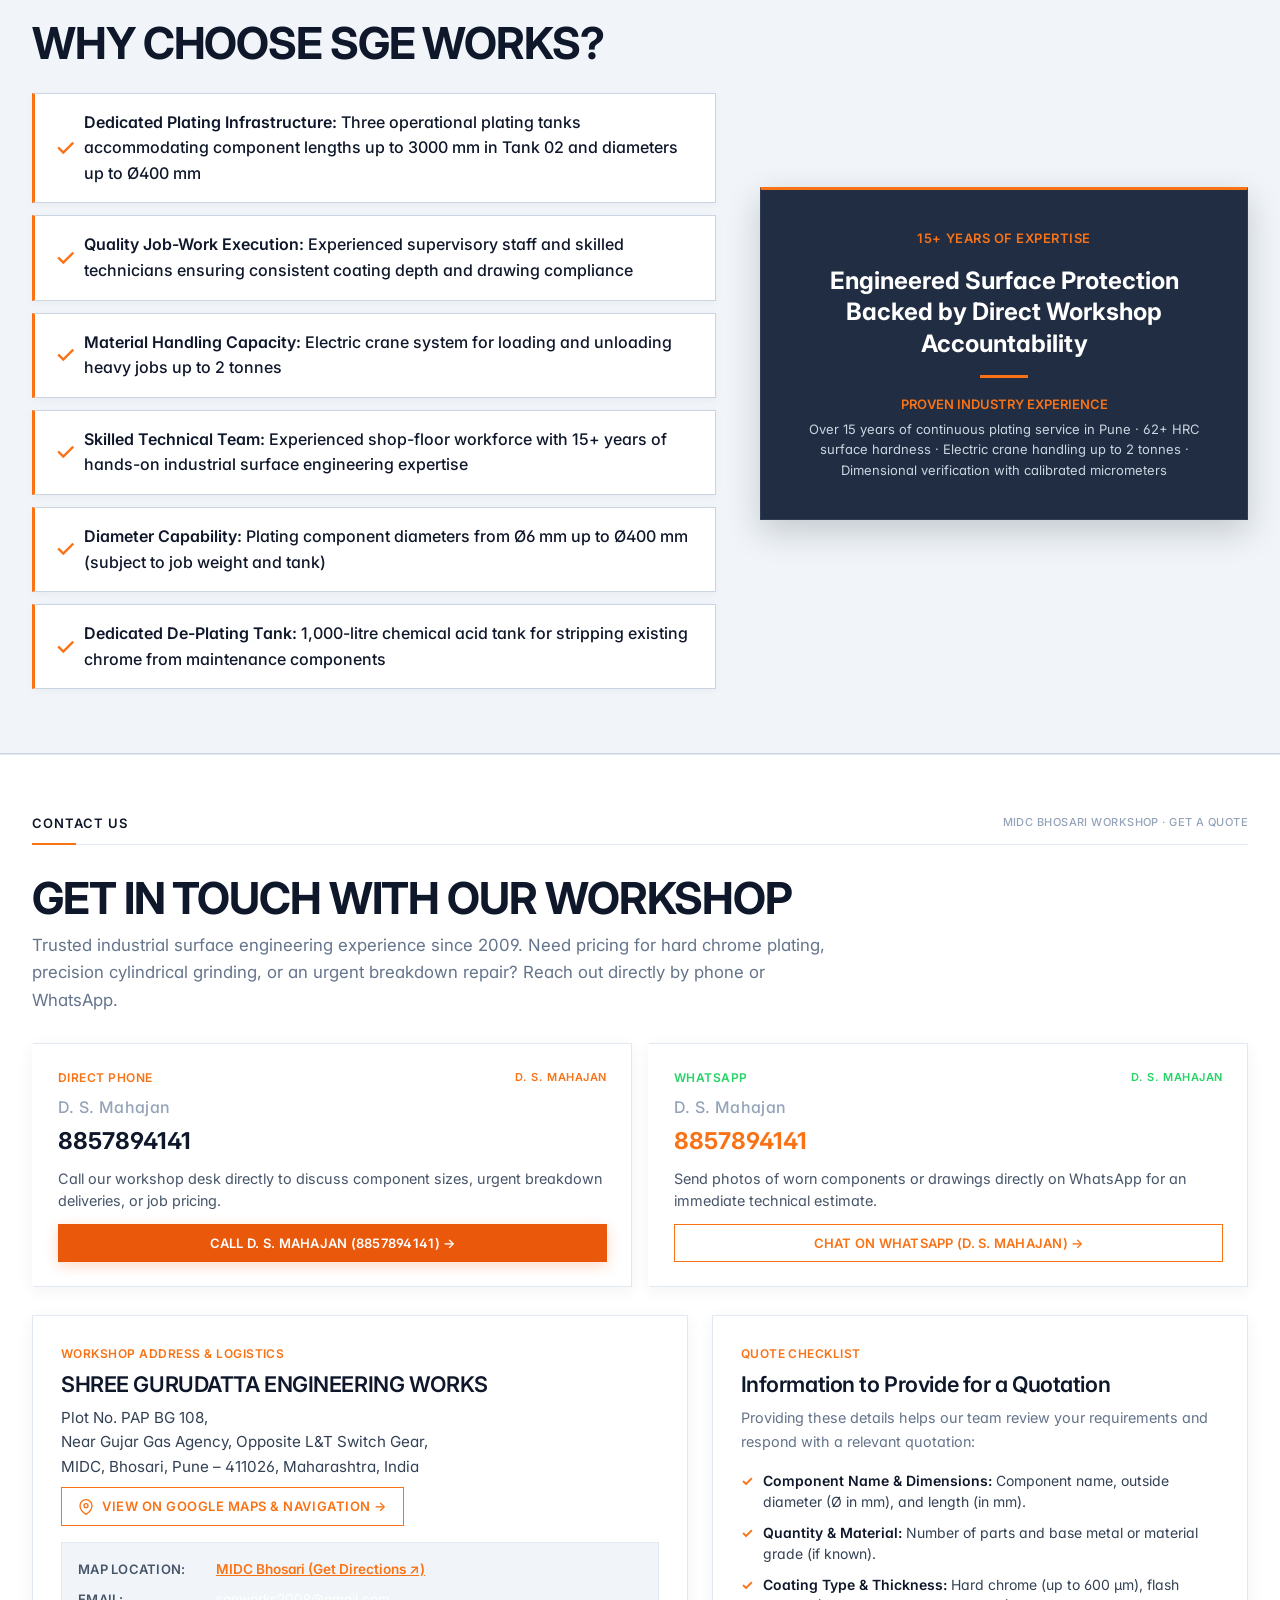
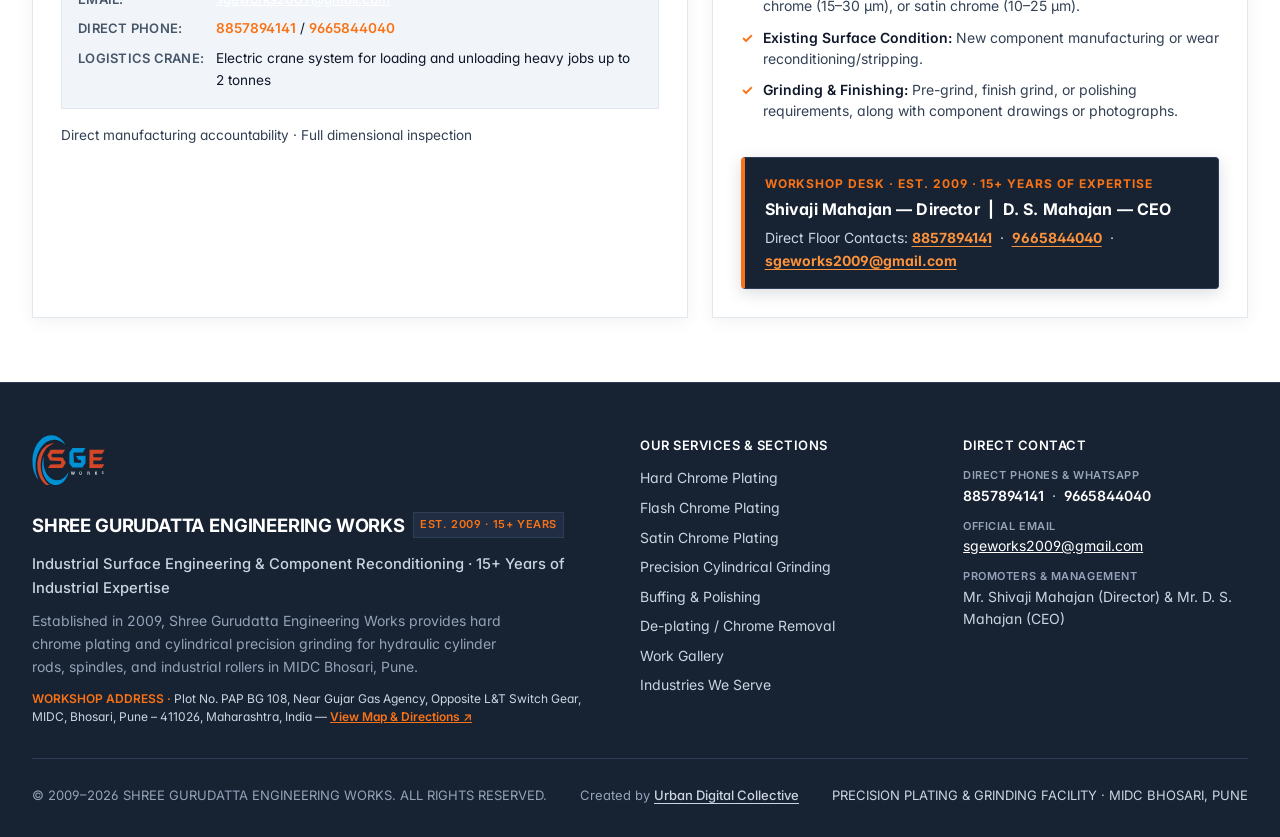
==== commit 78aa5d3c: "refactor: update Google Maps URL, schema markup, and image assets" ====
--- a/index.html
+++ b/index.html
@@ -83,10 +83,7 @@
           "postalCode": "411026",
           "addressCountry": "IN"
         },
-        "hasMap": "https://share.google/axt5hxOV1GyJW1bOu",
-        "sameAs": [
-          "https://share.google/axt5hxOV1GyJW1bOu"
-        ],
+        "hasMap": "https://maps.app.goo.gl/M6rXuKqXJCirgU9Q9",
         "areaServed": [
           {
             "@type": "City",
@@ -153,48 +150,78 @@
               "@type": "Offer",
               "itemOffered": {
                 "@type": "Service",
+                "@id": "https://sgeworks.com/#service-hard-chrome",
                 "name": "Hard Chrome Plating",
-                "description": "Industrial hard chrome plating up to 600 microns thickness on cylinders, pistons, shafts, rollers, and mandrels with 62+ HRC surface hardness."
+                "url": "https://sgeworks.com/#service-hard-chrome",
+                "description": "Industrial hard chrome plating up to 600 microns thickness on cylinders, pistons, shafts, rollers, and mandrels with 62+ HRC surface hardness.",
+                "provider": {
+                  "@id": "https://sgeworks.com/#organization"
+                }
               }
             },
             {
               "@type": "Offer",
               "itemOffered": {
                 "@type": "Service",
+                "@id": "https://sgeworks.com/#service-flash-chrome",
                 "name": "Flash Chrome Plating",
-                "description": "Thin-film flash chrome plating (15–30 microns) on pipes, dies, fixtures, and machine base plates."
+                "url": "https://sgeworks.com/#service-flash-chrome",
+                "description": "Thin-film flash chrome plating (15–30 microns) on pipes, dies, fixtures, and machine base plates.",
+                "provider": {
+                  "@id": "https://sgeworks.com/#organization"
+                }
               }
             },
             {
               "@type": "Offer",
               "itemOffered": {
                 "@type": "Service",
+                "@id": "https://sgeworks.com/#service-satin-chrome",
                 "name": "Satin Chrome Plating",
-                "description": "Satin chrome plating with a verified coating thickness of 10 to 25 μm."
+                "url": "https://sgeworks.com/#service-satin-chrome",
+                "description": "Satin chrome plating with a verified coating thickness of 10 to 25 μm.",
+                "provider": {
+                  "@id": "https://sgeworks.com/#organization"
+                }
               }
             },
             {
               "@type": "Offer",
               "itemOffered": {
                 "@type": "Service",
+                "@id": "https://sgeworks.com/#service-precision-grinding",
                 "name": "Precision Cylindrical Grinding",
-                "description": "Cylindrical grinding according to customer requirements before and after hard chrome plating to dimensional tolerance classes H6/h7."
+                "url": "https://sgeworks.com/#service-precision-grinding",
+                "description": "Cylindrical grinding according to customer requirements before and after hard chrome plating to dimensional tolerance classes H6/h7.",
+                "provider": {
+                  "@id": "https://sgeworks.com/#organization"
+                }
               }
             },
             {
               "@type": "Offer",
               "itemOffered": {
                 "@type": "Service",
+                "@id": "https://sgeworks.com/#service-buffing-polishing",
                 "name": "Buffing & Polishing",
-                "description": "Buffing and polishing services for treated industrial components, plates, and shafts."
+                "url": "https://sgeworks.com/#service-buffing-polishing",
+                "description": "Buffing and polishing services for treated industrial components, plates, and shafts.",
+                "provider": {
+                  "@id": "https://sgeworks.com/#organization"
+                }
               }
             },
             {
               "@type": "Offer",
               "itemOffered": {
                 "@type": "Service",
+                "@id": "https://sgeworks.com/#service-deplating",
                 "name": "De-plating / Chrome Removal",
-                "description": "Chemical removal of existing chrome from maintenance components, dies, and shafts using a dedicated 1,000-litre acid de-plating tank."
+                "url": "https://sgeworks.com/#service-deplating",
+                "description": "Chemical removal of existing chrome from maintenance components, dies, and shafts using a dedicated 1,000-litre acid de-plating tank.",
+                "provider": {
+                  "@id": "https://sgeworks.com/#organization"
+                }
               }
             }
           ]
@@ -207,6 +234,23 @@
         "name": "SGE Works",
         "alternateName": "Shree Gurudatta Engineering Works",
         "publisher": {
+          "@id": "https://sgeworks.com/#organization"
+        },
+        "inLanguage": "en-IN"
+      },
+      {
+        "@type": "WebPage",
+        "@id": "https://sgeworks.com/#webpage",
+        "url": "https://sgeworks.com/",
+        "name": "SGE Works: Hard Chrome Plating in Pune",
+        "description": "SGE Works (Shree Gurudatta Engineering Works) provides industrial hard chrome plating, precision cylindrical grinding and surface engineering services in Bhosari, Pune. Established in 2009.",
+        "isPartOf": {
+          "@id": "https://sgeworks.com/#website"
+        },
+        "about": {
+          "@id": "https://sgeworks.com/#organization"
+        },
+        "mainEntity": {
           "@id": "https://sgeworks.com/#organization"
         },
         "inLanguage": "en-IN"
@@ -324,7 +368,8 @@
   <div class="mobile-drawer" id="mobile-drawer-nav" aria-hidden="true">
     <div class="mobile-drawer-brand"
       style="display: flex; align-items: center; justify-content: space-between; padding-bottom: 1rem; margin-bottom: 1.25rem; border-bottom: 1px solid var(--color-hairline);">
-      <img src="assets/icons/logo.svg" alt="SGE Works Logo" style="height: 42px; width: auto; display: block;">
+      <img src="assets/icons/logo.svg" alt="SGE Works Logo" width="160" height="42"
+        style="height: 42px; width: auto; display: block;">
       <span class="label-mono-sm" style="color: var(--color-chrome-muted); font-size: 0.65rem;">PUNE · EST. 2009</span>
     </div>
     <ul class="mobile-nav-list">
@@ -411,7 +456,8 @@
         <div class="hero-main-row">
           <div class="hero-content reveal-on-scroll">
             <div class="hero-eyebrow">
-              <span class="label-mono-sm" style="color: #cbd5e1;">SHREE GURUDATTA ENGINEERING WORKS | EST. 2009</span>
+              <span class="label-mono-sm" style="color: #cbd5e1;">SHREE GURUDATTA ENGINEERING WORKS | EST. 2009 · 15+
+                YEARS OF INDUSTRIAL EXPERTISE</span>
             </div>
 
             <h1 id="hero-heading" class="hero-title">
@@ -445,8 +491,8 @@
 
               <div class="hero-badge-card">
                 <div>
-                  <div class="hero-badge-title">Plating Service Since 2009</div>
-                  <div class="hero-badge-sub">Continuous plating service in Pune since 2009</div>
+                  <div class="hero-badge-title">15+ Years of Experience</div>
+                  <div class="hero-badge-sub">Established in 2009 · Trusted plating partner in Pune</div>
                 </div>
               </div>
             </div>
@@ -526,10 +572,11 @@
         </div>
 
         <div class="spec-cell">
-          <span class="spec-label">ESTABLISHED OPERATION</span>
+          <span class="spec-label">INDUSTRY EXPERIENCE</span>
           <div>
-            <div class="spec-value" style="color: var(--color-furnace-orange);">2009</div>
-            <span class="spec-sub">Continuous plating service in Pune</span>
+            <div class="spec-value" style="color: var(--color-furnace-orange);">15+<span class="spec-value-unit"
+                style="color: #ffffff;">YEARS</span></div>
+            <span class="spec-sub">Established 2009 · Industrial Expertise</span>
           </div>
         </div>
 
@@ -554,7 +601,8 @@
           <div class="section-index">
             <span class="section-index-title">ABOUT US</span>
           </div>
-          <span class="section-meta-tag">MIDC BHOSARI, PUNE · ESTABLISHED 2009 · PRECISION MANUFACTURING</span>
+          <span class="section-meta-tag">MIDC BHOSARI, PUNE · ESTABLISHED 2009 · 15+ YEARS OF INDUSTRIAL
+            EXPERTISE</span>
         </div>
 
         <div class="about-grid">
@@ -566,8 +614,10 @@
 
             <div class="about-narrative">
               <p class="about-text-lead">
-                <strong>Shree Gurudatta Engineering Works (SGE Works)</strong>, established in 2009, provides industrial
-                hard chrome plating and surface engineering job work from its facility in MIDC Bhosari, Pune.
+                <strong>Shree Gurudatta Engineering Works (SGE Works)</strong> brings over 15 years of industry
+                experience to industrial hard chrome plating, precision surface engineering, and component finishing.
+                Established in 2009 in MIDC Bhosari, Pune, we deliver specialized job-work solutions for engineering
+                machinery.
               </p>
               <p>
                 Promoted and managed by Director <strong>Mr. Shivaji Mahajan</strong> and CEO <strong>Mr. D. S.
@@ -586,11 +636,13 @@
             <div class="about-attributes-grid">
               <div class="about-attr-card">
                 <div class="about-attr-header">
-                  <span class="about-attr-val">2009</span>
-                </div>
-                <div class="about-attr-title">ESTABLISHED HERITAGE</div>
-                <p class="about-attr-desc">Over a decade and a half delivering consistent plating depth and drawing
-                  tolerances to Maharashtra's machine builders.</p>
+                  <span class="about-attr-val">15+ Years</span>
+                  <span class="label-mono-sm" style="color: var(--color-furnace-orange); font-weight: 700;">EST.
+                    2009</span>
+                </div>
+                <div class="about-attr-title">15+ YEARS OF INDUSTRIAL EXPERTISE</div>
+                <p class="about-attr-desc">Established in 2009, bringing over 15 years of trusted industrial surface
+                  engineering experience to Maharashtra's machine builders.</p>
               </div>
 
               <div class="about-attr-card">
@@ -632,12 +684,14 @@
                 <span class="label-mono-sm" style="color: var(--color-chrome-silver);">PRECISION SHAFTS &amp; CYLINDERS
                   · BHOSARI, PUNE</span>
                 <span class="label-mono-sm" style="color: var(--color-furnace-orange); font-weight: 700;">EST.
-                  2009</span>
+                  2009 · 15+ YEARS</span>
               </figcaption>
             </figure>
 
             <div class="about-bottom-ticker" aria-label="Key Plant Capabilities">
-              <span style="color: var(--color-furnace-orange); font-weight: 600;">UP TO 600 μm CHROME</span>
+              <span style="color: var(--color-furnace-orange); font-weight: 600;">15+ YEARS EXPERTISE</span>
+              <span style="color: #94a3b8;" aria-hidden="true">·</span>
+              <span style="color: #0f172a; font-weight: 600;">UP TO 600 μm CHROME</span>
               <span style="color: #94a3b8;" aria-hidden="true">·</span>
               <span style="color: #0f172a; font-weight: 600;">62+ HRC HARDNESS</span>
               <span style="color: #94a3b8;" aria-hidden="true">·</span>
@@ -791,7 +845,7 @@
 
             <div class="service-media-pane service-gallery-shortcut" data-gallery-target="gallery-mold-die"
               role="button" tabindex="0" title="Tap to view related component in Work Gallery">
-              <img src="assets/images/enhanced/satin-chrome-plating/satin-chrome-machined-knobs-hero.png"
+              <img src="assets/images/enhanced/satin-chrome-plating/satin-chrome-machined-knobs-hero.webp"
                 alt="Satin Chrome Plated Precision Machined Components and Knurled Controls at SGE Works Bhosari"
                 width="1672" height="941" loading="lazy">
               <div class="service-media-caption">
@@ -2006,8 +2060,9 @@
 
               <div class="why-bullet-item">
                 <span class="why-bullet-icon" aria-hidden="true">✓</span>
-                <span><strong>Skilled Technical Team:</strong> Experienced shop-floor workforce with 15+ years hands-on
-                  plating &amp; grinding expertise</span>
+                <span><strong>Skilled Technical Team:</strong> Experienced shop-floor workforce with 15+ years of
+                  hands-on
+                  industrial surface engineering expertise</span>
               </div>
 
               <div class="why-bullet-item">
@@ -2026,7 +2081,7 @@
 
           <div class="reveal-on-scroll">
             <div class="commitment-card">
-              <span class="label-mono" style="color: var(--color-furnace-orange);">QUALITY STANDARDS</span>
+              <span class="label-mono" style="color: var(--color-furnace-orange);">15+ YEARS OF EXPERTISE</span>
               <div
                 style="font-family: var(--font-display); font-size: 1.5rem; font-weight: 700; color: #ffffff; line-height: 1.3;">
                 Engineered Surface Protection Backed by Direct Workshop Accountability
@@ -2034,10 +2089,10 @@
               <div class="commitment-divider" aria-hidden="true"></div>
               <div
                 style="font-family: var(--font-body); font-size: 0.8125rem; color: var(--theme-steel-grey-muted); line-height: 1.6;">
-                <div style="color: var(--color-furnace-orange); font-weight: 600; margin-bottom: 0.25rem;">PRECISION
-                  SPECIFICATIONS</div>
-                <div>Dimensional verification with calibrated micrometers · 62+ HRC surface hardness · Electric crane
-                  handling up to 2 tonnes</div>
+                <div style="color: var(--color-furnace-orange); font-weight: 600; margin-bottom: 0.25rem;">PROVEN
+                  INDUSTRY EXPERIENCE</div>
+                <div>Over 15 years of continuous plating service in Pune · 62+ HRC surface hardness · Electric crane
+                  handling up to 2 tonnes · Dimensional verification with calibrated micrometers</div>
               </div>
             </div>
           </div>
@@ -2063,8 +2118,9 @@
             Get in Touch with Our Workshop
           </h2>
           <p style="font-size: 1.05rem; color: var(--color-chrome-muted);">
-            Need pricing for hard chrome plating, precision cylindrical grinding, or an urgent breakdown repair? Reach
-            out directly by phone or WhatsApp.
+            Trusted industrial surface engineering experience since 2009. Need pricing for hard chrome plating,
+            precision
+            cylindrical grinding, or an urgent breakdown repair? Reach out directly by phone or WhatsApp.
           </p>
         </div>
 
@@ -2130,10 +2186,11 @@
             </address>
 
             <div style="margin-bottom: var(--space-md);">
-              <a href="https://share.google/axt5hxOV1GyJW1bOu" target="_blank" rel="noopener noreferrer"
+              <a href="https://maps.app.goo.gl/M6rXuKqXJCirgU9Q9" target="_blank" rel="noopener noreferrer"
                 class="btn btn-secondary btn-sm"
                 style="display: inline-flex; align-items: center; gap: 0.5rem; border-color: var(--color-furnace-orange); color: var(--color-furnace-orange); font-weight: 600; text-transform: uppercase; letter-spacing: 0.04em;">
-                <svg width="16" height="16" viewBox="0 0 24 24" fill="none" stroke="currentColor" stroke-width="2" stroke-linecap="round" stroke-linejoin="round" aria-hidden="true" style="flex-shrink: 0;">
+                <svg width="16" height="16" viewBox="0 0 24 24" fill="none" stroke="currentColor" stroke-width="2"
+                  stroke-linecap="round" stroke-linejoin="round" aria-hidden="true" style="flex-shrink: 0;">
                   <path d="M21 10c0 7-9 13-9 13s-9-6-9-13a9 9 0 0 1 18 0z"></path>
                   <circle cx="12" cy="10" r="3"></circle>
                 </svg>
@@ -2144,9 +2201,10 @@
             <div class="contact-timings-box">
               <div class="timings-row">
                 <span class="timings-label">MAP LOCATION:</span>
-                <span class="timings-value"><a href="https://share.google/axt5hxOV1GyJW1bOu" target="_blank"
+                <span class="timings-value"><a href="https://maps.app.goo.gl/M6rXuKqXJCirgU9Q9" target="_blank"
                     rel="noopener noreferrer"
-                    style="color: var(--color-furnace-orange); font-weight: 600; text-decoration: underline;">MIDC Bhosari (Get Directions ↗)</a></span>
+                    style="color: var(--color-furnace-orange); font-weight: 600; text-decoration: underline;">MIDC
+                    Bhosari (Get Directions ↗)</a></span>
               </div>
               <div class="timings-row">
                 <span class="timings-label">EMAIL:</span>
@@ -2206,7 +2264,7 @@
             </ul>
 
             <div class="contact-management-note">
-              <span class="desk-badge">WORKSHOP DESK</span>
+              <span class="desk-badge">WORKSHOP DESK · EST. 2009 · 15+ YEARS OF EXPERTISE</span>
               <p class="desk-names">Shivaji Mahajan — Director &nbsp;|&nbsp; D. S. Mahajan — CEO</p>
               <p class="desk-contact">Direct Floor Contacts: <a href="tel:8857894141">8857894141</a> &nbsp;·&nbsp; <a
                   href="tel:9665844040">9665844040</a> &nbsp;·&nbsp; <a
@@ -2275,23 +2333,25 @@
             </span>
             <span class="label-mono-sm"
               style="padding: 0.2rem 0.4rem; background-color: var(--theme-steel-grey-surface); color: var(--color-furnace-orange); border: 1px solid var(--theme-steel-grey-border);">
-              EST. 2009
+              EST. 2009 · 15+ YEARS
             </span>
           </div>
 
           <p style="font-size: 0.925rem; color: #cbd5e1; font-weight: 500; margin-bottom: 0.5rem;">
-            Industrial Surface Engineering &amp; Component Reconditioning
+            Industrial Surface Engineering &amp; Component Reconditioning · 15+ Years of Industrial Expertise
           </p>
 
           <p style="font-size: 0.875rem; color: #94a3b8; max-width: 480px; margin-bottom: 0.75rem;">
-            Hard Chrome Plating Service &amp; Engineering Works in MIDC Bhosari, Pune. Specialized in cylindrical
-            precision grinding, hydraulic cylinder rods, and industrial rollers.
+            Established in 2009, Shree Gurudatta Engineering Works provides hard chrome plating and cylindrical
+            precision grinding for hydraulic cylinder rods, spindles, and industrial rollers in MIDC Bhosari, Pune.
           </p>
 
           <div style="font-family: var(--font-body); font-size: 0.75rem; color: #cbd5e1; line-height: 1.5;">
             <span style="color: var(--color-furnace-orange); font-weight: 600;">WORKSHOP ADDRESS ·</span> Plot No. PAP
             BG 108, Near Gujar Gas Agency, Opposite L&T Switch Gear, MIDC, Bhosari, Pune – 411026, Maharashtra, India
-            — <a href="https://share.google/axt5hxOV1GyJW1bOu" target="_blank" rel="noopener noreferrer" style="color: var(--color-furnace-orange); text-decoration: underline; font-weight: 600;">View Map &amp; Directions ↗</a>
+            — <a href="https://maps.app.goo.gl/M6rXuKqXJCirgU9Q9" target="_blank" rel="noopener noreferrer"
+              style="color: var(--color-furnace-orange); text-decoration: underline; font-weight: 600;">View Map &amp;
+              Directions ↗</a>
           </div>
         </div>
 
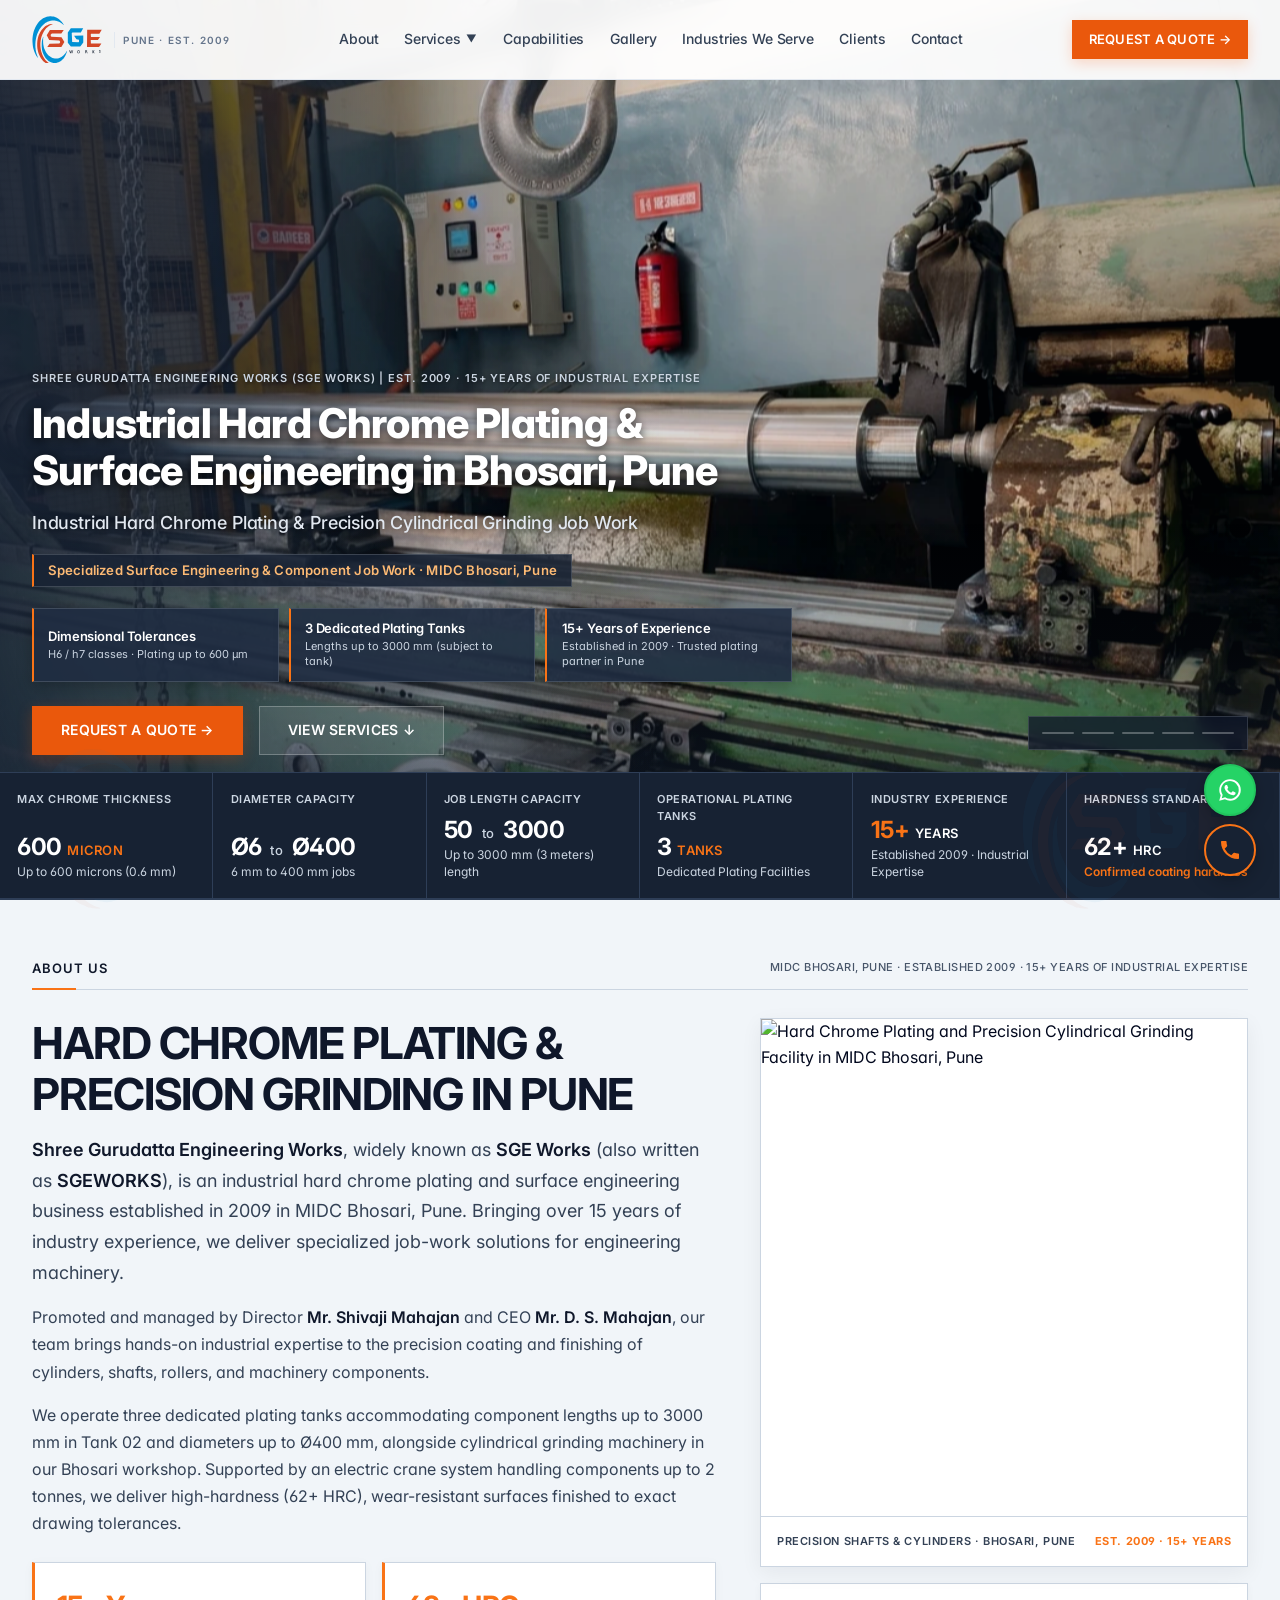
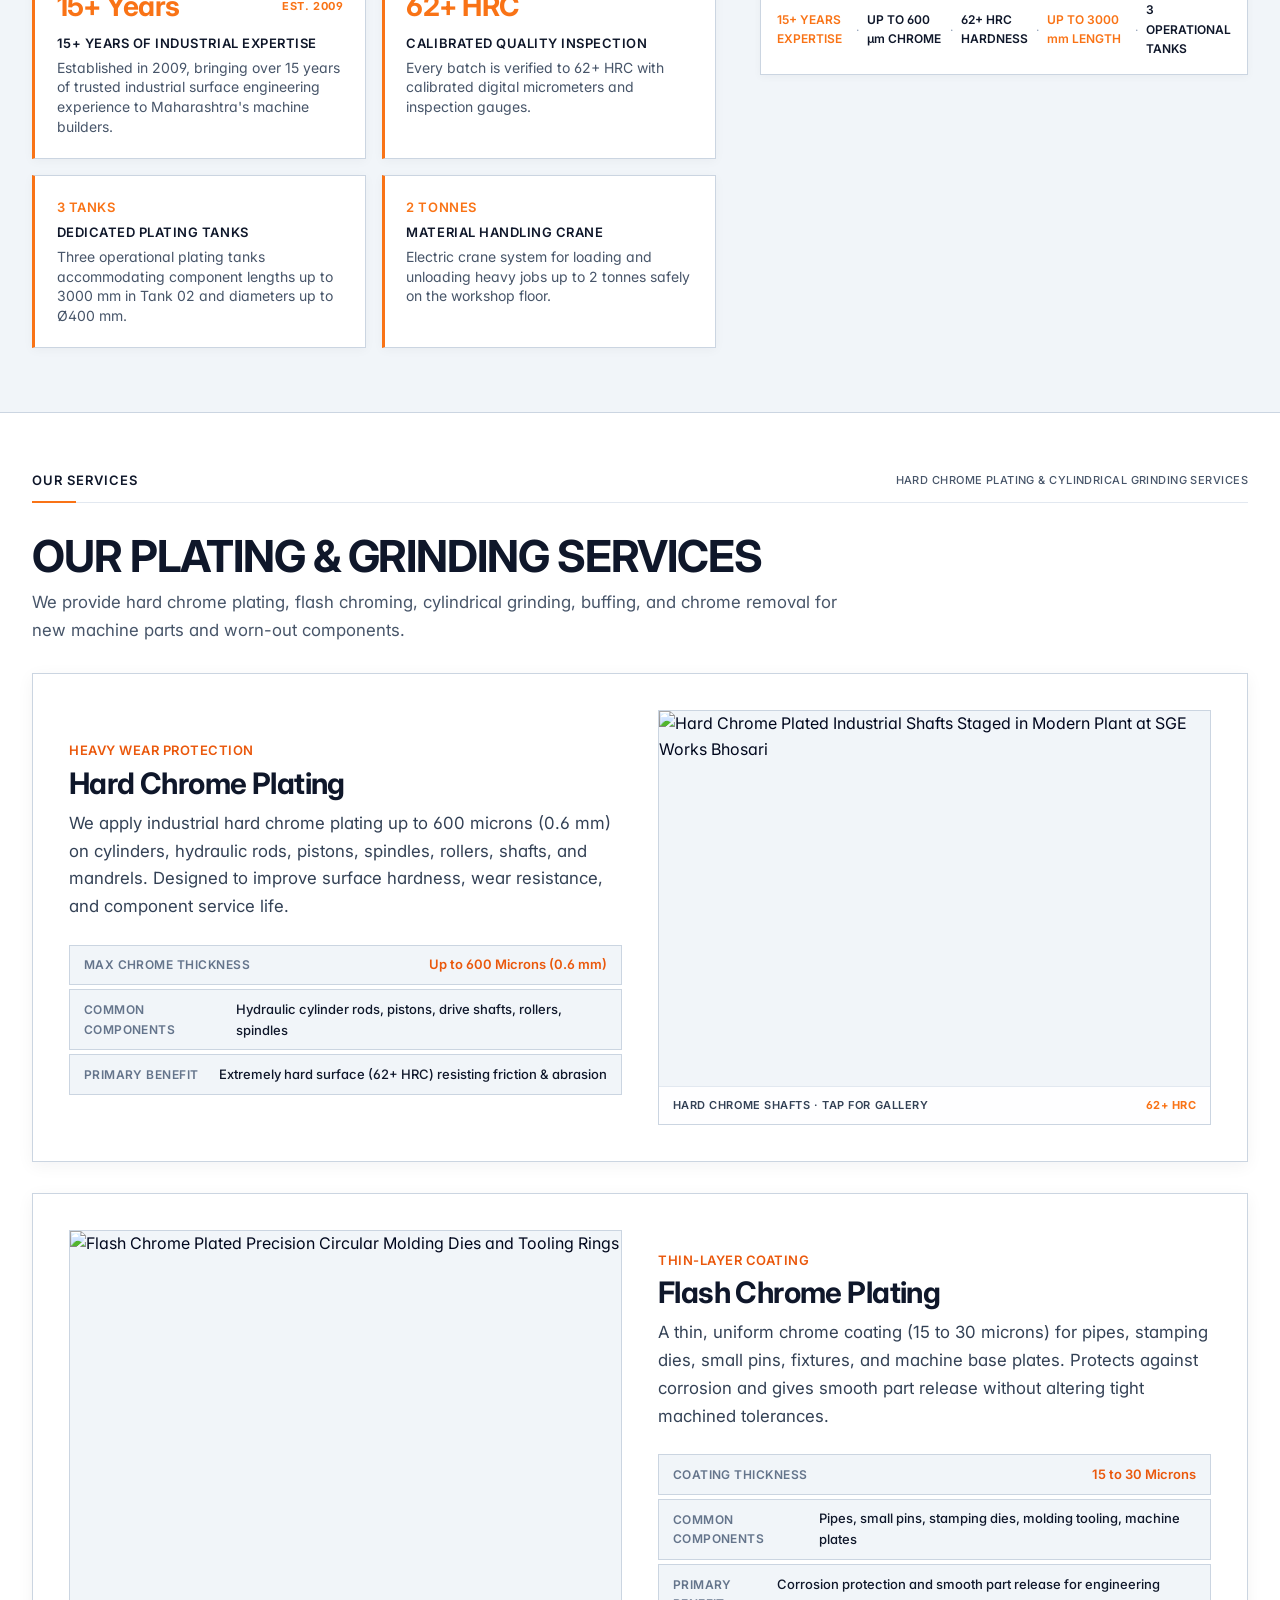
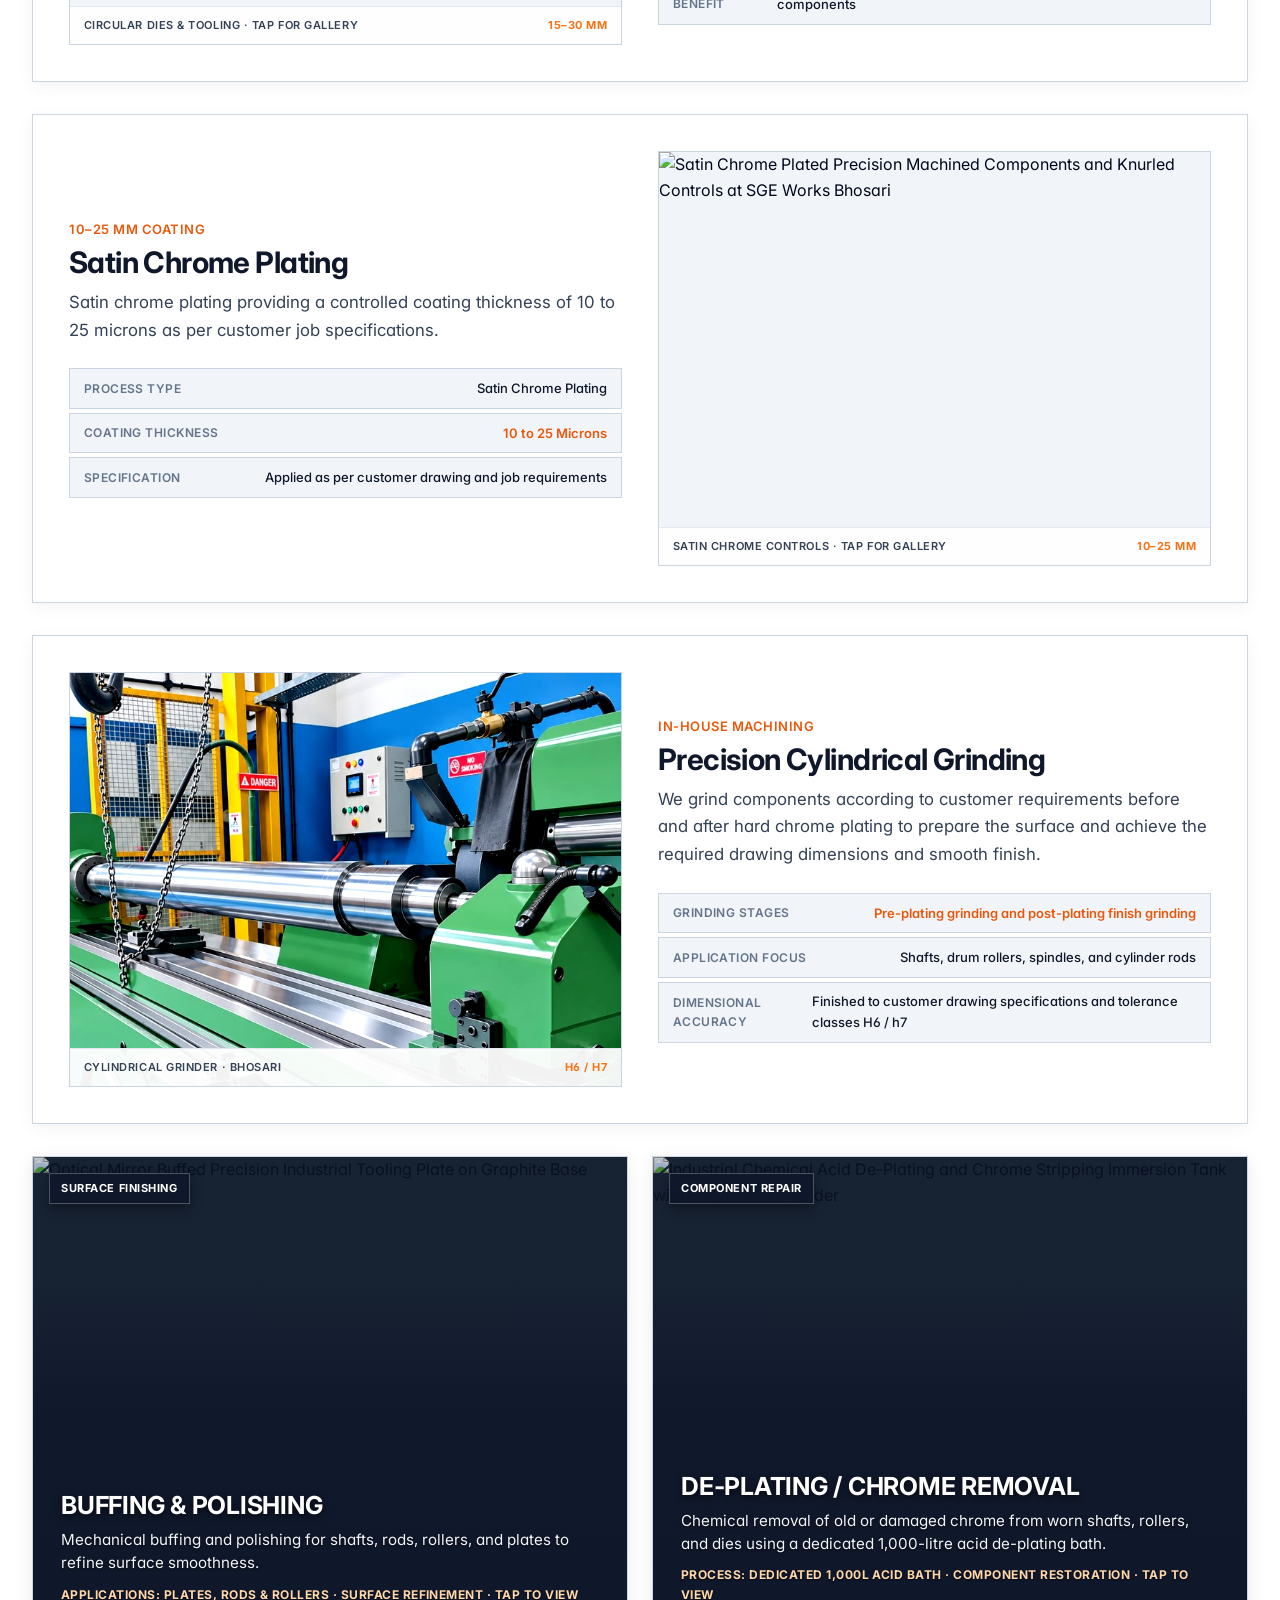
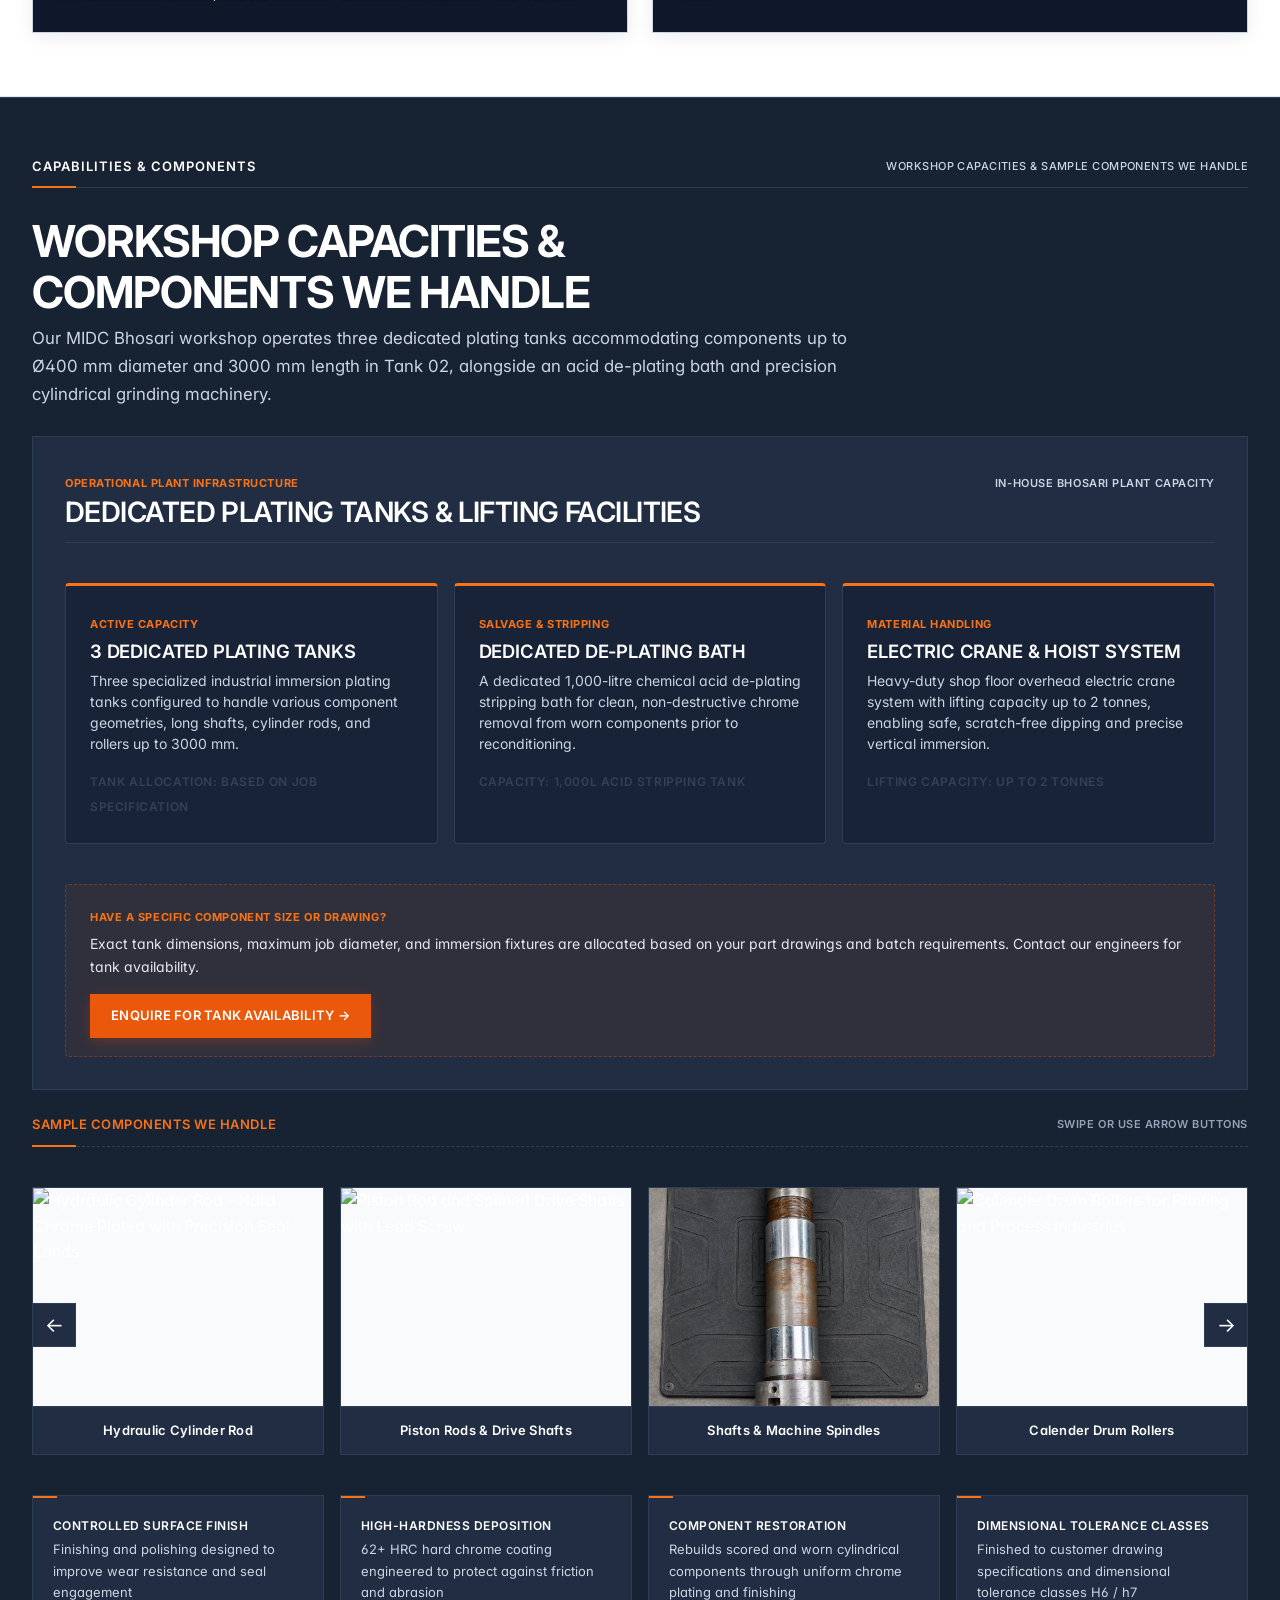
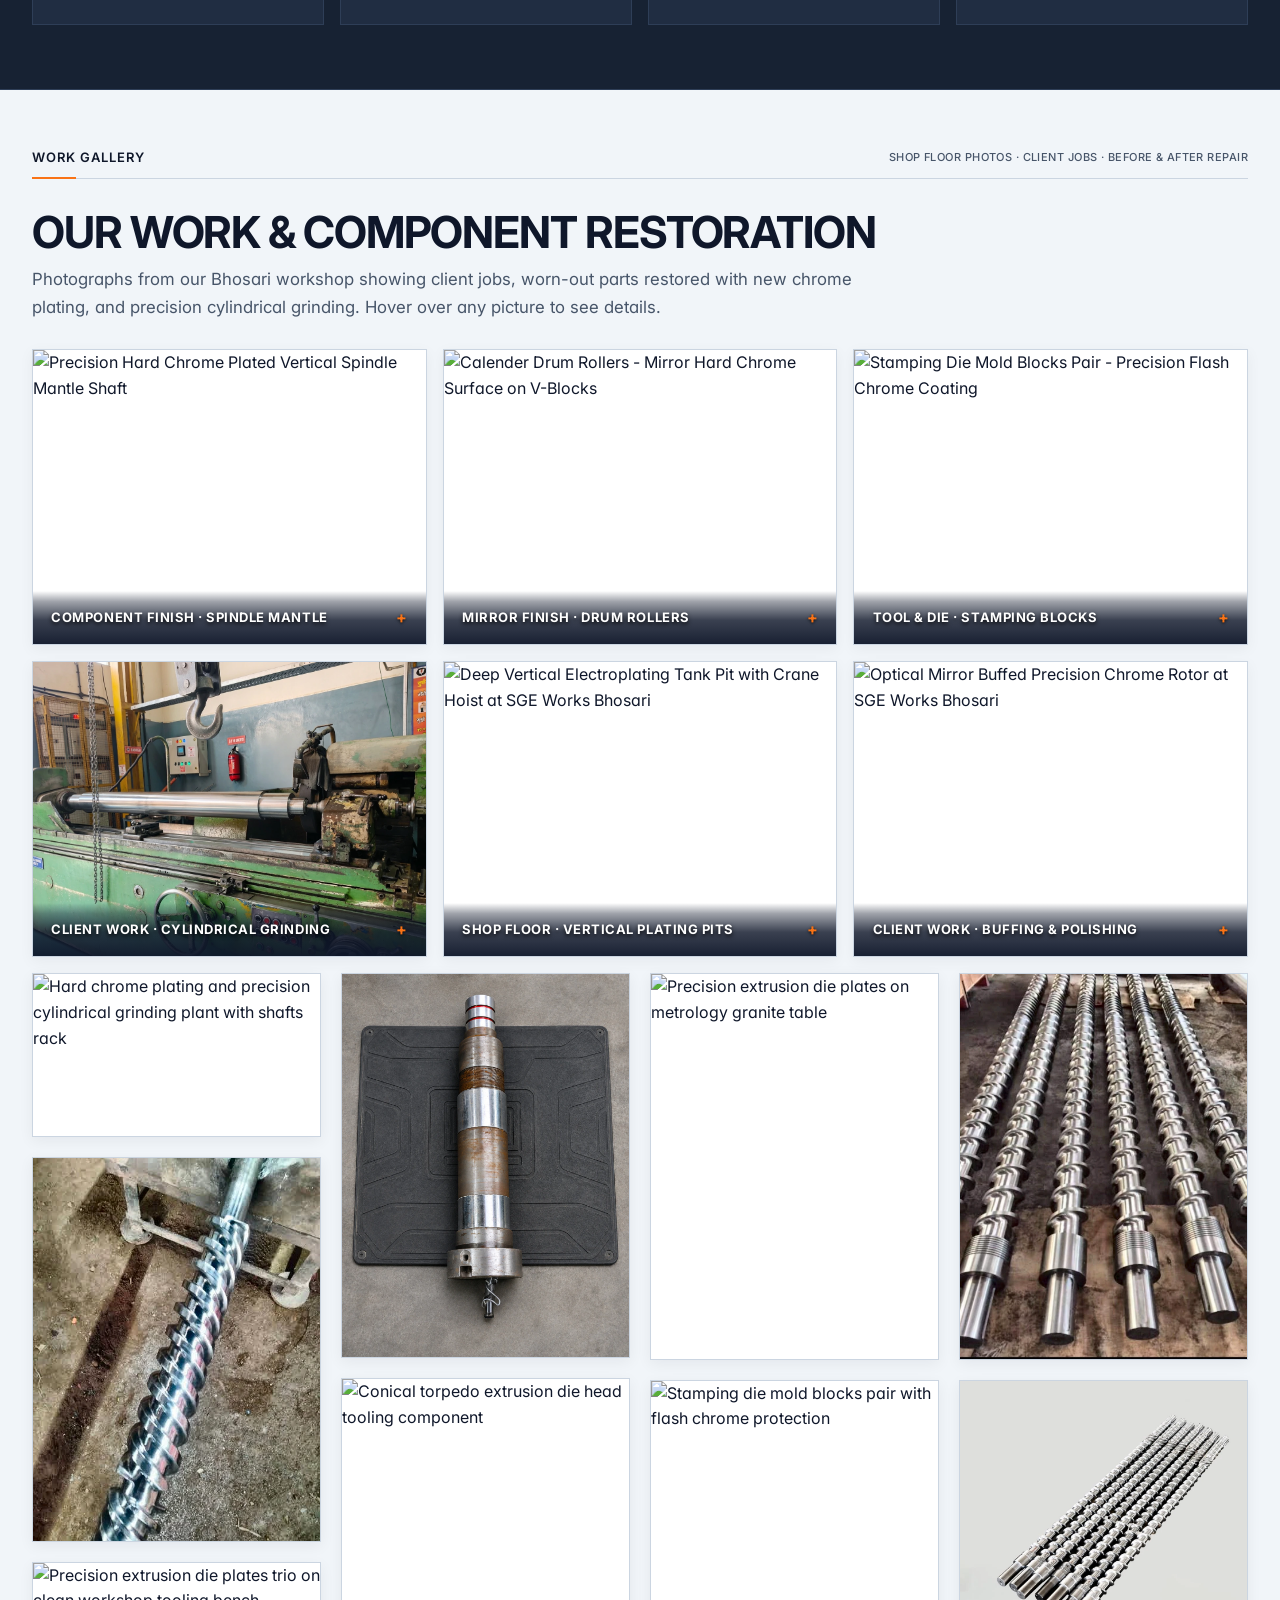
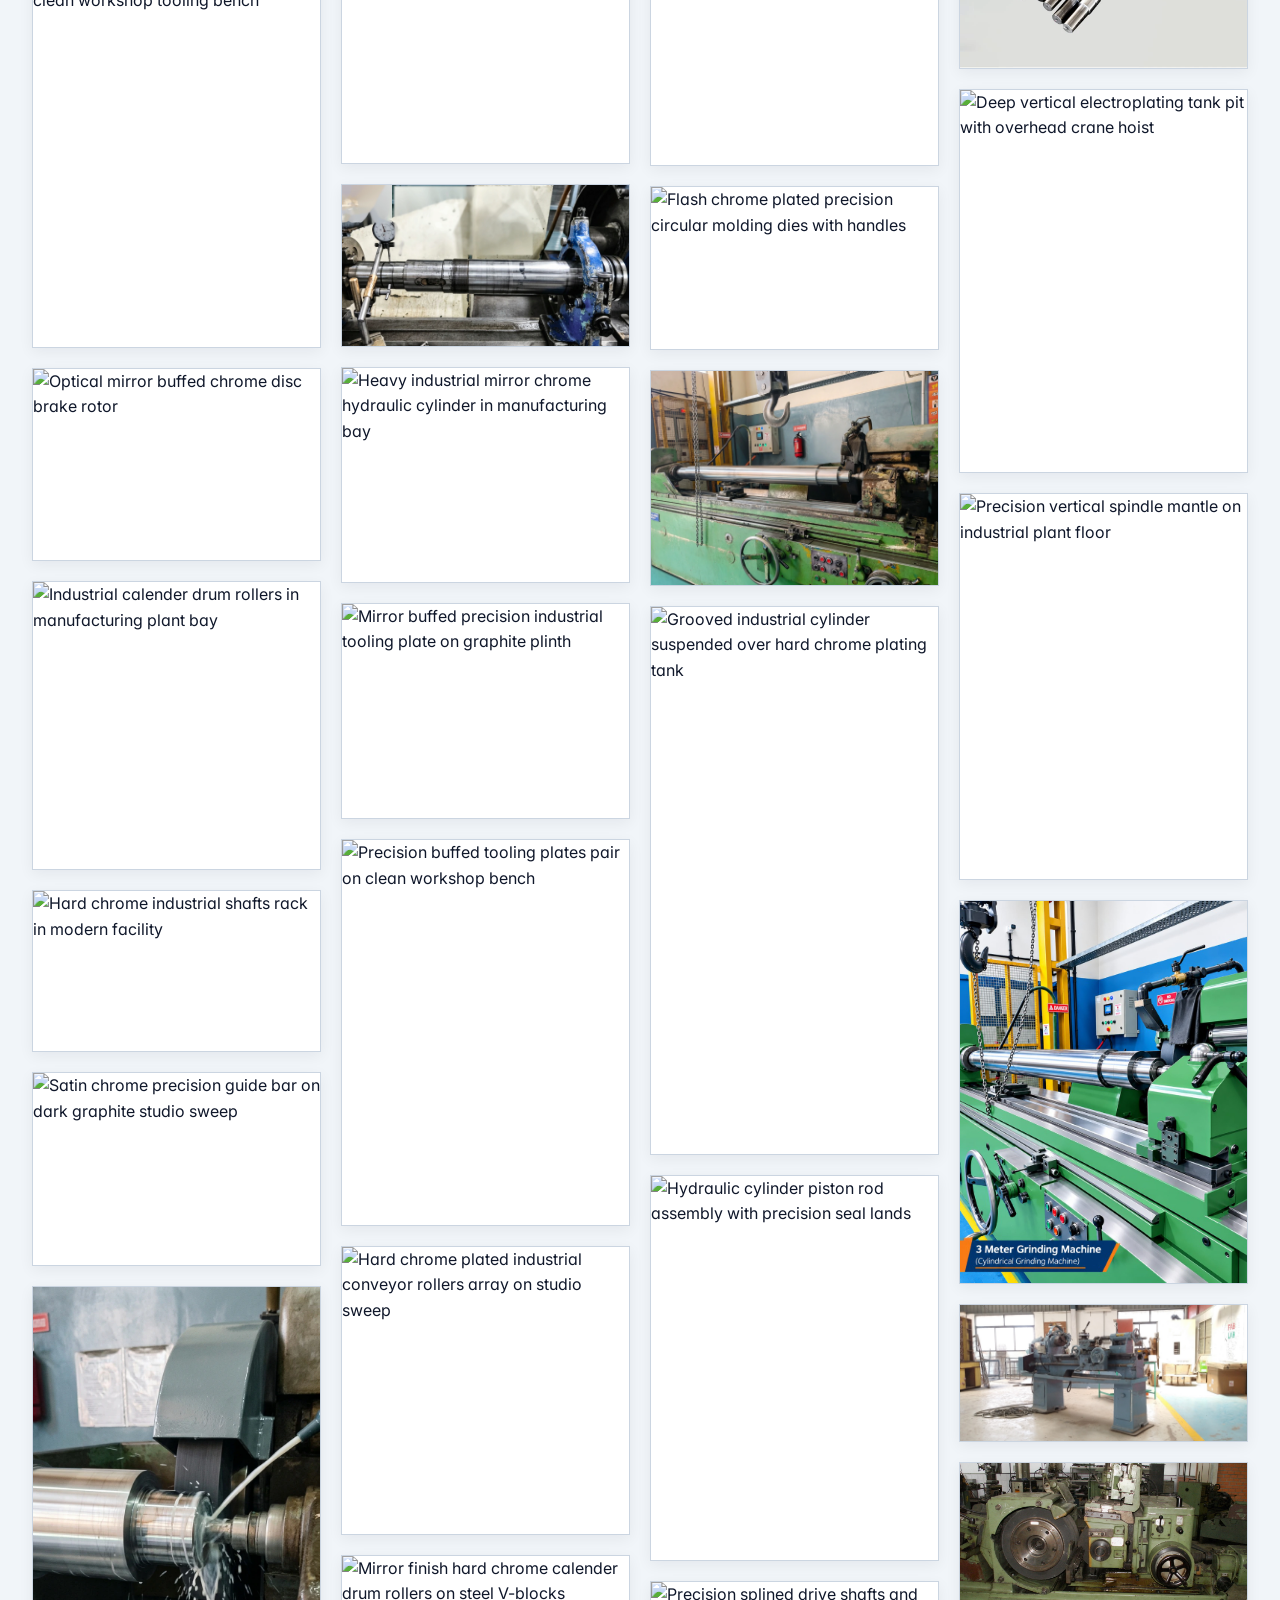
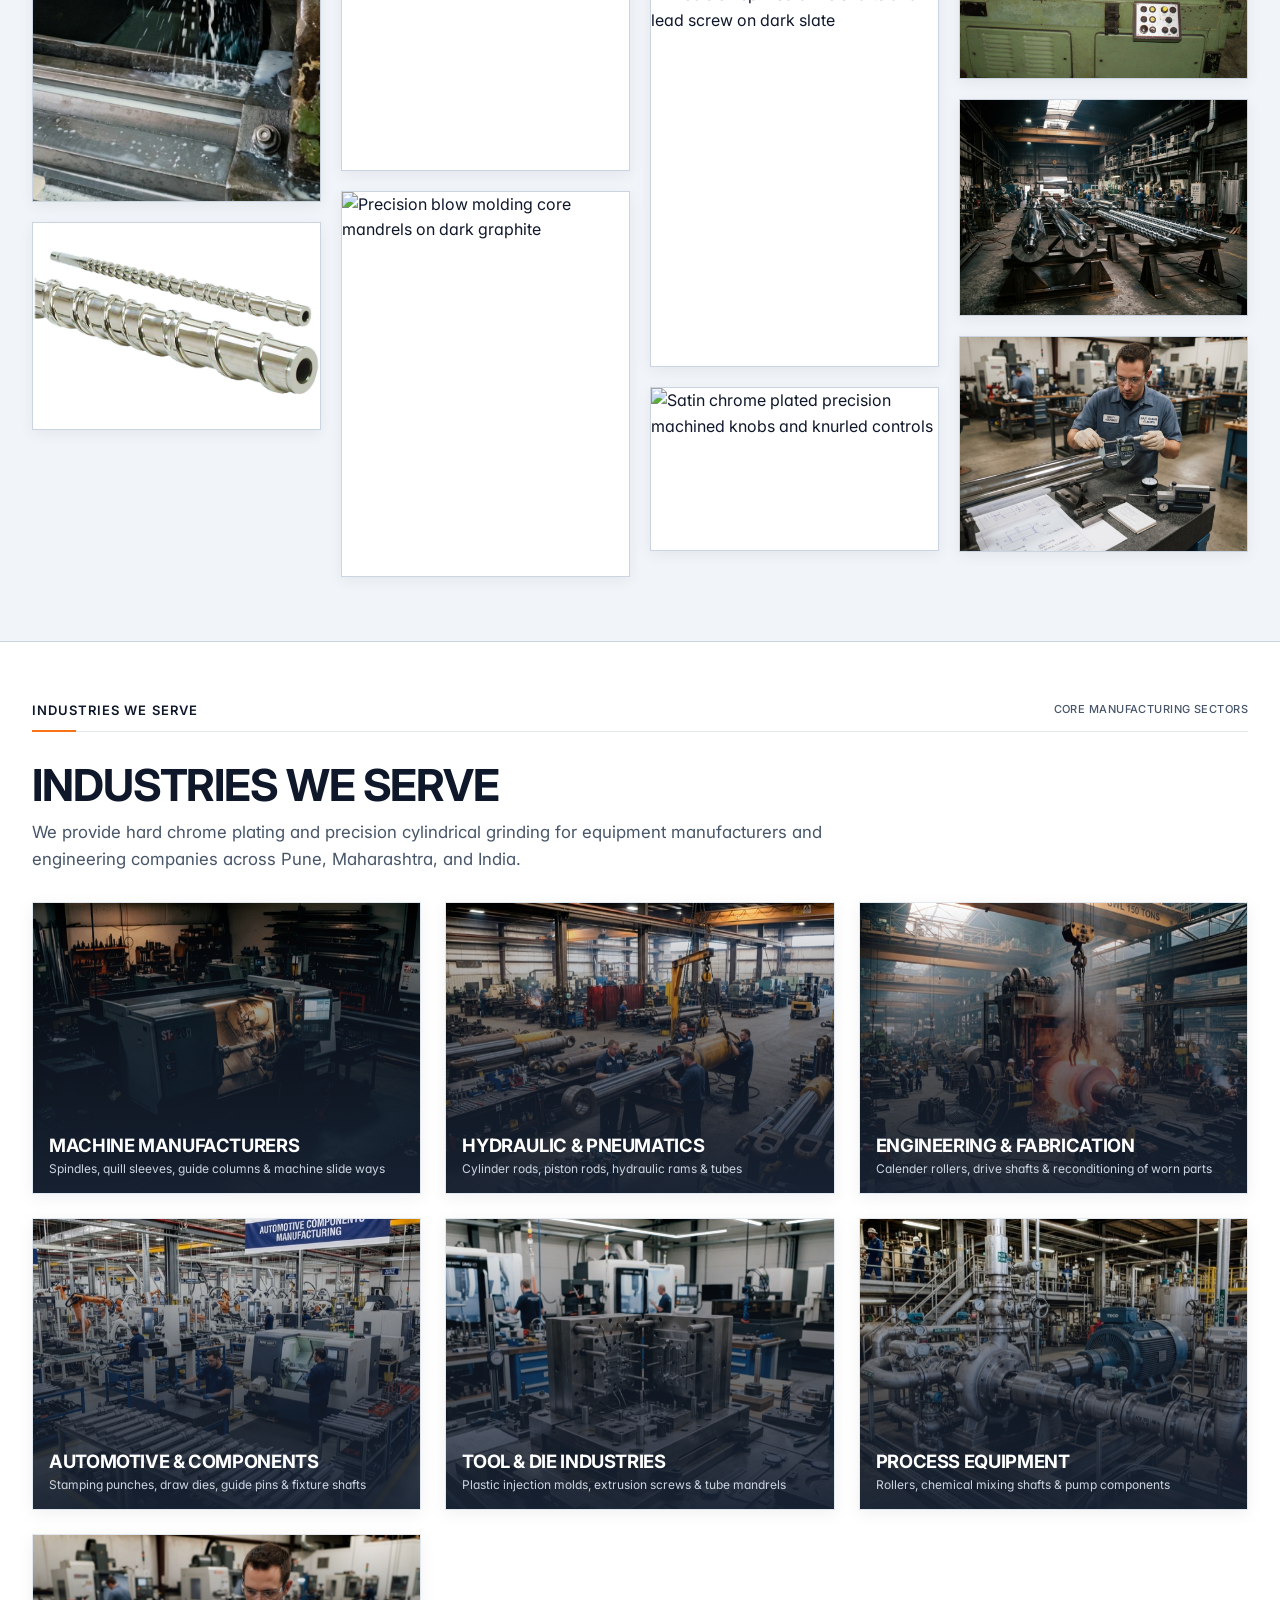
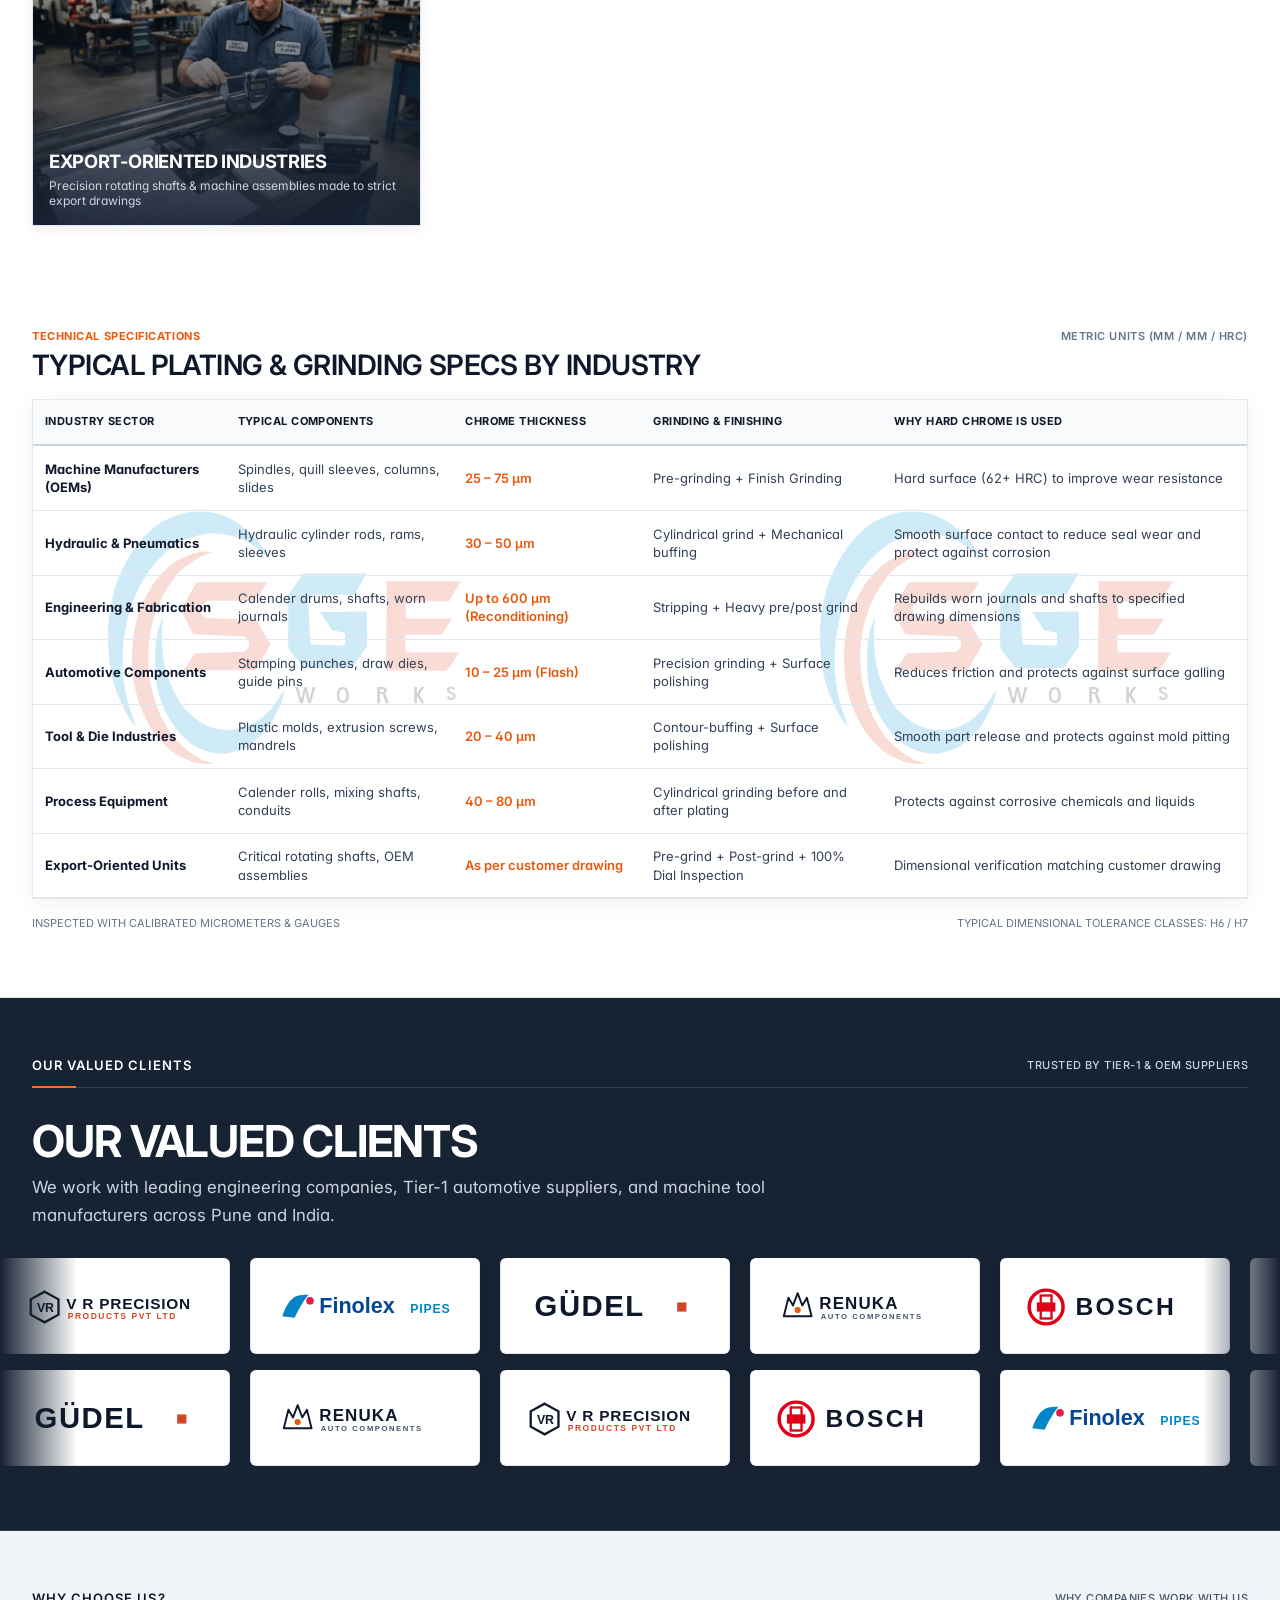
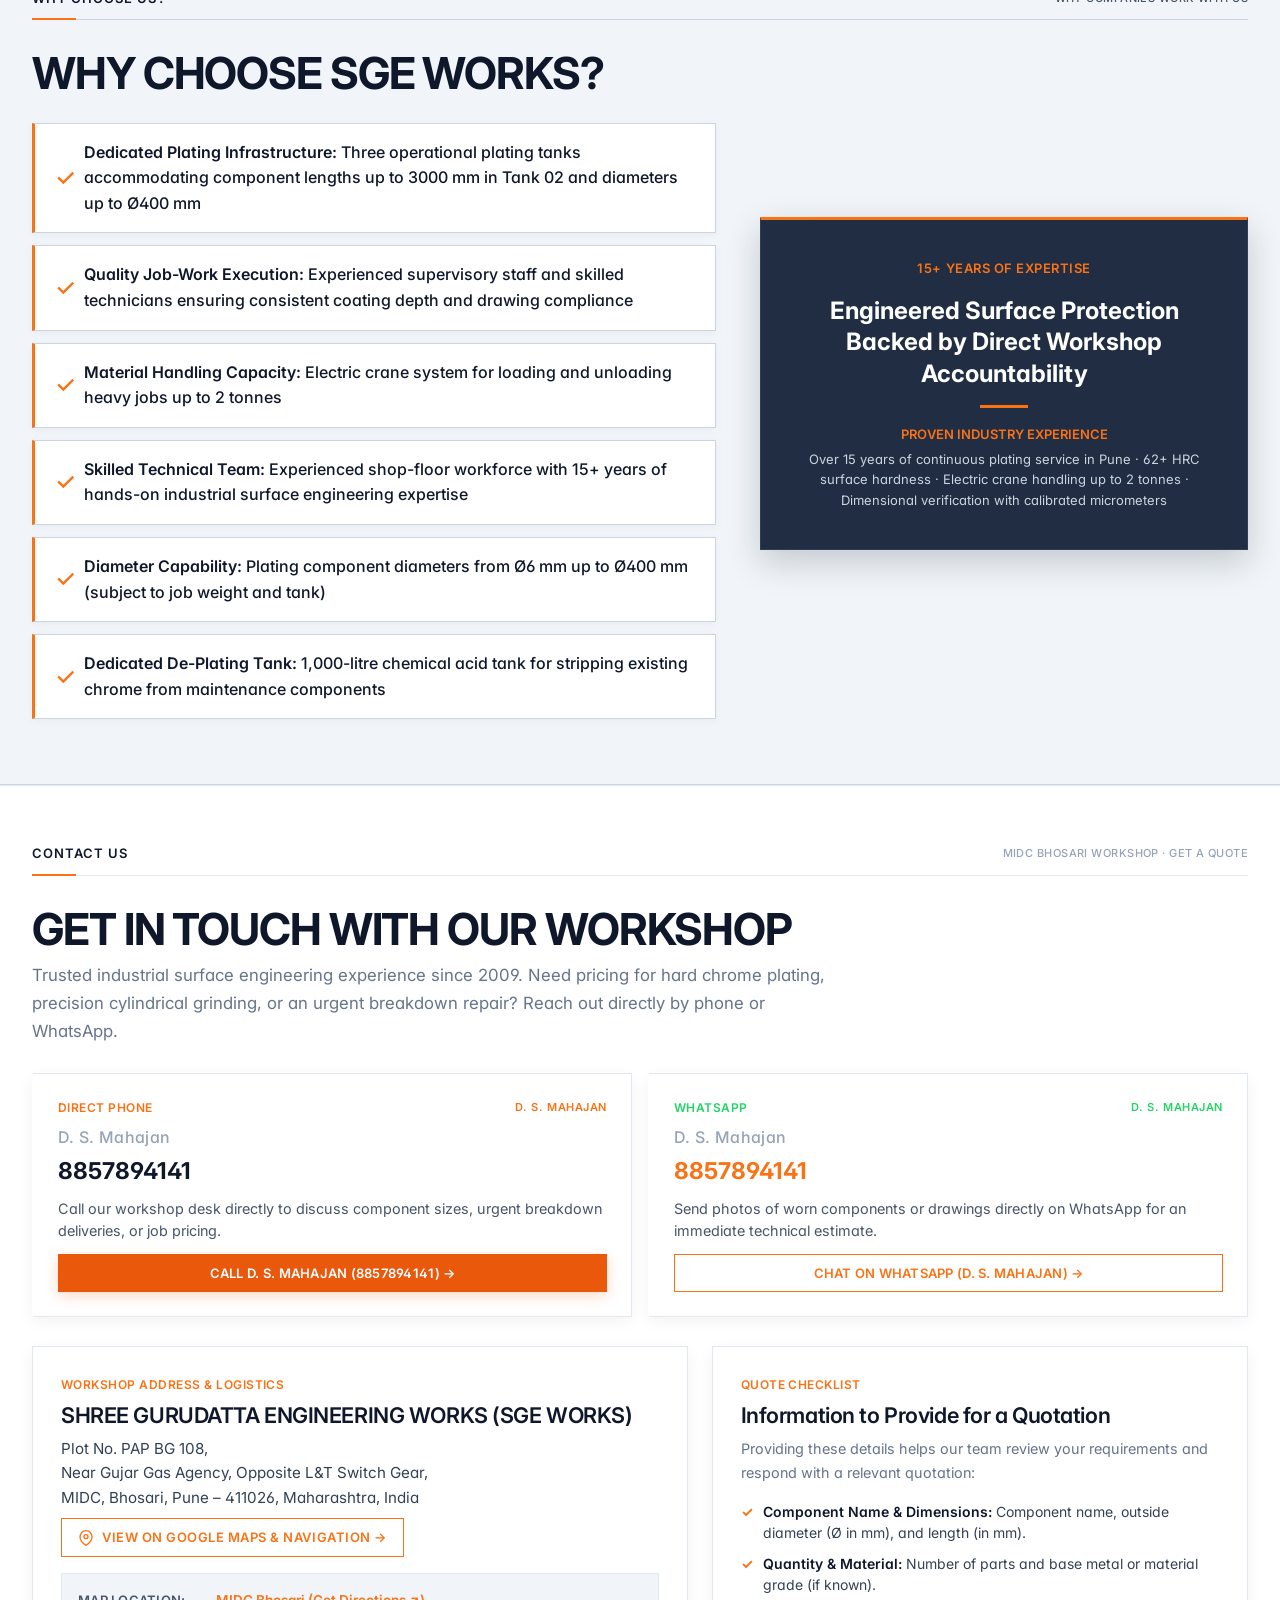
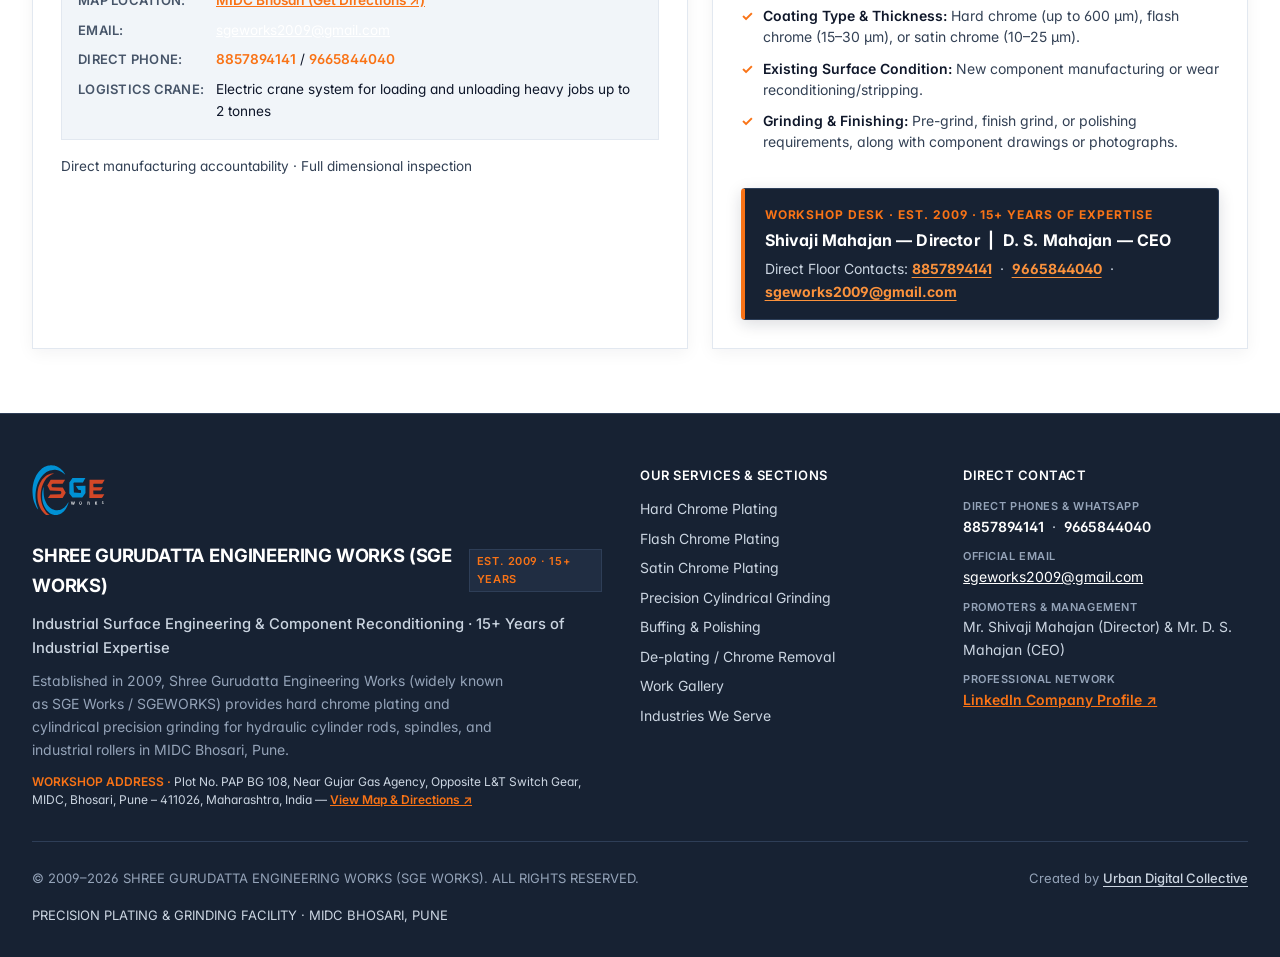
==== commit 6bf1cf2c: "refactor: update SEO metadata, site config, and schema with alternate brand names and LinkedIn URL" ====
--- a/index.html
+++ b/index.html
@@ -7,11 +7,11 @@
   <meta http-equiv="X-UA-Compatible" content="IE=edge">
 
   <!-- Primary SEO Metadata -->
-  <title>SGE Works: Hard Chrome Plating in Pune</title>
+  <title>SGE Works | Shree Gurudatta Engineering Works</title>
   <meta name="description"
-    content="SGE Works (Shree Gurudatta Engineering Works) provides industrial hard chrome plating, precision cylindrical grinding and surface engineering services in Bhosari, Pune. Established in 2009.">
+    content="Shree Gurudatta Engineering Works, widely known as SGE Works (also written as SGEWORKS), provides industrial hard chrome plating, precision cylindrical grinding and surface engineering in Bhosari, Pune. Est. 2009.">
   <meta name="keywords"
-    content="Hard Chrome Plating Pune, Hard Chrome Plating Bhosari, Industrial Chrome Plating Maharashtra, Precision Cylindrical Grinding Bhosari, Flash Chrome Plating Pune, Hydraulic Cylinder Rod Plating, Piston Rod Plating, Chrome Stripping Bhosari, SGE Works Pune">
+    content="SGE Works, SGEWORKS, Shree Gurudatta Engineering Works, Hard Chrome Plating Pune, Hard Chrome Plating Bhosari, Industrial Chrome Plating Maharashtra, Precision Cylindrical Grinding Bhosari, Flash Chrome Plating Pune, Hydraulic Cylinder Rod Plating, Piston Rod Plating, Chrome Stripping Bhosari">
   <meta name="author" content="Shree Gurudatta Engineering Works">
   <meta name="robots" content="index, follow, max-image-preview:large, max-snippet:-1, max-video-preview:-1">
   <link rel="canonical" href="https://sgeworks.com/">
@@ -19,10 +19,10 @@
   <!-- Open Graph / Facebook -->
   <meta property="og:type" content="website">
   <meta property="og:url" content="https://sgeworks.com/">
-  <meta property="og:site_name" content="SGE Works">
-  <meta property="og:title" content="SGE Works: Hard Chrome Plating in Pune">
+  <meta property="og:site_name" content="SGE Works | Shree Gurudatta Engineering Works">
+  <meta property="og:title" content="SGE Works | Shree Gurudatta Engineering Works">
   <meta property="og:description"
-    content="SGE Works (Shree Gurudatta Engineering Works) provides industrial hard chrome plating, precision cylindrical grinding and surface engineering services in Bhosari, Pune. Established in 2009.">
+    content="Shree Gurudatta Engineering Works, widely known as SGE Works (also written as SGEWORKS), provides industrial hard chrome plating, precision cylindrical grinding and surface engineering in Bhosari, Pune. Est. 2009.">
   <meta property="og:image"
     content="https://sgeworks.com/assets/images/enhanced/hard-chrome-plating/hard-chrome-industrial-shafts-rack.webp">
   <meta property="og:image:width" content="1376">
@@ -33,9 +33,9 @@
 
   <!-- Twitter Card -->
   <meta name="twitter:card" content="summary_large_image">
-  <meta name="twitter:title" content="SGE Works: Hard Chrome Plating in Pune">
+  <meta name="twitter:title" content="SGE Works | Shree Gurudatta Engineering Works">
   <meta name="twitter:description"
-    content="Industrial hard chrome plating up to 600 microns and precision cylindrical grinding in MIDC Bhosari, Pune. Established 2009.">
+    content="Shree Gurudatta Engineering Works, widely known as SGE Works (also written as SGEWORKS), provides industrial hard chrome plating and precision grinding in Bhosari, Pune. Established 2009.">
   <meta name="twitter:image"
     content="https://sgeworks.com/assets/images/enhanced/hard-chrome-plating/hard-chrome-industrial-shafts-rack.webp">
 
@@ -67,7 +67,10 @@
         "@type": ["Organization", "LocalBusiness"],
         "@id": "https://sgeworks.com/#organization",
         "name": "Shree Gurudatta Engineering Works",
-        "alternateName": "SGE Works",
+        "alternateName": [
+          "SGE Works",
+          "SGEWORKS"
+        ],
         "description": "Industrial hard chrome plating, flash chrome plating, cylindrical precision grinding, buffing & polishing, and de-plating services for industrial components in MIDC Bhosari, Pune.",
         "url": "https://sgeworks.com/",
         "logo": "https://sgeworks.com/assets/icons/logo.svg",
@@ -84,6 +87,9 @@
           "addressCountry": "IN"
         },
         "hasMap": "https://maps.app.goo.gl/M6rXuKqXJCirgU9Q9",
+        "sameAs": [
+          "https://www.linkedin.com/company/145451192"
+        ],
         "areaServed": [
           {
             "@type": "City",
@@ -232,7 +238,10 @@
         "@id": "https://sgeworks.com/#website",
         "url": "https://sgeworks.com/",
         "name": "SGE Works",
-        "alternateName": "Shree Gurudatta Engineering Works",
+        "alternateName": [
+          "SGEWORKS",
+          "Shree Gurudatta Engineering Works"
+        ],
         "publisher": {
           "@id": "https://sgeworks.com/#organization"
         },
@@ -242,8 +251,8 @@
         "@type": "WebPage",
         "@id": "https://sgeworks.com/#webpage",
         "url": "https://sgeworks.com/",
-        "name": "SGE Works: Hard Chrome Plating in Pune",
-        "description": "SGE Works (Shree Gurudatta Engineering Works) provides industrial hard chrome plating, precision cylindrical grinding and surface engineering services in Bhosari, Pune. Established in 2009.",
+        "name": "SGE Works | Shree Gurudatta Engineering Works",
+        "description": "Shree Gurudatta Engineering Works, widely known as SGE Works (also written as SGEWORKS), provides industrial hard chrome plating, precision cylindrical grinding and surface engineering services in Bhosari, Pune. Established in 2009.",
         "isPartOf": {
           "@id": "https://sgeworks.com/#website"
         },
@@ -271,7 +280,7 @@
     <div class="nav-container">
       <!-- Brand Link -->
       <a href="#hero" class="brand-link" aria-label="SGE Works Home">
-        <img src="assets/icons/logo.svg" alt="SGE Works Official Logo" class="brand-logo-img" width="180" height="48">
+        <img src="assets/icons/logo.svg" alt="SGE Works (Shree Gurudatta Engineering Works) Official Logo" class="brand-logo-img" width="180" height="48">
         <div class="brand-text-group">
           <span class="brand-subtitle">PUNE · EST. 2009</span>
         </div>
@@ -368,7 +377,7 @@
   <div class="mobile-drawer" id="mobile-drawer-nav" aria-hidden="true">
     <div class="mobile-drawer-brand"
       style="display: flex; align-items: center; justify-content: space-between; padding-bottom: 1rem; margin-bottom: 1.25rem; border-bottom: 1px solid var(--color-hairline);">
-      <img src="assets/icons/logo.svg" alt="SGE Works Logo" width="160" height="42"
+      <img src="assets/icons/logo.svg" alt="SGE Works (SGEWORKS / Shree Gurudatta Engineering Works) Logo" width="160" height="42"
         style="height: 42px; width: auto; display: block;">
       <span class="label-mono-sm" style="color: var(--color-chrome-muted); font-size: 0.65rem;">PUNE · EST. 2009</span>
     </div>
@@ -456,7 +465,7 @@
         <div class="hero-main-row">
           <div class="hero-content reveal-on-scroll">
             <div class="hero-eyebrow">
-              <span class="label-mono-sm" style="color: #cbd5e1;">SHREE GURUDATTA ENGINEERING WORKS | EST. 2009 · 15+
+              <span class="label-mono-sm" style="color: #cbd5e1;">SHREE GURUDATTA ENGINEERING WORKS (SGE WORKS) | EST. 2009 · 15+
                 YEARS OF INDUSTRIAL EXPERTISE</span>
             </div>
 
@@ -614,10 +623,10 @@
 
             <div class="about-narrative">
               <p class="about-text-lead">
-                <strong>Shree Gurudatta Engineering Works (SGE Works)</strong> brings over 15 years of industry
-                experience to industrial hard chrome plating, precision surface engineering, and component finishing.
-                Established in 2009 in MIDC Bhosari, Pune, we deliver specialized job-work solutions for engineering
-                machinery.
+                <strong>Shree Gurudatta Engineering Works</strong>, widely known as <strong>SGE Works</strong> (also
+                written as <strong>SGEWORKS</strong>), is an industrial hard chrome plating and surface engineering
+                business established in 2009 in MIDC Bhosari, Pune. Bringing over 15 years of industry experience, we
+                deliver specialized job-work solutions for engineering machinery.
               </p>
               <p>
                 Promoted and managed by Director <strong>Mr. Shivaji Mahajan</strong> and CEO <strong>Mr. D. S.
@@ -2176,7 +2185,7 @@
           <!-- Workshop Address & Hours -->
           <div class="contact-info-card">
             <div class="channel-badge" style="margin-bottom: var(--space-sm);">WORKSHOP ADDRESS &amp; LOGISTICS</div>
-            <h3 style="font-size: 1.35rem; margin-bottom: 0.5rem;">SHREE GURUDATTA ENGINEERING WORKS</h3>
+            <h3 style="font-size: 1.35rem; margin-bottom: 0.5rem;">SHREE GURUDATTA ENGINEERING WORKS (SGE WORKS)</h3>
 
             <address
               style="font-style: normal; font-size: 0.95rem; color: var(--color-on-surface-variant); line-height: 1.6; margin-bottom: var(--space-sm);">
@@ -2321,7 +2330,7 @@
           <div style="margin-bottom: 1.15rem;">
             <a href="#hero" style="display: inline-flex; align-items: center; text-decoration: none;"
               aria-label="SGE Works Home">
-              <img src="assets/icons/logo-dark.svg" alt="Shree Gurudatta Engineering Works Logo" width="200" height="52"
+              <img src="assets/icons/logo-dark.svg" alt="Shree Gurudatta Engineering Works (SGE Works) Official Logo" width="200" height="52"
                 style="height: 50px; width: auto; display: block;">
             </a>
           </div>
@@ -2329,7 +2338,7 @@
           <div style="display: flex; align-items: center; gap: 0.5rem; margin-bottom: 0.75rem;">
             <span
               style="font-family: var(--font-display); font-size: 1.15rem; font-weight: 700; color: #ffffff; text-transform: uppercase; letter-spacing: -0.01em;">
-              SHREE GURUDATTA ENGINEERING WORKS
+              SHREE GURUDATTA ENGINEERING WORKS (SGE WORKS)
             </span>
             <span class="label-mono-sm"
               style="padding: 0.2rem 0.4rem; background-color: var(--theme-steel-grey-surface); color: var(--color-furnace-orange); border: 1px solid var(--theme-steel-grey-border);">
@@ -2342,7 +2351,7 @@
           </p>
 
           <p style="font-size: 0.875rem; color: #94a3b8; max-width: 480px; margin-bottom: 0.75rem;">
-            Established in 2009, Shree Gurudatta Engineering Works provides hard chrome plating and cylindrical
+            Established in 2009, Shree Gurudatta Engineering Works (widely known as SGE Works / SGEWORKS) provides hard chrome plating and cylindrical
             precision grinding for hydraulic cylinder rods, spindles, and industrial rollers in MIDC Bhosari, Pune.
           </p>
 
@@ -2388,6 +2397,11 @@
               <span class="label-mono-sm" style="color: #94a3b8; display: block;">PROMOTERS &amp; MANAGEMENT</span>
               <span style="color: #cbd5e1;">Mr. Shivaji Mahajan (Director) &amp; Mr. D. S. Mahajan (CEO)</span>
             </div>
+            <div>
+              <span class="label-mono-sm" style="color: #94a3b8; display: block;">PROFESSIONAL NETWORK</span>
+              <a href="https://www.linkedin.com/company/145451192" target="_blank" rel="noopener noreferrer"
+                style="color: var(--color-furnace-orange); font-weight: 600; text-decoration: underline;">LinkedIn Company Profile ↗</a>
+            </div>
           </div>
         </div>
       </div>
@@ -2395,7 +2409,7 @@
       <!-- Footer Bottom Bar -->
       <div class="footer-bottom-bar">
         <div>
-          © 2009–2026 SHREE GURUDATTA ENGINEERING WORKS. ALL RIGHTS RESERVED.
+          © 2009–2026 SHREE GURUDATTA ENGINEERING WORKS (SGE WORKS). ALL RIGHTS RESERVED.
         </div>
         <div class="footer-credit">
           Created by <a href="https://www.urbandigitalcollective.com" target="_blank" rel="noopener"
